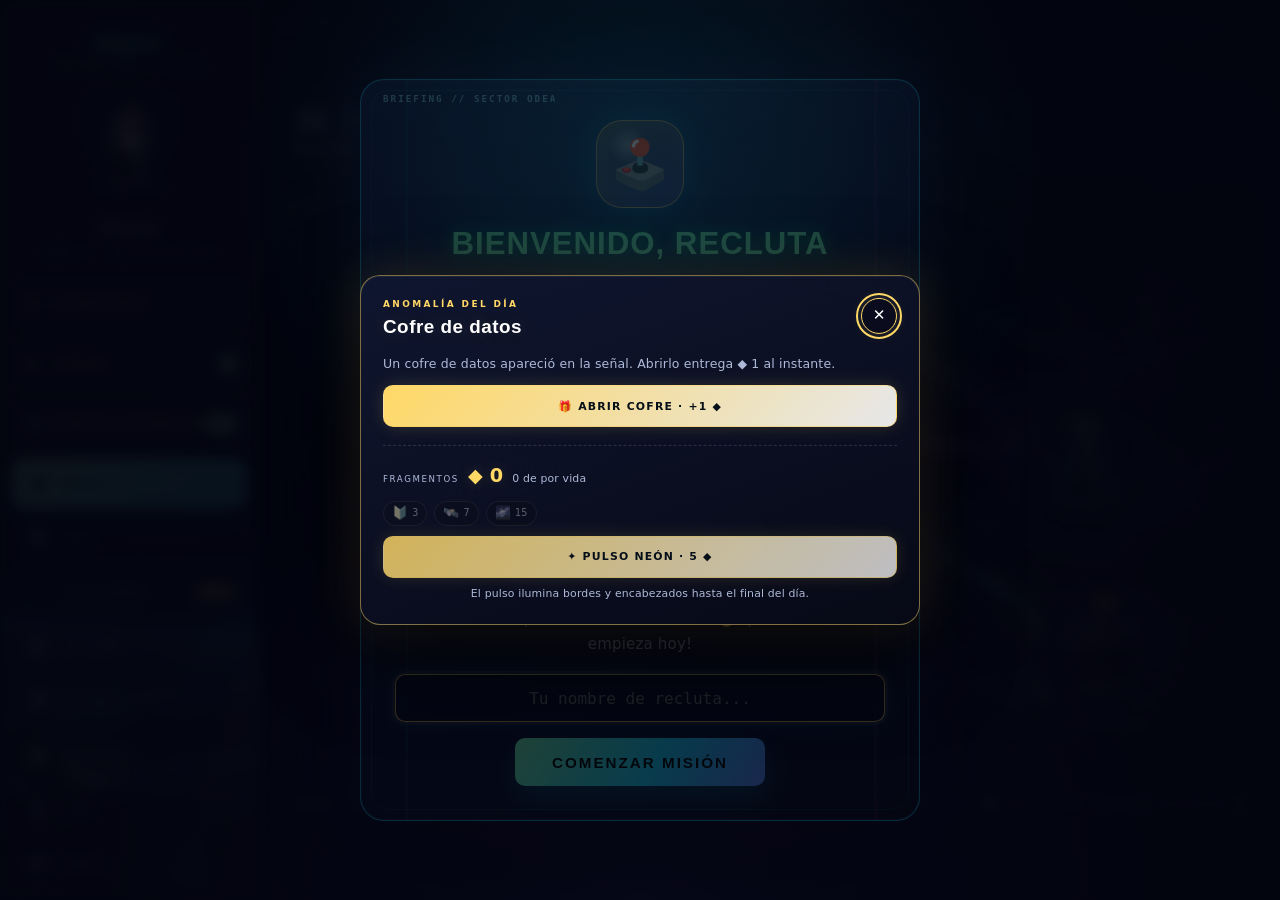
==== odea.html @ b49ef447 "v5.95: MODO INTENSIVO del evento + logo desde APP_VERSION" ====
<!DOCTYPE html>
<!-- ============================================================
  ODEA: Operación Dominio de Datos e IA — PLAN MAESTRO AVANZADO 56 DÍAS
  ------------------------------------------------------------
  INSTRUCCIONES DE USO:
  1. Abre este archivo en cualquier navegador moderno. Funciona
     100% offline (Google Fonts solo si hay internet; si no, se
     usan fuentes alternativas del sistema).
  2. En la primera pantalla escribe tu nombre de recluta. El
     Día 1 de tu campaña arranca ese mismo día.
  3. Cada día = 3 MISIONES (📚 estudiar + 🛠️ practicar + 🎯
     consolidar ≈ 2.5-3 h). Al completar un día entero se
     desbloquea el siguiente día y sube tu racha.
  4. Tu NIVEL ODEA sube con TODO el XP: campaña, diarias,
     noticias, Puente, imperio, vida, sagas, logros, jefes,
     enfoque y diario.
  5. La CAMPAÑA incluye 👑 PROYECTOS FINALES por capítulo que se
     desbloquean al completar los días indicados.
  6. Cada semana tiene UNA MISIÓN SEMANAL especial.
  7. Todo se guarda automáticamente en localStorage.
  8. Botón "Reiniciar progreso" (abajo a la izquierda) para
     empezar de cero.
  ------------------------------------------------------------
  ESTRUCTURA DEL CÓDIGO:
    A) CSS / Diseño           B) HTML / Estructura
    C) JS / Datos             D) JS / Estado y persistencia
    E) JS / Render            F) JS / Efectos
    G) JS / Eventos e init
  Comentado en español.
============================================================ -->
<html lang="es">
<head>
<meta charset="UTF-8">
<meta name="referrer" content="strict-origin-when-cross-origin">
<meta http-equiv="Content-Security-Policy" content="default-src 'self'; script-src 'self' 'unsafe-inline'; style-src 'self' 'unsafe-inline' https://fonts.googleapis.com; font-src 'self' https://fonts.gstatic.com; img-src 'self' data: blob:; connect-src 'self'; media-src 'self'; object-src 'none'; base-uri 'self'; form-action 'none'">
<meta name="viewport" content="width=device-width, initial-scale=1.0">
<title>ODEA — App de Vida: Datos, IA, Imperio y Equilibrio</title>
<meta name="description" content="ODEA es una ruta gamificada de 56 días para convertirte en analista de datos, con misiones, progreso, mundos y hábitos.">
<meta name="theme-color" content="#05030a">
<meta name="mobile-web-app-capable" content="yes">
<meta name="apple-mobile-web-app-capable" content="yes">
<meta name="apple-mobile-web-app-status-bar-style" content="black-translucent">
<meta name="apple-mobile-web-app-title" content="ODEA">
<link rel="manifest" href="manifest.json">
<link rel="icon" type="image/png" sizes="32x32" href="icon-32.png">
<link rel="apple-touch-icon" href="icon-180.png">
<link rel="preconnect" href="https://fonts.googleapis.com">
<link rel="preconnect" href="https://fonts.gstatic.com" crossorigin>
<link href="https://fonts.googleapis.com/css2?family=Orbitron:wght@400;500;700;900&family=Share+Tech+Mono&family=Space+Grotesk:wght@400;500;600;700&display=swap" rel="stylesheet">
<style>
/* ==========================================================
   A) CSS / DISEÑO — Cyberpunk neón
   ========================================================== */
:root{
  --bg:#0a0a1a; --bg2:#1a1a2e; --tx:#e0e0ff; --tx2:#a0a0c0;
  --glow-green:#00ff88; --glow-cyan:#00ccff; --glow-magenta:#ff00ff;
  --glow-amber:#ffaa00; --glow-orange:#ff6600; --glow-red:#ff3355;
  --danger:#ff3355; --ok:#00ff88;
  --radius:14px; --border:1px solid rgba(160,160,192,.18);
}
*{margin:0;padding:0;box-sizing:border-box}
/* Contenido solo para lectores de pantalla */
.sr-only{position:absolute;width:1px;height:1px;padding:0;margin:-1px;overflow:hidden;clip:rect(0,0,0,0);white-space:nowrap;border:0}
html{scroll-behavior:smooth}
body{
  background:var(--bg);color:var(--tx);
  font-family:'Share Tech Mono',Consolas,'Courier New',monospace;
  min-height:100vh;overflow-x:hidden;line-height:1.55;
}
h1,h2,h3,.f-display{font-family:'Orbitron',Verdana,sans-serif;letter-spacing:.5px}
::selection{background:rgba(0,255,136,.35);color:#fff}
#grid-layer{
  position:fixed;inset:0;z-index:-2;pointer-events:none;
  background-image:
    linear-gradient(rgba(0,255,136,.045) 1px,transparent 1px),
    linear-gradient(90deg,rgba(0,255,136,.045) 1px,transparent 1px);
  background-size:42px 42px;
}
#grid-layer::after{content:'';position:absolute;inset:-42px;pointer-events:none;
  background-image:
    linear-gradient(rgba(0,255,136,.045) 1px,transparent 1px),
    linear-gradient(90deg,rgba(0,255,136,.045) 1px,transparent 1px);
  background-size:42px 42px;animation:gridPanGpu 14s linear infinite;will-change:transform}
@keyframes gridPanGpu{from{transform:translate3d(0,0,0)}to{transform:translate3d(42px,42px,0)}}
#particles-canvas{position:fixed;inset:0;z-index:40;pointer-events:none}
::-webkit-scrollbar{width:10px;height:10px}
::-webkit-scrollbar-track{background:var(--bg)}
::-webkit-scrollbar-thumb{background:#2c2c52;border-radius:6px}
::-webkit-scrollbar-thumb:hover{background:#3d3d6e}

/* --- Header --- */
header{
  position:sticky;top:0;z-index:30;display:flex;align-items:center;gap:14px;flex-wrap:wrap;
  padding:10px 20px;background:rgba(10,10,26,.9);backdrop-filter:blur(8px);
  border-bottom:var(--border);box-shadow:0 2px 24px rgba(0,0,0,.5);
}
.logo{font-family:'Orbitron',sans-serif;font-weight:900;font-size:1.4rem;letter-spacing:2px;
  color:#fff;text-shadow:0 0 12px var(--glow-green),0 0 30px rgba(0,255,136,.4);
  cursor:pointer;user-select:none;white-space:nowrap}
.logo small{display:block;font-family:'Share Tech Mono',monospace;font-size:.58rem;color:var(--glow-green);letter-spacing:3px;font-weight:400}
.hud{display:flex;align-items:center;gap:14px;flex-wrap:wrap;margin-left:auto;font-size:.95rem}
.streak-chip{
  font-family:'Orbitron',sans-serif;font-size:.85rem;font-weight:700;color:var(--glow-amber);
  border:1px solid rgba(255,170,0,.5);border-radius:99px;padding:5px 12px;background:rgba(255,170,0,.07);
  box-shadow:0 0 14px rgba(255,170,0,.25);white-space:nowrap;cursor:default;
}
.streak-chip .flame{display:inline-block;animation:flameWiggle 1.2s ease-in-out infinite}
#streak-mult{font-size:.7rem;color:var(--glow-green);font-weight:700;margin-left:2px}
#streak-shield{margin-left:2px;font-size:.8rem}
@keyframes flameWiggle{0%,100%{transform:rotate(-8deg) scale(1)}50%{transform:rotate(10deg) scale(1.15)}}
.level-badge{font-family:'Orbitron',sans-serif;font-weight:700;color:var(--glow-green);
  border:1px solid rgba(0,255,136,.5);border-radius:10px;padding:4px 12px;
  text-shadow:0 0 8px rgba(0,255,136,.6);background:rgba(0,255,136,.06);white-space:nowrap}
.xp-txt{color:var(--glow-cyan);text-shadow:0 0 8px rgba(0,204,255,.45);white-space:nowrap}
.progress-wrap{min-width:200px;flex:1 1 200px}
.progress-top{display:flex;justify-content:space-between;font-size:.78rem;color:var(--tx2);margin-bottom:4px}
.bar{height:14px;border-radius:99px;background:#12122a;border:1px solid rgba(160,160,192,.22);overflow:hidden;position:relative}
.bar > span{display:block;height:100%;width:0%;background:linear-gradient(90deg,var(--glow-green),var(--glow-cyan));
  box-shadow:0 0 14px rgba(0,255,136,.55);transition:width .6s cubic-bezier(.22,1,.36,1);position:relative}
.bar > span::after{content:'';position:absolute;inset:0;
  background:linear-gradient(110deg,transparent 20%,rgba(255,255,255,.55) 50%,transparent 80%);
  animation:barShine 2.6s linear infinite;width:60%}
@keyframes barShine{from{transform:translateX(-100%)}to{transform:translateX(280%)}}

/* --- Layout --- */
.layout{display:grid;grid-template-columns:290px 1fr;gap:18px;padding:18px;max-width:1440px;margin:0 auto;align-items:start}
@media (max-width:960px){.layout{grid-template-columns:1fr}}

/* --- Pestañas --- */
.tabs{display:flex;gap:8px;margin-bottom:16px;flex-wrap:wrap}
.tab-btn{
  cursor:pointer;padding:10px 18px;border-radius:12px;border:1px solid rgba(160,160,192,.25);
  background:rgba(26,26,46,.6);color:var(--tx2);font-family:'Orbitron',sans-serif;
  font-size:.8rem;letter-spacing:1.5px;transition:.25s;user-select:none;
}
.tab-btn:hover{color:#fff;border-color:var(--glow-cyan)}
.tab-btn.active{
  color:#04120b;background:linear-gradient(135deg,var(--glow-green),var(--glow-cyan));
  border-color:transparent;box-shadow:0 0 20px rgba(0,255,136,.35);font-weight:700;
}
.view{display:none}
.view.active{display:block;animation:fadeSlide .26s cubic-bezier(.165,.84,.44,1)}
.hidden{display:none!important}
@keyframes fadeSlide{from{opacity:0;transform:translateY(-8px)}to{opacity:1;transform:none}}

/* --- Panel lateral --- */
aside.stats-panel{background:var(--bg2);border:var(--border);border-radius:var(--radius);
  padding:16px;position:sticky;top:96px;box-shadow:0 0 24px rgba(0,0,0,.35)}
aside.stats-panel h3{font-size:.85rem;color:var(--tx2);letter-spacing:2px;border-bottom:1px dashed rgba(160,160,192,.25);
  padding-bottom:8px;margin-bottom:12px;text-transform:uppercase}
.stat-block{margin-bottom:14px}
.stat-block .stat-head{display:flex;justify-content:space-between;font-size:.84rem;margin-bottom:5px}
.stat-block .stat-head b{font-family:'Orbitron',sans-serif;font-size:.78rem}
.stat-ico{margin-right:6px}
.bar.stat{height:10px}
.bar.stat.green>span{background:linear-gradient(90deg,#00ff88,#00c9a7)}
.bar.stat.magenta>span{background:linear-gradient(90deg,#ff00ff,#b026ff)}
.bar.stat.amber>span{background:linear-gradient(90deg,#ffaa00,#ff6600)}
.chip-grid{display:grid;grid-template-columns:1fr 1fr 1fr;gap:8px;margin:14px 0}
.mini-chip{background:rgba(10,10,26,.6);border:1px solid rgba(160,160,192,.2);border-radius:10px;padding:8px 4px;text-align:center}
.mini-chip .mc-num{font-family:'Orbitron',sans-serif;font-weight:700;font-size:1.05rem;color:#fff;display:block}
.mini-chip .mc-lab{font-size:.6rem;color:var(--tx2);letter-spacing:1px;text-transform:uppercase}
.mini-chip.daily .mc-num{color:var(--glow-green)}
.mini-chip.weekly .mc-num{color:var(--glow-magenta)}
.mini-chip.camp .mc-num{color:var(--glow-cyan)}
.time-est{background:rgba(0,204,255,.07);border:1px dashed rgba(0,204,255,.35);border-radius:10px;
  padding:10px;font-size:.84rem;color:var(--glow-cyan);text-align:center;margin-top:8px}
.radar-wrap{display:flex;justify-content:center;margin-top:6px}
.ach-mini{font-size:.84rem;text-align:center;margin-top:8px;color:var(--glow-amber);cursor:pointer}
.ach-mini:hover{text-decoration:underline}
.btn-reset{width:100%;margin-top:14px;padding:9px;cursor:pointer;background:transparent;color:var(--danger);
  border:1px solid rgba(255,51,85,.45);border-radius:10px;font-family:'Share Tech Mono',monospace;
  font-size:.85rem;letter-spacing:1px;transition:.25s}
.btn-reset:hover{background:rgba(255,51,85,.12);box-shadow:0 0 14px rgba(255,51,85,.25)}

/* --- Misiones campaña (capítulos) --- */
.chapter{background:var(--bg2);border:var(--border);border-radius:var(--radius);margin-bottom:18px;
  overflow:hidden;box-shadow:0 0 24px rgba(0,0,0,.35)}
.chapter-head{display:flex;align-items:center;gap:14px;padding:15px 18px;cursor:pointer;user-select:none;
  flex-wrap:wrap;border-left:5px solid var(--ch-color)}
.chapter-head:hover{background:rgba(255,255,255,.025)}
.chapter-ico{font-size:1.8rem;filter:drop-shadow(0 0 10px var(--ch-color))}
.chapter-title{font-size:1.05rem;font-weight:700;color:#fff;letter-spacing:1px}
.chapter-title small{display:block;font-family:'Share Tech Mono',monospace;font-size:.74rem;
  color:var(--ch-color);letter-spacing:2px;text-transform:uppercase}
.chapter-meta{margin-left:auto;display:flex;align-items:center;gap:12px;font-size:.82rem;color:var(--tx2)}
.chapter-meta .bar{width:110px;height:8px}
.chapter-meta .bar>span{background:var(--ch-color);box-shadow:0 0 10px var(--ch-color)}
.ch-chev{transition:transform .3s;color:var(--ch-color)}
.chapter.open .ch-chev{transform:rotate(90deg)}
.chapter-body{display:none;padding:4px 18px 16px}
.chapter.open .chapter-body{display:block;animation:fadeSlide .26s cubic-bezier(.165,.84,.44,1)}
.ch-narrative{border-left:3px solid var(--ch-color);background:rgba(255,255,255,.025);padding:10px 14px;
  margin:12px 0 14px;border-radius:0 10px 10px 0;color:var(--tx2);font-style:italic;font-size:.9rem}
.ch-narrative::before{content:'▸ ';color:var(--ch-color);font-style:normal}
.mission{display:flex;gap:13px;align-items:flex-start;padding:13px 14px;border:1px solid rgba(160,160,192,.13);
  border-radius:12px;margin-bottom:10px;background:rgba(10,10,26,.35);
  transition:transform .2s,border-color .25s,background .25s,box-shadow .25s}
.mission:hover{transform:translateX(4px);border-color:rgba(160,160,192,.35)}
.mission.done{background:rgba(0,255,136,.045);border-color:rgba(0,255,136,.35)}
.m-check{flex:0 0 auto;width:25px;height:25px;margin-top:2px;cursor:pointer;border:2px solid rgba(160,160,192,.5);
  border-radius:8px;position:relative;transition:.25s;background:transparent}
.m-check:hover{border-color:#fff;box-shadow:0 0 12px rgba(255,255,255,.35)}
.mission.done .m-check{background:linear-gradient(135deg,var(--glow-green),var(--glow-cyan));
  border-color:var(--glow-green);box-shadow:0 0 16px rgba(0,255,136,.8);animation:checkPop .45s cubic-bezier(.34,1.56,.64,1)}
@keyframes checkPop{0%{transform:scale(.4)}60%{transform:scale(1.25)}100%{transform:scale(1)}}
.m-check::after{content:'✓';position:absolute;inset:0;display:flex;align-items:center;justify-content:center;
  color:#04120b;font-weight:900;opacity:0;transform:scale(.3);transition:.2s}
.mission.done .m-check::after{opacity:1;transform:scale(1)}
.m-body{flex:1;min-width:0}
.m-title{font-weight:700;color:#fff;font-size:.93rem;font-family:'Orbitron',sans-serif;letter-spacing:.4px}
.mission.done .m-title{color:var(--glow-green);text-shadow:0 0 8px rgba(0,255,136,.35)}
.m-desc{color:var(--tx2);font-size:.86rem;margin-top:3px}
.m-verif{margin-top:6px;font-size:.78rem;color:var(--glow-amber);opacity:.9}
.m-verif::before{content:'⛭ VERIFICACIÓN: ';color:var(--glow-amber)}
.m-tags{display:flex;gap:8px;flex-wrap:wrap;margin-top:8px}
/* --- ➕ Añadir a Mi Plan desde cualquier frente (v5.64) --- */
.mission.has-plan,.sg-cap.has-plan{position:relative}
.mission.has-plan .m-body{padding-right:32px}
.sg-cap.has-plan{padding-right:38px}
.btn-plan-add{position:absolute;top:0;right:0;z-index:2;width:44px;height:44px;padding:0;display:flex;
  align-items:center;justify-content:center;cursor:pointer;background:none;border:0;border-radius:12px;
  font-family:'Orbitron',sans-serif;font-size:.9rem;line-height:1;color:#8b7cff;
  transition:color .2s,transform .2s}
.btn-plan-add::before{content:'';position:absolute;inset:9px;border-radius:10px;
  border:1px solid rgba(124,108,255,.5);background:rgba(124,108,255,.12);
  transition:border-color .2s,background .2s,box-shadow .2s}
.btn-plan-add:hover{color:var(--glow-cyan);transform:scale(1.06)}
.btn-plan-add:hover::before{border-color:rgba(0,204,255,.75);background:rgba(0,204,255,.16);box-shadow:0 0 12px rgba(0,204,255,.4)}
.btn-plan-add:focus-visible{outline:2px solid var(--glow-cyan);outline-offset:-4px}
.btn-plan-add.on{color:#ffd700}
.btn-plan-add.on::before{border-color:rgba(255,215,0,.65);background:rgba(255,215,0,.14);box-shadow:0 0 10px rgba(255,215,0,.3)}
/* variante en flujo: paneles que ya tienen su checkbox a la derecha */
.btn-plan-add.inline{position:relative;flex:0 0 auto}
.tag{font-size:.7rem;padding:2px 9px;border-radius:99px;letter-spacing:1px;text-transform:uppercase;
  border:1px solid;background:rgba(255,255,255,.03);white-space:nowrap}
.tag.cat-analyst{color:#00ff88;border-color:rgba(0,255,136,.4)}
.tag.cat-ai{color:#ff00ff;border-color:rgba(255,0,255,.4)}
.tag.cat-employability{color:#ffaa00;border-color:rgba(255,170,0,.4)}
.tag.xp{color:#00ccff;border-color:rgba(0,204,255,.4);font-family:'Orbitron',sans-serif}
.tag.time{color:#a0a0c0;border-color:rgba(160,160,192,.35)}

/* --- Vista Plan Diario --- */
.daily-hero{
  background:linear-gradient(150deg,#141431,#0f0f24 55%,#10101f);
  border:1px solid var(--hero-color);border-radius:18px;padding:22px;
  box-shadow:0 0 34px var(--hero-glow),0 10px 30px rgba(0,0,0,.4);
  margin-bottom:22px;position:relative;overflow:hidden;
}
.daily-hero::before{content:'';position:absolute;inset:0;pointer-events:none;
  background:radial-gradient(600px 200px at 15% 0%,var(--hero-glow),transparent 60%)}
.dh-kicker{font-family:'Orbitron',sans-serif;font-size:.78rem;letter-spacing:3px;color:var(--hero-color);
  text-transform:uppercase;text-shadow:0 0 12px var(--hero-color)}
.dh-title{font-family:'Orbitron',sans-serif;font-size:1.45rem;font-weight:900;color:#fff;margin:8px 0 8px;
  letter-spacing:1px;text-shadow:0 0 18px var(--hero-glow)}
.dh-desc{color:var(--tx);max-width:720px;font-size:.98rem}
.dh-verif{margin-top:8px;font-size:.82rem;color:var(--glow-amber)}
.dh-verif::before{content:'⛭ VERIFICACIÓN: '}
.dh-meta{display:flex;gap:10px;flex-wrap:wrap;margin-top:14px}
.dh-actions{margin-top:18px;display:flex;gap:10px;flex-wrap:wrap;align-items:center}
.btn-complete{
  cursor:pointer;padding:13px 30px;border:none;border-radius:12px;
  font-family:'Orbitron',sans-serif;font-weight:700;font-size:.95rem;letter-spacing:2px;
  color:#04120b;background:linear-gradient(135deg,var(--hero-color),var(--hero-color2));
  box-shadow:0 0 24px var(--hero-glow);transition:.2s;text-transform:uppercase;
}
.btn-complete:hover{transform:translateY(-2px) scale(1.02);box-shadow:0 0 40px var(--hero-glow)}
.btn-complete.done-btn{color:#e0e0ff;background:rgba(255,255,255,.06);border:1px solid rgba(160,160,192,.4);
  box-shadow:none;font-size:.8rem;padding:11px 18px}
.btn-complete.done-btn:hover{border-color:var(--glow-amber);color:var(--glow-amber)}
.dh-status{font-size:.85rem;color:var(--tx2)}
.dh-status b{color:var(--glow-green)}
.week-card{
  background:var(--bg2);border:1px solid rgba(255,0,255,.35);border-radius:16px;padding:18px 20px;margin-bottom:22px;
  box-shadow:0 0 20px rgba(255,0,255,.08);
}
.week-card .wk-head{display:flex;align-items:center;gap:12px;flex-wrap:wrap;margin-bottom:10px}
.week-card .wk-kicker{font-family:'Orbitron',sans-serif;color:var(--glow-magenta);font-size:.75rem;letter-spacing:3px;text-transform:uppercase}
.week-card .wk-title{font-family:'Orbitron',sans-serif;color:#fff;font-size:1.05rem;font-weight:700}
.week-card.done{border-color:rgba(0,255,136,.5);box-shadow:0 0 24px rgba(0,255,136,.15)}
.week-card.done .wk-kicker{color:var(--glow-green)}
.roadmap-title{font-family:'Orbitron',sans-serif;color:var(--tx2);letter-spacing:2px;font-size:.95rem;
  margin:24px 0 14px;text-transform:uppercase;display:flex;align-items:center;gap:10px}
.roadmap-title::after{content:'';flex:1;height:1px;background:linear-gradient(90deg,rgba(160,160,192,.4),transparent)}
.week-block{margin-bottom:18px}
.week-block h4{font-family:'Orbitron',sans-serif;font-size:.8rem;color:var(--tx2);letter-spacing:2px;
  margin-bottom:10px;display:flex;align-items:center;gap:10px;text-transform:uppercase}
.week-block h4::after{content:'';flex:1;height:1px;border-bottom:1px dashed rgba(160,160,192,.2)}
.days-grid{display:grid;grid-template-columns:repeat(auto-fill,minmax(215px,1fr));gap:10px}
.day-card{
  background:rgba(26,26,46,.75);border:1px solid rgba(160,160,192,.16);border-radius:12px;
  padding:12px 13px;cursor:pointer;transition:.22s;position:relative;
}
.day-card:hover{transform:translateY(-3px);border-color:rgba(255,255,255,.4);box-shadow:0 6px 18px rgba(0,0,0,.4)}
.day-card .dc-day{font-family:'Orbitron',sans-serif;font-size:.68rem;letter-spacing:1.5px;color:var(--glow-cyan)}
.day-card .dc-title{color:var(--tx);font-size:.85rem;margin-top:4px;line-height:1.35;min-height:2.6em}
.day-card .dc-foot{display:flex;justify-content:space-between;align-items:center;margin-top:8px;font-size:.72rem;color:var(--tx2)}
.day-card .dc-xp{color:var(--glow-cyan);font-family:'Orbitron',sans-serif}
.day-card.done{border-color:rgba(0,255,136,.4);background:rgba(0,255,136,.05)}
.day-card.done .dc-day{color:var(--glow-green)}
.day-card.today{border-color:var(--glow-amber);box-shadow:0 0 18px rgba(255,170,0,.35);background:rgba(255,170,0,.05)}
.day-card.today .dc-day{color:var(--glow-amber)}
.day-card.locked{opacity:.45;cursor:not-allowed;filter:saturate(.4)}
.day-card.selected{border-color:#fff;outline:1px solid var(--glow-cyan)}
.dc-state{position:absolute;top:8px;right:10px;font-size:1rem}
.done-mark{color:var(--glow-green);text-shadow:0 0 8px rgba(0,255,136,.8)}

/* --- 👑 Proyectos finales (boss) --- */
.mission.boss{background:linear-gradient(120deg,rgba(255,170,0,.08),rgba(26,26,46,.5));border-color:rgba(255,170,0,.45)}
.mission.boss:hover{border-color:rgba(255,215,0,.7)}
.mission.boss.done{border-color:var(--glow-green);background:rgba(0,255,136,.06)}
.mission.boss .m-title{color:#ffd700;text-shadow:0 0 10px rgba(255,215,0,.35)}
.mission.boss.done .m-title{color:var(--glow-green)}
.mission.boss .m-verif{color:var(--glow-amber)}
.m-check.locked{border-color:rgba(160,160,192,.4);background:rgba(10,10,26,.7);display:flex;align-items:center;justify-content:center;font-size:.95rem;cursor:not-allowed}
.mission.locked{opacity:.8}

/* --- SOLO HOY: extras colapsados + frase --- */
#daily-extras{margin-top:14px}
.btn-extra{cursor:pointer;display:block;width:100%;padding:12px;border-radius:12px;border:1px dashed rgba(160,160,192,.35);
  background:rgba(26,26,46,.5);color:var(--tx2);font-family:'Share Tech Mono',monospace;font-size:.9rem;letter-spacing:1px;transition:.25s}
.btn-extra:hover{color:var(--glow-cyan);border-color:var(--glow-cyan);box-shadow:0 0 16px rgba(0,204,255,.15)}
#plan-extra{margin-top:16px}
.dh-quote{font-style:italic;color:var(--tx2);font-size:.85rem;margin-top:8px;opacity:.9}
.dh-quote::before{content:'💬 '}
.tomorrow-preview{margin-top:10px;padding:10px 12px;border-radius:10px;background:rgba(0,255,136,.05);border:1px dashed rgba(0,255,136,.35);font-size:.85rem;color:var(--glow-green)}

/* --- Misiones dentro de un día (3 por día: A/B/C) --- */
.dm-list{display:flex;flex-direction:column;gap:12px;margin-top:16px}
.dm-row{
  border:1px solid rgba(160,160,192,.15);border-left:4px solid var(--dm-c);border-radius:12px;
  background:rgba(10,10,26,.5);padding:13px 14px;display:flex;gap:12px;align-items:flex-start;
  transition:.22s;
}
.dm-row:hover{transform:translateX(4px);border-color:rgba(160,160,192,.4)}
.dm-row.done{background:rgba(0,255,136,.05);border-left-color:var(--ok)!important}
.dm-body{flex:1;min-width:0}
.dm-slot{font-family:'Orbitron',sans-serif;font-size:.62rem;letter-spacing:2px;text-transform:uppercase;color:var(--dm-c)}
.dm-title{font-weight:700;color:#fff;font-family:'Orbitron',sans-serif;font-size:.88rem;margin-top:2px}
.dm-row.done .dm-title{color:var(--ok);text-shadow:0 0 8px rgba(0,255,136,.3)}
.dm-desc{color:var(--tx2);font-size:.84rem;margin-top:3px}
.dm-verif{margin-top:4px;font-size:.76rem;color:var(--glow-amber)}
.dm-verif::before{content:'⛭ ';color:var(--glow-amber)}
.dm-tags{display:flex;gap:8px;flex-wrap:wrap;margin-top:7px}
.dm-side{flex:0 0 auto;display:flex;flex-direction:column;align-items:flex-end;gap:8px}
.dm-btn{
  cursor:pointer;padding:7px 14px;border-radius:9px;border:none;white-space:nowrap;
  font-family:'Orbitron',sans-serif;font-size:.7rem;font-weight:700;letter-spacing:1px;
  color:#04120b;background:var(--dm-c);box-shadow:0 0 12px var(--dm-cg);transition:.2s;
}
.dm-btn:hover{transform:translateY(-1px);box-shadow:0 0 20px var(--dm-cg)}
.dm-btn.done-btn{color:var(--tx2);background:transparent;border:1px solid rgba(160,160,192,.35);box-shadow:none}
.dm-btn.done-btn:hover{color:var(--glow-amber);border-color:var(--glow-amber)}
.dm-xp{font-family:'Orbitron',sans-serif;color:var(--glow-cyan);font-size:.8rem}
.day-banner{display:flex;align-items:center;gap:12px;flex-wrap:wrap;margin-top:14px}
.day-progress{font-family:'Orbitron',sans-serif;font-size:.8rem;color:var(--tx2)}
.day-progress b{color:var(--hero-color,var(--glow-green))}
.day-progress.full b{color:var(--ok);text-shadow:0 0 10px rgba(0,255,136,.6)}

/* --- Toasts / modales (heredan v1) --- */
/* --- Diagnóstico de arranque --- */
#diag-layer{position:fixed;inset:0;z-index:72;display:none;align-items:center;justify-content:center;background:rgba(5,5,15,.9);backdrop-filter:blur(6px)}
#diag-layer.show{display:flex}
.diag-modal{max-width:600px;width:94%;max-height:84vh;overflow-y:auto;padding:24px 22px}
.diag-item{display:flex;align-items:flex-start;gap:11px;padding:10px 12px;border:1px solid rgba(160,160,192,.15);border-radius:11px;margin-bottom:8px;background:rgba(10,10,26,.5);cursor:pointer;transition:.2s;text-align:left;user-select:none}
.diag-item:hover{border-color:rgba(0,204,255,.5)}
.diag-item.checked{border-color:var(--glow-green);background:rgba(0,255,136,.06)}
.diag-item input{width:20px;height:20px;flex:0 0 auto;margin-top:1px;accent-color:var(--glow-green);cursor:pointer}
.diag-item .d-t{font-size:.88rem;color:var(--tx)}
.diag-item .d-meta{display:block;font-size:.7rem;color:var(--tx2);margin-top:2px}
.diag-actions{display:flex;gap:10px;flex-wrap:wrap;margin-top:16px}
.diag-actions .btn-neon{font-size:.8rem;padding:12px 8px}
@media (max-width:640px){.diag-item{padding:11px 10px}.diag-item .d-t{font-size:.82rem}}
#toast-layer{position:fixed;bottom:20px;right:20px;z-index:60;display:flex;flex-direction:column;gap:10px;max-width:340px}
.toast{background:rgba(26,26,46,.96);border:1px solid rgba(0,255,136,.45);border-left:5px solid var(--glow-green);
  border-radius:12px;padding:12px 16px;color:var(--tx);font-size:.9rem;
  box-shadow:0 0 22px rgba(0,255,136,.25),0 8px 22px rgba(0,0,0,.5);animation:toastIn .4s cubic-bezier(.22,1.4,.36,1);
  display:flex;gap:10px;align-items:center}
.toast.ach{border-color:rgba(255,170,0,.6);border-left-color:var(--glow-amber);box-shadow:0 0 22px rgba(255,170,0,.3),0 8px 22px rgba(0,0,0,.5)}
.toast.levelup{border-color:rgba(0,255,136,.8);border-left-color:var(--glow-green);box-shadow:0 0 30px rgba(0,255,136,.45)}
.toast.raid{border-color:rgba(255,0,255,.6);border-left-color:var(--glow-magenta);box-shadow:0 0 22px rgba(255,0,255,.3)}
.toast.out{animation:toastOut .35s forwards}
@keyframes toastIn{from{opacity:0;transform:translateX(60px)}to{opacity:1;transform:none}}
@keyframes toastOut{to{opacity:0;transform:translateX(60px)}}
.toast .t-ico{font-size:1.5rem;filter:drop-shadow(0 0 8px currentColor)}
.toast small{display:block;color:var(--tx2);font-size:.75rem}
#modal-layer{position:fixed;inset:0;z-index:70;display:none;align-items:center;justify-content:center;
  background:rgba(5,5,15,.85);backdrop-filter:blur(6px)}
#modal-layer.show{display:flex;animation:fadeIn .3s}
@keyframes fadeIn{from{opacity:0}to{opacity:1}}
.modal{background:var(--bg2);border:1px solid rgba(0,255,136,.5);border-radius:18px;padding:34px 30px;
  max-width:520px;width:92%;text-align:center;box-shadow:0 0 60px rgba(0,255,136,.25);
  animation:modalZoom .45s cubic-bezier(.22,1.4,.36,1)}
@keyframes modalZoom{from{opacity:0;transform:scale(.7)}to{opacity:1;transform:scale(1)}}
.modal .big-ico{font-size:4rem;animation:float 2.2s ease-in-out infinite}
@keyframes float{0%,100%{transform:translateY(0)}50%{transform:translateY(-12px)}}
.modal h2{font-size:1.5rem;color:var(--glow-green);text-shadow:0 0 16px rgba(0,255,136,.6);margin:12px 0 6px;letter-spacing:2px}
.modal p{color:var(--tx2);font-size:.94rem;margin-bottom:16px}
.modal input{width:100%;padding:12px 14px;background:#12122a;color:#fff;border:1px solid rgba(0,255,136,.4);
  border-radius:10px;margin-bottom:16px;font-family:'Share Tech Mono',monospace;font-size:1rem;text-align:center;outline:none}
.modal input:focus{box-shadow:0 0 16px rgba(0,255,136,.35)}
.btn-neon{cursor:pointer;padding:11px 26px;border:none;border-radius:10px;font-family:'Orbitron',sans-serif;
  font-weight:700;font-size:.95rem;letter-spacing:2px;color:#04120b;
  background:linear-gradient(135deg,var(--glow-green),var(--glow-cyan));box-shadow:0 0 22px rgba(0,255,136,.5);
  transition:.2s;text-transform:uppercase}
.btn-neon:hover{transform:translateY(-2px);box-shadow:0 0 34px rgba(0,255,136,.75)}
.btn-neon.ghost{background:transparent;color:var(--tx2);border:1px solid rgba(160,160,192,.4);box-shadow:none;margin-left:8px}
.btn-neon.ghost:hover{color:#fff;border-color:#fff}
.levelup-title{font-size:2.4rem;background:linear-gradient(90deg,var(--glow-green),var(--glow-cyan),var(--glow-magenta));
  -webkit-background-clip:text;background-clip:text;color:transparent}
.lu-lvl{display:block;font-family:'Orbitron',sans-serif;font-weight:700;font-size:1.05rem;color:var(--glow-cyan);letter-spacing:2px;margin-bottom:4px}
.lu-rank{display:block;font-family:'Orbitron',sans-serif;font-size:1.5rem;font-weight:900;letter-spacing:1px;
  background:linear-gradient(90deg,var(--glow-amber),var(--glow-magenta));-webkit-background-clip:text;background-clip:text;color:transparent;margin-bottom:6px}
.lu-next{display:block;font-size:.82rem;color:var(--tx2)}
#ach-layer{position:fixed;inset:0;z-index:75;display:none;align-items:center;justify-content:center;
  background:rgba(5,5,15,.9);backdrop-filter:blur(6px)}
#ach-layer.show{display:flex}
.ach-modal{background:var(--bg2);border:1px solid rgba(255,170,0,.45);border-radius:18px;padding:26px;
  max-width:640px;width:94%;max-height:84vh;overflow-y:auto;box-shadow:0 0 50px rgba(255,170,0,.2)}
.ach-modal h2{color:var(--glow-amber);text-align:center;letter-spacing:2px;margin-bottom:6px;text-shadow:0 0 14px rgba(255,170,0,.5)}
.ach-modal .ach-sub{color:var(--tx2);text-align:center;font-size:.8rem;margin-bottom:14px}
.ach-grid{display:grid;grid-template-columns:repeat(auto-fill,minmax(150px,1fr));gap:10px}
.ach-item{background:rgba(10,10,26,.6);border:1px solid rgba(160,160,192,.18);border-radius:12px;
  padding:12px 8px;text-align:center;font-size:.74rem;color:var(--tx2)}
.ach-item .a-ico{font-size:1.7rem;display:block;margin-bottom:6px}
.ach-item .a-xp{display:block;color:var(--glow-cyan);font-size:.68rem;margin-top:4px}
.ach-item.unlocked{border-color:rgba(255,170,0,.6);color:var(--tx);box-shadow:0 0 14px rgba(255,170,0,.2);background:rgba(255,170,0,.05)}
.ach-item.unlocked .a-ico{filter:drop-shadow(0 0 10px rgba(255,170,0,.8))}
.ach-item.locked{opacity:.55;filter:grayscale(.9)}
.ach-item b{display:block;color:#fff;font-family:'Orbitron',sans-serif;font-size:.66rem;letter-spacing:.5px}
.close-x{float:right;cursor:pointer;color:var(--tx2);font-size:1.4rem;line-height:1;background:none;border:none}
.close-x:hover{color:var(--danger)}
footer{text-align:center;color:#55556e;padding:26px 12px 40px;font-size:.76rem;letter-spacing:1px}
footer b{color:var(--glow-green)}
.pulse{animation:pulseGlow 1.6s ease-in-out infinite}
@keyframes pulseGlow{0%,100%{box-shadow:0 0 10px rgba(0,255,136,.4)}50%{box-shadow:0 0 26px rgba(0,255,136,.9)}}
/* ==========================================================
   📱 OPTIMIZACIÓN MÓVIL (teléfonos)
   ========================================================== */
html{-webkit-text-size-adjust:100%}
@media (max-width:960px){
  /* Contenido primero, panel de perfil después */
  .layout{display:flex;flex-direction:column;gap:14px;padding:12px;align-items:stretch}
  .main-col{width:100%;min-width:0}
  .layout > div:nth-child(2){order:1;width:100%}
  aside.stats-panel{order:2;position:static;width:100%;margin-top:2px}
}
@media (max-width:720px){
  .radar-wrap{display:none} /* radar oculto en pantallas pequeñas */
  .tab-btn{flex:1;text-align:center;padding:12px 4px;font-size:.68rem;letter-spacing:.5px}
  .dh-kicker{font-size:.62rem;line-height:1.6}
  .daily-hero{padding:16px}
  .dh-title{font-size:1.18rem;line-height:1.3}
  .btn-complete{width:100%;padding:12px 10px;font-size:.85rem}
}
@media (max-width:640px){
  header{padding:8px 10px;gap:8px}
  .logo{font-size:1.05rem;letter-spacing:1px}
  .logo small{font-size:.5rem;letter-spacing:2px}
  .hud{gap:8px;width:100%}
  .streak-chip{padding:4px 10px;font-size:.78rem}
  .level-badge{font-size:.8rem;padding:4px 9px}
  .xp-txt{font-size:.85rem}
  .progress-wrap{flex:1 1 100%;order:9;min-width:0}
  .layout{padding:10px}
  aside.stats-panel{padding:12px}
  aside.stats-panel h3{font-size:.78rem;margin-bottom:8px}
  .stat-block{margin-bottom:10px}
  .chip-grid{gap:6px}
  .mini-chip{padding:7px 2px}
  .mini-chip .mc-num{font-size:.95rem}
  .ach-mini,.time-est{font-size:.8rem}
  /* Héroe del día */
  .dm-row{flex-direction:column;gap:10px;padding:12px}
  .dm-side{width:100%;flex-direction:row;justify-content:space-between;align-items:center;gap:10px}
  .dm-btn{flex:1;text-align:center;padding:11px 8px;font-size:.72rem}
  .day-banner{gap:8px}
  .dh-status{width:100%}
  /* Semana */
  .week-card{padding:14px}
  .week-card .wk-title{flex:1 1 100%;order:2}
  .week-card .wk-head > div{margin-left:0!important}
  /* Ruta 56 días */
  .days-grid{grid-template-columns:repeat(2,1fr);gap:8px}
  .day-card{padding:10px;min-height:108px}
  .day-card .dc-title{font-size:.78rem;min-height:0;margin-right:16px}
  .day-card .dc-day{font-size:.6rem}
  .day-card .dc-foot{font-size:.66rem;flex-wrap:wrap;gap:2px}
  .week-block h4{font-size:.72rem}
  .roadmap-title{font-size:.85rem;margin-top:18px}
  /* Campaña */
  .chapter{margin-bottom:14px}
  .chapter-head{gap:10px;padding:13px 12px}
  .chapter-ico{font-size:1.5rem}
  .chapter-title{font-size:.95rem}
  .chapter-meta{width:100%;justify-content:space-between;margin-left:0;margin-top:2px}
  .chapter-meta .bar{flex:1;width:auto;max-width:140px}
  .chapter-body{padding:2px 12px 12px}
  .chapter-narrative,.ch-narrative{padding:9px 11px;font-size:.85rem}
  .mission{gap:10px;padding:11px 10px}
  .m-check{width:30px;height:30px;margin-top:0}
  .m-title{font-size:.86rem}
  .m-desc{font-size:.8rem}
  .m-verif{font-size:.72rem}
  /* Toasts y modales */
  #toast-layer{left:12px;right:12px;bottom:12px;max-width:none}
  .toast{font-size:.82rem;padding:11px 12px}
  .modal{padding:26px 18px}
  .modal h2{font-size:1.25rem}
  .btn-neon{width:100%;margin:4px 0 0!important}
  .modal input{font-size:.95rem}
  footer{font-size:.68rem;padding:18px 10px 28px}
}
@media (max-width:400px){
  .days-grid{grid-template-columns:1fr 1fr;gap:6px}
  .day-card{padding:8px;min-height:100px}
}
/* ==========================================================
   🧬 VIDA — Operación Héroe Integral (side quests)
   ========================================================== */
.vida-hero{position:relative;overflow:hidden;background:linear-gradient(150deg,#161032,#190f33 55%,#0e0922);
  border:1px solid rgba(124,108,255,.5);border-radius:18px;padding:22px;
  box-shadow:0 0 34px rgba(124,108,255,.25),0 10px 30px rgba(0,0,0,.4)}
.vida-hero::before{content:'';position:absolute;top:-60px;right:-60px;width:220px;height:220px;border-radius:50%;
  background:radial-gradient(circle,rgba(124,108,255,.22),transparent 70%);pointer-events:none}
.vh-kicker{font-family:'Orbitron',sans-serif;font-size:.74rem;letter-spacing:3px;color:#b39dff;text-transform:uppercase}
.vh-title{font-family:'Orbitron',sans-serif;font-size:1.45rem;font-weight:900;color:#fff;margin:8px 0}
.vh-desc{color:#c9c4e8;max-width:780px;font-size:.95rem;line-height:1.5}
.vh-desc b{color:#e6deff}
.vida-chips{display:flex;gap:10px;flex-wrap:wrap;margin-top:14px}
.vida-chips .mini-chip{flex:1;min-width:110px;max-width:170px;background:rgba(10,10,26,.65)}
.vida-chips .mini-chip .mc-num{font-size:.95rem}
.sub-tabs{display:flex;gap:8px;flex-wrap:wrap;margin:16px 0 14px}
.sub-tab{cursor:pointer;padding:8px 14px;border-radius:99px;border:1px solid rgba(160,160,192,.25);
  background:rgba(26,26,46,.6);color:var(--tx2);font-family:'Orbitron',sans-serif;
  font-size:.72rem;letter-spacing:1.5px;transition:.25s;user-select:none}
.sub-tab:hover{color:#fff;border-color:#b39dff}
.sub-tab.active{background:linear-gradient(135deg,#7c6cff,#ff00ff);color:#fff;border-color:transparent;
  box-shadow:0 0 18px rgba(124,108,255,.45);font-weight:700}
.vida-sub{display:none}
.vida-sub.active{display:block;animation:fadeSlide .3s ease}
.sect-title{font-family:'Orbitron',sans-serif;font-size:.92rem;color:#fff;letter-spacing:2px;text-transform:uppercase;
  margin:22px 0 12px;display:flex;align-items:center;gap:10px;flex-wrap:wrap}
.sect-title small{font-family:'Share Tech Mono',monospace;font-size:.72rem;color:var(--tx2);letter-spacing:1px;text-transform:none}
.sect-title .count-pill{margin-left:auto;font-family:'Share Tech Mono',monospace;font-size:.75rem;color:var(--glow-cyan);
  border:1px solid rgba(0,204,255,.35);border-radius:99px;padding:3px 10px;background:rgba(0,204,255,.06)}
/* --- Equilibrio 8-8-8 --- */
.bal-grid{display:grid;grid-template-columns:repeat(3,1fr);gap:12px;margin-top:6px}
@media (max-width:760px){.bal-grid{grid-template-columns:1fr}}
.bal-card{background:rgba(26,26,46,.65);border:1px solid rgba(160,160,192,.18);border-radius:14px;
  padding:16px 14px;text-align:center;transition:.25s}
.bal-card:hover{transform:translateY(-3px);border-color:rgba(160,160,192,.4)}
.bal-card .bc-hour{font-family:'Orbitron',sans-serif;font-weight:900;font-size:1.8rem;line-height:1}
.bal-card.bc-work .bc-hour{color:var(--glow-green);text-shadow:0 0 18px rgba(0,255,136,.5)}
.bal-card.bc-rest .bc-hour{color:var(--glow-cyan);text-shadow:0 0 18px rgba(0,204,255,.5)}
.bal-card.bc-grow .bc-hour{color:#b39dff;text-shadow:0 0 18px rgba(179,157,255,.55)}
.bal-card .bc-ico{font-size:1.3rem;display:block;margin-bottom:6px}
.bal-card .bc-label{font-family:'Orbitron',sans-serif;font-size:.72rem;letter-spacing:2px;color:var(--tx2);text-transform:uppercase;margin-top:6px}
.bal-card .bc-desc{font-size:.78rem;color:var(--tx2);margin-top:6px;line-height:1.45}
.bal-card .bc-rule{margin-top:8px;font-size:.74rem;color:var(--glow-amber);font-family:'Share Tech Mono',monospace}
.bal-status{display:flex;gap:10px;flex-wrap:wrap;align-items:center;margin:18px 0 4px;padding:13px 15px;border-radius:14px;
  background:rgba(124,108,255,.07);border:1px dashed rgba(124,108,255,.45)}
.bal-status .bs-txt{font-size:.85rem;color:var(--tx)}
.bal-pill{display:inline-flex;align-items:center;gap:6px;padding:6px 13px;border-radius:99px;border:1px solid rgba(160,160,192,.3);
  font-size:.8rem;color:var(--tx2);font-weight:700}
.bal-pill.on{color:#04120b;background:linear-gradient(135deg,var(--glow-green),var(--glow-cyan));border-color:transparent;
  box-shadow:0 0 14px rgba(0,255,136,.4)}
.bal-pill.off{opacity:.6}
.bal-pill small{font-weight:400;font-size:.68rem}
.bal-bonus{margin-left:auto;font-family:'Orbitron',sans-serif;font-size:.8rem;color:var(--glow-green);text-shadow:0 0 10px rgba(0,255,136,.4)}
.bal-bonus.no{color:var(--tx2);text-shadow:none}
.pillars{display:grid;grid-template-columns:repeat(auto-fit,minmax(300px,1fr));gap:14px;margin-top:8px;align-items:start}
.pillar{background:var(--bg2);border:var(--border);border-radius:14px;padding:14px 14px 8px;border-top:3px solid var(--p-color);
  box-shadow:0 0 22px rgba(0,0,0,.3)}
.pillar>h4{font-family:'Orbitron',sans-serif;font-size:.88rem;color:var(--p-color);letter-spacing:1.5px;margin-bottom:2px;display:flex;justify-content:space-between;align-items:center;gap:6px;flex-wrap:wrap}
.pillar>h4 small{font-family:'Share Tech Mono',monospace;color:var(--tx2);font-size:.72rem;letter-spacing:1px;font-weight:400}
.pillar .p-sub{font-size:.75rem;color:var(--tx2);margin:0 0 10px}
.mission.habit{padding:9px 11px;margin-bottom:7px}
.mission.habit .m-title{font-size:.85rem}
.mission.habit .m-desc{font-size:.78rem}
.mission.habit .m-check{width:22px;height:22px;border-radius:7px}
.mission.small .m-title{font-size:.87rem}
.tag.pil-cuerpo{color:#00ff88;border-color:rgba(0,255,136,.4)}
.tag.pil-mente{color:#00ccff;border-color:rgba(0,204,255,.4)}
.tag.pil-dinero{color:#ffaa00;border-color:rgba(255,170,0,.4)}
.tag.streak{color:#ffaa00;border-color:rgba(255,170,0,.5);font-family:'Orbitron',sans-serif}
.tag.ondone{color:#00ff88;border-color:rgba(0,255,136,.5);background:rgba(0,255,136,.07)}
.bar.stat.violet>span{background:linear-gradient(90deg,#7c6cff,#ff00ff);box-shadow:0 0 10px rgba(124,108,255,.5)}
.vida-mini{display:flex;flex-wrap:wrap;justify-content:space-between;gap:6px;margin-top:8px;font-size:.75rem;color:var(--tx2);font-family:'Share Tech Mono',monospace}
.vida-mini b{font-family:'Orbitron',sans-serif;font-size:.78rem;color:#fff}
/* --- Historial de Vida --- */
.hist-hero{display:flex;gap:10px;flex-wrap:wrap;margin-bottom:6px}
.hist-row{display:flex;align-items:center;gap:10px;padding:9px 12px;border-radius:12px;background:rgba(26,26,46,.5);border:1px solid rgba(160,160,192,.15);margin-bottom:6px;transition:.2s}
.hist-row:hover{border-color:rgba(0,204,255,.4);transform:translateX(3px)}
.hist-rank{font-family:'Orbitron',sans-serif;font-size:.72rem;color:var(--glow-cyan);min-width:26px;text-align:center}
.hist-tt{flex:1;font-size:.84rem;color:#fff;overflow:hidden;text-overflow:ellipsis;white-space:nowrap}
.hist-tt small{display:block;font-size:.66rem;color:var(--tx2);font-family:'Share Tech Mono',monospace;letter-spacing:.5px}
.hist-bar{width:110px;height:7px;border-radius:99px;background:#12122a;border:1px solid rgba(160,160,192,.18);overflow:hidden;flex-shrink:0}
.hist-bar > span{display:block;height:100%;background:linear-gradient(90deg,var(--glow-green),var(--glow-cyan));border-radius:99px}
.hist-count{font-family:'Orbitron',sans-serif;font-size:.88rem;color:var(--glow-green);min-width:44px;text-align:right}
.hist-empty{text-align:center;padding:34px 12px;color:var(--tx2);font-size:.9rem}
.hist-rec{display:flex;flex-direction:column;gap:5px}
.hist-rec-item{display:flex;align-items:center;gap:8px;font-size:.78rem;color:var(--tx2);padding:6px 10px;border-radius:9px;background:rgba(26,26,46,.4)}
.hist-rec-item .hr-date{font-family:'Share Tech Mono',monospace;color:var(--glow-cyan);font-size:.68rem;min-width:70px}
.hist-rec-item .hr-txt{color:#fff}
@media (max-width:760px){.hist-bar{width:60px}}
.eco-xp{display:flex;flex-direction:column;gap:5px;margin-top:8px;font-family:'Share Tech Mono',monospace;font-size:.7rem;color:var(--tx2)}
.eco-row{display:flex;align-items:center;gap:8px}
.eco-row .eco-lab{flex:0 0 62px;color:var(--tx);white-space:nowrap}
.eco-row .eco-bar{flex:1;height:6px;background:rgba(160,160,192,.14);border-radius:99px;overflow:hidden}
.eco-row .eco-bar span{display:block;height:100%;border-radius:99px}
.eco-row .eco-val{flex:0 0 54px;text-align:right;color:var(--glow-cyan)}
/* --- tarjetas de nivel (legado/alianza) --- */
.lvl-card{display:flex;gap:16px;align-items:center;flex-wrap:wrap;background:linear-gradient(135deg,rgba(26,26,46,.8),rgba(20,20,40,.6));
  border:1px solid var(--lc, rgba(124,108,255,.4));border-radius:16px;padding:16px 18px;margin-bottom:8px;box-shadow:0 0 24px rgba(0,0,0,.3)}
.lvl-ico{font-size:2.4rem;filter:drop-shadow(0 0 12px var(--lc))}
.lvl-info{flex:1;min-width:220px}
.lvl-info .li-rank{font-family:'Orbitron',sans-serif;color:var(--lc);font-size:.78rem;letter-spacing:2px;text-transform:uppercase}
.lvl-info .li-name{font-family:'Orbitron',sans-serif;color:#fff;font-size:1.15rem;font-weight:900;margin-top:2px}
.lvl-info .li-name small{font-weight:400;color:var(--tx2);font-size:.8rem;letter-spacing:1px}
.lvl-meta{display:flex;gap:14px;flex-wrap:wrap;align-items:center;font-size:.8rem;color:var(--tx2)}
.lvl-meta .lm-xp{font-family:'Orbitron',sans-serif;color:var(--glow-cyan)}
.lvl-xpbar{flex:1;min-width:200px}
.lvl-xpbar .progress-top{margin-bottom:3px}
.bar.stat.violet>span,.lvl-xpbar .bar>span{background:linear-gradient(90deg,var(--lc,#7c6cff),#ff00ff);box-shadow:0 0 12px var(--lc,#7c6cff)}
/* legado/alianza mini chips de progreso */

/* ==========================================================
   📈 CAPITAL — estilos (campaña IA + mercados)
   ========================================================== */
.bar.stat.cap>span{background:linear-gradient(90deg,#00e5a0,#00ccff);box-shadow:0 0 10px rgba(0,229,160,.5)}
.chapter.clocked .chapter-head{opacity:.6}
.ch-lock{padding:16px;border:1px dashed rgba(255,170,0,.4);border-radius:12px;color:var(--glow-amber);font-size:.88rem;text-align:center;background:rgba(255,170,0,.05)}
.ch-req{font-size:.76rem;color:var(--tx2);margin:7px 2px 0;line-height:1.5}
.ch-req b{color:var(--glow-cyan)}
.prod-checklist{margin:10px 0 14px;padding:11px 14px;border-radius:12px;background:rgba(255,215,0,.045);border:1px solid rgba(255,215,0,.32);font-size:.78rem;line-height:1.55}
.prod-checklist>b{display:block;color:#ffd700;font-family:'Orbitron',sans-serif;font-size:.7rem;letter-spacing:1.4px;margin-bottom:7px}
.prod-checklist ul{margin:0;padding-left:18px;color:var(--tx2)}
.prod-checklist li{margin:3px 0}
.prod-checklist li::marker{color:var(--glow-green)}
#cap-allmsg{margin-top:14px;padding:14px 16px;border-radius:12px;background:linear-gradient(135deg,rgba(0,229,160,.1),rgba(124,108,255,.08));border:1px solid rgba(0,229,160,.4);font-size:.88rem;line-height:1.55;display:none}
#cap-allmsg b{color:#fff}
.vh-mini-note{font-size:.78rem;color:var(--tx2);margin:10px 0 0;line-height:1.5}
.cap-front-hero{display:flex;align-items:center;gap:12px;margin:0 0 14px;padding:12px 14px;border-radius:14px;background:rgba(26,26,46,.6);border:1px solid rgba(160,160,192,.2)}
.cap-front-hero img{width:56px;height:56px;border-radius:50%;object-fit:contain;box-shadow:0 0 14px var(--fc)}
.cap-front-hero .cfh-name{font-family:'Orbitron',sans-serif;font-weight:900;color:#fff;font-size:1.05rem}
.cap-front-hero .cfh-rank{font-size:.8rem;color:var(--tx2);margin-top:2px}
.aldea-zone .az-ico img{width:56px;height:56px;object-fit:contain;display:block;margin:0 auto;border-radius:50%;box-shadow:0 0 14px var(--mc)}

/* ==========================================================
   🎮 V4.6 — SFX, RETO DEL DÍA, ARSENAL DEL HÉROE (recompensas)
   ========================================================== */
.snd-btn{cursor:pointer;background:rgba(26,26,46,.7);border:1px solid rgba(160,160,192,.3);color:var(--tx);
  border-radius:10px;width:38px;height:38px;font-size:1.05rem;transition:.2s;line-height:1}
.snd-btn:hover{border-color:var(--glow-cyan);box-shadow:0 0 12px rgba(0,204,255,.3)}
.snd-btn img{width:24px;height:24px;border-radius:50%;display:block;margin:0 auto;filter:drop-shadow(0 0 6px rgba(255,170,0,.6))}
.gear-slot{display:inline-block;margin-left:4px;font-size:1.05rem;filter:drop-shadow(0 0 6px rgba(255,215,0,.6))}
/* --- Reto del día --- */
/* 📅 Agenda de hoy (Fase 2) */
.agenda-card{margin-bottom:14px;padding:14px 16px;border-radius:16px;position:relative;overflow:hidden;
  background:linear-gradient(135deg,rgba(0,204,255,.10),rgba(0,255,136,.06) 60%,rgba(255,0,255,.06));
  border:1px solid rgba(0,204,255,.30)}
.agenda-head{display:flex;align-items:center;gap:10px;flex-wrap:wrap;margin-bottom:12px}
.agenda-date{font-family:'Orbitron',sans-serif;font-size:.72rem;letter-spacing:1px;color:#fff;text-transform:capitalize}
.agenda-streak{font-family:'Orbitron',sans-serif;font-size:.7rem;color:var(--glow-amber)}
.agenda-coins{margin-left:auto;font-family:'Orbitron',sans-serif;font-size:.7rem;color:var(--glow-green)}
.agenda-grid{display:grid;grid-template-columns:repeat(auto-fit,minmax(120px,1fr));gap:10px}
.agenda-item{display:flex;flex-direction:column;align-items:center;gap:4px;padding:12px 8px;border-radius:12px;
  background:rgba(10,10,26,.55);border:1px solid rgba(140,150,220,.18);cursor:pointer;transition:.2s;font-family:inherit;color:#fff}
.agenda-item:hover{transform:translateY(-2px);border-color:rgba(0,204,255,.5)}
.agenda-item:focus-visible{outline:2px solid var(--glow-cyan);outline-offset:2px}
.agenda-item .ai-ico{font-size:1.4rem}
.agenda-item .ai-num{font-family:'Orbitron',sans-serif;font-size:.85rem;font-weight:700;color:var(--glow-cyan)}
.agenda-item .ai-lab{font-size:.62rem;color:var(--tx2);letter-spacing:.5px;text-transform:uppercase}
.agenda-item .ai-note{font-size:.6rem;color:var(--glow-green)}
/* 🗓️ Planner personal (Fase 2.5) */
.planner-card{margin-bottom:14px;padding:14px 16px;border-radius:16px;position:relative;overflow:hidden;
  background:linear-gradient(135deg,rgba(0,255,136,.07),rgba(0,204,255,.05) 60%,rgba(255,0,255,.05));
  border:1px solid rgba(0,255,136,.28)}
.pl-head{display:flex;align-items:center;gap:10px;flex-wrap:wrap;margin-bottom:10px}
.pl-title-h{font-family:'Orbitron',sans-serif;font-size:.82rem;letter-spacing:1.5px;color:#fff}
.pl-count{font-size:.68rem;color:var(--tx2)}
.pl-ics{margin-left:auto;cursor:pointer;padding:6px 12px;border:1px solid rgba(0,204,255,.4);border-radius:8px;
  background:rgba(0,204,255,.08);color:var(--glow-cyan);font-family:'Orbitron',sans-serif;font-size:.62rem;font-weight:700;letter-spacing:1px}
.pl-ics:hover{background:rgba(0,204,255,.18)}
.pl-list{display:flex;flex-direction:column;gap:8px;margin-bottom:12px}
.pl-empty{font-size:.8rem;color:var(--tx2);padding:12px;border:1px dashed rgba(140,150,220,.3);border-radius:12px;text-align:center}
.pl-empty b{color:#fff}
.pl-item{display:flex;flex-direction:column;gap:0;padding:0;border-radius:12px;overflow:hidden;
  background:rgba(10,10,26,.55);border:1px solid rgba(140,150,220,.18)}
.pl-item.done{border-color:rgba(0,255,136,.4);background:rgba(0,255,136,.06)}
.pl-row{display:flex;align-items:center;gap:10px;padding:10px 12px}
.pl-body{flex:1;min-width:0;display:flex;flex-direction:column;gap:2px}
.pl-main{appearance:none;-webkit-appearance:none;background:none;border:0;text-align:left;color:inherit;font:inherit;
  cursor:pointer;padding:4px 0;min-height:48px;box-sizing:border-box;justify-content:center;border-radius:8px}
.pl-front,.pl-title,.pl-xp{flex:0 0 auto}
.pl-title{line-height:1.3}
.pl-main:hover .pl-title,.pl-main:focus-visible .pl-title{color:var(--glow-cyan)}
.pl-main:focus-visible{outline:2px solid var(--glow-cyan);outline-offset:2px}
.pl-front{font-size:.62rem;color:var(--glow-cyan);letter-spacing:.5px;text-transform:uppercase}
.pl-title{font-size:.82rem;color:#fff;overflow:hidden;text-overflow:ellipsis;white-space:nowrap;transition:color .15s}
.pl-item.done .pl-title{color:var(--glow-green);text-decoration:line-through}
.pl-xp{font-size:.66rem;color:var(--tx2)}
.pl-hint{color:var(--glow-cyan);text-decoration:underline dotted;text-underline-offset:2px}
.pl-caret{color:var(--glow-cyan);display:inline-block;transition:transform .15s}
.pl-desc{padding:0 12px 12px;border-top:1px dashed rgba(140,150,220,.18);margin-top:2px}
.pl-desc[hidden]{display:none}
.pl-desc p{margin:10px 0 0;font-size:.76rem;line-height:1.5;color:var(--tx2)}
.pl-desc p b{color:#fff}
.pl-desc .pl-task{color:#e8ecff}
.pl-desc .pl-verif{color:var(--glow-green)}
.pl-desc .pl-challenge{color:var(--glow-amber)}
.pl-desc .pl-steps{margin-top:10px;font-size:.76rem;color:var(--tx2)}
.pl-desc .pl-steps b{color:#fff}
.pl-desc .pl-steps ol{margin:6px 0 0 18px;padding:0}
.pl-desc .pl-steps li{margin:3px 0;line-height:1.45}
.pl-desc .pl-meta{display:flex;flex-wrap:wrap;gap:6px;margin-top:10px}
.pl-desc .pl-meta .tag{font-size:.6rem;padding:3px 8px;border:1px solid rgba(140,150,220,.25);border-radius:99px;color:var(--tx2)}
.pl-actions{display:flex;gap:5px;flex-shrink:0}
.pl-btn{cursor:pointer;width:30px;height:30px;border-radius:8px;border:1px solid rgba(140,150,220,.25);
  background:rgba(10,10,26,.6);color:var(--tx2);font-size:.8rem;transition:.15s}
.pl-btn:hover{border-color:rgba(0,204,255,.5);color:#fff}
.pl-btn.do{color:var(--glow-green)}
.pl-btn.rm{color:var(--glow-red)}
#planner-layer{position:fixed;inset:0;z-index:127;display:none;align-items:center;justify-content:center;
  padding:16px;background:rgba(5,3,10,.9);backdrop-filter:blur(6px);overflow-y:auto}
#planner-layer.show{display:flex}
.planner-modal{max-width:640px;width:100%;background:linear-gradient(165deg,#1a1428,#100e1c);border:1px solid rgba(0,255,136,.35);
  border-radius:20px;padding:20px;position:relative;box-shadow:0 0 60px rgba(0,255,136,.15);animation:fadeSlide .3s ease}
.planner-head h2{font-family:'Orbitron',sans-serif;color:var(--glow-green);text-align:center;letter-spacing:1.5px;font-size:1.1rem;text-shadow:0 0 16px rgba(0,255,136,.4)}
.planner-filter{display:flex;align-items:center;gap:8px;justify-content:center;margin:10px 0;font-size:.78rem;color:var(--tx2);cursor:pointer}
.planner-tabs{display:flex;gap:6px;flex-wrap:wrap;justify-content:center;margin:2px 0 10px}
.planner-tab{cursor:pointer;padding:6px 11px;border-radius:99px;border:1px solid rgba(160,160,192,.25);background:rgba(26,26,46,.6);color:var(--tx2);font-family:'Orbitron',sans-serif;font-size:.64rem;letter-spacing:1px;transition:.2s;white-space:nowrap}
.planner-tab:hover{color:#fff;border-color:#b39dff}
.planner-tab.active{background:linear-gradient(135deg,#7c6cff,#ff00ff);color:#fff;border-color:transparent;font-weight:700}
.planner-picker{max-height:52vh;overflow-y:auto;padding:4px;display:flex;flex-direction:column;gap:12px}
.pk-group{display:flex;flex-direction:column;gap:6px}
.pk-ghead{font-family:'Orbitron',sans-serif;font-size:.66rem;letter-spacing:1px;color:var(--glow-amber);text-transform:uppercase;
  padding:4px 2px;border-bottom:1px solid rgba(140,150,220,.15)}
.pk-item{display:flex;align-items:center;gap:10px;padding:7px 10px;border-radius:10px;
  background:rgba(10,10,26,.5);border:1px solid rgba(140,150,220,.14)}
.pk-item.done{opacity:.55}
.pk-item.locked{opacity:.6;border-style:dashed}
.pk-body{flex:1;min-width:0;display:flex;flex-direction:column;gap:1px}
.pk-title{font-size:.76rem;color:#fff;overflow:hidden;text-overflow:ellipsis;white-space:nowrap}
.pk-xp{font-size:.62rem;color:var(--tx2)}
.pk-btn{cursor:pointer;width:30px;height:30px;border-radius:8px;border:1px solid rgba(0,255,136,.35);
  background:rgba(0,255,136,.07);color:var(--glow-green);font-size:1rem;font-weight:700;flex-shrink:0}
.pk-btn:disabled{cursor:not-allowed;opacity:.55;border-color:rgba(160,160,192,.35);background:rgba(10,10,26,.5);color:var(--tx2)}
.pk-btn.in{background:var(--glow-green);color:#04120b;border-color:var(--glow-green)}
.planner-back{display:block;margin:14px auto 0}
#planner-close{position:absolute;top:12px;right:12px}
/* 🍅📓💼🧊📊 Fase 4 — ciclo de funciones nuevas */
.diary-card-inner{margin-bottom:14px;padding:14px 16px;border-radius:14px;
  background:linear-gradient(135deg,rgba(124,108,255,.08),rgba(0,204,255,.05));border:1px solid rgba(124,108,255,.3)}
.diary-head{font-family:'Orbitron',sans-serif;font-size:.78rem;letter-spacing:1px;color:#fff;display:flex;justify-content:space-between;align-items:center;margin-bottom:8px}
.diary-state{font-size:.66rem;color:var(--glow-green)}
.diary-text{font-size:.86rem;color:#fff;line-height:1.5;margin:0 0 10px;white-space:pre-wrap}
#diary-card textarea{width:100%;min-height:64px;background:rgba(10,10,26,.7);border:1px solid rgba(140,150,220,.3);
  border-radius:10px;color:#fff;padding:10px;font-family:inherit;font-size:.84rem;resize:vertical}
#diary-card textarea:focus{outline:2px solid var(--glow-cyan);outline-offset:2px}
#diary-card .btn-neon{margin-top:8px}
/* Tracker de fuentes que sigo */
.apps-wrap{margin-top:16px;padding:14px 16px;border-radius:14px;background:rgba(255,170,0,.05);border:1px solid rgba(255,170,0,.3)}
.apps-head{font-family:'Orbitron',sans-serif;font-size:.78rem;letter-spacing:1px;color:#fff;display:flex;justify-content:space-between;flex-wrap:wrap;gap:6px;margin-bottom:10px}
.apps-head span{color:var(--tx2);font-size:.68rem;font-weight:400}
.apps-form{display:flex;gap:8px;flex-wrap:wrap;margin-bottom:10px}
.apps-form input,.apps-form select{flex:1;min-width:110px;background:rgba(10,10,26,.7);border:1px solid rgba(140,150,220,.3);
  border-radius:8px;color:#fff;padding:8px 10px;font-family:inherit;font-size:.8rem}
.apps-form input:focus,.apps-form select:focus{outline:2px solid var(--glow-amber);outline-offset:2px}
.app-row{display:flex;align-items:center;gap:10px;padding:8px 10px;border-radius:10px;background:rgba(10,10,26,.5);border:1px solid rgba(140,150,220,.14);margin-bottom:6px}
.app-body{flex:1;min-width:0;display:flex;flex-direction:column}
.app-body b{font-size:.82rem;color:#fff}
.app-body small{font-size:.66rem;color:var(--tx2)}
.app-status{font-size:.66rem;padding:2px 8px;border-radius:99px;border:1px solid var(--sc,#aaa);color:var(--sc,#aaa)}
.app-del{cursor:pointer;background:transparent;border:none;color:var(--glow-red);font-size:.9rem}
/* Congelador en tienda */
.freeze-row{display:flex;align-items:center;justify-content:space-between;gap:10px;margin-top:12px;padding:10px 12px;
  border-radius:12px;background:rgba(0,229,255,.06);border:1px solid rgba(0,229,255,.3)}
.freeze-info{font-size:.78rem;color:#fff;line-height:1.4}
.freeze-info small{display:block;color:var(--tx2);font-size:.66rem}
/* Pomodoro */
#focus-layer{position:fixed;inset:0;z-index:128;display:none;align-items:center;justify-content:center;
  padding:16px;background:rgba(5,3,10,.92);backdrop-filter:blur(6px);overflow-y:auto}
#focus-layer.show{display:flex}
.focus-modal{max-width:440px;width:100%;background:linear-gradient(165deg,#1a1428,#100e1c);border:1px solid rgba(255,170,0,.4);
  border-radius:20px;padding:20px;position:relative;box-shadow:0 0 60px rgba(255,170,0,.15);text-align:center;animation:fadeSlide .3s ease}
.focus-head h2{font-family:'Orbitron',sans-serif;color:var(--glow-amber);letter-spacing:1.5px;font-size:1.1rem;text-shadow:0 0 16px rgba(255,170,0,.4)}
.focus-sub{font-size:.78rem;color:var(--tx2);margin:4px 0 12px}
.focus-domains{display:flex;flex-wrap:wrap;gap:6px;justify-content:center;margin-bottom:14px}
.focus-dom{cursor:pointer;padding:6px 10px;border-radius:8px;border:1px solid rgba(140,150,220,.25);
  background:rgba(10,10,26,.5);color:var(--tx2);font-size:.7rem;font-family:'Orbitron',sans-serif;letter-spacing:.5px}
.focus-dom.active{color:#04120b;background:var(--fc,#ffaa00);border-color:var(--fc,#ffaa00)}
.focus-timer{font-family:'Orbitron',sans-serif;font-size:3rem;font-weight:700;color:#fff;text-shadow:0 0 20px rgba(255,170,0,.5);margin:6px 0}
.focus-mode{font-family:'Orbitron',sans-serif;font-size:.72rem;letter-spacing:2px;color:var(--glow-amber);margin-bottom:14px}
.focus-actions{display:flex;gap:10px;justify-content:center}
.focus-actions .btn-neon{flex:1;max-width:160px}
.focus-sessions{font-size:.68rem;color:var(--tx2);margin-top:12px}
#focus-close{position:absolute;top:12px;right:12px}
/* Mapa de calor */
.heatmap-card{margin-top:16px;padding:14px 16px;border-radius:14px;background:rgba(0,255,136,.05);border:1px solid rgba(0,255,136,.25)}
.heatmap-head{font-family:'Orbitron',sans-serif;font-size:.78rem;letter-spacing:1px;color:#fff;display:flex;justify-content:space-between;flex-wrap:wrap;gap:6px;margin-bottom:10px}
.heatmap-head span{color:var(--tx2);font-size:.66rem;font-weight:400}
.heatmap-grid{display:grid;grid-template-columns:repeat(12,1fr);gap:3px}
.hm-cell{aspect-ratio:1;border-radius:3px;background:rgba(140,150,220,.12);min-height:10px}
.hm-cell.l1{background:rgba(0,255,136,.25)}
.hm-cell.l2{background:rgba(0,255,136,.5)}
.hm-cell.l3{background:rgba(0,255,136,.75)}
.hm-cell.l4{background:#00ff88}
.heatmap-foot{font-size:.62rem;color:var(--tx2);margin-top:8px;display:flex;align-items:center;gap:4px}
.heatmap-foot .hm-cell{width:10px;height:10px;min-height:0;aspect-ratio:auto}
.reto-card{margin-top:14px;padding:14px 16px;border-radius:14px;position:relative;overflow:hidden;
  background:linear-gradient(135deg,rgba(255,170,0,.12),rgba(255,51,85,.08));
  border:1px dashed rgba(255,170,0,.5)}
.reto-card::after{content:'';position:absolute;inset:0;border-radius:14px;pointer-events:none;
  box-shadow:0 0 22px rgba(255,170,0,.5);opacity:0;animation:retoGlow 2.6s ease-in-out infinite}
@keyframes retoGlow{0%,100%{opacity:0}50%{opacity:.85}}
.reto-head{display:flex;align-items:center;gap:10px;flex-wrap:wrap}
.reto-dice{font-size:1.7rem;animation:diceSpin 3.4s ease-in-out infinite;display:inline-block}
@keyframes diceSpin{0%,80%{transform:rotate(0)}86%{transform:rotate(18deg)}92%{transform:rotate(-14deg)}100%{transform:rotate(0)}}
.reto-title{font-family:'Orbitron',sans-serif;font-size:.8rem;letter-spacing:2px;color:var(--glow-amber);text-transform:uppercase}
.reto-task{font-size:.95rem;color:#fff;margin:6px 0 10px;line-height:1.45}
.reto-foot{display:flex;align-items:center;gap:12px;flex-wrap:wrap}
.reto-xp{font-family:'Orbitron',sans-serif;font-size:.8rem;color:var(--glow-cyan)}
.btn-reto{cursor:pointer;margin-left:auto;padding:9px 20px;border:none;border-radius:10px;font-family:'Orbitron',sans-serif;
  font-size:.74rem;font-weight:700;letter-spacing:1.5px;color:#1a0d00;background:linear-gradient(135deg,#ffd700,#ffaa00);
  box-shadow:0 0 16px rgba(255,170,0,.45);transition:.2s}
.btn-reto:hover{transform:translateY(-2px);box-shadow:0 0 26px rgba(255,215,0,.6)}
.btn-reto:disabled{background:rgba(26,26,46,.6);color:var(--tx2);box-shadow:none;cursor:default;border:1px solid rgba(0,255,136,.4);transform:none}
/* --- FAB mochila --- */
.rw-fab{position:fixed;right:18px;bottom:18px;z-index:60;width:58px;height:58px;border-radius:50%;cursor:pointer;
  border:1px solid rgba(255,215,0,.55);background:linear-gradient(145deg,#2a1f05,#1a1508);font-size:1.5rem;
  box-shadow:0 0 22px rgba(255,170,0,.35);transition:.25s;display:flex;align-items:center;justify-content:center}
.rw-fab:hover{transform:scale(1.1) rotate(-6deg);box-shadow:0 0 32px rgba(255,215,0,.6)}
.rw-fab.bump{animation:fabBump .7s cubic-bezier(.34,1.56,.64,1)}
@keyframes fabBump{0%{transform:scale(1)}40%{transform:scale(1.28)}100%{transform:scale(1)}}
.rw-badge{position:absolute;top:-4px;right:-4px;min-width:22px;height:22px;border-radius:99px;padding:0 5px;
  background:var(--danger);color:#fff;font-family:'Orbitron',sans-serif;font-size:.72rem;font-weight:700;
  display:flex;align-items:center;justify-content:center;box-shadow:0 0 10px rgba(255,51,85,.7);animation:badgeBlink 1.6s infinite}
@keyframes badgeBlink{0%,100%{opacity:1}50%{opacity:.6}}
/* --- Arsenal modal --- */
#rw-layer{position:fixed;inset:0;z-index:120;display:none;align-items:center;justify-content:center;
  background:rgba(5,3,10,.92);padding:14px;overflow-y:auto}
#rw-layer.show{display:flex}
.rw-modal{background:linear-gradient(165deg,#1c1730,#12101f);border:1px solid rgba(255,215,0,.35);border-radius:18px;
  max-width:680px;width:100%;padding:26px 22px;position:relative;box-shadow:0 0 60px rgba(255,170,0,.15);animation:fadeSlide .3s ease}
.rw-modal h2{font-family:'Orbitron',sans-serif;color:#ffd700;text-align:center;letter-spacing:2px;font-size:1.25rem;text-shadow:0 0 18px rgba(255,215,0,.4)}
.rw-sub{text-align:center;color:var(--tx2);font-size:.82rem;margin:6px 0 14px}
.rw-tabs{display:flex;gap:8px;justify-content:center;margin:10px 0 14px}
.rw-tab{cursor:pointer;padding:8px 16px;border-radius:99px;border:1px solid rgba(160,160,192,.28);
  background:rgba(26,26,46,.65);color:var(--tx2);font-family:'Orbitron',sans-serif;font-size:.7rem;
  letter-spacing:1.5px;transition:.2s}
.rw-tab:hover{color:#fff;border-color:var(--glow-cyan)}
.rw-tab.active{background:linear-gradient(135deg,#ffd700,#ffaa00);color:#1a0d00;border-color:transparent;font-weight:800;
  box-shadow:0 0 16px rgba(255,200,0,.35)}
.rw-profile{max-height:58vh;overflow-y:auto;padding:2px 4px 6px;display:flex;flex-direction:column;gap:10px}
.pf-hero{display:flex;align-items:center;gap:14px;padding:14px;border-radius:14px;
  background:linear-gradient(135deg,rgba(255,215,0,.1),rgba(0,204,255,.06) 60%,rgba(255,0,255,.06));
  border:1px solid rgba(255,215,0,.3)}
.pf-lvl{flex:0 0 auto;width:78px;height:78px;border-radius:50%;display:flex;flex-direction:column;align-items:center;justify-content:center;
  background:radial-gradient(circle,rgba(255,215,0,.22),rgba(10,10,26,.8) 70%);border:2px solid #ffd700;
  box-shadow:0 0 20px rgba(255,215,0,.35)}
.pf-lvl-n{font-family:'Orbitron',sans-serif;font-size:1.65rem;font-weight:900;color:#ffd700;line-height:1}
.pf-lvl-l{font-size:.48rem;letter-spacing:1.5px;color:var(--tx2);margin-top:3px}
.pf-hero-main{flex:1;min-width:0}
.pf-name{font-family:'Orbitron',sans-serif;font-size:.9rem;color:#fff;font-weight:800;letter-spacing:.5px}
.pf-rank{font-family:'Share Tech Mono',monospace;font-size:.66rem;color:var(--glow-cyan);display:block;margin-top:2px}
.pf-xp{font-size:.68rem;color:var(--tx2);margin-top:5px}
.pf-xp b{color:#ffd700;font-size:.82rem}
.pf-bar{height:7px;border-radius:99px;background:rgba(255,255,255,.06);overflow:hidden}
.pf-bar>span{display:block;height:100%;border-radius:99px;transition:width .25s}
.pf-hero .pf-bar{height:9px;margin-top:6px;background:rgba(10,10,26,.7);border:1px solid rgba(255,215,0,.2)}
.pf-hero .bar{height:9px;margin-top:6px;background:rgba(10,10,26,.7);border-radius:99px;overflow:hidden;border:1px solid rgba(255,215,0,.2)}
.pf-hero .bar>span{display:block;height:100%;border-radius:99px;background:linear-gradient(90deg,#ffaa00,#ffd700);box-shadow:0 0 10px rgba(255,215,0,.5)}
.pf-chips{display:flex;gap:6px;flex-wrap:wrap;margin-top:8px}
.pf-chip{font-size:.6rem;padding:3px 8px;border-radius:99px;background:rgba(10,10,26,.55);border:1px solid rgba(140,150,220,.2);color:var(--tx2)}
.pf-chip b{color:#fff}
.pf-sec-title{font-family:'Orbitron',sans-serif;font-size:.66rem;letter-spacing:1.2px;color:var(--glow-amber);
  text-transform:uppercase;margin:4px 0 -2px;display:flex;align-items:center;gap:6px}
.pf-sec-title small{font-family:'Share Tech Mono',monospace;font-size:.56rem;color:var(--tx2);letter-spacing:.5px;text-transform:none}
.pf-xp-list{display:flex;flex-direction:column;gap:5px;padding:10px 12px;border-radius:12px;background:rgba(10,10,26,.45);border:1px solid rgba(140,150,220,.14)}
.pf-xp-row{display:grid;grid-template-columns:86px 1fr 64px;align-items:center;gap:8px;font-size:.66rem;color:var(--tx2)}
.pf-xp-row b{color:#fff;font-weight:600}
.pf-xp-row .pf-bar{height:6px;border-radius:99px;background:rgba(255,255,255,.06);overflow:hidden}
.pf-xp-row .pf-bar>span{display:block;height:100%;border-radius:99px}
.pf-xp-row .pf-val{text-align:right;font-family:'Share Tech Mono',monospace;color:#dfe6ff}
.pf-grid{display:grid;grid-template-columns:repeat(auto-fill,minmax(150px,1fr));gap:8px}
.pf-front{padding:10px;border-radius:12px;background:rgba(10,10,26,.5);border:1px solid rgba(140,150,220,.16);
  cursor:pointer;transition:.15s;text-align:left}
.pf-front:hover{border-color:var(--glow-cyan);transform:translateY(-1px)}
.pf-front-top{display:flex;justify-content:space-between;align-items:center;gap:6px}
.pf-front-name{font-size:.7rem;color:#fff;font-weight:700}
.pf-front-count{font-family:'Share Tech Mono',monospace;font-size:.6rem;color:var(--glow-green)}
.pf-front-sub{font-size:.58rem;color:var(--tx2);margin-top:3px;display:flex;justify-content:space-between;gap:6px}
.pf-front .pf-bar{height:5px;margin-top:6px;border-radius:99px;background:rgba(255,255,255,.06);overflow:hidden}
.pf-front .pf-bar>span{display:block;height:100%;border-radius:99px;background:linear-gradient(90deg,#00ccff,#00ff88)}
.pf-domains{display:flex;flex-direction:column;gap:5px;padding:10px 12px;border-radius:12px;background:rgba(10,10,26,.45);border:1px solid rgba(140,150,220,.14)}
.pf-dom-row{display:grid;grid-template-columns:108px 1fr 74px;align-items:center;gap:8px;font-size:.65rem;color:var(--tx2)}
.pf-dom-row .pf-bar{height:6px;border-radius:99px;background:rgba(255,255,255,.06);overflow:hidden}
.pf-dom-row .pf-bar>span{display:block;height:100%;border-radius:99px}
.pf-dom-row .pf-val{text-align:right;font-family:'Share Tech Mono',monospace;color:#dfe6ff}
.pf-ranks{display:grid;grid-template-columns:repeat(auto-fill,minmax(160px,1fr));gap:8px}
.pf-rank-card{padding:9px 10px;border-radius:11px;background:rgba(10,10,26,.5);border:1px solid rgba(140,150,220,.14)}
.pf-rank-card b{display:block;font-size:.68rem;color:#fff}
.pf-rank-card small{display:block;font-size:.56rem;color:var(--tx2);margin-top:2px}
.pf-rank-card .pf-bar{margin-top:6px}
.pf-note{font-size:.64rem;line-height:1.5;color:var(--tx2);padding:10px 12px;border-radius:11px;
  background:rgba(0,204,255,.05);border:1px solid rgba(0,204,255,.22)}
.pf-note b{color:#fff}
@media(max-width:520px){
  .rw-profile{max-height:56vh}
  .pf-hero{gap:10px;padding:11px}
  .pf-lvl{width:64px;height:64px}
  .pf-lvl-n{font-size:1.35rem}
  .pf-xp-row{grid-template-columns:72px 1fr 56px}
  .pf-dom-row{grid-template-columns:88px 1fr 64px}
  .pf-grid{grid-template-columns:repeat(auto-fill,minmax(132px,1fr))}
}
.rw-stats{display:flex;gap:10px;justify-content:center;flex-wrap:wrap;margin-bottom:14px}
.rw-stats .bal-pill{font-size:.75rem}
.chest-stage{display:flex;flex-direction:column;align-items:center;justify-content:center;min-height:210px;
  border:1px dashed rgba(255,215,0,.3);border-radius:14px;background:radial-gradient(circle,rgba(255,170,0,.07),transparent 70%);margin-bottom:8px}
.chest-box{position:relative;width:120px;height:120px;display:flex;align-items:center;justify-content:center}
.chest-glow{position:absolute;inset:-16px;border-radius:50%;background:radial-gradient(circle,rgba(255,215,0,.4),transparent 70%);animation:chestGlow 1.1s ease-in-out infinite}
@keyframes chestGlow{0%,100%{opacity:.5;transform:scale(.92)}50%{opacity:1;transform:scale(1.08)}}
.chest-ico{font-size:4rem;filter:drop-shadow(0 0 14px rgba(255,200,0,.8));animation:chestWob 1.1s ease-in-out infinite;z-index:1}
@keyframes chestWob{0%,100%{transform:rotate(-3deg) scale(1)}50%{transform:rotate(3deg) scale(1.06)}}
.chest-box.opening .chest-ico{animation:chestOpen .8s cubic-bezier(.22,1,.36,1) forwards}
@keyframes chestOpen{0%{transform:scale(1) rotate(0);opacity:1}45%{transform:scale(1.25) rotate(-10deg)}100%{transform:scale(0) rotate(40deg);opacity:0}}
.rays{position:absolute;inset:-34px;border-radius:50%;opacity:0;transition:.3s;pointer-events:none;
  background:conic-gradient(from 0deg,rgba(255,215,0,0) 0 12deg,rgba(255,215,0,.28) 14deg 26deg,rgba(255,215,0,0) 28deg 40deg,rgba(255,215,0,.28) 42deg 54deg,rgba(255,215,0,0) 56deg 68deg,rgba(255,215,0,.28) 70deg 82deg,rgba(255,215,0,0) 84deg);
  animation:raysSpin 3.2s linear infinite}
@keyframes raysSpin{from{transform:rotate(0)}to{transform:rotate(360deg)}}
.rays.on{opacity:1}
.rw-reveal-item{display:flex;flex-direction:column;align-items:center;z-index:2;animation:itemPop .55s cubic-bezier(.34,1.56,.64,1)}
@keyframes itemPop{0%{transform:scale(0) rotate(-20deg);opacity:0}100%{transform:scale(1) rotate(0);opacity:1}}
.rw-reveal-ico{font-size:4.2rem;filter:drop-shadow(0 0 18px rgba(255,215,0,.9))}
.rw-reveal-new{font-family:'Orbitron',sans-serif;color:var(--glow-green);letter-spacing:2px;font-size:.72rem;margin-top:4px}
.rw-reveal-name{font-family:'Orbitron',sans-serif;color:#fff;font-weight:800;font-size:1.15rem;margin-top:4px;text-align:center}
.rw-reveal-sec{font-size:.78rem;color:var(--glow-cyan);margin-top:2px}
.btn-cofre{margin:10px auto 4px;cursor:pointer;padding:12px 30px;border:none;border-radius:12px;font-family:'Orbitron',sans-serif;
  font-weight:800;letter-spacing:2px;color:#1a0d00;background:linear-gradient(135deg,#ffd700,#ffaa00);
  box-shadow:0 0 20px rgba(255,170,0,.5);font-size:.85rem;transition:.2s}
.btn-cofre:hover{transform:translateY(-2px);box-shadow:0 0 32px rgba(255,215,0,.7)}
.btn-cofre:disabled{background:rgba(26,26,46,.7);color:var(--tx2);box-shadow:none;cursor:default}
.rw-grid{display:grid;grid-template-columns:repeat(auto-fill,minmax(104px,1fr));gap:10px;margin-top:16px;max-height:340px;overflow-y:auto;padding:4px}
.rw-item{background:rgba(10,10,26,.6);border:1px solid rgba(160,160,192,.18);border-radius:14px;padding:12px 6px 9px;
  text-align:center;cursor:pointer;transition:.2s;position:relative;user-select:none}
.rw-item:hover{transform:translateY(-3px);border-color:rgba(160,160,192,.45)}
.rw-item .ri-ico{font-size:2rem;display:block;filter:drop-shadow(0 0 8px rgba(255,255,255,.15))}
.rw-item .ri-name{font-size:.66rem;color:var(--tx2);margin-top:6px;line-height:1.25;display:block}
.rw-item.locked{opacity:.5;filter:grayscale(.9)}
.rw-item.locked .ri-ico{content:""}
.rw-item.locked .ri-hint{font-size:.58rem;color:#666}
.rw-item.locked:hover{opacity:.8}
.rw-item.equipped{border-color:#ffd700;background:rgba(255,215,0,.08);box-shadow:0 0 14px rgba(255,215,0,.35)}
.rw-item.equipped .ri-name{color:#ffd700}
.rw-item .eq-tag{position:absolute;top:-7px;right:-7px;background:#ffd700;color:#1a0d00;font-size:.55rem;font-weight:800;
  border-radius:99px;padding:2px 7px;font-family:'Orbitron',sans-serif}
.rw-item .new-tag{position:absolute;top:-7px;left:-7px;background:var(--glow-green);color:#04120b;font-size:.55rem;font-weight:800;
  border-radius:99px;padding:2px 7px;font-family:'Orbitron',sans-serif;animation:badgeBlink 1.4s infinite}
.rw-locked-note{text-align:center;color:#777;font-size:.72rem;margin-top:10px}
#rw-close{position:absolute;top:12px;right:12px}
#rw-chest-wrap{display:none}
#rw-grid-wrap{display:none}
/* 🪙 Tienda del héroe */
#shop-layer{position:fixed;inset:0;z-index:126;display:none;align-items:center;justify-content:center;
  padding:16px;background:rgba(5,3,10,.9);backdrop-filter:blur(6px);overflow-y:auto}
#shop-layer.show{display:flex}
.shop-modal{max-width:660px;width:100%;background:linear-gradient(165deg,#1a1428,#100e1c);border:1px solid rgba(0,229,160,.4);
  border-radius:20px;padding:22px 20px;position:relative;box-shadow:0 0 60px rgba(0,229,160,.15);animation:fadeSlide .3s ease}
.shop-head h2{font-family:'Orbitron',sans-serif;color:var(--glow-green);text-align:center;letter-spacing:2px;font-size:1.25rem;text-shadow:0 0 18px rgba(0,255,136,.4)}
.shop-sub{text-align:center;color:var(--tx2);font-size:.82rem;margin:6px 0 14px;line-height:1.5}
.shop-sub b{color:#fff}
.shop-stats{display:flex;gap:10px;justify-content:center;flex-wrap:wrap;margin-bottom:14px}
#event-layer{display:none;position:fixed;inset:0;z-index:1200;background:rgba(2,6,16,.82);align-items:flex-start;justify-content:center;overflow-y:auto;padding:18px 10px}
#event-layer.show{display:flex}
.ev-bar-wrap{height:12px;border:1px solid rgba(0,255,170,.4);border-radius:7px;overflow:hidden;margin:10px 0 4px;background:rgba(0,0,0,.35)}
.ev-bar{height:100%;width:0;background:linear-gradient(90deg,#00ffaa,#ffd700);transition:width .4s}
.ev-list{display:flex;flex-direction:column;gap:8px;margin-top:10px;max-height:52vh;overflow-y:auto;padding-right:2px}
.ev-item{border:1px solid rgba(255,255,255,.16);border-radius:11px;padding:10px 12px;background:rgba(255,255,255,.03)}
.ev-item.done{border-color:rgba(0,255,170,.55);background:rgba(0,255,170,.06)}
.ev-item.locked{opacity:.45}
.ev-item.final{border-color:rgba(255,215,0,.65);background:rgba(255,215,0,.06)}
.ev-top{display:flex;align-items:center;gap:8px}
.ev-ico{font-size:1.25rem}
.ev-name{flex:1;font-weight:700;font-size:.92rem}
.ev-day{font-size:.68rem;letter-spacing:.06em;color:var(--glow-cyan,#00ccff);border:1px solid rgba(0,204,255,.4);padding:2px 7px;border-radius:20px}
.ev-reward{font-size:.78rem;color:#ffd700;white-space:nowrap}
.ev-desc{font-size:.8rem;opacity:.85;margin-top:3px}
.ev-item details{margin-top:6px;font-size:.82rem}
.ev-item summary{cursor:pointer;color:var(--glow-green);font-weight:700;font-size:.8rem}
.ev-brief{margin-top:5px;line-height:1.5;opacity:.92}
.ev-btn{margin-top:8px}
.ev-done-tag{margin-top:8px;font-size:.8rem;color:#00ffaa;font-weight:700}
.ev-phrases{margin-top:14px;border-top:1px solid rgba(255,215,0,.25);padding-top:10px;font-size:.84rem;line-height:1.6}
.ev-phrases h3{font-family:'Orbitron',sans-serif;color:var(--glow-green);font-size:.9rem;margin:0 0 5px}
.canje-head{margin-top:18px;border-top:1px solid rgba(255,215,0,.25);padding-top:12px}
.canje-head h3{font-family:'Orbitron',sans-serif;color:var(--glow-green);font-size:.95rem;margin:0 0 4px}
.shop-item.canje-item{position:relative}
.canje-del{position:absolute;top:4px;right:6px;background:none;border:none;color:#ff7b7b;cursor:pointer;font-size:.8rem;z-index:2}
.canje-pending{margin-top:10px;display:flex;flex-direction:column;gap:6px}
.canje-pend-title{font-size:.82rem;color:var(--glow-green);font-weight:700}
.canje-pend{display:flex;align-items:center;gap:8px;padding:8px 10px;border:1px solid rgba(0,255,170,.35);border-radius:9px;background:rgba(0,255,170,.06);font-size:.82rem}
.canje-pend b{flex:1}
.canje-pend .shop-btn{margin-top:0}
.canje-done-count{font-size:.78rem;opacity:.75}
.canje-form{display:flex;gap:6px;margin-top:10px;flex-wrap:wrap}
.canje-form input{background:rgba(0,0,0,.3);border:1px solid rgba(255,255,255,.22);border-radius:9px;color:#fff;padding:8px;font-size:.82rem}
.canje-form #canje-name{flex:1;min-width:150px}
.canje-form #canje-ico{width:52px;text-align:center}
.canje-form #canje-price{width:74px}
.shop-grid{display:grid;grid-template-columns:repeat(auto-fill,minmax(120px,1fr));gap:10px;max-height:46vh;overflow-y:auto;padding:4px}
.shop-item{background:rgba(10,10,26,.6);border:1px solid rgba(160,160,192,.18);border-radius:14px;padding:12px 8px 10px;
  text-align:center;transition:.2s;position:relative;border-top:3px solid var(--tc, #b58a5a)}
.shop-item:hover{transform:translateY(-3px);border-color:rgba(160,160,192,.45)}
.shop-item.eq{border-color:var(--tc,#ffd700);background:rgba(255,215,0,.07);box-shadow:0 0 14px rgba(255,215,0,.3)}
.shop-item .si-ico{font-size:2.1rem;display:block;filter:drop-shadow(0 0 8px rgba(255,255,255,.2))}
.shop-item .si-name{font-size:.68rem;color:#fff;margin-top:6px;line-height:1.2;display:block;font-family:'Orbitron',sans-serif}
.shop-item .si-tier{font-size:.58rem;color:var(--tc,#b58a5a);margin-top:3px;display:block;text-transform:uppercase;letter-spacing:1px}
.shop-btn{margin-top:9px;cursor:pointer;padding:7px 10px;border:1px solid var(--tc,#b58a5a);border-radius:9px;background:rgba(0,0,0,.25);
  color:var(--tc,#b58a5a);font-family:'Orbitron',sans-serif;font-size:.64rem;font-weight:700;letter-spacing:1px;transition:.15s}
.shop-btn:hover{background:rgba(255,255,255,.08)}
.shop-btn.no{opacity:.45;cursor:default}
.shop-btn.eq{background:linear-gradient(135deg,var(--tc,#ffd700),#1a0d00);color:#1a0d00;border-color:var(--tc,#ffd700)}
.shop-back{display:block;margin:14px auto 0}
#shop-close{position:absolute;top:12px;right:12px}
.coin-chip{font-family:'Orbitron',sans-serif;font-size:.78rem;font-weight:700;color:#ffd700;
  border:1px solid rgba(255,215,0,.45);border-radius:99px;padding:4px 11px;background:rgba(255,215,0,.07);
  white-space:nowrap;cursor:default}
.coin-badge{position:absolute;right:8px;top:50%;transform:translateY(-50%);min-width:20px;height:20px;border-radius:99px;padding:0 5px;
  background:var(--glow-green);color:#04120b;font-family:'Orbitron',sans-serif;font-size:.64rem;font-weight:700;display:flex;align-items:center;justify-content:center}
.side-inv.shop{border-color:rgba(0,229,160,.5);color:var(--glow-green);background:linear-gradient(120deg,rgba(0,229,160,.14),rgba(26,26,46,.5))}
.side-inv.shop:hover{box-shadow:0 0 16px rgba(0,229,160,.3)}
.av2 .holo-gear.pos-mano{left:76%;top:38px;font-size:15px}
.av2 .holo-gear.pos-escudo{left:24%;top:40px;font-size:15px}

/* ==========================================================
   ✨ V4.7 — ANIMATION PACK: confetti, flash, micro-interacciones
   Solo transform/opacity (GPU). Ease-out. Reduced-motion OK.
   ========================================================== */
#confetti-layer{position:fixed;inset:0;pointer-events:none;z-index:210;overflow:hidden}
.conf-piece{position:absolute;top:-20px;width:9px;height:15px;border-radius:2px;will-change:transform,opacity}
@keyframes confFall{0%{transform:translate3d(0,-20px,0) rotate(0)}100%{transform:translate3d(var(--dx),calc(100vh + 30px),0) rotate(var(--rot))}}
#flash-fx{position:fixed;inset:0;z-index:125;pointer-events:none;opacity:0;
  background:radial-gradient(circle at 50% 30%,rgba(255,215,0,.35),rgba(255,255,255,.18) 40%,transparent 75%)}
/* Micro-interacciones: press feedback (transform-only) */
.btn-neon:active,.dm-btn:active,.btn-reto:active,.btn-cofre:active{transform:scale(.95)}
.tab-btn:active,.sub-tab:active{transform:scale(.93)}
.m-check:active{transform:scale(.82)}
.rw-fab:active{transform:scale(.88)}
.snd-btn:active{transform:scale(.9)}
.btn-extra:active{transform:scale(.985)}
.chapter-head:active{background:rgba(255,255,255,.05)}
/* Easing de entradas: mas rapido y con ease-out (product UI) */
.view.active{animation:fadeSlide .26s cubic-bezier(.165,.84,.44,1)}
.chapter.open .chapter-body{animation:fadeSlide .26s cubic-bezier(.165,.84,.44,1)}
/* Gear equipado: brillo sutil */
.gear-slot{animation:gearFloat 3s ease-in-out infinite}
@keyframes gearFloat{0%,100%{transform:translateY(0)}50%{transform:translateY(-2px)}}
/* Hover con transform SOLO en dispositivos con mouse */
@media (hover:none){
  .mission:hover,.dm-row:hover,.day-card:hover,.rw-item:hover,.bal-card:hover{transform:none}
  .chapter-head:hover{background:transparent}
}
/* Respetar preferencia de movimiento reducido */
@media (prefers-reduced-motion: reduce){
  *,*::before,*::after{animation-duration:.01ms!important;animation-iteration-count:1!important;transition-duration:.01ms!important}
}

/* ==========================================================
   📡 NOTICIAS rank / 🦁 PODER / extra UI
   ========================================================== */
.emp-rank{display:flex;align-items:center;gap:12px;flex-wrap:wrap;margin-top:14px;padding:12px 16px;
  border-radius:14px;background:linear-gradient(120deg,rgba(255,170,0,.12),rgba(26,26,46,.4));
  border:1px solid rgba(255,170,0,.35);box-shadow:0 0 18px rgba(255,170,0,.12)}
.emp-rank .er-ico{font-size:1.7rem;filter:drop-shadow(0 0 8px rgba(255,170,0,.6))}
.emp-rank .er-info{min-width:160px}
.emp-rank .er-info b{font-family:'Orbitron',sans-serif;font-size:.95rem;color:#ffd700;display:block;letter-spacing:.5px;text-shadow:0 0 10px rgba(255,215,0,.35)}
.emp-rank .er-info span{font-family:'Share Tech Mono',monospace;font-size:.72rem;color:var(--tx2)}
.emp-rank .bar{flex:1;min-width:160px;height:10px}
.emp-rank .bar>span{background:linear-gradient(90deg,#ffaa00,#ffd700);box-shadow:0 0 12px rgba(255,170,0,.5)}
.er-next{font-size:.72rem;color:var(--tx2);font-family:'Share Tech Mono',monospace}

/* ==========================================================
   🗺️ V5.0 — MAPA DE MUNDOS (navegación tipo videojuego)
   Hub central + submundo por área. Solo navegación visual.
   ========================================================== */
.map-head{margin-bottom:14px}
.map-back{cursor:pointer;background:rgba(26,26,46,.7);border:1px solid rgba(160,160,192,.3);color:var(--tx2);
  font-family:'Share Tech Mono',monospace;font-size:.78rem;letter-spacing:1.5px;padding:7px 14px;border-radius:99px;transition:.2s;margin-bottom:10px}
.map-back:hover{color:#fff;border-color:var(--glow-cyan);box-shadow:0 0 12px rgba(0,204,255,.25)}
.map-title{font-family:'Orbitron',sans-serif;font-size:1.5rem;font-weight:900;color:#fff;letter-spacing:2px;text-shadow:0 0 18px rgba(0,255,136,.35)}
.map-title .mt-ico{margin-right:6px}
.map-sub{font-size:.86rem;color:var(--tx2);margin-top:2px}
/* --- Hub --- */
.hub-wrap{position:relative;height:min(520px,82vh);min-height:430px;border-radius:20px;overflow:hidden;
  background:
    radial-gradient(circle at 50% 12%,rgba(0,255,136,.07),transparent 34%),
    url("assets/worlds/mapa-puentes.webp") center / 100% 100% no-repeat,
    radial-gradient(circle at 18% 46%,rgba(255,170,0,.06),transparent 30%),
    radial-gradient(circle at 84% 44%,rgba(0,204,255,.07),transparent 32%),
    radial-gradient(circle at 22% 80%,rgba(255,0,255,.05),transparent 30%),
    radial-gradient(circle at 80% 82%,rgba(124,108,255,.07),transparent 32%),
    linear-gradient(165deg,#0c0f22,#10142b 60%,#0a0c1c);
  border:1px solid rgba(140,150,220,.18);box-shadow:inset 0 0 60px rgba(0,0,0,.45)}
.hub-wrap svg.hub-svg{position:absolute;inset:0;width:100%;height:100%;pointer-events:none}
/* 🚀 Puentes: haz de energía profesional (gradiente por mundo + glow, sin animación) */
.hub-bridge path{fill:none;stroke-linecap:round}
.hub-bridge .hb-glow{stroke:var(--bc,#38e8ff);stroke-width:10;opacity:.16;filter:blur(4px)}
.hub-bridge .hb-beam{stroke-width:3;opacity:.42;filter:grayscale(.75)}
.hub-bridge .hb-core{stroke:#fff;stroke-width:.8;opacity:.35}
.hub-bridge .hb-flow{stroke:#fff;stroke-width:1.6;stroke-dasharray:3 9;opacity:.16}
.hub-bridge .hb-badge circle{fill:#120c24;stroke:#3a3550;stroke-width:1.4}
.hub-bridge .hb-badge text{font-size:6px;text-anchor:middle;dominant-baseline:central}
.hub-bridge.lit .hb-glow{opacity:.3;filter:blur(5px)}
.hub-bridge.lit .hb-beam{opacity:1;filter:none}
.hub-bridge.lit .hb-core{opacity:.8}
.hub-bridge.lit .hb-flow{opacity:.4}
.hub-bridge.lit .hb-badge{display:none}
.mworld{position:absolute;transform:translate(-50%,-50%);width:112px;height:112px;border-radius:50%;border:none;cursor:pointer;
  background:radial-gradient(circle at 50% 32%,rgba(30,36,66,.95),#11152c 72%);
  border:2px solid rgba(160,160,192,.25);transition:.25s;padding:0;font-family:inherit;color:#fff}
.mworld:hover{transform:translate(-50%,-50%) scale(1.07)}
.mworld .mw-ico{font-size:2.1rem;display:block;filter:drop-shadow(0 0 10px var(--mc))}
.mworld .mw-ico img{width:58px;height:58px;object-fit:contain;display:block;margin:0 auto;border-radius:50%;box-shadow:0 0 14px var(--mc)}
.mworld .mw-name{font-family:'Orbitron',sans-serif;font-size:.6rem;letter-spacing:1.5px;color:#fff;display:block;margin-top:2px;text-transform:uppercase}
.mworld .mw-rank{font-size:.6rem;color:var(--tx2);display:block;margin-top:1px;white-space:nowrap;overflow:hidden;text-overflow:ellipsis}
.mworld .mw-badges{position:absolute;top:-6px;right:-2px;display:flex;gap:3px}
.mworld .mw-badge{background:var(--bg2);border:1px solid rgba(160,160,192,.3);border-radius:99px;font-size:.6rem;padding:1px 5px}
.mworld .mw-ring{position:absolute;inset:-7px;border-radius:50%;pointer-events:none}
.mworld .mw-ring svg{width:100%;height:100%;transform:rotate(-90deg)}
.mworld .mw-ring .rb{fill:none;stroke:rgba(160,160,192,.22);stroke-width:3.5}
.mworld .mw-ring .rf{fill:none;stroke:var(--mc);stroke-width:3.5;stroke-linecap:round;filter:drop-shadow(0 0 4px var(--mc))}
.mworld .mw-pulse{position:absolute;inset:-14px;border-radius:50%;border:2px solid var(--mc);opacity:0;animation:nodePulse 2s ease-out infinite;pointer-events:none}
.mworld .mw-check{position:absolute;top:-8px;left:-8px;width:24px;height:24px;border-radius:50%;background:#ffd700;color:#1a1400;
  font-size:.8rem;font-weight:900;display:flex;align-items:center;justify-content:center;box-shadow:0 0 12px rgba(255,215,0,.7)}
@keyframes nodePulse{0%{transform:scale(.85);opacity:.8}100%{transform:scale(1.35);opacity:0}}
.hub-note{text-align:center;font-size:.72rem;color:var(--tx2);margin-top:10px;font-family:'Share Tech Mono',monospace}
/* --- Mapas de mundo (caminos) --- */
.world-scroll{position:relative;max-height:calc(100vh - 210px);min-height:430px;overflow-y:auto;border-radius:20px;
  background:linear-gradient(180deg,#0b0e20,#10142b 30%,#0b0e1f);border:1px solid rgba(140,150,220,.18);
  padding:26px 12px 40px;box-shadow:inset 0 0 60px rgba(0,0,0,.45)}
.world-scroll svg.world-svg{position:absolute;inset:0;width:100%;height:100%;pointer-events:none}
.world-svg .w-road{fill:none;stroke:#3a4470;stroke-width:6;stroke-linecap:round;stroke-dasharray:2 14;opacity:.8}
.world-svg .w-road.lit{stroke:url(#roadGrad);stroke-dasharray:none;opacity:1;filter:drop-shadow(0 0 5px rgba(0,255,136,.7))}
.world-svg .w-road.glit{stroke:#ffd700;filter:drop-shadow(0 0 5px rgba(255,215,0,.8))}
.mnode{position:absolute;transform:translate(-50%,-50%);width:78px;height:78px;border-radius:50%;border:2px solid rgba(160,160,192,.3);
  cursor:pointer;background:radial-gradient(circle at 50% 30%,#1b2140,#10142b 75%);transition:.22s;padding:0;color:#fff;font-family:inherit}
.mnode:hover{transform:translate(-50%,-50%) scale(1.08);box-shadow:0 0 22px color-mix(in srgb,var(--mc) 55%,transparent)}
.mnode .mn-ico{font-size:1.9rem;display:block;line-height:1;filter:drop-shadow(0 0 8px var(--mc))}
.mnode .mn-name{position:absolute;left:50%;top:calc(100% + 6px);transform:translateX(-50%);width:140px;text-align:center;
  font-size:.6rem;font-family:'Share Tech Mono',monospace;color:var(--tx2);letter-spacing:.5px;line-height:1.25;pointer-events:none;white-space:normal}
.mnode .mn-count{position:absolute;bottom:-8px;left:50%;transform:translateX(-50%);background:#0a0d1f;border:1px solid rgba(160,160,192,.35);
  border-radius:99px;font-size:.6rem;padding:1px 7px;color:var(--tx2);font-family:'Share Tech Mono',monospace;white-space:nowrap}
.mnode.locked{opacity:.45;filter:saturate(.2) grayscale(.6);cursor:not-allowed}
.mnode.locked .mn-name{color:#8a8aa8}
.mnode.lock-boss{opacity:.8;filter:saturate(.35)}
.mnode.current{box-shadow:0 0 18px color-mix(in srgb,var(--mc) 55%,transparent)}
.mnode.current .mn-ring{animation:ringBreathe 1.9s ease-in-out infinite}
@keyframes ringBreathe{0%,100%{opacity:.7}50%{opacity:1}}
.mnode.done{border-color:rgba(255,215,0,.7)}
.mnode.done .mn-ico{filter:drop-shadow(0 0 10px #ffd700)}
.mnode .mn-check{position:absolute;top:-8px;left:-8px;width:22px;height:22px;border-radius:50%;background:#ffd700;color:#1a1400;
  font-size:.7rem;font-weight:900;display:flex;align-items:center;justify-content:center;box-shadow:0 0 10px rgba(255,215,0,.7)}
.mnode .mn-boss{position:absolute;top:-8px;right:-6px;font-size:1.05rem;filter:drop-shadow(0 0 6px rgba(255,215,0,.9))}
.mnode .mn-lock{position:absolute;top:-8px;left:-8px;font-size:1rem}
.mnode .mn-ring{position:absolute;inset:-5px;border-radius:50%;pointer-events:none}
.mnode .mn-ring svg{width:100%;height:100%;transform:rotate(-90deg)}
.mnode .mn-ring .rb{fill:none;stroke:rgba(160,160,192,.2);stroke-width:3}
.mnode .mn-ring .rf{fill:none;stroke:var(--mc);stroke-width:3;stroke-linecap:round;filter:drop-shadow(0 0 4px var(--mc))}
/* --- Aldea (grid plaza) --- */
.aldea-grid{display:grid;grid-template-columns:repeat(auto-fit,minmax(150px,1fr));gap:14px;padding:8px 2px}
.aldea-zone{position:relative;border-radius:18px;padding:16px 10px 14px;text-align:center;cursor:pointer;border:1px solid rgba(160,160,192,.22);
  background:radial-gradient(circle at 50% 20%,color-mix(in srgb,var(--mc) 16%,#10142b),#0d1026 78%);transition:.22s;overflow:hidden}
.aldea-zone:hover{transform:translateY(-4px);box-shadow:0 0 24px color-mix(in srgb,var(--mc) 40%,transparent)}
.aldea-zone .az-ico{font-size:2.5rem;display:block;filter:drop-shadow(0 0 10px var(--mc))}
.aldea-zone .az-name{font-family:'Orbitron',sans-serif;font-size:.72rem;color:#fff;letter-spacing:1.5px;display:block;margin-top:6px}
.aldea-zone .az-rank{font-size:.66rem;color:var(--tx2);display:block;margin-top:2px;font-family:'Share Tech Mono',monospace}
.aldea-zone .az-pct{position:absolute;top:8px;right:8px;font-family:'Orbitron',sans-serif;font-size:.62rem;color:var(--mc)}
.aldea-zone.done{border-color:rgba(255,215,0,.55)}
/* --- Modal de nodo (misiones del capitulo) --- */
#node-layer{position:fixed;inset:0;z-index:125;display:none;align-items:center;justify-content:center;padding:14px;overflow-y:auto;
  background:rgba(5,3,10,.85);backdrop-filter:blur(5px)}
#node-layer.show{display:flex}
.node-modal{background:linear-gradient(165deg,#151129,#0e0c1e);border:1px solid rgba(140,150,220,.3);border-radius:18px;
  max-width:640px;width:100%;max-height:86vh;overflow-y:auto;padding:26px 22px 18px;position:relative;
  box-shadow:0 0 60px rgba(0,0,0,.6);animation:fadeSlide .28s cubic-bezier(.165,.84,.44,1)}
.node-modal .nm-head{display:flex;gap:12px;align-items:center;flex-wrap:wrap;margin-bottom:6px}
.node-modal .nm-ico{font-size:2.2rem;filter:drop-shadow(0 0 12px var(--mc))}
.node-modal .nm-code{font-family:'Share Tech Mono',monospace;font-size:.7rem;letter-spacing:2.5px;color:var(--mc);text-transform:uppercase}
.node-modal .nm-title{font-family:'Orbitron',sans-serif;font-size:1.25rem;font-weight:900;color:#fff;letter-spacing:1px}
.node-modal .nm-sub{font-size:.78rem;color:var(--tx2);margin:2px 0 4px}
.node-modal .ch-narrative{margin-top:10px}
.node-modal .mission{margin-top:10px}
.node-modal .nm-done{text-align:center;margin-top:14px;padding:12px;border-radius:12px;background:rgba(0,255,136,.07);
  border:1px dashed rgba(0,255,136,.45);color:var(--glow-green);font-family:'Orbitron',sans-serif;font-size:.85rem;letter-spacing:1px}
#node-close{position:absolute;top:12px;right:12px}
.maps-legend{display:flex;gap:12px;flex-wrap:wrap;font-size:.7rem;color:var(--tx2);margin-top:10px;justify-content:center}
.maps-legend span::before{content:'';display:inline-block;width:10px;height:10px;border-radius:50%;margin-right:5px;vertical-align:-1px}
.maps-legend .lg-done::before{background:#ffd700}.maps-legend .lg-cur::before{background:var(--glow-green);box-shadow:0 0 6px var(--glow-green)}
.maps-legend .lg-lock::before{background:#555}
@media (prefers-reduced-motion: reduce){
  .mworld,.mnode,.aldea-zone{animation:none!important}
  /* Las ondas de los planetas y la respiracion del nodo actual se MANTIENEN
     (pedido explicito: deben verse siempre) */
}
@media (max-width:520px){
  .mworld{width:96px;height:96px}
  .mworld .mw-ico{font-size:1.8rem}
  .hub-wrap{height:min(560px,86vh)}
}

/* ==========================================================
   🗺️ V5.1 — Pulido del Mapa (energía, ambiente, HUD)
   ========================================================== */
.map-hud{display:flex;gap:8px;flex-wrap:wrap;margin:10px 0 2px}
.map-hud .mh-chip{background:rgba(26,26,46,.8);border:1px solid rgba(160,160,192,.3);color:var(--tx);
  font-family:'Orbitron',sans-serif;font-size:.62rem;letter-spacing:1.5px;padding:5px 12px;border-radius:99px;text-transform:uppercase}
.map-hud .mh-chip b{color:var(--glow-cyan)}
.map-hud .mh-chip.gold{border-color:rgba(255,215,0,.5);color:#ffd700}
.map-hud .mh-chip.green b{color:var(--glow-green)}
/* 🏛️ Dioses griegos: carta de jefe + modal de combate */
.god-boss{display:flex;align-items:center;gap:14px;margin:16px auto 6px;max-width:520px;padding:14px 16px;
  border-radius:16px;background:linear-gradient(135deg,rgba(124,108,255,.12),rgba(10,10,26,.8));
  border:1px solid var(--mc, rgba(124,108,255,.5));box-shadow:0 0 22px rgba(0,0,0,.35)}
.god-boss .gb-img{width:72px;height:72px;border-radius:50%;object-fit:cover;box-shadow:0 0 16px var(--mc)}
.god-boss .gb-ico{font-size:3rem;filter:drop-shadow(0 0 10px var(--mc))}
.god-boss .gb-info{flex:1;min-width:0}
.god-boss .gb-kicker{font-family:'Share Tech Mono',monospace;font-size:.66rem;letter-spacing:2.5px;color:var(--mc);text-transform:uppercase}
.god-boss .gb-name{font-family:'Orbitron',sans-serif;font-weight:900;color:#fff;font-size:1.1rem;margin-top:2px}
.god-boss .gb-name small{font-weight:400;color:var(--tx2);font-size:.72rem}
.god-boss .gb-meta{display:flex;gap:12px;flex-wrap:wrap;margin-top:6px;font-family:'Share Tech Mono',monospace;font-size:.72rem;color:var(--tx2)}
.god-boss .bar{margin-top:6px;height:7px;background:rgba(160,160,192,.15);border-radius:99px;overflow:hidden}
.god-boss .bar span{display:block;height:100%;background:linear-gradient(90deg,var(--mc),#fff);border-radius:99px}
.god-boss .gb-btn{flex:0 0 auto;padding:11px 16px;border:none;border-radius:11px;cursor:pointer;
  font-family:'Orbitron',sans-serif;font-weight:700;font-size:.78rem;letter-spacing:1px;
  color:#04120b;background:linear-gradient(135deg,var(--mc),#fff);box-shadow:0 0 18px var(--mc);transition:.2s}
.god-boss .gb-btn:hover{transform:translateY(-2px) scale(1.03)}
.god-boss .gb-btn.done{color:var(--glow-green);background:rgba(0,255,136,.1);border:1px solid rgba(0,255,136,.4);box-shadow:none}
#god-layer{position:fixed;inset:0;z-index:130;display:none;align-items:center;justify-content:center;
  padding:16px;background:rgba(5,3,10,.88);backdrop-filter:blur(6px);overflow-y:auto}
#god-layer.show{display:flex}
.god-modal{width:100%;max-width:440px;background:linear-gradient(165deg,#1c1730,#0f0c1e);
  border:1px solid var(--mc, rgba(124,108,255,.5));border-radius:20px;padding:22px 20px;
  box-shadow:0 0 40px rgba(0,0,0,.6)}
.god-duel .gd-head{display:flex;gap:14px;align-items:center;margin-bottom:16px}
.god-duel .gd-img{width:84px;height:84px;border-radius:50%;object-fit:cover;box-shadow:0 0 22px var(--mc)}
.god-duel .gd-ico{font-size:3.4rem;filter:drop-shadow(0 0 12px var(--mc))}
.god-duel .gd-kicker{font-family:'Share Tech Mono',monospace;font-size:.64rem;letter-spacing:2px;color:var(--mc);text-transform:uppercase}
.god-duel .gd-name{font-family:'Orbitron',sans-serif;font-weight:900;color:#fff;font-size:1.5rem;letter-spacing:1px}
.god-duel .gd-title{font-size:.8rem;color:var(--tx2);margin-top:2px}
.gd-vs{display:flex;gap:10px;align-items:center;margin-bottom:14px}
.gd-side{flex:1;background:rgba(10,10,26,.55);border:1px solid rgba(160,160,192,.18);border-radius:12px;padding:10px 12px}
.gd-label{font-family:'Share Tech Mono',monospace;font-size:.62rem;letter-spacing:1.5px;color:var(--tx2)}
.gd-big{font-family:'Orbitron',sans-serif;font-weight:900;font-size:1.15rem;color:#fff;margin:4px 0 6px}
.gd-side .bar{height:8px;background:rgba(160,160,192,.15);border-radius:99px;overflow:hidden}
.gd-side .bar span{display:block;height:100%;background:linear-gradient(90deg,#00ff88,#00ccff);border-radius:99px;transition:width .5s ease}
.gd-side .bar.god span{background:linear-gradient(90deg,var(--mc),#ff3355)}
.gd-divider{font-family:'Orbitron',sans-serif;font-weight:900;color:var(--tx2);font-size:.8rem}
.gd-msg{text-align:center;font-size:.82rem;color:var(--tx2);background:rgba(255,170,0,.07);
  border:1px dashed rgba(255,170,0,.35);border-radius:12px;padding:12px;margin-bottom:14px;line-height:1.45}
.gd-msg.win{color:var(--glow-green);background:rgba(0,255,136,.07);border-color:rgba(0,255,136,.4)}
.gd-msg b{color:var(--glow-amber)}
.gd-actions{display:flex;gap:10px;justify-content:center}
.gd-actions .btn-neon{flex:1}
/* Energia fluyendo por caminos iluminados (marcha de particulas) */
@keyframes roadFlow{to{stroke-dashoffset:-42}}
@keyframes bridgeFlow{to{stroke-dashoffset:-37}}
.world-scroll .w-road.lit{stroke-dasharray:26 9;animation:roadFlow 1.3s linear infinite}
.world-scroll .w-road.glit{stroke-dasharray:20 8;animation:roadFlow 1s linear infinite}
/* Ambiente: estrellas y nebulosa sutil */
.hub-wrap::after,.world-scroll::after{content:'';position:absolute;inset:0;pointer-events:none;
  background-image:
    radial-gradient(1.5px 1.5px at 12% 22%, rgba(255,255,255,.5), transparent 55%),
    radial-gradient(1px 1px at 28% 8%, rgba(255,255,255,.4), transparent 55%),
    radial-gradient(1.5px 1.5px at 47% 31%, rgba(0,255,136,.55), transparent 55%),
    radial-gradient(1px 1px at 61% 12%, rgba(255,255,255,.45), transparent 55%),
    radial-gradient(1.5px 1.5px at 74% 26%, rgba(0,204,255,.5), transparent 55%),
    radial-gradient(1px 1px at 88% 9%, rgba(255,255,255,.4), transparent 55%),
    radial-gradient(1.5px 1.5px at 7% 62%, rgba(255,255,255,.35), transparent 55%),
    radial-gradient(1px 1px at 19% 84%, rgba(255,215,0,.5), transparent 55%),
    radial-gradient(1.5px 1.5px at 36% 71%, rgba(255,255,255,.4), transparent 55%),
    radial-gradient(1px 1px at 54% 91%, rgba(255,255,255,.3), transparent 55%),
    radial-gradient(1.5px 1.5px at 68% 66%, rgba(255,0,255,.4), transparent 55%),
    radial-gradient(1px 1px at 83% 93%, rgba(255,255,255,.35), transparent 55%),
    radial-gradient(1.5px 1.5px at 95% 55%, rgba(0,255,136,.4), transparent 55%);
  opacity:.55}
.hub-wrap,.world-scroll{position:relative}
/* Meta visual al conquistar un mundo */
.world-end{margin:20px auto 6px;max-width:420px;padding:16px 18px;border-radius:16px;text-align:center;
  background:linear-gradient(135deg,rgba(255,215,0,.12),rgba(0,255,136,.08));border:1px solid rgba(255,215,0,.5);
  color:#fff;font-family:'Orbitron',sans-serif;font-size:.9rem;letter-spacing:1px;line-height:1.6;
  box-shadow:0 0 30px rgba(255,215,0,.25);animation:itemPop .6s cubic-bezier(.34,1.56,.64,1)}
.world-end small{display:block;font-family:'Share Tech Mono',monospace;font-size:.7rem;color:var(--glow-amber);margin-top:4px;letter-spacing:1px}
/* Cima del camino (siempre visible como destino) */
.world-peak{pointer-events:none;position:absolute;left:50%;top:6px;transform:translateX(-50%);text-align:center;opacity:.9}
.world-peak .wp-ico{font-size:1.9rem;display:block;filter:drop-shadow(0 0 10px #ffd700)}
.world-peak .wp-txt{font-family:'Share Tech Mono',monospace;font-size:.6rem;color:var(--tx2);letter-spacing:2px}
@media (prefers-reduced-motion: reduce){
  .hub-bridge .hb-flow,.world-scroll .w-road.lit,.world-scroll .w-road.glit{animation:none!important}
/* ==========================================================
   🗺️ V5.2 — Personaje (avatar del recluta) + metáforas Aldea
   ========================================================== */
.m-avatar{position:absolute;transform:translate(-50%,-118%);font-size:2rem;line-height:1;z-index:6;pointer-events:none;
  filter:drop-shadow(0 0 10px rgba(255,215,0,.75)) drop-shadow(0 4px 6px rgba(0,0,0,.6));
  animation:avFloat 2.3s ease-in-out infinite}
@keyframes avFloat{0%,100%{transform:translate(-50%,-122%)}50%{transform:translate(-50%,-112%)}}
.m-avatar .av-gear{position:absolute;top:-10px;right:-16px;font-size:1.05rem;filter:drop-shadow(0 0 6px rgba(255,215,0,.9));animation:gearFloat 3s ease-in-out infinite}
.hub-wrap .m-avatar{font-size:2.3rem}
.aldea-zone .az-sub{display:block;font-size:.62rem;color:var(--tx2);font-family:'Share Tech Mono',monospace;margin-top:1px;opacity:.85}
@media (prefers-reduced-motion: reduce){.m-avatar,.m-avatar .av-gear{animation:none!important}}


/* ==========================================================
   🗺️ V5.4 — PSEUDO-3D (diorama): perspectiva + terreno
   Solamente transform/filter/opacity (GPU). Sin librerías.
   Variable --tilt controla la inclinación; bajo
   prefers-reduced-motion se aplana (--tilt: 0).
   ========================================================== */
#map-stage{perspective:1200px}
.hub-wrap,.world-scroll{transform:rotateX(var(--tilt, 10deg));transform-style:preserve-3d;transform-origin:50% 0}
.hub-wrap{--tilt:14deg}
.world-scroll{--tilt:15deg}
/* Billboard: nodos contra-rotados para verse de frente */
.mworld,.mnode{transform:translate(-50%,-50%) rotateX(calc(var(--tilt, 10deg) * -1));transform-style:preserve-3d;will-change:transform}
.mworld:hover{transform:translate(-50%,-50%) rotateX(calc(var(--tilt, 10deg) * -1)) scale(1.07)}
.mnode:hover{transform:translate(-50%,-50%) rotateX(calc(var(--tilt, 10deg) * -1)) scale(1.08)}
.mnode.current{transform:translate(-50%,calc(-50% - 5px)) rotateX(calc(var(--tilt, 10deg) * -1))}
.mnode.current .mn-ring{transform:translateY(-5px)}
.mnode.current .mn-ico{transform:translateY(-3px)}
/* Sombras elípticas de nodos sobre el terreno */
.mworld::after,.mnode::after{content:'';position:absolute;left:50%;top:calc(100% - 4px);width:66%;height:14px;transform:translateX(-50%) rotateX(calc(var(--tilt, 10deg) * -1));
  background:radial-gradient(ellipse at center,rgba(0,0,0,.55),transparent 68%);border-radius:50%;filter:blur(2px);pointer-events:none;z-index:-1}
.mnode.current::after{width:78%;height:17px;background:radial-gradient(ellipse at center,rgba(255,215,0,.45),transparent 70%)}
.mworld::after{top:calc(100% - 2px)}
/* Caminos grabados en el terreno */
.world-svg .w-road{filter:drop-shadow(0 2px 2px rgba(0,0,0,.45))}
/* Textura de terreno por mundo (colinas radiantes + ruido sutil) */
.hub-wrap,.world-scroll{background:
  radial-gradient(ellipse 55% 42% at 50% 14%, rgba(0,255,136,.10), transparent 70%),
  radial-gradient(ellipse 38% 30% at 20% 45%, rgba(255,170,0,.07), transparent 70%),
  radial-gradient(ellipse 38% 30% at 80% 45%, rgba(0,204,255,.08), transparent 70%),
  radial-gradient(ellipse 45% 34% at 22% 80%, rgba(255,0,255,.06), transparent 70%),
  radial-gradient(ellipse 45% 34% at 80% 80%, rgba(124,108,255,.08), transparent 70%),
  linear-gradient(180deg,#0d1024,#11152f 40%,#0a0d1e)}
.world-scroll.t-torre{background:
  radial-gradient(ellipse 50% 40% at 50% 12%, rgba(0,204,255,.09), transparent 70%),
  radial-gradient(ellipse 34% 28% at 30% 60%, rgba(0,255,136,.06), transparent 70%),
  radial-gradient(ellipse 40% 32% at 68% 38%, rgba(0,229,255,.08), transparent 70%),
  linear-gradient(180deg,#0a1428,#0d1a33 45%,#091022)}
.world-scroll.t-boveda{background:
  radial-gradient(ellipse 50% 40% at 50% 12%, rgba(124,108,255,.12), transparent 70%),
  radial-gradient(ellipse 36% 30% at 70% 55%, rgba(255,215,0,.07), transparent 70%),
  radial-gradient(ellipse 36% 30% at 30% 70%, rgba(124,108,255,.08), transparent 70%),
  linear-gradient(180deg,#150f2b,#191238 45%,#100b22)}
.world-scroll.t-fortaleza{background:
  radial-gradient(ellipse 50% 40% at 50% 12%, rgba(255,170,0,.10), transparent 70%),
  radial-gradient(ellipse 36% 30% at 70% 50%, rgba(255,51,85,.07), transparent 70%),
  radial-gradient(ellipse 36% 30% at 25% 75%, rgba(255,170,0,.08), transparent 70%),
  linear-gradient(180deg,#241407,#2b1706 45%,#1c0e04)}
.world-scroll.t-camp{background:
  radial-gradient(ellipse 55% 45% at 50% 14%, rgba(0,255,136,.10), transparent 70%),
  radial-gradient(ellipse 40% 34% at 22% 55%, rgba(0,204,255,.07), transparent 70%),
  radial-gradient(ellipse 40% 34% at 78% 60%, rgba(0,255,136,.06), transparent 70%),
  linear-gradient(180deg,#0a1a12,#0d2418 45%,#081710)}
.world-scroll::before,.hub-wrap::before{content:'';position:absolute;inset:0;pointer-events:none;opacity:.05;z-index:0;
  background-image:none}
.hub-wrap::after,.world-scroll::after{z-index:1}
/* Aplanar bajo reduced-motion */
@media (prefers-reduced-motion: reduce){
  #map-stage{perspective:none}
  .hub-wrap,.world-scroll{transform:none}
  .mworld,.mnode,.mnode.current{transform:translate(-50%,-50%)}
  .mworld:hover,.mnode:hover{transform:translate(-50%,-50%) scale(1.05)}
}


}



.kid-chips{display:flex;gap:8px;flex-wrap:wrap;margin:2px 0 4px}

.chip-grid .mc-lab{font-size:.55rem}

/* ==========================================================
   🗺️ V5.4 — PSEUDO-3D (diorama): perspectiva + terreno
   Solamente transform/filter/opacity (GPU). Sin librerías.
   Variable --tilt controla la inclinación; bajo
   prefers-reduced-motion se aplana (--tilt: 0).
   ========================================================== */
#map-stage{perspective:1200px}
.hub-wrap,.world-scroll{transform:rotateX(var(--tilt, 10deg));transform-style:preserve-3d;transform-origin:50% 0}
.hub-wrap{--tilt:14deg}
.world-scroll{--tilt:15deg}
/* Billboard: nodos contra-rotados para verse de frente */
.mworld,.mnode{transform:translate(-50%,-50%) rotateX(calc(var(--tilt, 10deg) * -1));transform-style:preserve-3d;will-change:transform}
.mworld:hover{transform:translate(-50%,-50%) rotateX(calc(var(--tilt, 10deg) * -1)) scale(1.07)}
.mnode:hover{transform:translate(-50%,-50%) rotateX(calc(var(--tilt, 10deg) * -1)) scale(1.08)}
.mnode.current{transform:translate(-50%,calc(-50% - 5px)) rotateX(calc(var(--tilt, 10deg) * -1))}
.mnode.current .mn-ring{transform:translateY(-5px)}
.mnode.current .mn-ico{transform:translateY(-3px)}
/* Sombras elípticas de nodos sobre el terreno */
.mworld::after,.mnode::after{content:'';position:absolute;left:50%;top:calc(100% - 4px);width:66%;height:14px;transform:translateX(-50%) rotateX(calc(var(--tilt, 10deg) * -1));
  background:radial-gradient(ellipse at center,rgba(0,0,0,.55),transparent 68%);border-radius:50%;filter:blur(2px);pointer-events:none;z-index:-1}
.mnode.current::after{width:78%;height:17px;background:radial-gradient(ellipse at center,rgba(255,215,0,.45),transparent 70%)}
.mworld::after{top:calc(100% - 2px)}
/* Caminos grabados en el terreno */
.world-svg .w-road{filter:drop-shadow(0 2px 2px rgba(0,0,0,.45))}
/* Textura de terreno por mundo (colinas radiantes + ruido sutil) */
.hub-wrap,.world-scroll{background:
  radial-gradient(ellipse 55% 42% at 50% 14%, rgba(0,255,136,.10), transparent 70%),
  radial-gradient(ellipse 38% 30% at 20% 45%, rgba(255,170,0,.07), transparent 70%),
  radial-gradient(ellipse 38% 30% at 80% 45%, rgba(0,204,255,.08), transparent 70%),
  radial-gradient(ellipse 45% 34% at 22% 80%, rgba(255,0,255,.06), transparent 70%),
  radial-gradient(ellipse 45% 34% at 80% 80%, rgba(124,108,255,.08), transparent 70%),
  linear-gradient(180deg,#0d1024,#11152f 40%,#0a0d1e)}
.world-scroll.t-torre{background:
  radial-gradient(ellipse 50% 40% at 50% 12%, rgba(0,204,255,.09), transparent 70%),
  radial-gradient(ellipse 34% 28% at 30% 60%, rgba(0,255,136,.06), transparent 70%),
  radial-gradient(ellipse 40% 32% at 68% 38%, rgba(0,229,255,.08), transparent 70%),
  linear-gradient(180deg,#0a1428,#0d1a33 45%,#091022)}
.world-scroll.t-boveda{background:
  radial-gradient(ellipse 50% 40% at 50% 12%, rgba(124,108,255,.12), transparent 70%),
  radial-gradient(ellipse 36% 30% at 70% 55%, rgba(255,215,0,.07), transparent 70%),
  radial-gradient(ellipse 36% 30% at 30% 70%, rgba(124,108,255,.08), transparent 70%),
  linear-gradient(180deg,#150f2b,#191238 45%,#100b22)}
.world-scroll.t-fortaleza{background:
  radial-gradient(ellipse 50% 40% at 50% 12%, rgba(255,170,0,.10), transparent 70%),
  radial-gradient(ellipse 36% 30% at 70% 50%, rgba(255,51,85,.07), transparent 70%),
  radial-gradient(ellipse 36% 30% at 25% 75%, rgba(255,170,0,.08), transparent 70%),
  linear-gradient(180deg,#241407,#2b1706 45%,#1c0e04)}
.world-scroll.t-camp{background:
  radial-gradient(ellipse 55% 45% at 50% 14%, rgba(0,255,136,.10), transparent 70%),
  radial-gradient(ellipse 40% 34% at 22% 55%, rgba(0,204,255,.07), transparent 70%),
  radial-gradient(ellipse 40% 34% at 78% 60%, rgba(0,255,136,.06), transparent 70%),
  linear-gradient(180deg,#0a1a12,#0d2418 45%,#081710)}
.world-scroll::before,.hub-wrap::before{content:'';position:absolute;inset:0;pointer-events:none;opacity:.05;z-index:0;
  background-image:none}
.hub-wrap::after,.world-scroll::after{z-index:1}
/* Aplanar bajo reduced-motion */
@media (prefers-reduced-motion: reduce){
  #map-stage{perspective:none}
  .hub-wrap,.world-scroll{transform:none}
  .mworld,.mnode,.mnode.current{transform:translate(-50%,-50%)}
  .mworld:hover,.mnode:hover{transform:translate(-50%,-50%) scale(1.05)}
}


/* Contener overflow del tilt */
#map-stage{overflow-x:hidden}
.hub-wrap{overflow-x:hidden}
.world-scroll{overflow-x:hidden;overflow-y:auto}

/* ==========================================================
   🧑‍🚀 V5.5 — Holograma 3D del Recluta (perfil)
   Capas SVG en eje Z + rotación Y. Solo transform/opacity.
   ========================================================== */
.holo-stage{height:104px;display:flex;align-items:flex-end;justify-content:center;position:relative;margin:2px 0 6px;user-select:none}
.holo-base{position:absolute;bottom:2px;left:50%;transform:translateX(-50%);width:74px;height:13px;border-radius:50%;
  background:radial-gradient(ellipse at center,rgba(0,255,136,.35),rgba(0,255,136,.06) 62%,transparent 75%);
  filter:blur(1px)}
.holo-stage::after{content:'';position:absolute;left:50%;bottom:10px;width:60px;height:86px;transform:translateX(-50%);
  background:linear-gradient(180deg,transparent,rgba(0,255,136,.10) 48%,rgba(0,255,136,.22) 50%,transparent 52%);
  background:linear-gradient(90deg,transparent,rgba(0,255,136,.95),transparent);background-size:100% 3px;pointer-events:none;opacity:.8;mix-blend-mode:screen;
  animation:holoScanY 2.6s linear infinite}
@keyframes holoScanY{0%{transform:translateX(-50%) translateY(-78px);opacity:0}12%{opacity:.85}88%{opacity:.85}100%{transform:translateX(-50%) translateY(4px);opacity:0}}
.holo-fig{position:relative;width:56px;height:80px;transform-style:preserve-3d;animation:holoSpin 14s linear infinite;pointer-events:none}
@keyframes holoSpin{from{transform:rotateY(0)}to{transform:rotateY(360deg)}}
.holo-fig .hf-layer{position:absolute;left:0;top:0;width:56px;height:80px;transform-style:preserve-3d;backface-visibility:visible}
.holo-fig .hf-layer svg{display:block;width:56px;height:80px;overflow:visible}
.holo-fig .hf-glow{position:absolute;left:0;top:0;width:56px;height:80px;filter:blur(5px);opacity:.55}
.holo-gear{position:absolute;left:50%;top:26px;transform:translateX(-50%) translateZ(26px);font-size:15px;line-height:1;
  filter:drop-shadow(0 0 5px rgba(255,215,0,.95));pointer-events:none}
.holo-name{position:absolute;left:50%;bottom:-14px;transform:translateX(-50%);font-family:'Share Tech Mono',monospace;
  font-size:.6rem;color:var(--glow-cyan);letter-spacing:2px;white-space:nowrap;text-transform:uppercase;opacity:.9}
@media (prefers-reduced-motion: reduce){
  .holo-fig{animation:none;transform:rotateY(0)}
  .holo-stage::after{animation:none}
}


/* ==========================================================
   🎒 V5.6 — Arsenal cyberpunk (tarjetas, bahías, glitch)
   ========================================================== */
#rw-grid{display:block;max-height:380px;overflow-y:auto;padding:4px}
.rw-bay{margin-bottom:14px}
.rw-bay-head{display:flex;justify-content:space-between;align-items:center;font-family:'Orbitron',sans-serif;font-size:.68rem;
  letter-spacing:2px;color:var(--bc,#00ccff);text-transform:uppercase;padding:6px 4px 6px 8px;border-left:3px solid var(--bc,#00ccff);
  background:linear-gradient(90deg,color-mix(in srgb,var(--bc,#00ccff) 12%,transparent),transparent)}
.rw-bay-head small{font-family:'Share Tech Mono',monospace;color:var(--tx2);letter-spacing:1px}
.rw-bay-grid{display:grid;grid-template-columns:repeat(auto-fill,minmax(96px,1fr));gap:10px;margin-top:6px}
/* Tarjeta ficha técnica: esquinas cortadas + terminal */
.rw-item{clip-path:polygon(10px 0,calc(100% - 10px) 0,100% 10px,100% calc(100% - 10px),calc(100% - 10px) 100%,10px 100%,0 calc(100% - 10px),0 10px);
  background:linear-gradient(160deg,rgba(16,20,40,.95),rgba(10,13,28,.95));border:none;outline:1px solid rgba(160,160,192,.25);outline-offset:-1px}
.rw-item .ri-ico{filter:drop-shadow(0 0 9px var(--sc,#00ccff))}
.rw-item .ri-tier{display:block;font-size:.55rem;margin-top:4px;letter-spacing:1.5px;font-family:'Share Tech Mono',monospace}
.rw-item::after{content:'';position:absolute;inset:0;pointer-events:none;opacity:0;transition:opacity .25s;
  background:linear-gradient(180deg,transparent 0%,rgba(0,229,255,.10) 48%,rgba(0,229,255,.22) 50%,transparent 52%);background-size:100% 240%}
.rw-item:hover::after,.rw-item:focus-visible::after{opacity:1;animation:rwScan .8s linear infinite}
@keyframes rwScan{0%{background-position:0 0}100%{background-position:0 240%}}
/* Rareza */
.rw-item.t1{outline-color:rgba(0,204,255,.5)}
.rw-item.t1 .ri-tier{color:#00ccff}
.rw-item.t2{outline-color:rgba(179,110,255,.65);box-shadow:0 0 12px rgba(124,80,255,.18)}
.rw-item.t2::before{content:'';position:absolute;inset:3px;clip-path:inherit;pointer-events:none;opacity:.5;
  background-image:linear-gradient(45deg,transparent 46%,rgba(255,0,255,.10) 47%,rgba(255,0,255,.10) 50%,transparent 51%)}
.rw-item.t2 .ri-tier{color:#b36eff}
.rw-item.t3{outline-color:#ffd700;box-shadow:0 0 16px rgba(255,215,0,.28);animation:legShine 2.8s ease-in-out infinite}
@keyframes legShine{0%,100%{box-shadow:0 0 8px rgba(255,215,0,.18)}50%{box-shadow:0 0 22px rgba(255,215,0,.45)}}
.rw-item.t3 .ri-tier{color:#ffd700;text-shadow:0 0 8px rgba(255,215,0,.6)}
.rw-item.t3 .ri-ico{animation:itemPop 3s ease-in-out infinite}
.rw-item.locked{outline-style:dashed;outline-color:rgba(160,160,192,.22)}
.rw-item .ri-name{color:#cdd6f0}
/* Reveal del cofre con glow del tier */
.rw-reveal-item.t1 .rw-reveal-ico{filter:drop-shadow(0 0 14px #00ccff)}
.rw-reveal-item.t2 .rw-reveal-ico{filter:drop-shadow(0 0 18px #b36eff)}
.rw-reveal-item.t3 .rw-reveal-ico{filter:drop-shadow(0 0 22px #ffd700)}
.rw-reveal-item.t3 .rw-reveal-name{color:#ffd700;text-shadow:0 0 12px rgba(255,215,0,.5)}
.rw-reveal-item .rw-reveal-sec b{color:var(--glow-cyan)}
/* Glitch de materialización del cofre */
.glitch-fx{position:absolute;inset:-4px;pointer-events:none;opacity:0;mix-blend-mode:screen;
  background:repeating-linear-gradient(0deg,rgba(0,255,255,.5) 0 2px,transparent 2px 5px,rgba(255,0,255,.5) 5px 7px,transparent 7px 11px)}
.chest-box.opening .glitch-fx{opacity:1;animation:glitchJit .55s steps(2) infinite}
@keyframes glitchJit{0%{transform:translateX(0) skewX(0)}25%{transform:translateX(3px) skewX(-6deg)}50%{transform:translateX(-3px) skewX(4deg)}75%{transform:translateX(2px) skewX(-2deg)}100%{transform:translateX(0)}}
.chest-box.opening .chest-ico{animation:chestOpen .8s cubic-bezier(.22,1,.36,1) forwards}


/* ==========================================================
   🧭 V5.7 — NAVEGACIÓN LATERAL + INVENTARIO
   Sidebar desktop / drawer móvil + bottom nav. 
   ========================================================== */
#nav-burger{display:flex;align-items:center;justify-content:center;width:40px;height:40px;flex:0 0 40px;cursor:pointer;
  background:rgba(26,26,46,.8);border:1px solid rgba(160,160,192,.3);border-radius:10px;color:var(--tx);
  font-size:1.15rem;transition:.2s}
#nav-burger:hover{border-color:var(--glow-cyan);box-shadow:0 0 10px rgba(0,204,255,.25)}
header{padding:10px 14px}
/* --- Sidebar --- */
.app-side{position:fixed;top:0;left:0;bottom:0;width:238px;z-index:100;display:flex;flex-direction:column;
  background:linear-gradient(180deg,#0b0f22,#0d1028 60%,#090c1c);
  border-right:1px solid rgba(140,150,220,.16);padding:14px 12px;gap:6px;overflow-y:auto;transition:transform .28s cubic-bezier(.165,.84,.44,1)}
.side-logo{font-family:'Orbitron',sans-serif;font-weight:900;font-size:1.15rem;color:#fff;letter-spacing:2px;cursor:pointer;padding:6px 8px 10px;text-align:center}
.side-logo small{display:block;font-family:'Share Tech Mono',monospace;font-size:.55rem;color:var(--glow-green);letter-spacing:3px;font-weight:400}
.side-holo{height:86px;display:flex;align-items:center;justify-content:center;cursor:pointer;position:relative;
  border:1px dashed rgba(160,160,192,.2);border-radius:14px;background:radial-gradient(circle at 50% 60%,rgba(0,255,136,.07),transparent 70%);transition:.2s}
.side-holo:hover{border-color:rgba(255,215,0,.5);box-shadow:0 0 14px rgba(255,215,0,.15)}
.side-holo .holo-fig{transform:scale(.68);transform-origin:center 90%}
.side-holo .side-hint{position:absolute;bottom:5px;left:0;right:0;text-align:center;font-size:.55rem;color:var(--tx2);font-family:'Share Tech Mono',monospace;letter-spacing:1px}
.side-id{text-align:center;padding:2px 0 6px}
.side-id b{font-family:'Orbitron',sans-serif;color:#fff;font-size:.86rem;display:block;letter-spacing:1px}
.side-id span{font-family:'Share Tech Mono',monospace;font-size:.6rem;color:var(--glow-cyan);letter-spacing:1px}
.side-inv{display:flex;align-items:center;gap:10px;width:100%;cursor:pointer;padding:11px 12px;border-radius:12px;
  border:1px solid rgba(255,215,0,.4);background:linear-gradient(120deg,rgba(255,170,0,.14),rgba(26,26,46,.5));
  color:#ffd700;font-family:'Orbitron',sans-serif;font-size:.72rem;letter-spacing:2px;transition:.2s;position:relative;margin:4px 0 2px}
.side-inv:hover{box-shadow:0 0 16px rgba(255,170,0,.3);transform:translateY(-1px)}
.inv-badge{position:absolute;right:8px;top:50%;transform:translateY(-50%);min-width:20px;height:20px;border-radius:99px;padding:0 5px;
  background:var(--danger);color:#fff;font-family:'Orbitron',sans-serif;font-size:.64rem;font-weight:700;display:flex;align-items:center;justify-content:center;box-shadow:0 0 8px rgba(255,51,85,.6)}
.navb .inv-badge{position:absolute;top:-3px;right:14px;min-width:16px;height:16px;font-size:.55rem}
.side-nav{display:flex;flex-direction:column;gap:4px;margin-top:2px}
.nav-item{display:flex;align-items:center;gap:11px;width:100%;cursor:pointer;padding:11px 12px;border-radius:12px;
  border:1px solid transparent;background:transparent;color:var(--tx2);font-family:'Orbitron',sans-serif;
  font-size:.74rem;letter-spacing:1.5px;text-align:left;transition:.2s;user-select:none}
.nav-item:hover{color:#fff;background:rgba(255,255,255,.04);border-color:rgba(160,160,192,.2)}
.nav-item.active{color:#04120b;background:linear-gradient(135deg,var(--glow-green),var(--glow-cyan));border-color:transparent;
  box-shadow:0 0 18px rgba(0,255,136,.3);font-weight:700}
.nav-item .ni-ico{font-size:1.05rem;width:22px;text-align:center;filter:drop-shadow(0 0 5px rgba(255,255,255,.15))}
.nav-item .ni-tag{margin-left:auto;font-style:normal;font-size:.45rem;letter-spacing:.8px;padding:2px 5px;border-radius:99px;
  color:#211200;background:linear-gradient(135deg,var(--hunt-gold,#ffd166),#ff9f43);font-family:'Share Tech Mono',monospace;font-weight:700}
.nav-item.active .ni-tag{background:#04120b;color:var(--glow-green)}
.side-foot{margin-top:auto;padding-top:10px;display:flex;justify-content:space-between;align-items:center;border-top:1px dashed rgba(160,160,192,.18)}
.side-streak{font-family:'Share Tech Mono',monospace;font-size:.72rem;color:var(--glow-amber)}
.side-foot .ver{font-family:'Share Tech Mono',monospace;font-size:.56rem;color:#556}
.side-overlay{position:fixed;inset:0;background:rgba(4,3,10,.6);backdrop-filter:blur(3px);z-index:95;opacity:0;pointer-events:none;transition:opacity .25s}
.side-overlay.show{opacity:1;pointer-events:auto}
/* --- Bottom nav móvil --- */
.nav-bottom{position:fixed;left:0;right:0;bottom:0;z-index:85;display:flex;background:rgba(8,10,24,.97);
  border-top:1px solid rgba(140,150,220,.18);backdrop-filter:blur(8px);padding:4px 2px calc(4px + env(safe-area-inset-bottom))}
.navb{flex:1;cursor:pointer;background:transparent;border:none;color:var(--tx2);font-family:inherit;padding:5px 0 3px;border-radius:10px;transition:.15s;display:flex;flex-direction:column;align-items:center;gap:1px;position:relative}
.navb .nb-ico{font-size:1.25rem;line-height:1;filter:grayscale(.4);transition:.2s}
.navb span{font-size:.52rem;font-family:'Share Tech Mono',monospace;letter-spacing:.5px;text-transform:uppercase}
.navb.active{color:var(--glow-green)}
.navb.active .nb-ico{filter:none;transform:translateY(-2px);text-shadow:0 0 12px rgba(0,255,136,.8)}
/* Móvil: sidebar oculto como drawer */
.app-side{transform:translateX(-105%)}
.app-side.open{transform:none;box-shadow:0 0 60px rgba(0,0,0,.7)}
/* Desktop */
@media (min-width:1000px){
  .app-side{transform:none}
  .side-overlay{display:none!important}
  #nav-burger{display:none}
  .nav-bottom{display:none}
  header,.layout,footer{margin-left:238px}
  .perfil-block{display:none}
  .layout{padding-bottom:18px}
}
@media (max-width:999px){
  .layout{padding-bottom:84px}
  footer{padding-bottom:72px}
}
/* L-08: a 320–380 px, dos filas para que cada botón tenga un área táctil cómoda */
@media (max-width:380px){
  .nav-bottom{flex-wrap:wrap;row-gap:2px;padding-left:4px;padding-right:4px}
  .navb{flex:1 1 20%;min-height:44px;padding:4px 2px}
  .navb span{font-size:.47rem;letter-spacing:.2px}
  .layout{padding-bottom:148px}
  footer{padding-bottom:136px}
}


@media (max-width:999px){
  .hub-wrap{--tilt:11deg}
  .world-scroll{--tilt:12deg}
}
/* 📱 Móvil: tilt 3D desactivado (se ve mal + ahorra GPU) */
@media (max-width:860px){
  #map-stage{perspective:none}
  .hub-wrap,.world-scroll{--tilt:0deg;transform:none;transform-style:flat}
  .mworld,.mnode,.mnode.current{transform:translate(-50%,-50%);transform-style:flat;will-change:auto}
  .mworld:hover,.mnode:hover{transform:translate(-50%,-50%) scale(1.06)}
  .mworld::after,.mnode::after{transform:translateX(-50%)}
}

/* ==========================================================
   🧭 V5.8 — TODO EN LA BARRA LATERAL (stats integrados)
   ========================================================== */
.layout{grid-template-columns:1fr!important}
.app-side{width:258px}
.side-sec{font-family:'Orbitron',sans-serif;font-size:.62rem;letter-spacing:2.5px;color:var(--glow-cyan);text-transform:uppercase;
  margin:14px 2px 8px;padding-bottom:6px;border-bottom:1px dashed rgba(160,160,192,.2)}
.side-stats{display:flex;flex-direction:column;gap:4px}
.side-stats h3{font-size:.72rem;color:var(--tx2);letter-spacing:2px;text-transform:uppercase;margin:10px 0 8px 4px}
.side-stats .stat-block{margin-bottom:10px}
.side-stats .radar-wrap{justify-content:center}
.side-stats .time-est{font-size:.72rem}
.side-stats .ach-mini{font-size:.76rem;margin-top:10px}
.side-stats .btn-reset{margin-top:12px;font-size:.74rem;padding:8px}
.backup-row{display:flex;gap:8px;margin-top:10px}
.backup-row .btn-backup{flex:1;padding:8px 6px;cursor:pointer;background:rgba(0,229,160,.08);color:#00e5a0;border:1px solid rgba(0,229,160,.35);border-radius:10px;font-family:'Share Tech Mono',monospace;font-size:.66rem;letter-spacing:1px;transition:.2s}
.backup-row .btn-backup:hover{background:rgba(0,229,160,.16);box-shadow:0 0 12px rgba(0,229,160,.25)}
.side-stats .chip-grid{grid-template-columns:1fr 1fr 1fr;gap:6px;margin:12px 0 10px}
.side-stats .mini-chip{padding:6px 2px}
.perfil-block{display:none!important}
.side-stats .vida-mini,.side-stats .vida-mini b{font-size:.68rem}
/* Ajustes compactos: respaldos y reinicios sin el panel de estadísticas */
.side-settings{margin-top:10px;border-top:1px dashed rgba(160,160,192,.18);padding-top:6px}
.side-settings summary{cursor:pointer;list-style:none;padding:7px 4px;font-family:'Share Tech Mono',monospace;font-size:.66rem;letter-spacing:1.5px;color:var(--tx2);text-transform:uppercase}
.side-settings summary::-webkit-details-marker{display:none}
.side-settings summary::before{content:'▸';display:inline-block;margin-right:6px;color:var(--glow-cyan);transition:transform .2s}
.side-settings[open] summary::before{transform:rotate(90deg)}
.side-settings summary:hover{color:#fff}
.side-settings-body{padding:2px 0 4px}
.side-settings .side-ach{display:block;width:100%;margin-top:2px}
.side-settings .backup-row{margin-top:8px}
.side-settings .btn-reset{font-size:.7rem;padding:7px;margin-top:8px}
@media (min-width:1000px){
  .app-side{width:258px}
  header,.layout,footer{margin-left:258px}
}
.app-side .radar-wrap{display:flex}
.app-side .radar-wrap canvas{width:100%;max-width:210px;height:auto}

/* ==========================================================
   🎨 V5.9 — TEMÁTICA PRINCIPAL (mapa hero + sidebar premium)
   ========================================================== */
/* Hero del mapa: portada temática */
.map-hero{position:relative;overflow:hidden;border-radius:18px;padding:16px 18px 14px;margin-bottom:14px;
  background:
    radial-gradient(circle at 85% 10%, rgba(0,255,136,.12), transparent 45%),
    radial-gradient(circle at 10% 100%, rgba(0,204,255,.10), transparent 45%),
    linear-gradient(135deg,rgba(16,20,44,.92),rgba(10,13,30,.94));
  border:1px solid rgba(0,255,136,.25);box-shadow:0 0 30px rgba(0,255,136,.08),inset 0 0 40px rgba(0,0,0,.35)}
.map-hero::after{content:'';position:absolute;inset:0;pointer-events:none;opacity:.5;
  background:repeating-linear-gradient(0deg,transparent 0 3px,rgba(0,255,136,.025) 3px 4px)}
.map-title{font-size:1.7rem;letter-spacing:3px;line-height:1.15;text-shadow:none;
  background:linear-gradient(92deg,#eafff5,#00ff88 30%,#00ccff 70%,#b39dff);
  -webkit-background-clip:text;background-clip:text;-webkit-text-fill-color:transparent;color:transparent;
  filter:drop-shadow(0 0 14px rgba(0,255,136,.35))}
.map-sub{color:#aab6dd;font-size:.9rem}
.map-sub b{color:#fff}
.map-hud .mh-chip{border-radius:8px;clip-path:polygon(8px 0,100% 0,100% calc(100% - 8px),calc(100% - 8px) 100%,0 100%,0 8px);
  background:rgba(12,16,34,.9);border:1px solid rgba(0,255,136,.22);letter-spacing:1.5px}
.map-hud .mh-chip.gold{background:linear-gradient(120deg,rgba(255,170,0,.18),rgba(12,16,34,.9));border-color:rgba(255,170,0,.45);color:#ffd77a}
.map-back{background:rgba(12,16,34,.85);border:1px solid rgba(0,204,255,.35);color:#8fe6ff}
/* Sidebar premium */
.app-side{background:
  radial-gradient(circle at 30% -10%, rgba(0,255,136,.10), transparent 40%),
  radial-gradient(circle at 110% 30%, rgba(0,204,255,.08), transparent 45%),
  linear-gradient(180deg,#0a0e22,#0c1030 55%,#080b1c)}
.side-logo{font-size:1.3rem;letter-spacing:3px;background:linear-gradient(92deg,#fff,#00ff88 55%,#00ccff);
  -webkit-background-clip:text;background-clip:text;-webkit-text-fill-color:transparent;color:transparent;filter:drop-shadow(0 0 10px rgba(0,255,136,.4))}
.side-logo small{-webkit-text-fill-color:#4f6;color:var(--glow-green)}
.side-holo{border-color:rgba(0,255,136,.22);background:
  radial-gradient(circle at 50% 30%, rgba(0,255,136,.12), transparent 65%),
  linear-gradient(180deg,rgba(12,16,36,.6),rgba(8,11,24,.7))}
.side-inv{font-size:.76rem;letter-spacing:2.5px;text-shadow:0 0 8px rgba(255,170,0,.35)}
.side-sec{color:#7ce7ff;letter-spacing:3px}
.side-sec::before{content:'▸ ';color:var(--glow-green)}
.nav-item.active{background:linear-gradient(120deg,#00ff88,#00ccff);box-shadow:0 0 22px rgba(0,255,136,.35),inset 0 0 12px rgba(255,255,255,.15)}
.side-stats h3{color:#7ce7ff;letter-spacing:3px}
.side-stats .side-sec-title{font-size:.72rem;color:#7ce7ff;letter-spacing:3px;text-transform:uppercase;margin:10px 0 8px 4px}
.side-stats .stat-head b{color:#dfe6ff}
.side-stats .time-est{background:rgba(0,204,255,.06);border-color:rgba(0,204,255,.3)}
.side-gear-name{display:block;text-align:center;font-family:'Share Tech Mono',monospace;font-size:.58rem;
  color:var(--glow-amber);letter-spacing:1px;margin:-2px 0 6px;min-height:10px;text-transform:uppercase}
.side-streak{font-size:.8rem;letter-spacing:1px}
/* Fondo temático del area principal */
.main-col{position:relative}
#view-map::before{content:'';position:fixed;inset:0;pointer-events:none;z-index:-1;opacity:.35;
  background-image:linear-gradient(rgba(0,255,136,.02) 1px,transparent 1px),linear-gradient(90deg,rgba(0,255,136,.02) 1px,transparent 1px);
  background-size:44px 44px}

/* ==========================================================
   💎 V5.10 — DETALLES 3D PREMIUM (holograma, nodos, atmósfera)
   Todo GPU (transform/opacity). Muy contenido en mobile.
   ========================================================== */
/* --- Holograma: anillos orbitales + partículas + base viva --- */
.holo-stage{height:118px}
.holo-fig .holo-dots span{position:absolute;left:50%;top:44%;width:5px;height:5px;border-radius:50%;
  background:var(--hc, #00ff88);box-shadow:0 0 8px var(--hc, #00ff88);transform-style:preserve-3d}
.holo-fig .holo-ring{position:absolute;left:50%;top:44%;width:96px;height:26px;pointer-events:none;transform-style:preserve-3d;
  border:1px solid color-mix(in srgb,var(--hc,#00ff88) 65%,transparent);border-radius:50%;
  transform:translate(-50%,-50%) rotateX(74deg);opacity:.75}
.holo-fig .holo-ring.r2{border-style:dashed;width:120px;height:34px;opacity:.4}
.holo-base{width:96px;height:14px;background:
  radial-gradient(ellipse at center,rgba(0,255,136,.5),rgba(0,255,136,.08) 62%,transparent 78%);
  animation:basePulse 3.2s ease-in-out infinite}
@keyframes basePulse{0%,100%{opacity:.8;transform:translateX(-50%) scaleX(1)}50%{opacity:1;transform:translateX(-50%) scaleX(1.12)}}
.holo-base::after{content:'';position:absolute;left:50%;top:50%;width:130px;height:22px;transform:translate(-50%,-50%);
  border:1px dashed rgba(0,255,136,.35);border-radius:50%;animation:ringSpin 9s linear infinite}
@keyframes ringSpin{from{transform:translate(-50%,-50%) rotate(0)}to{transform:translate(-50%,-50%) rotate(360deg)}}
/* --- Nodos: brillo especular + detalles de estado --- */
.mnode::before,.mworld::before{content:'';position:absolute;inset:2px;border-radius:50%;pointer-events:none;z-index:1;
  background:radial-gradient(circle at 50% 24%,rgba(255,255,255,.17),transparent 44%);opacity:.75}
.mnode.current::before,.mworld:hover::before{background:radial-gradient(circle at 50% 24%,rgba(255,255,255,.32),transparent 46%)}
.mnode .mn-ico,.mworld .mw-ico{position:relative;z-index:2}
.mnode.done .mn-ring .rf{stroke:#ffd700;filter:drop-shadow(0 0 6px rgba(255,215,0,.9))}
.mnode.done{border-color:rgba(255,215,0,.55)}
.mnode.locked .mn-ico{filter:grayscale(1) opacity(.7)}
.mnode.current .mn-ico{animation:icoBob 2.1s ease-in-out infinite}
@keyframes icoBob{0%,100%{transform:translateY(0)}50%{transform:translateY(-4px)}}
.mnode.current .mn-name{color:#bfffe0}
/* --- Atmósfera: estrellas parpadean + terreno vivo --- */
.hub-wrap::after,.world-scroll::after{animation:twinkle 7s ease-in-out infinite alternate}
@keyframes twinkle{from{opacity:.4}to{opacity:.75}}
.world-scroll .world-track{background:
  radial-gradient(ellipse 46% 34% at 50% 96%, color-mix(in srgb,var(--mc,#00ff88) 7%,transparent), transparent 70%)}
/* marcas de semana del campamento con estilo banderín */
/* Avatar del recluta en mapa: más presencia */
.m-avatar{font-size:2.15rem;filter:drop-shadow(0 0 12px rgba(255,215,0,.85)) drop-shadow(0 5px 8px rgba(0,0,0,.7))}
.m-avatar::after{content:'';position:absolute;left:50%;bottom:-6px;transform:translateX(-50%);width:30px;height:9px;border-radius:50%;
  background:radial-gradient(ellipse,rgba(0,0,0,.5),transparent 70%);filter:blur(1px)}
@media (prefers-reduced-motion: reduce){
  .holo-base,.holo-base::after,.mnode.current .mn-ico,.hub-wrap::after,.world-scroll::after{animation:none!important}
}


/* ==========================================================
   🎬 V5.11 — CINEMÁTICO: profundidad, atmósfera, staging
   El usuario autorizó peso: máxima calidad visual.
   ========================================================== */
/* Marco de visor (solo hub, sin scroll) */
.frame-corners{position:absolute;inset:12px;z-index:4;pointer-events:none;opacity:.65;
  background:
    linear-gradient(var(--glow-green),var(--glow-green)) left top/26px 2px no-repeat,
    linear-gradient(var(--glow-green),var(--glow-green)) left top/2px 26px no-repeat,
    linear-gradient(var(--glow-green),var(--glow-green)) right top/26px 2px no-repeat,
    linear-gradient(var(--glow-green),var(--glow-green)) right top/2px 26px no-repeat,
    linear-gradient(var(--glow-green),var(--glow-green)) left bottom/26px 2px no-repeat,
    linear-gradient(var(--glow-green),var(--glow-green)) left bottom/2px 26px no-repeat,
    linear-gradient(var(--glow-green),var(--glow-green)) right bottom/26px 2px no-repeat,
    linear-gradient(var(--glow-green),var(--glow-green)) right bottom/2px 26px no-repeat;
  filter:drop-shadow(0 0 6px rgba(0,255,136,.8))}
/* Niebla atmosférica en movimiento */
.fog{position:absolute;inset:0;pointer-events:none;z-index:1;overflow:hidden;border-radius:inherit}
.fog i{position:absolute;display:block;border-radius:50%;filter:blur(10px);opacity:.5}
.fog i:nth-child(1){left:-14%;top:12%;width:72%;height:36%;
  background:radial-gradient(ellipse,rgba(90,200,255,.20),transparent 70%);animation:fogA 26s ease-in-out infinite alternate}
.fog i:nth-child(2){right:-16%;top:52%;width:84%;height:42%;
  background:radial-gradient(ellipse,rgba(255,0,220,.13),transparent 70%);animation:fogB 33s ease-in-out infinite alternate}
.fog i:nth-child(3){left:8%;bottom:-10%;width:66%;height:38%;
  background:radial-gradient(ellipse,rgba(0,255,170,.12),transparent 70%);animation:fogC 38s ease-in-out infinite alternate}
@keyframes fogA{from{transform:translateX(-3%)}to{transform:translateX(5%)}}
@keyframes fogB{from{transform:translateX(4%)}to{transform:translateX(-5%)}}
@keyframes fogC{from{transform:translateY(0) scale(1)}to{transform:translateY(-4%) scale(1.06)}}
/* Entradas escalonadas en el modal de nodo */
#node-body .mission{animation:miIn .35s cubic-bezier(.165,.84,.44,1) both}
#node-body .mission:nth-child(3){animation-delay:.05s}
#node-body .mission:nth-child(4){animation-delay:.1s}
#node-body .mission:nth-child(5){animation-delay:.15s}
#node-body .mission:nth-child(6){animation-delay:.2s}
#node-body .mission:nth-child(7){animation-delay:.25s}
#node-body .mission:nth-child(8){animation-delay:.3s}
#node-body .mission:nth-child(9){animation-delay:.35s}
#node-body .mission:nth-child(10){animation-delay:.4s}
#node-body .mission:nth-child(n+11){animation-delay:.44s}
@keyframes miIn{from{opacity:0;transform:translateY(9px) scale(.985)}to{opacity:1;transform:none}}
/* Aura de profundidad bajo el tablero */
.hub-wrap,.world-scroll{box-shadow:0 24px 60px rgba(0,0,0,.5),0 0 40px rgba(0,255,136,.05),inset 0 0 60px rgba(0,0,0,.35)}
/* Nodos: halo de color en el suelo */
.mnode.current,.mworld:hover{will-change:transform}
.mnode.current{filter:drop-shadow(0 0 10px color-mix(in srgb,var(--mc) 70%,transparent))}
/* Estrellas del hub con brillo de capa (canvas-less) */
@media (max-width:999px){
  .fog i{filter:blur(5px);opacity:.35}
  #node-body .mission:nth-child(n+8){animation-delay:.28s}
}


/* ==========================================================
   📱 V5.12 — MÓVIL: etiquetas limpias en los mapas (1 columna)
   ========================================================== */
@media (max-width:640px){
  .mnode{width:72px;height:72px}
  .mnode .mn-ico{font-size:1.65rem}
  .mnode .mn-name{width:min(76vw,220px);white-space:nowrap;overflow:hidden;text-overflow:ellipsis;font-size:.57rem;top:calc(100% + 5px)}
  .mnode .mn-count{top:-8px;right:-8px;left:auto;bottom:auto;transform:none;font-size:.54rem;padding:1px 6px}
  .mworld{width:102px;height:102px}
  .mworld .mw-name{font-size:.56rem}
  .mworld .mw-rank{font-size:.56rem}
}

/* ==========================================================
   🧑‍🚀 V5.13 — Accesorio por posición en el holograma
   ========================================================== */
.holo-gear.pos-pecho{top:26px}
.holo-gear.pos-casco{top:2px;font-size:13px}
.holo-gear.pos-hombro{left:72%;top:23px;font-size:13px;transform:translateX(-50%) translateZ(24px)}
.holo-gear.pos-base{top:auto;bottom:-2px;font-size:15px;transform:translateX(-50%) translateZ(20px)}
.holo-aura{position:absolute;left:50%;top:44%;width:66px;height:66px;border-radius:50%;pointer-events:none;
  border:1.5px solid var(--gc,#0cf);box-shadow:0 0 16px var(--gc,#0cf),inset 0 0 12px var(--gc,#0cf);
  transform:translate(-50%,-50%) translateZ(4px);animation:auraPulse 2.8s ease-in-out infinite}
@keyframes auraPulse{0%,100%{opacity:.35;transform:translate(-50%,-50%) translateZ(4px) scale(.94)}50%{opacity:.7;transform:translate(-50%,-50%) translateZ(4px) scale(1.06)}}
.holo-stage, .side-holo{cursor:pointer}
.holo-stage.grabbing, .side-holo.grabbing{cursor:grabbing}
@media (prefers-reduced-motion: reduce){.holo-aura{animation:none}}

/* ==========================================================
   🌌 V5.14 — MODO GALAXIA (Super Mario Galaxy style)
   ========================================================== */
.hub-wrap{background:
  radial-gradient(ellipse 62% 46% at 50% 6%, rgba(110,80,255,.18), transparent 72%),
  radial-gradient(ellipse 46% 36% at 12% 38%, rgba(255,70,190,.13), transparent 72%),
  radial-gradient(ellipse 46% 36% at 88% 40%, rgba(0,170,255,.15), transparent 72%),
  radial-gradient(ellipse 52% 40% at 20% 84%, rgba(0,255,170,.11), transparent 72%),
  radial-gradient(ellipse 52% 40% at 82% 86%, rgba(150,90,255,.13), transparent 72%),
  radial-gradient(1.7px 1.7px at 12% 16%, rgba(255,255,255,.85), transparent 60%),
  radial-gradient(1.2px 1.2px at 26% 8%, rgba(190,230,255,.7), transparent 60%),
  radial-gradient(1.5px 1.5px at 42% 22%, rgba(255,255,255,.6), transparent 60%),
  radial-gradient(1.2px 1.2px at 58% 10%, rgba(200,255,230,.7), transparent 60%),
  radial-gradient(1.7px 1.7px at 72% 18%, rgba(255,255,255,.8), transparent 60%),
  radial-gradient(1.2px 1.2px at 88% 8%, rgba(190,220,255,.65), transparent 60%),
  radial-gradient(1.5px 1.5px at 8% 56%, rgba(255,255,255,.55), transparent 60%),
  radial-gradient(1.2px 1.2px at 92% 62%, rgba(255,255,255,.5), transparent 60%),
  radial-gradient(1.6px 1.6px at 34% 92%, rgba(200,230,255,.6), transparent 60%),
  radial-gradient(1.2px 1.2px at 66% 96%, rgba(255,255,255,.5), transparent 60%),
  radial-gradient(ellipse 92% 72% at 50% 50%, transparent 55%, rgba(0,0,0,.5) 100%),
  linear-gradient(180deg, rgba(7,10,30,.5), rgba(10,14,40,.42) 46%, rgba(4,6,17,.3)),
  url('assets/bg/cyber-city.webp') center bottom/cover no-repeat}
/* Mundos como PLANETAS esféricos */
.mworld{background:radial-gradient(circle at 33% 26%, color-mix(in srgb,var(--mc) 62%,#fff) 0%, color-mix(in srgb,var(--mc) 78%,#000) 42%, #05081a 78%);
  border-color:color-mix(in srgb,var(--mc) 60%,transparent);
  box-shadow:inset -10px -12px 26px rgba(0,0,0,.62),inset 7px 9px 20px rgba(255,255,255,.10),0 0 30px color-mix(in srgb,var(--mc) 38%,transparent)}
.mnode{background:radial-gradient(circle at 33% 26%, color-mix(in srgb,var(--mc) 42%,#fff) 0%, color-mix(in srgb,var(--mc) 78%,#000) 48%, #070b1e 80%);
  box-shadow:inset -6px -8px 16px rgba(0,0,0,.55),inset 4px 6px 12px rgba(255,255,255,.08),0 0 16px color-mix(in srgb,var(--mc) 28%,transparent)}
/* Anillo planetario del Campamento (planeta base) */
.mw-saturn{position:absolute;left:50%;top:52%;width:170%;height:48px;border-radius:50%;pointer-events:none;z-index:3;opacity:.5;
  border:2px solid color-mix(in srgb,var(--mc) 60%,transparent);border-top-color:transparent;border-left-color:transparent;
  transform:translate(-50%,-50%) rotate(-18deg) scaleY(.34);filter:drop-shadow(0 0 6px color-mix(in srgb,var(--mc) 50%,transparent))}
/* Órbitas galácticas girando */
.hub-svg .orbit{fill:none;stroke:rgba(140,200,255,.20);stroke-width:.45;stroke-dasharray:1.6 3;transform-box:fill-box;transform-origin:center}
.hub-svg .orbit.o1{animation:orbitSpin 46s linear infinite}
.hub-svg .orbit.o2{animation:orbitSpin 33s linear infinite reverse}
@keyframes orbitSpin{from{transform:rotate(0)}to{transform:rotate(360deg)}}
/* Estrellas fugaces */
.shoot{position:absolute;width:120px;height:2px;border-radius:2px;pointer-events:none;opacity:0;z-index:2;
  background:linear-gradient(90deg,rgba(255,255,255,0),rgba(190,235,255,.95));filter:drop-shadow(0 0 6px rgba(150,220,255,.9));
  animation:shootStar 9s linear infinite}
.shoot.s1{top:6%;left:2%;animation-delay:1s}
.shoot.s2{top:26%;left:44%;animation-delay:4.5s;animation-duration:11s}
.shoot.s3{top:62%;left:6%;animation-delay:7s;animation-duration:13s}
@keyframes shootStar{0%{opacity:0;transform:translate3d(0,0,0) rotate(24deg)}3%{opacity:.95}13%{opacity:0;transform:translate3d(300px,172px,0) rotate(24deg)}100%{opacity:0;transform:translate3d(300px,172px,0) rotate(24deg)}}
@media (prefers-reduced-motion: reduce){
  .hub-svg .orbit,.shoot{animation:none!important}
  .shoot{opacity:.25}
}

/* ==========================================================
   📱 V5.15 — QA final: cabecera móvil compacta + metadatos
   ========================================================== */
@media (max-width:640px){
  header{padding:7px 10px;gap:8px;flex-wrap:nowrap}
  header .logo{display:none}
  .hud{flex-wrap:nowrap;min-width:0;overflow:hidden}
  .hud{gap:8px;font-size:.85rem}
  .progress-wrap{display:none}
  .xp-txt{display:none}
  .streak-chip{padding:4px 9px;font-size:.78rem}
  .level-badge{padding:3px 9px;font-size:.82rem}
}
@media (max-width:420px){
  .hud{gap:5px}
  .streak-chip{padding:2px 5px;font-size:.66rem}
  #streak-mult{font-size:.6rem}
  .level-badge{padding:2px 5px;font-size:.66rem}
}

/* ==========================================================
   ⚡ V5.16 — RENDIMIENTO (sin bajones en movil)
   ========================================================== */
@media (max-width:999px){
  #modal-layer,.side-overlay,#rw-layer{backdrop-filter:none}
  #rw-layer{background:rgba(5,3,10,.95)}
  .nav-bottom{backdrop-filter:none;background:rgba(8,10,24,.99)}
}

/* ⚡ Campamento móvil en modo ligero (56 nodos) */
@media (max-width:999px){
}

@media (max-width:999px){
  }

/* ⚡ V5.17 — fluidez real: cero animaciones que repintan */
@media (max-width:999px){
  .side-stats .radar-wrap{contain:paint}
}

/* ==========================================================
   🧑‍🚀 V6.0 — TODO 2D: mapa plano, avatar 2D, stats alineados
   ========================================================== */
/* 2) Avatar 2D */
.av2{position:relative;width:74px;height:96px;display:flex;align-items:flex-end;justify-content:center}
.av2 svg{width:64px;height:86px;display:block;position:relative;z-index:2}
.av2-aura{position:absolute;left:50%;top:52%;width:92px;height:92px;margin-left:-46px;margin-top:-46px;border-radius:50%;pointer-events:none;
  background:radial-gradient(circle, color-mix(in srgb,var(--hc) 34%,transparent), transparent 68%);animation:auraBreath 3.6s ease-in-out infinite}
@keyframes auraBreath{0%,100%{opacity:.5;transform:scale(.93)}50%{opacity:.95;transform:scale(1.06)}}
.av2-shadow{position:absolute;left:50%;bottom:-2px;width:54px;height:11px;margin-left:-27px;border-radius:50%;
  background:radial-gradient(ellipse,rgba(0,0,0,.55),transparent 72%)}
.av2-float{position:relative;display:flex;align-items:flex-end;justify-content:center;width:100%;height:100%;animation:avFloat2 3.4s ease-in-out infinite}
@keyframes avFloat2{0%,100%{transform:translateY(0)}50%{transform:translateY(-4px)}}
.av2 .holo-gear{position:absolute;left:50%;transform:translateX(-50%);font-size:15px;line-height:1;z-index:3;
  filter:drop-shadow(0 0 5px rgba(255,215,0,.9));pointer-events:none}
.av2 .holo-gear.pos-pecho{top:40px}
.av2 .holo-gear.pos-casco{top:8px;font-size:14px}
.av2 .holo-gear.pos-hombro{left:74%;top:32px;font-size:14px}
.av2 .holo-gear.pos-base{top:auto;bottom:-2px;font-size:17px}
.av2 .holo-aura{position:absolute;left:50%;top:52%;width:84px;height:84px;margin:-42px 0 0 -42px;border-radius:50%;pointer-events:none;z-index:1;
  border:1.5px solid var(--gc,#0cf);box-shadow:0 0 14px var(--gc,#0cf),inset 0 0 10px var(--gc,#0cf);opacity:.55;animation:auraBreath 2.8s ease-in-out infinite}
.side-holo .av2{transform:scale(.82)}
/* 3) Stats alineados */
.side-stats .stat-block{padding:0 2px 10px;border-bottom:1px dashed rgba(160,160,192,.13);margin-bottom:12px}
.side-stats .stat-block:last-of-type{border-bottom:none}
.side-stats .stat-head{align-items:baseline;gap:8px}
.side-stats .stat-head>span:first-child{min-width:0;overflow:hidden;text-overflow:ellipsis;white-space:nowrap}
.side-stats .stat-head>span:last-child{flex:0 0 auto}
.side-stats .radar-wrap{margin:6px auto 2px;width:100%}
.side-stats .radar-wrap canvas{display:block;margin:0 auto}
.side-stats .time-est{margin-top:12px}
.side-stats .chip-grid{margin:12px 0}
@media (prefers-reduced-motion: reduce){
  .av2-aura,.av2-float,.av2 .holo-aura{animation:none!important}
}

/* 🧑‍🚀 V6.1 — Avatar más grande y visible */
.holo-stage{height:132px}
.av2{width:92px;height:116px}
.av2 svg{width:78px;height:104px}
.av2-img{display:block;height:104px;width:auto;max-width:92px;object-fit:contain;position:relative;z-index:2}
.side-holo .av2{transform:scale(.92)}
.side-holo{height:100px}
.av2-base{position:absolute;left:50%;bottom:2px;width:74px;height:15px;margin-left:-37px;border-radius:50%;
  border:1.5px solid color-mix(in srgb,var(--hc) 60%,transparent);background:radial-gradient(ellipse at center,color-mix(in srgb,var(--hc) 22%,transparent),transparent 72%);
  box-shadow:0 0 12px color-mix(in srgb,var(--hc) 40%,transparent)}
.av2 .holo-gear.pos-pecho{top:48px}
.av2 .holo-gear.pos-casco{top:10px}
.av2 .holo-gear.pos-hombro{left:76%;top:38px}
.av2 .holo-gear.pos-base{top:auto;bottom:0}
.av2 .holo-gear.pos-cabeza{top:8px}
.av2 .holo-gear.pos-hombros{left:76%;top:36px;font-size:13px}
.av2 .holo-gear.pos-torso{top:48px}
.av2 .holo-gear.pos-pies{bottom:0;top:auto}
.av2 .holo-gear.pos-medallas{left:24%;top:46px;font-size:12px}
.av2 .holo-aura{width:104px;height:104px;margin:-52px 0 0 -52px}

/* ==========================================================
   ⚡ V6.2 — MAPA 2D definitivo + sidebar fluida
   ========================================================== */
#map-stage{perspective:none!important}
.hub-wrap,.world-scroll{transform:none!important;transform-style:flat!important}
.mworld,.mnode{transform:translate(-50%,-50%)!important;transform-style:flat!important}
.mworld:hover{transform:translate(-50%,-50%) scale(1.06)!important}
.mnode:hover{transform:translate(-50%,-50%) scale(1.07)!important}
.mnode.current{transform:translate(-50%,calc(-50% - 4px))!important}
.mnode.current .mn-ring,.mnode.current .mn-ico{transform:none!important}
.mworld::after,.mnode::after{transform:translateX(-50%)!important;filter:none}
.av2-aura{animation:auraFade 3.6s ease-in-out infinite}
@keyframes auraFade{0%,100%{opacity:.5}50%{opacity:.92}}
.av2-float{animation:none}
.av2-base{animation:none}
.holo-aura{animation:none}
.app-side,.side-stats,.side-holo{contain:layout paint}
/* Inventario: maniqui + slots */
.inv-char{display:flex;gap:16px;align-items:center;justify-content:center;flex-wrap:wrap;padding:12px;border-radius:14px;
  background:radial-gradient(ellipse at 50% 30%,rgba(0,255,136,.07),transparent 70%);border:1px dashed rgba(160,160,192,.28);margin:8px 0 4px}
.inv-char-fig .av2{transform:scale(.95)}
.inv-slots{display:flex;flex-direction:column;gap:4px;min-width:170px}
.inv-slot{display:flex;align-items:center;gap:8px;font-size:.66rem;color:var(--tx2);font-family:'Share Tech Mono',monospace;
  border:1px solid rgba(160,160,192,.18);border-radius:8px;padding:4px 8px}
.inv-slot .is-lbl{flex:0 0 52px;letter-spacing:1px}
.inv-slot .is-ico{font-size:1rem;width:20px;text-align:center}
.inv-slot.on{border-color:#ffd700;color:#ffd700;background:rgba(255,215,0,.07);box-shadow:0 0 10px rgba(255,215,0,.15)}
.inv-char-note{width:100%;text-align:center;font-size:.68rem;color:var(--tx2);margin-top:6px}

/* ==========================================================
   🎒 V6.4 — Inventario móvil: volver visible + sin cortes
   ========================================================== */
.rw-head{position:sticky;top:0;z-index:7;display:flex;align-items:center;justify-content:space-between;gap:10px;
  padding:4px 2px 10px;margin:-8px 0 6px;background:linear-gradient(180deg,rgba(28,23,48,.99) 75%,rgba(28,23,48,0));
  border-bottom:1px solid rgba(255,215,0,.2)}
.rw-head h2{margin:0;text-align:left;font-size:1.15rem;letter-spacing:1.5px}
.rw-head .close-x{position:static;flex:0 0 auto;width:38px;height:38px;font-size:1.05rem;border-radius:10px;
  background:rgba(26,26,46,.9);border:1px solid rgba(160,160,192,.35);color:#fff;cursor:pointer}
.rw-head .close-x:hover{border-color:var(--glow-cyan);color:var(--glow-cyan)}
.rw-back{width:100%;margin:16px 0 6px!important}
@media (max-width:640px){
  .rw-modal{padding:14px 12px;max-height:90vh;border-radius:14px}
  .rw-head h2{font-size:.98rem;letter-spacing:1px}
  .rw-sub{font-size:.72rem;margin:2px 0 10px}
  .rw-stats{gap:6px}
  .rw-stats .bal-pill{font-size:.66rem;padding:3px 8px}
  .inv-char{gap:10px;padding:10px 8px}
  .inv-slots{min-width:0;flex:1 1 100%;max-width:100%}
  .inv-slot{font-size:.6rem;padding:3px 6px}
  .inv-slot .is-lbl{flex:0 0 46px}
  .inv-slot .is-ico{width:18px;font-size:.95rem}
  .inv-slot .is-name{overflow:hidden;text-overflow:ellipsis;white-space:nowrap;min-width:0;flex:1}
  .inv-char-note{font-size:.62rem}
  .rw-bay-head{font-size:.6rem;letter-spacing:.8px;flex-wrap:wrap;gap:4px}
  .rw-bay-grid{grid-template-columns:repeat(auto-fill,minmax(84px,1fr));gap:8px}
  .rw-item{padding:10px 4px 7px}
  .rw-item .ri-name{font-size:.58rem}
  .rw-item .ri-ico{font-size:1.7rem}
  .rw-item .ri-tier{font-size:.5rem}
  .rw-locked-note{font-size:.64rem}
}

/* ==========================================================
   📱 V6.5 — Modales que NUNCA se cortan en el teléfono
   El scroll lo maneja la capa (no el modal centrado), así el
   tope con la ✕ siempre es alcanzable.
   ========================================================== */
#rw-layer,#node-layer,#modal-layer,#ach-layer,#diag-layer{overscroll-behavior:contain;-webkit-overflow-scrolling:touch}
@media (max-width:760px){
  #rw-layer.show,#node-layer.show,#modal-layer.show,#ach-layer.show,#diag-layer.show{display:block!important;
    overflow-y:auto!important;-webkit-overflow-scrolling:touch;
    padding:calc(8px + env(safe-area-inset-top)) 8px calc(16px + env(safe-area-inset-bottom))}
  .rw-modal,.node-modal,.modal,.ach-modal{margin:0 auto!important;width:100%!important;max-width:100%!important;
    max-height:calc(100dvh - 32px)!important;overflow-y:auto!important;overflow-x:hidden!important;
    -webkit-overflow-scrolling:touch}
  .rw-head{position:sticky;top:0;z-index:9;margin:calc(-14px - env(safe-area-inset-top)) -14px 10px;
    padding:calc(10px + env(safe-area-inset-top)) 14px 10px;border-radius:14px 14px 0 0;
    background:linear-gradient(180deg,#1c1730 88%,rgba(28,23,48,.95))}
  #rw-close,#node-close,#ach-close{background:rgba(26,26,46,.95)}
  #ach-layer .ach-modal .close-x{position:sticky;top:6px;margin-left:auto;display:block;z-index:9}
  .diag-actions{position:sticky;bottom:0;background:linear-gradient(0deg,#12101f 80%,rgba(18,16,31,.9));padding-top:8px}
}

/* ==========================================================
   🚀 V6.6 — OPTIMIZACIÓN MÁXIMA (mapa + barra lateral)
   ========================================================== */
/* En móvil: fuera los efectos caros de pintado */
@media (max-width:999px){
  /* Movil: se dejan SOLO las ondas (livianas) y se apaga el resto decorativo
     para que el celular no se laguee. */
  #grid-layer::after{animation:none;will-change:auto}
  .fog i,.fog i:nth-child(1),.fog i:nth-child(2),.fog i:nth-child(3){filter:none;opacity:.24;animation:none!important}
  .hub-wrap .frame-corners{filter:none}
  .hub-svg .orbit.o1,.hub-svg .orbit.o2{animation:none}
  .shoot{display:none}
  .av2-aura,.av2-base,.holo-aura{animation:none}
  .mworld{box-shadow:inset -6px -8px 16px rgba(0,0,0,.5),0 0 14px color-mix(in srgb,var(--mc) 26%,transparent)}
  .mnode{box-shadow:inset -5px -6px 12px rgba(0,0,0,.5),0 0 10px color-mix(in srgb,var(--mc) 20%,transparent)}
  .mw-saturn{filter:none}
}
/* Modo rendimiento (auto): si el dispositivo va lento, se apaga lo decorativo */
body.perf-low .fog,
body.perf-low .shoot,
body.perf-low .hub-wrap::after,
body.perf-low .world-scroll::after,
body.perf-low .hub-wrap::before,
body.perf-low .world-scroll::before{display:none!important}
body.perf-low .hub-svg .orbit{animation:none!important}
body.perf-low .hub-bridge .hb-flow{animation:none!important}
body.perf-low .mworld,body.perf-low .mnode{box-shadow:none!important}
body.perf-low .av2-aura{animation:none!important;opacity:.6}
body.perf-low .app-side{backdrop-filter:none}
body.perf-low .hub-wrap,body.perf-low .world-scroll{box-shadow:none!important}

/* 🌊 GARANTIA: las ondas de los planetas SIEMPRE se ven */
.mworld .mw-pulse{animation:nodePulse 2s ease-out infinite!important}
.mnode.current .mn-ring{animation:ringBreathe 1.9s ease-in-out infinite!important}

.tag-link{color:#00ccff;border-color:rgba(0,204,255,.45);text-decoration:none}
.tag-link:hover{border-color:var(--glow-cyan);box-shadow:0 0 8px rgba(0,204,255,.35)}
.prog-summary{margin-bottom:16px;padding:14px 16px;border-radius:14px;background:linear-gradient(135deg,rgba(0,255,136,.08),rgba(0,204,255,.06));border:1px solid rgba(0,255,136,.22)}
.ps-head{display:flex;justify-content:space-between;align-items:center;font-family:'Orbitron',sans-serif;font-size:.74rem;letter-spacing:1.5px;color:var(--glow-cyan);margin-bottom:8px}
.ps-grid{display:grid;grid-template-columns:repeat(auto-fill,minmax(118px,1fr));gap:8px;margin-top:12px}
.ps-cell{padding:8px 10px;border-radius:10px;background:rgba(26,26,46,.5);border:1px solid rgba(160,160,192,.15)}
.ps-ico{font-size:1.05rem}
.ps-name{display:block;font-size:.6rem;color:var(--tx2);margin:3px 0 5px;letter-spacing:1px;text-transform:uppercase}
.bar.mini{height:6px;border-radius:6px;background:rgba(160,160,192,.15)}
.bar.mini span{background:var(--c,var(--glow-cyan))}
.ps-pct{display:block;font-size:.6rem;color:var(--tx2);margin-top:3px;text-align:right}

/* ==========================================================
   🚀 V5.20 — OPTIMIZACIÓN MÓVIL + UX PROFUNDA
   ========================================================== */

/* 🎯 FAB "CONTINUAR HOY" */
.fab-continue{position:fixed;right:16px;bottom:calc(16px + env(safe-area-inset-bottom));z-index:88;
  min-height:46px;padding:12px 20px;border-radius:99px;border:1px solid rgba(0,255,136,.55);cursor:pointer;
  background:linear-gradient(120deg,#00ff88,#00ccff);color:#04120b;font-family:'Orbitron',sans-serif;
  font-size:.8rem;font-weight:900;letter-spacing:1.5px;box-shadow:0 6px 26px rgba(0,255,136,.45);
  transition:transform .18s,box-shadow .18s;white-space:nowrap}
.fab-continue:hover{transform:translateY(-2px);box-shadow:0 10px 32px rgba(0,255,136,.6)}
.fab-continue.hidden{display:none}
@media (min-width:1000px){.fab-continue{bottom:24px;right:24px}}
@media (max-width:640px){.fab-continue{bottom:calc(88px + env(safe-area-inset-bottom));right:12px;font-size:.7rem;padding:12px 16px}}

/* 🗺️ Mundos más grandes y con mejor brillo */
.mworld{width:122px;height:122px}
.mworld .mw-ico{font-size:2.35rem}
.mworld .mw-name{font-size:.66rem;letter-spacing:1.2px;text-shadow:0 1px 5px rgba(0,0,0,.9)}
.mworld .mw-rank{font-size:.62rem;color:#b9c2e8}
.mworld .mw-ring .rb{stroke:rgba(160,160,192,.3)}
/* Campamento Base destacado */
.mworld.camp{border-color:rgba(0,255,136,.8);box-shadow:0 0 28px rgba(0,255,136,.5),inset 0 0 22px rgba(0,255,136,.18)}
.mworld.camp .mw-name{color:#c8ffd9}
.mworld.camp .mw-pulse{border-width:3px}
@media (max-width:520px){.mworld{width:106px;height:106px}.mworld .mw-ico{font-size:1.95rem}}

/* ▶ Próximo paso */
.next-step{margin:12px 0 2px;padding:11px 15px;border-radius:12px;font-family:'Orbitron',sans-serif;
  font-size:.8rem;letter-spacing:.5px;color:#051a10;background:linear-gradient(120deg,#00ff88,#7ce7ff);
  box-shadow:0 0 20px rgba(0,255,136,.35);line-height:1.45}
.next-step.done{color:var(--glow-green);background:linear-gradient(120deg,rgba(0,255,136,.16),rgba(0,255,136,.06));
  border:1px solid rgba(0,255,136,.4);box-shadow:none}

/* 🔥 Racha en juego */
.streak-warn{margin:8px 0 2px;padding:10px 14px;border-radius:12px;font-size:.8rem;color:#ffd77a;
  background:rgba(255,170,0,.08);border:1px solid rgba(255,170,0,.35);line-height:1.5}
.streak-chip .flame{display:inline-block;animation:flameFlicker 1.1s ease-in-out infinite}
@keyframes flameFlicker{0%,100%{transform:scale(1) rotate(-2deg)}50%{transform:scale(1.25) rotate(3deg)}}
.streak-chip.risk{box-shadow:0 0 16px rgba(255,170,0,.5);animation:riskPulse 1.7s ease-in-out infinite}
@keyframes riskPulse{0%,100%{box-shadow:0 0 10px rgba(255,170,0,.28)}50%{box-shadow:0 0 24px rgba(255,170,0,.7)}}

/* ✨ XP flotante */
.xp-float{position:fixed;z-index:230;pointer-events:none;font-family:'Orbitron',sans-serif;font-weight:900;
  color:var(--glow-green);text-shadow:0 0 12px rgba(0,255,136,.8);font-size:1.1rem;
  animation:xpFloat 1.45s ease-out forwards;transform:translate(-50%,-50%)}
@keyframes xpFloat{0%{opacity:0;transform:translate(-50%,-50%) translateY(0) scale(.6)}
  12%{opacity:1;transform:translate(-50%,-50%) translateY(-6px) scale(1.05)}
  100%{opacity:0;transform:translate(-50%,-50%) translateY(-48px) scale(1)}}

/* 🏆 Logros más llamativos */
.toast.ach{font-size:1rem;padding:15px 18px;border-width:2px;box-shadow:0 0 30px rgba(255,170,0,.4),0 10px 26px rgba(0,0,0,.55)}
.toast.ach .t-ico{font-size:2.1rem}
.ach-item.unlocked{background:linear-gradient(135deg,rgba(255,215,0,.10),rgba(0,255,136,.06));border-color:rgba(255,215,0,.5);box-shadow:0 0 18px rgba(255,170,0,.16)}
.ach-item.unlocked .a-ico{filter:drop-shadow(0 0 8px rgba(255,215,0,.85))}
.ach-item.locked{opacity:.5}

/* ⚠️ Modal de confirmación de reinicio */
#confirm-layer{position:fixed;inset:0;z-index:240;display:none;align-items:center;justify-content:center;padding:16px;
  background:rgba(5,3,10,.85);backdrop-filter:blur(5px)}
#confirm-layer.show{display:flex}
.confirm-modal{max-width:440px;width:100%;text-align:center;animation:fadeSlide .28s cubic-bezier(.165,.84,.44,1)}
.confirm-modal p{color:var(--tx2);font-size:.92rem;line-height:1.6;margin:10px 0 16px}
.confirm-modal p b{color:#ffd77a}
.confirm-actions{display:flex;gap:10px;justify-content:center;flex-wrap:wrap}
.confirm-actions .btn-neon{flex:1;min-width:120px;min-height:46px}
.btn-neon.danger{background:linear-gradient(120deg,#ff3355,#c4003a);color:#fff;box-shadow:0 0 20px rgba(255,51,85,.45)}
.btn-neon.danger:hover{box-shadow:0 0 30px rgba(255,51,85,.7)}

/* 📱 Táctil cómodo */
.nav-item,.side-inv{min-height:46px}
#nav-burger{width:44px;height:44px;flex:0 0 44px;font-size:1.2rem}
@media (max-width:860px){
  .dm-btn{min-height:46px}
  .btn-complete{min-height:48px}
  .navb{min-height:52px}
}

/* ♿ Reduced motion */
@media (prefers-reduced-motion: reduce){
  .xp-float,.streak-chip .flame,.streak-chip.risk,.fab-continue{animation:none!important;transition:none!important}
  .toast.ach{animation:none!important}
}


/* === v5.85 · Mundos a esfera completa y puentes de energía === */
.hub-wrap{height:min(560px,84vh)}
.hub-wrap .mworld.has-art{width:138px;height:138px}
.hub-wrap .mworld.has-art .mw-ico{position:absolute;inset:0;z-index:1;filter:none;font-size:0}
.hub-wrap .mworld.has-art .mw-ico img{width:100%;height:100%;object-fit:cover;display:block;border-radius:50%;box-shadow:none;margin:0}
.mworld .mw-shade{position:absolute;inset:0;border-radius:50%;z-index:2;pointer-events:none;background:radial-gradient(circle at 32% 24%,rgba(255,255,255,.18),transparent 46%),linear-gradient(to top,rgba(2,4,12,.88),rgba(2,4,12,.40) 34%,transparent 58%)}
.hub-wrap .mworld.has-art .mw-name{position:absolute;left:50%;transform:translateX(-50%);bottom:8.5%;width:94%;z-index:3;margin:0;text-align:center;font-size:.66rem;letter-spacing:1.4px;line-height:1.3;text-shadow:0 1px 6px rgba(0,0,0,.95),0 0 14px var(--mc)}
.hub-wrap .mworld.has-art .mw-rank{position:absolute;top:calc(100% + 6px);left:50%;transform:translateX(-50%);z-index:3;margin:0;white-space:nowrap;font-size:.6rem;color:#dbe4ff;background:rgba(4,7,18,.62);border:1px solid color-mix(in srgb,var(--mc) 38%,transparent);padding:1px 8px;border-radius:99px;text-shadow:0 1px 3px #000}
@media (max-width:1100px){.hub-wrap .mworld.has-art{width:124px;height:124px}}
@media (max-width:640px){.hub-wrap .mworld.has-art{width:102px;height:102px}.hub-wrap .mworld.has-art .mw-name{font-size:.56rem;letter-spacing:.8px;bottom:7%}.hub-wrap .mworld.has-art .mw-rank{font-size:.54rem}}
.hub-bridge .hb-glow{stroke-width:13;opacity:.20}
.hub-bridge.lit .hb-glow{opacity:.38;filter:blur(6px)}
.hub-bridge .hb-beam{stroke-width:3.6;opacity:.55;filter:grayscale(.35)}
.hub-bridge .hb-core{stroke-width:1;opacity:.5}
.hub-bridge.lit .hb-core{opacity:.9}
.hub-bridge .hb-flow{stroke:color-mix(in srgb,var(--bc) 55%,#fff);stroke-width:2;stroke-dasharray:2.5 7.5;opacity:.35;animation:hbFlowAnim 1.4s linear infinite}
.hub-bridge.lit .hb-flow{opacity:.85}
.hub-bridge .hb-orb{fill:var(--bc);opacity:.9;filter:drop-shadow(0 0 3px var(--bc));animation:hbOrbPulse 2.2s ease-in-out infinite}
@keyframes hbFlowAnim{to{stroke-dashoffset:-10}}
@keyframes hbOrbPulse{0%,100%{opacity:.45}50%{opacity:1}}
@media (prefers-reduced-motion: reduce){.hub-bridge .hb-flow,.hub-bridge .hb-orb{animation:none!important}}

/* === v5.86 · Puentes pintados protagonistas y esferas grandes en móvil === */
.hub-bridge .hb-glow{opacity:.10}
.hub-bridge.lit .hb-glow{opacity:.16}
.hub-bridge .hb-beam{opacity:.16;filter:grayscale(.2)}
.hub-bridge.lit .hb-beam{opacity:.32;filter:none}
@media (max-width:640px){
  .hub-wrap{height:min(600px,88vh);height:min(600px,88dvh)}
  .hub-wrap .mworld.has-art{width:112px;height:112px}
}
</style>
<link rel="stylesheet" href="./assets/odea-ui-v7.css?v=9c">
<link rel="stylesheet" href="./assets/odea-juice.css?v=1">
<link rel="stylesheet" href="./assets/odea-anomalias.css?v=2">
<link rel="stylesheet" href="./assets/odea-quiz.css?v=1">
<link rel="stylesheet" href="./assets/odea-jefe.css?v=1">
<link rel="stylesheet" href="./assets/odea-tesoro.css?v=1">
<link rel="stylesheet" href="./assets/odea-hub.css?v=1">
<link rel="stylesheet" href="./assets/odea-garaje.css?v=1">
<link rel="stylesheet" href="./assets/odea-academia.css?v=1">
<style id="sagas-css">
/* ==========================================================
   📹 SAGAS (v5.61+) — estilos
   ========================================================== */
.sg-hero{background:linear-gradient(135deg,rgba(0,204,255,.10),rgba(124,108,255,.12) 55%,rgba(255,215,0,.08));
  border:1px solid rgba(124,108,255,.30);border-radius:var(--radius);padding:18px;margin-bottom:16px}
.sg-kicker{font-family:'Share Tech Mono',monospace;font-size:.66rem;letter-spacing:2px;color:var(--glow-cyan);
  text-transform:uppercase;margin-bottom:6px}
.sg-title{font-family:'Orbitron',sans-serif;font-size:1.25rem;color:var(--tx);margin-bottom:6px}
.sg-desc{font-size:.86rem;color:var(--tx2);line-height:1.6}
.sg-desc b{color:var(--tx)}
.sg-chips{display:flex;flex-wrap:wrap;gap:8px;margin-top:12px}
.sg-chip{display:inline-flex;align-items:center;gap:6px;padding:5px 10px;border-radius:999px;
  border:1px solid rgba(160,160,192,.22);background:rgba(10,10,26,.6);
  font-family:'Share Tech Mono',monospace;font-size:.68rem;color:var(--tx2)}
.sg-chip b{color:var(--tx)}
.sg-chip.cyan{border-color:rgba(0,204,255,.4);color:var(--glow-cyan)}
.sg-chip.gold{border-color:rgba(255,215,0,.4);color:#ffd700}
.sg-back{display:inline-flex;align-items:center;gap:6px;margin-top:12px;min-height:40px;
  font-family:'Share Tech Mono',monospace;font-size:.68rem;letter-spacing:1px;cursor:pointer}
body.odea-ui-v7 .sg-back{width:auto!important;margin-left:0;padding:9px 16px;min-height:44px;
  border:1px solid rgba(0,204,255,.45);border-radius:999px;background:rgba(6,12,28,.72);
  color:var(--glow-cyan);box-shadow:none;font-size:.68rem;letter-spacing:1px}
body.odea-ui-v7 .sg-back:hover{border-color:var(--glow-cyan);color:#fff;box-shadow:0 0 18px rgba(0,204,255,.22)}

.sg-safety{border:1px solid rgba(255,170,0,.42);background:rgba(255,170,0,.07);
  border-radius:var(--radius);padding:14px 16px;margin-bottom:16px}
.sg-safety h3{font-family:'Orbitron',sans-serif;font-size:.85rem;color:var(--glow-amber);margin-bottom:8px}
.sg-safety ul{margin:0 0 0 18px;font-size:.8rem;color:var(--tx2);line-height:1.55}
.sg-safety li{margin:4px 0}
.sg-safety b{color:var(--tx)}

.sg-panel{display:flex;gap:14px;align-items:flex-start;flex-wrap:wrap;background:var(--bg2);
  border:var(--border);border-radius:var(--radius);padding:14px 16px;margin-bottom:16px}
.sg-panel.done{border-color:rgba(0,255,136,.4)}
.sg-panel-ico{font-size:1.8rem;line-height:1}
.sg-panel-body{flex:1;min-width:210px}
.sg-panel-k{font-family:'Share Tech Mono',monospace;font-size:.64rem;letter-spacing:1.5px;
  color:var(--tx2);text-transform:uppercase}
.sg-panel h3{font-family:'Orbitron',sans-serif;font-size:.9rem;margin:3px 0 6px;color:var(--tx)}
.sg-panel p{font-size:.8rem;color:var(--tx2);line-height:1.5;margin:4px 0}
.sg-panel > .m-check{flex:0 0 30px;width:30px;height:30px;margin-top:0}
.sg-panel.done .m-check,.sg-cap.done .m-check{background:linear-gradient(135deg,var(--glow-green),var(--glow-cyan));
  border-color:var(--glow-green);box-shadow:0 0 14px rgba(0,255,136,.55)}
.sg-panel.done .m-check::after,.sg-cap.done .m-check::after{opacity:1;transform:scale(1)}

.sg-saga{background:var(--bg2);border:var(--border);border-radius:var(--radius);
  margin-bottom:16px;overflow:hidden}
.sg-saga[open]{border-color:rgba(0,204,255,.38);box-shadow:0 0 22px rgba(0,204,255,.10)}
.sg-saga summary{cursor:pointer;list-style:none;padding:14px 16px;display:flex;
  align-items:center;gap:12px;flex-wrap:wrap;user-select:none}
.sg-saga summary::-webkit-details-marker{display:none}
.sg-saga summary:hover{background:rgba(255,255,255,.025)}
.sg-saga-ico{font-size:1.7rem;line-height:1}
.sg-saga-t{flex:1 1 190px;min-width:0}
.sg-saga-t b{display:block;font-family:'Orbitron',sans-serif;font-size:.95rem;color:var(--tx)}
.sg-saga-t small{display:block;color:var(--tx2);font-size:.72rem;margin-top:2px;line-height:1.4}
.sg-pct{font-family:'Share Tech Mono',monospace;font-size:.75rem;color:var(--glow-cyan)}
.sg-bar{display:block;flex:1 1 100%;height:8px;border-radius:99px;
  background:rgba(160,160,192,.15);overflow:hidden}
.sg-bar > span{display:block;height:100%;border-radius:99px;
  background:linear-gradient(90deg,#00ccff,#7c6cff,#ffd700);transition:width .35s ease}
.sg-caps{padding:0 14px 6px;border-top:1px solid rgba(160,160,192,.12)}

.sg-cap{border-bottom:1px dashed rgba(160,160,192,.18);padding:14px 2px 16px}
.sg-cap:last-child{border-bottom:0}
.sg-cap.done{opacity:.9}
.sg-cap-head{display:flex;gap:12px;align-items:flex-start}
.sg-cap-head > div:last-child{flex:1;min-width:0}
.sg-cap-n{font-family:'Share Tech Mono',monospace;font-size:.64rem;letter-spacing:1px;
  color:var(--tx2);text-transform:uppercase}
.sg-cap-n em{font-style:normal;color:#ffd700}
.sg-cap h3{font-family:'Orbitron',sans-serif;font-size:.86rem;color:var(--tx);margin:3px 0 0;line-height:1.35}
.sg-goal,.sg-teach{font-size:.81rem;line-height:1.55;margin:8px 0}
.sg-goal{color:var(--tx)}
.sg-teach{border-left:3px solid var(--glow-magenta);padding-left:10px;color:var(--tx2)}
.sg-teach b,.sg-goal b{color:var(--tx)}
.sg-steps{margin:8px 0 8px 18px;font-size:.8rem;color:var(--tx2);line-height:1.55}
.sg-steps li{margin:3px 0}
.sg-code{font-family:'Share Tech Mono',monospace;font-size:.74rem;line-height:1.5;
  background:#0d0d20;border:1px solid rgba(124,108,255,.35);border-radius:9px;
  padding:9px 11px;margin:8px 0;white-space:pre;color:#c9d4ff;overflow-x:auto}
.sg-challenge,.sg-rec{font-size:.76rem;line-height:1.5;border-radius:10px;
  padding:8px 10px;margin-top:8px}
.sg-challenge{color:var(--glow-green);border:1px dashed rgba(0,255,136,.35);background:rgba(0,255,136,.04)}
.sg-rec{color:var(--glow-amber);border:1px dashed rgba(255,170,0,.4);background:rgba(255,170,0,.04)}
.sg-actions{display:flex;gap:8px;flex-wrap:wrap;width:100%;margin-top:2px}
.sg-actions .btn-neon{font-size:.68rem;padding:8px 12px}
@media (max-width:640px){
  .sg-title{font-size:1.05rem}
  .sg-hero{padding:14px}
  .sg-cap{padding:12px 0 14px}
  .sg-panel{padding:12px}
  body.odea-ui-v7 #map-stage .mworld{width:96px;height:96px}
  body.odea-ui-v7 #map-stage .mworld .mw-ico img{width:52px;height:52px}
  body.odea-ui-v7 #map-stage .mworld .mw-name{font-size:.52rem;letter-spacing:.8px}
  body.odea-ui-v7 #map-stage .mworld .mw-rank{font-size:.52rem}
}

/* ==========================================================
   🎯 LA CACERÍA (v5.70) — mundo de postulaciones reales
   ========================================================== */
:root{--hunt-pink:#ff4f9a;--hunt-gold:#ffd166;--hunt-violet:#b06cff}
#view-hunt{--hunt-accent:var(--hunt-pink)}
.hunt-wrap{display:flex;flex-direction:column;gap:14px;min-width:0}
#hunt-root.hunt-no-fx *, #hunt-root.hunt-no-fx *::before, #hunt-root.hunt-no-fx *::after{animation:none!important;transition:none!important}
.hunt-hero{position:relative;overflow:hidden;border-radius:18px;padding:20px;
  background:linear-gradient(145deg,rgba(48,12,36,.94),rgba(24,12,44,.94) 48%,rgba(8,10,24,.98));
  border:1px solid rgba(255,79,154,.38);box-shadow:0 0 34px rgba(255,79,154,.12),inset 0 0 50px rgba(176,108,255,.06)}
.hunt-hero::before{content:"";position:absolute;width:260px;height:260px;right:-80px;top:-120px;border-radius:50%;
  background:radial-gradient(circle,rgba(255,79,154,.22),transparent 68%);pointer-events:none}
.hunt-hero::after{content:"";position:absolute;inset:0;pointer-events:none;opacity:.2;
  background:repeating-linear-gradient(0deg,transparent 0 3px,rgba(255,255,255,.035) 3px 4px)}
.hunt-kicker{font-size:.66rem;letter-spacing:2px;color:var(--hunt-gold);text-transform:uppercase;position:relative;z-index:1}
.hunt-title{font-family:'Orbitron',sans-serif;font-size:clamp(1.5rem,5vw,2.2rem);font-weight:900;letter-spacing:2px;
  color:#fff;margin:4px 0 6px;text-shadow:0 0 18px rgba(255,79,154,.7);position:relative;z-index:1}
.hunt-title em{font-style:normal;color:var(--hunt-pink)}
.hunt-desc{font-size:.78rem;color:var(--tx2);max-width:760px;line-height:1.55;position:relative;z-index:1}
.hunt-desc b{color:#fff}
.hunt-rank-card{display:flex;align-items:center;gap:12px;flex-wrap:wrap;margin-top:14px;padding:12px;
  border-radius:14px;background:rgba(8,8,22,.58);border:1px solid rgba(255,209,102,.25);position:relative;z-index:1}
.hunt-rank-medal{width:48px;height:48px;display:grid;place-items:center;border-radius:14px;font-size:1.55rem;
  background:linear-gradient(135deg,rgba(255,79,154,.18),rgba(176,108,255,.16));border:1px solid rgba(255,79,154,.35);
  box-shadow:0 0 20px rgba(255,79,154,.18);flex:0 0 auto}
.hunt-rank-info{min-width:150px;flex:1}
.hunt-rank-info b{display:block;font-family:'Orbitron',sans-serif;font-size:1rem;color:#fff;letter-spacing:1px}
.hunt-rank-info small{display:block;color:var(--tx2);font-size:.68rem}
.hunt-rank-track{min-width:160px;flex:1.3}
.hunt-rank-track .hunt-bar{height:9px;margin-top:6px}
.hunt-chips{display:grid;grid-template-columns:repeat(auto-fit,minmax(102px,1fr));gap:8px;margin-top:12px;position:relative;z-index:1}
.hunt-chip{padding:9px 8px;border-radius:11px;text-align:center;background:rgba(10,10,26,.62);border:1px solid rgba(160,160,192,.18)}
.hunt-chip b{display:block;font-family:'Orbitron',sans-serif;font-size:1.05rem;color:#fff}
.hunt-chip span{display:block;font-size:.56rem;color:var(--tx2);letter-spacing:1px;text-transform:uppercase}
.hunt-chip.pink b{color:var(--hunt-pink)}.hunt-chip.gold b{color:var(--hunt-gold)}.hunt-chip.cyan b{color:var(--glow-cyan)}.hunt-chip.green b{color:var(--glow-green)}
.hunt-quota-box{margin-top:12px;padding:11px 13px;border-radius:13px;background:rgba(255,79,154,.07);border:1px solid rgba(255,79,154,.28);position:relative;z-index:1}
.hunt-quota-top{display:flex;justify-content:space-between;gap:10px;align-items:center;flex-wrap:wrap;font-size:.72rem;color:var(--tx2)}
.hunt-quota-top b{color:#fff;font-family:'Orbitron',sans-serif;letter-spacing:.5px}
.hunt-quick{margin-top:12px;padding:13px;border-radius:15px;position:relative;overflow:hidden;
  background:linear-gradient(145deg,rgba(255,79,154,.12),rgba(28,14,48,.86) 55%,rgba(8,8,22,.94));
  border:1px solid rgba(255,209,102,.3);box-shadow:inset 0 0 36px rgba(255,79,154,.06)}
.hunt-quick::before{content:"";position:absolute;width:190px;height:190px;right:-70px;top:-100px;border-radius:50%;
  background:radial-gradient(circle,rgba(255,209,102,.16),transparent 68%);pointer-events:none}
.hunt-quick-top{display:flex;gap:6px;align-items:center;justify-content:space-between;flex-wrap:wrap;position:relative;z-index:1}
.hunt-quick-target{display:grid;grid-template-columns:64px minmax(0,1fr);gap:11px;align-items:center;margin-top:11px;position:relative;z-index:1}
.hunt-enemy.big{width:64px;height:64px;font-size:1.9rem;border-radius:15px;box-shadow:0 0 20px rgba(255,79,154,.18)}
.hunt-quick-info{min-width:0}
.hunt-quick-info b{display:block;color:#fff;font-family:'Orbitron',sans-serif;font-size:.92rem;line-height:1.25;letter-spacing:.3px}
.hunt-quick-info > span{display:block;color:var(--tx2);font-size:.68rem;margin-top:3px;overflow:hidden;text-overflow:ellipsis;white-space:nowrap}
.hunt-burst{margin-top:11px;padding:10px 11px;border-radius:12px;background:rgba(8,8,22,.55);border:1px solid rgba(255,209,102,.18);position:relative;z-index:1}
.hunt-burst .hunt-bar{margin-top:6px;height:9px}
.hunt-quick-row{display:grid;grid-template-columns:repeat(auto-fit,minmax(88px,1fr));gap:7px;margin-top:9px;position:relative;z-index:1}
.hunt-quick-mini{padding:8px;border-radius:10px;text-align:center;background:rgba(8,8,22,.5);border:1px solid rgba(160,160,192,.16)}
.hunt-quick-mini b{display:block;font-family:'Orbitron',sans-serif;font-size:1rem;color:var(--hunt-gold)}
.hunt-quick-mini span{display:block;font-size:.52rem;letter-spacing:.8px;color:var(--tx2);text-transform:uppercase;margin-top:1px}
.hunt-mini-bar{height:5px;border-radius:99px;background:#16162e;overflow:hidden;margin-top:5px;border:1px solid rgba(160,160,192,.15)}
.hunt-mini-bar i{display:block;height:100%;border-radius:99px;background:linear-gradient(90deg,var(--hunt-pink),var(--hunt-gold));transition:width .4s}
.hunt-fire{position:relative;z-index:1;width:100%;margin-top:12px;cursor:pointer;border:0;border-radius:13px;padding:15px 14px;
  font-family:'Orbitron',sans-serif;font-size:clamp(.78rem,2.8vw,1rem);font-weight:900;letter-spacing:1px;color:#fff;
  background:linear-gradient(135deg,#ff4f9a,#b06cff 55%,#ffd166);background-size:180% 180%;
  box-shadow:0 0 26px rgba(255,79,154,.38),inset 0 0 18px rgba(255,255,255,.12);
  animation:huntPulse 2.4s ease-in-out infinite;transition:transform .16s,filter .16s}
.hunt-fire:hover{filter:brightness(1.1);transform:translateY(-1px)}
.hunt-fire:active{transform:scale(.97)}
.hunt-quick-actions{display:flex;gap:7px;flex-wrap:wrap;margin-top:9px;position:relative;z-index:1}
.hunt-quick-actions .hunt-btn{flex:1 1 auto;justify-content:center;text-align:center}
.hunt-quick-sub{font-size:.64rem;color:var(--tx2);line-height:1.5;margin-top:6px;position:relative;z-index:1}
@keyframes huntPulse{0%,100%{box-shadow:0 0 22px rgba(255,79,154,.3),inset 0 0 18px rgba(255,255,255,.1)}50%{box-shadow:0 0 40px rgba(255,209,102,.5),inset 0 0 18px rgba(255,255,255,.16)}}
.hunt-bar{height:11px;border-radius:99px;background:#111126;border:1px solid rgba(160,160,192,.2);overflow:hidden;position:relative}
.hunt-bar > span{display:block;height:100%;width:0;border-radius:99px;background:linear-gradient(90deg,var(--hunt-pink),var(--hunt-gold));
  box-shadow:0 0 14px rgba(255,79,154,.55);transition:width .55s cubic-bezier(.22,1,.36,1)}
.hunt-settings{display:flex;gap:8px;flex-wrap:wrap;align-items:center;margin-top:11px;position:relative;z-index:1}
.hunt-settings label{font-size:.62rem;color:var(--tx2);letter-spacing:.5px;display:flex;align-items:center;gap:5px}
.hunt-settings select{background:#101026;color:#fff;border:1px solid rgba(255,79,154,.35);border-radius:8px;padding:6px 8px;font-family:inherit;font-size:.7rem}
.hunt-toggle{cursor:pointer;border:1px solid rgba(160,160,192,.28);background:rgba(10,10,26,.6);color:var(--tx2);
  border-radius:99px;padding:6px 10px;font-family:'Share Tech Mono',monospace;font-size:.62rem;letter-spacing:.4px}
.hunt-toggle.on{color:#04120b;background:linear-gradient(135deg,var(--glow-green),var(--glow-cyan));border-color:transparent;font-weight:700}
.hunt-toggle.off{opacity:.62}
.hunt-reset{border-color:rgba(255,51,85,.35);color:#ff8fa6}
.hunt-map{display:grid;grid-template-columns:repeat(5,minmax(0,1fr));gap:7px;position:relative;padding:9px 7px;
  border-radius:16px;background:rgba(10,10,26,.7);border:1px solid rgba(176,108,255,.2);overflow:hidden}
.hunt-map::before{content:"";position:absolute;left:9%;right:9%;top:50%;height:2px;transform:translateY(-50%);
  background:linear-gradient(90deg,rgba(255,79,154,.18),rgba(255,209,102,.55),rgba(176,108,255,.22));box-shadow:0 0 12px rgba(255,209,102,.22)}
.hunt-node{position:relative;z-index:1;cursor:pointer;border:1px solid rgba(160,160,192,.22);border-radius:12px;
  background:linear-gradient(180deg,rgba(24,24,48,.96),rgba(10,10,26,.96));color:var(--tx2);padding:9px 3px 8px;
  display:flex;flex-direction:column;align-items:center;gap:2px;font-family:inherit;transition:.2s;min-width:0}
.hunt-node:hover{border-color:var(--hunt-gold);color:#fff;transform:translateY(-1px)}
.hunt-node.active{border-color:var(--hunt-pink);color:#fff;background:linear-gradient(180deg,rgba(72,17,50,.96),rgba(24,12,38,.98));
  box-shadow:0 0 18px rgba(255,79,154,.28),inset 0 0 18px rgba(255,79,154,.08)}
.hunt-node .hn-ico{font-size:1.28rem;line-height:1;filter:drop-shadow(0 0 6px rgba(255,255,255,.12))}
.hunt-node .hn-n{font-family:'Orbitron',sans-serif;font-size:.55rem;font-weight:700;letter-spacing:.7px;white-space:nowrap}
.hunt-node .hn-badge{font-size:.52rem;color:var(--hunt-gold);min-height:11px;line-height:1.1}
.hunt-node.active .hn-badge{color:#fff}
.hunt-zone{min-width:0}
.hunt-panel{background:linear-gradient(145deg,rgba(22,22,42,.82),rgba(12,12,28,.9));border:1px solid rgba(160,160,192,.18);
  border-radius:16px;padding:15px;box-shadow:0 10px 30px rgba(0,0,0,.18)}
.hunt-panel + .hunt-panel{margin-top:12px}
.hunt-section-head{display:flex;align-items:flex-start;justify-content:space-between;gap:10px;flex-wrap:wrap;margin-bottom:11px}
.hunt-section-title{font-family:'Orbitron',sans-serif;font-size:1rem;letter-spacing:1px;color:#fff;margin:0}
.hunt-section-sub{font-size:.68rem;color:var(--tx2);margin-top:3px}
.hunt-pill{display:inline-flex;align-items:center;gap:4px;border:1px solid rgba(255,209,102,.3);background:rgba(255,209,102,.07);
  color:var(--hunt-gold);border-radius:99px;padding:3px 9px;font-size:.6rem;letter-spacing:.5px;white-space:nowrap}
.hunt-pill.pink{border-color:rgba(255,79,154,.35);background:rgba(255,79,154,.08);color:#ff9ac2}
.hunt-pill.green{border-color:rgba(0,255,136,.28);background:rgba(0,255,136,.06);color:var(--glow-green)}
.hunt-form{display:grid;grid-template-columns:repeat(2,minmax(0,1fr));gap:9px;margin-top:10px}
.hunt-field{display:flex;flex-direction:column;gap:4px;min-width:0}
.hunt-field.wide{grid-column:1/-1}
.hunt-field label{font-size:.6rem;letter-spacing:.8px;text-transform:uppercase;color:var(--tx2)}
.hunt-input,.hunt-select,.hunt-textarea{width:100%;background:rgba(8,8,20,.82);border:1px solid rgba(160,160,192,.28);
  border-radius:9px;padding:9px 10px;color:#fff;font-family:'Share Tech Mono',monospace;font-size:.76rem;min-width:0}
.hunt-input:focus,.hunt-select:focus,.hunt-textarea:focus{outline:2px solid var(--hunt-pink);outline-offset:1px}
.hunt-textarea{resize:vertical;min-height:64px;line-height:1.45}
.hunt-form-actions{grid-column:1/-1;display:flex;gap:8px;flex-wrap:wrap;align-items:center}
.hunt-btn{cursor:pointer;border:1px solid rgba(255,79,154,.35);background:rgba(255,79,154,.1);color:#ffd7e7;
  border-radius:9px;padding:8px 12px;font-family:'Orbitron',sans-serif;font-size:.65rem;letter-spacing:.7px;font-weight:700;transition:.18s}
.hunt-btn:hover{background:rgba(255,79,154,.2);border-color:var(--hunt-pink);color:#fff;transform:translateY(-1px)}
.hunt-btn.primary{background:linear-gradient(135deg,var(--hunt-pink),var(--hunt-violet));border-color:transparent;color:#fff;box-shadow:0 0 18px rgba(255,79,154,.3)}
.hunt-btn.gold{background:linear-gradient(135deg,var(--hunt-gold),#ff9f43);border-color:transparent;color:#211200}
.hunt-btn.green{background:linear-gradient(135deg,var(--glow-green),var(--glow-cyan));border-color:transparent;color:#04120b}
.hunt-btn.ghost{background:transparent;border-color:rgba(160,160,192,.3);color:var(--tx2);box-shadow:none}
.hunt-btn.danger{background:rgba(255,51,85,.1);border-color:rgba(255,51,85,.45);color:#ff8fa6}
.hunt-btn:active{transform:scale(.96)}
.hunt-btn[disabled]{opacity:.45;cursor:not-allowed;transform:none}
.hunt-empty{padding:18px 12px;text-align:center;border:1px dashed rgba(255,79,154,.28);border-radius:12px;color:var(--tx2);font-size:.73rem;background:rgba(255,79,154,.03)}
.hunt-empty b{color:#fff}
.hunt-radar-progress{margin-top:12px;padding:11px 13px;border-radius:13px;background:rgba(255,79,154,.06);border:1px solid rgba(255,79,154,.24)}
.hunt-radar-progress .hunt-bar{margin-top:6px}
.hunt-radar-list{display:grid;gap:9px;margin-top:12px}
.hunt-radar-item{display:grid;grid-template-columns:44px minmax(0,1fr) auto;gap:10px;align-items:center;width:100%;text-align:left;
  padding:11px 12px;border-radius:13px;cursor:pointer;font-family:inherit;color:inherit;
  background:rgba(8,8,22,.62);border:1px solid rgba(160,160,192,.2);transition:.18s}
.hunt-radar-item:hover{border-color:var(--hunt-pink);background:rgba(255,79,154,.08);transform:translateY(-1px)}
.hunt-radar-item:active{transform:scale(.99)}
.hunt-radar-item.done{cursor:default;border-color:rgba(0,255,136,.3);background:rgba(0,255,136,.055);box-shadow:inset 0 0 22px rgba(0,255,136,.035)}
.hunt-radar-check{width:44px;height:44px;border-radius:12px;display:grid;place-items:center;
  font-family:'Orbitron',sans-serif;font-size:1rem;font-weight:900;color:var(--hunt-gold);
  background:rgba(255,209,102,.08);border:1px solid rgba(255,209,102,.32)}
.hunt-radar-item.done .hunt-radar-check{color:#04120b;background:linear-gradient(135deg,var(--glow-green),var(--glow-cyan));border-color:transparent;box-shadow:0 0 18px rgba(0,255,136,.24)}
.hunt-radar-info{min-width:0}
.hunt-radar-info b{display:block;color:#fff;font-family:'Orbitron',sans-serif;font-size:.78rem;letter-spacing:.5px}
.hunt-radar-info span{display:block;color:var(--tx2);font-size:.62rem;margin-top:2px}
.hunt-radar-reward{font-size:.62rem;color:var(--hunt-gold);white-space:nowrap;text-align:right}
.hunt-radar-item.done .hunt-radar-reward{color:var(--glow-green)}
@media (max-width:640px){
  .hunt-radar-item{grid-template-columns:40px minmax(0,1fr);gap:9px;padding:10px}
  .hunt-radar-check{width:40px;height:40px}
  .hunt-radar-reward{grid-column:2;text-align:left;margin-top:-3px}
}
.hunt-vac-list{display:grid;gap:9px;margin-top:11px}
.hunt-vac{display:grid;grid-template-columns:52px minmax(0,1fr) auto;gap:10px;align-items:center;padding:11px;
  border-radius:13px;background:rgba(8,8,22,.6);border:1px solid rgba(160,160,192,.18);position:relative;overflow:hidden}
.hunt-vac.applied{border-color:rgba(0,255,136,.28)}
.hunt-vac.regenerated{border-color:rgba(255,51,85,.38);box-shadow:inset 0 0 20px rgba(255,51,85,.06)}
.hunt-enemy{width:52px;height:52px;border-radius:12px;display:grid;place-items:center;font-size:1.45rem;
  background:radial-gradient(circle at 35% 25%,rgba(255,79,154,.28),rgba(20,10,34,.9));border:1px solid rgba(255,79,154,.3)}
.hunt-vac-main{min-width:0}
.hunt-vac-main b{display:block;color:#fff;font-size:.82rem;line-height:1.25}
.hunt-vac-main span{display:block;color:var(--tx2);font-size:.64rem;margin-top:2px;overflow:hidden;text-overflow:ellipsis;white-space:nowrap}
.hunt-vac-meta{display:flex;gap:5px;flex-wrap:wrap;margin-top:6px}
.hunt-tag{display:inline-flex;align-items:center;gap:3px;border:1px solid rgba(160,160,192,.2);border-radius:99px;padding:2px 7px;font-size:.55rem;color:var(--tx2);background:rgba(255,255,255,.025)}
.hunt-tag.hot{border-color:rgba(255,209,102,.4);color:var(--hunt-gold);background:rgba(255,209,102,.06)}
.hunt-tag.good{border-color:rgba(0,255,136,.3);color:var(--glow-green);background:rgba(0,255,136,.05)}
.hunt-vac-actions{display:flex;gap:6px;flex-wrap:wrap;justify-content:flex-end}
.hunt-vac-actions .hunt-btn{padding:6px 9px;font-size:.58rem}
.hunt-hp{height:5px;border-radius:99px;background:#16162e;overflow:hidden;margin-top:6px;border:1px solid rgba(160,160,192,.15)}
.hunt-hp span{display:block;height:100%;background:linear-gradient(90deg,var(--hunt-pink),var(--hunt-gold));transition:width .3s}
.hunt-check-grid{display:grid;gap:7px;margin-top:9px}
.hunt-check{display:flex;gap:9px;align-items:flex-start;padding:9px 10px;border-radius:10px;background:rgba(255,255,255,.025);
  border:1px solid rgba(160,160,192,.16);cursor:pointer;font-size:.72rem;color:var(--tx2)}
.hunt-check input{margin-top:2px;accent-color:var(--hunt-pink);width:16px;height:16px;flex:0 0 auto}
.hunt-check.on{border-color:rgba(0,255,136,.35);background:rgba(0,255,136,.055);color:#dfffee}
.hunt-check b{color:#fff;display:block;font-size:.72rem}
.hunt-check small{display:block;color:var(--tx2);font-size:.6rem;margin-top:1px}
.hunt-forge-vac{margin-top:11px;padding:12px;border-radius:13px;background:rgba(8,8,22,.6);border:1px solid rgba(160,160,192,.18)}
.hunt-forge-top{display:flex;justify-content:space-between;gap:8px;flex-wrap:wrap;align-items:center}
.hunt-forge-top b{color:#fff}
.hunt-forge-top span{font-size:.64rem;color:var(--tx2)}
.hunt-crit{margin-top:8px;padding:8px 10px;border-radius:9px;font-size:.66rem;text-align:center;letter-spacing:.5px;border:1px solid rgba(255,209,102,.32);background:rgba(255,209,102,.07);color:var(--hunt-gold)}
.hunt-crit.ready{border-color:rgba(0,255,136,.45);background:rgba(0,255,136,.09);color:var(--glow-green);box-shadow:0 0 18px rgba(0,255,136,.12);animation:huntGlow 1.8s ease-in-out infinite}
.hunt-shot-preview{grid-column:1/-1;padding:10px 12px;border-radius:10px;background:rgba(255,209,102,.06);border:1px dashed rgba(255,209,102,.28);font-size:.68rem;color:var(--tx2)}
.hunt-shot-preview b{color:var(--hunt-gold)}
.hunt-missions{display:grid;grid-template-columns:repeat(auto-fit,minmax(230px,1fr));gap:9px;margin-top:10px}
.hunt-mission{padding:11px;border-radius:12px;background:rgba(8,8,22,.58);border:1px solid rgba(160,160,192,.17);display:flex;flex-direction:column;gap:6px;position:relative;overflow:hidden}
.hunt-mission::before{content:"";position:absolute;left:0;top:0;bottom:0;width:3px;background:var(--mc,#ff4f9a);opacity:.8}
.hunt-mission.done{border-color:rgba(0,255,136,.32);background:rgba(0,255,136,.035)}
.hunt-mission.done::before{background:var(--glow-green)}
.hunt-mission-top{display:flex;justify-content:space-between;gap:7px;align-items:flex-start}
.hunt-mission-top b{color:#fff;font-size:.74rem;line-height:1.3}
.hunt-mission-top span{font-size:.56rem;color:var(--tx2);white-space:nowrap}
.hunt-mission p{font-size:.63rem;color:var(--tx2);line-height:1.4;margin:0}
.hunt-mission-foot{display:flex;justify-content:space-between;align-items:center;gap:7px;flex-wrap:wrap;margin-top:auto}
.hunt-mission-reward{font-size:.6rem;color:var(--hunt-gold);white-space:nowrap}
.hunt-mission-progress{height:5px;border-radius:99px;background:#17172e;overflow:hidden;border:1px solid rgba(160,160,192,.12)}
.hunt-mission-progress span{display:block;height:100%;background:linear-gradient(90deg,var(--glow-green),var(--glow-cyan))}
.hunt-mission .hunt-btn{padding:5px 8px;font-size:.55rem}
.hunt-mission-filter{display:flex;gap:6px;flex-wrap:wrap;margin:10px 0}
.hunt-filter-btn{cursor:pointer;border:1px solid rgba(160,160,192,.24);background:transparent;color:var(--tx2);border-radius:99px;padding:5px 10px;font-family:inherit;font-size:.6rem}
.hunt-filter-btn.active{background:rgba(255,79,154,.14);border-color:var(--hunt-pink);color:#fff}
.hunt-funnel{display:grid;grid-template-columns:repeat(4,minmax(0,1fr));gap:8px;margin-top:10px}
.hunt-funnel-step{padding:12px 8px;border-radius:12px;text-align:center;background:rgba(8,8,22,.58);border:1px solid rgba(160,160,192,.17);position:relative}
.hunt-funnel-step b{display:block;font-family:'Orbitron',sans-serif;font-size:1.3rem;color:#fff}
.hunt-funnel-step span{display:block;font-size:.58rem;letter-spacing:.6px;text-transform:uppercase;color:var(--tx2)}
.hunt-funnel-step small{display:block;margin-top:3px;color:var(--hunt-gold);font-size:.58rem}
.hunt-funnel-step:nth-child(2){border-color:rgba(0,204,255,.28)}.hunt-funnel-step:nth-child(3){border-color:rgba(255,209,102,.28)}.hunt-funnel-step:nth-child(4){border-color:rgba(0,255,136,.28)}
.hunt-tools{display:flex;gap:7px;flex-wrap:wrap;align-items:center;margin-top:10px}
.hunt-tools .hunt-input{flex:1;min-width:150px}
.hunt-tools .hunt-select{width:auto;min-width:130px}
.hunt-table-wrap{overflow-x:auto;margin-top:10px;border-radius:12px;border:1px solid rgba(160,160,192,.18);-webkit-overflow-scrolling:touch}
.hunt-table{width:100%;border-collapse:collapse;min-width:880px;font-size:.66rem}
.hunt-table th{text-align:left;padding:9px 8px;background:rgba(255,79,154,.08);color:#ffd7e7;font-family:'Orbitron',sans-serif;font-size:.58rem;letter-spacing:.6px;white-space:nowrap;position:sticky;top:0}
.hunt-table td{padding:8px;border-top:1px solid rgba(160,160,192,.1);vertical-align:top;color:var(--tx2)}
.hunt-table td b{color:#fff;font-size:.68rem}
.hunt-table .hunt-input,.hunt-table .hunt-select{padding:5px 6px;font-size:.62rem}
.hunt-table .hunt-btn{padding:4px 7px;font-size:.52rem}
.hunt-status{display:inline-flex;align-items:center;gap:3px;border-radius:99px;padding:2px 7px;font-size:.54rem;border:1px solid rgba(160,160,192,.25);white-space:nowrap}
.hunt-status.enviada{color:var(--glow-cyan);border-color:rgba(0,204,255,.3);background:rgba(0,204,255,.06)}
.hunt-status.vista{color:var(--hunt-gold);border-color:rgba(255,209,102,.3);background:rgba(255,209,102,.06)}
.hunt-status.entrevista{color:var(--hunt-violet);border-color:rgba(176,108,255,.35);background:rgba(176,108,255,.08)}
.hunt-status.rechazada{color:#ff8fa6;border-color:rgba(255,51,85,.35);background:rgba(255,51,85,.06)}
.hunt-status.oferta{color:var(--glow-green);border-color:rgba(0,255,136,.35);background:rgba(0,255,136,.07)}
.hunt-overdue{color:#ff8fa6;font-size:.56rem;display:block;margin-top:2px}
.hunt-ok{color:var(--glow-green);font-size:.56rem;display:block;margin-top:2px}
.hunt-note{color:var(--tx2);font-size:.6rem;max-width:150px;display:block;overflow:hidden;text-overflow:ellipsis;white-space:nowrap}
.hunt-templates{display:grid;grid-template-columns:repeat(auto-fit,minmax(220px,1fr));gap:9px;margin-top:10px}
.hunt-template{padding:11px;border-radius:12px;background:rgba(8,8,22,.58);border:1px solid rgba(160,160,192,.17)}
.hunt-template b{display:block;color:#fff;font-size:.74rem;margin-bottom:5px}
.hunt-template p{font-size:.62rem;color:var(--tx2);line-height:1.45;margin:0 0 8px;max-height:95px;overflow:auto}
.hunt-q-list{display:grid;gap:8px;margin-top:10px}
.hunt-q{padding:11px;border-radius:12px;background:rgba(8,8,22,.58);border:1px solid rgba(160,160,192,.17)}
.hunt-q-top{display:flex;justify-content:space-between;gap:8px;align-items:flex-start}
.hunt-q-top b{color:#fff;font-size:.73rem;line-height:1.35}
.hunt-q-meta{display:flex;gap:5px;flex-wrap:wrap;margin-top:6px}
.hunt-star{cursor:pointer;border:none;background:transparent;color:#5f5f82;font-size:1rem;line-height:1;padding:2px}
.hunt-star.on{color:var(--hunt-gold);text-shadow:0 0 10px rgba(255,209,102,.6)}
.hunt-q-actions{display:flex;gap:6px;flex-wrap:wrap;margin-top:8px}
.hunt-badge-grid{display:grid;grid-template-columns:repeat(auto-fit,minmax(112px,1fr));gap:8px;margin-top:10px}
.hunt-badge{padding:10px 7px;border-radius:12px;text-align:center;background:rgba(8,8,22,.58);border:1px solid rgba(160,160,192,.16);opacity:.55}
.hunt-badge.unlocked{opacity:1;border-color:rgba(255,209,102,.35);background:rgba(255,209,102,.055);box-shadow:0 0 14px rgba(255,209,102,.08)}
.hunt-badge .hb-ico{display:block;font-size:1.35rem;margin-bottom:3px}
.hunt-badge b{display:block;font-size:.6rem;color:#fff;line-height:1.25}
.hunt-badge small{display:block;font-size:.52rem;color:var(--tx2);margin-top:2px}
.hunt-history{display:grid;gap:6px;margin-top:10px}
.hunt-history-row{display:flex;justify-content:space-between;gap:8px;padding:7px 9px;border-radius:9px;background:rgba(8,8,22,.5);border:1px solid rgba(160,160,192,.12);font-size:.62rem;color:var(--tx2)}
.hunt-history-row b{color:#fff;font-size:.62rem}
.hunt-history-row span{color:var(--hunt-gold)}
.hunt-modal-layer{position:fixed;inset:0;z-index:80;display:none;align-items:center;justify-content:center;padding:14px;
  background:rgba(2,2,10,.82);backdrop-filter:blur(7px)}
.hunt-modal-layer.show{display:flex;animation:fadeSlide .2s ease-out}
.hunt-modal-box{width:min(720px,100%);max-height:92vh;overflow:auto;border-radius:18px;padding:16px;
  background:linear-gradient(155deg,#1b1029,#100b20 55%,#080814);border:1px solid rgba(255,79,154,.38);box-shadow:0 0 45px rgba(255,79,154,.22)}
.hunt-modal-head{display:flex;justify-content:space-between;gap:10px;align-items:flex-start;margin-bottom:10px}
.hunt-modal-head h2{font-family:'Orbitron',sans-serif;font-size:1.02rem;color:#fff;letter-spacing:1px;margin:0}
.hunt-modal-head p{font-size:.64rem;color:var(--tx2);margin:3px 0 0}
.hunt-modal-close{cursor:pointer;border:1px solid rgba(160,160,192,.28);background:rgba(10,10,26,.7);color:#fff;border-radius:9px;width:34px;height:34px;font-size:1rem;flex:0 0 auto}
.hunt-boss-timer{font-family:'Orbitron',sans-serif;font-size:1.7rem;color:var(--hunt-gold);text-align:center;letter-spacing:2px;margin:8px 0 2px;text-shadow:0 0 18px rgba(255,209,102,.35)}
.hunt-boss-timer.low{color:#ff8fa6;animation:huntHit .65s ease-in-out infinite}
.hunt-boss-hp{height:13px;border-radius:99px;background:#160b1a;border:1px solid rgba(255,79,154,.3);overflow:hidden;margin:8px 0 3px}
.hunt-boss-hp span{display:block;height:100%;width:100%;background:linear-gradient(90deg,#ff3355,#ff4f9a);transition:width .35s}
.hunt-boss-hp-label{text-align:center;font-size:.6rem;color:var(--tx2);margin-bottom:8px}
.hunt-boss-question{font-size:.9rem;color:#fff;line-height:1.5;padding:11px;border-radius:11px;background:rgba(255,79,154,.065);border:1px solid rgba(255,79,154,.22);margin:8px 0}
.hunt-boss-actions{display:flex;gap:8px;flex-wrap:wrap;margin-top:11px}
.hunt-boss-score{text-align:center;font-family:'Orbitron',sans-serif;font-size:1.5rem;color:var(--glow-green);margin:8px 0}
.hunt-modal .hunt-form{grid-template-columns:1fr 1fr}
.hunt-modal .hunt-form .wide{grid-column:1/-1}
.hunt-flash{animation:huntHit .5s ease-out}
.hunt-float{position:fixed;z-index:90;pointer-events:none;font-family:'Orbitron',sans-serif;font-weight:900;font-size:1rem;color:var(--hunt-gold);text-shadow:0 0 14px rgba(255,209,102,.7);animation:huntFloat 1.2s ease-out forwards}
@keyframes huntHit{0%,100%{transform:translateX(0)}25%{transform:translateX(-4px)}75%{transform:translateX(4px)}}
@keyframes huntGlow{0%,100%{box-shadow:0 0 10px rgba(0,255,136,.1)}50%{box-shadow:0 0 24px rgba(0,255,136,.35)}}
@keyframes huntFloat{0%{opacity:1;transform:translateY(0) scale(.9)}100%{opacity:0;transform:translateY(-54px) scale(1.08)}}
@media (max-width:640px){
  .hunt-hero{padding:15px;border-radius:15px}
  .hunt-desc{font-size:.7rem}
  .hunt-map{gap:5px;padding:7px 5px}
  .hunt-node{padding:7px 2px 6px;border-radius:10px}
  .hunt-node .hn-ico{font-size:1.05rem}
  .hunt-node .hn-n{font-size:.44rem;letter-spacing:.3px}
  .hunt-node .hn-badge{font-size:.45rem}
  .hunt-panel{padding:12px;border-radius:13px}
  .hunt-quick{padding:11px;border-radius:13px}
  .hunt-quick-target{grid-template-columns:52px minmax(0,1fr);gap:9px}
  .hunt-enemy.big{width:52px;height:52px;font-size:1.55rem}
  .hunt-quick-info b{font-size:.8rem}
  .hunt-fire{padding:14px 10px;letter-spacing:.5px}
  .hunt-quick-actions .hunt-btn{font-size:.58rem;padding:7px 8px}
  .hunt-form{grid-template-columns:1fr}
  .hunt-vac{grid-template-columns:42px minmax(0,1fr);gap:8px}
  .hunt-enemy{width:42px;height:42px;font-size:1.2rem}
  .hunt-vac-actions{grid-column:1/-1;justify-content:flex-start}
  .hunt-funnel{grid-template-columns:repeat(2,minmax(0,1fr))}
  .hunt-missions{grid-template-columns:1fr}
  .hunt-modal-box{padding:13px;border-radius:14px}
  .hunt-modal .hunt-form{grid-template-columns:1fr}
  .hunt-chips{grid-template-columns:repeat(3,minmax(0,1fr))}
}
@media (max-width:400px){
  .hunt-node .hn-n{font-size:.4rem}
  .hunt-node .hn-ico{font-size:.95rem}
  .hunt-title{font-size:1.4rem}
}

/* ==========================================================
   🎯 CACERIA v2 (v5.70) — pantalla de disparos
   ========================================================== */
.hunt-v2{display:flex;flex-direction:column;gap:12px;min-width:0;padding-bottom:24px}
.hunt-v2-head{padding:2px 2px 0}
.hunt-v2-kicker{font-family:'Share Tech Mono',monospace;font-size:.62rem;letter-spacing:2px;color:var(--hunt-gold);text-transform:uppercase}
.hunt-v2-title{font-family:'Orbitron',sans-serif;font-size:clamp(1.35rem,5vw,2rem);font-weight:900;letter-spacing:1.5px;color:#fff;margin:3px 0;text-shadow:0 0 18px rgba(255,79,154,.55)}
.hunt-v2-sub{font-size:.76rem;color:var(--tx2);line-height:1.5}
.hunt-v2-top{display:grid;grid-template-columns:auto minmax(0,1fr);gap:12px;align-items:center;padding:14px;border-radius:16px;
  background:linear-gradient(145deg,rgba(48,12,36,.9),rgba(20,12,40,.94));border:1px solid rgba(255,79,154,.32);box-shadow:0 0 26px rgba(255,79,154,.1)}
.hunt-v2-ring{--p:0;width:104px;height:104px;border-radius:50%;display:grid;place-items:center;flex:0 0 auto;
  background:conic-gradient(var(--hunt-pink) calc(var(--p) * 1%),rgba(160,160,192,.16) 0);box-shadow:0 0 22px rgba(255,79,154,.18)}
.hunt-v2-ring-in{width:80px;height:80px;border-radius:50%;display:flex;flex-direction:column;align-items:center;justify-content:center;
  background:#0b0b1a;border:1px solid rgba(255,255,255,.08)}
.hunt-v2-ring-in b{font-family:'Orbitron',sans-serif;font-size:1.1rem;color:#fff;line-height:1}
.hunt-v2-ring-in span{font-size:.52rem;letter-spacing:1.5px;color:var(--tx2);margin-top:3px}
.hunt-v2-stats{display:flex;flex-direction:column;gap:6px;min-width:0}
.hunt-v2-stat{display:flex;justify-content:space-between;gap:8px;align-items:center;padding:7px 9px;border-radius:9px;
  background:rgba(8,8,22,.5);border:1px solid rgba(160,160,192,.14);font-size:.66rem;color:var(--tx2)}
.hunt-v2-stat b{font-family:'Share Tech Mono',monospace;color:#fff;font-size:.72rem;text-align:right;white-space:nowrap;overflow:hidden;text-overflow:ellipsis}
.hunt-v2-warn{padding:8px 11px;border-radius:10px;font-size:.68rem;color:#ffd166;background:rgba(255,209,102,.07);border:1px dashed rgba(255,209,102,.35)}
.hunt-v2-boss{padding:13px;border-radius:15px;background:linear-gradient(145deg,rgba(70,12,22,.82),rgba(24,10,34,.94));
  border:1px solid rgba(255,79,154,.36);box-shadow:inset 0 0 32px rgba(255,79,154,.06)}
.hunt-v2-boss.done{border-color:rgba(0,255,136,.42);box-shadow:0 0 22px rgba(0,255,136,.1)}
.hunt-v2-boss-head{display:flex;justify-content:space-between;gap:9px;align-items:flex-start;flex-wrap:wrap}
.hunt-v2-boss-kicker{display:block;font-family:'Share Tech Mono',monospace;font-size:.56rem;letter-spacing:1.5px;color:var(--hunt-gold);text-transform:uppercase}
.hunt-v2-boss-head b{display:block;font-family:'Orbitron',sans-serif;font-size:.95rem;color:#fff;margin-top:2px}
.hunt-v2-boss-days{font-size:.64rem;color:var(--hunt-gold);white-space:nowrap}
.hunt-v2-bar{height:8px;border-radius:99px;background:rgba(160,160,192,.16);overflow:hidden;margin-top:8px}
.hunt-v2-bar > span{display:block;height:100%;border-radius:99px;background:linear-gradient(90deg,var(--hunt-pink),var(--hunt-gold));transition:width .3s ease}
.hunt-v2-bar.boss > span{background:linear-gradient(90deg,#ff3355,#ffd166)}
.hunt-v2-boss-foot{display:flex;justify-content:space-between;gap:8px;font-size:.62rem;color:var(--tx2);margin-top:5px}
.hunt-v2-boss-win{margin-top:8px;padding:7px 9px;border-radius:8px;font-size:.66rem;color:var(--glow-green);background:rgba(0,255,136,.07);border:1px solid rgba(0,255,136,.28)}
.hunt-v2-section-title{display:flex;justify-content:space-between;gap:8px;align-items:center;margin-top:2px;
  font-family:'Orbitron',sans-serif;font-size:.73rem;letter-spacing:1px;color:#fff}
.hunt-v2-section-title span{font-family:'Share Tech Mono',monospace;font-size:.55rem;letter-spacing:1px;color:var(--hunt-gold)}
.hunt-v2-platforms{display:grid;grid-template-columns:repeat(3,minmax(0,1fr));gap:6px}
.hunt-v2-chip{min-height:42px;padding:7px 6px;border-radius:10px;cursor:pointer;color:var(--tx2);font-family:'Share Tech Mono',monospace;
  font-size:.62rem;line-height:1.25;background:rgba(10,10,26,.7);border:1px solid rgba(160,160,192,.2)}
.hunt-v2-chip.on{color:#fff;border-color:var(--hunt-pink);background:rgba(255,79,154,.13);box-shadow:0 0 12px rgba(255,79,154,.18)}
.hunt-v2-list{display:grid;gap:8px}
.hunt-v2-mission{padding:11px;border-radius:14px;background:linear-gradient(145deg,rgba(18,14,38,.9),rgba(8,8,22,.96));
  border:1px solid rgba(160,160,192,.18);min-width:0}
.hunt-v2-mission.base{border-left:3px solid var(--mc,var(--hunt-pink))}
.hunt-v2-mission.done{border-color:rgba(0,255,136,.3);opacity:.92}
.hunt-v2-mission-head{display:flex;align-items:flex-start;gap:9px;min-width:0}
.hunt-v2-ico{font-size:1.4rem;line-height:1;flex:0 0 auto}
.hunt-v2-mission-info{flex:1;min-width:0}
.hunt-v2-mission-info b{display:block;font-family:'Orbitron',sans-serif;font-size:.78rem;color:#fff;line-height:1.25}
.hunt-v2-mission-info span{display:block;font-size:.65rem;color:var(--tx2);line-height:1.4;margin-top:2px}
.hunt-v2-tag,.hunt-v2-dmg{flex:0 0 auto;padding:3px 7px;border-radius:999px;font-family:'Share Tech Mono',monospace;
  font-size:.54rem;letter-spacing:.5px;color:var(--hunt-gold);border:1px solid rgba(255,209,102,.3);background:rgba(255,209,102,.06)}
.hunt-v2-dmg{color:#ff8fa6;border-color:rgba(255,79,154,.3);background:rgba(255,79,154,.06)}
.hunt-v2-progress{display:flex;align-items:center;gap:7px;margin-top:8px}
.hunt-v2-progress .hunt-v2-bar{flex:1;margin-top:0;height:6px}
.hunt-v2-progress > span{font-family:'Share Tech Mono',monospace;font-size:.58rem;color:var(--tx2);white-space:nowrap}
.hunt-v2-mission-foot{display:flex;justify-content:space-between;align-items:center;gap:8px;margin-top:8px;flex-wrap:wrap}
.hunt-v2-reward{font-family:'Share Tech Mono',monospace;font-size:.66rem;color:var(--hunt-gold)}
.hunt-v2-hint{font-size:.58rem;color:var(--tx2)}
.hunt-v2-fire{width:100%;min-height:48px;padding:11px;border-radius:11px;cursor:pointer;font-family:'Orbitron',sans-serif;
  font-weight:900;font-size:.82rem;letter-spacing:1px;color:#160516;border:1px solid var(--hunt-pink);
  background:linear-gradient(135deg,var(--hunt-pink),var(--hunt-gold));box-shadow:0 0 18px rgba(255,79,154,.22)}
.hunt-v2-fire:active{transform:translateY(1px);box-shadow:0 0 10px rgba(255,79,154,.16)}
.hunt-v2-footer{margin-top:4px;padding:12px;border-radius:15px;background:rgba(10,10,26,.68);border:1px solid rgba(255,209,102,.24)}
.hunt-v2-rank{display:grid;grid-template-columns:auto minmax(0,1fr);gap:8px 10px;align-items:center}
.hunt-v2-rank-ico{font-size:1.45rem;grid-row:1/3}
.hunt-v2-rank-info b{display:block;font-family:'Orbitron',sans-serif;font-size:.82rem;color:#fff}
.hunt-v2-rank-info small{display:block;font-size:.6rem;color:var(--tx2)}
.hunt-v2-rank-bar{display:flex;align-items:center;gap:7px;grid-column:2}
.hunt-v2-rank-bar .hunt-v2-bar{flex:1;margin-top:0;height:7px}
.hunt-v2-rank-bar > span{font-family:'Share Tech Mono',monospace;font-size:.56rem;color:var(--hunt-gold)}
.hunt-v2-totals{display:flex;justify-content:space-between;gap:8px;flex-wrap:wrap;margin-top:10px;font-size:.64rem;color:var(--tx2)}
.hunt-v2-totals b{color:#fff;font-family:'Share Tech Mono',monospace}
.hunt-v2-undo{width:100%;min-height:44px;margin-top:9px;border-radius:10px;cursor:pointer;font-family:'Share Tech Mono',monospace;
  font-size:.7rem;color:var(--glow-cyan);background:transparent;border:1px solid rgba(0,204,255,.35)}
.hunt-v2-undo:disabled{opacity:.35;cursor:not-allowed}
.hunt-v2-note{font-size:.55rem;color:var(--tx2);text-align:center;line-height:1.45;margin-top:8px}
@media (max-width:520px){
  .hunt-v2-top{padding:11px;gap:9px}
  .hunt-v2-ring{width:90px;height:90px}
  .hunt-v2-ring-in{width:68px;height:68px}
  .hunt-v2-ring-in b{font-size:.95rem}
  .hunt-v2-stat{padding:6px 7px;font-size:.6rem}
  .hunt-v2-platforms{grid-template-columns:repeat(2,minmax(0,1fr))}
  .hunt-v2-mission{padding:9px}
  .hunt-v2-fire{font-size:.76rem}
}
@media (max-width:640px){
  .hunt-v2{padding-bottom:164px}
}
@media (prefers-reduced-motion:reduce){
  .hunt-v2-bar > span,.hunt-v2-fire{transition:none!important}
}
</style>
</head>
<body class="odea-ui-v7">
<h1 class="sr-only">ODEA — Plan maestro de 56 días para convertirte en analista de datos</h1>
<div id="grid-layer"></div>
<canvas id="particles-canvas"></canvas>
<div class="app-side" id="app-side">
  <div class="side-logo" id="side-logo" role="button" tabindex="0" title="Ir al Mapa de Mundos" aria-label="Ir al Mapa de Mundos">ODEA<small id="ver-logo">APP DE VIDA · v5.92</small></div>
  <div class="side-holo" id="side-holo" role="button" tabindex="0" title="Tu personaje · toca para abrir tu inventario" aria-label="Abrir inventario del personaje"></div>
  <span class="side-gear-name" id="side-gear-name"></span>
  <div class="side-id"><b id="side-name">Recluta</b><span id="side-rank">NIVEL 1</span></div>
  <button class="side-inv" id="side-inv" type="button" aria-label="Abrir inventario">🎒 INVENTARIO<em class="inv-badge hidden">0</em></button>
  <button class="side-inv shop" id="side-shop" type="button" aria-label="Abrir tienda">🪙 TIENDA<em class="coin-badge" id="coin-badge">0</em></button>
  <button class="side-inv event" id="side-event" type="button" aria-label="Abrir evento Rumbo a la Entrevista">🎙️ EVENTO ENTREVISTA<em class="coin-badge" id="event-badge">…</em></button>
  <div class="side-nav">
    <button class="nav-item active" data-tab="map" aria-label="Mapa de mundos"><span class="ni-ico">🗺️</span> MAPA</button>
    <button class="nav-item" data-tab="daily" aria-label="Plan de hoy"><span class="ni-ico">🗓️</span> HOY</button>
    <button class="nav-item" data-tab="hunt" aria-label="La Cacería: postulaciones y entrevistas"><span class="ni-ico">🎯</span> LA CACERÍA<em class="ni-tag">NUEVO</em></button>
    <button class="nav-item" data-tab="planner" aria-label="Mi plan de misiones"><span class="ni-ico">📋</span> MI PLAN</button>
    <button class="nav-item" data-tab="campaign" aria-label="Campaña de datos"><span class="ni-ico">📜</span> DATOS</button>
    <button class="nav-item" data-tab="jobs" aria-label="Noticias"><span class="ni-ico">📡</span> NOTICIAS</button>
    <button class="nav-item" data-tab="vida" aria-label="Vida"><span class="ni-ico">🧬</span> VIDA</button>
    <button class="nav-item" data-tab="sagas" aria-label="Sagas con mi hijo"><span class="ni-ico">📹</span> SAGAS</button>
    <button class="nav-item" data-tab="capital" aria-label="El Imperio"><span class="ni-ico">👑</span> IMPERIO</button>
  </div>
  <details class="side-settings" id="side-settings">
    <summary>⚙️ AJUSTES</summary>
    <div class="side-settings-body">
      <button class="btn-backup side-ach" id="ach-link" type="button" aria-label="Abrir salón de logros">🏅 SALÓN DE LOGROS</button>
      <div class="backup-row">
        <button class="btn-backup" id="btn-export" type="button" title="Descarga tu progreso como archivo de respaldo" aria-label="Respaldar progreso">⬇️ RESPALDAR</button>
        <button class="btn-backup" id="btn-import" type="button" title="Restaura tu progreso desde un respaldo" aria-label="Restaurar progreso desde respaldo">⬆️ RESTAURAR</button>
        <input type="file" id="import-file" accept=".json,application/json" hidden>
      </div>
      <button class="btn-reset" id="btn-reset" aria-label="Reiniciar todo el progreso">⟲ REINICIAR TODO EL PROGRESO</button>
      <button class="btn-reset" id="btn-reset-daily" aria-label="Reiniciar solo La Cacería" title="Reinicia solo los disparos, rango, combo, cadena y jefe de La Cacería">⟲ REINICIAR LA CACERÍA</button>
    </div>
  </details>
  <div class="side-foot">
    <span class="side-streak" id="side-streak">🔥 Racha 0</span>
    <span class="ver" id="ver-badge">v5.92</span>
  </div>
</div>
<div class="side-overlay" id="side-overlay"></div>
<nav class="nav-bottom" id="nav-bottom">
  <button class="navb active" data-tab="map" aria-label="Mapa"><span class="nb-ico">🗺️</span><span>Mapa</span></button>
  <button class="navb" data-tab="daily" aria-label="Hoy"><span class="nb-ico">🗓️</span><span>Hoy</span></button>
  <button class="navb" data-tab="planner" aria-label="Mi plan"><span class="nb-ico">📋</span><span>Mi Plan</span></button>
  <button class="navb" data-tab="campaign" aria-label="Campaña de datos"><span class="nb-ico">📜</span><span>Datos</span></button>
  <button class="navb" data-tab="jobs" aria-label="Noticias"><span class="nb-ico">📡</span><span>Noticias</span></button>
  <button class="navb" data-tab="vida" aria-label="Vida"><span class="nb-ico">🧬</span><span>Vida</span></button>
  <button class="navb" data-tab="sagas" aria-label="Sagas"><span class="nb-ico">📹</span><span>Sagas</span></button>
  <button class="navb" data-tab="capital" aria-label="Imperio"><span class="nb-ico">👑</span><span>Imperio</span></button>
  <button class="navb" id="bottom-inv" aria-label="Inventario"><span class="nb-ico">🎒</span><span>Inventario</span><em class="inv-badge hidden">0</em></button>
</nav>


<!-- ==========================================================
     B) HTML / ESTRUCTURA
     ========================================================== -->
<header>
  <button id="nav-burger" title="Menú" aria-label="Abrir menú">☰</button>
  <div class="logo" id="logo" role="button" tabindex="0" title="Ir al Mapa de Mundos" aria-label="Ir al Mapa de Mundos">
    ODEA<small>PLAN MAESTRO AVANZADO</small>
  </div>
  <div class="hud">
    <button class="snd-btn" id="snd-btn" title="Sonido: activar / silenciar" aria-label="Sonido: activar o silenciar">🔊</button>
    <button class="snd-btn" id="focus-btn" title="Modo enfoque (Pomodoro 25/5)" aria-label="Modo enfoque Pomodoro"><img src="assets/focus.webp" alt="" style="width:24px;height:24px;border-radius:50%;display:block"></button>
    <span class="streak-chip" id="streak-chip" title="Días seguidos completando tu misión diaria">
      <span class="flame">🔥</span> <span id="streak-n">0</span><span id="streak-mult"></span><span id="streak-shield"></span>
    <span class="coin-chip" title="Monedas: completá misiones para ganarlas y gastalas en la tienda">🪙 <span class="coin-num" id="coin-head">0</span></span>
    </span>
    <span class="level-badge" id="hud-level">NIVEL 1</span>
    <span class="xp-txt" id="hud-xp">0 XP</span>
    <div class="progress-wrap">
      <div class="progress-top"><span id="hud-rank">Novato de Datos</span><span id="hud-pct">0%</span></div>
      <div class="bar"><span id="hud-bar"></span></div>
    </div>
  </div>
</header>

<div class="layout">
  <!-- stats integrados en la barra lateral -->

  <main class="main-col" style="min-width:0">

    <!-- ============ VISTA 1: PLAN DIARIO ============ -->
    <!-- ============ VISTA 0: MAPA DE MUNDOS (hub + submundos) ============ -->
    <section class="view active" id="view-map">
      <div class="map-head map-hero">
        <button class="map-back hidden" id="map-back" aria-label="Volver al mapa">◀ VOLVER AL MAPA</button>
        <div class="map-title" id="map-title">🗺️ MAPA DE MUNDOS</div>
        <div class="map-sub" id="map-sub">Tu aventura: toca un mundo para explorar su camino</div>
      <div class="map-hud" id="map-hud" style="display:none"></div>
      </div>
      <div id="map-stage"></div>
    </section>
    <section class="view" id="view-daily">
      <div id="agenda-hoy"></div>
      <div id="diary-card"></div>
      <div id="daily-hero"></div>
      <div id="reto-card" class="reto-card hidden"></div>
      <div id="daily-extras">
        <button class="btn-extra" id="btn-extra" aria-label="Ver reto semanal y ruta completa">📯 Ver reto semanal y ruta completa ▾</button>
        <div id="plan-extra" class="hidden">
          <div id="weekly-card"></div>
          <div class="roadmap-title">🗺️ Ruta de los 56 días</div>
          <div id="roadmap"></div>
        </div>
      </div>
    </section>

    <!-- ============ VISTA 1.1: LA CACERÍA (postulaciones reales) ============ -->
    <section class="view" id="view-hunt">
      <div id="hunt-root"></div>
    </section>

    <!-- ============ VISTA 1.5: MI PLAN (planner personal) ============ -->
    <section class="view" id="view-planner">
      <div id="planner-wrap"></div>
      <div id="heatmap-wrap"></div>
    </section>

    <!-- ============ VISTA 2: CAMPAÑA ============ -->
    <section class="view" id="view-campaign">
      <div id="chapters-root"></div>
    </section>

    <!-- ============ VISTA 3: NOTICIAS (radar de actualización diaria) ============ -->
    <section class="view" id="view-jobs">
      <div class="jobs-hero">
        <div class="dh-kicker" style="color:var(--glow-amber)">📡 RADAR DEL MUNDO · 30 NOTICIAS</div>
        <div class="dh-title" style="font-size:1.3rem">Tu radar de actualización diaria</div>
        <div class="dh-desc">Inteligencia artificial, tecnología nueva, cómo ganar más dinero y finanzas/trading. Leé, mirá y anotá cada día para estar al día con el mundo. Cada noticia suma XP.</div>
        <div class="emp-rank"><span class="er-ico">📡</span><div class="er-info"><b id="emp-rank-name">Recién Llegado</b><span id="emp-rank-lvl">Nv.1</span></div><div class="bar"><span id="emp-bar"></span></div></div>
        <div class="chip-grid" style="grid-template-columns:repeat(auto-fit,minmax(120px,1fr))">
          <div class="mini-chip daily"><span class="mc-num" id="jb-apps">0/30</span><span class="mc-lab">Leídas</span></div>
          <div class="mini-chip weekly"><span class="mc-num" id="jb-done">30</span><span class="mc-lab">Pendientes</span></div>
          <div class="mini-chip camp"><span class="mc-num" id="jb-xp">0</span><span class="mc-lab">XP Noticias</span></div>
        </div>
      </div>
      <div id="jobs-root"></div>
      <div class="apps-wrap">
        <div class="apps-head">📡 Fuentes que sigo <span id="apps-meta">0/5 esta semana</span></div>
        <div class="apps-form">
          <input id="app-empresa" placeholder="Fuente (medio, newsletter, canal)" maxlength="40" aria-label="Fuente">
          <input id="app-fecha" type="date" aria-label="Fecha">
          <select id="app-estado" aria-label="Estado">
            <option value="enviada">📥 Sigo</option>
            <option value="entrevista">👀 Leída hoy</option>
            <option value="oferta">⭐ Destacada</option>
            <option value="cerrada">🚫 Abandonada</option>
          </select>
          <button class="btn-neon" id="app-add" aria-label="Agregar fuente">➕</button>
        </div>
        <div id="apps-list"></div>
      </div>
    </section>

    <!-- ============ VISTA 4: VIDA (side quests del Héroe Integral) ============ -->
    <section class="view" id="view-vida">
      <div class="vida-hero">
        <div class="vh-kicker">🧬 OPERACIÓN HÉROE INTEGRAL · SIDE QUESTS DE VIDA</div>
        <div class="vh-title">El guerrero que no se rompe</div>
        <div class="vh-desc">La campaña principal forja tu carrera; estas misiones forjan a la <b>persona</b> detrás del analista. La regla <b>8+8+8</b>: 8 h de trabajo, 8 h de descanso y 8 h de crecimiento. Entrena tu cuerpo, tu mente y tu dinero; construye el legado de tu hijo y fortalece la alianza con tu pareja. <b>Un día con 1+ hábito de cada pilar = día equilibrado (+30 XP).</b></div>
        <div class="vida-chips">
          <div class="mini-chip camp"><span class="mc-num" id="vh-lvl">Nv.1</span><span class="mc-lab">Héroe</span></div>
          <div class="mini-chip daily"><span class="mc-num" id="vh-bal">0</span><span class="mc-lab">Racha ⚖️</span></div>
          <div class="mini-chip weekly"><span class="mc-num" id="vh-today">—</span><span class="mc-lab">Hoy</span></div>
          <div class="mini-chip camp"><span class="mc-num" id="vh-xp">0</span><span class="mc-lab">XP Vida</span></div>
        </div>
      </div>
      <div class="sub-tabs">
        <button class="sub-tab active" data-sub="eq" aria-label="Equilibrio 8-8-8">⚖️ EQUILIBRIO 8-8-8</button>
        <button class="sub-tab" data-sub="kid" aria-label="Legado">👶 LEGADO</button>
        <button class="sub-tab" data-sub="cpl" aria-label="Alianza">💑 ALIANZA</button>
        <button class="sub-tab" data-sub="pow" aria-label="Poder e imagen">🦁 PODER & IMAGEN</button>
        <button class="sub-tab" data-sub="men" aria-label="Sabios y mentores">🏛️ SABIOS & MENTORES</button>
        <button class="sub-tab" data-sub="plan" aria-label="Planes y aventuras">🎢 PLANES & AVENTURAS</button>
        <button class="sub-tab" data-sub="orden" aria-label="Orden y hogar">🧹 ORDEN & HOGAR</button>
        <button class="sub-tab" data-sub="hist" aria-label="Historial de vida">📜 HISTORIAL</button>
      </div>
      <div id="vida-eq" class="vida-sub active"></div>
      <div id="vida-kid" class="vida-sub"></div>
      <div id="vida-cpl" class="vida-sub"></div>
      <div id="vida-pow" class="vida-sub"></div>
      <div id="vida-men" class="vida-sub"></div>
      <div id="vida-plan" class="vida-sub"></div>
      <div id="vida-orden" class="vida-sub"></div>
      <div id="vida-hist" class="vida-sub"></div>
    </section>

    <!-- ============ VISTA 5: CAPITAL (tres frentes: capital · inglés · IA) ============ -->
    <section class="view" id="view-capital">
      <div class="lvl-card" style="--lc:#00e5a0">
        <div class="lvl-ico">👑</div>
        <div class="lvl-info">
          <div class="li-rank" id="cap-rank">Nivel 1 · Tres Frentes</div>
          <div class="li-name" id="cap-rangoname">Novato del Imperio <small>· capital · inglés · IA</small></div>
          <div class="kid-chips">
            <span class="bal-pill" id="cap-miss">🎯 Misiones: 0/0</span>
            <span class="bal-pill" id="cap-chap">🗺️ Mundos: 0/0</span>
            <span class="bal-pill" id="vm-cap">💰 Nv.1</span>
            <span class="bal-pill" id="vm-eng">🌎 Nv.1</span>
            <span class="bal-pill" id="vm-ai">🤖 Nv.1</span>
          </div>
        </div>
        <div class="lvl-xpbar">
          <div class="progress-top"><span>XP del Imperio</span><span class="lm-xp" id="cap-xp">0 XP</span></div>
          <div class="bar"><span id="cap-bar" style="width:0%"></span></div>
        </div>
      </div>
      <div class="vh-mini-note">Tres frentes para dominar tu imperio: 💰 <b>capital</b> (invertir y multiplicar), 🌎 <b>inglés</b> (hablar fluido) y 🤖 <b>IA</b> (volverte experto). La automatización con IA y datos ahora está en <b>DATOS → Campaña de Datos</b>. Cada mundo se desbloquea al completar el anterior. 📚 Educativo · no es consejo de inversión.</div>
      <div class="sub-tabs">
        <button class="sub-tab active" data-csub="cap" aria-label="Bóveda del capital">💰 BÓVEDA DEL CAPITAL</button>
        <button class="sub-tab" data-csub="eng" aria-label="Lengua del imperio">🌎 LENGUA DEL IMPERIO</button>
        <button class="sub-tab" data-csub="ai" aria-label="Forja de mentes">🤖 FORJA DE MENTES</button>
      </div>
      <div id="cap-cap" class="vida-sub active"></div>
      <div id="cap-eng" class="vida-sub"></div>
      <div id="cap-ai" class="vida-sub"></div>
      <div id="cap-allmsg"></div>
    </section>

    <section class="view" id="view-sagas">
      <div id="sagas-root"></div>
    </section>
  </main>
</div>

<button id="fab-continue" class="fab-continue" type="button" title="Ir al plan de hoy" aria-label="Ir al plan de hoy">▶ CONTINUAR HOY</button>
<footer><b>ODEA</b> · App de Vida · <span id="ver-foot">v5.92</span> — <span id="mission-count">0</span> misiones y retos · 🗺️ Mapa de Mundos · 🎒 Arsenal del Héroe · 🎲 Reto diario · Progreso guardado 🔒</footer>

<div id="node-layer">
  <div class="node-modal" role="dialog" aria-modal="true" aria-label="Detalle de la misión">
    <button class="close-x" id="node-close" aria-label="Cerrar">✕</button>
    <div id="node-body"></div>
  </div>
</div>

<div id="god-layer">
  <div class="god-modal" role="dialog" aria-modal="true" aria-label="Duelo contra el jefe">
    <div id="god-body"></div>
  </div>
</div>

<div id="rw-layer">
  <div class="rw-modal" role="dialog" aria-modal="true" aria-labelledby="rw-title">
    <div class="rw-head">
      <h2 id="rw-title">🎒 INVENTARIO</h2>
      <button class="close-x" id="rw-close" aria-label="Cerrar inventario">✕</button>
    </div>
    <div class="rw-tabs" id="rw-tabs" role="tablist" aria-label="Secciones del inventario">
      <button class="rw-tab active" type="button" data-rwt="profile" role="tab" aria-selected="true">🧬 PERFIL</button>
      <button class="rw-tab" type="button" data-rwt="arsenal" role="tab" aria-selected="false">🎒 ARSENAL</button>
    </div>
    <div id="rw-profile" class="rw-profile" role="tabpanel" aria-label="Perfil y estadísticas"></div>
    <div id="rw-arsenal-panel" role="tabpanel" aria-label="Arsenal" hidden>
      <p class="rw-sub" id="rw-sub">Tus recompensas. Toca una para equiparla: se verá sobre tu personaje.</p>
      <div class="rw-stats">
        <span class="bal-pill" id="rw-count">🏅 0/30 desbloqueados</span>
        <span class="bal-pill">🎒 <b id="rw-queue-n">0</b> en cofre</span>
      </div>
      <div class="inv-char" id="inv-char"></div>
      <div id="rw-chest-wrap"></div>
      <div id="rw-grid-wrap"><div class="rw-grid" id="rw-grid"></div><p class="rw-locked-note">Los ❓ se revelan cuando logres sus hitos.</p></div>
    </div>
    <button class="btn-neon rw-back" id="rw-close2" aria-label="Cerrar inventario">◀ CERRAR</button>
  </div>
</div>

<div id="planner-layer">
  <div class="planner-modal" role="dialog" aria-modal="true" aria-labelledby="planner-title">
    <div class="planner-head">
      <h2 id="planner-title">➕ Agregar misiones a tu plan</h2>
      <button class="close-x" id="planner-close" aria-label="Cerrar">✕</button>
    </div>
    <label class="planner-filter"><input type="checkbox" id="planner-pending" checked> Solo pendientes</label>
    <div class="planner-tabs" id="planner-tabs"></div>
    <div class="planner-picker" id="planner-picker"></div>
    <button class="btn-neon planner-back" id="planner-close2" aria-label="Listo">◀ LISTO</button>
  </div>
</div>

<div id="shop-layer">
  <div class="shop-modal" role="dialog" aria-modal="true" aria-labelledby="shop-title">
    <div class="shop-head">
      <h2 id="shop-title">🪙 TIENDA DEL HÉROE</h2>
      <button class="close-x" id="shop-close" aria-label="Cerrar tienda">✕</button>
    </div>
    <p class="shop-sub">Completá misiones para ganar <b>monedas</b> y comprá tu equipo. Lo que equipes se ve sobre tu personaje y <b>suma poder</b> contra los dioses.</p>
    <div class="shop-stats">
      <span class="bal-pill">🪙 <b class="coin-num" id="shop-coins">0</b> monedas</span>
      <span class="bal-pill">⚔️ Poder de equipo: <b id="shop-power">0</b></span>
    </div>
    <div class="shop-grid" id="shop-grid"></div>
    <div class="freeze-row">
      <div class="freeze-info">🧊 Congelador de racha<small>Protege un día perdido sin romper tu racha. Máx 2.</small></div>
      <button class="shop-btn" id="shop-freeze" aria-label="Comprar congelador de racha">🪙 150 · <span id="freeze-count">0</span>/2</button>
    </div>
        <div class="canje-head">
      <h3>🎁 RECOMPENSAS REALES</h3>
      <p class="shop-sub">Tu esfuerzo también se cobra en la vida real. Canjeá monedas por premios de verdad: vos ponés las reglas, el juego lleva la cuenta.</p>
    </div>
    <div class="shop-grid" id="canje-grid"></div>
    <div class="canje-pending" id="canje-pending"></div>
    <div class="canje-form">
      <input id="canje-name" type="text" maxlength="48" placeholder="Tu recompensa (ej.: Ir al cine)" aria-label="Nombre de tu recompensa">
      <input id="canje-ico" type="text" maxlength="4" placeholder="🎁" aria-label="Emoji de tu recompensa">
      <input id="canje-price" type="number" min="1" max="9999" placeholder="🪙" aria-label="Precio en monedas">
      <button class="shop-btn" id="canje-add" type="button">＋ CREAR</button>
    </div>
    <button class="btn-neon shop-back" id="shop-close2" aria-label="Volver">◀ VOLVER</button>
  </div>
</div>

<div id="event-layer">
  <div class="shop-modal" role="dialog" aria-modal="true" aria-labelledby="event-title">
    <div class="shop-head">
      <h2 id="event-title">🎙️ EVENTO: RUMBO A LA ENTREVISTA</h2>
      <button class="close-x" id="event-close" aria-label="Cerrar evento">✕</button>
    </div>
    <p class="shop-sub">Evento especial hasta el <b>lunes 9 de noviembre</b>: tu entrevista con <b>Remote Leverage</b> (10:40 a. m., Zoom, en inglés). Cada misión te enseña algo y paga <b>XP y monedas reales</b>. <b>🔥 MODO INTENSIVO: todas las misiones de preparación están abiertas desde ya</b> — el día de cada una es la ruta sugerida, vos ponés el ritmo. Al final del camino espera el jefe: 👹 <b>LA ENTREVISTA</b>.</p>
    <div class="shop-stats">
      <span class="bal-pill" id="event-countdown">⏳ …</span>
      <span class="bal-pill">⭐ Evento: <b id="event-xp">0</b> XP · 🪙 <b id="event-coins">0</b></span>
    </div>
    <div class="ev-bar-wrap"><div class="ev-bar" id="event-bar"></div></div>
    <div class="ev-list" id="event-missions"></div>
    <div class="ev-phrases">
      <h3>🗣️ Frases que tenés que dominar</h3>
      <p><b>“I am in charge of validating the data.”</b> — Me encargo de validar los datos.<br>
      <b>“The workflow runs on a schedule.”</b> — El flujo corre con horario programado.<br>
      <b>“I check the execution log, node by node.”</b> — Reviso el registro de ejecución, nodo por nodo.<br>
      <b>“Sorry, could you repeat that, please?”</b> — Perdón, ¿podría repetirlo, por favor?<br>
      <b>“Five hundred plus reservations a day.”</b> — Más de 500 reservaciones al día.</p>
    </div>
    <button class="btn-neon shop-back" id="event-close2" aria-label="Volver">◀ VOLVER</button>
  </div>
</div>

<div id="focus-layer">
  <div class="focus-modal" role="dialog" aria-modal="true" aria-labelledby="focus-title">
    <button class="close-x" id="focus-close" aria-label="Cerrar">✕</button>
    <div class="focus-head"><h2 id="focus-title">🍅 MODO ENFOQUE</h2></div>
    <p class="focus-sub">Elegí un dominio, enfocate 25 minutos y ganá XP.</p>
    <div class="focus-domains" id="focus-domains"></div>
    <div class="focus-timer" id="focus-mmss">25:00</div>
    <div class="focus-mode" id="focus-mode">🍅 ENFOQUE 25:00</div>
    <div class="focus-actions">
      <button class="btn-neon" id="focus-toggle">▶ INICIAR</button>
      <button class="btn-neon ghost" id="focus-reset">↺ REINICIAR</button>
    </div>
    <div class="focus-sessions">Sesiones de hoy: <span id="focus-sessions">0</span></div>
  </div>
</div>

<div id="hunt-layer" class="hunt-modal-layer" role="dialog" aria-modal="true" aria-label="La Cacería: ventana de acción">
  <div class="hunt-modal-box" id="hunt-modal-box">
    <div id="hunt-modal-body"></div>
  </div>
</div>

<div id="toast-layer" role="status" aria-live="polite" aria-atomic="false"></div>

<!-- Modal diagnóstico de arranque (saltar lo que ya dominas) -->
<div id="diag-layer">
  <div class="modal diag-modal" role="dialog" aria-modal="true" aria-labelledby="diag-title">
    <h2 id="diag-title" style="color:var(--glow-cyan);text-shadow:0 0 16px rgba(0,204,255,.5)">⚡ DIAGNÓSTICO DE ARRANQUE</h2>
    <p style="text-align:left">Marca lo que <b>ya dominas</b> para saltarte esas misiones y empezar en tu nivel real (no repetirás lo que ya sabes). Puedes marcar varios.</p>
    <div id="diag-list"></div>
    <div class="diag-actions">
      <button class="btn-neon" id="diag-apply" style="flex:1" aria-label="Aplicar y empezar">✓ APLICAR Y EMPEZAR</button>
      <button class="btn-neon ghost" id="diag-skip" style="flex:1;margin-left:0" aria-label="Empezar desde el día 1">EMPEZAR DESDE EL DÍA 1</button>
    </div>
  </div>
</div>

<div id="modal-layer">
  <div class="modal" id="modal-box" role="dialog" aria-modal="true" aria-labelledby="modal-title">
    <div class="big-ico" id="modal-ico">🕹️</div>
    <h2 id="modal-title">BIENVENIDO, RECLUTA</h2>
    <p id="modal-text"></p>
    <input id="modal-input" placeholder="Tu nombre de recluta..." maxlength="24" autocomplete="off" aria-label="Tu nombre de recluta">
    <div><button class="btn-neon" id="modal-btn" aria-label="Comenzar misión">COMENZAR MISIÓN</button></div>
  </div>
</div>

<div id="confirm-layer">
  <div class="modal confirm-modal" role="alertdialog" aria-modal="true" aria-labelledby="confirm-title">
    <div class="big-ico">⚠️</div>
    <h2 id="confirm-title">¿REINICIAR TODO?</h2>
    <p>Se borrará <b>todo</b> tu progreso: campaña, días, semanas, logros, rachas y recompensas. <b>No hay vuelta atrás.</b></p>
    <div class="confirm-actions">
      <button class="btn-neon ghost" id="confirm-cancel" type="button" aria-label="Cancelar">CANCELAR</button>
      <button class="btn-neon danger" id="confirm-yes" type="button" aria-label="Sí, borrar todo">SÍ, BORRAR TODO</button>
    </div>
  </div>
</div>

<div id="ach-layer">
  <div class="ach-modal" role="dialog" aria-modal="true" aria-labelledby="ach-title">
    <button class="close-x" id="ach-close" aria-label="Cerrar salón de logros">✕</button>
    <h2 id="ach-title">🏆 SALÓN DE LOGROS</h2>
    <p class="ach-sub">Cada logro otorga XP de bonificación. ¡Desbloquéalos todos!</p>
    <div class="ach-grid" id="ach-grid"></div>
  </div>
</div>

<script src="flujos_odea.js"></script>
<script>
"use strict";
/* ==========================================================
   C) JS / DATOS
   ========================================================== */
const LEVELS = [
  { xp: 0,     name: "Novato de Datos" },
  { xp: 500,   name: "Aprendiz Analista" },
  { xp: 1500,  name: "Explorador de Insights" },
  { xp: 3000,  name: "Caballero SQL" },
  { xp: 5000,  name: "Mago de Pandas" },
  { xp: 7500,  name: "Guerrero de la IA" },
  { xp: 10000, name: "Maestro del Dashboard" },
  { xp: 15000, name: "Analista Legendario" },
  { xp: 20000, name: "Dios de los Datos" }
];
/* 🧬 Nivel ODEA (v5.66): una sola escalera para TODO el XP.
   63 niveles con curva progresiva: los primeros suben rápido y cada vez
   hace falta más XP. Así el nivel refleja el recorrido completo sin
   dispararse por sumar XP de varios frentes el mismo día.
   Hitos: Nv.2=88 · Nv.5=991 · Nv.10=4.097 · Nv.20=15.147 · Nv.63=120.000 XP. */
const ODE_MAX_LEVEL = 63;
const ODE_MAX_XP = 120000;
const ODE_CURVE = 1.75;
const ODE_LADDER = (function () {
  const out = [];
  for (let lvl = 1; lvl <= ODE_MAX_LEVEL; lvl++) {
    const t = (lvl - 1) / (ODE_MAX_LEVEL - 1);
    out.push({
      xp: lvl === 1 ? 0 : Math.round(ODE_MAX_XP * Math.pow(t, ODE_CURVE)),
      rank: Math.min(LEVELS.length - 1, Math.floor((lvl - 1) / 7))
    });
  }
  return out;
})();

/* Campaña de Datos = El Taller de Flujos v2.
   Fuente única: flujos_odea.js (FL_CHAPTERS / FL_MISSIONS).
   Cada mundo tiene un jefe final y el checklist de producción desde el Mundo 5. */
const CHAPTERS = FL_CHAPTERS.map(function (ch) {
  return {
    id: ch.cap,
    code: ch.code,
    title: ch.title,
    subtitle: ch.req,
    color: ch.color,
    icon: ch.ico,
    narrative: ch.narrative,
    req: ch.req,
    prod: !!ch.prod
  };
});

const CAT = {
  analyst:{label:"Analista",tag:"cat-analyst"},
  ai:{label:"IA",tag:"cat-ai"},
  employability:{label:"Empleabilidad",tag:"cat-employability"}
};
const CAT_COLORS = { analyst:"#00ff88", ai:"#ff00ff", employability:"#ffaa00" };

/* ==========================================================
   🌉 EL PUENTE GLOBAL — Inglés + Ventas Tech (SDR)
   (reemplaza al antiguo mundo B2B en v5.92; la clave interna
   del mundo sigue siendo "b2b" y el progreso B2B previo se
   conserva como crédito XP legacy — ver B2B_LEGACY_XP)
   ========================================================== */
/* XP legacy del mundo B2B eliminado: los ids ya completados en
   gameState.completedB2b siguen sumando EXACTAMENTE este XP para
   que el nivel ODEA de un guardado existente nunca baje. */
const B2B_LEGACY_XP = {
  "b0_1":150, "b0_2":150, "b0_3":200,
  "b1_1":300, "b1_2":300, "b1_3":150,
  "b2_1":100, "b2_2":250, "b2_3":300,
  "b3_1":250, "b3_2":200, "b3_3":150,
  "b4_1":150, "b4_2":200, "b4_3":200,
  "b5_1":300, "b5_2":350, "b5_3":400
};

const PUENTE_CHAPTERS = [
  { id:0, code:"FASE 0", title:"Inglés con Puntería", color:"#00ccff", icon:"🗣️", narrative:"Medí tu nivel, sacá el certificado EF SET y entrená oído y voz a diario: el inglés es tu pasaporte a los puestos remotos." },
  { id:1, code:"FASE 1", title:"Fundamentos de Ventas Tech", color:"#00ff88", icon:"🎯", narrative:"HubSpot certificado y gratis, el mapa del rol SDR y tus primeros guiones: la teoría exacta que piden las vacantes." },
  { id:2, code:"FASE 2", title:"Práctica Real", color:"#7c6cff", icon:"📞", narrative:"Llamadas simuladas con objeciones y un outreach completo registrado en el CRM: aquí el conocimiento se vuelve reflejo." },
  { id:3, code:"FASE 3", title:"Salida al Mercado", color:"#ffaa00", icon:"🚀", narrative:"CV de ventas, LinkedIn en inglés y postulaciones reales a vacantes SDR abiertas a Costa Rica." },
  { id:4, code:"FASE FINAL", title:"El Reclutador · Jefe Final", color:"#ff3355", icon:"👹", narrative:"El proceso completo de contratación en inglés, en una sola sesión. Cruzá el puente." }
];

const PUENTE_MISSIONS = [
  { id:"pg1", chapter:0, title:"Test de Nivel EF SET", description:"Hacer el test de nivel de EF SET (efset.org) y registrar tu nivel inicial (A1–C2) como punto de partida.", xp:100, category:"employability", estimatedTime:"20 min", verification:"Nivel EF SET registrado" },
  { id:"pg2", chapter:0, title:"Certificado EF SET", description:"Aprobar el examen EF SET Certificate de 50 minutos (listening + reading) y descargar el certificado oficial.", xp:200, category:"employability", estimatedTime:"1 hora", verification:"Certificado EF SET descargado" },
  { id:"pg3", chapter:0, title:"EF SET en LinkedIn", description:"Agregar el certificado EF SET a la sección de licencias y certificaciones de tu LinkedIn.", xp:100, category:"employability", estimatedTime:"15 min", verification:"Certificado visible en LinkedIn" },
  { id:"pg4", chapter:0, title:"Shadowing x5", description:"5 sesiones de 10 minutos de shadowing: escuchar audio de un nativo y repetirlo en voz alta a la par, sin pausar.", xp:150, category:"employability", estimatedTime:"1 hora", verification:"5 sesiones de shadowing hechas" },
  { id:"pg5", chapter:0, title:"Podcast en Inglés x3", description:"Escuchar 3 episodios de un podcast en inglés (negocios o ventas) sin subtítulos en español y anotar 5 frases útiles por episodio.", xp:150, category:"employability", estimatedTime:"2 horas", verification:"3 episodios + 15 frases anotadas" },
  { id:"pg6", chapter:0, title:"50 Frases de Small Talk", description:"Dominar 50 frases de small talk y reuniones en inglés con tarjetas de estudio, hasta decirlas sin pensar.", xp:150, category:"employability", estimatedTime:"2 horas", verification:"50 frases dominadas" },
  { id:"pg7", chapter:0, title:"Tu Presentación en Inglés", description:"Escribir tu presentación personal en inglés (~100 palabras): quién sos, tu experiencia y qué buscás. Grabarla en audio.", xp:150, category:"employability", estimatedTime:"1 hora", verification:"Texto + audio de presentación" },
  { id:"pg8", chapter:0, title:"Video Pitch de 60 Segundos", description:"Grabar tu video pitch de 60 segundos en inglés, presentándote como futuro SDR: energía, claridad y cierre con llamada a la acción.", xp:200, category:"employability", estimatedTime:"1-2 horas", verification:"Video pitch grabado" },
  { id:"pg9", chapter:0, title:"Pronunciación: la Misma Frase x5 Días", description:"Grabar la misma frase de ventas 5 días seguidos y comparar las grabaciones: ritmo, claridad y acento cada vez más limpio.", xp:150, category:"employability", estimatedTime:"1 hora", verification:"5 grabaciones comparadas" },
  { id:"pg10", chapter:0, title:"15 Minutos 100% en Inglés", description:"Sostener una conversación de 15 minutos totalmente en inglés (con Astra o un compañero), sin cambiar a español ni una vez.", xp:200, category:"employability", estimatedTime:"30 min", verification:"Conversación de 15 min completada" },
  { id:"pg11", chapter:1, title:"Curso Inbound Sales de HubSpot", description:"Completar las 7 lecciones del curso Inbound Sales de HubSpot Academy (gratuito): prospección, contacto y conversaciones exploratorias.", xp:150, category:"employability", estimatedTime:"3 horas", verification:"7 lecciones completadas" },
  { id:"pg12", chapter:1, title:"Certificado HubSpot Inbound Sales", description:"Aprobar el examen oficial y obtener el certificado Inbound Sales de HubSpot Academy (gratuito, con reintentos gratis).", xp:200, category:"employability", estimatedTime:"1-2 horas", verification:"Certificado HubSpot obtenido" },
  { id:"pg13", chapter:1, title:"HubSpot en LinkedIn", description:"Agregar el certificado HubSpot Inbound Sales a tu LinkedIn, junto al de EF SET.", xp:100, category:"employability", estimatedTime:"15 min", verification:"Certificado visible en LinkedIn" },
  { id:"pg14", chapter:1, title:"El Mapa del Rol SDR", description:"Estudiar el pipeline SDR→AE: qué es un ICP, prospección, calificación (BANT) y cómo se mide a un SDR (actividad, reuniones, pipeline).", xp:150, category:"employability", estimatedTime:"1-2 horas", verification:"Resumen del rol en tus palabras" },
  { id:"pg15", chapter:1, title:"Tu HubSpot CRM de Práctica", description:"Crear tu cuenta gratuita de HubSpot CRM y registrar 10 prospectos de práctica con empresa, cargo y datos de contacto.", xp:150, category:"employability", estimatedTime:"1 hora", verification:"CRM con 10 prospectos registrados" },
  { id:"pg16", chapter:1, title:"Guion de Apertura (30 seg)", description:"Escribir tu guion de apertura de llamada fría en inglés: quién sos, por qué llamás y el permiso para 30 segundos.", xp:150, category:"employability", estimatedTime:"1 hora", verification:"Guion de apertura escrito" },
  { id:"pg17", chapter:1, title:"Secuencia de 3 Correos en Frío", description:"Escribir una secuencia de 3 correos en frío en inglés para un mismo prospecto: valor, prueba y ruptura, cortos y personales.", xp:150, category:"employability", estimatedTime:"1-2 horas", verification:"Secuencia de 3 correos escrita" },
  { id:"pg18", chapter:1, title:"Mensajes de LinkedIn en Inglés", description:"Escribir 2 mensajes de LinkedIn en inglés: uno de conexión (sin vender) y uno de seguimiento con valor.", xp:150, category:"employability", estimatedTime:"1 hora", verification:"2 mensajes escritos" },
  { id:"pg19", chapter:1, title:"Respuestas a las 5 Objeciones", description:"Escribir y practicar tu respuesta a las 5 objeciones clásicas: «no tengo tiempo», «ya tenemos proveedor», «mandame un correo», «muy caro», «no me interesa».", xp:150, category:"employability", estimatedTime:"1-2 horas", verification:"5 respuestas escritas y practicadas" },
  { id:"pg20", chapter:2, title:"Role-Play #1: Descubrimiento", description:"Llamada de descubrimiento completa en inglés (con Astra de prospecto): apertura, preguntas y siguiente paso acordado.", xp:200, category:"employability", estimatedTime:"30 min", verification:"Role-play #1 completado" },
  { id:"pg21", chapter:2, title:"Role-Play #2: Objeciones Duras", description:"Llamada en inglés contra objeciones duras desde el primer minuto: mantener la calma, aislar la objeción y seguir conversando.", xp:200, category:"employability", estimatedTime:"30 min", verification:"Role-play #2 completado" },
  { id:"pg22", chapter:2, title:"Role-Play #3: Llamada Cronometrada", description:"Llamada completa de 10 minutos cronometrados en inglés, con calificación del prospecto (BANT) y reunión agendada al cierre.", xp:200, category:"employability", estimatedTime:"30 min", verification:"Llamada de 10 min con calificación" },
  { id:"pg23", chapter:2, title:"Outreach Simulado Completo en el CRM", description:"Ejecutar la secuencia completa contra un prospecto de práctica (correo + LinkedIn + llamada) y registrar cada paso en HubSpot CRM.", xp:200, category:"employability", estimatedTime:"1-2 horas", verification:"Secuencia registrada en el CRM" },
  { id:"pg24", chapter:2, title:"Pitch Mejorado v2", description:"Grabar la versión mejorada de tu pitch de 60 segundos y compararla con la de la Fase 0: claridad, ritmo y confianza.", xp:150, category:"employability", estimatedTime:"1 hora", verification:"Pitch v2 grabado y comparado" },
  { id:"pg25", chapter:2, title:"Mock Interview de SDR", description:"Entrevista simulada de SDR en inglés con preguntas reales del rol: por qué ventas, tu experiencia con clientes y cómo manejás el rechazo.", xp:200, category:"employability", estimatedTime:"45 min", verification:"Mock interview completada" },
  { id:"pg26", chapter:3, title:"CV en Inglés Versión Ventas", description:"Terminar tu CV en inglés orientado a ventas: call center medido por KPIs (TMO, nivel de servicio), clientes internacionales en ANC, inglés avanzado certificado.", xp:200, category:"employability", estimatedTime:"2-3 horas", verification:"CV de ventas en inglés listo" },
  { id:"pg27", chapter:3, title:"LinkedIn en Modo Ventas", description:"Reescribir tu titular y tu sección About de LinkedIn en inglés, orientados a SDR: inglés, experiencia con clientes y métricas.", xp:150, category:"employability", estimatedTime:"1 hora", verification:"LinkedIn actualizado en inglés" },
  { id:"pg28", chapter:3, title:"Barrido de 5 Vacantes SDR", description:"Revisar 5 vacantes SDR reales abiertas a Costa Rica y mapear sus requisitos contra tu perfil: qué cumplís y qué brecha queda.", xp:150, category:"employability", estimatedTime:"1-2 horas", verification:"5 vacantes mapeadas" },
  { id:"pg29", chapter:3, title:"Primera Postulación SDR", description:"Postular a tu primera vacante SDR real, con el CV de ventas y una nota de presentación en inglés.", xp:200, category:"employability", estimatedTime:"1 hora", verification:"Primera postulación enviada" },
  { id:"pg30", chapter:3, title:"Dos Postulaciones Más + Seguimiento", description:"Postular a 2 vacantes SDR más y dejar todo registrado en tu tracker: empresa, fecha, estado y siguiente paso.", xp:200, category:"employability", estimatedTime:"1-2 horas", verification:"3 postulaciones registradas" },
  { id:"pg31", chapter:3, title:"Respuestas STAR en Inglés", description:"Preparar y practicar 5 respuestas STAR (situación, tarea, acción, resultado) para entrevistas de SDR, en inglés y con tus historias reales.", xp:200, category:"employability", estimatedTime:"2 horas", verification:"5 respuestas STAR practicadas" },
  { id:"pg32", chapter:4, boss:true, title:"👹 JEFE FINAL — El Reclutador", description:"En una sola sesión y todo en inglés: pitch de 60 segundos + llamada de descubrimiento con objeciones + entrevista con el hiring manager. El proceso completo, como el real.", xp:500, category:"employability", estimatedTime:"1 hora", verification:"Proceso completo superado — 🌉 Puente cruzado" }
];


/* --- Campaña de Datos: 74 misiones del Taller de Flujos (64 regulares + 10 jefes) --- */
function flCampaignCategory(cap) {
  return (cap >= 3 && cap <= 8) ? "ai" : "analyst";
}
const flCampaignMissions = FL_MISSIONS.map(function (m) {
  return {
    id: m.id,
    chapter: m.cap,
    title: m.t,
    description: m.d,
    xp: m.xp,
    category: flCampaignCategory(m.cap),
    estimatedTime: m.time + " min",
    time: m.time,
    verification: m.v,
    boss: FL_BOSS_IDS.indexOf(m.id) >= 0
  };
});
const campaignMissions = flCampaignMissions.filter(function (m) { return !m.boss; });
const bossMissions = flCampaignMissions.filter(function (m) { return m.boss; });
/* Conserva el orden de flujos_odea.js: mundo → misiones → jefe. */
const campaignAll = flCampaignMissions;
/* 🔗 Enlaces de recursos por misión */
const MISSION_LINKS = {
  "pg1": "https://www.efset.org/",
  "pg2": "https://www.efset.org/",
  "pg11": "https://academy.hubspot.com/",
  "pg12": "https://academy.hubspot.com/",
  "pg15": "https://www.hubspot.com/products/crm"
};
function linkTag(id) {
  const link = MISSION_LINKS[id];
  return link ? '<a class="tag tag-link" href="' + link + '" target="_blank" rel="noopener">🔗 Recurso</a>' : "";
}


/* --- Utilidades de horas --- */
function parseHours(str) {
  const nums = (String(str).match(/\d+/g) || []).map(Number);
  if (!nums.length) return { min: 0, max: 0 };
  return { min: nums[0], max: nums.length > 1 ? nums[1] : nums[0] };
}
function fmtHours(totalMin) {
  const h = Math.round((totalMin / 60) * 10) / 10;
  return (h % 1 === 0 ? h : h.toFixed(1)) + " h";
}

/* ==========================================================
   MISIÓN DIARIA × 42 (una por día, 6 semanas)
   ========================================================== */
/* ==========================================================
   MISIÓN DIARIA × 56 DÍAS · 3 MISIONES POR DÍA — TRAMA EMPLEO
   (📚 A preparar + 🛠️ B ejecutar + 🎯 C consolidar ≈ 2.5-3 h)
   Todo enfocado a conseguir el trabajo: publicar, postular,
   conectar, entrevistar, negociar y decidir.
   Campos: id (día+slot), day, week, slot, title, description, xp,
           category, time (min), verification
   ========================================================== */
const dailyMissions = [
  // ============ SEMANA 1 — POSICIONAMIENTO (perfil listo para postular) ============
  { id:"1A", day:1, week:1, slot:"A", title:"📚 Radiografía de tu perfil actual", description:"Auditar tu CV, LinkedIn y portafolio actuales con lupa de reclutador. Listar qué falta para competir por roles de datos/marketing.", xp:60, category:"employability", time:45, verification:"Lista de brechas de tu perfil actual" },
  { id:"1B", day:1, week:1, slot:"B", title:"🛠️ CV Maestro 2.0", description:"Reescribir tu CV con métricas en cada logro, formato ATS-friendly, una página si es posible, versión en español y en inglés.", xp:150, category:"employability", time:120, verification:"2 versiones de CV (ES/EN) finales y pulidas" },
  { id:"1C", day:1, week:1, slot:"C", title:"🎯 CV listo y verificado", description:"Pasar tu CV por un escáner ATS y verificar que los roles clave (data analyst, marketing analytics) aparezcan con keywords.", xp:50, category:"employability", time:30, verification:"CV verificado en ATS con keywords" },
  { id:"2A", day:2, week:1, slot:"A", title:"📚 LinkedIn que vende", description:"Estudiar 5 perfiles de analistas de datos/marketing que ya trabajan. Identificar qué estructura, keywords y pruebas usan.", xp:60, category:"employability", time:45, verification:"5 perfiles analizados con aprendizajes" },
  { id:"2B", day:2, week:1, slot:"B", title:"🛠️ Optimizar LinkedIn 10/10", description:"Reescribir tu headline con keywords, banner, 'about' con historia y métricas, featured con tus proyectos y lista de skills.", xp:160, category:"employability", time:120, verification:"Perfil de LinkedIn revisado con checklist completa" },
  { id:"2C", day:2, week:1, slot:"C", title:"🎯 Perfil 10/10 verificado", description:"Pedir feedback de tu LinkedIn a 1 persona y ajustar lo que detecte.", xp:50, category:"employability", time:30, verification:"Feedback recibido y aplicado" },
  { id:"3A", day:3, week:1, slot:"A", title:"📚 Portafolio que impresiona", description:"Estudiar 3 portafolios de analistas que consiguieron trabajo. Definir la estructura del tuyo (GitHub Pages, Notion o landing).", xp:60, category:"employability", time:45, verification:"Estructura de portafolio definida" },
  { id:"3B", day:3, week:1, slot:"B", title:"🛠️ Montar tu portafolio", description:"Crear tu portafolio con 3 secciones: sobre mí, proyectos (con impacto medible) y contacto. Publicarlo en un enlace real.", xp:170, category:"employability", time:150, verification:"Portafolio publicado con enlace real" },
  { id:"3C", day:3, week:1, slot:"C", title:"🎯 Portafolio vivo", description:"Agregar tu primer proyecto real (aunque sea pequeño) y verificar que cargue bien en móvil.", xp:50, category:"employability", time:30, verification:"Portafolio con 1 proyecto y responsive" },
  { id:"4A", day:4, week:1, slot:"A", title:"📚 Tu lista de 30 empresas objetivo", description:"Definir los criterios para elegir 30 empresas (CR + remoto) con fit real: sector, stack, cultura y por qué te interesan.", xp:60, category:"employability", time:45, verification:"Criterios de selección definidos" },
  { id:"4B", day:4, week:1, slot:"B", title:"🛠️ Construir la lista de 30", description:"Documentar 30 empresas objetivo en tu tracker: sector, puesto, stack, contacto, link y por qué te interesa.", xp:160, category:"employability", time:120, verification:"30 empresas documentadas en tu tracker" },
  { id:"4C", day:4, week:1, slot:"C", title:"🎯 Lista priorizada", description:"Ordenar tus 30 empresas por fit y probabilidad (top 10 primero) para saber dónde atacar primero.", xp:50, category:"employability", time:30, verification:"Top 10 priorizado" },
  { id:"5A", day:5, week:1, slot:"A", title:"📚 Keywords ATS y roles", description:"Investigar qué keywords piden las vacantes de data analyst y marketing analytics: SQL, Python, Power BI, métricas, etc.", xp:60, category:"employability", time:45, verification:"Lista de keywords por rol" },
  { id:"5B", day:5, week:1, slot:"B", title:"🛠️ Adaptar CV por sector (3 versiones)", description:"Crear 3 versiones de CV: data analyst, marketing analytics y soporte/BI, con keywords distintas cada una.", xp:160, category:"employability", time:120, verification:"3 CVs sectoriales listos" },
  { id:"5C", day:5, week:1, slot:"C", title:"🎯 3 CVs sectoriales", description:"Verificar que cada CV sectorial pase el filtro de keywords de su rol.", xp:50, category:"employability", time:30, verification:"3 CVs verificados por keywords" },
  { id:"6A", day:6, week:1, slot:"A", title:"📚 Pitch de 30 segundos", description:"Escribir tu elevator pitch: quién sos, qué sabés hacer y qué buscás, con una prueba concreta de valor.", xp:60, category:"employability", time:45, verification:"Pitch de 30 segundos escrito" },
  { id:"6B", day:6, week:1, slot:"B", title:"🛠️ Grabar tu pitch y refinarlo", description:"Grabarte diciendo tu pitch en 30 segundos, escucharlo y pulirlo hasta que suene natural y seguro.", xp:120, category:"employability", time:60, verification:"Grabación de pitch refinada" },
  { id:"6C", day:6, week:1, slot:"C", title:"🎯 Pitch memorizado", description:"Decir tu pitch de memoria 5 veces sin titubear. Tenerlo listo para llamadas y entrevistas.", xp:50, category:"employability", time:30, verification:"Pitch dicho 5 veces de memoria" },
  { id:"7A", day:7, week:1, slot:"A", title:"📚 Tracker maestro de búsqueda", description:"Diseñar tu hoja de seguimiento: empresa, puesto, fecha, estado, salario, contacto, link y notas.", xp:60, category:"employability", time:45, verification:"Estructura del tracker definida" },
  { id:"7B", day:7, week:1, slot:"B", title:"🛠️ Montar el tracker", description:"Crear tu tracker con 50 filas listas para usar, con filtros y métricas (respuestas, entrevistas, tasa de conversión).", xp:150, category:"employability", time:90, verification:"Tracker con 50 filas operativo" },
  { id:"7C", day:7, week:1, slot:"C", title:"🎯 Semana 1 consolidada", description:"Repasar la semana: perfil listo (CV, LinkedIn, portafolio, pitch, lista y tracker). Confirmar que podés postular desde mañana.", xp:100, category:"employability", time:30, verification:"Checklist de la semana 1 completado" },
  // ============ SEMANA 2 — MOTOR DE CONTENIDO (publicar y ser visible) ============
  { id:"8A", day:8, week:2, slot:"A", title:"📚 Contenido que atrae reclutadores", description:"Estudiar qué publican los analistas que destacan en LinkedIn: historias, resultados, mini-casos y opiniones.", xp:60, category:"employability", time:45, verification:"3 ejemplos de contenido analizados" },
  { id:"8B", day:8, week:2, slot:"B", title:"🛠️ Publicar post #1 (historia + resultado)", description:"Escribir y publicar tu primer post contando un aprendizaje o resultado de tus proyectos (datos + historia).", xp:150, category:"employability", time:90, verification:"Post #1 publicado en LinkedIn" },
  { id:"8C", day:8, week:2, slot:"C", title:"🎯 Post publicado + métricas", description:"Registrar el post y revisar sus métricas (views, reacciones, comentarios) para aprender qué funciona.", xp:50, category:"employability", time:30, verification:"Métricas del post registradas" },
  { id:"9A", day:9, week:2, slot:"A", title:"📚 Estudio de caso de datos", description:"Aprender a contar un caso: problema → proceso → resultado medible. Elegir uno de tus proyectos reales.", xp:60, category:"employability", time:45, verification:"Caso elegido y estructurado" },
  { id:"9B", day:9, week:2, slot:"B", title:"🛠️ Publicar mini caso (SQL/Power BI/A-B test)", description:"Publicar un mini caso práctico con el proceso y el resultado, incluyendo una visual.", xp:160, category:"employability", time:90, verification:"Mini caso publicado con visual" },
  { id:"9C", day:9, week:2, slot:"C", title:"🎯 Caso publicado", description:"Responder comentarios y agradecer interacciones. Registrar métricas.", xp:50, category:"employability", time:30, verification:"Comentarios respondidos" },
  { id:"10A", day:10, week:2, slot:"A", title:"📚 Documentar tu proyecto estrella", description:"Elegir tu proyecto insignia y documentar su impacto real (antes/después, métricas, decisión que habilitó).", xp:60, category:"employability", time:45, verification:"Proyecto estrella documentado" },
  { id:"10B", day:10, week:2, slot:"B", title:"🛠️ Publicar post de tu proyecto insignia", description:"Publicar el caso de tu proyecto estrella con visual e impacto medible. Etiquetar personas o empresas relevantes.", xp:170, category:"employability", time:90, verification:"Post del proyecto publicado" },
  { id:"10C", day:10, week:2, slot:"C", title:"🎯 Proyecto publicado + etiquetado", description:"Verificar que el post tenga etiquetas correctas y registrar métricas.", xp:50, category:"employability", time:30, verification:"Etiquetas y métricas registradas" },
  { id:"11A", day:11, week:2, slot:"A", title:"📚 Repost + comentar líderes", description:"Identificar 5 líderes/empresas de datos y marketing que seguís y en cuyas publicaciones podés aportar valor.", xp:60, category:"employability", time:45, verification:"5 líderes identificados" },
  { id:"11B", day:11, week:2, slot:"B", title:"🛠️ Comentar 5 posts de líderes", description:"Dejar 5 comentarios con valor real (no 'buen post') en publicaciones de líderes y empresas objetivo.", xp:140, category:"employability", time:60, verification:"5 comentarios de valor publicados" },
  { id:"11C", day:11, week:2, slot:"C", title:"🎯 5 comentarios de valor", description:"Registrar con quién interactuaste y seguir a quienes respondieron.", xp:50, category:"employability", time:30, verification:"Interacciones registradas" },
  { id:"12A", day:12, week:2, slot:"A", title:"📚 Pieza de portafolio (dashboard)", description:"Planear un dashboard público (Power BI o similar) que demuestre tu capacidad de análisis.", xp:60, category:"employability", time:45, verification:"Plan del dashboard definido" },
  { id:"12B", day:12, week:2, slot:"B", title:"🛠️ Crear dashboard público", description:"Construir un dashboard con datos reales y publicarlo con un enlace compartible para tu portafolio.", xp:170, category:"employability", time:120, verification:"Dashboard publicado con enlace" },
  { id:"12C", day:12, week:2, slot:"C", title:"🎯 Dashboard en portafolio", description:"Agregar el dashboard a tu portafolio y LinkedIn con una frase de impacto.", xp:50, category:"employability", time:30, verification:"Dashboard en portafolio y LinkedIn" },
  { id:"13A", day:13, week:2, slot:"A", title:"📚 Post de opinión de mercado", description:"Formar tu opinión sobre el mercado de datos/marketing en CR: salarios, demanda, tendencias.", xp:60, category:"employability", time:45, verification:"Opinión estructurada" },
  { id:"13B", day:13, week:2, slot:"B", title:"🛠️ Publicar tu opinión del mercado", description:"Publicar tu post de opinión con datos que la respalden.", xp:150, category:"employability", time:90, verification:"Post de opinión publicado" },
  { id:"13C", day:13, week:2, slot:"C", title:"🎯 Post de opinión publicado", description:"Responder comentarios y registrar métricas.", xp:50, category:"employability", time:30, verification:"Métricas registradas" },
  { id:"14A", day:14, week:2, slot:"A", title:"📚 Repaso de la semana de contenido", description:"Revisar qué contenido funcionó mejor esta semana y qué tema dio más interacción.", xp:60, category:"employability", time:45, verification:"Resumen de la semana de contenido" },
  { id:"14B", day:14, week:2, slot:"B", title:"🛠️ Publicar video corto (caso de éxito)", description:"Grabar y publicar un video corto explicando tu proyecto insignia y su impacto.", xp:180, category:"employability", time:120, verification:"Video publicado en LinkedIn" },
  { id:"14C", day:14, week:2, slot:"C", title:"🎯 Semana 2 consolidada", description:"Confirmar que publicaste 4+ veces esta semana y que tu marca es visible.", xp:100, category:"employability", time:30, verification:"Checklist de la semana 2 completado" },
  // ============ SEMANA 3 — POSTULACIONES (aplicar en volumen y con calidad) ============
  { id:"15A", day:15, week:3, slot:"A", title:"📚 Cómo postular con calidad", description:"Estudiar qué hace que una aplicación destaque: CV adaptado, cover letter breve y mensaje al reclutador.", xp:60, category:"employability", time:45, verification:"Notas de postulación de calidad" },
  { id:"15B", day:15, week:3, slot:"B", title:"🛠️ Ronda 1: enviar 5 aplicaciones", description:"Enviar 5 aplicaciones personalizadas (CV adaptado + cover letter) a ofertas reales de tu lista.", xp:160, category:"employability", time:120, verification:"5 aplicaciones enviadas y registradas" },
  { id:"15C", day:15, week:3, slot:"C", title:"🎯 5 aplicaciones registradas", description:"Registrar cada aplicación en tu tracker con estado y fecha de seguimiento.", xp:50, category:"employability", time:30, verification:"5 aplicaciones en el tracker" },
  { id:"16A", day:16, week:3, slot:"A", title:"📚 Cover letters que destacan", description:"Aprender a escribir cover letters que no repitan el CV: qué problema resuelves y por qué esa empresa.", xp:60, category:"employability", time:45, verification:"Notas de cover letters" },
  { id:"16B", day:16, week:3, slot:"B", title:"🛠️ Escribir 3 plantillas de cover letter", description:"Crear 3 plantillas: data analyst, marketing analytics y soporte/BI, con huecos para personalizar.", xp:150, category:"employability", time:120, verification:"3 plantillas de cover letter listas" },
  { id:"16C", day:16, week:3, slot:"C", title:"🎯 3 plantillas listas", description:"Verificar que cada plantilla tiene gancho de apertura y cierre con llamado a la acción.", xp:50, category:"employability", time:30, verification:"Plantillas revisadas" },
  { id:"17A", day:17, week:3, slot:"A", title:"📚 Ronda 2: apuntar con más precisión", description:"Elegir 5 vacantes de tu top 10 con mejor fit y preparar una personalización específica para cada una.", xp:60, category:"employability", time:45, verification:"5 vacantes elegidas" },
  { id:"17B", day:17, week:3, slot:"B", title:"🛠️ Ronda 2: +5 aplicaciones", description:"Enviar 5 aplicaciones más personalizadas a las vacantes elegidas.", xp:160, category:"employability", time:120, verification:"10 aplicaciones acumuladas" },
  { id:"17C", day:17, week:3, slot:"C", title:"🎯 10 aplicaciones acumuladas", description:"Actualizar el tracker con las nuevas aplicaciones.", xp:50, category:"employability", time:30, verification:"Tracker actualizado (10)" },
  { id:"18A", day:18, week:3, slot:"A", title:"📚 Mensajes personalizados a reclutadores", description:"Aprender a escribir mensajes cortos a reclutadores que acompañan una aplicación.", xp:60, category:"employability", time:45, verification:"Plantilla de mensaje a reclutador" },
  { id:"18B", day:18, week:3, slot:"B", title:"🛠️ Ronda 3: +5 aplicaciones con mensaje", description:"Enviar 5 aplicaciones más, cada una con mensaje personalizado al reclutador.", xp:160, category:"employability", time:120, verification:"15 aplicaciones acumuladas" },
  { id:"18C", day:18, week:3, slot:"C", title:"🎯 15 aplicaciones acumuladas", description:"Actualizar el tracker y anotar qué mensajes tuvieron respuesta.", xp:50, category:"employability", time:30, verification:"Tracker actualizado (15)" },
  { id:"19A", day:19, week:3, slot:"A", title:"📚 Automatizar alertas de empleo", description:"Aprender a configurar alertas automáticas de empleo para no perder vacantes.", xp:60, category:"employability", time:45, verification:"Notas de alertas de empleo" },
  { id:"19B", day:19, week:3, slot:"B", title:"🛠️ Configurar alertas (LinkedIn + n8n)", description:"Configurar tus alertas diarias (jobbot LinkedIn + n8n APIs) y revisar ofertas nuevas cada mañana 15 minutos.", xp:140, category:"employability", time:90, verification:"Alertas activas y rutina diaria" },
  { id:"19C", day:19, week:3, slot:"C", title:"🎯 Alertas activas", description:"Verificar que las alertas llegan y que las revisás cada mañana.", xp:50, category:"employability", time:30, verification:"Alertas funcionando" },
  { id:"20A", day:20, week:3, slot:"A", title:"📚 Ronda 4: empresas con networking", description:"Elegir 5 vacantes de empresas donde ya hiciste networking o tenés contacto.", xp:60, category:"employability", time:45, verification:"5 vacantes con contacto" },
  { id:"20B", day:20, week:3, slot:"B", title:"🛠️ Ronda 4: +5 aplicaciones", description:"Enviar 5 aplicaciones más, mencionando tu contacto o networking en el mensaje.", xp:160, category:"employability", time:120, verification:"20 aplicaciones acumuladas" },
  { id:"20C", day:20, week:3, slot:"C", title:"🎯 20 aplicaciones acumuladas", description:"Actualizar el tracker con las nuevas aplicaciones.", xp:50, category:"employability", time:30, verification:"Tracker actualizado (20)" },
  { id:"21A", day:21, week:3, slot:"A", title:"📚 Analizar tu tracker", description:"Revisar tu tracker: qué canales responden mejor y ajustar tu estrategia de postulación.", xp:60, category:"employability", time:45, verification:"Análisis del tracker escrito" },
  { id:"21B", day:21, week:3, slot:"B", title:"🛠️ Ronda 5: +5 aplicaciones", description:"Enviar 5 aplicaciones más con tu estrategia ajustada.", xp:160, category:"employability", time:120, verification:"25 aplicaciones acumuladas" },
  { id:"21C", day:21, week:3, slot:"C", title:"🎯 Semana 3 consolidada", description:"Confirmar 25 aplicaciones y métricas de la semana registradas.", xp:100, category:"employability", time:30, verification:"Checklist de la semana 3 completado" },
  // ============ SEMANA 4 — NETWORKING (conectar y pedir referidos) ============
  { id:"22A", day:22, week:4, slot:"A", title:"📚 Networking cálido", description:"Identificar 10 personas de tu red existente que pueden ayudarte (excompañeros, conocidos en empresas objetivo).", xp:60, category:"employability", time:45, verification:"10 personas cálidas identificadas" },
  { id:"22B", day:22, week:4, slot:"B", title:"🛠️ Contactar 5 personas cálidas", description:"Enviar 5 mensajes de contacto personalizados (no plantilla) a personas de tu red.", xp:150, category:"employability", time:90, verification:"5 mensajes de contacto enviados" },
  { id:"22C", day:22, week:4, slot:"C", title:"🎯 5 conversaciones iniciadas", description:"Registrar las conversaciones iniciadas y su estado.", xp:50, category:"employability", time:30, verification:"5 conversaciones registradas" },
  { id:"23A", day:23, week:4, slot:"A", title:"📚 Mensajes de conexión que responden", description:"Estudiar cómo escribir mensajes de conexión en LinkedIn que de verdad obtienen respuesta.", xp:60, category:"employability", time:45, verification:"Plantilla de conexión lista" },
  { id:"23B", day:23, week:4, slot:"B", title:"🛠️ Enviar 10 mensajes de conexión", description:"Enviar 10 mensajes personalizados a profesionales de datos/marketing de tus empresas objetivo.", xp:150, category:"employability", time:90, verification:"10 conexiones solicitadas" },
  { id:"23C", day:23, week:4, slot:"C", title:"🎯 10 conexiones solicitadas", description:"Registrar las conexiones y quiénes aceptaron.", xp:50, category:"employability", time:30, verification:"Conexiones registradas" },
  { id:"24A", day:24, week:4, slot:"A", title:"📚 Recruiters nearshore", description:"Investigar recruiters tech y de datos (CR + LATAM) que colocan roles de analista.", xp:60, category:"employability", time:45, verification:"Lista de recruiters objetivo" },
  { id:"24B", day:24, week:4, slot:"B", title:"🛠️ Contactar 5 recruiters", description:"Enviar 5 mensajes a recruiters presentándote y pidiendo consejo o agendando una charla corta.", xp:150, category:"employability", time:90, verification:"5 recruiters contactados" },
  { id:"24C", day:24, week:4, slot:"C", title:"🎯 5 recruiters contactados", description:"Registrar la respuesta de cada recruiter.", xp:50, category:"employability", time:30, verification:"Respuestas registradas" },
  { id:"25A", day:25, week:4, slot:"A", title:"📚 Entrevista informativa", description:"Preparar 5 preguntas para una entrevista informativa con un analista o manager de datos.", xp:60, category:"employability", time:45, verification:"5 preguntas preparadas" },
  { id:"25B", day:25, week:4, slot:"B", title:"🛠️ Entrevista informativa #1", description:"Conversar 15 minutos con un analista o manager de datos sobre su rol, equipo y cómo entró.", xp:160, category:"employability", time:60, verification:"Entrevista informativa realizada" },
  { id:"25C", day:25, week:4, slot:"C", title:"🎯 Entrevista informativa registrada", description:"Registrar lo aprendido y agradecer a la persona.", xp:50, category:"employability", time:30, verification:"Notas de la entrevista + agradecimiento" },
  { id:"26A", day:26, week:4, slot:"A", title:"📚 Eventos de datos", description:"Buscar meetups, webinars o conferencias de datos (virtual o presencial) esta semana.", xp:60, category:"employability", time:45, verification:"Evento elegido" },
  { id:"26B", day:26, week:4, slot:"B", title:"🛠️ Asistir a un evento de datos", description:"Asistir al evento y participar activamente (preguntar, comentar).", xp:150, category:"employability", time:90, verification:"Evento asistido" },
  { id:"26C", day:26, week:4, slot:"C", title:"🎯 Evento + 3 contactos", description:"Registrar 3+ contactos nuevos hechos en el evento.", xp:50, category:"employability", time:30, verification:"3 contactos nuevos registrados" },
  { id:"27A", day:27, week:4, slot:"A", title:"📚 Pedir referidos", description:"Identificar 3 contactos a quienes pedir referido y preparar cómo pedirlo.", xp:60, category:"employability", time:45, verification:"3 contactos para referido" },
  { id:"27B", day:27, week:4, slot:"B", title:"🛠️ Pedir 3 referidos", description:"Pedir referidos o recomendaciones a 3 contactos en empresas objetivo.", xp:150, category:"employability", time:60, verification:"3 referidos solicitados" },
  { id:"27C", day:27, week:4, slot:"C", title:"🎯 3 referidos solicitados", description:"Registrar el estado de cada referido.", xp:50, category:"employability", time:30, verification:"Referidos registrados" },
  { id:"28A", day:28, week:4, slot:"A", title:"📚 Repaso networking", description:"Revisar el progreso de networking de la semana: qué funcionó y qué ajustar.", xp:60, category:"employability", time:45, verification:"Resumen de networking" },
  { id:"28B", day:28, week:4, slot:"B", title:"🛠️ Entrevista informativa #2", description:"Segunda entrevista informativa, esta vez en una empresa de tu lista top 10.", xp:160, category:"employability", time:60, verification:"2ª entrevista informativa realizada" },
  { id:"28C", day:28, week:4, slot:"C", title:"🎯 Semana 4 consolidada", description:"Confirmar networking de la semana registrado y agradecimientos enviados.", xp:100, category:"employability", time:30, verification:"Checklist de la semana 4 completado" },
  // ============ SEMANA 5 — ENTREVISTAS (preparar, simular y dar) ============
  { id:"29A", day:29, week:5, slot:"A", title:"📚 Banco de 50 preguntas", description:"Armar tu banco de 50 preguntas técnicas y conductuales comunes para roles de datos/marketing.", xp:60, category:"employability", time:45, verification:"Banco de 50 preguntas armado" },
  { id:"29B", day:29, week:5, slot:"B", title:"🛠️ Responder 25 preguntas por escrito", description:"Responder 25 preguntas del banco por escrito con tus métricas (STAR).", xp:160, category:"employability", time:120, verification:"25 respuestas escritas" },
  { id:"29C", day:29, week:5, slot:"C", title:"🎯 25 respuestas listas", description:"Revisar que cada respuesta tenga un resultado medible.", xp:50, category:"employability", time:30, verification:"Respuestas revisadas" },
  { id:"30A", day:30, week:5, slot:"A", title:"📚 Método STAR", description:"Dominar el método STAR (Situación, Tarea, Acción, Resultado) para contar logros.", xp:60, category:"employability", time:45, verification:"Notas del método STAR" },
  { id:"30B", day:30, week:5, slot:"B", title:"🛠️ Responder otras 25 preguntas (STAR)", description:"Responder las 25 restantes usando STAR con métricas reales.", xp:160, category:"employability", time:120, verification:"50 respuestas listas" },
  { id:"30C", day:30, week:5, slot:"C", title:"🎯 50 respuestas listas", description:"Tener tu banco completo listo para entrevistas.", xp:50, category:"employability", time:30, verification:"Banco de 50 completo" },
  { id:"31A", day:31, week:5, slot:"A", title:"📚 Simulacro técnico", description:"Preparar un simulacro técnico: SQL + Python + estadística para roles de datos.", xp:60, category:"employability", time:45, verification:"Temario del simulacro" },
  { id:"31B", day:31, week:5, slot:"B", title:"🛠️ Simulacro IA #1 (SQL + Python)", description:"Hacer una entrevista técnica simulada con IA y anotar errores.", xp:160, category:"employability", time:120, verification:"Simulacro 1 completado con notas" },
  { id:"31C", day:31, week:5, slot:"C", title:"🎯 Simulacro 1 + correcciones", description:"Corregir los errores detectados en el simulacro.", xp:50, category:"employability", time:30, verification:"Errores corregidos" },
  { id:"32A", day:32, week:5, slot:"A", title:"📚 Tu historia en 2 minutos", description:"Escribir tu presentación de 2 minutos: quién sos, qué lograste y qué buscás.", xp:60, category:"employability", time:45, verification:"Presentación de 2 min escrita" },
  { id:"32B", day:32, week:5, slot:"B", title:"🛠️ Grabar tu presentación y pulirla", description:"Grabarte contando tu historia en 2 minutos y pulirla hasta que suene natural.", xp:120, category:"employability", time:60, verification:"Grabación de presentación refinada" },
  { id:"32C", day:32, week:5, slot:"C", title:"🎯 Presentación de 2 min lista", description:"Decir tu presentación de memoria 3 veces sin titubear.", xp:50, category:"employability", time:30, verification:"Presentación memorizada" },
  { id:"33A", day:33, week:5, slot:"A", title:"📚 Agenda y logística de entrevista", description:"Preparar la logística: agenda, Zoom/Meet, cámara, luz y fondo.", xp:60, category:"employability", time:45, verification:"Logística lista" },
  { id:"33B", day:33, week:5, slot:"B", title:"🛠️ Agendar una entrevista real", description:"Responder a invitaciones y agendar una entrevista real esta semana.", xp:160, category:"employability", time:60, verification:"Entrevista real agendada" },
  { id:"33C", day:33, week:5, slot:"C", title:"🎯 Entrevista real agendada", description:"Confirmar fecha y preparar tu pitch + 3 preguntas para ellos.", xp:50, category:"employability", time:30, verification:"Entrevista confirmada" },
  { id:"34A", day:34, week:5, slot:"A", title:"📚 Simulacro de caso de negocio", description:"Preparar un caso de negocio típico de marketing analytics (métrica que baja, ¿qué haces?).", xp:60, category:"employability", time:45, verification:"Caso preparado" },
  { id:"34B", day:34, week:5, slot:"B", title:"🛠️ Simulacro de caso + feedback", description:"Resolver el caso en voz alta y pedir feedback.", xp:160, category:"employability", time:120, verification:"Caso resuelto con feedback" },
  { id:"34C", day:34, week:5, slot:"C", title:"🎯 Caso simulado listo", description:"Registrar aprendizajes del caso.", xp:50, category:"employability", time:30, verification:"Aprendizajes registrados" },
  { id:"35A", day:35, week:5, slot:"A", title:"📚 Repaso entrevistas", description:"Revisar tu banco de respuestas y casos esta semana.", xp:60, category:"employability", time:45, verification:"Repaso completado" },
  { id:"35B", day:35, week:5, slot:"B", title:"🛠️ Mock final con alguien", description:"Hacer un mock completo de entrevista con una persona real.", xp:160, category:"employability", time:90, verification:"Mock final realizado" },
  { id:"35C", day:35, week:5, slot:"C", title:"🎯 Semana 5 consolidada", description:"Confirmar preparación de entrevistas completa.", xp:100, category:"employability", time:30, verification:"Checklist de la semana 5 completado" },
  // ============ SEMANA 6 — VOLANTE (más aplicaciones + contenido) ============
  { id:"36A", day:36, week:6, slot:"A", title:"📚 Estrategia de volumen + calidad", description:"Revisar tu estrategia: cuántas aplicaciones por semana y qué canales priorizar.", xp:60, category:"employability", time:45, verification:"Estrategia ajustada" },
  { id:"36B", day:36, week:6, slot:"B", title:"🛠️ Ronda 6: +5 aplicaciones", description:"Enviar 5 aplicaciones más con tu estrategia ajustada.", xp:160, category:"employability", time:120, verification:"30 aplicaciones acumuladas" },
  { id:"36C", day:36, week:6, slot:"C", title:"🎯 30 aplicaciones acumuladas", description:"Actualizar el tracker.", xp:50, category:"employability", time:30, verification:"Tracker actualizado (30)" },
  { id:"37A", day:37, week:6, slot:"A", title:"📚 Post de lección de búsqueda", description:"Planear un post contando una lección de tu proceso de búsqueda.", xp:60, category:"employability", time:45, verification:"Post planeado" },
  { id:"37B", day:37, week:6, slot:"B", title:"🛠️ Publicar post de tu proceso", description:"Publicar el post contando tu aprendizaje o progreso de la búsqueda.", xp:150, category:"employability", time:90, verification:"Post publicado" },
  { id:"37C", day:37, week:6, slot:"C", title:"🎯 Post publicado", description:"Registrar métricas del post.", xp:50, category:"employability", time:30, verification:"Métricas registradas" },
  { id:"38A", day:38, week:6, slot:"A", title:"📚 Ronda 7: priorizar referidos", description:"Elegir 5 vacantes de empresas donde tenés referido o contacto.", xp:60, category:"employability", time:45, verification:"5 vacantes priorizadas" },
  { id:"38B", day:38, week:6, slot:"B", title:"🛠️ Ronda 7: +5 aplicaciones", description:"Enviar 5 aplicaciones más priorizando tus contactos.", xp:160, category:"employability", time:120, verification:"35 aplicaciones acumuladas" },
  { id:"38C", day:38, week:6, slot:"C", title:"🎯 35 aplicaciones acumuladas", description:"Actualizar el tracker.", xp:50, category:"employability", time:30, verification:"Tracker actualizado (35)" },
  { id:"39A", day:39, week:6, slot:"A", title:"📚 Pieza de portafolio #2", description:"Planear una segunda pieza de portafolio (proyecto o análisis).", xp:60, category:"employability", time:45, verification:"Pieza #2 planeada" },
  { id:"39B", day:39, week:6, slot:"B", title:"🛠️ Crear 2ª pieza (proyecto)", description:"Construir y publicar tu segunda pieza de portafolio.", xp:170, category:"employability", time:120, verification:"Pieza #2 publicada" },
  { id:"39C", day:39, week:6, slot:"C", title:"🎯 Pieza publicada", description:"Agregar la pieza a LinkedIn y portafolio.", xp:50, category:"employability", time:30, verification:"Pieza en LinkedIn y portafolio" },
  { id:"40A", day:40, week:6, slot:"A", title:"📚 Ronda 8: nuevos canales", description:"Probar un canal nuevo (portales, referidos, directo a empresas).", xp:60, category:"employability", time:45, verification:"Canal nuevo elegido" },
  { id:"40B", day:40, week:6, slot:"B", title:"🛠️ Ronda 8: +5 aplicaciones", description:"Enviar 5 aplicaciones más por el canal nuevo.", xp:160, category:"employability", time:120, verification:"40 aplicaciones acumuladas" },
  { id:"40C", day:40, week:6, slot:"C", title:"🎯 40 aplicaciones acumuladas", description:"Actualizar el tracker.", xp:50, category:"employability", time:30, verification:"Tracker actualizado (40)" },
  { id:"41A", day:41, week:6, slot:"A", title:"📚 Video corto #2", description:"Planear un segundo video corto con una lección o resultado.", xp:60, category:"employability", time:45, verification:"Video #2 planeado" },
  { id:"41B", day:41, week:6, slot:"B", title:"🛠️ Publicar video #2", description:"Grabar y publicar tu segundo video corto.", xp:160, category:"employability", time:90, verification:"Video #2 publicado" },
  { id:"41C", day:41, week:6, slot:"C", title:"🎯 Video publicado", description:"Registrar métricas del video.", xp:50, category:"employability", time:30, verification:"Métricas registradas" },
  { id:"42A", day:42, week:6, slot:"A", title:"📚 Repaso volante", description:"Revisar el ritmo de la semana: aplicaciones + contenido + networking.", xp:60, category:"employability", time:45, verification:"Resumen de la semana" },
  { id:"42B", day:42, week:6, slot:"B", title:"🛠️ Ronda 9: +5 aplicaciones", description:"Enviar 5 aplicaciones más.", xp:160, category:"employability", time:120, verification:"45 aplicaciones acumuladas" },
  { id:"42C", day:42, week:6, slot:"C", title:"🎯 Semana 6 consolidada", description:"Confirmar 45 aplicaciones y contenido publicado.", xp:100, category:"employability", time:30, verification:"Checklist de la semana 6 completado" },
  // ============ SEMANA 7 — NEGOCIACIÓN + SEGUIMIENTO ============
  { id:"43A", day:43, week:7, slot:"A", title:"📚 Seguimiento efectivo", description:"Aprender a hacer seguimiento de aplicaciones sin parecer insistente.", xp:60, category:"employability", time:45, verification:"Plan de seguimiento" },
  { id:"43B", day:43, week:7, slot:"B", title:"🛠️ Seguimiento de aplicaciones", description:"Enviar seguimiento a las aplicaciones sin respuesta (día 7+).", xp:150, category:"employability", time:90, verification:"Seguimientos enviados" },
  { id:"43C", day:43, week:7, slot:"C", title:"🎯 Respuestas registradas", description:"Registrar respuestas de seguimiento en el tracker.", xp:50, category:"employability", time:30, verification:"Respuestas registradas" },
  { id:"44A", day:44, week:7, slot:"A", title:"📚 Negociación salarial", description:"Investigar rangos salariales de data analyst/marketing en CR y remoto.", xp:60, category:"employability", time:45, verification:"Rangos salariales investigados" },
  { id:"44B", day:44, week:7, slot:"B", title:"🛠️ Definir tus números de negociación", description:"Definir tu rango objetivo (mínimo, ideal) y tus no negociables.", xp:150, category:"employability", time:60, verification:"Números de negociación definidos" },
  { id:"44C", day:44, week:7, slot:"C", title:"🎯 Números definidos", description:"Tener claros tus números antes de cualquier oferta.", xp:50, category:"employability", time:30, verification:"Rango y no negociables claros" },
  { id:"45A", day:45, week:7, slot:"A", title:"📚 Practicar negociación", description:"Preparar frases para negociar sueldo y beneficios con seguridad.", xp:60, category:"employability", time:45, verification:"Frases preparadas" },
  { id:"45B", day:45, week:7, slot:"B", title:"🛠️ Role-play de negociación", description:"Practicar la negociación en voz alta o con alguien.", xp:140, category:"employability", time:60, verification:"Role-play realizado" },
  { id:"45C", day:45, week:7, slot:"C", title:"🎯 Negociación practicada", description:"Registrar aprendizajes de la práctica.", xp:50, category:"employability", time:30, verification:"Aprendizajes registrados" },
  { id:"46A", day:46, week:7, slot:"A", title:"📚 Ronda 10: asedio final", description:"Elegir las últimas vacantes de mayor fit para completar 50 aplicaciones.", xp:60, category:"employability", time:45, verification:"Últimas vacantes elegidas" },
  { id:"46B", day:46, week:7, slot:"B", title:"🛠️ Últimas 5 aplicaciones (50 total)", description:"Enviar tus últimas 5 aplicaciones para completar 50.", xp:200, category:"employability", time:120, verification:"50 aplicaciones totales registradas" },
  { id:"46C", day:46, week:7, slot:"C", title:"🎯 50 aplicaciones alcanzadas", description:"Actualizar el tracker con las métricas finales.", xp:50, category:"employability", time:30, verification:"Métricas finales registradas" },
  { id:"47A", day:47, week:7, slot:"A", title:"📚 Analizar ofertas", description:"Aprender a comparar ofertas: sueldo, beneficios, crecimiento y fit.", xp:60, category:"employability", time:45, verification:"Criterios de comparación" },
  { id:"47B", day:47, week:7, slot:"B", title:"🛠️ Comparar ofertas en tu tracker", description:"Comparar las ofertas recibidas con tus criterios.", xp:150, category:"employability", time:60, verification:"Ofertas comparadas" },
  { id:"47C", day:47, week:7, slot:"C", title:"🎯 Ofertas comparadas", description:"Registrar el resultado de la comparación.", xp:50, category:"employability", time:30, verification:"Comparación registrada" },
  { id:"48A", day:48, week:7, slot:"A", title:"📚 Cerrar procesos", description:"Aprender a cerrar procesos abiertos con profesionalismo.", xp:60, category:"employability", time:45, verification:"Plan de cierre" },
  { id:"48B", day:48, week:7, slot:"B", title:"🛠️ Responder/cerrar procesos", description:"Responder o cerrar los procesos que ya no te interesan.", xp:140, category:"employability", time:60, verification:"Procesos cerrados" },
  { id:"48C", day:48, week:7, slot:"C", title:"🎯 Resultado registrado", description:"Registrar el resultado de cada proceso.", xp:50, category:"employability", time:30, verification:"Resultados registrados" },
  { id:"49A", day:49, week:7, slot:"A", title:"📚 Repaso negociación", description:"Revisar lo aprendido sobre negociación y seguimiento.", xp:60, category:"employability", time:45, verification:"Resumen de la semana" },
  { id:"49B", day:49, week:7, slot:"B", title:"🛠️ Documentar tu plan de siguiente ronda", description:"Escribir tu plan de los próximos 15 días.", xp:150, category:"employability", time:60, verification:"Plan de 15 días escrito" },
  { id:"49C", day:49, week:7, slot:"C", title:"🎯 Semana 7 consolidada", description:"Confirmar negociación y seguimiento completos.", xp:100, category:"employability", time:30, verification:"Checklist de la semana 7 completado" },
  // ============ SEMANA 8 — DECISIÓN + ONBOARDING + SIGUIENTE PLAN ============
  { id:"50A", day:50, week:8, slot:"A", title:"📚 Decisión de oferta", description:"Definir tus criterios de decisión final: sueldo, crecimiento, cultura, ubicación.", xp:60, category:"employability", time:45, verification:"Criterios de decisión definidos" },
  { id:"50B", day:50, week:8, slot:"B", title:"🛠️ Evaluar oferta vs prioridades", description:"Evaluar la oferta final contra tus prioridades reales.", xp:150, category:"employability", time:60, verification:"Oferta evaluada" },
  { id:"50C", day:50, week:8, slot:"C", title:"🎯 Criterios de decisión listos", description:"Tener claro qué aceptar y qué no.", xp:50, category:"employability", time:30, verification:"Criterios claros" },
  { id:"51A", day:51, week:8, slot:"A", title:"📚 Onboarding exitoso", description:"Aprender cómo tener un gran primer mes en un trabajo nuevo.", xp:60, category:"employability", time:45, verification:"Notas de onboarding" },
  { id:"51B", day:51, week:8, slot:"B", title:"🛠️ Preparar tu plan de primeros 90 días", description:"Escribir tu plan de 30/60/90 días para tu nuevo rol.", xp:170, category:"employability", time:120, verification:"Plan 30/60/90 escrito" },
  { id:"51C", day:51, week:8, slot:"C", title:"🎯 Plan de 90 días listo", description:"Tener tu plan listo para el primer día.", xp:50, category:"employability", time:30, verification:"Plan listo" },
  { id:"52A", day:52, week:8, slot:"A", title:"📚 Auditoría de decisión", description:"Repasar tu proceso completo para asegurar una buena decisión.", xp:60, category:"employability", time:45, verification:"Auditoría completada" },
  { id:"52B", day:52, week:8, slot:"B", title:"🛠️ Tomar la decisión explícita", description:"Tomar la decisión de aceptar o rechazar la oferta de forma explícita.", xp:180, category:"employability", time:60, verification:"Decisión tomada" },
  { id:"52C", day:52, week:8, slot:"C", title:"🎯 Decisión tomada", description:"Comunicar tu decisión con profesionalismo.", xp:50, category:"employability", time:30, verification:"Decisión comunicada" },
  { id:"53A", day:53, week:8, slot:"A", title:"📚 Documentar tu proceso", description:"Escribir tu caso de éxito: de buscar a conseguir el trabajo.", xp:60, category:"employability", time:45, verification:"Caso de éxito escrito" },
  { id:"53B", day:53, week:8, slot:"B", title:"🛠️ Escribir tu caso de éxito", description:"Redactar tu historia completa con métricas para compartir.", xp:150, category:"employability", time:90, verification:"Caso de éxito redactado" },
  { id:"53C", day:53, week:8, slot:"C", title:"🎯 Caso documentado", description:"Guardar tu caso como material para futuras oportunidades.", xp:50, category:"employability", time:30, verification:"Caso guardado" },
  { id:"54A", day:54, week:8, slot:"A", title:"📚 Compartir tu logro", description:"Planear cómo compartir tu logro con tu red.", xp:60, category:"employability", time:45, verification:"Plan de publicación" },
  { id:"54B", day:54, week:8, slot:"B", title:"🛠️ Publicar tu logro (post final)", description:"Publicar tu logro de haber conseguido el trabajo.", xp:180, category:"employability", time:90, verification:"Post final publicado" },
  { id:"54C", day:54, week:8, slot:"C", title:"🎯 Logro publicado", description:"Registrar la reacción de tu red.", xp:50, category:"employability", time:30, verification:"Reacción registrada" },
  { id:"55A", day:55, week:8, slot:"A", title:"📚 Plan de la siguiente ronda", description:"Diseñar tu plan de los próximos 15 días en tu nuevo rol o siguiente objetivo.", xp:60, category:"employability", time:45, verification:"Plan de 15 días diseñado" },
  { id:"55B", day:55, week:8, slot:"B", title:"🛠️ Documentar tu plan", description:"Escribir tu plan con acciones concretas y fechas.", xp:150, category:"employability", time:60, verification:"Plan documentado" },
  { id:"55C", day:55, week:8, slot:"C", title:"🎯 Comparte tu plan", description:"Compartir tu plan con alguien de confianza para comprometerte.", xp:50, category:"employability", time:30, verification:"Plan compartido" },
  { id:"56A", day:56, week:8, slot:"A", title:"📚 Retrospectiva final", description:"Repasar todo lo logrado: de 'sin perfil' a 'conseguí el trabajo'. Medir tu progreso real.", xp:60, category:"employability", time:45, verification:"Retrospectiva final escrita" },
  { id:"56B", day:56, week:8, slot:"B", title:"🛠️ Celebra + consolida logros", description:"Listar todos tus logros tangibles (aplicaciones, entrevistas, ofertas, el trabajo) y celebrarlos.", xp:200, category:"employability", time:90, verification:"Lista de logros de la campaña" },
  { id:"56C", day:56, week:8, slot:"C", title:"🎯 La meta final", description:"Confirmar que conseguiste el trabajo o estás en la ronda final con oferta en camino.", xp:50, category:"employability", time:30, verification:"Checklist de la meta final completado" }
];
/* ==========================================================
   MISIÓN SEMANAL × 6 (una por semana)
   ========================================================== */
const weeklyMissions = [
  { id:"w1", week:1, title:"Perfil Imbatible", description:"Completar al menos 6 misiones diarias y dejar tu arsenal listo: CV Maestro (ES/EN), LinkedIn 10/10, portafolio publicado, lista de 30 empresas y tracker maestro.", xp:350, category:"employability", time:300, verification:"CV + LinkedIn + portafolio + lista 30 + tracker listos" },
  { id:"w2", week:2, title:"Voz Visible", description:"Completar al menos 6 misiones diarias y publicar 4+ piezas de contenido (posts, mini caso, dashboard y video) que te hagan visible a reclutadores.", xp:400, category:"employability", time:360, verification:"4+ publicaciones en LinkedIn con métricas registradas" },
  { id:"w3", week:3, title:"Máquina de Postular", description:"Completar al menos 6 misiones diarias y enviar 25 aplicaciones personalizadas con CV adaptado y cover letter, todas registradas en el tracker.", xp:450, category:"employability", time:360, verification:"25 aplicaciones enviadas y registradas" },
  { id:"w4", week:4, title:"Red de Contactos", description:"Completar al menos 6 misiones diarias y activar tu red: contactar personas cálidas, recruiters, hacer 2 entrevistas informativas y pedir referidos.", xp:500, category:"employability", time:360, verification:"Networking activo: contactos + recruiters + 2 entrevistas informativas + referidos" },
  { id:"w5", week:5, title:"Listo para la Entrevista", description:"Completar al menos 6 misiones diarias y preparar tu banco de 50 respuestas, mocks técnicos y de caso, y agendar una entrevista real.", xp:550, category:"employability", time:420, verification:"Banco 50 + mocks hechos + entrevista real agendada" },
  { id:"w6", week:6, title:"Volante Girando", description:"Completar al menos 6 misiones diarias y llegar a 45 aplicaciones acumuladas manteniendo el ritmo de contenido y networking.", xp:600, category:"employability", time:420, verification:"45 aplicaciones acumuladas + contenido publicado" },
  { id:"w7", week:7, title:"Negociador Maestro", description:"Completar al menos 6 misiones diarias y cerrar la etapa: 50 aplicaciones, seguimiento de procesos, rango salarial definido y negociación practicada.", xp:650, category:"employability", time:480, verification:"50 aplicaciones + seguimiento + números de negociación definidos" },
  { id:"w8", week:8, title:"La Oferta Final", description:"Completar al menos 6 misiones diarias y llegar a la meta: evaluar ofertas, decidir, preparar tu onboarding y documentar tu caso de éxito.", xp:700, category:"employability", time:540, verification:"Oferta evaluada + decisión tomada + caso de éxito documentado" }
];

/* ==========================================================
   LOGROS (18) — cada uno otorga XP de bonificación
   ========================================================== */
const achievements = [
  { id:"ach_first",  ico:"🩸", name:"Primera Sangre", desc:"Completar tu primera misión (campaña o diaria)", xp:50 },
  { id:"ach_ten",    ico:"🗡️", name:"Cazador de Datos", desc:"Completar 10 días completos (30 misiones)", xp:100 },
  { id:"ach_d21",    ico:"⛰️", name:"Mitad del Camino", desc:"Completar 21 días completos", xp:200 },
  { id:"ach_d42",    ico:"🏁", name:"Hito del Plan Maestro", desc:"Completar 42 días (del plan de 56 días)", xp:300 },
  { id:"ach_d56",    ico:"💠", name:"Experto Marketing Analytics", desc:"Completar los 56 días (168 misiones)", xp:500 },
  { id:"ach_st7",    ico:"🔥", name:"Semana Imparable", desc:"Mantener racha de 7 días seguidos", xp:100 },
  { id:"ach_st14",   ico:"🌋", name:"Quince Días de Fuego", desc:"Mantener racha de 14 días seguidos", xp:150 },
  { id:"ach_st21",   ico:"⚡", name:"Imparable", desc:"Mantener racha de 21 días seguidos", xp:150 },
  { id:"ach_st30",   ico:"☄️", name:"Mes de Datos", desc:"Mantener racha de 30 días seguidos", xp:200 },
  { id:"ach_w3",     ico:"🎯", name:"Cazador Semanal", desc:"Completar 3 misiones semanales", xp:200 },
  { id:"ach_w6",     ico:"👑", name:"Dominio Semanal Total", desc:"Completar las 8 misiones semanales", xp:300 },
  { id:"ach_j5",     ico:"📡", name:"Primera Noticia", desc:"Leer tu primera noticia del radar", xp:80 },
  { id:"ach_j25",    ico:"📰", name:"Cazador de Noticias", desc:"Leer 10 noticias del radar", xp:150 },
  { id:"ach_j50",    ico:"🌐", name:"Radar Encendido", desc:"Leer 25 noticias del radar", xp:250 },
  { id:"ach_ch0",    ico:"🧩", name:"Cimientos del Flujo", desc:"Completar el Mundo 1: Cimientos del Flujo", xp:150 },
  { id:"ach_ch1",    ico:"🌐", name:"Conectores", desc:"Completar el Mundo 2: Conectores: Traé los Datos", xp:150 },
  { id:"ach_ch2",    ico:"🧠", name:"Motor de Triage", desc:"Completar el Mundo 3: El LLM como Componente", xp:150 },
  { id:"ach_ch3",    ico:"📄", name:"Fábrica de Documentos", desc:"Completar el Mundo 4: Documentos Inteligentes", xp:150 },
  { id:"ach_ch4",    ico:"📊", name:"Reportes que Piensan", desc:"Completar el Mundo 5: Reportes que Piensan", xp:150 },
  { id:"ach_ch5",    ico:"💬", name:"Analista Conversacional", desc:"Completar el Mundo 6: Pregúntale a tus Datos", xp:150 },
  { id:"ach_ch6",    ico:"🔀", name:"Orquestador", desc:"Completar el Mundo 7: Orquestación y Canales", xp:150 },
  { id:"ach_ch7",    ico:"🛡️", name:"Calidad y Seguridad", desc:"Completar el Mundo 8: Calidad, Costos y Seguridad", xp:150 },
  { id:"ach_ch8",    ico:"🚗", name:"Copiloto de Operaciones", desc:"Completar el Mundo 9: Rent-a-Car y Turismo", xp:150 },
  { id:"ach_ch9",    ico:"👑", name:"Maestro de Flujos", desc:"Completar el Mundo 10: La Maestría", xp:200 },
  { id:"ach_ai",     ico:"🧠", name:"Genio de la IA", desc:"Completar todas las misiones de categoría IA", xp:150 },
  { id:"ach_legend", ico:"💎", name:"Leyenda de ODEA", desc:"Completar la Campaña de Datos, los 56 días, las 8 semanas y las 30 noticias del radar", xp:700 },
  { id:"ach_xp1k",  ico:"⚡", name:"Primeros Mil", desc:"Acumular 1.000 XP totales en tu ecosistema", xp:100 },
  { id:"ach_xp5k",  ico:"🔥", name:"Motor de XP", desc:"Acumular 5.000 XP totales", xp:200 },
  { id:"ach_xp10k", ico:"🚀", name:"Órbita del Analista", desc:"Acumular 10.000 XP totales", xp:300 },
  { id:"ach_xp25k", ico:"🌌", name:"Leyenda en Formación", desc:"Acumular 25.000 XP totales", xp:500 },
  { id:"ach_xp50k", ico:"💎", name:"Ecosistema Completo", desc:"Acumular 50.000 XP totales", xp:800 },
  { id:"ach_xp75k", ico:"👑", name:"Dios del Ecosistema", desc:"Acumular 75.000 XP totales", xp:1000 },
  { id:"ach_god_cronos", ico:"🕰️", name:"Vencedor de Cronos", desc:"Derrotar a Cronos, el Titán del Tiempo", xp:600 },
  { id:"ach_god_atenea", ico:"🦉", name:"Vencedor de Atenea", desc:"Derrotar a Atenea, la Diosa de la Sabiduría", xp:600 },
  { id:"ach_god_hermes", ico:"🪽", name:"Vencedor de Hermes", desc:"Derrotar a Hermes, el Mensajero de las Noticias", xp:600 },
  { id:"ach_god_hestia", ico:"🔥", name:"Vencedor de Hestia", desc:"Derrotar a Hestia, la Diosa del Hogar", xp:600 },
  { id:"ach_god_pluto", ico:"💰", name:"Vencedor de Pluto", desc:"Derrotar a Pluto, el Dios de la Riqueza", xp:600 },
  { id:"ach_god_zeus", ico:"⚡", name:"Vencedor de Zeus", desc:"Derrotar a Zeus, el Rey de los Dioses", xp:1000 },
  { id:"ach_god_all", ico:"👑", name:"Pantheon", desc:"Derrotar a los 6 dioses del Olimpo", xp:1500 },
  { id:"ach_titan_hades", ico:"💀", name:"Vencedor de Hades", desc:"Derrotar a Hades, el Titán del Tesoro", xp:500 },
  { id:"ach_titan_apolo", ico:"🎭", name:"Vencedor de Apolo", desc:"Derrotar a Apolo, el Titán de la Elocuencia", xp:500 },
  { id:"ach_titan_prometeo", ico:"🔥", name:"Vencedor de Prometeo", desc:"Derrotar a Prometeo, el Titán del Fuego", xp:500 },
  { id:"ach_titan_all", ico:"🔱", name:"Tridente del Imperio", desc:"Derrotar a los 3 titanes del Imperio", xp:1000 },
  { id:"ach_vida_all", ico:"🌱", name:"Guardián de la Aldea", desc:"Derrotar a los 7 guardianes de la Aldea de la Vida", xp:1000 },
  { id:"ach_hunt_first", ico:"🎯", name:"Primer Disparo", desc:"Registrar tu primera postulación en La Cacería", xp:100 },
  { id:"ach_hunt_10", ico:"🏹", name:"Rastreador Activo", desc:"Registrar 10 postulaciones reales", xp:250 },
  { id:"ach_hunt_50", ico:"🔥", name:"Cazador Imparable", desc:"Registrar 50 postulaciones reales", xp:500 },
  { id:"ach_hunt_100", ico:"👑", name:"Centurión de la Cacería", desc:"Registrar 100 disparos reales", xp:1000 },
  { id:"ach_hunt_r25", ico:"🔎", name:"Rastreador", desc:"Alcanzar el rango Rastreador (25 disparos)", xp:100 },
  { id:"ach_hunt_r75", ico:"🏹", name:"Cazador", desc:"Alcanzar el rango Cazador (75 disparos)", xp:200 },
  { id:"ach_hunt_r150", ico:"🎯", name:"Francotirador", desc:"Alcanzar el rango Francotirador (150 disparos)", xp:300 },
  { id:"ach_hunt_burst", ico:"⚡", name:"Ráfaga", desc:"Completar la misión diaria Ráfaga (5 disparos)", xp:200 },
  { id:"ach_hunt_boss", ico:"🐉", name:"Cazador de Jefes", desc:"Derrotar al jefe semanal", xp:300 },
  { id:"ach_hunt_legend", ico:"👑", name:"Leyenda", desc:"Alcanzar el rango Leyenda (300 disparos)", xp:1000 },
  { id:"ach_hunt_interview", ico:"🎙️", name:"Primera Entrevista", desc:"Logro legado de La Cacería", xp:300 },
  { id:"ach_hunt_offer", ico:"💼", name:"Primera Oferta", desc:"Logro legado de La Cacería", xp:800 },
  { id:"ach_hunt_st7", ico:"☄️", name:"Semana de Caza", desc:"Mantener 7 días seguidos disparando", xp:200 },
  { id:"ach_hunt_st30", ico:"🌌", name:"Mes de Caza", desc:"Mantener 30 días seguidos disparando", xp:500 }
];

/* --- Mensajes de ánimo --- */
const CHEERS = [
  "¡La legión de datos te observa con orgullo!",
  "Un paso más cerca del trono del analista.",
  "Los dragones de SQL tiemblan ante ti.",
  "Tu racha enciende el reino digital.",
  "¡Sigue así, leyenda en construcción!",
  "Cada misión cumplida afila más tu espada.",
  "El dashboard del destino brilla para ti.",
  "Ni la IA más potente supera tu constancia.",
  "Las máquinas reconocen a su futuro maestro.",
  "¡Excelente movimiento, estratega de datos!"
];


/* ==========================================================
   📡 RADAR DEL MUNDO: 30 noticias para estar al día
   (IA, tecnología nueva, ganar más dinero, finanzas/trading
    y rutina de actualización diaria)
   ========================================================== */
const employmentMissions = [
  /* --- BLOQUE 1: 🤖 Inteligencia Artificial --- */
  { id:"n1",  blk:1, tag:"ia",      title:"Noticia de IA de hoy", description:"Leé 1 noticia reciente sobre IA (un modelo, una herramienta o un avance) y anotá el dato clave.", xp:60, verification:"Dato clave anotado (2-3 líneas)" },
  { id:"n2",  blk:1, tag:"ia",      title:"Probá una herramienta de IA", description:"Probá una herramienta de IA nueva (chatbot, generador de imagen, copiloto) y anotá para qué te sirve.", xp:80, verification:"Herramienta probada + nota de uso" },
  { id:"n3",  blk:1, tag:"ia",      title:"IA aplicada a tu trabajo", description:"Encontrá 1 uso concreto de IA para tu rol de datos/rent-a-car y describí cómo lo aplicarías.", xp:90, verification:"Caso de uso escrito" },
  { id:"n4",  blk:1, tag:"ia",      title:"Prompt del día", description:"Practicá un prompt avanzado (análisis, resumen, código) y guardá el que mejor funcionó.", xp:70, verification:"Prompt guardado con su resultado" },
  { id:"n5",  blk:1, tag:"ia",      title:"Video o curso corto de IA", description:"Mirá 1 video o lección corta sobre IA (15-30 min) y anotá 3 ideas.", xp:70, verification:"3 ideas anotadas" },
  { id:"n6",  blk:1, tag:"ia",      title:"IA y finanzas", description:"Leé cómo se usa la IA en trading o inversión (robo-advisors, análisis) y anotá 1 insight.", xp:80, verification:"Insight anotado" },
  /* --- BLOQUE 2: 🚀 Tecnología Nueva --- */
  { id:"n7",  blk:2, tag:"tech",    title:"Lanzamiento tech del día", description:"Leé sobre un producto o lanzamiento tecnológico reciente y anotá por qué importa.", xp:60, verification:"Nota del lanzamiento" },
  { id:"n8",  blk:2, tag:"tech",    title:"Software nuevo para datos", description:"Probá o investigá una herramienta nueva de datos (BI, base de datos, ETL) y anotá su utilidad.", xp:80, verification:"Nota de la herramienta" },
  { id:"n9",  blk:2, tag:"tech",    title:"Chips y hardware", description:"Leé sobre avances de hardware (chips, GPUs, dispositivos) y anotá 1 dato.", xp:60, verification:"Dato anotado" },
  { id:"n10", blk:2, tag:"tech",    title:"Startup del día", description:"Leé sobre una startup tech en crecimiento y anotá su modelo de negocio.", xp:70, verification:"Modelo anotado" },
  { id:"n11", blk:2, tag:"tech",    title:"Ciberseguridad y privacidad", description:"Leé 1 noticia de seguridad o privacidad y anotá qué te cambia a vos.", xp:60, verification:"Nota personal" },
  /* --- BLOQUE 3: 💰 Ganar Más Dinero --- */
  { id:"n12", blk:3, tag:"dinero",  title:"Fuente de ingreso extra", description:"Investigá 1 forma de ingreso extra (freelance, inversión, venta) y anotá el primer paso.", xp:80, verification:"Plan de primer paso" },
  { id:"n13", blk:3, tag:"dinero",  title:"Side hustle del día", description:"Leé sobre un caso real de ingreso extra y anotá qué podés copiar.", xp:70, verification:"Lección anotada" },
  { id:"n14", blk:3, tag:"dinero",  title:"Habilidad rentable", description:"Aprendé 1 habilidad monetizable (30 min) y anotá cómo cobrarla.", xp:80, verification:"Habilidad + cómo cobrarla" },
  { id:"n15", blk:3, tag:"dinero",  title:"Economía de creadores", description:"Leé cómo se monetiza contenido (newsletter, cursos, comunidad) y anotá 1 idea.", xp:70, verification:"Idea anotada" },
  { id:"n16", blk:3, tag:"dinero",  title:"Negocio digital", description:"Investigá un modelo de negocio digital (SaaS, ecommerce, infoproducto) y anotá su estructura.", xp:80, verification:"Estructura anotada" },
  { id:"n17", blk:3, tag:"dinero",  title:"Paso real hacia un ingreso", description:"Dá un paso real hacia un ingreso extra (crear perfil, publicar, contactar) y registralo.", xp:100, verification:"Acción real hecha" },
  /* --- BLOQUE 4: 📈 Finanzas & Trading --- */
  { id:"n18", blk:4, tag:"trading", title:"Mercado del día", description:"Revisá cómo cerraron los mercados hoy (acciones, cripto, forex) y anotá 1 movimiento.", xp:60, verification:"Movimiento anotado" },
  { id:"n19", blk:4, tag:"trading", title:"Concepto de trading", description:"Aprendé 1 concepto (soporte/resistencia, velas, RSI, tendencia) y anotalo con un ejemplo.", xp:70, verification:"Concepto + ejemplo" },
  { id:"n20", blk:4, tag:"trading", title:"Análisis de un activo", description:"Analizá 1 acción, cripto o ETF (precio, noticia, gráfico) y escribí tu lectura.", xp:80, verification:"Lectura escrita" },
  { id:"n21", blk:4, tag:"trading", title:"Gestión de riesgo", description:"Leé sobre stop-loss, tamaño de posición y riesgo, y definí tu regla personal.", xp:80, verification:"Regla de riesgo escrita" },
  { id:"n22", blk:4, tag:"trading", title:"Noticia macroeconómica", description:"Leé 1 noticia económica (tasas, inflación, empleo) y anotá su impacto en mercados.", xp:70, verification:"Impacto anotado" },
  { id:"n23", blk:4, tag:"trading", title:"Cripto y blockchain", description:"Leé 1 noticia de cripto o blockchain y anotá lo esencial.", xp:60, verification:"Nota esencial" },
  { id:"n24", blk:4, tag:"trading", title:"Tu diario de trading", description:"Creá tu diario o plan de trading: qué mirás, cuándo entrás, cuándo salís.", xp:90, verification:"Diario creado" },
  /* --- BLOQUE 5: 📰 Actualización Diaria --- */
  { id:"n25", blk:5, tag:"news",    title:"Rutina de 15 minutos", description:"Armá tu rutina diaria de noticias (qué leés, a qué hora, de qué fuentes) y cúmplela hoy.", xp:60, verification:"Rutina definida y cumplida" },
  { id:"n26", blk:5, tag:"news",    title:"Tus 5 fuentes", description:"Elegí 5 fuentes o newsletters de IA, tech y finanzas, y suscribite.", xp:70, verification:"5 fuentes elegidas" },
  { id:"n27", blk:5, tag:"news",    title:"Podcast de actualidad", description:"Escuchá 1 episodio de un podcast de tecnología o finanzas y anotá lo mejor.", xp:60, verification:"Nota del episodio" },
  { id:"n28", blk:5, tag:"news",    title:"Newsletter completa", description:"Leé 1 newsletter completa (no solo el titular) y anotá 2 ideas.", xp:60, verification:"2 ideas anotadas" },
  { id:"n29", blk:5, tag:"news",    title:"Resumen semanal", description:"Resumí lo más importante que aprendiste esta semana y guardalo.", xp:80, verification:"Resumen semanal guardado" },
  { id:"n30", blk:5, tag:"news",    title:"Ruta del mes", description:"Definí qué tema querés dominar este mes (IA, trading, tecnología) y armá tu plan.", xp:90, verification:"Plan del mes" }
];
const JOBS_BLOCKS = { 1:"🤖 Inteligencia Artificial", 2:"🚀 Tecnología Nueva", 3:"💰 Ganar Más Dinero", 4:"📈 Finanzas & Trading", 5:"📰 Actualización Diaria" };
const JOBS_TAGS = { ia:"IA", tech:"Tecnología", dinero:"Dinero", trading:"Trading", news:"Actualidad" };

/* ==========================================================
   📈 CAPITAL — DATOS: Operación Capital (IA + mercados +
   inversión + futuro). Campaña con rangos de Novato a
   NIVEL EXTREMO. Contenido educativo, no es consejo de
   inversión. Se refresca con temporadas nuevas.
   ========================================================== */
/* ==========================================================
   📈 CAPITAL — DATOS: Tres frentes del Imperio
   💰 Bóveda del Capital (inversión) · 🌎 Lengua del Imperio
   (inglés) · 🤖 Forja de Mentes (IA). Cada frente es un mundo con
   sus propios mundos internos y misiones. Contenido educativo,
   no es consejo de inversión.
   ========================================================== */
const CAP_LADDER = [
  { xp: 0,     n: "Novato del Imperio" },
  { xp: 400,   n: "Aprendiz del Imperio" },
  { xp: 1000,  n: "Ciudadano del Imperio" },
  { xp: 2000,  n: "Explorador del Imperio" },
  { xp: 3200,  n: "Constructor del Imperio" },
  { xp: 4800,  n: "Estratega del Imperio" },
  { xp: 7000,  n: "General del Imperio" },
  { xp: 10000, n: "Señor del Imperio" },
  { xp: 14000, n: "Maestro del Imperio" },
  { xp: 20000, n: "Archiduque del Imperio" },
  { xp: 30000, n: "Emperador" },
  { xp: 50000, n: "👑 LEYENDA DEL IMPERIO" }
];

/* 💰 Frente 1 — Bóveda del Capital (inversión) */
const CAPF_LADDER = [
  { xp: 0, n: "Aprendiz de la Bóveda" },
  { xp: 300, n: "Guardia del Tesoro" },
  { xp: 700, n: "Cazador de Deudas" },
  { xp: 1200, n: "Constructor de Base" },
  { xp: 2000, n: "Inversor Ejecutivo" },
  { xp: 3200, n: "Analista de Mercados" },
  { xp: 5000, n: "General del Capital" },
  { xp: 7500, n: "👑 Señor de la Bóveda" }
];

const CAP_CHAPTERS = [
  { cap: 1, code: "CAPÍTULO 1", title: "El Mapa del Tesoro",        ico: "🗺️", color: "#00ff88",
    narrative: "Antes de invertir hay que blindar la base: deudas caras fuera, presupuesto claro y el interés compuesto trabajando a tu favor. El dinero primero se protege, luego se multiplica." },
  { cap: 2, code: "CAPÍTULO 2", title: "El Tablero de Juego",       ico: "📊", color: "#00ccff",
    narrative: "Bolsa, ETFs, índices, cripto y cómo invertir desde Costa Rica. No puedes jugar bien si no conoces el tablero: aprende las piezas, las reglas y dónde están las trampas." },
  { cap: 3, code: "CAPÍTULO 3", title: "IA: La Nueva Frontera",     ico: "🤖", color: "#ff00ff",
    narrative: "La IA está reescribiendo qué empresas ganan. Aprende a leer su cadena de valor sin caer en el hype — y úsala como tu analista personal." },
  { cap: 4, code: "CAPÍTULO 4", title: "El Catalejo del Analista",  ico: "🔭", color: "#ffaa00",
    narrative: "Información de calidad y un ritual semanal: así se mantiene actualizado el que invierte bien. Fuentes serias, reportes de ganancias, métricas y un radar de tendencias." },
  { cap: 5, code: "CAPÍTULO 5", title: "El Arsenal: Tu Cartera",    ico: "🛡️", color: "#ff6600",
    narrative: "Con la base lista, se construye la cartera: perfil de riesgo, diversificación, aportes automáticos y reglas escritas para no entrar en pánico." },
  { cap: 6, code: "CAPÍTULO 6", title: "El General de tu Capital",  ico: "🎖️", color: "#ff3355",
    narrative: "Invertir es un sistema, no un golpe de suerte: diario de decisiones, automatización, revisiones trimestrales y disciplina. El mercado premia la constancia." },
  { cap: 7, code: "CAPÍTULO 7", title: "El Oráculo: IA + Futuro",   ico: "🔮", color: "#7c6cff",
    narrative: "La maestría final: combinar tu cerebro de analista de datos con la IA para construir tu radar de mercado personal. Aquí te vuelves el que ve venir las olas." },
  { cap: 8, code: "CAPÍTULO 8", title: "IA al Día: Noticias que Valen Oro", ico: "📡", color: "#00e5a0",
    narrative: "La ventaja silenciosa del profesional moderno: estar SIEMPRE al día con la IA que transforma su oficio. Detecta las olas antes que los demás." }
];

const CAP_MISSIONS = [
  /* CAP 1 — base financiera */
  { id: "ca1_1", cap: 1, t: "📸 Diagnóstico de 20 Minutos", d: "HOY: escribe tu fotografía financiera real — ingresos, gastos, deudas, activos y pasivos. No se mejora lo que no se mide.", xp: 150, time: 45, v: "Balance personal completo por escrito (hoja o nota)" },
  { id: "ca1_2", cap: 1, t: "⚔️ Caza la Deuda Cara", d: "Lista TODAS tus deudas con monto e interés, ordenadas de la más cara a la más barata. La deuda cara es el enemigo #1.", xp: 150, time: 45, v: "Lista de deudas escrita, de mayor a menor interés" },
  { id: "ca1_3", cap: 1, t: "✨ Interés Compuesto con TUS Números", d: "Simula ahorrar una misma cantidad durante 5, 10 y 20 años con una calculadora de interés compuesto. Que el tiempo trabaje para ti.", xp: 180, time: 60, v: "3 proyecciones calculadas (5/10/20 años) documentadas" },
  { id: "ca1_4", cap: 1, t: "🛡️ Primer Aporte al Fondo", d: "Define tu meta de emergencia (3-6 meses de gastos) y haz HOY tu primer aporte, aunque sea pequeño. Es tu escudo.", xp: 250, time: 45, v: "Primer aporte hecho + meta del fondo definida" },

  /* CAP 2 — mercados */
  { id: "ca2_1", cap: 2, t: "🧩 10 Conceptos del Tablero", d: "Arma tu chuleta con 10 conceptos clave: acciones, bonos, ETFs, índices (S&P 500, Nasdaq) y cómo se negocian.", xp: 180, time: 75, v: "Chuleta propia con 10 conceptos explicados con tus palabras" },
  { id: "ca2_2", cap: 2, t: "🔍 Compara 3 ETFs", d: "Compara 3 ETFs de índice: comisiones, tamaño, réplica, domicilio y liquidez. Educación pura, sin comprar todavía.", xp: 200, time: 90, v: "Comparativa de 3 ETFs documentada (tabla incluida)" },
  { id: "ca2_3", cap: 2, t: "🫀 5 Días de Pulso del Mercado", d: "Sigue el mercado 5 días seguidos anotando qué movió los precios: tasas, inflación, resultados o noticias.", xp: 220, time: 90, v: "Bitácora de 5 días con los eventos que movieron precios" },
  { id: "ca2_4", cap: 2, t: "🪙 Cripto sin FOMO", d: "Qué es blockchain, bitcoin y ethereum, su volatilidad y casos de uso reales. Entiende la tecnología antes que el precio.", xp: 200, time: 75, v: "Análisis educativo de 2 criptomonedas (sin comprar aún)" },
  { id: "ca2_5", cap: 2, t: "🇨🇷 Invertir desde Costa Rica", d: "Investiga 2 opciones reales para invertir desde tu país: brokers internacionales, envío de dinero, impuestos y reglas.", xp: 220, time: 90, v: "Nota con 2 opciones reales, requisitos y costos" },

  /* CAP 3 — IA */
  { id: "ca3_1", cap: 3, t: "🗺️ El Mapa de la Cadena IA", d: "Identifica quién gana dinero con IA hoy: semiconductores, nubes, modelos y aplicaciones. Dibuja la cadena de valor completa.", xp: 220, time: 90, v: "Mapa de la cadena de valor de la IA con 5+ actores" },
  { id: "ca3_2", cap: 3, t: "📡 Un Evento IA que Movió el Mercado", d: "Analiza cómo un anuncio real de IA movió acciones, y cómo leerlo sin caer en el hype.", xp: 220, time: 75, v: "Análisis de un evento real de IA y su efecto en el mercado" },
  { id: "ca3_3", cap: 3, t: "🧑‍🏫 Tu Tutor IA + Auditoría", d: "Usa ChatGPT/Claude como tutor financiero: pídele explicar un concepto y AUDITA su respuesta contra una fuente real.", xp: 200, time: 60, v: "3 conversaciones guardadas + verificación con fuente confiable" },
  { id: "ca3_4", cap: 3, t: "🫧 Detector de Burbujas", d: "Estudia un caso histórico (2000 o 2021) y compáralo con el entusiasmo actual por la IA. Señales de exceso: valoraciones, FOMO, titulares.", xp: 240, time: 90, v: "Nota comparando una burbuja pasada con el entusiasmo actual" },
  { id: "ca3_5", cap: 3, t: "⚡ Script de Datos de Mercado", d: "Escribe un script en Python para descargar y graficar un índice (yfinance) o una alerta de precios. Tu skill diferencial.", xp: 300, time: 120, v: "Script o automatización funcionando con datos de mercado" },

  /* CAP 4 — actualizarse */
  { id: "ca4_1", cap: 4, t: "📰 5 Fuentes + 1 Newsletter", d: "Arma tu lista de fuentes confiables y elige UNA newsletter que seguirás cada semana.", xp: 150, time: 60, v: "Lista de 5+ fuentes curadas + newsletter elegida" },
  { id: "ca4_2", cap: 4, t: "🗓️ El Ritual del Sábado", d: "Bloque semanal de 45 min: qué pasó en mercados y qué tendencias de IA/negocios crecen. Sin excepción, 4 semanas.", xp: 180, time: 45, v: "4 resúmenes semanales consecutivos (marca el hábito)" },
  { id: "ca4_3", cap: 4, t: "📑 Lee un Reporte de Ganancias", d: "Analiza un earnings real: ingresos, gastos, márgenes y guía futura de una empresa que te interese.", xp: 240, time: 90, v: "Análisis de 1 earnings publicado (notas propias)" },
  { id: "ca4_4", cap: 4, t: "📐 6 Métricas que Importan", d: "P/E, crecimiento de ingresos, márgenes y deuda: aprende a leerlas y compara 2 empresas del mismo sector.", xp: 220, time: 90, v: "Comparativa con 6+ métricas documentada" },
  { id: "ca4_5", cap: 4, t: "🛰️ Radar de 3 Tendencias", d: "Identifica 3 industrias con viento a favor (IA, energía, salud, automatización) y argumenta POR QUÉ crecerían.", xp: 220, time: 75, v: "Informe de 3 tendencias con argumentos y fuentes" },

  /* CAP 5 — cartera */
  { id: "ca5_1", cap: 5, t: "🎚️ Tu Perfil de Riesgo", d: "Define tu perfil (conservador, moderado, agresivo) según edad, ingresos y tolerancia a caídas. Con honestidad.", xp: 150, time: 45, v: "Perfil escrito con horizonte y tolerancia definida" },
  { id: "ca5_2", cap: 5, t: "🏗️ Arquitectura de Cartera", d: "Diseña tu asignación objetivo (educativa): qué porcentaje en índice global, acciones, bonos y efectivo.", xp: 220, time: 90, v: "Asignación objetivo documentada con porcentajes" },
  { id: "ca5_3", cap: 5, t: "🌧️ Plan de Dólar Costo Promedio", d: "Por qué aportar igual cada mes vence a adivinar el momento perfecto. Define tu plan mensual automático.", xp: 200, time: 60, v: "Plan de aportes mensuales por escrito" },
  { id: "ca5_4", cap: 5, t: "🛡️ 5 Reglas Anti-Pánico", d: "Escribe TUS reglas ANTES de una crisis: qué harás si el mercado cae -10%, -20%, -30%. Decidir hoy te salva mañana.", xp: 220, time: 60, v: "Tus 5 reglas de disciplina escritas y firmadas" },
  { id: "ca5_5", cap: 5, t: "🧱 La Primera Piedra", d: "Con plataforma elegida, haz tu primera inversión pequeña (o activa tu ahorro programado) con dinero que no necesites a corto plazo.", xp: 400, time: 120, v: "Primera inversión o aporte programado ACTIVO" },

  /* CAP 6 — ejecución */
  { id: "ca6_1", cap: 6, t: "📓 Diario de 5 Entradas", d: "Crea tu diario del inversor: cada decisión con su POR QUÉ y su resultado. Los grandes inversores aprenden de sus bitácoras.", xp: 150, time: 45, v: "Diario con 5 entradas registradas" },
  { id: "ca6_2", cap: 6, t: "🤖 Alerta Automática", d: "Automatiza tu vigilancia: alerta de precios o resumen de noticias con n8n/IA o un feed RSS de tus fuentes.", xp: 250, time: 90, v: "Automatización de alertas funcionando" },
  { id: "ca6_3", cap: 6, t: "🔄 Revisión Trimestral", d: "Agenda tu revisión trimestral de cartera y practica el rebalanceo: volver a tu asignación objetivo.", xp: 200, time: 60, v: "Primera revisión trimestral completada" },
  { id: "ca6_4", cap: 6, t: "🧾 Impuestos desde Costa Rica", d: "Cómo tributan tus inversiones desde tu país: ganancias, dividendos y declaraciones. Conocer las reglas evita sorpresas.", xp: 200, time: 60, v: "Nota con implicaciones fiscales claras (o cita a contador)" },
  { id: "ca6_5", cap: 6, t: "🎯 Meta con Fecha", d: "Define tu meta con fecha y monto (ej. $X invertidos en 12 meses) y configura el aporte automático para lograrla.", xp: 300, time: 75, v: "Meta escrita + aporte automático configurado" },

  /* CAP 7 — oráculo */
  { id: "ca7_1", cap: 7, t: "🔭 Tesis de 5 Años", d: "¿Qué industrias crecerán con IA, tecnología y cambios demográficos? Escribe tu tesis de futuro: dónde estará el dinero.", xp: 250, time: 90, v: "Tesis de futuro escrita (5 años)" },
  { id: "ca7_2", cap: 7, t: "🌊 Una Ola Frontera", d: "Investiga a fondo 1 tema frontera (agentes de IA, robótica, energía, biotecnología) y mapea su cadena de valor.", xp: 250, time: 90, v: "Informe de la ola elegida con actores clave" },
  { id: "ca7_3", cap: 7, t: "🧠 Motor de Aprendizaje Eterno", d: "Diseña tu sistema para estar SIEMPRE actualizado: fuentes, 1 hora semanal fija, IA como tutor y notas en un solo lugar.", xp: 250, time: 90, v: "Sistema documentado y funcionando 2 semanas" },
  { id: "ca7_4", cap: 7, t: "👑 Radar de Mercado (Jefe)", d: "Construye tu radar personal: script que baja datos + IA que resume la semana de mercados e IA. Tu analista virtual de capital.", xp: 450, time: 180, v: "Radar funcionando y probado 2 semanas seguidas" },
  { id: "ca7_5", cap: 7, t: "🧑‍🏫 Enseña a Alguien", d: "Explica lo aprendido a alguien: explicar es la prueba final de que dominas. Si no lo puedes explicar, no lo sabes.", xp: 300, time: 90, v: "Sesión de enseñanza completada" },

  /* CAP 8 — IA al día */
  { id: "ca8_1", cap: 8, t: "📡 Tu Feed de IA Curado", d: "Configura tu arsenal de noticias IA: newsletters, canales y fuentes enfocadas en datos, marketing y negocios (mínimo 5).", xp: 200, time: 75, v: "Lista de 5+ fuentes IA curadas y organizadas" },
  { id: "ca8_2", cap: 8, t: "☕ 7 Días de Ritual IA", d: "15 minutos diarios de noticias IA durante 7 días, resumiendo cada día 1 línea con ayuda de IA.", xp: 250, time: 90, v: "Bitácora de 7 días con 1 insight por día" },
  { id: "ca8_3", cap: 8, t: "🧭 3 Noticias IA y tu Carrera", d: "Analiza cómo 3 noticias IA recientes afectan a los analistas de datos y al marketing. ¿Qué significa para TI?", xp: 220, time: 75, v: "Análisis de 3 noticias con implicaciones para tu carrera" },
  { id: "ca8_4", cap: 8, t: "🔬 Prueba una Herramienta Nueva", d: "Prueba una herramienta IA nueva que mejore tu flujo y escribe una mini-review honesta: qué resuelve y qué no.", xp: 250, time: 90, v: "Mini-review documentada de la herramienta" },
  { id: "ca8_5", cap: 8, t: "💡 Insight Publicado", d: "Publica 1 insight de IA aplicado a datos o marketing en LinkedIn. Enséñale al mercado que estás al día.", xp: 300, time: 90, v: "Post en vivo con tu insight de IA" },
  { id: "ca8_6", cap: 8, t: "👑 Radar IA Mensual (Jefe)", d: "Escribe tu resumen mensual de IA: top 5 noticias, 3 implicaciones para tu carrera y 1 acción concreta.", xp: 400, time: 120, v: "Documento mensual de Radar IA terminado" }
];

const CAP_OBJ = {};
CAP_MISSIONS.forEach(m => { CAP_OBJ[m.id] = { xp: m.xp, cap: m.cap }; });
const CAP_TOTAL = CAP_MISSIONS.length;
const CAP_CHAP_TOTAL = CAP_CHAPTERS.length;
const CAP_TOTAL_XP = CAP_MISSIONS.reduce((s, m) => s + m.xp, 0);

/* 🌎 Frente 2 — Lengua del Imperio (inglés) */
const ENG_LADDER = [
  { xp: 0, n: "Aprendiz de la Lengua" },
  { xp: 300, n: "Oyente del Imperio" },
  { xp: 700, n: "Hablante Audaz" },
  { xp: 1200, n: "Comunicador Bilingüe" },
  { xp: 2000, n: "Lingüista del Imperio" },
  { xp: 3200, n: "Maestro del Inglés" },
  { xp: 5000, n: "Políglota Legendario" },
  { xp: 7500, n: "👑 FLUIDO TOTAL" }
];

const ENG_CHAPTERS = [
  { cap: 1, code: "MUNDO 1", title: "El Oído del Imperio", ico: "🎧", color: "#00ccff",
    narrative: "Antes de hablar hay que escuchar. Entrena tu oído con podcasts, series y música: el inglés entra por los oídos y sale por la boca." },
  { cap: 2, code: "MUNDO 2", title: "La Voz del Imperio", ico: "🗣️", color: "#00e5a0",
    narrative: "Hablar duele al principio, pero es el único camino. Pronunciación, frases diarias y shadowing: de decir nada a conversar." },
  { cap: 3, code: "MUNDO 3", title: "La Gramática del Imperio", ico: "📐", color: "#ffaa00",
    narrative: "Presente, pasado y futuro: los tres tiempos que sostienen todo. Domínalos y dejarás de traducir en tu cabeza." },
  { cap: 4, code: "MUNDO 4", title: "El Inglés de los Datos", ico: "💻", color: "#ff00ff",
    narrative: "Inglés técnico para computación y análisis de datos: el vocabulario que te hace sonar profesional frente a clientes y colegas." },
  { cap: 5, code: "MUNDO 5", title: "La Mente Bilingüe", ico: "🧠", color: "#ff6600",
    narrative: "Vocabulario, phrasal verbs y el truco de pensar en inglés: construir la segunda lengua dentro de tu cabeza, no solo en el cuaderno." },
  { cap: 6, code: "MUNDO 6", title: "La Fluidez Total", ico: "👑", color: "#7c6cff",
    narrative: "El salto final: conversar sin miedo, sin traducir, con ritmo natural. Aquí te vuelves el que habla inglés de verdad." }
];

const ENG_MISSIONS = [
  /* MUNDO 1 — el oído */
  { id: "en1_1", cap: 1, t: "🎧 Tu Primer Podcast en Inglés", d: "Escucha 15 min de un podcast en inglés (cualquier tema que te guste) y anota 5 palabras nuevas con su significado.", xp: 150, time: 25, v: "5 palabras nuevas anotadas + nombre del podcast" },
  { id: "en1_2", cap: 1, t: "📺 Serie con Subtítulos en Inglés", d: "Mira 1 episodio de tu serie favorita con subtítulos EN INGLÉS (no en español). Capta frases y repite las que suenen útiles.", xp: 180, time: 45, v: "3 frases anotadas del episodio" },
  { id: "en1_3", cap: 1, t: "🎵 Canciones + Letras", d: "Elige 3 canciones en inglés, lee sus letras y marca frases idiomáticas. Cantar es el gimnasio del oído.", xp: 120, time: 30, v: "3 canciones con frases marcadas" },
  { id: "en1_4", cap: 1, t: "🔁 Re-escucha Activa", d: "Vuelve a escuchar el mismo podcast y escribe un resumen de 3 líneas en inglés de lo que entendiste.", xp: 160, time: 30, v: "Resumen de 3 líneas en inglés" },
  { id: "en1_5", cap: 1, t: "👑 Reto de 7 Días de Escucha", d: "Jefe de mundo: 15 min de inglés al día, 7 días seguidos. Lleva un registro diario de lo que escuchaste.", xp: 300, time: 105, v: "Registro de 7 días de escucha diaria" },

  /* MUNDO 2 — la voz */
  { id: "en2_1", cap: 2, t: "🗣️ Shadowing Básico", d: "Repite en voz alta 5 frases de un audio, imitando ritmo y entonación (shadowing). La pronunciación se entrena, no se nace.", xp: 150, time: 20, v: "5 frases repetidas en voz alta" },
  { id: "en2_2", cap: 2, t: "🎤 Graba tu Voz", d: "Graba 1 minuto presentándote en inglés, escúchate y anota qué sonó raro. La incomodidad es el precio de mejorar.", xp: 160, time: 20, v: "Grabación de 1 min + 1 error identificado" },
  { id: "en2_3", cap: 2, t: "💬 Frases del Día", d: "Aprende 5 frases de uso diario (pedir comida, saludar, pedir ayuda) y repítelas en voz alta hasta que salgan solas.", xp: 140, time: 25, v: "5 frases practicadas en voz alta" },
  { id: "en2_4", cap: 2, t: "🧑‍🤝‍🧑 Habla con Alguien o una IA", d: "Ten una conversación de 5 min en inglés: con un amigo, un intercambio o un asistente de IA en modo voz.", xp: 200, time: 30, v: "Conversación de 5 min completada" },
  { id: "en2_5", cap: 2, t: "👑 Presentación de 2 Minutos", d: "Jefe de mundo: habla 2 minutos en inglés sobre tu día o tu trabajo, sin leer. Grábalo y revísalo.", xp: 280, time: 30, v: "Video/audio de 2 min hablando sin leer" },

  /* MUNDO 3 — gramática */
  { id: "en3_1", cap: 3, t: "🕐 Presente Simple y Continuo", d: "Escribe 10 frases usando presente simple y continuo (I work / I am working). La base de todo lo que dices.", xp: 150, time: 30, v: "10 frases correctas escritas" },
  { id: "en3_2", cap: 3, t: "🕑 Pasado Simple y Continuo", d: "Escribe 10 frases en pasado (I worked / I was working) contando algo que hiciste la semana pasada.", xp: 150, time: 30, v: "10 frases en pasado escritas" },
  { id: "en3_3", cap: 3, t: "🕒 Futuro: will y going to", d: "Escribe 10 frases en futuro usando will y going to, distinguiendo cuándo se usa cada uno.", xp: 150, time: 30, v: "10 frases en futuro escritas" },
  { id: "en3_4", cap: 3, t: "🧩 Los 3 Tiempos en un Párrafo", d: "Escribe un párrafo mezclando presente, pasado y futuro (tu semana: qué haces, qué hiciste, qué harás).", xp: 200, time: 40, v: "Párrafo con los 3 tiempos bien usados" },
  { id: "en3_5", cap: 3, t: "👑 Corrige tus Errores", d: "Jefe de mundo: reescribe tus frases anteriores y corrígelas con ayuda de una IA o un corrector. Aprende del error.", xp: 280, time: 40, v: "Texto corregido + 3 errores identificados y entendidos" },

  /* MUNDO 4 — inglés de datos */
  { id: "en4_1", cap: 4, t: "📊 Vocabulario de Datos", d: "Aprende 20 términos técnicos en inglés: SQL, query, dataset, dashboard, insight, pipeline, forecast...", xp: 180, time: 40, v: "Lista de 20 términos con definición" },
  { id: "en4_2", cap: 4, t: "💻 Lee un Artículo Técnico", d: "Lee 1 artículo de datos en inglés (blog, doc) y escribe un resumen de 3 líneas en inglés.", xp: 200, time: 45, v: "Resumen de 3 líneas en inglés" },
  { id: "en4_3", cap: 4, t: "🧑‍💻 Describe un Gráfico", d: "Toma un gráfico de tu trabajo o de un reporte y descríbelo en inglés con 5 frases (The chart shows...).", xp: 180, time: 30, v: "5 frases describiendo un gráfico" },
  { id: "en4_4", cap: 4, t: "📝 Tu Resume en Inglés", d: "Traduce tu CV a inglés enfocado a analista de datos: verbos de acción, resultados con números, herramientas.", xp: 220, time: 60, v: "CV en inglés terminado" },
  { id: "en4_5", cap: 4, t: "👑 Pitch de tu Proyecto en Inglés", d: "Jefe de mundo: explica tu proyecto de datos en inglés, 2 minutos, sin leer. Como en una entrevista real.", xp: 300, time: 40, v: "Pitch de 2 min grabado y revisado" },

  /* MUNDO 5 — mente bilingüe */
  { id: "en5_1", cap: 5, t: "🧠 Piensa en Inglés 10 Min", d: "Narra tu día en tu cabeza, en inglés, durante 10 minutos. Si no lo piensas, no lo hablas fluido.", xp: 150, time: 20, v: "Sesión de 10 min de pensamiento en inglés" },
  { id: "en5_2", cap: 5, t: "🎯 10 Phrasal Verbs", d: "Aprende 10 phrasal verbs comunes (give up, look for, run out...) con una frase de ejemplo de cada uno.", xp: 160, time: 30, v: "10 phrasal verbs con ejemplos" },
  { id: "en5_3", cap: 5, t: "📚 Flashcards de Vocabulario", d: "Crea 15 flashcards (app o papel) con palabras nuevas y repásalas 3 días seguidos.", xp: 180, time: 30, v: "15 flashcards repasadas 3 días" },
  { id: "en5_4", cap: 5, t: "🔁 Traduce al Revés", d: "Toma 5 frases que usas a diario en español y tradúcelas al inglés de la forma más natural posible.", xp: 140, time: 20, v: "5 frases traducidas al inglés natural" },
  { id: "en5_5", cap: 5, t: "👑 Diario en Inglés (7 Días)", d: "Jefe de mundo: escribe 3 líneas en inglés cada día durante 7 días. La escritura fija lo que escuchas y hablas.", xp: 300, time: 70, v: "Diario de 7 días con 3 líneas diarias" },

  /* MUNDO 6 — fluidez total */
  { id: "en6_1", cap: 6, t: "🚀 Conversación Larga", d: "Mantén una conversación de 15 min en inglés SIN traducir en tu cabeza. Si te trabas, sigue en inglés.", xp: 250, time: 30, v: "Conversación de 15 min completada" },
  { id: "en6_2", cap: 6, t: "🎬 Película sin Subtítulos", d: "Mira una película completa en inglés sin subtítulos. Anota lo que no entendiste y revísalo al final.", xp: 220, time: 120, v: "Película vista sin subtítulos + notas" },
  { id: "en6_3", cap: 6, t: "📖 Un Capítulo en Voz Alta", d: "Lee 1 capítulo de un libro en inglés EN VOZ ALTA. Lee despacio, con intención y ritmo.", xp: 200, time: 40, v: "Capítulo leído en voz alta" },
  { id: "en6_4", cap: 6, t: "💼 Entrevista Simulada", d: "Haz un simulacro de entrevista de trabajo en inglés (preguntas comunes) y responde en voz alta.", xp: 250, time: 45, v: "Entrevista simulada completada" },
  { id: "en6_5", cap: 6, t: "👑 Certificación de Fluidez", d: "Jefe de mundo: graba un monólogo de 3 min en inglés sobre cualquier tema, sin preparación. Evalúa tu fluidez.", xp: 400, time: 45, v: "Monólogo de 3 min grabado y autoevaluado" }
];

const ENG_OBJ = {};
ENG_MISSIONS.forEach(m => { ENG_OBJ[m.id] = { xp: m.xp, cap: m.cap }; });

/* 🤖 Frente 3 — Forja de Mentes (IA) */
const AI_LADDER = [
  { xp: 0, n: "Aprendiz de la Forja" },
  { xp: 300, n: "Curioso de la IA" },
  { xp: 700, n: "Constructor de Modelos" },
  { xp: 1200, n: "Ingeniero de IA" },
  { xp: 2000, n: "Científico de la IA" },
  { xp: 3200, n: "Arquitecto de la IA" },
  { xp: 5000, n: "Experto en IA" },
  { xp: 7500, n: "👑 MAESTRO DE LA IA" }
];

const AI_CHAPTERS = [
  { cap: 1, code: "MUNDO 1", title: "Los Cimientos de la IA", ico: "🧠", color: "#ff00ff",
    narrative: "Qué es la IA, cómo aprende una máquina y de dónde viene. Sin cimientos, la torre se cae: entiende el panorama antes de escribir una línea." },
  { cap: 2, code: "MUNDO 2", title: "Los Datos: El Combustible", ico: "📊", color: "#00ccff",
    narrative: "La IA no piensa, aprende de datos. Python, SQL y limpieza: preparar el terreno para que cualquier modelo funcione." },
  { cap: 3, code: "MUNDO 3", title: "Machine Learning", ico: "🤖", color: "#00e5a0",
    narrative: "Los algoritmos clásicos: regresión, clasificación y clustering. Entrenar, evaluar y no dejarse engañar por un modelo que memoriza." },
  { cap: 4, code: "MUNDO 4", title: "Deep Learning", ico: "🧬", color: "#ff6600",
    narrative: "Redes neuronales y el salto que lo cambió todo: visión, lenguaje y patrones que antes eran imposibles." },
  { cap: 5, code: "MUNDO 5", title: "LLMs y Lenguaje", ico: "🗣️", color: "#7c6cff",
    narrative: "Los grandes modelos de lenguaje: cómo se entrenan, cómo se usan y cómo sacarles oro con buenos prompts." },
  { cap: 6, code: "MUNDO 6", title: "IA en Producción", ico: "⚙️", color: "#ffaa00",
    narrative: "Un modelo en un notebook no sirve. APIs, despliegue, MLOps y la disciplina de mantener la IA viva en el mundo real." },
  { cap: 7, code: "MUNDO 7", title: "La Maestría en IA", ico: "👑", color: "#ff3355",
    narrative: "Proyectos reales, portafolio y el hábito de seguir aprendiendo. Aquí dejas de aprender IA y empiezas a ser un experto en IA." }
];

const AI_MISSIONS = [
  /* MUNDO 1 — cimientos */
  { id: "ia1_1", cap: 1, t: "🧠 IA vs ML vs DL", d: "Define con TUS palabras qué es Inteligencia Artificial, Machine Learning y Deep Learning, y cómo se relacionan.", xp: 150, time: 30, v: "Definición propia de los 3 conceptos" },
  { id: "ia1_2", cap: 1, t: "📜 Historia en 10 Minutos", d: "Haz una línea de tiempo de los hitos de la IA: de Turing a los LLMs actuales. Contexto para saber dónde estás parado.", xp: 150, time: 30, v: "Línea de tiempo con 5+ hitos" },
  { id: "ia1_3", cap: 1, t: "🔍 5 Casos de Uso Reales", d: "Identifica 5 casos reales de IA en tu industria (rent-a-car, marketing, datos) y qué problema resuelve cada uno.", xp: 160, time: 40, v: "5 casos de uso documentados" },
  { id: "ia1_4", cap: 1, t: "👑 Mapa Mental del Panorama", d: "Jefe de mundo: dibuja un mapa mental del campo de la IA: subcampos, aplicaciones y carreras. Tu brújula personal.", xp: 280, time: 60, v: "Mapa mental dibujado o digital" },

  /* MUNDO 2 — datos */
  { id: "ia2_1", cap: 2, t: "🐍 Python para Datos", d: "Repasa lo esencial: variables, listas, diccionarios, bucles y funciones. El idioma de la IA.", xp: 180, time: 60, v: "Ejercicios de Python básicos resueltos" },
  { id: "ia2_2", cap: 2, t: "🗄️ SQL para Datos", d: "Practica SELECT, WHERE, GROUP BY y JOIN en una base de prueba. Los datos viven en bases de datos.", xp: 180, time: 60, v: "5 consultas SQL funcionando" },
  { id: "ia2_3", cap: 2, t: "🧹 Limpieza de un Dataset", d: "Con pandas, limpia un dataset: valores nulos, duplicados y tipos incorrectos. El 80% del trabajo es limpiar.", xp: 220, time: 90, v: "Dataset limpio y documentado" },
  { id: "ia2_4", cap: 2, t: "📊 Análisis Exploratorio", d: "Explora un dataset: describe, cuenta, agrupa y grafica las variables clave para entender qué tienes.", xp: 200, time: 75, v: "EDA con 3+ gráficos y conclusiones" },
  { id: "ia2_5", cap: 2, t: "👑 Dataset Listo para Modelar", d: "Jefe de mundo: entrega un dataset limpio, explorado y documentado, listo para alimentar un modelo.", xp: 300, time: 120, v: "Dataset final limpio + nota de hallazgos" },

  /* MUNDO 3 — ML */
  { id: "ia3_1", cap: 3, t: "🤖 Regresión y Clasificación", d: "Entiende la diferencia entre predecir un número (regresión) y una categoría (clasificación), y cuándo usar cada uno.", xp: 160, time: 40, v: "Explicación propia + 2 ejemplos de cada" },
  { id: "ia3_2", cap: 3, t: "🧪 Tu Primer Modelo", d: "Entrena tu primer modelo de clasificación con scikit-learn: entrena, predice y mide exactitud.", xp: 240, time: 90, v: "Modelo entrenado y evaluado funcionando" },
  { id: "ia3_3", cap: 3, t: "🎯 Métricas de Evaluación", d: "Aprende accuracy, precision, recall y F1: por qué no basta con el acierto. Evalúa tu modelo de verdad.", xp: 200, time: 60, v: "Métricas calculadas y explicadas" },
  { id: "ia3_4", cap: 3, t: "⚠️ Overfitting vs Underfitting", d: "Detecta cuándo un modelo memoriza en vez de aprender, y cómo arreglarlo (validación cruzada, regularización).", xp: 220, time: 75, v: "Ejercicio con split train/test + conclusión" },
  { id: "ia3_5", cap: 3, t: "👑 Proyecto ML Completo", d: "Jefe de mundo: proyecto de ML de punta a punta — de los datos a las métricas — con scikit-learn, documentado.", xp: 400, time: 180, v: "Proyecto ML completo en GitHub o notebook" },

  /* MUNDO 4 — deep learning */
  { id: "ia4_1", cap: 4, t: "🧬 Qué es una Red Neuronal", d: "Explica qué es una neurona artificial, los pesos y cómo una red aprende. Con tus palabras.", xp: 160, time: 40, v: "Explicación propia de una red neuronal" },
  { id: "ia4_2", cap: 4, t: "🧠 Keras/TensorFlow Hola Mundo", d: "Instala Keras y entrena una red neuronal diminuta. El primer contacto con el deep learning real.", xp: 240, time: 90, v: "Primera red neuronal corriendo" },
  { id: "ia4_3", cap: 4, t: "🖼️ Clasifica Imágenes", d: "Entrena una red para clasificar dígitos o imágenes (MNIST u otro dataset). La visión por computadora empieza aquí.", xp: 280, time: 120, v: "Red de clasificación de imágenes entrenada" },
  { id: "ia4_4", cap: 4, t: "👑 Entrena y Afina una Red", d: "Jefe de mundo: entrena una red con tu propio dataset y afina hiperparámetros para mejorar el rendimiento.", xp: 400, time: 180, v: "Red afinada con métricas documentadas" },

  /* MUNDO 5 — LLMs */
  { id: "ia5_1", cap: 5, t: "🗣️ Cómo Funciona un LLM", d: "Entiende tokens, contexto y predicción de siguiente palabra: la intuición detrás de ChatGPT y compañía.", xp: 180, time: 45, v: "Explicación propia del funcionamiento de un LLM" },
  { id: "ia5_2", cap: 5, t: "✍️ Prompt Engineering", d: "Aprende a escribir prompts efectivos: rol, contexto, formato y ejemplos. El prompt es el nuevo código.", xp: 200, time: 60, v: "5 prompts optimizados + resultados comparados" },
  { id: "ia5_3", cap: 5, t: "🔌 Usa una API de LLM", d: "Llama a una API de LLM (OpenAI, Anthropic o local) desde código y procesa la respuesta.", xp: 240, time: 90, v: "Llamada a API funcionando desde código" },
  { id: "ia5_4", cap: 5, t: "📚 RAG Básico", d: "Entiende Retrieval-Augmented Generation: cómo darle a un LLM tu propia información y que responda con ella.", xp: 240, time: 90, v: "Mini-pipeline RAG conceptual o funcional" },
  { id: "ia5_5", cap: 5, t: "👑 Construye un Asistente", d: "Jefe de mundo: construye un mini chatbot o asistente con un LLM que resuelva una tarea tuya real.", xp: 400, time: 180, v: "Asistente funcionando y documentado" },

  /* MUNDO 6 — producción */
  { id: "ia6_1", cap: 6, t: "🌐 API con FastAPI", d: "Envuelve un modelo entrenado en una API REST con FastAPI para que cualquiera pueda usarlo.", xp: 240, time: 90, v: "API sirviendo tu modelo funcionando" },
  { id: "ia6_2", cap: 6, t: "🐳 Dockeriza tu Modelo", d: "Mete tu modelo + API en un contenedor Docker. Un modelo portable es un modelo útil.", xp: 240, time: 90, v: "Imagen Docker construida y ejecutada" },
  { id: "ia6_3", cap: 6, t: "📈 Monitoreo y Versiones", d: "Aprende lo básico de MLOps: versionar modelos, registrar experimentos y vigilar que no se degrade.", xp: 220, time: 75, v: "Registro de experimento + métrica de monitoreo" },
  { id: "ia6_4", cap: 6, t: "👑 Deploy Completo", d: "Jefe de mundo: despliega tu modelo a la nube (o local) de punta a punta y comparte el endpoint.", xp: 400, time: 180, v: "Modelo en producción con endpoint compartible" },

  /* MUNDO 7 — maestría */
  { id: "ia7_1", cap: 7, t: "🏗️ Portafolio de 3 Proyectos", d: "Sube 3 proyectos de IA a GitHub con README claro: qué resuelven, cómo y qué aprendiste.", xp: 320, time: 240, v: "3 proyectos de IA publicados en GitHub" },
  { id: "ia7_2", cap: 7, t: "📝 Un Artículo Técnico", d: "Escribe y publica un artículo sobre algo de IA que aprendiste. Enseñar consolida el dominio.", xp: 280, time: 120, v: "Artículo técnico publicado" },
  { id: "ia7_3", cap: 7, t: "🌱 Sistema de Actualización", d: "Diseña tu sistema para seguir al día con la IA: fuentes, newsletters, papers y 1 hora semanal fija.", xp: 220, time: 60, v: "Sistema de actualización documentado y en uso" },
  { id: "ia7_4", cap: 7, t: "👑 Proyecto Experto", d: "Jefe de mundo: resuelve un problema real de tu trabajo o industria con IA, de punta a punta, y muéstralo.", xp: 500, time: 300, v: "Proyecto experto completo presentado y documentado" }
];

const AI_OBJ = {};
AI_MISSIONS.forEach(m => { AI_OBJ[m.id] = { xp: m.xp, cap: m.cap }; });

/* Registro de los tres frentes del Imperio.
   El Taller de Flujos vive ahora en DATOS → Campaña de Datos. */
const CAP_FRONTS = [
  { k: "cap", ico: "💰", n: "Bóveda del Capital", c: "#00e5a0", ladder: CAPF_LADDER, chapters: CAP_CHAPTERS, missions: CAP_MISSIONS, obj: CAP_OBJ, store: "done" },
  { k: "eng", ico: "🌎", n: "Lengua del Imperio", c: "#00ccff", ladder: ENG_LADDER, chapters: ENG_CHAPTERS, missions: ENG_MISSIONS, obj: ENG_OBJ, store: "eng" },
  { k: "ai",  ico: "🤖", n: "Forja de Mentes", c: "#ff00ff", ladder: AI_LADDER, chapters: AI_CHAPTERS, missions: AI_MISSIONS, obj: AI_OBJ, store: "ai" }
];
const CAP_METAFORA = { cap: "la bóveda del tesoro", eng: "la academia de la lengua", ai: "la forja de la mente" };

const CAP_FRONT_IMG = {
  cap: "assets/fronts/cap.webp",
  eng: "assets/fronts/eng.webp",
  ai:  "assets/fronts/ai.webp"
};


/* ==========================================================
   🧬 VIDA — DATOS: Operación Héroe Integral (side quests)
   Pilares: cuerpo/mente/dinero · Frentes: eq (equilibrio),
   kid (legado) y cpl (alianza). Misma temática de juego.
   ========================================================== */
const LIFE_LADDER = [
  { xp: 0,     n: "Novato del Equilibrio" },
  { xp: 400,   n: "Aprendiz del Bien Vivir" },
  { xp: 900,   n: "Guardián de Hábitos" },
  { xp: 1600,  n: "Forjador de Cuerpo y Mente" },
  { xp: 2600,  n: "Sabio del Crecimiento" },
  { xp: 4000,  n: "Arquitecto del Legado" },
  { xp: 6000,  n: "Comandante del Hogar" },
  { xp: 9000,  n: "Constructor de Futuro" },
  { xp: 13000, n: "Maestro del Equilibrio" },
  { xp: 20000, n: "HÉROE INTEGRAL" }
];
const EQ_LADDER = [
  { xp: 0, n: "Novato del Equilibrio" }, { xp: 300, n: "Aprendiz del Bien Vivir" },
  { xp: 800, n: "Guardián de Hábitos" }, { xp: 1500, n: "Forjador de Cuerpo y Mente" },
  { xp: 2600, n: "Sabio del Crecimiento" }, { xp: 4000, n: "Maestro del Equilibrio" },
  { xp: 6000, n: "HÉROE INTEGRAL" }
];
const KID_LADDER = [
  { xp: 0, n: "Recluta Junior" }, { xp: 300, n: "Explorador Curioso" },
  { xp: 700, n: "Aprendiz Veloz" }, { xp: 1200, n: "Capitán de Aventuras" },
  { xp: 2000, n: "Pequeño Genio" }, { xp: 3000, n: "Héroe en Entrenamiento" }
];
const ALY_LADDER = [
  { xp: 0, n: "Compañeros de Ruta" }, { xp: 250, n: "Equipo en Sintonía" },
  { xp: 600, n: "Alianza Sólida" }, { xp: 1000, n: "Imperio en Construcción" },
  { xp: 1600, n: "Dupla Legendaria" }, { xp: 2500, n: "Dinastía" }
];
const PILARES = {
  cuerpo: { ico: "🏋️", n: "Cuerpo", c: "#00ff88" },
  mente:  { ico: "🧠", n: "Mente",  c: "#00ccff" },
  dinero: { ico: "💰", n: "Dinero", c: "#ffaa00" }
};
const BALANCE_BONUS = 30; // XP extra por día equilibrado (1+ hábito de cada pilar)

const HABITOS = [
  { id: "hab-gym",    p: "cuerpo", t: "🏋️ Ritual de Hierro",      d: "Gimnasio o entrenamiento de 45 min (fuerza, cardio o tu deporte). La nave necesita motor.", xp: 25, time: "45-60 min" },
  { id: "hab-sueno",  p: "cuerpo", t: "😴 Toque de Queda Nocturno", d: "Dormir 7-8 horas. Pantallas apagadas 30 min antes.", xp: 20, time: "7-8 h" },
  { id: "hab-agua",   p: "cuerpo", t: "💧 Combustible Limpio",    d: "2 litros de agua + al menos una comida consciente y sana.", xp: 15, time: "todo el día" },
  { id: "hab-mov",    p: "cuerpo", t: "🚶 Paso Firme",            d: "8.000 pasos o una caminata activa de 30 min.", xp: 15, time: "30 min" },
  { id: "hab-leer",   p: "mente",  t: "📖 Lectura del Sabio",      d: "20 min de libro de crecimiento personal, negocios, finanzas o biografías.", xp: 25, time: "20 min" },
  { id: "hab-journal",p: "mente",  t: "✍️ Bitácora del Héroe",     d: "Escribir 5 min: diario, gratitud o la lección del día.", xp: 15, time: "5 min" },
  { id: "hab-calma",  p: "mente",  t: "🧘 Sintonía Zen",          d: "10 min de meditación, respiración profunda o silencio sin pantallas.", xp: 15, time: "10 min" },
  { id: "hab-estudio",p: "mente",  t: "🎓 Sabiduría Diaria",       d: "20 min de curso, podcast o documental que te haga crecer (finanzas, historia, ciencia...).", xp: 20, time: "20 min" },
  { id: "hab-reg",    p: "dinero", t: "🧾 Auditor del Día",        d: "Registrar cada gasto del día (app, Excel o libreta). Lo que se mide, se mejora.", xp: 15, time: "5 min" },
  { id: "hab-edufin", p: "dinero", t: "💰 Educación Financiera",   d: "20 min de libro, curso o video sobre dinero, inversión o negocios.", xp: 25, time: "20 min" },
  { id: "hab-ahorro", p: "dinero", t: "🏦 Siembra de Capital",     d: "Apartar hoy algo para tu ahorro o inversión, sin excusas (lo que sea, cuenta).", xp: 20, time: "5 min" },
  { id: "hab-idear",  p: "dinero", t: "🚀 15 Min de Imperio",      d: "15 min construyendo tu futuro ingreso extra: idea, producto, cliente o marca personal.", xp: 20, time: "15 min" }
];

const VIDA_GROWTH = [ /* one-shot: crecimiento personal (equilibrio) */
  { id: "grw-libro",  t: "📚 Primer Libro del Sabio",      d: "Terminar de leer completo tu primer libro de crecimiento personal o negocios (elige el que más te llame).", xp: 200, v: "Resumen o 3 lecciones aplicadas por escrito" },
  { id: "grw-biblio", t: "🏛️ Biblioteca del Sabio",        d: "Leer 3 libros de crecimiento, negocios o finanzas en 3 meses, con notas de cada uno.", xp: 400, v: "3 libros terminados con resúmenes documentados" },
  { id: "grw-presu",  t: "📊 Presupuesto de Combate",       d: "Crear tu presupuesto mensual (ingresos, fijos, ahorro, ocio) y cumplirlo 30 días.", xp: 250, v: "Presupuesto del mes seguido sin romperlo" },
  { id: "grw-fondo",  t: "🛡️ Colchón de Emergencia",       d: "Ahorrar tu fondo de emergencia inicial: tu primera meta concreta (ej. 1 mes de gastos).", xp: 300, v: "Meta del fondo alcanzada (comprobante o registro)" },
  { id: "grw-curso",  t: "🎓 Curso de Poder",              d: "Terminar un curso completo (10+ h) de finanzas, ventas, negocios o una habilidad que te fortalezca.", xp: 250, v: "Certificado o proyecto final del curso" },
  { id: "grw-ideas",  t: "💡 Chispa Emprendedora",         d: "Escribir 10 ideas de negocio o ingreso extra y validar las 3 mejores con personas reales.", xp: 200, v: "Lista de 10 ideas + feedback de 3 validaciones" },
  { id: "grw-micro",  t: "🛰️ Primer Satélite",             d: "Lanzar tu primer ingreso extra real: freelance, venta, producto digital o servicio.", xp: 400, v: "Primer ingreso extra cobrado" },
  { id: "grw-mente",  t: "🧠 Mente de Acero",              d: "30 días con meditación o journaling diario (mínimo 25 de 30).", xp: 300, v: "Calendario con 25+ días marcados" },
  { id: "grw-cuerpo", t: "⚔️ Cuerpo de Guerrero",          d: "30 días entrenando mínimo 4 veces por semana.", xp: 300, v: "Registro de 17+ entrenamientos en 30 días" },
  { id: "grw-888",    t: "👑 Código 8-8-8",               d: "21 días logrando el día equilibrado completo: 1+ hábito de cada pilar (cuerpo, mente, dinero).", xp: 500, v: "Racha de equilibrio de 21 días en la app" }
];

const KID_DAILY = [ /* rutina diaria con el mini-recluta */
  { id: "kd-cuento",  t: "📖 El Cuentacuentos",        d: "Leerle un cuento antes de dormir, con voz de narrador épico.", xp: 20 },
  { id: "kd-letras",  t: "🔤 Misión Letras y Números", d: "15 min practicando lectura, letras, números o sumas con juegos.", xp: 20 },
  { id: "kd-juego",   t: "🏃 Hora de Juego Activo",    d: "30 min de juego físico juntos: pelota, correr, bici o escondite.", xp: 20 },
  { id: "kd-crea",    t: "🎨 Laboratorio Creativo",    d: "20 min de dibujo, LEGO, plastilina, pintura o manualidades.", xp: 20 },
  { id: "kd-fruta",   t: "🍎 Ejército de la Fruta",    d: "Que coma fruta o verdura hoy (y tú también: predica con el ejemplo).", xp: 15 },
  { id: "kd-orden",   t: "🧸 Operación Orden",         d: "Recoger los juguetes juntos, convertido en juego de velocidad.", xp: 15 },
  { id: "kd-sueno",   t: "🌙 Rutina de Sueño",         d: "Rutina tranquila y dormir temprano (aprox. 20:30) sin pelear.", xp: 15 }
];
const KID_WEEK = [ /* expediciones semanales */
  { id: "kwk-parque",  t: "🌳 Expedición al Parque",    d: "Salida al parque, plaza o naturaleza: explorar, correr, descubrir bichos.", xp: 40 },
  { id: "kwk-cocina",  t: "👨‍🍳 Chef Junior",            d: "Cocinar juntos una receta simple (él mide, mezcla y decora).", xp: 40 },
  { id: "kwk-biblio",  t: "🏫 Biblioteca o Librería",   d: "Visitar la biblioteca o librería y que él escoja sus cuentos.", xp: 40 },
  { id: "kwk-leccion", t: "🧭 La Lección Nueva",        d: "Enseñarle algo nuevo y planificado: un valor, una canción, un oficio o un mini-experimento.", xp: 40 },
  { id: "kwk-familia", t: "👨‍👩‍👦 Día del Escuadrón",   d: "Actividad especial en familia (los tres juntos o con abuelos/primos).", xp: 50 }
];
const KID_HITS = [ /* hitos de desarrollo (one-shot) */
  { id: "kht-zapatos",   t: "👟 Zapatos Atados",      d: "Aprende a amarrarse los zapatos completamente solo.", xp: 100 },
  { id: "kht-bici",      t: "🚲 Gran Ciclista",       d: "Andar en bicicleta sin rueditas de apoyo.", xp: 150 },
  { id: "kht-100",       t: "🔢 Contador de Estrellas", d: "Contar hasta 100 y reconocer los números del 1 al 20.", xp: 120 },
  { id: "kht-leer",      t: "📚 Primer Lector",       d: "Leer sus primeras 10 palabras completamente solo.", xp: 150 },
  { id: "kht-nadar",     t: "🏊 Pez en el Agua",      d: "Nadar o flotar con confianza en la piscina.", xp: 120 },
  { id: "kht-dientes",   t: "🦷 Guardián de su Sonrisa", d: "Cepillarse los dientes solo sin pelear durante 2 semanas.", xp: 150 },
  { id: "kht-bloques",   t: "🧱 Arquitecto en Miniatura", d: "Construir algo complejo: LEGO de 100+ piezas o rompecabezas de 100+ piezas.", xp: 100 },
  { id: "kht-cocina",    t: "🥞 Pequeño Chef",        d: "Preparar su primer desayuno simple casi solo (cereal, sándwich o fruta).", xp: 120 },
  { id: "kht-amable",    t: "🤝 Caballero de la Amabilidad", d: "Hábito instalado: por favor, gracias, compartir y esperar turnos.", xp: 100 },
  { id: "kht-pregunton", t: "❓ Explorador Curioso",   d: "Te hace 10 preguntas que te hacen pensar (anótalas, valen oro).", xp:100 },
  { id: "kht-escribir", t: "✍️ Escritor de su Nombre", d: "Escribir su nombre completo solito, sin ayuda.", xp:120 },
  { id: "kht-sumas",    t: "➕ Matemático Básico", d: "Sumar y restar con confianza del 1 al 10.", xp:120 },
  { id: "kht-ingles20", t: "🌎 20 Palabras en Inglés", d: "Aprender y usar 20 palabras en inglés (colores, números, animales, saludos).", xp:150 },
  { id: "kht-lee-solo", t: "📖 Lee un Cuento Solo", d: "Leer un cuento corto completo sin ayuda de principio a fin.", xp:150 }
];

const KID_LEARN = [ /* 🎓 Academia del Mini-Genio: aprendizaje semanal */
  { id: "kln-lectura",  t: "📚 Lectura por Capítulos", d: "Leer juntos 2-3 capítulos de un libro infantil (él escucha, tú narras con voces).", xp: 40 },
  { id: "kln-numeros",  t: "🔢 Matemáticas Divertidas", d: "20 min de números jugando: contar objetos, sumas simples, formas o medir con la mano.", xp: 40 },
  { id: "kln-ciencia",  t: "🔬 Mini Científico", d: "Un experimento casero seguro (volcán de bicarbonato, imanes, sembrar una semilla) y explicarle el porqué.", xp: 40 },
  { id: "kln-ingles",   t: "🌎 Palabras del Mundo", d: "10 palabras nuevas en inglés (colores, animales, números) con canciones o tarjetas.", xp: 40 },
  { id: "kln-valores",  t: "💛 Cuento con Valores", d: "Leer o contar un cuento sobre un valor (honestidad, compartir, respeto) y conversarlo.", xp: 35 },
  { id: "kln-musica",   t: "🎵 Ritmo y Melodía", d: "Aprender una canción nueva, tocar instrumentos simples o bailar siguiendo el ritmo.", xp: 35 },
  { id: "kln-preguntas",t: "❓ Hora de los Porqués", d: "Responder con paciencia sus 'porqués' e investigar juntos una respuesta en un libro o video.", xp: 35 },
  { id: "kln-geo",      t: "🗺️ Explorador del Planeta", d: "Aprender un país o lugar nuevo: bandera, animal típico y una curiosidad.", xp: 35 },
  { id: "kln-natura",   t: "🍃 Científico de la Naturaleza", d: "Observar plantas, bichos o el cielo juntos y aprender 3 datos nuevos.", xp: 35 },
  { id: "kln-arte",     t: "🎨 Pequeño Artista Guiado", d: "Un proyecto de arte con propósito: mezclar colores, recortar, modelar o dibujar una idea.", xp: 35 }
];

const KID_FUN = [ /* 🎈 Diversión & Juegos: actividades para reír y crear recuerdos */
  { id: "kfn-parque",   t: "🌳 Día de Parque", d: "Ir al parque: columpios, resbaladero y correr sin prisa.", xp: 40 },
  { id: "kfn-bici",     t: "🚲 Aventura en Bici", d: "Paseo en bicicleta o patineta juntos por un lugar seguro.", xp: 40 },
  { id: "kfn-mesa",     t: "🎲 Juego de Mesa", d: "Jugar un juego de mesa en familia (memoria, dominó, UNO, lotería).", xp: 35 },
  { id: "kfn-pelota",   t: "⚽ Tarde de Pelota", d: "Jugar pelota juntos: patear, lanzar, atrapar o encestar.", xp: 35 },
  { id: "kfn-nadar",    t: "🏊 Día de Piscina", d: "Ir a la piscina o jugar con agua: flotar, chapotear y reír.", xp: 40 },
  { id: "kfn-manualidad",t: "✂️ Manualidad Libre", d: "Plastilina, recortes, pintura o pega: crear lo que imagine sin reglas.", xp: 35 },
  { id: "kfn-cocina",   t: "🍪 Cocina Divertida", d: "Cocinar algo rico juntos (galletas, pizza, brochetas de fruta).", xp: 40 },
  { id: "kfn-carrera",  t: "🏃 Carreras y Risas", d: "Carreras, escondite o persecución: juego activo que los haga sudar y reír.", xp: 35 },
  { id: "kfn-baile",    t: "💃 Fiesta de Baile", d: "Poner música y bailar juntos sin vergüenza (coreografías inventadas bienvenidas).", xp: 30 },
  { id: "kfn-escena",   t: "🎭 Actores por un Día", d: "Actuar una escena de su cuento o película favorita, con disfraces improvisados.", xp: 35 }
];

const CPL_WEEK = [ /* misiones semanales de pareja */
  { id: "cpw-cita",    t: "💞 Misión Cita",          d: "Cita de pareja sin pantallas: salir o quedarse en casa, pero solo ustedes dos.", xp: 50 },
  { id: "cpw-habla",   t: "🗨️ Conversación Profunda", d: "30 min hablando de sueños, miedos y sentimientos (nada de logística).", xp: 40 },
  { id: "cpw-camina",  t: "🚶 Caminata en Tándem",   d: "Caminar juntos 30+ min, solos, sin niños ni pantallas.", xp: 35 },
  { id: "cpw-cumbre",  t: "🏦 Cumbre Financiera",    d: "30 min revisando las finanzas del hogar juntos: números claros, decisiones en equipo.", xp: 45 },
  { id: "cpw-equipo",  t: "🧹 Escuadrón Hogar",      d: "Tarea grande del hogar en equipo (cocinar, limpiar, ordenar) con música y buen humor.", xp: 30 },
  { id: "cpw-nopant",  t: "🌌 Noche Sin Pantallas",  d: "Una noche entera sin celulares ni TV: juegos, charla, estrellas.", xp: 45 }
];
const CPL_GOALS = [ /* metas de pareja (one-shot) */
  { id: "cgo-presu",  t: "📊 Presupuesto de Guerra",    d: "Armar juntos el presupuesto familiar mensual: ingresos, gastos, ahorro y metas.", xp: 150, v: "Presupuesto del mes hecho en equipo" },
  { id: "cgo-vision", t: "🗺️ Mapa de Sueños",          d: "Escribir su visión de pareja a 1, 3 y 5 años: hogar, hijos, trabajo, viajes y dinero.", xp: 150, v: "Visión escrita y acordada por los dos" },
  { id: "cgo-ahorro", t: "🏺 Arca Común",              d: "Alcanzar su primera meta de ahorro en pareja (la que definan juntos).", xp: 300, v: "Meta de ahorro conjunta alcanzada" },
  { id: "cgo-extra",  t: "💰 Primera Victoria Juntos", d: "Generar su primer ingreso extra en equipo: venta, servicio, proyecto o negocio.", xp: 350, v: "Primer ingreso conjunto cobrado" },
  { id: "cgo-plan",   t: "🏗️ Plan del Imperio",        d: "Definir por escrito en qué negocio o fuente de ingreso construirán, con pasos y fechas.", xp: 200, v: "Plan de negocio de pareja escrito" },
  { id: "cgo-viaje",  t: "✈️ Aventura Planeada",       d: "Elegir y apartar fecha de un viaje o experiencia juntos.", xp: 200, v: "Fecha apartada o reserva hecha" },
  { id: "cgo-ritual", t: "💍 Ritual Semanal",          d: "Mantener su cita semanal 4 semanas seguidas sin faltar.", xp: 250, v: "4 semanas de cita cumplidas" }
];

/* Índice global de misiones de vida: id -> {xp, cat, kind, p?} */
const VIDA_OBJ = {};
HABITOS.forEach(o => { VIDA_OBJ[o.id] = { xp: o.xp, cat: "eq", kind: "daily", p: o.p }; });
VIDA_GROWTH.forEach(o => { VIDA_OBJ[o.id] = { xp: o.xp, cat: "eq", kind: "one" }; });
KID_DAILY.forEach(o => { VIDA_OBJ[o.id] = { xp: o.xp, cat: "kid", kind: "daily" }; });
KID_WEEK.forEach(o => { VIDA_OBJ[o.id] = { xp: o.xp, cat: "kid", kind: "weekly" }; });
KID_HITS.forEach(o => { VIDA_OBJ[o.id] = { xp: o.xp, cat: "kid", kind: "one" }; });
KID_LEARN.forEach(o => { VIDA_OBJ[o.id] = { xp: o.xp, cat: "kid", kind: "weekly" }; });
KID_FUN.forEach(o => { VIDA_OBJ[o.id] = { xp: o.xp, cat: "kid", kind: "weekly" }; });
CPL_WEEK.forEach(o => { VIDA_OBJ[o.id] = { xp: o.xp, cat: "cpl", kind: "weekly" }; });
CPL_GOALS.forEach(o => { VIDA_OBJ[o.id] = { xp: o.xp, cat: "cpl", kind: "one" }; });
const VIDA_GROWTH_TOTAL = VIDA_GROWTH.reduce((s, o) => s + o.xp, 0);

/* helpers de escalera */
function ladderInfo(ladder, xp) {
  let lvl = 1;
  for (let i = 0; i < ladder.length; i++) if (xp >= ladder[i].xp) lvl = i + 1;
  const cur = ladder[lvl - 1], nxt = ladder[lvl] || null;
  return {
    lvl: lvl, name: cur.n,
    pct: nxt ? Math.min(100, Math.round(((xp - cur.xp) / (nxt.xp - cur.xp)) * 100)) : 100,
    need: nxt ? nxt.xp - xp : 0
  };
}
/* Nivel global ODEA: suma TODO el XP del ecosistema. */
function odeInfo(xp) {
  xp = Math.max(0, Number(xp) || 0);
  let lvl = 1;
  for (let i = 0; i < ODE_LADDER.length; i++) if (xp >= ODE_LADDER[i].xp) lvl = i + 1;
  const cur = ODE_LADDER[lvl - 1], nxt = ODE_LADDER[lvl] || null;
  return {
    lvl: lvl,
    name: levelName(lvl),
    pct: nxt ? Math.min(100, Math.round(((xp - cur.xp) / (nxt.xp - cur.xp)) * 100)) : 100,
    need: nxt ? nxt.xp - xp : 0,
    nextXp: nxt ? nxt.xp : null,
    curXp: cur.xp,
    xp: xp
  };
}
function odeLevelNow() { return (gameState && gameState.odeLevel) || odeInfo(gameState ? gameState.totalXP : 0).lvl; }
function campaignLevel() { return Math.min(fullDaysCount() + 1, DAILY_TOTAL + 1); }

/* ==========================================================
   D) JS / ESTADO, FECHAS Y CÁLCULOS
   ========================================================== */
const SAVE_KEY = "odea_save_v2";
const OLD_KEY = "odea_save_v1";
const SAVE_SCHEMA = 3; // v5.73: guardados versionados (H-01)
const APP_VERSION = "5.95"; // 🏷️ fuente unica de version (sincronizada con sw.js)

/* ==========================================================
   🧠 FASE 1 — Bus de eventos (núcleo del ecosistema)
   emit(tipo, datos) / on(tipo, fn). Registra últimos 500.
   Idempotencia: cada evento lleva un `id` único; un manejador
   puede deduplicar comparando ese id antes de aplicar cambios.
   ========================================================== */
const EVENTS_KEY = "odea_events";
const EVENTS_MAX = 500;
const ODEA = {
  bus: {
    _handlers: {},
    _seq: 0,
    on: function (tipo, fn) {
      (this._handlers[tipo] = this._handlers[tipo] || []).push(fn);
      return function () {
        ODEA.bus._handlers[tipo] = (ODEA.bus._handlers[tipo] || []).filter(function (f) { return f !== fn; });
      };
    },
    emit: function (tipo, datos) {
      try { recordEvent(tipo, datos); } catch (e) {}
      const hs = this._handlers[tipo] || [];
      for (let i = 0; i < hs.length; i++) { try { hs[i](datos || {}); } catch (e) {} }
    }
  }
};
window.ODEA = ODEA;
function recordEvent(tipo, datos) {
  try {
    let arr = [];
    try { arr = JSON.parse(localStorage.getItem(EVENTS_KEY)) || []; } catch (e) { arr = []; }
    arr.push({ t: Date.now(), tipo: tipo, d: datos || {}, id: (ODEA.bus._seq++) + "-" + tipo });
    if (arr.length > EVENTS_MAX) arr.splice(0, arr.length - EVENTS_MAX);
    localStorage.setItem(EVENTS_KEY, JSON.stringify(arr));
  } catch (e) {}
}
const DAILY_TOTAL = new Set(dailyMissions.map(m => m.day)).size; // 56 días
const DAY_SLOTS = 3;                                             // 3 misiones/día (A,B,C)
const WEEKLY_TOTAL = weeklyMissions.length;
const CAMP_TOTAL = campaignAll.length;

/* --- Helpers de misiones diarias --- */
function missionsOfDay(day) { return dailyMissions.filter(m => m.day === day).sort((a, b) => a.slot.localeCompare(b.slot)); }
function isDayFull(day) { return missionsOfDay(day).every(m => gameState.completedDaily.includes(m.id)); }
function fullDaysCount() {
  let n = 0;
  for (let d = 1; d <= DAILY_TOTAL; d++) if (isDayFull(d)) n++;
  return n;
}
function firstPendingDay() {
  for (let d = 1; d <= DAILY_TOTAL; d++) if (d <= unlockedDay() && !isDayFull(d)) return d;
  return Math.min(unlockedDay(), DAILY_TOTAL);
}
function dayDoneCount(day) { return missionsOfDay(day).filter(m => gameState.completedDaily.includes(m.id)).length; }
function jobsDoneCount() { return gameState.completedJobs.length; }

/* --- 🎯 La Cacería: estado propio, aditivo y migrable --- */
function defaultHunt() {
  return {
    created: null,
    quota: 5,
    quickShots: 0,
    radarChecks: { date: null, done: [] },
    applications: [],
    vacancies: [],
    forge: {},
    followups: [],
    missions: { daily: { date: null, done: [] }, weekly: { week: null, done: [] } },
    log: [],
    manual: [],
    streak: 0,
    bestStreak: 0,
    lastPost: null,
    combo: 0,
    comboDate: null,
    quotaBonusDate: null,
    regenCount: 0,
    boss: { favorites: [], custom: [], history: [], failed: [] },
    settings: { fx: true, vibrate: true },
    surprise: { date: null, type: null, done: false },
    /* CACERIA v2: estado aditivo. Las postulaciones viejas siguen en applications;
       legacyShots solo las cuenta para total/rango. */
    v2: {
      legacyShots: 0,
      shots: [],
      platform: "linkedin",
      chain: { lastDay: null, days: 0, best: 0 },
      lastUndo: null
    }
  };
}

/* Objeto global de estado */
let gameState = {
  playerName: "Recluta",
  completedMissions: [],   // campaña: ids "m0_1"...
  completedDaily: [],      // días 1..56
  completedWeekly: [],     // semanas 1..8
  completedJobs: [],       // noticias: ids n1..n30
  completedB2b: [],        // 💸 b2b (histórico): ids b0_1.. — solo crédito XP legacy
  completedPuente: [],     // 🌉 puente global: ids pg1..pg32
  unlockedAch: [],         // ids de logros ganados
  startDate: null,         // YYYY-MM-DD del día 1
  lastDailyDate: null,     // última fecha con misión diaria completada
  streak: 0,               // racha de días seguidos
  shieldWeek: null,        // semana (ISO) en que se usó el escudo 🛡️
  vida: { log: [], growth: [], kid: [], couple: [], pow: [], men: [], plan: [], orden: [] }, // 🧬 side quests de vida
  capital: { done: [], eng: [], ai: [] }, // 📈 3 frentes: capital · inglés · IA
  gods: {},                     // 🏛️ dioses derrotados (id -> true)
  shop: { spent: 0, owned: [], equipped: {} }, // 🪙 tienda del héroe
  sound: true,                  // 🔊 efectos de sonido
  reto: { date: null, id: null, done: false }, // 🎲 reto del día
  rewards: { unlocked: [], queue: [], equipped: {} }, // 🎒 arsenal del héroe
  planner: { items: [] }, // 🗓️ plan personal (refs {f, id} ordenadas)
  diary: { date: null, text: "", log: [] }, // 📓 diario de una línea (1/día, XP acumulada)
  activity: {}, // 🏃 misiones completadas por día (racha de cualquier frente)
  freezers: 0,                     // 🧊 congeladores de racha (máx 2)
  applications: [],                // 📡 fuentes que sigo (Noticias)
  focus: { log: [], date: null },  // 🍅 sesiones de enfoque (pomodoro)
  hunt: defaultHunt()              // 🎯 La Cacería: postulaciones, radar, forja, jefe
};
let selectedDay = 1;       // misión diaria visible en el héroe

/* --- Fechas (todo local) --- */
function fmtDate(d) {
  const y = d.getFullYear(), m = String(d.getMonth() + 1).padStart(2, "0"), dd = String(d.getDate()).padStart(2, "0");
  return y + "-" + m + "-" + dd;
}
function todayStr() { return fmtDate(new Date()); }
function diffDays(fromStr, toStr) {
  const a = new Date(fromStr + "T00:00:00"), b = new Date(toStr + "T00:00:00");
  return Math.round((b - a) / 86400000);
}

/* --- Día desbloqueado hoy: 1..56 --- */
function unlockedDay() {
  return Math.min(fullDaysCount() + 1, DAILY_TOTAL); // desbloqueo por días completos (no por XP)
}
function currentWeek() { return Math.ceil(unlockedDay() / 7); }
function weekAvailable() {
  const w = currentWeek();
  for (let i = 1; i <= w; i++) if (!gameState.completedWeekly.includes(i)) return i;
  return w;
}
function isDayUnlocked(day) { return day <= unlockedDay(); }

/* --- Persistencia --- */
function saveGame() {
  try {
    gameState.saveVersion = SAVE_SCHEMA;
    localStorage.setItem(SAVE_KEY, JSON.stringify(gameState));
    /* v5.73: todo guardado creado por esta versión ya está migrado.
       Sin esta marca, la migración de odea_empleo_v2 borraba el primer
       día/semana/racha del usuario en la primera recarga (H-01). */
    localStorage.setItem("odea_empleo_v2", "1");
  }
  catch (e) { console.warn("No se pudo guardar:", e); }
}
let corruptSave = false;
let legacySaveNeedsDailyReset = false;
function loadGame() {
  try {
    const old = localStorage.getItem(OLD_KEY);
    if (old && !localStorage.getItem(SAVE_KEY)) {
      const od = JSON.parse(old);
      if (od && Array.isArray(od.completedMissions)) {
        gameState.completedMissions = od.completedMissions.filter(id => campaignAll.some(m => m.id === id));
      }
      localStorage.removeItem(OLD_KEY);
      return true;
    }
    const raw = localStorage.getItem(SAVE_KEY);
    if (!raw) return false;
    const data = JSON.parse(raw);
    if (!data) return false;
    const rawSchema = Number(data.saveVersion) || 0;
    gameState.saveVersion = rawSchema;
    gameState.playerName = data.playerName || "Recluta";
    gameState.completedMissions = (data.completedMissions || []).filter(id => campaignAll.some(m => m.id === id));
    /* Migración v5.72: el Taller estaba en Capital. Su progreso pasa a la Campaña. */
    const legacyFl = (data.capital && Array.isArray(data.capital.fl)) ? data.capital.fl : [];
    /* Solo los guardados sin versión y con capital.fl son anteriores a v5.72.
       Un guardado v5.72 sin versión no debe perder sus diarias (H-01). */
    legacySaveNeedsDailyReset = rawSchema === 0 && legacyFl.length > 0;
    gameState.completedMissions = Array.from(new Set(gameState.completedMissions.concat(
      legacyFl.filter(id => campaignAll.some(m => m.id === id))
    )));
    gameState.completedDaily = (data.completedDaily || []).filter(id =>
      /^\d+[ABC]$/.test(String(id)) && parseInt(id, 10) >= 1 && parseInt(id, 10) <= DAILY_TOTAL);
    gameState.completedWeekly = (data.completedWeekly || []).filter(n => n >= 1 && n <= WEEKLY_TOTAL);
    gameState.completedJobs = (data.completedJobs || []).filter(id => employmentMissions.some(m => m.id === id));
    gameState.completedB2b = (data.completedB2b || []).filter(id => Object.prototype.hasOwnProperty.call(B2B_LEGACY_XP, id));
    gameState.completedPuente = (data.completedPuente || []).filter(id => PUENTE_MISSIONS.some(m => m.id === id));
    gameState.unlockedAch = (data.unlockedAch || []).filter(id => achievements.some(a => a.id === id));
    gameState.startDate = data.startDate || null;
    gameState.lastDailyDate = data.lastDailyDate || null;
    gameState.streak = data.streak || 0;
    gameState.shieldWeek = data.shieldWeek || null;
    const vd = data.vida || {};
    gameState.vida = {
      log: Array.isArray(vd.log) ? vd.log : [],
      growth: Array.isArray(vd.growth) ? vd.growth : [],
      kid: Array.isArray(vd.kid) ? vd.kid : [],
      couple: Array.isArray(vd.couple) ? vd.couple : [],
      pow: Array.isArray(vd.pow) ? vd.pow : [],
      men: Array.isArray(vd.men) ? vd.men : [],
      plan: Array.isArray(vd.plan) ? vd.plan : [],
      orden: Array.isArray(vd.orden) ? vd.orden : []
    };
    const cp = data.capital || {};
    gameState.capital = {
      done: Array.isArray(cp.done) ? cp.done.filter(id => CAP_OBJ[id]) : [],
      eng: Array.isArray(cp.eng) ? cp.eng.filter(id => ENG_OBJ[id]) : [],
      ai: Array.isArray(cp.ai) ? cp.ai.filter(id => AI_OBJ[id]) : []
    };
    gameState.gods = (data.gods && typeof data.gods === "object") ? data.gods : {};
    const sh0 = data.shop || {};
    gameState.shop = {
      spent: (typeof sh0.spent === "number" && sh0.spent >= 0) ? sh0.spent : 0,
      owned: Array.isArray(sh0.owned) ? sh0.owned.filter(id => SHOP_ITEMS.some(s => s.id === id)) : [],
      equipped: (sh0.equipped && typeof sh0.equipped === "object") ? sh0.equipped : {}
    };
    gameState.sound = data.sound !== false;
    const rt2 = data.reto || {};
    gameState.reto = { date: rt2.date || null, id: rt2.id || null, done: !!rt2.done };
    const rw2 = data.rewards || {};
    gameState.rewards = {
      unlocked: Array.isArray(rw2.unlocked) ? rw2.unlocked.filter(id => REWARDS.some(r => r.id === id)) : [],
      queue: Array.isArray(rw2.queue) ? rw2.queue.filter(id => REWARDS.some(r => r.id === id)) : [],
      equipped: migrateEquipped(rw2.equipped)
    };
    const pl2 = data.planner || {};
    gameState.planner = {
      items: Array.isArray(pl2.items) ? pl2.items.filter(function (it) {
        return it && typeof it.f === "string" && typeof it.id === "string" &&
          plannerCatalog().some(function (c) { return c.f === it.f && c.id === it.id; });
      }) : []
    };
    const di2 = data.diary || {};
    const diaryLog = Array.isArray(di2.log) ? di2.log.filter(function (e) {
      return e && typeof e.date === "string" && /^\d{4}-\d{2}-\d{2}$/.test(e.date);
    }).map(function (e) { return { date: e.date, xp: Math.max(0, Number(e.xp) || 15) }; }) : [];
    const diaryDate = (typeof di2.date === "string") ? di2.date : null;
    const diaryText = (typeof di2.text === "string") ? di2.text : "";
    /* Migración aditiva: el diario viejo guardaba solo el día actual.
       Lo pasamos al historial para que su XP no se pierda al cambiar de día. */
    if (diaryDate && diaryText.trim() && !diaryLog.some(function (e) { return e.date === diaryDate; })) {
      diaryLog.push({ date: diaryDate, xp: 15 });
    }
    gameState.diary = { date: diaryDate, text: diaryText, log: diaryLog };
    const ac0 = (data.activity && typeof data.activity === "object") ? data.activity : {};
    const ac1 = {};
    Object.keys(ac0).forEach(function (k) {
      if (!/^\d{4}-\d{2}-\d{2}$/.test(k)) return;
      const v = ac0[k] || {};
      const n = Math.max(0, Math.min(500, Number(v.n) || 0));
      const by = {};
      if (v.by && typeof v.by === "object") Object.keys(v.by).slice(0, 12).forEach(function (f) {
        by[f] = Math.max(0, Math.min(500, Number(v.by[f]) || 0));
      });
      if (n > 0) ac1[k] = { n: n, by: by };
    });
    const acKeys = Object.keys(ac1).sort();
    gameState.activity = {};
    acKeys.slice(-400).forEach(function (k) { gameState.activity[k] = ac1[k]; });
    gameState.freezers = (typeof data.freezers === "number" && data.freezers >= 0) ? Math.min(2, data.freezers) : 0;
    gameState.applications = Array.isArray(data.applications) ? data.applications : [];
    const fc2 = data.focus || {};
    gameState.focus = { log: Array.isArray(fc2.log) ? fc2.log : [], date: (typeof fc2.date === "string") ? fc2.date : null };
    /* 🎯 Migración aditiva: los guardados viejos no tienen hunt; se crea vacío.
       Los datos existentes de otros mundos no se tocan. */
    gameState.hunt = normalizeHunt(data.hunt);
    return true;
  } catch (e) { if (localStorage.getItem(SAVE_KEY)) corruptSave = true; return false; }
}
/* ==========================================================
   📹 SAGAS (v5.61+) — misiones largas con capítulos
   Estado propio en una clave NUEVA: odea_sagas_v1.
   No renombra ni borra ninguna clave existente y no toca
   la estructura de odea_save_v2.
   ========================================================== */
const SAGA_KEY = "odea_sagas_v1";
const SAGA_WEEKLY_XP = 150;

const SAGAS = [
  {
    id: "video",
    ico: "🎬",
    color: "#00ccff",
    title: "Creadores de Video",
    desc: "5 capítulos · De una idea a un video publicado, grabando en equipo.",
    split: { kid: 0.6, pow: 0.4 },
    chapters: [
      {
        id: "video-1", n: 1, xp: 200,
        title: "La gran idea",
        objective: "Elegir juntos un tema que a él le emocione contar.",
        teach: "Un video no empieza con una cámara: empieza con una idea que te divierte. Si a él le gusta el tema, va a querer grabar.",
        steps: [
          "Pregúntale: «¿de qué podrías hablar como si fueras experto?».",
          "Anoten 3 ideas en papel, sin juzgar ninguna.",
          "Elijan la que les dé más risa o curiosidad.",
          "Pónganle un título de 6 palabras.",
          "Guarden la idea en una nota del celular."
        ],
        challenge: "Él elige el tema final y lo cuenta en una sola frase.",
        record: "Graba 10 segundos de él contando la idea. Ese clip será el inicio del video."
      },
      {
        id: "video-2", n: 2, xp: 220,
        title: "Guion de 3 partes",
        objective: "Armar un guion corto que se entienda sin esfuerzo.",
        teach: "Todo video corto tiene tres partes: inicio (engancha), nudo (cuenta lo importante) y cierre (invita a quedarse).",
        steps: [
          "Inicio de 5 s: una pregunta o una promesa.",
          "Nudo de 20 a 30 s: dos o tres cosas que quiere contar.",
          "Cierre de 5 s: «sígueme para la parte 2».",
          "Escriban una frase por parte, con sus palabras.",
          "Ensayen una vez sin grabar."
        ],
        challenge: "Él escribe el cierre con sus propias palabras.",
        record: "Graba el ensayo completo: al final de la saga van a comparar su evolución."
      },
      {
        id: "video-3", n: 3, xp: 240,
        title: "Luz y sonido",
        objective: "Grabar con imagen clara y voz limpia usando solo el celular.",
        teach: "La luz va de frente, nunca detrás. El sonido importa más que la imagen: un cuarto silencioso vale más que una cámara cara.",
        steps: [
          "Busquen una ventana y pongan la luz de frente.",
          "Celular a la altura de los ojos, apoyado o con un tripie casero.",
          "Apaguen ventilador, TV y notificaciones.",
          "Hablen a 30 cm del micrófono, sin taparlo con la mano.",
          "Graben dos tomas de 30 s y elijan la mejor."
        ],
        challenge: "Él acomoda la luz y el celular sin ayuda.",
        record: "Graba un antes/después: el mismo texto con luz mala y con luz buena."
      },
      {
        id: "video-4", n: 4, xp: 240,
        title: "Edición básica",
        objective: "Editar el video en el celular con una app gratuita (CapCut, InShot o similar).",
        teach: "Editar es quitar lo que sobra, no agregar de todo. Un video limpio y corto gana más que uno lleno de efectos.",
        steps: [
          "Abran la app y creen un proyecto nuevo.",
          "Recorten los silencios del inicio y del final.",
          "Activen subtítulos automáticos y corrijan las palabras raras.",
          "Agreguen música suave al 20% de volumen.",
          "Exporten en 1080p y guárdenlo en el celular."
        ],
        challenge: "Él decide qué pedazo sobra y lo recorta.",
        record: "Graba la pantalla mientras editan juntos: ese clip es contenido extra."
      },
      {
        id: "video-5", n: 5, xp: 260,
        title: "Publicar y celebrar",
        objective: "Publicar el video con seguridad y registrar el logro en la app.",
        teach: "Publicar es compartir, no buscar perfección. Revisar juntos antes de subir es el hábito más importante.",
        steps: [
          "Vean el video completo y revisen que no haya datos personales.",
          "Elijan la plataforma y usen la cuenta del adulto.",
          "Escriban un título con gancho y 3 hashtags.",
          "Publiquen y guarden el enlace.",
          "Apunten el video en el contador de Sagas."
        ],
        challenge: "Él elige el título final y los hashtags.",
        record: "Graba su reacción al ver el video publicado. Es el cierre perfecto de la saga."
      }
    ]
  },
  {
    id: "roblox",
    ico: "🧱",
    color: "#7c6cff",
    title: "Constructores de Roblox",
    desc: "7 capítulos · Un juego sencillo en Roblox Studio, con él como director.",
    split: { kid: 0.75, pow: 0.25 },
    chapters: [
      {
        id: "roblox-1", n: 1, xp: 240,
        title: "El tema lo decide él",
        objective: "Elegir juntos el juego que van a construir, con él como director.",
        teach: "Un juego empieza con una pregunta: ¿qué haría feliz a quien lo juegue? La idea de él vale; nuestro trabajo es ayudarlo a hacerla posible.",
        steps: [
          "Lluvia de ideas de 5 minutos: cualquier juego vale.",
          "Él elige una sola idea y explica por qué le gusta.",
          "Dibujen el mapa en papel: entrada, reto y meta.",
          "Definan el objetivo del jugador en una frase.",
          "Pónganle nombre al juego."
        ],
        challenge: "Él presenta su idea en 30 segundos, como un director.",
        record: "Graba su presentación de 30 segundos: será el tráiler de la saga."
      },
      {
        id: "roblox-2", n: 2, xp: 240,
        title: "Conocer Roblox Studio",
        objective: "Abrir Roblox Studio y perderle el miedo a la interfaz.",
        teach: "Studio es el taller donde se construyen los juegos. No es lo mismo que jugar en Roblox: aquí se crea.",
        steps: [
          "Instalen Roblox Studio y abran la plantilla Baseplate.",
          "Muévanse con W, A, S, D y roten la cámara con clic derecho.",
          "Prueben las herramientas Mover, Escalar y Rotar.",
          "Agreguen un bloque y cámbienle el color.",
          "Guarden una copia con el nombre del juego."
        ],
        challenge: "Él coloca tres bloques y les pone nombre en el Explorer.",
        record: "Graba su primer minuto dentro de Studio, con sus reacciones."
      },
      {
        id: "roblox-3", n: 3, xp: 240,
        title: "Construir el mapa",
        objective: "Construir el escenario del juego con bloques simples.",
        teach: "El mapa es el escenario. Empieza grande y simple: primero el camino, después los detalles.",
        steps: [
          "Hagan el suelo y el camino principal con Parts.",
          "Agreguen tres plataformas a distintas alturas.",
          "Cambien colores y materiales para diferenciar zonas.",
          "Agrupen todo en un Model llamado «Mapa».",
          "Prueben la cámara desde arriba y desde el jugador."
        ],
        challenge: "Él construye una plataforma secreta y la esconde.",
        record: "Haz un time-lapse de 20 segundos mientras construyen."
      },
      {
        id: "roblox-4", n: 4, xp: 240,
        title: "Monedas y obstáculos",
        objective: "Agregar un reto justo: monedas para recoger y un obstáculo que evitar.",
        teach: "Un reto justo es difícil pero posible. Si es imposible, el jugador se aburre; si es muy fácil, también.",
        steps: [
          "Inserten un Part pequeño, color amarillo y forma de moneda.",
          "Duplíquenlo 5 veces y repártanlos por el mapa.",
          "Agreguen un obstáculo rojo que quite vidas o reinicie.",
          "Ajusten la dificultad: que se pueda pasar con práctica.",
          "Prueben el recorrido completo."
        ],
        challenge: "Él esconde tres monedas en lugares con sentido.",
        record: "Graba el recorrido completo, con sus intentos y fallos."
      },
      {
        id: "roblox-5", n: 5, xp: 280,
        title: "La primera mecánica en Luau",
        objective: "Programar que la moneda desaparezca al tocarla.",
        teach: "Luau es el idioma de Roblox y se lee como instrucciones: «cuando alguien toque esto, desaparece».",
        code: "local moneda = script.Parent\nmoneda.Touched:Connect(function()\n  moneda:Destroy()\nend)",
        steps: [
          "Seleccionen la moneda y agreguen un Script dentro.",
          "Escriban el código tal como está (o cópienlo).",
          "Presionen Play y toquen la moneda.",
          "Verifiquen que desaparece y que no hay errores en Output.",
          "Cambien el color de la moneda y vuelvan a probar."
        ],
        challenge: "Él escribe print(\"¡Hola, Roblox!\") en la Command Bar y lo ejecuta.",
        record: "Graba su cara cuando la moneda desaparece por primera vez."
      },
      {
        id: "roblox-6", n: 6, xp: 240,
        title: "Playtest: probar y arreglar",
        objective: "Jugar el juego y arreglar al menos un problema.",
        teach: "Probar es parte de crear. Los errores no son fracasos: son pistas de qué mejorar.",
        steps: [
          "Presionen Play y jueguen de principio a fin.",
          "Anoten tres cosas que confundan o aburran.",
          "Arreglen una sola cosa (la más importante).",
          "Vuelvan a probar y comparen.",
          "Guarden una copia antes de seguir."
        ],
        challenge: "Él encuentra un bug y propone cómo arreglarlo.",
        record: "Graba su reacción al encontrar el primer bug."
      },
      {
        id: "roblox-7", n: 7, xp: 240,
        title: "Publicar el juego",
        objective: "Publicar el juego (o guardarlo listo) y jugarlo con alguien.",
        teach: "Publicar es compartir lo que hicieron. No tiene que ser perfecto: tiene que ser suyo.",
        steps: [
          "Revisen la configuración de privacidad y los controles parentales.",
          "Escriban nombre, descripción e ícono del juego.",
          "Publiquen o guarden como lugar listo para publicar.",
          "Compartan el enlace con un familiar o amigo.",
          "Jueguen juntos la primera partida publicada."
        ],
        challenge: "Él escribe la descripción del juego.",
        record: "Graba la primera partida publicada, con los dos jugando."
      }
    ]
  }
];

function sagaDefaults() {
  return {
    v: 1,
    chapters: {},
    videos: { count: 0, log: [] },
    weekly: { week: null, done: false }
  };
}
var sagaState = sagaDefaults();

function sagaChapterIds() {
  const ids = [];
  SAGAS.forEach(function (s) { s.chapters.forEach(function (c) { ids.push(c.id); }); });
  return ids;
}
function loadSagas() {
  try {
    const raw = localStorage.getItem(SAGA_KEY);
    if (!raw) return;
    const data = JSON.parse(raw);
    if (!data || typeof data !== "object") return;
    const valid = {};
    sagaChapterIds().forEach(function (id) {
      if (data.chapters && data.chapters[id]) valid[id] = true;
    });
    const vids = data.videos || {};
    const n = parseInt(vids.count, 10);
    sagaState.chapters = valid;
    sagaState.videos = {
      count: isFinite(n) ? Math.max(0, Math.min(9999, n)) : 0,
      log: Array.isArray(vids.log)
        ? vids.log.slice(-200).filter(function (x) { return x && typeof x.d === "string"; })
        : []
    };
    const w = data.weekly || {};
    sagaState.weekly = {
      week: typeof w.week === "string" ? w.week : null,
      done: !!w.done
    };
  } catch (e) {
    /* Estado nuevo ilegible: se usan los valores por defecto.
       No se borra nada para poder recuperarlo manualmente. */
  }
}
function saveSagas() {
  try { localStorage.setItem(SAGA_KEY, JSON.stringify(sagaState)); }
  catch (e) {
    if (!saveSagas._warned) {
      saveSagas._warned = true;
      try { toast("⚠️", "No se pudo guardar Sagas", "El navegador se quedó sin espacio. Exporta tu respaldo."); } catch (e2) {}
    }
  }
}
function resetSagas() {
  sagaState = sagaDefaults();
  try { localStorage.removeItem(SAGA_KEY); } catch (e) {}
}
function sagaChapterDone(id) { return !!sagaState.chapters[id]; }
function sagaDoneCount(s) {
  return s.chapters.filter(function (c) { return !!sagaState.chapters[c.id]; }).length;
}
function sagaDone(sagaId) {
  const s = SAGAS.filter(function (x) { return x.id === sagaId; })[0];
  return !!s && s.chapters.every(function (c) { return !!sagaState.chapters[c.id]; });
}
function sagaXPTotal(s) {
  return s.chapters.reduce(function (a, c) { return a + c.xp; }, 0);
}
function sagaEarnedXP(s) {
  return s.chapters.reduce(function (a, c) { return a + (sagaState.chapters[c.id] ? c.xp : 0); }, 0);
}
function sagaWeeklyDone() {
  return !!sagaState.weekly.done && sagaState.weekly.week === isoWeekKey(todayStr());
}
/* XP que las sagas aportan a Legado (kid) y Poder & Imagen (pow) */
function sagaAreaXP(cat) {
  if (!sagaState || (cat !== "kid" && cat !== "pow")) return 0;
  let total = 0;
  SAGAS.forEach(function (s) {
    const share = (s.split && s.split[cat]) || 0;
    if (!share) return;
    s.chapters.forEach(function (c) {
      if (sagaState.chapters[c.id]) total += Math.round(c.xp * share);
    });
  });
  if (sagaWeeklyDone()) total += Math.round(SAGA_WEEKLY_XP / 2);
  return total;
}
function sagaStats() {
  let caps = 0, total = 0, xp = 0;
  SAGAS.forEach(function (s) {
    caps += sagaDoneCount(s);
    total += s.chapters.length;
    xp += sagaEarnedXP(s);
  });
  if (sagaWeeklyDone()) xp += SAGA_WEEKLY_XP;
  return { caps: caps, total: total, xp: xp, pct: total ? Math.round((caps / total) * 100) : 0 };
}
/* Monedas: 1 por capítulo, +5 por saga completa y +1 por la misión semanal.
   Se calculan al vuelo (igual que el XP) para no duplicar datos guardados. */
function sagaCoinsForSaga(s) {
  const done = sagaDoneCount(s);
  return done + (done === s.chapters.length ? 5 : 0);
}
function sagaCoinsEarned() {
  let coins = 0;
  SAGAS.forEach(function (s) { coins += sagaCoinsForSaga(s); });
  if (sagaWeeklyDone()) coins += 1;
  return coins;
}
function videoRank(n) {
  if (n >= 15) return { name: "Estudio", ico: "🏛️", next: null };
  if (n >= 5) return { name: "Creador", ico: "🎬", next: 15 };
  if (n >= 1) return { name: "Novato", ico: "🌱", next: 5 };
  return { name: "Sin publicar", ico: "🎥", next: 1 };
}

/* --- Acciones --- */
function toggleSagaChapter(id) {
  let saga = null, cap = null;
  for (let i = 0; i < SAGAS.length; i++) {
    const c = SAGAS[i].chapters.filter(function (x) { return x.id === id; })[0];
    if (c) { saga = SAGAS[i]; cap = c; break; }
  }
  if (!cap) return;
  const beforeOde = odeLevelNow();
  const was = !!sagaState.chapters[id];
  if (!was && !sagaChapterUnlocked(id)) {
    toast("🔒", "Capítulo bloqueado", "Completa el capítulo anterior de esta saga para avanzar.");
    try { playSfx("error"); } catch (e) {}
    return;
  }
  if (was) delete sagaState.chapters[id];
  else sagaState.chapters[id] = true;
  saveSagas();
  activityAdd("sagas", was ? -1 : 1);
  recomputeState();
  activityMaybeStreak();
  const achFresh = checkAchievements();
  if (achFresh) { saveGame(); recomputeState(); }
  saveGame();
  updateUI();
  renderSagas();
  evalRewards();
  celebrateIfLevelUp(beforeOde);
  if (!was) {
    toast("✅", "Capítulo " + cap.n + " completado", "+" + cap.xp + " XP · " + cap.title, "ach");
    try { playSfx("coin"); } catch (e) {}
    if (sagaDone(saga.id)) {
      setTimeout(function () {
        toast("🏆", "¡SAGA COMPLETA!", saga.title + ". Recompensa desbloqueada en tu arsenal.", "levelup");
        try { confetti(window.innerWidth / 2, window.innerHeight * 0.3, 120); } catch (e) {}
        try { playSfx("fanfare"); } catch (e) {}
      }, 700);
    }
  } else {
    toast("↩️", "Capítulo desmarcado", "-" + cap.xp + " XP · " + cap.title);
  }
}

function toggleSagaWeekly() {
  const wk = isoWeekKey(todayStr());
  const beforeOde = odeLevelNow();
  if (sagaWeeklyDone()) {
    sagaState.weekly = { week: wk, done: false };
    saveSagas();
    activityAdd("sagas", -1);
    recomputeState();
    saveGame();
    updateUI();
    renderSagas();
    toast("↩️", "Misión semanal desmarcada", "El XP se retira; la racha ya ganada no se puede deshacer.");
    return;
  }
  sagaState.weekly = { week: wk, done: true };
  saveSagas();
  activityAdd("sagas", 1);
  updateStreak();   // el video semanal mantiene la racha (misma lógica de escudo/congelador)
  saveGame();       // updateStreak cambia lastDailyDate/streak: hay que persistirlo
  recomputeState();
  activityMaybeStreak();
  const achFresh = checkAchievements();
  if (achFresh) { saveGame(); recomputeState(); }
  updateUI();
  renderSagas();
  evalRewards();
  celebrateIfLevelUp(beforeOde);
  toast("🎥", "¡Video de la semana!", "+" + SAGA_WEEKLY_XP + " XP · racha mantenida.");
}

function sagaAddVideo() {
  sagaState.videos.count += 1;
  sagaState.videos.log.push({ d: todayStr() });
  if (sagaState.videos.log.length > 200) sagaState.videos.log.shift();
  saveSagas();
  renderSagas();
  const r = videoRank(sagaState.videos.count);
  toast("🎬", "Video #" + sagaState.videos.count + " publicado", "Rango actual: " + r.name + ".");
}
function sagaUndoVideo() {
  if (sagaState.videos.count <= 0) return;
  sagaState.videos.count -= 1;
  sagaState.videos.log.pop();
  saveSagas();
  renderSagas();
  toast("↩️", "Contador ajustado", "Videos publicados: " + sagaState.videos.count + ".");
}

/* --- Render --- */
function sagaHeroHTML(st) {
  const coins = sagaCoinsEarned();
  return '<div class="sg-hero">' +
    '<div class="sg-kicker">📹 Operación Legado Creativo · Sagas con mi hijo</div>' +
    '<div class="sg-title">Creadores en equipo</div>' +
    '<div class="sg-desc">Sagas largas para construir algo real con tu hijo: videos y un juego de Roblox. ' +
      'Cada capítulo es una sesión corta, con un objetivo claro y un momento para grabar. ' +
      'El XP se reparte entre <b>Legado</b> (tiempo con él) y <b>Poder &amp; Imagen</b> (contenido para redes). ' +
      'Cada capítulo también suma <b>1 moneda</b>; completar una saga suma <b>+5</b> extra.</div>' +
    '<div class="sg-chips">' +
      '<span class="sg-chip cyan">📚 <b>' + st.caps + '/' + st.total + '</b> capítulos</span>' +
      '<span class="sg-chip gold">⭐ <b>' + st.xp + '</b> XP de saga</span>' +
      '<span class="sg-chip gold">🪙 <b>' + coins + '</b> ' + (coins === 1 ? 'moneda de saga' : 'monedas de saga') + '</span>' +
      '<span class="sg-chip">📈 <b>' + st.pct + '%</b> completado</span>' +
    '</div>' +
    '<button class="btn-neon ghost sg-back" type="button" id="sagas-back" aria-label="Volver al mapa">◀ VOLVER AL MAPA</button>' +
  '</div>';
}
function sagaSafetyHTML() {
  return '<div class="sg-safety">' +
    '<h3>🛡️ Regla de oro: publicar seguro</h3>' +
    '<ul>' +
      '<li><b>Decidimos juntos</b> qué se publica. Si él no quiere, no se publica.</li>' +
      '<li><b>Nada de datos personales:</b> escuela, dirección, ubicación, uniforme, nombre completo ni horarios.</li>' +
      '<li><b>Si tiene menos de 13 años:</b> usen los <b>controles parentales de Roblox</b> y revisen la privacidad antes de publicar. Publiquen desde la cuenta del adulto.</li>' +
    '</ul>' +
  '</div>';
}
function sagaWeeklyHTML() {
  const done = sagaWeeklyDone();
  return '<div class="sg-panel has-plan' + (done ? " done" : "") + '">' +
    '<div class="sg-panel-ico">🎥</div>' +
    '<div class="sg-panel-body">' +
      '<div class="sg-panel-k">Misión semanal fija</div>' +
      '<h3>Grabar 1 video corto con mi hijo</h3>' +
      '<p>Un clip de 15 a 60 s, del tema que sea: la idea, el ensayo o el detrás de cámaras. ' +
        '<b>Mantiene tu racha</b>, suma XP a Poder &amp; Imagen y <b>+1 moneda</b>.</p>' +
    '</div>' +
    planAddBtnHTML("sagas", "sg-weekly", "inline") +
    '<div class="m-check" role="checkbox" tabindex="0" aria-checked="' + done + '" ' +
      'data-sg-weekly="1" aria-label="Marcar la misión semanal de video"></div>' +
  '</div>';
}
function sagaCounterHTML() {
  const n = sagaState.videos.count;
  const r = videoRank(n);
  const pct = r.next ? Math.min(100, Math.round((n / r.next) * 100)) : 100;
  const next = r.next
    ? '<span class="sg-chip">Siguiente rango: <b>' + r.next + '</b> videos</span>'
    : '<span class="sg-chip gold">Rango máximo alcanzado</span>';
  return '<div class="sg-panel">' +
    '<div class="sg-panel-ico">' + r.ico + '</div>' +
    '<div class="sg-panel-body">' +
      '<div class="sg-panel-k">Videos publicados</div>' +
      '<h3><span id="sg-videos-n">' + n + '</span> · ' + r.name + '</h3>' +
      '<span class="sg-bar"><span style="width:' + pct + '%"></span></span>' +
      '<div class="sg-chips">' + next + '</div>' +
    '</div>' +
    '<div class="sg-actions">' +
      '<button class="btn-neon" type="button" id="sg-video-add" aria-label="Sumar un video publicado">＋ PUBLICAR VIDEO</button>' +
      '<button class="btn-neon ghost" type="button" id="sg-video-undo"' + (n ? "" : " disabled") + '>DESHACER</button>' +
    '</div>' +
  '</div>';
}
function sagaChapterHTML(s, c) {
  const done = !!sagaState.chapters[c.id];
  const kidXP = Math.round(c.xp * (s.split.kid || 0));
  const powXP = Math.round(c.xp * (s.split.pow || 0));
  return '<article class="sg-cap has-plan' + (done ? " done" : "") + '">' +
    planAddBtnHTML("sagas", c.id) +
    '<div class="sg-cap-head">' +
      '<div class="m-check" role="checkbox" tabindex="0" aria-checked="' + done + '" ' +
        'data-sg="' + c.id + '" aria-label="Marcar capítulo ' + c.n + ': ' + escapeHtml(c.title) + '"></div>' +
      '<div>' +
        '<div class="sg-cap-n">Capítulo ' + c.n + ' · <em>+' + c.xp + ' XP</em> · 🪙 +1 · ' +
          kidXP + ' Legado / ' + powXP + ' Poder</div>' +
        '<h3>' + escapeHtml(c.title) + '</h3>' +
      '</div>' +
    '</div>' +
    '<p class="sg-goal"><b>Objetivo:</b> ' + escapeHtml(c.objective) + '</p>' +
    '<div class="sg-teach"><b>Qué le enseño:</b> ' + escapeHtml(c.teach) + '</div>' +
    (c.code ? '<pre class="sg-code">' + escapeHtml(c.code) + '</pre>' : "") +
    '<ol class="sg-steps">' + c.steps.map(function (x) { return '<li>' + escapeHtml(x) + '</li>'; }).join("") + '</ol>' +
    '<div class="sg-challenge"><b>🎯 Reto para él (solo):</b> ' + escapeHtml(c.challenge) + '</div>' +
    '<div class="sg-rec"><b>🎥 Momento para grabar:</b> ' + escapeHtml(c.record) + '</div>' +
  '</article>';
}
function sagaHTML(s) {
  const doneN = sagaDoneCount(s);
  const totalN = s.chapters.length;
  const pct = Math.round((doneN / totalN) * 100);
  return '<details class="sg-saga" data-saga="' + s.id + '">' +
    '<summary>' +
      '<span class="sg-saga-ico">' + s.ico + '</span>' +
      '<span class="sg-saga-t"><b>' + escapeHtml(s.title) + '</b><small>' + escapeHtml(s.desc) + '</small></span>' +
      '<span class="sg-pct">' + doneN + '/' + totalN + ' · ' + pct + '%</span>' +
      '<span class="sg-chip gold">⭐ ' + sagaEarnedXP(s) + '/' + sagaXPTotal(s) + ' XP</span>' +
      '<span class="sg-chip gold">🪙 ' + sagaCoinsForSaga(s) + '</span>' +
      '<span class="sg-bar"><span style="width:' + pct + '%"></span></span>' +
    '</summary>' +
    '<div class="sg-caps">' + s.chapters.map(function (c) { return sagaChapterHTML(s, c); }).join("") + '</div>' +
  '</details>';
}
function renderSagas() {
  const root = document.getElementById("sagas-root");
  if (!root) return;
  const openIds = Array.prototype.map.call(
    root.querySelectorAll("details.sg-saga[open]"),
    function (d) { return d.getAttribute("data-saga"); }
  );
  const active = document.activeElement;
  const focusSg = active && active.getAttribute ? active.getAttribute("data-sg") : null;
  const focusWeekly = !!(active && active.hasAttribute && active.hasAttribute("data-sg-weekly"));
  const st = sagaStats();
  root.innerHTML = sagaHeroHTML(st) + sagaSafetyHTML() + sagaWeeklyHTML() +
    sagaCounterHTML() + SAGAS.map(sagaHTML).join("");
  openIds.forEach(function (id) {
    const d = root.querySelector('details.sg-saga[data-saga="' + id + '"]');
    if (d) d.open = true;
  });
  if (focusSg) {
    const el = root.querySelector('[data-sg="' + focusSg + '"]');
    if (el) el.focus();
  } else if (focusWeekly) {
    const el = root.querySelector("[data-sg-weekly]");
    if (el) el.focus();
  }
  const add = document.getElementById("sg-video-add");
  if (add) add.addEventListener("click", sagaAddVideo);
  const undo = document.getElementById("sg-video-undo");
  if (undo) undo.addEventListener("click", sagaUndoVideo);
  const back = document.getElementById("sagas-back");
  if (back) back.addEventListener("click", function () { playSfx("click"); goTab("map"); });
}

/* Delegación de clicks: los checkboxes se re-crean en cada render */
(function sagaBind() {
  const root = document.getElementById("sagas-root");
  if (!root) return;
  root.addEventListener("click", function (e) {
    const chk = e.target.closest(".m-check");
    if (!chk) return;
    if (chk.hasAttribute("data-sg-weekly")) { toggleSagaWeekly(); return; }
    const id = chk.getAttribute("data-sg");
    if (id) toggleSagaChapter(id);
  });
  root.addEventListener("keydown", function (e) {
    if (e.key !== "Enter" && e.key !== " ") return;
    const chk = e.target.closest(".m-check");
    if (!chk) return;
    e.preventDefault();
    chk.click();
  });
})();

loadSagas();

function resetGame() {
  localStorage.removeItem(SAVE_KEY);
  localStorage.removeItem(FOCUS_TIMER_KEY);
  localStorage.removeItem(EVENTS_KEY);
  localStorage.removeItem("odea_empleo_v2");
  resetSagas();
  gameState = {
    playerName: "Recluta", completedMissions: [], completedDaily: [], completedWeekly: [], completedJobs: [], completedB2b: [], completedPuente: [],
    unlockedAch: [], startDate: null, lastDailyDate: null, streak: 0, shieldWeek: null, vida: { log: [], growth: [], kid: [], couple: [], pow: [], men: [], plan: [], orden: [] }, capital: { done: [], eng: [], ai: [] },
    gods: {}, shop: { spent: 0, owned: [], equipped: {} },
    sound: true, reto: { date: null, id: null, done: false },
    rewards: { unlocked: [], queue: [], equipped: {} },
    planner: { items: [] },
    diary: { date: null, text: "", log: [] }, activity: {}, freezers: 0, applications: [], focus: { log: [], date: null },
    hunt: defaultHunt()
  };
  focusRunning = false;
  if (focusTick) { clearInterval(focusTick); focusTick = null; }
  focusMode = "focus"; focusDomain = "estudio"; focusEnd = 0; focusRemaining = 25 * 60;
  selectedDay = 1;
  renderAll();
  renderFocus();
  showWelcome();
  toast("🔄", "Progreso reiniciado", "El camino comienza de nuevo, recluta.");
}
function resetDailyCampaign() {
  // Reinicia SOLO la campaña principal de misiones diarias (empleo).
  // Conserva nombre, nivel, otros mundos, tienda, inventario, etc.
  gameState.completedDaily = [];
  gameState.completedWeekly = [];
  gameState.lastDailyDate = null;
  gameState.streak = 0;
  gameState.shieldWeek = null;
  recomputeState();
  selectedDay = 1;
  saveGame();
  renderAll();
  toast("🔄", "Campaña de empleo reiniciada", "Empezás el plan de empleo desde el día 1.");
}

/* --- Cálculo de nivel (spec) --- */
const RANKS = LEVELS.map(l => l.name);
function levelName(lvl) { return RANKS[Math.min(8, Math.floor((lvl - 1) / 7))]; }

/* --- Totales de XP por categoría (todas las fuentes) --- */
function achXPSum(ids) {
  return achievements.filter(a => ids.includes(a.id)).reduce((s, a) => s + a.xp, 0);
}
function campaignXPGain() {
  return campaignAll.filter(m => gameState.completedMissions.includes(m.id)).reduce((s, m) => s + m.xp, 0);
}
function dailyXPGain() {
  return Math.round(dailyMissions.filter(m => gameState.completedDaily.includes(m.id)).reduce((s, m) => s + m.xp, 0) * streakMult());
}
function weeklyXPGain() {
  return weeklyMissions.filter(m => gameState.completedWeekly.includes(m.week)).reduce((s, m) => s + m.xp, 0);
}
function jobsXPGain() {
  return employmentMissions.filter(m => gameState.completedJobs.includes(m.id)).reduce((s, m) => s + m.xp, 0);
}
function legacyB2bXPGain() {
  return (gameState.completedB2b || []).reduce((s, id) => s + (B2B_LEGACY_XP[id] || 0), 0);
}
function puenteXPGain() {
  return PUENTE_MISSIONS.filter(m => (gameState.completedPuente || []).includes(m.id)).reduce((s, m) => s + m.xp, 0);
}
function b2bXPGain() {
  /* XP total del slot del mapa (mundo Puente Global + crédito legacy B2B). */
  return legacyB2bXPGain() + puenteXPGain();
}
/* --- 🎯 La Cacería: XP y monedas se calculan desde su historial (no se duplican) --- */
function huntXPGain() {
  const log = (gameState.hunt && Array.isArray(gameState.hunt.log)) ? gameState.hunt.log : [];
  return log.reduce(function (s, e) { return s + Math.max(0, Number(e.xp) || 0); }, 0);
}
function huntCoinsEarned() {
  const log = (gameState.hunt && Array.isArray(gameState.hunt.log)) ? gameState.hunt.log : [];
  return log.reduce(function (s, e) { return s + Math.max(0, Number(e.coins) || 0); }, 0);
}
/* --- 🎙️ EVENTO Rumbo a la Entrevista: XP y monedas desde su propio log --- */
function eventState() { return gameState.eventRL = gameState.eventRL || { log: [] }; }
function eventXPGain() {
  const log = (gameState.eventRL && Array.isArray(gameState.eventRL.log)) ? gameState.eventRL.log : [];
  return log.reduce(function (s, e) { return s + Math.max(0, Number(e.xp) || 0); }, 0);
}
function eventCoinsEarned() {
  const log = (gameState.eventRL && Array.isArray(gameState.eventRL.log)) ? gameState.eventRL.log : [];
  return log.reduce(function (s, e) { return s + Math.max(0, Number(e.coins) || 0); }, 0);
}
/* --- 🍅 Enfoque (pomodoro) --- */
function focusXPGain(id) {
  const f = gameState.focus || {};
  return (f.log || []).filter(function (s) { return s.d === id; }).reduce(function (s, x) { return s + x.xp; }, 0);
}
function focusTotalXP() {
  const f = gameState.focus || {};
  return (f.log || []).reduce(function (s, x) { return s + x.xp; }, 0);
}
/* --- 📓 Diario de una línea --- */
function diaryXPGain() {
  const d = gameState.diary || {};
  /* v5.65: el XP del diario ya no se pierde al cambiar de día.
     Se guarda un historial {date, xp} y se suma como cualquier otra fuente. */
  return (d.log || []).reduce(function (s, e) { return s + (Number(e.xp) || 0); }, 0);
}
/* --- 🏆 XP de jefes derrotados (antes solo se mostraba en el toast) --- */
function bossXPSum() {
  const g = gameState.gods || {};
  let total = 0;
  [GOD_BOSSES, TITAN_BOSSES, VIDA_BOSSES].forEach(function (list) {
    (list || []).forEach(function (b) { if (g[b.id]) total += (b.xp || 0); });
  });
  return total;
}
/* --- 🏃 Actividad diaria: cualquier misión de cualquier frente --- */
const STREAK_MIN_MISSIONS = 5;
function activityToday() {
  const a = (gameState.activity || {})[todayStr()];
  return a ? (Number(a.n) || 0) : 0;
}
function activityAdd(front, delta) {
  const d = Math.round(Number(delta) || 0);
  if (!d) return activityToday();
  const td = todayStr();
  const all = gameState.activity = gameState.activity || {};
  const day = all[td] = all[td] || { n: 0, by: {} };
  day.n = Math.max(0, (Number(day.n) || 0) + d);
  day.by = day.by || {};
  day.by[front] = Math.max(0, (Number(day.by[front]) || 0) + d);
  if (day.n === 0) delete all[td];
  const keys = Object.keys(all).sort();
  if (keys.length > 400) keys.slice(0, keys.length - 400).forEach(function (k) { delete all[k]; });
  return day.n;
}
function activityMaybeStreak() {
  if (activityToday() < STREAK_MIN_MISSIONS) return false;
  if (gameState.lastDailyDate === todayStr()) return false;
  const before = gameState.streak || 0;
  updateStreak();
  if ((gameState.streak || 0) > before) {
    setTimeout(function () { toast("🔥", "RACHA +1", "Completaste " + STREAK_MIN_MISSIONS + "+ misiones hoy en cualquier frente. Racha: " + gameState.streak + " días."); }, 600);
  }
  return true;
}
/* --- 🧊 Congelador de racha --- */
function shopBuyFreezer() {
  if ((gameState.freezers || 0) >= 2) { toast("🧊", "Máximo alcanzado", "Ya tienes 2 congeladores en inventario."); return; }
  const price = 150;
  const bal = coinsBalance();
  if (bal < price) { playSfx("error"); toast("🪙", "No te alcanza", "Te faltan " + (price - bal).toLocaleString("es-CR") + " monedas."); return; }
  shopState().spent = (shopState().spent || 0) + price;
  gameState.freezers = (gameState.freezers || 0) + 1;
  ODEA.bus.emit("coins.spent", { id: "freezer", price: price });
  playSfx("coin");
  toast("🧊", "¡Congelador comprado!", "Tienes " + gameState.freezers + "/2. Protege un día perdido de racha.");
  saveGame();
  shopRender();
  shopCoinSync();
}
/* ==========================================================
   🧩 FASE 3 — Dominios como configuración
   Cada dominio es un objeto: id, n (nombre), s (abrev. radar),
   ico, c (color), xp() (XP actual) y max() (meta para 100%).
   Añadir/editar un dominio = añadir/editar un objeto aquí.
   ========================================================== */
const DOMAINS = [
  { id:"carrera",   n:"Carrera",   s:"Carrera",   ico:"💼", c:"#ffaa00", xp: function(){ return jobsXPGain() + focusXPGain("carrera"); },                                  max: function(){ return sumXP(employmentMissions); } },
  { id:"estudio",   n:"Estudio",   s:"Estudio",   ico:"📚", c:"#00ff88", xp: function(){ return dailyXPGain() + weeklyXPGain() + focusXPGain("estudio"); },                max: function(){ return sumXP(dailyMissions) + sumXP(weeklyMissions); } },
  { id:"proyectos", n:"Proyectos", s:"Proyectos", ico:"🛠️", c:"#00ccff", xp: function(){ return campaignXPGain() + focusXPGain("proyectos"); },                              max: function(){ return sumXP(campaignAll); } },
  { id:"negocio",   n:"Puente",   s:"Puente",   ico:"🌉", c:"#7c6cff", xp: function(){ return b2bXPGain() + focusXPGain("negocio"); },                                   max: function(){ return sumXP(PUENTE_MISSIONS) + 4100; } },
  { id:"cuerpo",    n:"Cuerpo",    s:"Cuerpo",    ico:"🧬", c:"#ff00ff", xp: function(){ return vidaCompute().total + focusXPGain("cuerpo") + diaryXPGain(); },            max: function(){ return LIFE_LADDER[LIFE_LADDER.length-1].xp; } },
  { id:"capital",   n:"Capital",   s:"Capital",   ico:"💰", c:"#ffd700", xp: function(){ return capCompute().xp + focusXPGain("capital"); },                                max: function(){ return CAP_LADDER[CAP_LADDER.length-1].xp; } }
];
function sumXP(list) { return (list || []).reduce(function (s, m) { return s + (m.xp || 0); }, 0); }
function domainLevels() {
  return DOMAINS.map(function (d) {
    const xp = d.xp(), max = d.max();
    const pct = max > 0 ? Math.min(100, Math.round((xp / max) * 100)) : 0;
    const lvl = Math.min(9, 1 + Math.floor(pct / 12.5));
    return { id: d.id, n: d.n, s: d.s, ico: d.ico, c: d.c, xp: xp, pct: pct, lvl: lvl };
  });
}
function streakMult() {
  const s = gameState.streak || 0;
  if (s >= 30) return 2;
  if (s >= 14) return 1.5;
  if (s >= 7) return 1.25;
  if (s >= 3) return 1.1;
  return 1;
}
function streakShieldReady() {
  return gameState.shieldWeek !== isoWeekKey(todayStr());
}

/* --- Recalcular todo el estado derivado --- */
function recomputeState() {
  const career = campaignXPGain() + dailyXPGain() + weeklyXPGain() + jobsXPGain() + b2bXPGain();
  const ach = achXPSum(gameState.unlockedAch);
  const vida = vidaCompute().total;
  const capital = capCompute().xp;
  const focus = focusTotalXP();
  const diary = diaryXPGain();
  const bosses = bossXPSum();
  const hunt = huntXPGain();
  const evento = eventXPGain();
  gameState.xpBreakdown = { career, ach, vida, capital, focus, diary, bosses, hunt, evento };
  gameState.totalXP = career + ach + vida + capital + focus + diary + bosses + hunt + evento;
  /* Nivel del plan: 1 día completo = 1 día desbloqueado (NO es el nivel global). */
  gameState.campaignLevel = campaignLevel();
  gameState.level = gameState.campaignLevel; // compatibilidad con guardados y lógica existente
  /* Nivel ODEA: sube con TODO el XP (campaña, diarias, noticias, Puente, imperio, vida, sagas, logros, jefes, enfoque y diario). */
  gameState.odeLevel = odeInfo(gameState.totalXP).lvl;
  gameState.stats = { domains: domainLevels() };
}

/* ==========================================================
   E) JS / LOGROS Y EFECTOS
   ========================================================== */
function escapeHtml(str) {
  return String(str).replace(/[&<>"']/g, c => ({ "&": "&amp;", "<": "&lt;", ">": "&gt;", '"': "&quot;", "'": "&#39;" }[c]));
}

/* --- Condiciones de logros --- */
function achievementState() {
  const doneSet = new Set(gameState.completedMissions);
  const perChapter = {};
  campaignAll.forEach(m => { perChapter[m.chapter] = (perChapter[m.chapter] || 0) + 1; });
  const donePer = {};
  campaignAll.forEach(m => { if (doneSet.has(m.id)) donePer[m.chapter] = (donePer[m.chapter] || 0) + 1; });
  const aiMissions = campaignAll.filter(m => m.category === "ai");
  const aiAll = aiMissions.length > 0 && aiMissions.every(m => doneSet.has(m.id));
  const dailyN = fullDaysCount();
  const missN = gameState.completedDaily.length;
  const weekN = gameState.completedWeekly.length;
  const allCampaign = doneSet.size >= CAMP_TOTAL;
  const allDaily = dailyN >= DAILY_TOTAL;
  const allWeekly = weekN >= WEEKLY_TOTAL;
  const huntApps = (gameState.hunt && Array.isArray(gameState.hunt.applications)) ? gameState.hunt.applications : [];
  /* CACERIA v2: total = postulaciones viejas migradas + disparos nuevos. */
  const huntTotal = (typeof huntV2TotalShots === "function") ? huntV2TotalShots() : huntApps.length;
  const huntChain = (typeof huntV2BestChain === "function") ? huntV2BestChain() : 0;
  const huntBurst = (typeof huntV2DailyDone === "function") ? huntV2DailyDone("burst") : false;
  const huntBoss = (typeof huntV2BossDefeated === "function") ? huntV2BossDefeated() : false;
  const c = {
    ach_first: () => doneSet.size + missN + weekN + jobsDoneCount() >= 1,
    ach_ten: () => dailyN >= 10,
    ach_d21: () => dailyN >= 21,
    ach_d42: () => dailyN >= 42,
    ach_d56: () => allDaily,
    ach_st7: () => gameState.streak >= 7,
    ach_st14: () => gameState.streak >= 14,
    ach_st21: () => gameState.streak >= 21,
    ach_st30: () => gameState.streak >= 30,
    ach_w3: () => weekN >= 3,
    ach_w6: () => allWeekly,
    ach_j5: () => jobsDoneCount() >= 1,
    ach_j25: () => jobsDoneCount() >= 10,
    ach_j50: () => jobsDoneCount() >= 25,
    ach_ch0: () => (perChapter[1] || 0) > 0 && (donePer[1] || 0) >= perChapter[1],
    ach_ch1: () => (perChapter[2] || 0) > 0 && (donePer[2] || 0) >= perChapter[2],
    ach_ch2: () => (perChapter[3] || 0) > 0 && (donePer[3] || 0) >= perChapter[3],
    ach_ch3: () => (perChapter[4] || 0) > 0 && (donePer[4] || 0) >= perChapter[4],
    ach_ch4: () => (perChapter[5] || 0) > 0 && (donePer[5] || 0) >= perChapter[5],
    ach_ch5: () => (perChapter[6] || 0) > 0 && (donePer[6] || 0) >= perChapter[6],
    ach_ch6: () => (perChapter[7] || 0) > 0 && (donePer[7] || 0) >= perChapter[7],
    ach_ch7: () => (perChapter[8] || 0) > 0 && (donePer[8] || 0) >= perChapter[8],
    ach_ch8: () => (perChapter[9] || 0) > 0 && (donePer[9] || 0) >= perChapter[9],
    ach_ch9: () => (perChapter[10] || 0) > 0 && (donePer[10] || 0) >= perChapter[10],
    ach_ai: () => aiAll,
    ach_legend: () => allCampaign && allDaily && allWeekly && jobsDoneCount() >= employmentMissions.length,
    ach_xp1k:  () => gameState.totalXP >= 1000,
    ach_xp5k:  () => gameState.totalXP >= 5000,
    ach_xp10k: () => gameState.totalXP >= 10000,
    ach_xp25k: () => gameState.totalXP >= 25000,
    ach_xp50k: () => gameState.totalXP >= 50000,
    ach_xp75k: () => gameState.totalXP >= 75000,
    ach_god_cronos: () => godDefeated("cronos"),
    ach_god_atenea: () => godDefeated("atenea"),
    ach_god_hermes: () => godDefeated("hermes"),
    ach_god_hestia: () => godDefeated("hestia"),
    ach_god_pluto: () => godDefeated("pluto"),
    ach_god_zeus: () => godDefeated("zeus"),
    ach_god_all: () => GOD_BOSSES.every(g => godDefeated(g.id)),
    ach_titan_hades: () => godDefeated("hades"),
    ach_titan_apolo: () => godDefeated("apolo"),
    ach_titan_prometeo: () => godDefeated("prometeo"),
    ach_titan_all: () => TITAN_BOSSES.every(t => godDefeated(t.id)),
    ach_vida_all: () => VIDA_BOSSES.every(v => godDefeated(v.id)),
    ach_hunt_first: () => huntTotal >= 1,
    ach_hunt_10: () => huntTotal >= 10,
    ach_hunt_50: () => huntTotal >= 50,
    ach_hunt_100: () => huntTotal >= 100,
    ach_hunt_r25: () => huntTotal >= 25,
    ach_hunt_r75: () => huntTotal >= 75,
    ach_hunt_r150: () => huntTotal >= 150,
    ach_hunt_burst: () => huntBurst,
    ach_hunt_boss: () => huntBoss,
    ach_hunt_legend: () => huntTotal >= 300,
    ach_hunt_interview: () => huntApps.some(a => a.status === "entrevista" || a.status === "oferta"),
    ach_hunt_offer: () => huntApps.some(a => a.status === "oferta"),
    ach_hunt_st7: () => huntChain >= 7,
    ach_hunt_st30: () => huntChain >= 30
  };
  return achievements.filter(a => c[a.id] ? c[a.id]() : false);
}

function checkAchievements() {
  const fresh = achievementState().filter(a => !gameState.unlockedAch.includes(a.id));
  fresh.forEach((a, i) => {
    gameState.unlockedAch.push(a.id);
    ODEA.bus.emit("achievement.unlocked", { id: a.id, xp: a.xp });
    setTimeout(() => {
      toast(a.ico, "¡LOGRO DESBLOQUEADO! +" + a.xp + " XP", a.name + " — " + a.desc, "ach");
      playSfx("fanfare");
      confetti(window.innerWidth / 2, window.innerHeight * 0.3, 90);
      flashFx();
    }, i * 900);
  });
  return fresh.length;
}

function renderAchievements() {
  const unlocked = new Set(gameState.unlockedAch);
  document.getElementById("ach-grid").innerHTML = achievements.map(a =>
    '<div class="ach-item ' + (unlocked.has(a.id) ? "unlocked" : "locked") + '">' +
      '<span class="a-ico">' + (unlocked.has(a.id) ? a.ico : "🔒") + '</span>' +
      '<b>' + escapeHtml(a.name) + '</b>' + escapeHtml(a.desc) +
      '<span class="a-xp">+' + a.xp + ' XP</span>' +
    '</div>').join("");
}

/* ==========================================================
   F) JS / RENDER DE INTERFAZ
   ========================================================== */

/* --- Toasts --- */
function toast(ico, title, sub, cls) {
  const layer = document.getElementById("toast-layer");
  const el = document.createElement("div");
  el.className = "toast" + (cls ? " " + cls : "");
  el.innerHTML = '<span class="t-ico">' + ico + '</span><div><b>' + escapeHtml(title) + '</b>' +
    (sub ? '<small>' + escapeHtml(sub) + '</small>' : '') + '</div>';
  layer.appendChild(el);
  setTimeout(() => { el.classList.add("out"); setTimeout(() => el.remove(), 380); }, 3400);
}

/* --- 🏷️ Versión única + conteo dinámico (Fase 0.5 P0) --- */
function totalMissionCount() {
  try {
    /* Vida = misiones de las 7 zonas + los 22 retos de "Hoy". */
    const vidaCount = Object.keys(vidaMissionIndex()).length +
      (typeof RETOS !== "undefined" ? RETOS.length : 0);
    const capCount = CAP_FRONTS.reduce(function (s, fr) { return s + (fr.missions ? fr.missions.length : 0); }, 0);
    const sagaCount = SAGAS.reduce(function (s, x) { return s + x.chapters.length; }, 0);
    return (campaignAll.length || 0) + (dailyMissions.length || 0) + (weeklyMissions.length || 0) +
      (employmentMissions.length || 0) + (PUENTE_MISSIONS.length || 0) + capCount + vidaCount + sagaCount +
      (GOD_BOSSES.length || 0) + (TITAN_BOSSES.length || 0) +
      ((typeof HUNT_MISSIONS !== "undefined" ? HUNT_MISSIONS.length : 0) || 0);
  } catch (e) { return 0; }
}
function applyVersion() {
  try {
    const v = "v" + APP_VERSION;
    const set = function (id, txt) { const el = document.getElementById(id); if (el) el.textContent = txt; };
    set("ver-logo", "APP DE VIDA · " + v);
    set("ver-badge", v);
    set("ver-foot", v);
    const mc = document.getElementById("mission-count");
    if (mc) mc.textContent = String(totalMissionCount());
  } catch (e) {}
}

/* --- Helpers de misiones --- */
function getDaily(day) { return dailyMissions.find(m => m.day === day); }
function getWeekly(week) { return weeklyMissions.find(m => m.week === week); }
function catTag(cat) {
  const c = CAT[cat];
  return '<span class="tag ' + c.tag + '">' + c.label + '</span>';
}
function xpTag(xp) { return '<span class="tag xp">+' + xp + ' XP</span>'; }
function timeTag(t) { return '<span class="tag time">⏱ ' + t + ' min</span>'; }

/* --- Héroe: tarjeta del día con sus 3 misiones (A/B/C) --- */
const PHRASES = [
  "Los hábitos pequeños vencen a las metas gigantes.",
  "Hoy solo tienes 3 misiones. Nada más. Nada menos.",
  "El 1% diario compone el 100% en 56 días.",
  "Un día a la vez: así se domina cualquier cosa.",
  "Tu futuro yo te agradece cada día completo.",
  "No necesitas motivación: necesitas el primer clic.",
  "La constancia vence al talento cuando el talento no es constante.",
  "Cierra el día con 3 palomitas y desbloqueás el siguiente día."
];
const SLOT_META = {
  A: { label: "📚 Estudiar",  col: "#00ccff", glow: "rgba(0,204,255,.45)" },
  B: { label: "🛠️ Practicar", col: "#00ff88", glow: "rgba(0,255,136,.45)" },
  C: { label: "🎯 Consolidar", col: "#ffaa00", glow: "rgba(255,170,0,.45)" }
};
function renderHero() {
  const root = document.getElementById("daily-hero");
  const list = missionsOfDay(selectedDay);
  if (!list.length) { root.innerHTML = ""; return; }
  const day = selectedDay;
  const unlocked = isDayUnlocked(day);
  const doneN = dayDoneCount(day);
  const full = doneN === list.length;
  const isToday = day === firstPendingDay();
  const wkName = WEEK_NAMES[list[0].week] || "Semana " + list[0].week;
  const xpDay = list.reduce((s, m) => s + m.xp, 0);
  const minDay = list.reduce((s, m) => s + m.time, 0);
  const color = full ? "#00ff88" : CAT_COLORS[list[0].category];
  const rows = list.map(m => {
    const dm = SLOT_META[m.slot];
    const done = gameState.completedDaily.includes(m.id);
    return '<div class="dm-row' + (done ? " done" : "") + '" style="--dm-c:' + dm.col + ';--dm-cg:' + dm.glow + '" data-mid="' + m.id + '">' +
      '<div class="dm-body">' +
        '<div class="dm-slot">' + dm.label + ' · ' + (done ? "COMPLETADA ✓" : "MISIÓN " + m.slot) + '</div>' +
        '<div class="dm-title">' + escapeHtml(m.title) + '</div>' +
        '<div class="dm-desc">' + escapeHtml(m.description) + '</div>' +
        '<div class="dm-verif">' + escapeHtml(m.verification) + '</div>' +
        '<div class="dm-tags">' + catTag(m.category) + xpTag(m.xp) + timeTag(m.time) + '</div>' +
      '</div>' +
      '<div class="dm-side"><span class="dm-xp">+' + m.xp + ' XP</span>' +
        (done
          ? '<button class="dm-btn done-btn" data-mid="' + m.id + '" aria-label="Deshacer misión">↩ DESHACER</button>'
          : (unlocked
              ? '<button class="dm-btn" data-mid="' + m.id + '" aria-label="Completar misión">✓ COMPLETAR</button>'
              : '<button class="dm-btn done-btn" disabled style="cursor:not-allowed;opacity:.5" aria-label="Misión bloqueada">🔒</button>')) +
      '</div>' +
    '</div>';
  }).join("");
  root.innerHTML =
    '<div class="daily-hero" style="--hero-color:' + color + ';--hero-color2:' + color + ';--hero-glow:' + color + '55">' +
      '<div class="dh-kicker">' + (isToday ? "◉ TU DÍA DE HOY" : "DÍA PLANIFICADO") + ' · DÍA ' + day + '/' + DAILY_TOTAL + ' · ' + wkName + '</div>' +
      '<div class="dh-title">' + (full ? "✓ " : "") + "Día " + day + (full ? " COMPLETADO" : "") + '</div>' +
      '<div class="dh-desc" style="max-width:760px">' + (full
        ? "Las 3 misiones de este día están cumplidas. ¡Sigue así, recluta!"
        : "Completa las 3 misiones del día: " + minDay + " min de trabajo · " + xpDay + " XP en total") + '</div>' +
      (!full ? '<div class="dh-quote">' + PHRASES[(day - 1) % PHRASES.length] + '</div>' : "") +
      (full && day < DAILY_TOTAL ? '<div class="tomorrow-preview">🔮 Mañana · Día ' + (day + 1) + ': ' + escapeHtml(missionsOfDay(day + 1)[0].title.replace(/^[^ ]+ /, "")) + '</div>' : "") +
      '<div class="day-banner">' +
        '<span class="day-progress' + (full ? " full" : "") + '">' + (full ? "✅ DÍA COMPLETO" : "Progreso del día: <b>" + doneN + "/" + list.length + "</b> misiones") + '</span>' +
        '<span class="dh-status">' + statusLine(day) + '</span>' +
      '</div>' +
      (full
        ? '<div class="next-step done">✅ Día completado. ¡Buen trabajo, recluta!</div>'
        : '<div class="next-step">▶ Siguiente: ' + escapeHtml((list.filter(m => !gameState.completedDaily.includes(m.id))[0] || list[0]).title) + '</div>') +
      ((!full && gameState.streak > 0 && day === firstPendingDay() && isDayUnlocked(day))
        ? '<div class="streak-warn">🔥 Tu racha de ' + gameState.streak + (gameState.streak === 1 ? " día" : " días") + ' está en juego: completa las 3 misiones de hoy para mantenerla.</div>'
        : "") +
      '<div class="dm-list">' + rows + '</div>' +
    '</div>';
}
function statusLine(day) {
  const done = fullDaysCount();
  const total = Math.min(day, unlockedDay());
  const sm = streakMult();
  return "Días completos: <b>" + done + "/" + total + "</b> 🔥" + gameState.streak + (sm > 1 ? " · ⚡×" + sm + " XP" : "");
}

/* --- Tarjeta de misión semanal --- */
function renderWeekly() {
  const root = document.getElementById("weekly-card");
  const w = weekAvailable();
  const m = getWeekly(w);
  const done = gameState.completedWeekly.includes(w);
  const col = CAT_COLORS[m.category];
  root.innerHTML =
    '<div class="week-card' + (done ? " done" : "") + '">' +
      '<div class="wk-head">' +
        '<span class="wk-kicker">📯 Misión Semanal · Semana ' + w + '/' + WEEKLY_TOTAL + '</span>' +
        '<span class="wk-title">' + (done ? "✓ " : "") + escapeHtml(m.title) + '</span>' +
        '<div style="margin-left:auto;display:flex;gap:8px">' + catTag(m.category) + xpTag(m.xp) + '</div>' +
      '</div>' +
      '<div class="m-desc">' + escapeHtml(m.description) + '</div>' +
      '<div class="m-verif">' + escapeHtml(m.verification) + '</div>' +
      '<div class="dh-actions">' +
        (done
          ? '<button class="btn-complete done-btn" id="weekly-toggle" aria-label="Deshacer semana">↩️ DESHACER SEMANA</button>'
          : '<button class="btn-complete" id="weekly-toggle" style="--hero-color:' + col + ';--hero-color2:#ff00ff;--hero-glow:' + col + '55" aria-label="Completar misión semanal">✓ COMPLETAR MISIÓN SEMANAL</button>') +
      '</div>' +
    '</div>';
}

/* --- Ruta --- */
const WEEK_NAMES = ["", "Semana 1 · Cimientos", "Semana 2 · Visualización", "Semana 3 · SQL", "Semana 4 · ETL", "Semana 5 · IA + Dashboards", "Semana 6 · Empleo", "Semana 7 · Marketing Analytics", "Semana 8 · IA y Lanzamiento"];
const WEEK_TITLES = ["", "Cimientos", "Manipulación y Visualización", "SQL", "Pandas Avanzado + ETL", "IA + Dashboards", "Empleabilidad", "Marketing Analytics", "IA y Lanzamiento"];
document.getElementById("btn-extra").addEventListener("click", () => {
  const box = document.getElementById("plan-extra");
  const hidden = box.classList.toggle("hidden");
  document.getElementById("btn-extra").textContent = hidden ? "📯 Ver reto semanal y ruta completa ▾" : "🔼 Ocultar reto semanal y ruta";
  if (!hidden && !box.dataset.rendered) { box.dataset.rendered = "1"; renderWeekly(); renderRoadmap(); }
});
function renderRoadmap() {
  const root = document.getElementById("roadmap");
  const weeks = [...new Set(dailyMissions.map(m => m.week))].sort((a, b) => a - b);
  let html = "";
  weeks.forEach(wk => {
    const days = dailyMissions.filter(m => m.week === wk).map(m => m.day);
    const dMin = Math.min(...days), dMax = Math.max(...days);
    html += '<div class="week-block"><h4>' + (WEEK_TITLES[wk] || ("Semana " + wk)) +
      ' <span style="color:var(--tx2);font-weight:400">(días ' + dMin + '–' + dMax + ')</span></h4><div class="days-grid">';
    for (let d = dMin; d <= dMax; d++) html += dayCard(d);
    html += '</div></div>';
  });
  root.innerHTML = html;
}
function dayCard(day) {
  const list = missionsOfDay(day);
  const doneN = dayDoneCount(day);
  const full = doneN === list.length;
  const isToday = day === firstPendingDay();
  const locked = !isDayUnlocked(day);
  const sel = day === selectedDay ? " selected" : "";
  const xpSum = list.reduce((s, m) => s + m.xp, 0);
  const stateIco = full ? "✓" : (locked ? "🔒" : (isToday ? "🔥" : (doneN > 0 ? "◐" : "○")));
  return '<div class="day-card' + (full ? " done" : "") + (isToday ? " today" : "") + (locked ? " locked" : "") + sel +
    '" data-day="' + day + '" role="button" tabindex="0" aria-label="Día ' + day +
    (isToday ? " · hoy" : "") + (locked ? " · bloqueado" : "") + '"' + (locked ? ' aria-disabled="true"' : '') + '>' +
    '<span class="dc-state">' + stateIco + '</span>' +
    '<div class="dc-day">DÍA ' + day + (isToday ? " · HOY" : "") + '</div>' +
    '<div class="dc-title">' + escapeHtml(list[0].title.replace(/^[^ ]+ /, "")) + (doneN > 0 && !full ? " (+" + doneN + ")" : "") + '</div>' +
    '<div class="dc-foot"><span class="dc-xp">+' + xpSum + ' XP</span><span>' + doneN + '/' + list.length + ' · ' + list.reduce((s, m) => s + m.time, 0) + ' min</span></div>' +
  '</div>';
}

/* --- Render completo de la vista diaria --- */
function renderAgendaHoy() {
  const root = document.getElementById("agenda-hoy");
  if (!root) return;
  const day = firstPendingDay();
  const list = missionsOfDay(day);
  const mDone = dayDoneCount(day);
  const vs = vidaCompute();
  const today = todayStr();
  const habDone = HABITOS.filter(function (h) { return vs.log.indexOf(h.id + "|" + today) >= 0; }).length;
  const noticias = jobsDoneCount();
  let engLvl = 1;
  try { engLvl = capCompute().fronts.eng.ladder.lvl; } catch (e) {}
  const streak = gameState.streak || 0;
  const coins = coinsBalance();
  const d = new Date();
  let dateLabel;
  try { dateLabel = d.toLocaleDateString("es-CR", { weekday: "long", day: "numeric", month: "long" }); }
  catch (e) { dateLabel = d.toLocaleDateString(); }
  const balanced = vs.todayBalanced;
  root.innerHTML =
    '<div class="agenda-card">' +
      '<div class="agenda-head">' +
        '<span class="agenda-date">📅 ' + dateLabel + '</span>' +
        '<span class="agenda-streak">🔥 Racha ' + streak + (streak === 1 ? " día" : " días") + '</span>' +
        '<span class="agenda-coins">🪙 ' + coins.toLocaleString("es-CR") + '</span>' +
      '</div>' +
      '<div class="agenda-grid">' +
        '<button class="agenda-item" data-jump="daily" aria-label="Ver misiones de hoy">' +
          '<span class="ai-ico">📋</span><span class="ai-num">' + mDone + "/" + list.length + '</span>' +
          '<span class="ai-lab">Misiones</span></button>' +
        '<button class="agenda-item" data-jump="vida" aria-label="Ver hábitos de hoy">' +
          '<span class="ai-ico">🧬</span><span class="ai-num">' + habDone + "/" + HABITOS.length + '</span>' +
          '<span class="ai-lab">Hábitos</span>' + (balanced ? '<span class="ai-note">⚖️ Equilibrado</span>' : "") + '</button>' +
        '<button class="agenda-item" data-jump="capital" aria-label="Ver tu inglés">' +
          '<span class="ai-ico">🌎</span><span class="ai-num">Nv.' + engLvl + '</span>' +
          '<span class="ai-lab">Inglés</span></button>' +
        '<button class="agenda-item" data-jump="jobs" aria-label="Ver tus noticias">' +
          '<span class="ai-ico">📡</span><span class="ai-num">' + noticias + "/30" + '</span>' +
          '<span class="ai-lab">Noticias</span></button>' +
      '</div>' +
    '</div>';
}
(function () {
  const root = document.getElementById("agenda-hoy");
  if (root) root.addEventListener("click", function (e) {
    const b = e.target.closest(".agenda-item[data-jump]");
    if (b) goTab(b.dataset.jump);
  });
})();
const PLANNER_FRONTS = [
  { f: "daily", ico: "🗓️", n: "Plan diario" },
  { f: "campaign", ico: "📜", n: "Campaña" },
  { f: "weekly", ico: "📯", n: "Semanal" },
  { f: "jobs", ico: "📡", n: "Noticias" },
  { f: "b2b", ico: "🌉", n: "Puente" },
  { f: "cap", ico: "💰", n: "Capital" },
  { f: "eng", ico: "🌎", n: "Inglés" },
  { f: "ai", ico: "🤖", n: "IA" },
  { f: "vida", ico: "🧬", n: "Vida" },
  { f: "sagas", ico: "📹", n: "Sagas" }
];
/* --- ➕ Añadir a Mi Plan desde cualquier frente (v5.64) ---
   Reutiliza el sistema existente: gameState.planner.items con refs
   {f, id}. No hay almacenamiento nuevo ni migración. */
function planHas(f, id) {
  const pl = gameState.planner = gameState.planner || { items: [] };
  if (!Array.isArray(pl.items)) pl.items = [];
  const key = f + ":" + id;
  return pl.items.some(function (it) { return plannerRefKey(it) === key; });
}
function planSyncAll() {
  const pl = gameState.planner = gameState.planner || { items: [] };
  if (!Array.isArray(pl.items)) pl.items = [];
  const on = {};
  pl.items.forEach(function (it) { on[plannerRefKey(it)] = true; });
  document.querySelectorAll(".btn-plan-add").forEach(function (b) {
    const has = !!on[b.getAttribute("data-pf") + ":" + b.getAttribute("data-pid")];
    b.classList.toggle("on", has);
    b.setAttribute("aria-pressed", has ? "true" : "false");
    b.setAttribute("aria-label", has ? "Quitar de Mi Plan" : "Agregar a Mi Plan");
    b.textContent = has ? "✓" : "＋";
  });
  /* si el panel está abierto, refleja el cambio de inmediato */
  const layer = document.getElementById("planner-layer");
  if (layer && layer.classList.contains("show")) renderPlannerPicker();
}
function planAddBtnHTML(f, id, extraClass) {
  const on = planHas(f, id);
  return '<button type="button" class="btn-plan-add' + (extraClass ? " " + extraClass : "") + (on ? " on" : "") +
    '" data-pf="' + escapeHtml(f) + '" data-pid="' + escapeHtml(id) +
    '" aria-pressed="' + (on ? "true" : "false") +
    '" aria-label="' + (on ? "Quitar de Mi Plan" : "Agregar a Mi Plan") + '">' +
    (on ? "✓" : "＋") + "</button>";
}
function planToggleFromBtn(f, id) {
  if (!f || !id) return;
  const info = plannerInfo(f, id);
  if (!info) return;
  const was = planHas(f, id);
  plannerAdd(f, id);   /* guarda, repinta Mi Plan y sincroniza los ＋ */
  playSfx("click");
  toast("🗓️", was ? "Quitada de Mi Plan" : "Agregada a Mi Plan", info.title);
}
/* Índice de misiones de Vida (todas las zonas). Se construye en
   diferido porque POW_*, MEN_*, PLAN_* y ORDEN_* se declaran más
   abajo en el archivo. Excluye RETOS: son el reto del día ("Hoy"). */
let _vidaMissionIdx = null;
function vidaMissionIndex() {
  if (_vidaMissionIdx) return _vidaMissionIdx;
  const idx = {};
  [HABITOS, VIDA_GROWTH, KID_DAILY, KID_WEEK, KID_HITS, KID_LEARN, KID_FUN,
   CPL_WEEK, CPL_GOALS, POW_WEEK, POW_HITS, MEN_WEEK, MEN_HITS,
   PLAN_WEEK, PLAN_HITS, ORDEN_DAILY, ORDEN_WEEK, ORDEN_HITS].forEach(function (list) {
    (list || []).forEach(function (o) { idx[o.id] = o; });
  });
  _vidaMissionIdx = idx;
  return idx;
}
function plannerCatalog() {
  const out = [];
  dailyMissions.forEach(function (m) { out.push({ f: "daily", id: m.id }); });
  campaignAll.forEach(function (m) { out.push({ f: "campaign", id: m.id }); });
  weeklyMissions.forEach(function (m) { out.push({ f: "weekly", id: String(m.week) }); });
  employmentMissions.forEach(function (m) { out.push({ f: "jobs", id: m.id }); });
  PUENTE_MISSIONS.forEach(function (m) { out.push({ f: "b2b", id: m.id }); });
  CAP_FRONTS.forEach(function (fr) { fr.missions.forEach(function (m) { out.push({ f: fr.k, id: m.id }); }); });
  /* v5.64: todas las zonas de Vida (Equilibrio, Legado, Alianza,
     Poder, Sabios, Planes y Orden) desde un único índice */
  const vidas = vidaMissionIndex();
  Object.keys(vidas).forEach(function (id) { out.push({ f: "vida", id: id }); });
  /* v5.64: capítulos de Sagas + su misión semanal fija */
  SAGAS.forEach(function (s) {
    s.chapters.forEach(function (c) { out.push({ f: "sagas", id: c.id }); });
  });
  out.push({ f: "sagas", id: "sg-weekly" });
  return out;
}
function plannerInfo(f, id, vsCache) {
  let m;
  if (f === "daily") {
    m = dailyMissions.find(function (x) { return x.id === id; });
    return m ? {
      title: m.title, xp: m.xp, done: gameState.completedDaily.includes(id),
      desc: m.description, verif: m.verification,
      meta: ["🗓️ Día " + m.day + " · " + m.slot, "⏱️ " + m.time + " min", "📚 " + (CAT[m.category] ? CAT[m.category].label : m.category)]
    } : null;
  }
  if (f === "campaign") {
    m = campaignAll.find(function (x) { return x.id === id; });
    return m ? {
      title: m.title, xp: m.xp, done: gameState.completedMissions.includes(id),
      desc: m.description, verif: m.verification,
      meta: ["📖 Mundo " + m.chapter, "⏱️ " + (m.time || m.estimatedTime) + " min", "📚 " + (CAT[m.category] ? CAT[m.category].label : m.category)]
    } : null;
  }
  if (f === "weekly") {
    m = weeklyMissions.find(function (x) { return x.week === Number(id); });
    return m ? {
      title: m.title, xp: m.xp, done: gameState.completedWeekly.includes(Number(id)),
      desc: m.description, verif: m.verification,
      meta: ["📯 Semana " + m.week, "⏱️ " + fmtMins(m.time)]
    } : null;
  }
  if (f === "jobs") {
    m = employmentMissions.find(function (x) { return x.id === id; });
    return m ? {
      title: m.title, xp: m.xp, done: gameState.completedJobs.includes(id),
      desc: m.description, verif: m.verification,
      meta: ["📡 " + (JOBS_TAGS[m.tag] || m.tag), "🔔 Bloque " + m.blk]
    } : null;
  }
  if (f === "b2b") {
    m = PUENTE_MISSIONS.find(function (x) { return x.id === id; });
    return m ? {
      title: m.title, xp: m.xp, done: (gameState.completedPuente || []).includes(id),
      locked: !(gameState.completedPuente || []).includes(id) && !b2bUnlocked(m),
      desc: m.description, verif: m.verification,
      meta: ["🌉 Fase " + m.chapter, "⏱️ " + m.estimatedTime]
    } : null;
  }
  if (CAP_FRONTS.some(function (fr) { return fr.k === f; })) {
    const fr = CAP_FRONTS.find(function (x) { return x.k === f; });
    if (!fr) return null;
    m = fr.missions.find(function (x) { return x.id === id; });
    if (!m) return null;
    const done = (gameState.capital[fr.store] || []).includes(id);
    return {
      title: m.t, xp: m.xp, done: done,
      locked: !done && !capMissionUnlocked(fr, m),
      desc: m.d, verif: m.v,
      meta: [fr.ico + " " + fr.n, "🌍 Mundo " + m.cap, "⏱️ " + fmtMins(m.time)]
    };
  }
  if (f === "vida") {
    const o = VIDA_OBJ[id];
    const src = vidaMissionIndex()[id];
    if (!o || !src) return null;
    /* vsCache: el panel evalúa muchas misiones seguidas; se calcula una vez */
    const vs = vsCache || vidaCompute();
    const zone = { eq: "⚖️ Equilibrio", kid: "👶 Legado", cpl: "💑 Alianza", pow: "🦁 Poder & Imagen", men: "🏛️ Sabios", plan: "🎢 Planes", orden: "🧹 Orden" };
    return {
      title: src.t, xp: o.xp, done: vidaIsDone(vs, { id: id }),
      desc: src.d, verif: src.v || "",
      meta: [zone[o.cat] || "🧬 Vida", src.time ? "⏱️ " + src.time : "", o.kind === "daily" ? "🔁 Se repite hoy" : o.kind === "weekly" ? "📅 Semanal" : "🏁 Una vez"]
    };
  }
  if (f === "sagas") {
    if (id === "sg-weekly") {
      return {
        title: "Grabar 1 video corto con mi hijo", xp: SAGA_WEEKLY_XP, done: sagaWeeklyDone(),
        desc: "Grabar y publicar un video corto con tu hijo esta semana. Vale como misión semanal, mantiene la racha y suma XP a Legado y Poder.",
        verif: "Video corto grabado y publicado (o guardado) esta semana",
        meta: ["📹 Saga semanal", "🔁 Se renueva cada semana"]
      };
    }
    let cap = null, saga = null;
    SAGAS.forEach(function (s) {
      if (cap) return;
      const c = s.chapters.filter(function (x) { return x.id === id; })[0];
      if (c) { cap = c; saga = s; }
    });
    return cap ? {
      title: cap.title, xp: cap.xp, done: sagaChapterDone(id),
      locked: !sagaChapterDone(id) && !sagaChapterUnlocked(id),
      desc: cap.objective, verif: cap.record || "",
      teach: cap.teach || "",
      steps: Array.isArray(cap.steps) ? cap.steps : [],
      challenge: cap.challenge || "",
      meta: ["📹 " + saga.title, "Capítulo " + cap.n]
    } : null;
  }
  return null;
}
function plannerRefKey(it) { return it.f + ":" + it.id; }
function b2bUnlocked(m) {
  if (!m) return false;
  if (m.chapter === 0) return true;
  const prev = PUENTE_MISSIONS.filter(function (x) { return x.chapter === m.chapter - 1; });
  const done = gameState.completedPuente || [];
  return prev.length > 0 && prev.every(function (x) { return done.includes(x.id); });
}
function sagaChapterUnlocked(id) {
  for (let i = 0; i < SAGAS.length; i++) {
    const chapters = SAGAS[i].chapters;
    const idx = chapters.findIndex(function (c) { return c.id === id; });
    if (idx < 0) continue;
    if (idx === 0) return true;
    return !!sagaState.chapters[chapters[idx - 1].id];
  }
  return false;
}
function plannerFakeEl() {
  const r = { left: window.innerWidth / 2 - 60, top: 220, width: 120, height: 40, right: window.innerWidth / 2 + 60, bottom: 260 };
  return { getBoundingClientRect: function () { return r; } };
}
function plannerToggle(it) {
  const f = it.f, id = it.id;
  if (f === "daily") toggleDailyMission(id, null);
  else if (f === "campaign") toggleCampaign(id, plannerFakeEl());
  else if (f === "weekly") toggleWeekly(Number(id));
  else if (f === "jobs") toggleJob(id, null);
  else if (f === "b2b") toggleB2B(id, null);
  else if (CAP_FRONTS.some(function (fr) { return fr.k === f; })) {
    const card = plannerFakeEl(); card.dataset = { cid: id, front: f };
    capToggleMission(card);
  } else if (f === "vida") {
    const card = plannerFakeEl(); card.dataset = { mid: id }; card.closest = function () { return card; };
    vidaToggle({ target: card });
  } else if (f === "sagas") {
    if (id === "sg-weekly") toggleSagaWeekly(); else toggleSagaChapter(id);
  }
}
function renderPlanner() {
  const root = document.getElementById("planner-wrap");
  if (!root) return;
  const pl = gameState.planner = gameState.planner || { items: [] };
  if (!Array.isArray(pl.items)) pl.items = [];
  const items = pl.items;
  let listHTML = "";
  let _vsPl = null;
  if (!items.length) {
    listHTML = '<div class="pl-empty">Aún no tenés misiones en tu plan. Tocá <b>Agregar misiones</b> y elegí de cualquier frente.</div>';
  } else {
    items.forEach(function (it, i) {
      const info = plannerInfo(it.f, it.id, it.f === "vida" ? (_vsPl || (_vsPl = vidaCompute())) : null);
      if (!info) return;
      const fr = PLANNER_FRONTS.find(function (x) { return x.f === it.f; });
      let desc = "";
      if (info.desc) desc += '<p class="pl-task"><b>Qué hacer:</b> ' + escapeHtml(info.desc) + '</p>';
      if (info.teach) desc += '<p class="pl-teach"><b>💡 Por qué:</b> ' + escapeHtml(info.teach) + '</p>';
      if (info.steps && info.steps.length) {
        desc += '<div class="pl-steps"><b>Paso a paso:</b><ol>' + info.steps.map(function (s) { return '<li>' + escapeHtml(s) + '</li>'; }).join("") + '</ol></div>';
      }
      if (info.challenge) desc += '<p class="pl-challenge"><b>🎯 Reto:</b> ' + escapeHtml(info.challenge) + '</p>';
      if (info.verif) desc += '<p class="pl-verif"><b>✔ Cómo saber que está hecha:</b> ' + escapeHtml(info.verif) + '</p>';
      const metas = (info.meta || []).filter(Boolean);
      if (metas.length) desc += '<div class="pl-meta">' + metas.map(function (t) { return '<span class="tag">' + escapeHtml(t) + '</span>'; }).join("") + '</div>';
      if (!desc) desc = '<p class="pl-task">Esta misión no tiene una descripción extra.</p>';
      listHTML += '<div class="pl-item' + (info.done ? " done" : "") + '">' +
        '<div class="pl-row">' +
          '<button type="button" class="pl-body pl-main" data-pl-expand="' + i + '" aria-expanded="false" aria-controls="pl-desc-' + i + '">' +
            '<span class="pl-front">' + (fr ? fr.ico + " " + fr.n : it.f) + '</span>' +
            '<span class="pl-title">' + (info.done ? "✓ " : "") + escapeHtml(info.title) + '</span>' +
            '<span class="pl-xp">+' + info.xp + ' XP · <span class="pl-hint">ver qué hacer</span> <span class="pl-caret" aria-hidden="true">▾</span></span>' +
          '</button>' +
          '<div class="pl-actions">' +
            '<button class="pl-btn" data-pl-up="' + i + '" aria-label="Subir misión">▲</button>' +
            '<button class="pl-btn" data-pl-down="' + i + '" aria-label="Bajar misión">▼</button>' +
            '<button class="pl-btn do" data-pl-toggle="' + i + '" aria-label="' + (info.done ? "Deshacer misión" : "Completar misión") + '">' + (info.done ? "↩" : "✓") + '</button>' +
            '<button class="pl-btn rm" data-pl-rm="' + i + '" aria-label="Quitar misión del plan">✕</button>' +
          '</div>' +
        '</div>' +
        '<div class="pl-desc" id="pl-desc-' + i + '" hidden>' + desc + '</div>' +
      '</div>';
    });
  }
  root.innerHTML =
    '<div class="planner-card">' +
      '<div class="pl-head">' +
        '<span class="pl-title-h">🗓️ Mi Plan</span>' +
        '<span class="pl-count">' + items.length + ' misión' + (items.length === 1 ? "" : "es") + '</span>' +
        '<button class="pl-ics" id="planner-ics" aria-label="Exportar plan a calendario">📅 .ics</button>' +
      '</div>' +
      '<div class="pl-list">' + listHTML + '</div>' +
      '<button class="btn-neon" id="planner-add" aria-label="Agregar misiones al plan">➕ Agregar misiones</button>' +
    '</div>';
  /* v5.64: cualquier cambio del plan (＋, panel, quitar, reordenar)
     deja los botones de las tarjetas y el panel en el mismo estado */
  planSyncAll();
}
function plannerAdd(f, id) {
  const pl = gameState.planner = gameState.planner || { items: [] };
  if (!Array.isArray(pl.items)) pl.items = [];
  const key = f + ":" + id;
  const idx = pl.items.findIndex(function (it) { return plannerRefKey(it) === key; });
  if (idx >= 0) pl.items.splice(idx, 1);
  else pl.items.push({ f: f, id: id });
  saveGame();
  renderPlanner();
  renderPlannerPicker();
}
function plannerMove(i, dir) {
  const items = gameState.planner.items;
  const j = i + dir;
  if (j < 0 || j >= items.length) return;
  const tmp = items[i]; items[i] = items[j]; items[j] = tmp;
  saveGame(); renderPlanner();
}
function plannerRemove(i) {
  gameState.planner.items.splice(i, 1);
  saveGame(); renderPlanner();
}
function plannerOpenPicker() { renderPlannerPicker(); document.getElementById("planner-layer").classList.add("show"); }
function plannerClosePicker() { document.getElementById("planner-layer").classList.remove("show"); }
let plannerFront = "all";
function renderPlannerPicker() {
  const root = document.getElementById("planner-picker");
  if (!root) return;
  const tabsEl = document.getElementById("planner-tabs");
  if (tabsEl) {
    let tabs = '<button class="planner-tab' + (plannerFront === "all" ? " active" : "") + '" data-ptf="all">✨ TODOS</button>';
    PLANNER_FRONTS.forEach(function (fr) {
      tabs += '<button class="planner-tab' + (plannerFront === fr.f ? " active" : "") + '" data-ptf="' + fr.f + '">' + fr.ico + " " + fr.n + '</button>';
    });
    tabsEl.innerHTML = tabs;
  }
  const onlyPending = document.getElementById("planner-pending") ? document.getElementById("planner-pending").checked : true;
  const pl = gameState.planner = gameState.planner || { items: [] };
  if (!Array.isArray(pl.items)) pl.items = [];
  const inPlan = {};
  pl.items.forEach(function (it) { inPlan[plannerRefKey(it)] = true; });
  const cat = plannerCatalog();
  let html = "";
  let _vsPick = null;
  PLANNER_FRONTS.forEach(function (fr) {
    if (plannerFront !== "all" && fr.f !== plannerFront) return;
    const list = cat.filter(function (c) { return c.f === fr.f; });
    if (!list.length) return;
    let rows = "";
    list.forEach(function (c) {
      const info = plannerInfo(c.f, c.id, c.f === "vida" ? (_vsPick || (_vsPick = vidaCompute())) : null);
      if (!info) return;
      if (onlyPending && info.done) return;
      const key = plannerRefKey(c);
      const added = !!inPlan[key];
      const locked = !!info.locked && !added;
      rows += '<div class="pk-item' + (info.done ? " done" : "") + (locked ? " locked" : "") + '">' +
        '<div class="pk-body">' +
          '<span class="pk-title">' + escapeHtml(info.title) + '</span>' +
          '<span class="pk-xp">' + (locked ? "🔒 Bloqueada · completa el mundo anterior" : "+" + info.xp + ' XP' + (info.done ? " · ✓" : "")) + '</span>' +
        '</div>' +
        '<button class="pk-btn' + (added ? " in" : "") + '" data-pk-add="' + c.f + '" data-pk-id="' + c.id + '"' +
          (locked ? ' disabled aria-disabled="true" title="Completa el mundo anterior"' : '') +
          ' aria-label="' + (added ? "Quitar del plan" : locked ? "Misión bloqueada" : "Agregar al plan") + '">' +
          (added ? "✓" : locked ? "🔒" : "+") + '</button>' +
      '</div>';
    });
    if (!rows) return;
    html += '<div class="pk-group"><div class="pk-ghead">' + fr.ico + " " + fr.n + '</div>' + rows + '</div>';
  });
  root.innerHTML = html || '<div class="pl-empty">No hay misiones que coincidan con el filtro.</div>';
}
function plannerExportIcs() {
  const items = gameState.planner.items || [];
  if (!items.length) { toast("📅", "Plan vacío", "Agrega misiones a tu plan primero."); return; }
  const lines = ["BEGIN:VCALENDAR", "VERSION:2.0", "PRODID:-//ODEA//Planner//ES"];
  const stamp = new Date().toISOString().replace(/[-:]/g, "").split(".")[0] + "Z";
  items.forEach(function (it, i) {
    const info = plannerInfo(it.f, it.id);
    if (!info) return;
    lines.push("BEGIN:VEVENT");
    lines.push("UID:odea-plan-" + i + "@odea");
    lines.push("DTSTAMP:" + stamp);
    lines.push("DTSTART;VALUE=DATE:" + todayStr().replace(/-/g, ""));
    lines.push("SUMMARY:" + info.title.replace(/[,\r\n]/g, " "));
    lines.push("END:VEVENT");
  });
  lines.push("END:VCALENDAR");
  const blob = new Blob([lines.join("\r\n")], { type: "text/calendar" });
  const url = URL.createObjectURL(blob);
  const a = document.createElement("a");
  a.href = url; a.download = "odea-plan.ics";
  document.body.appendChild(a); a.click(); document.body.removeChild(a);
  setTimeout(function () { URL.revokeObjectURL(url); }, 2000);
  toast("📅", "Plan exportado", "Archivo .ics descargado para tu calendario.");
}
(function () {
  const wrap = document.getElementById("planner-wrap");
  if (wrap) wrap.addEventListener("click", function (e) {
    let b = e.target.closest("[data-pl-expand]");
    if (b) {
      const i = b.getAttribute("data-pl-expand");
      const panel = document.getElementById("pl-desc-" + i);
      if (panel) {
        const open = panel.hasAttribute("hidden");
        if (open) panel.removeAttribute("hidden"); else panel.setAttribute("hidden", "");
        b.setAttribute("aria-expanded", open ? "true" : "false");
        const caret = b.querySelector(".pl-caret");
        if (caret) caret.textContent = open ? "▴" : "▾";
        const hint = b.querySelector(".pl-hint");
        if (hint) hint.textContent = open ? "ocultar" : "ver qué hacer";
      }
      return;
    }
    b = e.target.closest("[data-pl-up]");
    if (b) { plannerMove(Number(b.dataset.plUp), -1); return; }
    b = e.target.closest("[data-pl-down]");
    if (b) { plannerMove(Number(b.dataset.plDown), 1); return; }
    b = e.target.closest("[data-pl-toggle]");
    if (b) { plannerToggle(gameState.planner.items[Number(b.dataset.plToggle)]); renderPlanner(); return; }
    b = e.target.closest("[data-pl-rm]");
    if (b) { plannerRemove(Number(b.dataset.plRm)); return; }
    if (e.target.closest("#planner-add")) { plannerOpenPicker(); return; }
    if (e.target.closest("#planner-ics")) { plannerExportIcs(); return; }
  });
  const pc = document.getElementById("planner-close");
  if (pc) pc.addEventListener("click", plannerClosePicker);
  const pc2 = document.getElementById("planner-close2");
  if (pc2) pc2.addEventListener("click", plannerClosePicker);
  const pLayer = document.getElementById("planner-layer");
  if (pLayer) pLayer.addEventListener("click", function (e) { if (e.target === pLayer) plannerClosePicker(); });
  const pPend = document.getElementById("planner-pending");
  if (pPend) pPend.addEventListener("change", renderPlannerPicker);
  const pPick = document.getElementById("planner-picker");
  if (pPick) pPick.addEventListener("click", function (e) {
    const b = e.target.closest("[data-pk-add]");
    if (b) plannerAdd(b.dataset.pkAdd, b.dataset.pkId);
  });
  const pTabs = document.getElementById("planner-tabs");
  if (pTabs) pTabs.addEventListener("click", function (e) {
    const b = e.target.closest("[data-ptf]");
    if (b) { plannerFront = b.dataset.ptf; renderPlannerPicker(); }
  });
  /* ➕ Un solo listener en fase de captura: el botón nunca abre la
     misión, no la completa y no da XP. Cubre todas las tarjetas,
     incluidas las que se repintan y las de los modales del mapa. */
  document.addEventListener("click", function (e) {
    const btn = e.target && e.target.closest ? e.target.closest(".btn-plan-add") : null;
    if (!btn) return;
    e.preventDefault();
    e.stopPropagation();
    planToggleFromBtn(btn.getAttribute("data-pf"), btn.getAttribute("data-pid"));
  }, true);
})();
const APP_STATUSES = {
  enviada: { n: "📥 Sigo", c: "#00ccff" },
  entrevista: { n: "👀 Leída hoy", c: "#ffaa00" },
  oferta: { n: "⭐ Destacada", c: "#00ff88" },
  cerrada: { n: "🚫 Abandonada", c: "#ff3355" }
};
/* --- 📓 Diario de una línea --- */
function renderDiary() {
  const el = document.getElementById("diary-card");
  if (!el) return;
  const d = gameState.diary || (gameState.diary = { date: null, text: "", log: [] });
  if (!Array.isArray(d.log)) d.log = [];
  const done = d.date === todayStr() && d.text && String(d.text).trim();
  el.innerHTML =
    '<div class="diary-card-inner">' +
      '<div class="diary-head">📓 Diario de una línea<span class="diary-state">' + (done ? "✓ guardado hoy" : "+15 XP hoy") + '</span></div>' +
      (done
        ? '<p class="diary-text">' + escapeHtml(d.text) + '</p>' +
          '<button class="btn-neon ghost" id="diary-edit">✏️ Editar</button>'
        : '<label for="diary-input" class="sr-only">Tu línea del diario</label><textarea id="diary-input" maxlength="220" placeholder="Una línea sobre tu día: qué lograste, qué aprendiste, por qué estás agradecido…"></textarea>' +
          '<button class="btn-neon" id="diary-save">💾 Guardar (+15 XP)</button>') +
    '</div>';
  const sv = document.getElementById("diary-save");
  if (sv) sv.addEventListener("click", function () {
    const t = document.getElementById("diary-input").value.trim();
    if (!t) { toast("✍️", "Escribe algo", "Aunque sea una línea."); return; }
    const beforeOde = odeLevelNow();
    const td = todayStr();
    const log = d.log = Array.isArray(d.log) ? d.log : [];
    const prev = log.find(function (e) { return e.date === td; });
    if (prev) prev.xp = 15; else log.push({ date: td, xp: 15 });
    gameState.diary = { date: td, text: t, log: log };
    ODEA.bus.emit("diary.written", { xp: 15 });
    saveGame(); recomputeState(); updateUI(); renderDiary();
    celebrateIfLevelUp(beforeOde);
    toast("📓", "Diario guardado", "+15 XP para tu dominio Cuerpo. Ya queda en tu historial.");
  });
  const ed = document.getElementById("diary-edit");
  if (ed) ed.addEventListener("click", function () { gameState.diary.text = ""; renderDiary(); });
}
/* --- 🍅 Pomodoro --- */
let focusRunning = false, focusDomain = "estudio", focusMode = "focus", focusEnd = 0, focusTick = null, focusRemaining = 25 * 60;
const FOCUS_TIMER_KEY = "focus_timer_v1";
function focusOpen() { document.getElementById("focus-layer").classList.add("show"); renderFocus(); }
function focusClose() { document.getElementById("focus-layer").classList.remove("show"); if (focusTick) { clearInterval(focusTick); focusTick = null; } focusRunning = false; focusPersist(); }
function fmtFocus(s) { const m = Math.floor(s / 60), ss = s % 60; return String(m).padStart(2, "0") + ":" + String(ss).padStart(2, "0"); }
function focusSessionsToday() {
  const f = gameState.focus || {};
  const t = todayStr();
  return (f.log || []).filter(function (x) { return x.date === t; }).length;
}
function renderFocus() {
  const sel = document.getElementById("focus-domains");
  if (sel) sel.innerHTML = DOMAINS.map(function (d) {
    return '<button class="focus-dom' + (d.id === focusDomain ? " active" : "") + '" data-fd="' + d.id + '" style="--fc:' + d.c + '">' + d.ico + " " + d.s + '</button>';
  }).join("");
  const mm = document.getElementById("focus-mmss");
  if (mm) mm.textContent = fmtFocus(focusRemaining);
  const mode = document.getElementById("focus-mode");
  if (mode) mode.textContent = focusMode === "focus" ? "🍅 ENFOQUE 25:00" : "☕ DESCANSO 5:00";
  const btn = document.getElementById("focus-toggle");
  if (btn) btn.textContent = focusRunning ? "⏸ PAUSA" : "▶ INICIAR";
  const ss = document.getElementById("focus-sessions");
  if (ss) ss.textContent = focusSessionsToday();
}
function focusPersist() {
  try {
    localStorage.setItem(FOCUS_TIMER_KEY, JSON.stringify({
      running: focusRunning, mode: focusMode, domain: focusDomain,
      end: focusEnd, remaining: focusRemaining, t: Date.now()
    }));
  } catch (e) {}
}
function focusToggle() {
  if (focusRunning) { clearInterval(focusTick); focusTick = null; focusRunning = false; focusPersist(); renderFocus(); return; }
  focusRunning = true;
  focusEnd = Date.now() + focusRemaining * 1000;
  focusTick = setInterval(function () {
    focusRemaining = Math.max(0, Math.round((focusEnd - Date.now()) / 1000));
    if (focusRemaining <= 0) focusComplete();
    renderFocus();
  }, 500);
  focusPersist();
  renderFocus();
}
function focusComplete(quiet) {
  clearInterval(focusTick); focusTick = null; focusRunning = false;
  if (focusMode === "focus") {
    const cap = 6;
    if (focusSessionsToday() >= cap) {
      toast("🍅", "Tope diario", "Ya hiciste " + cap + " sesiones de enfoque hoy.");
      focusRemaining = 25 * 60; focusPersist(); renderFocus(); return;
    }
    const xp = 25;
    const beforeOde = odeLevelNow();
    const f = gameState.focus = gameState.focus || { log: [], date: null };
    f.log = Array.isArray(f.log) ? f.log : [];
    f.log.push({ d: focusDomain, xp: xp, date: todayStr(), t: Date.now() });
    ODEA.bus.emit("focus.completed", { domain: focusDomain, xp: xp });
    if (!quiet) { playSfx("fanfare"); confetti(window.innerWidth / 2, window.innerHeight * 0.3, 60); }
    toast("🍅", "¡Sesión de enfoque completada!", "+" + xp + " XP para tu dominio " + focusDomain + ".");
    saveGame(); recomputeState(); updateUI();
    celebrateIfLevelUp(beforeOde);
    focusMode = "break"; focusRemaining = 5 * 60;
  } else {
    focusMode = "focus"; focusRemaining = 25 * 60;
    toast("☕", "Descanso terminado", "De vuelta al enfoque. ¡Vamos!");
  }
  focusPersist();
  renderFocus();
}
function focusReset() {
  focusRunning = false; if (focusTick) { clearInterval(focusTick); focusTick = null; }
  focusRemaining = focusMode === "focus" ? 25 * 60 : 5 * 60; focusPersist(); renderFocus();
}
function focusRestore() {
  try {
    const raw = localStorage.getItem(FOCUS_TIMER_KEY);
    if (!raw) return;
    const s = JSON.parse(raw);
    if (!s || typeof s !== "object") return;
    focusMode = s.mode === "break" ? "break" : "focus";
    focusDomain = s.domain || "estudio";
    if (typeof s.remaining === "number" && s.remaining >= 0) focusRemaining = s.remaining;
    else focusRemaining = focusMode === "focus" ? 25 * 60 : 5 * 60;
    if (s.running && typeof s.end === "number") {
      focusEnd = s.end;
      const left = Math.round((focusEnd - Date.now()) / 1000);
      if (left > 0) {
        focusRemaining = left;
        focusRunning = true;
        focusTick = setInterval(function () {
          focusRemaining = Math.max(0, Math.round((focusEnd - Date.now()) / 1000));
          if (focusRemaining <= 0) focusComplete();
          renderFocus();
        }, 500);
      } else {
        focusRemaining = 0;
        focusComplete(true);
      }
    }
    renderFocus();
  } catch (e) {}
}
/* --- 📡 Tracker de fuentes --- */
function appRender() {
  const el = document.getElementById("apps-list");
  if (!el) return;
  const apps = gameState.applications || [];
  const wk = isoWeekKey(todayStr());
  const weekly = apps.filter(function (a) { return a.week === wk && a.estado !== "cerrada"; }).length;
  const metaEl = document.getElementById("apps-meta");
  if (metaEl) metaEl.textContent = weekly + "/5 esta semana";
  el.innerHTML = apps.length ? apps.map(function (a, i) {
    const st = APP_STATUSES[a.estado] || { n: a.estado, c: "#aaa" };
    return '<div class="app-row">' +
      '<div class="app-body"><b>' + escapeHtml(a.empresa) + '</b><small>' + escapeHtml(a.fecha) + '</small></div>' +
      '<span class="app-status" style="--sc:' + st.c + '">' + st.n + '</span>' +
      '<button class="app-del" data-ai="' + i + '" aria-label="Eliminar fuente">✕</button>' +
    '</div>';
  }).join("") : '<p class="pl-empty">Aún no seguís fuentes. Agregá tu primera.</p>';
  el.querySelectorAll(".app-del").forEach(function (b) {
    b.addEventListener("click", function () {
      gameState.applications = gameState.applications || [];
      gameState.applications.splice(Number(b.dataset.ai), 1);
      saveGame(); appRender();
    });
  });
}
function appAdd() {
  const emp = document.getElementById("app-empresa").value.trim();
  if (!emp) { toast("📡", "Falta fuente", "Escribe el nombre de la fuente."); return; }
  const fecha = document.getElementById("app-fecha").value || todayStr();
  const estado = document.getElementById("app-estado").value;
  gameState.applications = gameState.applications || [];
  gameState.applications.push({ empresa: emp, fecha: fecha, estado: estado, week: isoWeekKey(todayStr()), t: Date.now() });
  ODEA.bus.emit("application.added", { empresa: emp, estado: estado });
  saveGame(); appRender();
  document.getElementById("app-empresa").value = "";
  toast("📡", "Fuente registrada", emp + " · " + estado);
}
/* --- 📊 Mapa de calor --- */
function renderHeatmap() {
  const el = document.getElementById("heatmap-wrap");
  if (!el) return;
  let evts = [];
  try { evts = JSON.parse(localStorage.getItem(EVENTS_KEY)) || []; } catch (e) { evts = []; }
  const days = 84;
  const counts = {};
  const today = new Date();
  for (let i = days - 1; i >= 0; i--) {
    const d = new Date(today); d.setDate(d.getDate() - i);
    counts[fmtDate(d)] = 0;
  }
  evts.forEach(function (e) { const k = fmtDate(new Date(e.t)); if (k in counts) counts[k]++; });
  const ordered = Object.keys(counts).sort();
  const max = Math.max(1, ...Object.keys(counts).map(function (k) { return counts[k]; }));
  let cells = "";
  for (let w = 0; w < 12; w++) for (let r = 0; r < 7; r++) {
    const date = ordered[w * 7 + r];
    const c = date ? (counts[date] || 0) : 0;
    const lvl = c === 0 ? 0 : Math.min(4, Math.ceil((c / max) * 4));
    cells += '<span class="hm-cell l' + lvl + '" title="' + (date || "") + ' · ' + c + ' eventos"></span>';
  }
  const wk = isoWeekKey(todayStr());
  const weekCount = evts.filter(function (e) { return isoWeekKey(fmtDate(new Date(e.t))) === wk; }).length;
  el.innerHTML =
    '<div class="heatmap-card">' +
      '<div class="heatmap-head">📊 Actividad reciente<span>' + weekCount + ' eventos esta semana</span></div>' +
      '<div class="heatmap-grid">' + cells + '</div>' +
      '<div class="heatmap-foot">menos <span class="hm-cell l0"></span><span class="hm-cell l1"></span><span class="hm-cell l2"></span><span class="hm-cell l3"></span><span class="hm-cell l4"></span> más</div>' +
    '</div>';
}
(function () {
  const fb = document.getElementById("focus-btn");
  if (fb) fb.addEventListener("click", focusOpen);
  const fc = document.getElementById("focus-close");
  if (fc) fc.addEventListener("click", focusClose);
  const fl = document.getElementById("focus-layer");
  if (fl) fl.addEventListener("click", function (e) { if (e.target === fl) focusClose(); });
  const ft = document.getElementById("focus-toggle");
  if (ft) ft.addEventListener("click", focusToggle);
  const fr = document.getElementById("focus-reset");
  if (fr) fr.addEventListener("click", focusReset);
  const fd = document.getElementById("focus-domains");
  if (fd) fd.addEventListener("click", function (e) {
    const b = e.target.closest(".focus-dom");
    if (b) { focusDomain = b.dataset.fd; renderFocus(); }
  });
  const sf = document.getElementById("shop-freeze");
  if (sf) sf.addEventListener("click", shopBuyFreezer);
  const aa = document.getElementById("app-add");
  if (aa) aa.addEventListener("click", appAdd);
})();
function renderDailyView() {
  renderAgendaHoy();
  renderDiary();
  renderHero();
  renderWeekly();
  renderRoadmap();
}

/* --- Campaña: capítulos, misiones y 👑 PROYECTO FINAL (jefe) --- */
function chapterPending(chapter) {
  return campaignMissions.filter(function (m) {
    return m.chapter === chapter && !gameState.completedMissions.includes(m.id);
  }).length;
}
function bossUnlocked(chapter) { return chapterPending(chapter) === 0; }
function progressSummaryHTML(doneSet) {
  const totalDone = gameState.completedMissions.length;
  const overall = Math.round((totalDone / CAMP_TOTAL) * 100);
  let h = '<div class="prog-summary">' +
    '<div class="ps-head"><span>🗺️ CAMPAÑA DE DATOS · PROGRESO</span><span>' + totalDone + '/' + CAMP_TOTAL + ' · ' + overall + '%</span></div>' +
    '<div class="bar"><span style="width:' + overall + '%"></span></div>' +
    '<div class="ps-grid">';
  CHAPTERS.forEach(ch => {
    const chM = campaignMissions.filter(m => m.chapter === ch.id);
    const boss = bossMissions.find(m => m.chapter === ch.id);
    const tot = chM.length + (boss ? 1 : 0);
    const dn = chM.filter(m => doneSet.has(m.id)).length + (boss && doneSet.has(boss.id) ? 1 : 0);
    const p = Math.round((dn / tot) * 100);
    h += '<div class="ps-cell" style="--c:' + ch.color + '"><span class="ps-ico">' + ch.icon + '</span><span class="ps-name">' + escapeHtml(ch.code) + '</span><div class="bar mini"><span style="width:' + p + '%"></span></div><span class="ps-pct">' + p + '%</span></div>';
  });
  h += '</div></div>';
  return h;
}
function renderChapters() {
  const root = document.getElementById("chapters-root");
  const doneSet = new Set(gameState.completedMissions);
  const openIds = new Set([...root.querySelectorAll(".chapter.open")].map(sec => sec.dataset.chapter));
  root.innerHTML = progressSummaryHTML(doneSet);
  CHAPTERS.forEach(ch => {
    const chM = campaignMissions.filter(m => m.chapter === ch.id);
    const boss = bossMissions.find(m => m.chapter === ch.id);
    const totalM = chM.length + (boss ? 1 : 0);
    const chDone = chM.filter(m => doneSet.has(m.id)).length + (boss && doneSet.has(boss.id) ? 1 : 0);
    const pct = Math.round((chDone / totalM) * 100);
    const sec = document.createElement("section");
    sec.className = "chapter";
    sec.dataset.chapter = String(ch.id);
    sec.style.setProperty("--ch-color", ch.color);
    if (pct === 100) sec.style.borderColor = ch.color;
    if (openIds.has(String(ch.id))) sec.classList.add("open");
    sec.innerHTML =
      '<div class="chapter-head" role="button" tabindex="0" aria-expanded="false">' +
        '<span class="chapter-ico">' + ch.icon + '</span>' +
        '<div class="chapter-title"><small>' + ch.code + (pct === 100 ? " · COMPLETADO ✓" : "") + '</small>' + escapeHtml(ch.title) + '</div>' +
        '<div class="chapter-meta"><span>' + chDone + '/' + totalM + '</span>' +
          '<div class="bar"><span style="width:' + pct + '%"></span></div>' +
          '<span class="ch-chev">▶</span></div>' +
      '</div>' +
      '<div class="chapter-body"><p class="ch-narrative">' + escapeHtml(ch.narrative) + '</p>' +
        capChapterExtrasHTML(ch) +
        chM.map(m => campaignCard(m, doneSet.has(m.id))).join("") +
        (boss ? bossCard(boss, doneSet.has(boss.id)) : "") +
      '</div>';
    if (openIds.has(String(ch.id))) {
      const head = sec.querySelector(".chapter-head");
      if (head) head.setAttribute("aria-expanded", "true");
    }
    root.appendChild(sec);
  });
}
function campaignCard(m, isDone) {
  const cat = CAT[m.category];
  return '<div class="mission has-plan' + (isDone ? " done" : "") + '" data-id="' + m.id + '">' +
    planAddBtnHTML("campaign", m.id) +
    '<div class="m-check" role="checkbox" tabindex="0" aria-checked="' + isDone + '"></div>' +
    '<div class="m-body">' +
      '<div class="m-title">' + escapeHtml(m.title) + '</div>' +
      '<div class="m-desc">' + escapeHtml(m.description) + '</div>' +
      '<div class="m-verif">' + escapeHtml(m.verification) + '</div>' +
      '<div class="m-tags">' + catTag(m.category) + xpTag(m.xp) + timeTag(m.time || parseHours(m.estimatedTime).min * 60) + linkTag(m.id) + '</div>' +
    '</div></div>';
}
function bossCard(b, isDone) {
  const cat = CAT[b.category];
  const locked = !isDone && !bossUnlocked(b.chapter);
  const pending = chapterPending(b.chapter);
  return '<div class="mission boss has-plan' + (isDone ? " done" : "") + (locked ? " locked" : "") + '" data-id="' + b.id + '">' +
    planAddBtnHTML("campaign", b.id) +
    '<div class="m-check' + (locked ? " locked" : "") + '" role="checkbox" tabindex="0" aria-checked="' + isDone + '"' +
      (locked ? ' aria-disabled="true" aria-label="Proyecto final bloqueado"' : '') + '>' + (locked ? "🔒" : "") + '</div>' +
    '<div class="m-body">' +
      '<div class="m-title">👑 ' + escapeHtml(b.title) + '</div>' +
      '<div class="m-desc">' + escapeHtml(b.description) + '</div>' +
      '<div class="m-verif">' + escapeHtml(b.verification) + '</div>' +
      '<div class="m-tags">' + catTag(b.category) + xpTag(b.xp) + timeTag(b.time || parseHours(b.estimatedTime).min * 60) +
        (locked
          ? '<span class="tag time" style="color:var(--glow-amber);border-color:rgba(255,170,0,.55)">🔒 Completa ' + pending + ' misión' + (pending === 1 ? "" : "es") + ' del Mundo ' + b.chapter + '</span>'
          : '<span class="tag time" style="color:#ffd700;border-color:rgba(255,215,0,.5)">👑 PROYECTO FINAL</span>') +
      '</div>' +
    '</div></div>';
}
function syncMissionCards() {
  const doneSet = new Set(gameState.completedMissions);
  document.querySelectorAll(".mission").forEach(card => {
    const done = doneSet.has(card.dataset.id);
    card.classList.toggle("done", done);
    const box = card.querySelector(".m-check");
    if (box) box.setAttribute("aria-checked", String(done));
  });
}

/* --- 📡 Vista NOTICIAS --- */
function renderJobs() {
  const root = document.getElementById("jobs-root");
  if (!root) return;
  const doneSet = new Set(gameState.completedJobs);
  let html = "";
  [1, 2, 3, 4, 5].forEach(blk => {
    const list = employmentMissions.filter(m => m.blk === blk);
    html += '<div class="week-block"><h4>' + (JOBS_BLOCKS[blk] || "Bloque " + blk) +
      ' <span style="color:var(--tx2);font-weight:400">(' + list.filter(m => doneSet.has(m.id)).length + '/' + list.length + ')</span></h4>' +
      list.map(m => {
        const done = doneSet.has(m.id);
        return '<div class="mission job has-plan' + (done ? " done" : "") + '" data-id="' + m.id + '">' +
          planAddBtnHTML("jobs", m.id) +
          '<div class="m-check" role="checkbox" tabindex="0" aria-checked="' + done + '"></div>' +
          '<div class="m-body">' +
            '<div class="m-title">' + (done ? "✓ " : "") + escapeHtml(m.title) + '</div>' +
            '<div class="m-desc">' + escapeHtml(m.description) + '</div>' +
            '<div class="m-verif">' + escapeHtml(m.verification) + '</div>' +
            '<div class="m-tags"><span class="tag time" style="color:#ffaa00;border-color:rgba(255,170,0,.4)">' + (JOBS_TAGS[m.tag] || m.tag) + '</span>' + xpTag(m.xp) + '</div>' +
          '</div></div>';
      }).join("") + '</div>';
  });
  root.innerHTML = html;
}
function toggleJob(id, el) {
  const m = employmentMissions.find(x => x.id === id);
  if (!m) return;
  const oldLevel = odeLevelNow();
  const wasDone = gameState.completedJobs.includes(id);
  if (wasDone) {
    gameState.completedJobs = gameState.completedJobs.filter(x => x !== id);
  } else {
    gameState.completedJobs.push(id);
    ODEA.bus.emit("job.applied", { id: id, xp: m.xp });
    if (el) { const r = el.getBoundingClientRect(); burst(r.left + r.width / 2, r.top + r.height / 2, "#ffaa00", 26); }
  }
  activityAdd("jobs", wasDone ? -1 : 1);
  recomputeState();
  activityMaybeStreak();
  const ach = checkAchievements();
  if (ach) recomputeState();
  renderJobs();
  updateUI();
  saveGame();
  if (wasDone) {
    toast("↩️", "Noticia desmarcada", "-" + m.xp + " XP · " + m.title);
  } else {
    toast("📡", "¡Noticia leída! +" + m.xp + " XP", m.title);
    playSfx("coin");
    cheerRandom();
  }
  celebrateIfLevelUp(oldLevel);
}
/* --- HUD / panel global --- */
function updateUI() {
  const _oi = odeInfo(gameState.totalXP);
  const pct = _oi.pct;
  const setTxt = function (id, txt) { const e = document.getElementById(id); if (e) e.textContent = txt; };
  const _hudLvl = document.getElementById("hud-level");
  if (_hudLvl) {
    _hudLvl.textContent = "NIVEL " + _oi.lvl;
    _hudLvl.title = "Nivel ODEA · sube con todo el XP del ecosistema";
    const _tc = HOLO_TIERS[holoTier()].col;
    _hudLvl.style.color = _tc;
    _hudLvl.style.borderColor = _tc;
    _hudLvl.style.boxShadow = "0 0 14px " + _tc;
  }
  const _hr = document.getElementById("hud-rank");
  if (_hr) {
    _hr.textContent = _oi.name + (_oi.nextXp ? " · faltan " + _oi.need.toLocaleString("es-CR") + " XP" : " · MÁX");
    _hr.style.color = HOLO_TIERS[holoTier()].col;
  }
  setTxt("hud-xp", gameState.totalXP.toLocaleString("es-CR") + " XP");
  setTxt("hud-pct", pct + "%");
  const hudBar = document.getElementById("hud-bar");
  if (hudBar) hudBar.style.width = pct + "%";
  setTxt("streak-n", gameState.streak);
  const streakChip = document.getElementById("streak-chip");
  if (streakChip) {
    streakChip.style.boxShadow = gameState.streak >= 7 ? "0 0 20px rgba(255,170,0,.6)" : "";
    const fpd = firstPendingDay();
    streakChip.classList.toggle("risk", gameState.streak > 0 && isDayUnlocked(fpd) && !isDayFull(fpd) && activityToday() < STREAK_MIN_MISSIONS);
    const _sm = streakMult();
    const _smEl = document.getElementById("streak-mult");
    if (_smEl) _smEl.textContent = _sm > 1 ? " ×" + _sm : "";
    const _shEl = document.getElementById("streak-shield");
    if (_shEl) _shEl.textContent = streakShieldReady() ? " 🛡️" : "";
    streakChip.title = "Racha de " + gameState.streak + (gameState.streak === 1 ? " día" : " días") +
      " · hoy " + activityToday() + "/" + STREAK_MIN_MISSIONS + " misiones de cualquier frente" +
      (_sm > 1 ? " · boost ×" + _sm + " XP en diarias" : "") + (streakShieldReady() ? " · escudo 🛡️ listo" : "");
  }
  const _cb = coinsBalance();
  const _cbEl = document.getElementById("coin-badge");
  if (_cbEl) _cbEl.textContent = _cb.toLocaleString("es-CR");
  const _chEl = document.getElementById("coin-head");
  if (_chEl) _chEl.textContent = _cb.toLocaleString("es-CR");
  setTxt("jb-apps", jobsDoneCount() + "/" + employmentMissions.length);
  setTxt("jb-done", Math.max(0, employmentMissions.length - jobsDoneCount()));
  setTxt("jb-xp", jobsXPGain().toLocaleString("es-CR"));
  /* Las estadísticas y el XP del ecosistema viven solo en INVENTARIO → PERFIL. */
  evalRewards();
  rwGearRender();
  updateEmpRank();
  holoRender();
  sideSync();
}
/* --- Partículas --- */
const pCanvas = document.getElementById("particles-canvas");
const pCtx = pCanvas.getContext("2d");
let particles = [];
function sizeCanvas() { pCanvas.width = window.innerWidth; pCanvas.height = window.innerHeight; }
function burst(x, y, color, n) {
  if (mapNarrow()) n = Math.ceil((n || 26) * 0.55);
  for (let i = 0; i < (n || 26); i++) {
    const a = Math.random() * Math.PI * 2;
    const v = 1.5 + Math.random() * 5;
    particles.push({ x: x, y: y, vx: Math.cos(a) * v, vy: Math.sin(a) * v - 1.2, life: 1, decay: .014 + Math.random() * .02, size: 1.5 + Math.random() * 2.6, color: color || "#00ff88" });
  }
  if (!_pRunning) { _pRunning = true; requestAnimationFrame(loopParticles); }
}
let _pLast = 0, _pDirty = false;
let _pRunning = false;
function loopParticles(ts) {
  const t = ts || 0;
  if (particles.length === 0) {           /* sin particulas: limpiar y DORMIR (no gasta nada) */
    if (_pDirty) { pCtx.clearRect(0, 0, pCanvas.width, pCanvas.height); _pDirty = false; }
    _pRunning = false;
    return;
  }
  requestAnimationFrame(loopParticles);
  if (t - _pLast < 32) return;            /* ~30fps: suficiente para chispas */
  _pLast = t;
  if (document.hidden) return;            /* pausa en pestana oculta */
  pCtx.clearRect(0, 0, pCanvas.width, pCanvas.height);
  particles = particles.filter(p => p.life > 0);
  _pDirty = true;
  for (let i = 0; i < particles.length; i++) {
    const p = particles[i];
    p.x += p.vx; p.y += p.vy; p.vy += .09; p.vx *= .985; p.life -= p.decay;
    const r = p.size * p.life;
    pCtx.globalAlpha = Math.max(0, p.life);
    pCtx.fillStyle = p.color;
    pCtx.beginPath();
    pCtx.arc(p.x, p.y, r > 0.1 ? r : 0.1, 0, 6.2832);
    pCtx.fill();
  }
  pCtx.globalAlpha = 1;
}

/* --- Modales --- */
const modalLayer = document.getElementById("modal-layer");
const modalBtn = document.getElementById("modal-btn");
function showLevelUp(newLevel, name) {
  document.getElementById("modal-ico").textContent = "⚡";
  document.getElementById("modal-title").className = "levelup-title";
  document.getElementById("modal-title").textContent = "¡LEVEL UP!";
  const next = levelName(newLevel + 1);
  const nextName = (next !== name) ? next : null;
  document.getElementById("modal-text").innerHTML =
    '<span class="lu-lvl">NIVEL ODEA ' + newLevel + "</span>" +
    '<span class="lu-rank">' + escapeHtml(name) + "</span>" +
    (nextName ? '<span class="lu-next">Próximo rango: ' + escapeHtml(nextName) + "</span>" : '<span class="lu-next">⚡ Rango máximo alcanzado</span>');
  document.getElementById("modal-input").style.display = "none";
  document.getElementById("modal-btn").textContent = "CONTINUAR";
  modalBtn.dataset.mode = "levelup";
  modalLayer.classList.add("show");
  flashFx();
  setTimeout(function () {
    confetti(window.innerWidth / 2, window.innerHeight * 0.28, 130);
  }, 260);
}
function showWelcome() {
  document.getElementById("modal-ico").textContent = "🕹️";
  document.getElementById("modal-title").className = "";
  document.getElementById("modal-title").textContent = "BIENVENIDO, RECLUTA";
  document.getElementById("modal-text").innerHTML =
    "Estás en una misión para convertirte en el <b>analista de datos más poderoso del reino digital</b>.<br><br>" +
    "Tu plan maestro dura <b>56 días (8 semanas)</b>. Cada día tiene <b>3 misiones</b> " +
    "(📚 estudiar + 🛠️ practicar + 🎯 consolidar ≈ 2.5-3 horas).<br><br>" +
    "🎖️ <b>Al completar un día entero se desbloquea el siguiente día</b> y sube tu racha. " +
    "Tu <b>Nivel ODEA</b> sube con todo el XP, venga del frente que venga. " +
    "La campaña incluye <b>👑 proyectos finales</b> por capítulo que se desbloquean al avanzar los días. " +
    "Completa las 3 de hoy o <b>5 misiones de cualquier frente</b> para mantener tu <b>racha 🔥</b>. ¡Tu Día 1 empieza hoy!";
  document.getElementById("modal-input").value = gameState.playerName !== "Recluta" ? gameState.playerName : "";
  document.getElementById("modal-input").style.display = "block";
  document.getElementById("modal-btn").textContent = "COMENZAR MISIÓN";
  modalBtn.dataset.mode = "welcome";
  modalLayer.classList.add("show");
  setTimeout(() => document.getElementById("modal-input").focus(), 250);
}

/* --- Render todo --- */
function renderAll() {
  recomputeState();
  renderDailyView();
  updateUI();
  rwGearRender();
  evalRewards();
  renderReto();
  renderMap();
  /* Las pantallas que NO estas viendo se pintan un instante despues:
     asi el mapa aparece al instante al abrir la app. */
  const _resto = function () {
    renderChapters();
    renderVida();
    renderCapital();
    renderHunt();
    updateEmpRank();
  };
  if (window.requestIdleCallback) requestIdleCallback(_resto, { timeout: 900 });
  else setTimeout(_resto, 60);
}

/* ==========================================================
   🎯 V5.70 — LA CACERÍA
   Mundo de postulaciones reales. Estado aditivo en gameState.hunt.
   No toca las claves de otros mundos ni duplica XP/monedas: todo
   se calcula desde hunt.log, igual que Sagas calcula sus monedas.
   ========================================================== */
const HUNT_STATUS = {
  enviada:   { n: "Enviada",   ico: "📤" },
  vista:     { n: "Vista",     ico: "👀" },
  entrevista:{ n: "Entrevista",ico: "🎙️" },
  rechazada: { n: "Rechazada", ico: "🚫" },
  oferta:    { n: "Oferta",    ico: "🏆" }
};
const HUNT_RANKS = [
  { min: 0,   name: "Novato",     ico: "🐣", c: "#a0a0c0", desc: "Primeros pasos en el radar" },
  { min: 10,  name: "Rastreador", ico: "🔎", c: "#00ccff", desc: "Ya sigues el rastro correcto" },
  { min: 30,  name: "Cazador",    ico: "🏹", c: "#ffd166", desc: "Disparos constantes y precisos" },
  { min: 60,  name: "Élite",      ico: "⚡", c: "#b06cff", desc: "Tu proceso compite en serio" },
  { min: 100, name: "Leyenda",    ico: "👑", c: "#ff4f9a", desc: "El mercado ya conoce tu nombre" }
];
const HUNT_DIFF = {
  "Fácil":   "#00ff88",
  "Media":   "#00ccff",
  "Difícil": "#ffd166",
  "Épica":   "#ff4f9a"
};
const HUNT_DAILY_CORE = ["d_quota", "d_burst", "d_follow2", "d_radar5"];
const HUNT_MISSIONS = [
  /* --- Diarias rotativas --- */
  { id:"d_quota", group:"daily", freq:"daily", diff:"Media", xp:60, coins:3, ico:"🎯", core:true,
    t:"Postula a {quota} empresas hoy", d:"La cuota diaria es el ataque principal. Sin disparos no hay cacería.",
    goal:function(){ return huntQuota(); }, p:function(){ return huntTodayApps().length; } },
  { id:"d_burst", group:"daily", freq:"daily", diff:"Difícil", xp:95, coins:5, ico:"💥", core:true,
    t:"Ráfaga: postula a 5–7 empresas hoy", d:"Una ráfaga intensiva mueve el embudo. Usá el botón de disparo rápido: cada toque registra una postulación sin formulario.",
    goal:function(){ return huntBurstGoal(); }, p:function(){ return huntTodayApps().length; } },
  { id:"d_adapt3", group:"daily", freq:"daily", diff:"Difícil", xp:90, coins:4, ico:"🛡️",
    t:"Postula a 3 empresas y adapta el CV en cada una", d:"Adaptar el CV sube el daño. Calidad sobre cantidad.",
    goal:3, p:function(){ return huntTodayApps().filter(function(a){ return !!a.adapted; }).length; } },
  { id:"d_follow2", group:"daily", freq:"daily", diff:"Fácil", xp:35, coins:1, ico:"📨", core:true,
    t:"Envía 2 seguimientos", d:"El seguimiento a 3–5 días mantiene vivo el proceso.",
    goal:2, p:function(){ return huntFollowupsToday().length; } },
  { id:"d_contact2", group:"daily", freq:"daily", diff:"Media", xp:55, coins:2, ico:"🤝", manual:true,
    t:"Contacta a 2 reclutadores en LinkedIn", d:"Un mensaje corto y específico abre más puertas que 20 postulaciones genéricas.",
    goal:2, p:function(){ return huntManualCount("d_contact2", "daily"); } },
  { id:"d_outside", group:"daily", freq:"daily", diff:"Media", xp:60, coins:2, ico:"🧭",
    t:"Postula a 1 empresa fuera de tu zona cómoda", d:"Marca la casilla «fuera de zona cómoda» al registrar el disparo.",
    goal:1, p:function(){ return huntTodayApps().filter(function(a){ return !!a.outside; }).length; } },
  { id:"d_radar5", group:"daily", freq:"daily", diff:"Fácil", xp:40, coins:1, ico:"📡", core:true,
    t:"Completa 5 señales en el Radar", d:"Marcá las 5 señales del Radar. Cada check paga XP y monedas al instante.",
    goal:5, p:function(){ return huntRadarCheckCount(); } },
  { id:"d_letter", group:"daily", freq:"daily", diff:"Media", xp:55, coins:2, ico:"✍️",
    t:"Postula con carta personalizada", d:"Una carta específica demuestra que leíste la vacante.",
    goal:1, p:function(){ return huntTodayApps().filter(function(a){ return !!a.letter; }).length; } },
  { id:"d_project", group:"daily", freq:"daily", diff:"Media", xp:55, coins:2, ico:"🧪",
    t:"Postula con el proyecto insignia enlazado", d:"Tu portafolio es la prueba; enlázalo en la postulación.",
    goal:1, p:function(){ return huntTodayApps().filter(function(a){ return !!a.project; }).length; } },
  { id:"d_match80", group:"daily", freq:"daily", diff:"Difícil", xp:80, coins:3, ico:"💎",
    t:"Postula a una vacante con match mayor a 80%", d:"Apunta a oportunidades donde tu perfil encaja de verdad.",
    goal:1, p:function(){ return huntTodayApps().filter(function(a){ return Number(a.match) >= 80; }).length; } },
  { id:"d_fast", group:"daily", freq:"daily", diff:"Media", xp:55, coins:2, ico:"⚡",
    t:"Responde a un reclutador en menos de 24 h", d:"Marca la casilla «respondí en <24 h» al registrar o editar.",
    goal:1, p:function(){ return huntTodayApps().filter(function(a){ return !!a.respondedFast; }).length; } },
  { id:"d_research", group:"daily", freq:"daily", diff:"Fácil", xp:30, coins:1, ico:"🔍", manual:true,
    t:"Investiga 1 empresa antes de postular", d:"Revisa producto, clientes, noticias y retos. Anota una hipótesis.",
    goal:1, p:function(){ return huntManualCount("d_research", "daily"); } },
  { id:"d_tracker", group:"daily", freq:"daily", diff:"Fácil", xp:30, coins:1, ico:"🗂️", manual:true,
    t:"Actualiza el estado de tu tracker", d:"Un estado viejo es un enemigo regenerado. Pon al día la tabla.",
    goal:1, p:function(){ return huntManualCount("d_tracker", "daily"); } },
  { id:"d_referral", group:"daily", freq:"daily", diff:"Media", xp:55, coins:2, ico:"🪪", manual:true,
    t:"Pide 1 referido o recomendación interna", d:"Un referido puede saltarse el filtro inicial.",
    goal:1, p:function(){ return huntManualCount("d_referral", "daily"); } },
  { id:"d_prep", group:"daily", freq:"daily", diff:"Fácil", xp:35, coins:1, ico:"🎙️", manual:true,
    t:"Practica 10 minutos de entrevista", d:"Abre Modo Jefe y responde una pregunta en voz alta.",
    goal:1, p:function(){ return huntManualCount("d_prep", "daily"); } },
  { id:"d_dream", group:"daily", freq:"daily", diff:"Difícil", xp:90, coins:4, ico:"🌟", manual:true,
    t:"Postula a tu empresa soñada", d:"El miedo también se entrena. Si encajas, dispara.",
    goal:1, p:function(){ return huntManualCount("d_dream", "daily"); } },
  { id:"d_nospam", group:"daily", freq:"daily", diff:"Difícil", xp:100, coins:5, ico:"🔬",
    t:"Haz 3 postulaciones de calidad", d:"CV adaptado + carta + proyecto enlazado. Una buena vale más que cinco genéricas.",
    goal:3, p:function(){ return huntTodayApps().filter(function(a){ return a.adapted && a.letter && a.project; }).length; } },

  /* --- Semanales --- */
  { id:"w_25", group:"weekly", freq:"weekly", diff:"Difícil", xp:220, coins:8, ico:"🏹",
    t:"25 postulaciones en la semana", d:"Constancia real: el embudo necesita volumen para moverse.",
    goal:25, p:function(){ return huntWeekApps().length; } },
  { id:"w_50", group:"weekly", freq:"weekly", diff:"Épica", xp:450, coins:18, ico:"🚀",
    t:"50 postulaciones en la semana", d:"Modo intensivo: duplicá el volumen sin perder el seguimiento.",
    goal:50, p:function(){ return huntWeekApps().length; } },
  { id:"w_80", group:"weekly", freq:"weekly", diff:"Épica", xp:750, coins:30, ico:"🌋",
    t:"80 postulaciones en la semana", d:"Cacería de alto volumen. La ráfaga diaria y el disparo rápido son tus aliados.",
    goal:80, p:function(){ return huntWeekApps().length; } },
  { id:"w_100", group:"weekly", freq:"weekly", diff:"Épica", xp:1100, coins:45, ico:"👑",
    t:"100 postulaciones en la semana", d:"Desafío leyenda: cien disparos en siete días. Solo para cazadores implacables.",
    goal:100, p:function(){ return huntWeekApps().length; } },
  { id:"w_industries", group:"weekly", freq:"weekly", diff:"Media", xp:120, coins:4, ico:"🏭",
    t:"3 postulaciones a industrias distintas", d:"Diversifica el riesgo y descubre sectores que no habías considerado.",
    goal:3, p:function(){ return huntDistinctIndustries(huntWeekApps()); } },
  { id:"w_boss", group:"weekly", freq:"weekly", diff:"Media", xp:100, coins:3, ico:"👹",
    t:"1 práctica completa en Modo Jefe", d:"Completa una pregunta con autoevaluación y guarda el puntaje.",
    goal:1, p:function(){ return huntBossWeekCount(); } },
  { id:"w_follow", group:"weekly", freq:"weekly", diff:"Media", xp:120, coins:4, ico:"📬",
    t:"Cierra la semana con todos los seguimientos al día", d:"Sin enemigos regenerados: cada postulación con su próximo paso.",
    goal:1, p:function(){ return (huntState().applications.length > 0 && huntOverdueApps().length === 0) ? 1 : 0; } },
  { id:"w_network", group:"weekly", freq:"weekly", diff:"Media", xp:110, coins:3, ico:"🌐", manual:true,
    t:"Activa tu red: 5 contactos nuevos", d:"Reclutadores, excompañeros, gente de empresas objetivo.",
    goal:5, p:function(){ return huntManualCount("w_network", "weekly"); } },

  /* --- Calidad --- */
  { id:"q_letter", group:"quality", freq:"weekly", diff:"Media", xp:60, coins:2, ico:"💌",
    t:"Postula con carta personalizada", d:"Una carta que menciona el producto, el equipo o un reto concreto.",
    goal:1, p:function(){ return huntWeekApps().filter(function(a){ return !!a.letter; }).length; } },
  { id:"q_project", group:"quality", freq:"weekly", diff:"Media", xp:60, coins:2, ico:"🧩",
    t:"Postula con el proyecto insignia enlazado", d:"Muestra evidencia, no solo adjetivos.",
    goal:1, p:function(){ return huntWeekApps().filter(function(a){ return !!a.project; }).length; } },
  { id:"q_fast", group:"quality", freq:"weekly", diff:"Media", xp:60, coins:2, ico:"⏱️",
    t:"Responde a un reclutador en menos de 24 h", d:"La velocidad importa cuando el proceso está caliente.",
    goal:1, p:function(){ return huntWeekApps().filter(function(a){ return !!a.respondedFast; }).length; } },
  { id:"q_match80", group:"quality", freq:"weekly", diff:"Difícil", xp:90, coins:4, ico:"🎯",
    t:"Postula a una vacante con match mayor a 80%", d:"Calidad de encaje: menos ruido, más entrevistas.",
    goal:1, p:function(){ return huntWeekApps().filter(function(a){ return Number(a.match) >= 80; }).length; } },

  /* --- Portafolio / LinkedIn --- */
  { id:"p_publish", group:"portfolio", freq:"weekly", diff:"Media", xp:70, coins:2, ico:"📣", manual:true,
    t:"Publica un avance del proyecto", d:"Un post corto con qué hiciste, qué aprendiste y el resultado.",
    goal:1, p:function(){ return huntManualCount("p_publish", "weekly"); } },
  { id:"p_headline", group:"portfolio", freq:"weekly", diff:"Fácil", xp:35, coins:1, ico:"🏷️", manual:true,
    t:"Actualiza el titular de LinkedIn", d:"Di qué resuelves y para quién, no solo tu cargo.",
    goal:1, p:function(){ return huntManualCount("p_headline", "weekly"); } },
  { id:"p_recommend", group:"portfolio", freq:"weekly", diff:"Media", xp:60, coins:2, ico:"💬", manual:true,
    t:"Pide una recomendación", d:"A un profesor, exjefe o cliente. Facilítale 2 logros concretos.",
    goal:1, p:function(){ return huntManualCount("p_recommend", "weekly"); } },
  { id:"p_comment", group:"portfolio", freq:"weekly", diff:"Fácil", xp:45, coins:1, ico:"🗨️", manual:true,
    t:"Comenta en 3 publicaciones de empresas objetivo", d:"Aporta algo útil; no dejes un «me interesa» genérico.",
    goal:3, p:function(){ return huntManualCount("p_comment", "weekly"); } },
  { id:"p_portfolio", group:"portfolio", freq:"weekly", diff:"Difícil", xp:100, coins:4, ico:"🗃️", manual:true,
    t:"Agrega un caso nuevo a tu portafolio", d:"Problema, datos, método, visualización y recomendación.",
    goal:1, p:function(){ return huntManualCount("p_portfolio", "weekly"); } },

  /* --- Sorpresa (una activa por día) --- */
  { id:"s_golden", group:"surprise", freq:"daily", diff:"Difícil", xp:120, coins:6, ico:"🌇", surprise:"golden",
    t:"Hora dorada: dispara hoy", d:"Las postulaciones de 8 a 10 pm dan x2 XP. La misión se completa con cualquier disparo de hoy.",
    goal:1, p:function(){ return (huntSurpriseType() === "golden" && huntTodayApps().length > 0) ? 1 : 0; } },
  { id:"s_wander", group:"surprise", freq:"daily", diff:"Difícil", xp:120, coins:6, ico:"👾", surprise:"wander",
    t:"Jefe errante: responde la pregunta sorpresa", d:"Abre Modo Jefe y completa el duelo sorpresa para el botín extra.",
    goal:1, p:function(){ return huntSurpriseType() === "wander" && huntBossHistoryToday().some(function(e){ return !!e.surprise; }) ? 1 : 0; } },
  { id:"s_double", group:"surprise", freq:"daily", diff:"Épica", xp:180, coins:10, ico:"💥", surprise:"double",
    t:"Día de doble cuota: cumple 10 disparos", d:"El jefe del día duplica la cuota. Completa 10 postulaciones reales.",
    goal:10, p:function(){ return huntSurpriseType() === "double" ? Math.min(10, huntTodayApps().length) : 0; } }
];
const HUNT_MISSION_BY_ID = {};
HUNT_MISSIONS.forEach(function (m) { HUNT_MISSION_BY_ID[m.id] = m; });

/* --- Banco de 30 preguntas: SQL 8 · Excel 4 · Python 5 · Negocio 5 · STAR 5 · Datos/Seguridad 3 --- */
const HUNT_BANK = [
  { id:"q1", cat:"SQL", diff:"Fácil", time:90, q:"¿Cuál es la diferencia entre WHERE y HAVING?",
    keys:["WHERE filtra filas antes de agrupar","HAVING filtra grupos después de agregar","HAVING puede usar agregados como COUNT o SUM; WHERE no","Ejemplo: WHERE fecha > ... y HAVING COUNT(*) > 1"] },
  { id:"q2", cat:"SQL", diff:"Fácil", time:90, q:"¿Diferencia entre INNER JOIN y LEFT JOIN?",
    keys:["INNER devuelve solo las coincidencias","LEFT conserva todas las filas de la tabla izquierda","Si no hay match, las columnas de la derecha quedan NULL","Cuidado al filtrar la tabla derecha en WHERE: puede convertirlo en INNER"] },
  { id:"q3", cat:"SQL", diff:"Media", time:120, q:"¿Cómo encontrarías registros duplicados en una tabla?",
    keys:["Agrupar por las columnas que definen el duplicado","Usar HAVING COUNT(*) > 1","Incluir todas las columnas clave, no solo el id","Revisar antes de borrar o deduplicar"] },
  { id:"q4", cat:"SQL", diff:"Media", time:120, q:"¿Para qué sirve una función de ventana?",
    keys:["Calcula sobre un conjunto de filas sin colapsarlas","ROW_NUMBER y RANK sirven para rankings","SUM OVER (PARTITION BY ...) permite acumulados por grupo","Se usa para comparar filas con su grupo o con la fila anterior"] },
  { id:"q5", cat:"SQL", diff:"Difícil", time:150, q:"¿Cómo obtienes el segundo valor más alto de una columna?",
    keys:["DENSE_RANK() OVER (ORDER BY col DESC) = 2","Alternativa con subconsulta: MAX(col) < (SELECT MAX(col) ...)","Considerar NULLs y empates","Probar con valores repetidos"] },
  { id:"q6", cat:"SQL", diff:"Media", time:120, q:"¿Qué es una CTE y cuándo la usas?",
    keys:["Se define con WITH nombre AS (...)","Mejora la legibilidad de consultas largas","Permite reutilizar subconsultas y separar pasos","También existe la CTE recursiva"] },
  { id:"q7", cat:"SQL", diff:"Fácil", time:90, q:"¿Diferencia entre UNION y UNION ALL?",
    keys:["UNION elimina duplicados","UNION ALL conserva todos los registros","UNION ALL suele ser más rápido porque no ordena ni deduplica","Elegir según si necesitas duplicados"] },
  { id:"q8", cat:"SQL", diff:"Difícil", time:150, q:"¿Cómo optimizarías una consulta lenta?",
    keys:["Leer el plan de ejecución","Revisar índices en filtros y joins","Evitar SELECT * y filtrar temprano","Revisar el tamaño de las tablas y la lógica de los joins"] },

  { id:"q9", cat:"Excel", diff:"Fácil", time:90, q:"¿Diferencia entre BUSCARV y BUSCARX / INDEX+MATCH?",
    keys:["BUSCARV solo busca a la derecha de la columna clave","BUSCARX permite buscar en cualquier dirección","INDEX+MATCH es flexible y clásico","Manejar errores con SI.ERROR/IFERROR"] },
  { id:"q10", cat:"Excel", diff:"Fácil", time:90, q:"¿Qué es una tabla dinámica y para qué la usas?",
    keys:["Resume datos de forma interactiva","Permite filas, columnas, valores y filtros","Ejemplo: reservas por día y marca","Actualizar y validar totales contra la fuente"] },
  { id:"q11", cat:"Excel", diff:"Media", time:120, q:"¿Cómo limpias espacios y mayúsculas inconsistentes?",
    keys:["ESPACIOS/TRIM para espacios extra","MAYUSC/NOMPROPIO para estandarizar","Power Query para repetir la limpieza","Validar antes de analizar y documentar la regla"] },
  { id:"q12", cat:"Excel", diff:"Media", time:120, q:"¿Para qué sirve una macro VBA y qué ejemplo propio tienes?",
    keys:["Automatiza tareas repetitivas","Ejemplo real: consolidar reportes o limpiar archivos","Se guarda en .xlsm y hay que probarla","Documentar y controlar errores"] },

  { id:"q13", cat:"Python", diff:"Fácil", time:90, q:"¿Diferencia entre lista, tupla y diccionario?",
    keys:["Lista: mutable y ordenada","Tupla: inmutable y ordenada","Diccionario: pares clave-valor","Elegir según si necesitas mutar, proteger o buscar por clave"] },
  { id:"q14", cat:"Python", diff:"Fácil", time:90, q:"¿Cómo lees un CSV y limpias nulos con pandas?",
    keys:["pd.read_csv(...) para cargar","isna()/isnull() para detectar","fillna() o dropna() según el caso","Revisar tipos y nulos antes de agregar"] },
  { id:"q15", cat:"Python", diff:"Media", time:120, q:"¿Diferencia entre merge y concat en pandas?",
    keys:["merge une por llaves, como un JOIN","concat apila filas o columnas","Validar duplicados después del merge","Elegir how y on con intención"] },
  { id:"q16", cat:"Python", diff:"Fácil", time:90, q:"¿Qué es groupby y cuál es un ejemplo?",
    keys:["Agrupa por una o varias columnas","Agrega con sum/mean/count","Ejemplo: df.groupby('col')['x'].sum()","reset_index() para volver a una tabla plana"] },
  { id:"q17", cat:"Python", diff:"Media", time:120, q:"¿Cómo detectarías outliers?",
    keys:["Rango intercuartílico (IQR)","Z-score","Boxplot o visualización","Investigar antes de eliminar: puede ser un dato real"] },

  { id:"q18", cat:"Casos de negocio", diff:"Difícil", time:180, q:"Las reservas bajaron 15% este mes, ¿cómo investigas?",
    keys:["Segmentar por canal, marca, fecha y geografía","Comparar con el periodo anterior y con el mismo mes del año pasado","Revisar estacionalidad y cambios de precio","Validar la calidad del dato antes de concluir","Formular hipótesis y recomendar una acción"] },
  { id:"q19", cat:"Casos de negocio", diff:"Media", time:150, q:"¿Qué KPIs usarías para una operación de renta de autos?",
    keys:["Utilización de flota","Ingreso por día/vehículo","Tasa de no-show","Duración promedio de renta","Ocupación y rotación"] },
  { id:"q20", cat:"Casos de negocio", diff:"Media", time:120, q:"¿Cómo comunicarías un hallazgo a un gerente no técnico?",
    keys:["Conclusión primero","1–2 gráficos claros","Impacto en dinero o tiempo","Recomendación accionable","Dejar los detalles técnicos para el anexo"] },
  { id:"q21", cat:"Casos de negocio", diff:"Media", time:120, q:"¿Cómo priorizas si te piden 5 reportes urgentes a la vez?",
    keys:["Evaluar impacto y urgencia","Estimar esfuerzo","Acordar prioridades con el solicitante","Comunicar qué se entrega y qué se pospone"] },
  { id:"q22", cat:"Casos de negocio", diff:"Media", time:120, q:"¿Cómo validas que un dashboard muestra números correctos?",
    keys:["Conciliar con la fuente original","Pruebas de totales y filtros","Revisión con el dueño del proceso","Documentar definiciones y cambios"] },

  { id:"q23", cat:"Conductuales", diff:"Fácil", time:120, q:"Cuéntame de un proyecto del que estés orgulloso.",
    keys:["Situación: contexto y problema","Tarea: tu responsabilidad concreta","Acción: qué hiciste tú","Resultado: métrica o impacto medible"] },
  { id:"q24", cat:"Conductuales", diff:"Media", time:120, q:"Háblame de un error que cometiste y qué aprendiste.",
    keys:["Describir el error sin excusas","Reconocer y corregir el impacto","Avisar a las personas afectadas","Explicar el aprendizaje y la prevención"] },
  { id:"q25", cat:"Conductuales", diff:"Media", time:120, q:"Cuéntame de una vez que automatizaste algo y qué impacto tuvo.",
    keys:["Proceso manual repetitivo","Herramienta o script que usaste","Tiempo o errores ahorrados","Impacto medible y adopción"] },
  { id:"q26", cat:"Conductuales", diff:"Media", time:120, q:"¿Cómo manejas la presión y varios plazos a la vez?",
    keys:["Priorizar por impacto y urgencia","Comunicar plazos y riesgos","Dividir en entregables","Ejemplo STAR con resultado"] },
  { id:"q27", cat:"Conductuales", diff:"Media", time:120, q:"¿Por qué quieres ser analista de datos y por qué esta empresa?",
    keys:["Motivación genuina por resolver con datos","Conectar tus habilidades con el negocio","Investigar la empresa y su producto","Aportar valor desde el primer mes"] },

  { id:"q28", cat:"Datos y ciberseguridad", diff:"Media", time:120, q:"¿Qué es información sensible y cómo la proteges al analizar datos?",
    keys:["Anonimizar o seudonimizar","Mínimo privilegio","No compartir datos reales en ejemplos","Cumplir políticas y normativas"] },
  { id:"q29", cat:"Datos y ciberseguridad", diff:"Fácil", time:90, q:"¿Diferencia entre autenticación y autorización?",
    keys:["Autenticación verifica quién eres","Autorización define qué puedes hacer","Ejemplo: login vs roles/permisos","Aplicar mínimo privilegio"] },
  { id:"q30", cat:"Datos y ciberseguridad", diff:"Difícil", time:150, q:"¿Qué haces si encuentras un error grave en datos que ya se reportaron?",
    keys:["Avisar rápido a los afectados","Documentar el error y el alcance","Corregir y comunicar el impacto","Prevenir la recurrencia con validaciones"] }
];
/* --- Bolsa de objetivos para el disparo rápido: 30 empresas × 4 roles = 120 --- */
const HUNT_TARGET_COMPANIES = [
  ["BAC Credomatic", "Banca"], ["Banco Nacional", "Banca"], ["Banco de Costa Rica", "Banca"],
  ["Walmart", "Retail"], ["Amazon", "E-commerce"], ["Amazon Web Services", "Tecnología"],
  ["Boston Scientific", "Salud"], ["Cargill", "Agroindustria"], ["Intel", "Tecnología"],
  ["HP", "Tecnología"], ["Dell", "Tecnología"], ["IBM", "Tecnología"],
  ["Oracle", "Tecnología"], ["Microsoft", "Tecnología"], ["Google", "Tecnología"],
  ["Accenture", "Consultoría"], ["Deloitte", "Consultoría"], ["KPMG", "Consultoría"],
  ["PwC", "Consultoría"], ["EY", "Consultoría"], ["Grupo ICE", "Energía"],
  ["Claro", "Telecomunicaciones"], ["Movistar", "Telecomunicaciones"], ["Tigo", "Telecomunicaciones"],
  ["Coca-Cola", "Consumo"], ["Nestlé", "Consumo"], ["Unilever", "Consumo"],
  ["Pfizer", "Farmacéutica"], ["Bayer", "Farmacéutica"], ["Siemens", "Industria"]
];
const HUNT_TARGET_ROLES = ["Data Analyst", "BI Analyst", "Analista de Datos", "Data Analyst Jr"];
const HUNT_TARGETS = (function () {
  const out = [];
  HUNT_TARGET_COMPANIES.forEach(function (c) {
    HUNT_TARGET_ROLES.forEach(function (role) {
      const n = out.length + 1;
      out.push({
        id: "target_" + n,
        company: c[0],
        industry: c[1],
        role: role,
        match: 55 + ((n * 7) % 41)
      });
    });
  });
  return out;
})();

const HUNT_TEMPLATES = {
  followup: {
    t: "Seguimiento amable", ico: "📨",
    body: "Hola [Nombre], espero que estés bien. Quería dar seguimiento a mi postulación para [Puesto] en [Empresa], enviada el [Fecha]. Sigo muy interesado en aportar con [habilidad o proyecto]. ¿Hay alguna actualización del proceso? Gracias, [Tu nombre]."
  },
  recruiter: {
    t: "Contacto a reclutador", ico: "🤝",
    body: "Hola [Nombre], vi la vacante de [Puesto] en [Empresa] y me gustaría postularme. Tengo experiencia en [SQL/Python/Excel] y un proyecto de [tema] que puede aportar a [objetivo del equipo]. ¿Te parece si te comparto mi CV? Gracias, [Tu nombre]."
  },
  thanks: {
    t: "Agradecimiento post-entrevista", ico: "🙏",
    body: "Hola [Nombre], gracias por la entrevista de hoy para [Puesto]. Me quedé con ganas de aportar en [tema o reto]. Quedo atento a los siguientes pasos y a cualquier información adicional que necesites. Saludos, [Tu nombre]."
  }
};

/* ==========================================================
   🎯 CACERIA v2 (v5.70) — sistema de misiones de disparos
   Estado aditivo en gameState.hunt.v2. El XP/monedas se siguen
   calculando desde hunt.log, sin duplicar la contabilidad.
   ========================================================== */
const HUNT_V2_BOSS_HP = 30;          /* HP configurable del jefe semanal */
const HUNT_V2_DAILY_GOAL = 5;        /* meta del anillo diario */
const HUNT_V2_CRIT_CHANCE = 0.12;    /* 12% de disparo crítico */
const HUNT_V2_COMBO_MS = 30 * 60 * 1000;
const HUNT_V2_ANTI_SPAM_AT = 12;

const HUNT_V2_PLATFORMS = [
  { id:"linkedin",    ico:"💼", name:"LinkedIn" },
  { id:"indeed",      ico:"🔎", name:"Indeed" },
  { id:"computrabajo",ico:"🧭", name:"Computrabajo" },
  { id:"encuentra24", ico:"🌎", name:"Encuentra24" },
  { id:"correo",      ico:"✉️", name:"Correo directo" },
  { id:"otra",        ico:"🧩", name:"Otra" }
];
const HUNT_V2_PLATFORM_IDS = HUNT_V2_PLATFORMS.map(function (p) { return p.id; });

const HUNT_V2_MISSIONS = [
  { id:"rabbit",    ico:"🐇", name:"Presa fácil",      desc:"Postulación rápida (Easy Apply)", xp:10, damage:1, color:"#00ff88" },
  { id:"precision", ico:"🎯", name:"Tiro de precisión", desc:"Postulación con CV adaptado a la oferta", xp:25, damage:2, color:"#00ccff" },
  { id:"letter",    ico:"✉️", name:"Disparo certero",   desc:"Postulación con carta o mensaje al reclutador", xp:40, damage:3, color:"#ffd166" },
  { id:"direct",    ico:"🏢", name:"Asalto directo",   desc:"Postulación en el sitio de la empresa o por correo", xp:30, damage:2, color:"#ff4f9a" }
];
const HUNT_V2_MISSION_BY_ID = {};
HUNT_V2_MISSIONS.forEach(function (m) { HUNT_V2_MISSION_BY_ID[m.id] = m; });

const HUNT_V2_DAILY = [
  { id:"dawn",    ico:"🌅", name:"Cazador del alba", desc:"3 disparos antes de las 10:00 am", goal:3, xp:50 },
  { id:"burst",   ico:"⚡", name:"Ráfaga",            desc:"5 disparos en el día", goal:5, xp:100 },
  { id:"tracker", ico:"🗺️", name:"Rastreador",        desc:"3 plataformas distintas en el día", goal:3, xp:60 }
];
const HUNT_V2_DAILY_BY_ID = {};
HUNT_V2_DAILY.forEach(function (d) { HUNT_V2_DAILY_BY_ID[d.id] = d; });

const HUNT_V2_RANKS = [
  { min:0,   name:"Aprendiz",      ico:"🐣", color:"#a0a0c0", bonus:0 },
  { min:25,  name:"Rastreador",    ico:"🔎", color:"#00ccff", bonus:50 },
  { min:75,  name:"Cazador",       ico:"🏹", color:"#ffd166", bonus:100 },
  { min:150, name:"Francotirador", ico:"🎯", color:"#b06cff", bonus:200 },
  { min:300, name:"Leyenda",       ico:"👑", color:"#ff4f9a", bonus:300 }
];

const HUNT_V2_BOSSES = [
  { ico:"🐉", name:"Dragón de Cristal" },
  { ico:"🐍", name:"Hidra de ATS" },
  { ico:"🗿", name:"Golem de Requisitos" },
  { ico:"👻", name:"Espectro del Silencio" },
  { ico:"🦖", name:"Wyvern de la Ronda Final" },
  { ico:"🌊", name:"Leviatán de LinkedIn" },
  { ico:"🔥", name:"Fénix del Rechazo" },
  { ico:"⚡", name:"Titán de la Oferta" }
];

function huntV2Default() {
  return { legacyShots:0, shots:[], platform:"linkedin", chain:{ lastDay:null, days:0, best:0 }, lastUndo:null };
}
function huntV2State() {
  const h = huntEnsureDay();
  if (!h.v2 || typeof h.v2 !== "object") {
    h.v2 = huntV2Default();
    h.v2.legacyShots = Array.isArray(h.applications) ? h.applications.length : 0;
  }
  const v = h.v2;
  if (!Array.isArray(v.shots)) v.shots = [];
  if (!v.chain || typeof v.chain !== "object") v.chain = { lastDay:null, days:0, best:0 };
  v.chain.days = Math.max(0, Math.min(9999, Number(v.chain.days) || 0));
  v.chain.best = Math.max(v.chain.days, Math.min(9999, Number(v.chain.best) || 0));
  v.chain.lastDay = huntDateStr(v.chain.lastDay);
  if (HUNT_V2_PLATFORM_IDS.indexOf(v.platform) < 0) v.platform = "linkedin";
  if (typeof v.legacyShots !== "number" || !isFinite(v.legacyShots)) {
    v.legacyShots = Array.isArray(h.applications) ? h.applications.length : 0;
  }
  v.legacyShots = Math.max(0, Math.min(999999, Math.floor(v.legacyShots)));
  return v;
}
function huntV2TotalShots() { const v = huntV2State(); return v.legacyShots + v.shots.length; }
function huntV2TodayShots(date) {
  const d = date || todayStr();
  return huntV2State().shots.filter(function (s) { return s.date === d; });
}
function huntV2WeekShots() {
  const wk = isoWeekKey(todayStr());
  return huntV2State().shots.filter(function (s) { return isoWeekKey(s.date) === wk; });
}
function huntV2Hash(str) {
  let h = 0;
  str = String(str || "");
  for (let i = 0; i < str.length; i++) h = ((h * 31) + str.charCodeAt(i)) >>> 0;
  return h;
}
function huntV2Pct(n, d) { return Math.max(0, Math.min(100, Math.round((Number(n) || 0) / Math.max(1, Number(d) || 1) * 100))); }
function huntV2ComboInfo(now) {
  const shots = huntV2State().shots;
  const t = Number(now) || Date.now();
  if (!shots.length) return { active:false, count:0, apply:1 };
  const last = shots[shots.length - 1];
  if (t - last.ts > HUNT_V2_COMBO_MS) return { active:false, count:0, apply:1 };
  let count = 1;
  for (let i = shots.length - 2; i >= 0; i--) {
    if (shots[i + 1].ts - shots[i].ts <= HUNT_V2_COMBO_MS) count++;
    else break;
  }
  const apply = count >= 3 ? 2 : count === 2 ? 1.5 : 1.2;
  return { active:true, count:count, apply:apply };
}
function huntV2ChainInfo() {
  const v = huntV2State(), today = todayStr(), last = v.chain.lastDay;
  let active = 0, protectedByFreezer = false;
  if (last === today || last === huntAddDays(today, -1)) active = v.chain.days;
  else if (last && diffDays(last, today) === 2 && (gameState.freezers || 0) > 0) {
    active = v.chain.days;
    protectedByFreezer = true;
  }
  return { days:v.chain.days, active:active, protected:protectedByFreezer, lastDay:last, best:v.chain.best || v.chain.days || 0 };
}
function huntV2BestChain() { const v = huntV2State(); return Math.max(Number(v.chain.best) || 0, Number(v.chain.days) || 0); }
function huntV2RankInfo(total) {
  const n = (typeof total === "number") ? total : huntV2TotalShots();
  let i = 0;
  while (i + 1 < HUNT_V2_RANKS.length && n >= HUNT_V2_RANKS[i + 1].min) i++;
  const cur = HUNT_V2_RANKS[i], next = HUNT_V2_RANKS[i + 1] || null;
  const pct = next ? Math.max(0, Math.min(100, ((n - cur.min) / Math.max(1, next.min - cur.min)) * 100)) : 100;
  return { total:n, cur:cur, next:next, idx:i, pct:pct };
}
function huntV2BossInfo() {
  const week = isoWeekKey(todayStr());
  const shots = huntV2WeekShots();
  let damage = 0;
  shots.forEach(function (s) { const m = HUNT_V2_MISSION_BY_ID[s.mission]; if (m) damage += m.damage; });
  const boss = HUNT_V2_BOSSES[Math.abs(huntV2Hash(week)) % HUNT_V2_BOSSES.length];
  const dow = (new Date().getDay() + 6) % 7;
  return {
    week: week, ico: boss.ico, name: boss.name, hp: Math.max(0, HUNT_V2_BOSS_HP - damage),
    max: HUNT_V2_BOSS_HP, damage: damage, defeated: damage >= HUNT_V2_BOSS_HP, daysLeft: 7 - dow
  };
}
function huntV2BossDefeated() { return huntV2BossInfo().defeated; }
function huntV2DailyProgress(id) {
  const shots = huntV2TodayShots();
  if (id === "dawn") return shots.filter(function (s) { return new Date(s.ts).getHours() < 10; }).length;
  if (id === "burst") return shots.length;
  if (id === "tracker") {
    const set = {};
    shots.forEach(function (s) { set[s.platform] = 1; });
    return Object.keys(set).length;
  }
  return 0;
}
function huntV2DailyDone(id, date) {
  const key = "v2daily:" + id + ":" + (date || todayStr());
  const log = (gameState.hunt && Array.isArray(gameState.hunt.log)) ? gameState.hunt.log : [];
  return log.some(function (e) { return e.key === key; });
}
function huntV2SetPlatform(pid) {
  if (HUNT_V2_PLATFORM_IDS.indexOf(pid) < 0) return;
  huntV2State().platform = pid;
  saveGame();
  huntRender();
}
let huntV2Busy = false;
function huntV2Shot(missionId, ev) {
  if (huntV2Busy) return;
  const def = HUNT_V2_MISSION_BY_ID[missionId];
  if (!def) return;
  huntV2Busy = true;
  try {
    const h = huntEnsureDay();
    const v = huntV2State();
    const oldLevel = odeLevelNow();
    const oldTotal = huntV2TotalShots();
    const now = Date.now();
    const date = fmtDate(new Date(now));
    const todayBefore = huntV2TodayShots(date).length;
    const combo = huntV2ComboInfo(now);
    const crit = Math.random() < HUNT_V2_CRIT_CHANCE;
    const anti = todayBefore >= HUNT_V2_ANTI_SPAM_AT;
    let xp = def.xp * combo.apply * (crit ? 2 : 1);
    if (anti) xp *= 0.5;
    xp = Math.max(1, Math.round(xp));
    const coins = crit ? 10 : 2;
    const platform = v.platform || "linkedin";
    const pdef = HUNT_V2_PLATFORMS.filter(function (p) { return p.id === platform; })[0];
    const shot = {
      id: "v2shot_" + now + "_" + Math.random().toString(36).slice(2, 7),
      ts: now, date: date, mission: def.id, platform: platform,
      xp: xp, coins: coins, crit: crit, combo: combo.apply, damage: def.damage
    };
    const prev = {
      activity: JSON.parse(JSON.stringify(gameState.activity || {})),
      streak: Number(gameState.streak) || 0,
      lastDailyDate: gameState.lastDailyDate || null,
      shieldWeek: gameState.shieldWeek || null,
      unlockedAch: (gameState.unlockedAch || []).slice(),
      chain: JSON.parse(JSON.stringify(v.chain || {})),
      freezers: Number(gameState.freezers) || 0
    };
    v.shots.push(shot);
    const addLog = function (key, kind, xpAdd, coinsAdd, title) {
      h.log.push({
        key: key, id: "v2log_" + shot.id + "_" + kind + "_" + Math.random().toString(36).slice(2, 6),
        shotId: shot.id, kind: kind, date: date, xp: xpAdd, coins: coinsAdd, title: title
      });
    };
    addLog("v2shot:" + shot.id, "shot", xp, coins, def.name + " · " + (pdef ? pdef.name : platform));
    const extras = [];
    /* Cadena: se bonifica una vez en el primer disparo del día. */
    if (v.chain.lastDay !== date) {
      let days = Math.max(0, Number(v.chain.days) || 0);
      let usedFreezer = false;
      if (!v.chain.lastDay) days = 1;
      else {
        const gap = diffDays(v.chain.lastDay, date);
        if (gap === 1) days = Math.max(1, days) + 1;
        else if (gap === 2 && (gameState.freezers || 0) > 0) {
          gameState.freezers = Math.max(0, (gameState.freezers || 0) - 1);
          usedFreezer = true;
          days = Math.max(1, days) + 1;
        } else days = 1;
      }
      v.chain = { lastDay: date, days: days, best: Math.max(days, Number(v.chain.best) || 0) };
      const chainXp = 20 * Math.min(10, days);
      addLog("v2chain:" + date, "bonus", chainXp, 0, "Cadena de caza · " + days + " día" + (days === 1 ? "" : "s"));
      extras.push("🔥 Cadena " + days + "d +" + chainXp + " XP" + (usedFreezer ? " (congelador)" : ""));
    }
    /* Diarias: se cobran automáticamente al alcanzar la meta. */
    HUNT_V2_DAILY.forEach(function (d) {
      if (huntV2DailyProgress(d.id) >= d.goal && !huntV2DailyDone(d.id, date)) {
        addLog("v2daily:" + d.id + ":" + date, "bonus", d.xp, 0, "Bonus: " + d.name);
        extras.push(d.ico + " " + d.name + " +" + d.xp + " XP");
      }
    });
    /* Jefe semanal. */
    const boss = huntV2BossInfo();
    let bossWin = false;
    if (boss.defeated && !huntLogHasKey("v2boss:" + boss.week)) {
      addLog("v2boss:" + boss.week, "boss", 300, 100, "Jefe derrotado: " + boss.name);
      bossWin = true;
      extras.push("🐉 Jefe derrotado +300 XP +100 🪙");
    }
    /* Rango: bonus y logro al cruzar un umbral. */
    const beforeRank = huntV2RankInfo(oldTotal);
    const afterRank = huntV2RankInfo(oldTotal + 1);
    if (afterRank.idx > beforeRank.idx && afterRank.cur.bonus > 0 && !huntLogHasKey("v2rank:" + afterRank.cur.min)) {
      addLog("v2rank:" + afterRank.cur.min, "bonus", afterRank.cur.bonus, 0, "Ascenso: " + afterRank.cur.name);
      extras.push("🏅 " + afterRank.cur.name + " +" + afterRank.cur.bonus + " XP");
    }
    v.lastUndo = {
      shotId: shot.id,
      prevActivity: prev.activity,
      prevStreak: prev.streak,
      prevLastDailyDate: prev.lastDailyDate,
      prevShieldWeek: prev.shieldWeek,
      prevUnlockedAch: prev.unlockedAch,
      prevChain: prev.chain,
      prevFreezers: prev.freezers
    };
    activityAdd("hunt", 1);
    activityMaybeStreak();
    saveGame();
    recomputeState();
    checkAchievements();
    recomputeState();
    updateUI();
    huntRender();
    celebrateIfLevelUp(oldLevel);
    if (bossWin) {
      huntFx("boss", ev && ev.clientX, ev && ev.clientY);
      toast("🐉", "¡JEFE DERROTADO!", boss.name + " · +300 XP · +100 🪙", "ach");
    } else if (crit) {
      huntFx("crit", ev && ev.clientX, ev && ev.clientY);
    } else {
      huntFx("shot", ev && ev.clientX, ev && ev.clientY);
    }
    const sub = "+" + xp + " XP · +" + coins + " 🪙" +
      (crit ? " · ¡CRÍTICO! XP ×2" : "") +
      (combo.apply > 1 ? " · combo ×" + combo.apply : "") +
      (anti ? " · anti-spam 50%" : "") +
      (extras.length ? " · " + extras.join(" · ") : "");
    toast(crit ? "💥" : "🎯", (crit ? "¡CRÍTICO! " : "") + def.name, sub, crit ? "ach" : "");
  } finally {
    huntV2Busy = false;
  }
}
function huntV2Undo() {
  const v = huntV2State();
  const u = v.lastUndo;
  if (!u || !u.shotId) { toast("↩️", "Nada que deshacer", "Primero dispara una misión."); return; }
  const last = v.shots[v.shots.length - 1];
  if (!last || last.id !== u.shotId) {
    v.lastUndo = null;
    saveGame();
    huntRender();
    toast("⚠️", "No se puede deshacer", "El último disparo ya no coincide con el guardado.");
    return;
  }
  const h = huntState();
  h.log = (Array.isArray(h.log) ? h.log : []).filter(function (e) { return e.shotId !== u.shotId; });
  v.shots.pop();
  gameState.activity = (u.prevActivity && typeof u.prevActivity === "object") ? JSON.parse(JSON.stringify(u.prevActivity)) : {};
  gameState.streak = Math.max(0, Number(u.prevStreak) || 0);
  gameState.lastDailyDate = huntDateStr(u.prevLastDailyDate);
  gameState.shieldWeek = (typeof u.prevShieldWeek === "string") ? u.prevShieldWeek : null;
  gameState.unlockedAch = Array.isArray(u.prevUnlockedAch) ? u.prevUnlockedAch.map(String) : [];
  const uc = (u.prevChain && typeof u.prevChain === "object") ? u.prevChain : {};
  v.chain = {
    lastDay: huntDateStr(uc.lastDay),
    days: Math.max(0, Number(uc.days) || 0),
    best: Math.max(0, Number(uc.best) || 0)
  };
  gameState.freezers = Math.max(0, Math.min(2, Number(u.prevFreezers) || 0));
  v.lastUndo = null;
  saveGame();
  recomputeState();
  updateUI();
  huntRender();
  toast("↩️", "Disparo deshecho", "Se revirtieron +" + last.xp + " XP y +" + last.coins + " 🪙.");
}

/* --- Helpers de fechas, estado y migración --- */
function huntState() {
  if (!gameState.hunt || typeof gameState.hunt !== "object") gameState.hunt = defaultHunt();
  return gameState.hunt;
}
function huntDateStr(v) {
  return (typeof v === "string" && /^\d{4}-\d{2}-\d{2}$/.test(v)) ? v : null;
}
function huntClamp(n, min, max) { n = Number(n) || 0; return Math.max(min, Math.min(max, n)); }
function huntAddDays(dateStr, n) {
  const d = new Date((dateStr || todayStr()) + "T00:00:00");
  d.setDate(d.getDate() + (Number(n) || 0));
  return fmtDate(d);
}
function huntWeekKey(dateStr) { return isoWeekKey(dateStr || todayStr()); }
function huntDateLabel(dateStr) {
  if (!dateStr) return "—";
  return dateStr.slice(8, 10) + "/" + dateStr.slice(5, 7);
}
function huntStatusLabel(s) {
  const st = HUNT_STATUS[s] || HUNT_STATUS.enviada;
  return st.ico + " " + st.n;
}
function huntSafeLink(url) {
  const u = String(url || "").trim();
  return /^https?:\/\//i.test(u) ? escapeHtml(u) : "";
}
function huntPickSurprise(dateStr) {
  const day = Math.floor(new Date((dateStr || todayStr()) + "T00:00:00").getTime() / 86400000);
  const list = ["golden", "wander", "double"];
  return list[Math.abs(day) % list.length];
}
function huntEnsureDay() {
  const h = huntState();
  const today = todayStr(), week = isoWeekKey(today);
  if (!h.missions || typeof h.missions !== "object") h.missions = defaultHunt().missions;
  if (!h.missions.daily || h.missions.daily.date !== today) h.missions.daily = { date: today, done: [] };
  if (!h.missions.weekly || h.missions.weekly.week !== week) h.missions.weekly = { week: week, done: [] };
  if (!h.surprise || h.surprise.date !== today || ["golden", "wander", "double"].indexOf(h.surprise.type) < 0) {
    h.surprise = { date: today, type: huntPickSurprise(today), done: false };
  }
  if (h.comboDate !== today) { h.combo = 0; h.comboDate = today; }
  if (!h.radarChecks || h.radarChecks.date !== today) h.radarChecks = { date: today, done: [] };
  if (!Array.isArray(h.radarChecks.done)) h.radarChecks.done = [];
  h.radarChecks.done = h.radarChecks.done.map(Number).filter(function (n, i, arr) {
    return n >= 1 && n <= 5 && arr.indexOf(n) === i;
  });
  if (!h.settings || typeof h.settings !== "object") h.settings = { fx: true, vibrate: true };
  if (!h.boss || typeof h.boss !== "object") h.boss = defaultHunt().boss;
  if (!Array.isArray(h.boss.favorites)) h.boss.favorites = [];
  if (!Array.isArray(h.boss.custom)) h.boss.custom = [];
  if (!Array.isArray(h.boss.history)) h.boss.history = [];
  if (!Array.isArray(h.boss.failed)) h.boss.failed = [];
  if (!Array.isArray(h.applications)) h.applications = [];
  if (!Array.isArray(h.vacancies)) h.vacancies = [];
  if (!Array.isArray(h.followups)) h.followups = [];
  if (!Array.isArray(h.log)) h.log = [];
  if (!Array.isArray(h.manual)) h.manual = [];
  if (!h.forge || typeof h.forge !== "object") h.forge = {};
  return h;
}
function huntSurpriseType() { return huntEnsureDay().surprise.type || "golden"; }
function huntGoldenHour() {
  if (huntSurpriseType() !== "golden") return false;
  const hh = new Date().getHours();
  return hh >= 20 && hh < 22;
}
function huntQuota() {
  const h = huntEnsureDay();
  const base = huntClamp(h.quota || 5, 1, 20);
  if (huntSurpriseType() === "double") return Math.max(10, base);
  return base;
}
function huntBurstGoal() {
  const day = Math.floor(new Date(todayStr() + "T00:00:00").getTime() / 86400000) || 1;
  return 5 + (Math.abs(day) % 3);
}
function huntTodayApps() {
  const today = todayStr();
  return huntEnsureDay().applications.filter(function (a) { return a.date === today; });
}
function huntWeekApps() {
  const week = isoWeekKey(todayStr());
  return huntEnsureDay().applications.filter(function (a) { return isoWeekKey(a.date) === week; });
}
function huntTodayVacancies() {
  const today = todayStr();
  return huntEnsureDay().vacancies.filter(function (v) { return v.date === today; });
}
function huntRadarChecks() {
  return huntEnsureDay().radarChecks.done;
}
function huntRadarCheckCount() {
  return huntRadarChecks().length;
}
function huntFollowupsToday() {
  const today = todayStr();
  return huntEnsureDay().followups.filter(function (f) { return f.date === today; });
}
function huntManualCount(id, freq) {
  const today = todayStr(), week = isoWeekKey(today);
  return huntEnsureDay().manual.filter(function (e) {
    if (e.id !== id) return false;
    return freq === "weekly" ? isoWeekKey(e.date) === week : e.date === today;
  }).length;
}
function huntDistinctIndustries(apps) {
  const set = {};
  (apps || []).forEach(function (a) { if (a.industry && String(a.industry).trim()) set[String(a.industry).trim().toLowerCase()] = 1; });
  return Object.keys(set).length;
}
function huntBossWeekCount() {
  const week = isoWeekKey(todayStr());
  return huntEnsureDay().boss.history.filter(function (e) { return isoWeekKey(e.date) === week; }).length;
}
function huntBossHistoryToday() {
  const today = todayStr();
  return huntEnsureDay().boss.history.filter(function (e) { return e.date === today; });
}
function huntLiveStreak() {
  const h = huntEnsureDay();
  if (!h.lastPost) return 0;
  const delta = diffDays(h.lastPost, todayStr());
  if (delta < 0 || delta > 1) return 0;
  return Math.max(0, Number(h.streak) || 0);
}
function huntRankInfo() {
  const n = huntEnsureDay().applications.length;
  let i = 0;
  while (i + 1 < HUNT_RANKS.length && n >= HUNT_RANKS[i + 1].min) i++;
  const cur = HUNT_RANKS[i], next = HUNT_RANKS[i + 1] || null;
  const pct = next ? Math.max(0, Math.min(100, ((n - cur.min) / (next.min - cur.min)) * 100)) : 100;
  return { n: n, cur: cur, next: next, pct: pct, idx: i };
}
function huntOverdueApps() {
  const today = todayStr();
  return huntEnsureDay().applications.filter(function (a) {
    if (a.followupDone || !a.nextAction) return false;
    if (a.status === "oferta" || a.status === "rechazada") return false;
    return a.nextAction < today;
  });
}
function huntIsOverdue(app) {
  return !!app && !app.followupDone && !!app.nextAction &&
    app.nextAction < todayStr() && app.status !== "oferta" && app.status !== "rechazada";
}
function huntNextActionLabel(app) {
  if (!app.nextAction) return "Sin próximo paso";
  const d = diffDays(todayStr(), app.nextAction);
  if (d < 0) return "VENCIDO hace " + Math.abs(d) + " día" + (Math.abs(d) === 1 ? "" : "s");
  if (d === 0) return "HOY";
  return "en " + d + " día" + (d === 1 ? "" : "s");
}
function huntForge(vid) {
  const h = huntEnsureDay();
  const f = h.forge[vid] || {};
  return { keywords: !!f.keywords, project: !!f.project, letter: !!f.letter };
}
function huntForgeScore(vid) {
  const f = huntForge(vid);
  return (f.keywords ? 1 : 0) + (f.project ? 1 : 0) + (f.letter ? 1 : 0);
}
function huntLogHasKey(key) {
  return huntEnsureDay().log.some(function (e) { return e.key === key; });
}
function huntMissionPeriod(def) {
  if (def.freq === "daily") return todayStr();
  if (def.freq === "weekly") return isoWeekKey(todayStr());
  return "once";
}
function huntMissionLogged(def) {
  return huntLogHasKey("mission:" + def.id + ":" + huntMissionPeriod(def));
}
function huntMissionGoal(def) {
  try { return Math.max(1, Number(typeof def.goal === "function" ? def.goal() : def.goal) || 1); }
  catch (e) { return 1; }
}
function huntMissionProgress(def) {
  try { return Math.max(0, Number(def.p ? def.p() : 0) || 0); }
  catch (e) { return 0; }
}
function huntMissionTitle(def) {
  return String(def.t || "").replace("{quota}", String(huntQuota()));
}
function huntDailyRotation() {
  let seed = Math.floor(new Date(todayStr() + "T00:00:00").getTime() / 86400000) || 1;
  const pool = HUNT_MISSIONS.filter(function (m) { return m.group === "daily" && !m.core; });
  for (let i = pool.length - 1; i > 0; i--) {
    seed = (seed * 9301 + 49297) % 233280;
    const j = Math.abs(seed) % (i + 1);
    const tmp = pool[i]; pool[i] = pool[j]; pool[j] = tmp;
  }
  return pool.slice(0, 6).map(function (m) { return m.id; });
}
function huntActiveMissions() {
  const rot = huntDailyRotation();
  const sType = huntSurpriseType();
  return HUNT_MISSIONS.filter(function (m) {
    if (m.group === "daily") return m.core || rot.indexOf(m.id) >= 0;
    if (m.group === "surprise") return m.surprise === sType;
    return true;
  });
}
function huntMissionDone(def) {
  const h = huntEnsureDay();
  if (def.freq === "daily") return h.missions.daily.done.indexOf(def.id) >= 0 || huntMissionLogged(def);
  if (def.freq === "weekly") return h.missions.weekly.done.indexOf(def.id) >= 0 || huntMissionLogged(def);
  return huntMissionLogged(def);
}
function huntMarkMissionDone(def) {
  const h = huntEnsureDay();
  if (def.freq === "daily") {
    if (h.missions.daily.done.indexOf(def.id) < 0) h.missions.daily.done.push(def.id);
  } else if (def.freq === "weekly") {
    if (h.missions.weekly.done.indexOf(def.id) < 0) h.missions.weekly.done.push(def.id);
  }
  if (def.group === "surprise") h.surprise.done = true;
}

/* --- Normalización segura para guardados viejos --- */
function normalizeHunt(raw) {
  const d = defaultHunt();
  if (!raw || typeof raw !== "object") return d;
  const out = d;
  out.created = huntDateStr(raw.created) || null;
  out.quota = huntClamp(raw.quota || 5, 1, 20);
  out.quickShots = Math.max(0, Math.min(99999, Number(raw.quickShots) || 0));
  const rc = (raw.radarChecks && typeof raw.radarChecks === "object") ? raw.radarChecks : {};
  out.radarChecks = {
    date: huntDateStr(rc.date),
    done: Array.isArray(rc.done) ? rc.done.map(Number).filter(function (n, i, arr) {
      return n >= 1 && n <= 5 && arr.indexOf(n) === i;
    }).slice(0, 5) : []
  };
  out.streak = Math.max(0, Math.min(9999, Number(raw.streak) || 0));
  out.bestStreak = Math.max(out.streak, Math.min(9999, Number(raw.bestStreak) || 0));
  out.lastPost = huntDateStr(raw.lastPost);
  out.combo = Math.max(0, Math.min(999, Number(raw.combo) || 0));
  out.comboDate = huntDateStr(raw.comboDate);
  out.quotaBonusDate = huntDateStr(raw.quotaBonusDate);
  out.regenCount = Math.max(0, Math.min(9999, Number(raw.regenCount) || 0));
  const apps = Array.isArray(raw.applications) ? raw.applications : [];
  out.applications = apps.slice(0, 500).map(function (a) {
    if (!a || typeof a !== "object") return null;
    const company = String(a.company || "").trim().slice(0, 80);
    const role = String(a.role || "").trim().slice(0, 100);
    if (!company && !role) return null;
    return {
      id: String(a.id || ("app_" + Math.random().toString(36).slice(2, 10))),
      company: company || "Empresa",
      role: role || "Puesto",
      link: String(a.link || "").slice(0, 500),
      channel: String(a.channel || "Portal").slice(0, 40),
      industry: String(a.industry || "").slice(0, 60),
      date: huntDateStr(a.date) || todayStr(),
      status: HUNT_STATUS[a.status] ? a.status : "enviada",
      nextAction: huntDateStr(a.nextAction),
      notes: String(a.notes || "").slice(0, 600),
      match: huntClamp(a.match || 0, 0, 100),
      adapted: !!a.adapted,
      letter: !!a.letter,
      project: !!a.project,
      outside: !!a.outside,
      respondedFast: !!a.respondedFast,
      xp: Math.max(0, Math.min(10000, Number(a.xp) || 0)),
      coins: Math.max(0, Math.min(1000, Number(a.coins) || 0)),
      ts: Math.max(0, Number(a.ts) || 0),
      followupDone: !!a.followupDone,
      vacancyId: a.vacancyId ? String(a.vacancyId) : null,
      quick: !!a.quick,
      targetId: a.targetId ? String(a.targetId) : null
    };
  }).filter(Boolean);
  const vacs = Array.isArray(raw.vacancies) ? raw.vacancies : [];
  out.vacancies = vacs.slice(0, 500).map(function (v) {
    if (!v || typeof v !== "object") return null;
    const company = String(v.company || "").trim().slice(0, 80);
    const role = String(v.role || "").trim().slice(0, 100);
    if (!company && !role) return null;
    return {
      id: String(v.id || ("vac_" + Math.random().toString(36).slice(2, 10))),
      company: company || "Empresa",
      role: role || "Puesto",
      link: String(v.link || "").slice(0, 500),
      industry: String(v.industry || "").slice(0, 60),
      match: huntClamp(v.match || 0, 0, 100),
      date: huntDateStr(v.date) || todayStr(),
      status: v.status === "applied" ? "applied" : "radar",
      notes: String(v.notes || "").slice(0, 600),
      appId: v.appId ? String(v.appId) : null
    };
  }).filter(Boolean);
  out.forge = {};
  if (raw.forge && typeof raw.forge === "object") {
    Object.keys(raw.forge).slice(0, 600).forEach(function (vid) {
      const f = raw.forge[vid];
      if (!f || typeof f !== "object") return;
      out.forge[vid] = { keywords: !!f.keywords, project: !!f.project, letter: !!f.letter };
    });
  }
  const fus = Array.isArray(raw.followups) ? raw.followups : [];
  out.followups = fus.slice(-1000).map(function (f) {
    if (!f || typeof f !== "object") return null;
    return { id: String(f.id || ("fu_" + Math.random().toString(36).slice(2, 8))), appId: String(f.appId || ""), date: huntDateStr(f.date) || todayStr() };
  }).filter(Boolean);
  const md = (raw.missions && raw.missions.daily) || {};
  const mw = (raw.missions && raw.missions.weekly) || {};
  out.missions = {
    daily: { date: huntDateStr(md.date), done: Array.isArray(md.done) ? md.done.filter(function (id) { return !!HUNT_MISSION_BY_ID[id]; }).slice(0, 50) : [] },
    weekly: { week: (typeof mw.week === "string" ? mw.week : null), done: Array.isArray(mw.done) ? mw.done.filter(function (id) { return !!HUNT_MISSION_BY_ID[id]; }).slice(0, 50) : [] }
  };
  const logs = Array.isArray(raw.log) ? raw.log : [];
  out.log = logs.slice(-2000).map(function (e) {
    if (!e || typeof e !== "object") return null;
    const xp = Math.max(0, Math.min(50000, Number(e.xp) || 0));
    const coins = Math.max(0, Math.min(5000, Number(e.coins) || 0));
    if (!xp && !coins) return null;
    return {
      key: String(e.key || ""),
      id: String(e.id || ""),
      shotId: e.shotId ? String(e.shotId) : null,
      appId: e.appId ? String(e.appId) : null,
      kind: ["shot", "mission", "bonus", "boss"].indexOf(e.kind) >= 0 ? e.kind : "mission",
      date: huntDateStr(e.date) || todayStr(),
      xp: xp,
      coins: coins,
      title: String(e.title || "").slice(0, 160)
    };
  }).filter(Boolean);
  const mans = Array.isArray(raw.manual) ? raw.manual : [];
  out.manual = mans.slice(-1200).map(function (e) {
    if (!e || typeof e !== "object") return null;
    return { id: String(e.id || ""), date: huntDateStr(e.date) || todayStr() };
  }).filter(function (e) { return e && e.id; });
  const b = (raw.boss && typeof raw.boss === "object") ? raw.boss : {};
  out.boss = {
    favorites: Array.isArray(b.favorites) ? b.favorites.map(String).slice(0, 200) : [],
    custom: Array.isArray(b.custom) ? b.custom.slice(0, 100).map(function (q) {
      if (!q || typeof q !== "object" || !q.q) return null;
      return {
        id: String(q.id || ("cq_" + Math.random().toString(36).slice(2, 8))),
        cat: String(q.cat || "Personalizada").slice(0, 40),
        diff: ["Fácil", "Media", "Difícil"].indexOf(q.diff) >= 0 ? q.diff : "Media",
        time: huntClamp(q.time || 120, 30, 600),
        q: String(q.q).slice(0, 400),
        keys: Array.isArray(q.keys) ? q.keys.map(function (k) { return String(k).slice(0, 240); }).filter(Boolean).slice(0, 10) : []
      };
    }).filter(Boolean) : [],
    history: Array.isArray(b.history) ? b.history.slice(-300).map(function (e) {
      if (!e || typeof e !== "object") return null;
      return {
        qid: String(e.qid || ""),
        date: huntDateStr(e.date) || todayStr(),
        score: huntClamp(e.score || 0, 0, 100),
        checked: huntClamp(e.checked || 0, 0, 20),
        total: huntClamp(e.total || 0, 0, 20),
        timeUsed: Math.max(0, Number(e.timeUsed) || 0),
        surprise: !!e.surprise
      };
    }).filter(Boolean) : [],
    failed: Array.isArray(b.failed) ? b.failed.map(String).slice(0, 200) : []
  };
  out.settings = {
    fx: !(raw.settings && raw.settings.fx === false),
    vibrate: !(raw.settings && raw.settings.vibrate === false)
  };
  const sp = raw.surprise || {};
  out.surprise = {
    date: huntDateStr(sp.date),
    type: ["golden", "wander", "double"].indexOf(sp.type) >= 0 ? sp.type : null,
    done: !!sp.done
  };
  /* CACERIA v2: normalización aditiva y migración de postulaciones viejas.
     Sin v2, legacyShots = applications normalizadas. Con v2, se respeta
     legacyShots para no volver a contar las postulaciones en cada carga. */
  const rv = (raw.v2 && typeof raw.v2 === "object") ? raw.v2 : null;
  const validPlatforms = ["linkedin", "indeed", "computrabajo", "encuentra24", "correo", "otra"];
  const validMissions = ["rabbit", "precision", "letter", "direct"];
  const legacy = rv && typeof rv.legacyShots === "number" ? rv.legacyShots : out.applications.length;
  const rawShots = (rv && Array.isArray(rv.shots)) ? rv.shots.slice(-5000) : [];
  const normShots = rawShots.map(function (s, i) {
    if (!s || typeof s !== "object") return null;
    const ts = Math.max(0, Number(s.ts) || 0);
    const date = huntDateStr(s.date) || (ts ? fmtDate(new Date(ts)) : todayStr());
    const mission = validMissions.indexOf(s.mission) >= 0 ? s.mission : "rabbit";
    const dmg = mission === "letter" ? 3 : (mission === "precision" || mission === "direct" ? 2 : 1);
    return {
      id: String(s.id || ("v2shot_" + i + "_" + ts)),
      ts: ts,
      date: date,
      mission: mission,
      platform: validPlatforms.indexOf(s.platform) >= 0 ? s.platform : "linkedin",
      xp: Math.max(0, Math.min(50000, Number(s.xp) || 0)),
      coins: Math.max(0, Math.min(5000, Number(s.coins) || 0)),
      crit: !!s.crit,
      combo: Math.max(1, Math.min(2, Number(s.combo) || 1)),
      damage: Math.max(1, Math.min(3, Number(s.damage) || dmg))
    };
  }).filter(Boolean);
  const rc2 = (rv && rv.chain && typeof rv.chain === "object") ? rv.chain : {};
  const chainDays = Math.max(0, Math.min(9999, Number(rc2.days) || 0));
  const chain = {
    lastDay: huntDateStr(rc2.lastDay),
    days: chainDays,
    best: Math.max(chainDays, Math.min(9999, Number(rc2.best) || 0))
  };
  let lastUndo = null;
  if (rv && rv.lastUndo && typeof rv.lastUndo === "object" && rv.lastUndo.shotId) {
    const u = rv.lastUndo;
    if (normShots.some(function (s) { return s.id === String(u.shotId); })) {
      const uc = (u.prevChain && typeof u.prevChain === "object") ? u.prevChain : {};
      lastUndo = {
        shotId: String(u.shotId),
        prevActivity: (u.prevActivity && typeof u.prevActivity === "object") ? u.prevActivity : {},
        prevStreak: Math.max(0, Number(u.prevStreak) || 0),
        prevLastDailyDate: huntDateStr(u.prevLastDailyDate),
        prevShieldWeek: typeof u.prevShieldWeek === "string" ? u.prevShieldWeek : null,
        prevUnlockedAch: Array.isArray(u.prevUnlockedAch) ? u.prevUnlockedAch.map(String).slice(0, 500) : [],
        prevChain: {
          lastDay: huntDateStr(uc.lastDay),
          days: Math.max(0, Number(uc.days) || 0),
          best: Math.max(0, Number(uc.best) || 0)
        },
        prevFreezers: Math.max(0, Math.min(2, Number(u.prevFreezers) || 0))
      };
    }
  }
  out.v2 = {
    legacyShots: Math.max(0, Math.min(999999, Math.floor(legacy))),
    shots: normShots,
    platform: (rv && validPlatforms.indexOf(rv.platform) >= 0) ? rv.platform : "linkedin",
    chain: chain,
    lastUndo: lastUndo
  };
  return out;
}

/* --- Cálculo de recompensas por disparo --- */
function huntShotXP(app, beforeCount) {
  let xp = 30;
  if (app.adapted) xp += 25;
  if (app.letter) xp += 10;
  if (app.project) xp += 15;
  if (Number(app.match) >= 80) xp += 15;
  xp += Math.min(25, Math.max(0, beforeCount) * 5);
  if (huntGoldenHour()) xp *= 2;
  return Math.round(xp);
}
function huntShotCoins(app) {
  return 1 + (app.adapted ? 1 : 0) + (app.letter ? 1 : 0) + (app.project ? 1 : 0);
}
function huntCheckQuotaBonus() {
  const h = huntEnsureDay();
  const today = todayStr();
  const key = "quota:" + today;
  if (huntTodayApps().length >= huntQuota() && h.quotaBonusDate !== today && !huntLogHasKey(key)) {
    h.quotaBonusDate = today;
    h.log.push({ key: key, id: "quota_" + today, kind: "bonus", date: today, xp: 50, coins: 3, title: "Cuota diaria cumplida" });
    return true;
  }
  return false;
}
function huntUpdateStreak(app) {
  const h = huntEnsureDay();
  const today = todayStr();
  if (h.lastPost === today) {
    h.streak = Math.max(1, Number(h.streak) || 0);
  } else if (h.lastPost && diffDays(h.lastPost, today) === 1) {
    h.streak = Math.max(1, Number(h.streak) || 0) + 1;
  } else {
    h.streak = 1;
  }
  h.lastPost = today;
  h.bestStreak = Math.max(Number(h.bestStreak) || 0, h.streak);
  h.combo = huntTodayApps().length;
  h.comboDate = today;
}
function huntAddApplication(data) {
  const h = huntEnsureDay();
  const beforeCount = huntTodayApps().length;
  const app = {
    id: "app_" + Date.now() + "_" + Math.random().toString(36).slice(2, 7),
    company: String(data.company || "").trim().slice(0, 80),
    role: String(data.role || "").trim().slice(0, 100),
    link: String(data.link || "").trim().slice(0, 500),
    channel: String(data.channel || "Portal").slice(0, 40),
    industry: String(data.industry || "").trim().slice(0, 60),
    date: huntDateStr(data.date) || todayStr(),
    status: HUNT_STATUS[data.status] ? data.status : "enviada",
    nextAction: huntDateStr(data.nextAction) || huntAddDays(huntDateStr(data.date) || todayStr(), 4),
    notes: String(data.notes || "").slice(0, 600),
    match: huntClamp(data.match || 0, 0, 100),
    adapted: !!data.adapted,
    letter: !!data.letter,
    project: !!data.project,
    outside: !!data.outside,
    respondedFast: !!data.respondedFast,
    xp: 0,
    coins: 0,
    ts: Date.now(),
    followupDone: false,
    vacancyId: data.vacancyId ? String(data.vacancyId) : null,
    quick: !!data.quick,
    targetId: data.targetId ? String(data.targetId) : null
  };
  app.xp = huntShotXP(app, beforeCount);
  app.coins = huntShotCoins(app);
  h.applications.unshift(app);
  h.log.push({
    key: "shot:" + app.id, id: "shot_" + app.id, appId: app.id, kind: "shot",
    date: todayStr(), xp: app.xp, coins: app.coins,
    title: "Disparo: " + app.role + " · " + app.company
  });
  if (app.vacancyId) {
    const v = h.vacancies.find(function (x) { return x.id === app.vacancyId; });
    if (v) { v.status = "applied"; v.appId = app.id; }
  }
  huntUpdateStreak(app);
  huntCheckQuotaBonus();
  activityAdd("hunt", 1);
  activityMaybeStreak();
  return app;
}
function huntNextQuickTarget() {
  const h = huntEnsureDay();
  if (!HUNT_TARGETS.length) return { id: "target_free", company: "Empresa objetivo", role: "Data Analyst", industry: "Datos", match: 60 };
  const idx = Math.max(0, Number(h.quickShots) || 0) % HUNT_TARGETS.length;
  const t = HUNT_TARGETS[idx];
  return { id: t.id, company: t.company, role: t.role, industry: t.industry, match: t.match };
}
function huntQuickShot() {
  const h = huntEnsureDay();
  const t = huntNextQuickTarget();
  const app = huntAddApplication({
    company: t.company,
    role: t.role,
    link: "",
    channel: "Disparo rápido",
    industry: t.industry,
    match: t.match,
    date: todayStr(),
    status: "enviada",
    notes: "Disparo rápido · sin formulario. Objetivo " + (((Number(h.quickShots) || 0) % HUNT_TARGETS.length) + 1) + "/" + HUNT_TARGETS.length + ".",
    adapted: false,
    letter: false,
    project: false,
    outside: false,
    respondedFast: false,
    quick: true,
    targetId: t.id
  });
  h.quickShots = Math.max(0, Number(h.quickShots) || 0) + 1;
  huntAfterChange("💥 " + t.company + " · " + t.role + " · +" + app.xp + " XP · +" + app.coins + " 🪙", "shot");
  return app;
}
function huntSkipTarget() {
  const h = huntEnsureDay();
  h.quickShots = Math.max(0, Number(h.quickShots) || 0) + 1;
  const t = huntNextQuickTarget();
  saveGame();
  huntRender();
  toast("⏭", "Objetivo cambiado", "Siguiente objetivo: " + t.company + " · " + t.role + ".");
}
function huntOpenQuickDetail() {
  const h = huntEnsureDay();
  const t = huntNextQuickTarget();
  huntBossRun = null;
  if (huntBossTimer) { clearInterval(huntBossTimer); huntBossTimer = null; }
  huntModalOpen(huntShotFormHTML(null, {
    company: t.company,
    role: t.role,
    industry: t.industry,
    match: t.match,
    link: "",
    id: ""
  }));
}
function huntRadarCheck(n) {
  const h = huntEnsureDay();
  const idx = huntClamp(n, 1, 5);
  if (h.radarChecks.done.indexOf(idx) >= 0) return;
  h.radarChecks.done.push(idx);
  h.log.push({
    key: "radar:" + todayStr() + ":" + idx,
    id: "radar_" + todayStr() + "_" + idx,
    kind: "bonus", date: todayStr(), xp: 20, coins: 1,
    title: "Radar: señal " + idx + "/5"
  });
  let bonus = false;
  if (h.radarChecks.done.length === 5 && !huntLogHasKey("radar_bonus:" + todayStr())) {
    bonus = true;
    h.log.push({
      key: "radar_bonus:" + todayStr(),
      id: "radar_bonus_" + todayStr(),
      kind: "bonus", date: todayStr(), xp: 50, coins: 3,
      title: "Radar completo: 5/5 señales"
    });
  }
  activityAdd("hunt", 1);
  activityMaybeStreak();
  huntAfterChange("Señal " + idx + "/5 completada · +20 XP · +1 🪙" + (bonus ? " · BONUS +50 XP · +3 🪙" : ""), "shot");
}
function huntCheckMissions(opts) {
  opts = opts || {};
  const h = huntEnsureDay();
  const fresh = [];
  huntActiveMissions().forEach(function (def) {
    if (huntMissionDone(def)) return;
    const goal = huntMissionGoal(def);
    const prog = huntMissionProgress(def);
    if (prog < goal) return;
    const period = huntMissionPeriod(def);
    const key = "mission:" + def.id + ":" + period;
    if (huntLogHasKey(key)) return;
    h.log.push({
      key: key, id: "mission_" + def.id + "_" + period, kind: "mission",
      date: todayStr(), xp: def.xp, coins: def.coins, title: "Misión: " + huntMissionTitle(def)
    });
    huntMarkMissionDone(def);
    fresh.push(def);
  });
  if (fresh.length) {
    saveGame();
    if (opts.notify) {
      fresh.slice(0, 3).forEach(function (def, i) {
        setTimeout(function () {
          toast(def.ico || "🎯", "MISIÓN COMPLETADA +" + def.xp + " XP", huntMissionTitle(def) + " · +" + def.coins + " 🪙", "ach");
        }, i * 420);
      });
      huntFx("mission");
    }
  }
  return fresh;
}
function huntAfterChange(msg, fxKind, x, y) {
  const h = huntEnsureDay();
  h.combo = huntTodayApps().length;
  saveGame();
  recomputeState();
  huntCheckMissions({ notify: true });
  checkAchievements();
  recomputeState();
  updateUI();
  huntRender();
  if (msg) toast("🎯", "La Cacería", msg);
  if (fxKind) huntFx(fxKind, x, y);
}
function huntFx(kind, x, y) {
  const h = huntState();
  const fxOn = h.settings.fx !== false;
  const vibOn = h.settings.vibrate !== false;
  if (fxOn) {
    if (kind === "mission") {
      playSfx("fanfare");
      confetti(window.innerWidth / 2, window.innerHeight * 0.24, 80);
      flashFx();
    } else if (kind === "shot") {
      playSfx("pop");
      burst(x || window.innerWidth / 2, y || 150, "#ff4f9a", 34);
      burst(x || window.innerWidth / 2, y || 150, "#ffd166", 24);
    } else if (kind === "crit") {
      /* CACERIA v2: destello dorado distinto para crítico. */
      playSfx("chime");
      flashFx();
      burst(x || window.innerWidth / 2, y || 150, "#ffd166", 70);
      burst(x || window.innerWidth / 2, y || 150, "#ffffff", 26);
    } else if (kind === "boss") {
      playSfx("chime");
      confetti(window.innerWidth / 2, window.innerHeight * 0.22, 70);
    } else if (kind === "bad") {
      playSfx("error");
    }
  }
  if (vibOn && navigator.vibrate) {
    try {
      navigator.vibrate(kind === "mission" ? [35, 45, 35] : kind === "boss" ? [60, 40, 60] : 22);
    } catch (e) {}
  }
}

/* --- CACERIA v2: pantalla de disparos --- */
function huntV2BossHTML() {
  const b = huntV2BossInfo();
  const hpPct = huntV2Pct(b.hp, b.max);
  return '<div class="hunt-v2-boss ' + (b.defeated ? "done" : "") + '">' +
    '<div class="hunt-v2-boss-head"><div><span class="hunt-v2-boss-kicker">JEFE SEMANAL</span><b>' + b.ico + " " + escapeHtml(b.name) + '</b></div>' +
      '<span class="hunt-v2-boss-days">' + (b.defeated ? "✓ DERROTADO" : (b.daysLeft === 1 ? "1 día" : b.daysLeft + " días")) + '</span></div>' +
    '<div class="hunt-v2-bar boss"><span style="width:' + hpPct + '%"></span></div>' +
    '<div class="hunt-v2-boss-foot"><span>HP ' + b.hp + "/" + b.max + '</span><span>Daño ' + Math.min(b.damage, b.max) + "/" + b.max + '</span></div>' +
    (b.defeated ? '<div class="hunt-v2-boss-win">✓ +300 XP · +100 🪙 · Logro Cazador de Jefes</div>' : '') +
  '</div>';
}
function huntV2PlatformsHTML() {
  const v = huntV2State();
  return '<div class="hunt-v2-section-title">PLATAFORMA <span>ELIGE ANTES DE DISPARAR</span></div>' +
    '<div class="hunt-v2-platforms" role="group" aria-label="Plataforma de postulación">' +
      HUNT_V2_PLATFORMS.map(function (p) {
        const on = v.platform === p.id;
        return '<button class="hunt-v2-chip ' + (on ? "on" : "") + '" data-hunt-act="v2-platform" data-pid="' + p.id + '" type="button" aria-pressed="' + (on ? "true" : "false") + '">' + p.ico + " " + escapeHtml(p.name) + '</button>';
      }).join("") +
    '</div>';
}
function huntV2DailyCardHTML(d) {
  const prog = Math.min(d.goal, huntV2DailyProgress(d.id));
  const done = huntV2DailyDone(d.id);
  return '<div class="hunt-v2-mission daily ' + (done ? "done" : "") + '">' +
    '<div class="hunt-v2-mission-head"><span class="hunt-v2-ico">' + d.ico + '</span>' +
      '<div class="hunt-v2-mission-info"><b>' + escapeHtml(d.name) + '</b><span>' + escapeHtml(d.desc) + '</span></div>' +
      '<span class="hunt-v2-tag">' + (done ? "✓ COBRADO" : "BONUS") + '</span></div>' +
    '<div class="hunt-v2-progress"><div class="hunt-v2-bar"><span style="width:' + (done ? 100 : huntV2Pct(prog, d.goal)) + '%"></span></div><span>' + prog + "/" + d.goal + '</span></div>' +
    '<div class="hunt-v2-mission-foot"><span class="hunt-v2-reward">+' + d.xp + ' XP</span><span class="hunt-v2-hint">Se completa con tus disparos</span></div>' +
  '</div>';
}
function huntV2BaseCardHTML(m, todayShots) {
  const n = todayShots.filter(function (s) { return s.mission === m.id; }).length;
  const pct = huntV2Pct(n, HUNT_V2_DAILY_GOAL);
  return '<div class="hunt-v2-mission base" style="--mc:' + m.color + '">' +
    '<div class="hunt-v2-mission-head"><span class="hunt-v2-ico">' + m.ico + '</span>' +
      '<div class="hunt-v2-mission-info"><b>' + escapeHtml(m.name) + '</b><span>' + escapeHtml(m.desc) + '</span></div>' +
      '<span class="hunt-v2-dmg">⚔ ' + m.damage + '</span></div>' +
    '<div class="hunt-v2-progress"><div class="hunt-v2-bar"><span style="width:' + pct + '%"></span></div><span>' + n + ' hoy</span></div>' +
    '<div class="hunt-v2-mission-foot"><span class="hunt-v2-reward">+' + m.xp + ' XP · 🪙 2</span>' +
      '<button class="hunt-v2-fire" data-hunt-act="v2-shot" data-mid="' + m.id + '" type="button" aria-label="Disparar: ' + escapeHtml(m.name) + '">🎯 DISPARAR</button></div>' +
  '</div>';
}
function huntV2HTML() {
  const v = huntV2State();
  const today = huntV2TodayShots();
  const combo = huntV2ComboInfo();
  const chain = huntV2ChainInfo();
  const rank = huntV2RankInfo();
  const total = huntV2TotalShots();
  const week = huntV2WeekShots();
  const pct = huntV2Pct(today.length, HUNT_V2_DAILY_GOAL);
  const anti = today.length >= HUNT_V2_ANTI_SPAM_AT;
  const chainTxt = chain.active ? ("🔥 " + chain.days + (chain.days === 1 ? " día" : " días") + (chain.protected ? " 🧊" : "")) : "Sin cadena";
  const comboTxt = combo.active ? ("🔥 ×" + combo.apply + " · " + combo.count + " seguido" + (combo.count === 1 ? "" : "s")) : "Sin combo";
  return '<div class="hunt-v2">' +
    '<div class="hunt-v2-head"><div class="hunt-v2-kicker">🎯 LA CACERÍA · v5.70</div>' +
      '<div class="hunt-v2-title">CACERÍA DE CONTRATOS</div>' +
      '<div class="hunt-v2-sub">Un disparo = una postulación real. Sin formularios, sin escribir.</div></div>' +
    '<div class="hunt-v2-top">' +
      '<div class="hunt-v2-ring" style="--p:' + pct + '"><div class="hunt-v2-ring-in"><b>' + today.length + "/" + HUNT_V2_DAILY_GOAL + '</b><span>HOY</span></div></div>' +
      '<div class="hunt-v2-stats">' +
        '<div class="hunt-v2-stat"><span>Racha de cacería</span><b>' + chainTxt + '</b></div>' +
        '<div class="hunt-v2-stat"><span>Combo activo</span><b>' + comboTxt + '</b></div>' +
        '<div class="hunt-v2-stat"><span>Meta diaria</span><b>' + Math.min(today.length, HUNT_V2_DAILY_GOAL) + "/" + HUNT_V2_DAILY_GOAL + '</b></div>' +
      '</div>' +
    '</div>' +
    (anti ? '<div class="hunt-v2-warn">⚠ Anti-spam activo: desde el disparo 13 el XP baja al 50%.</div>' : '') +
    huntV2BossHTML() +
    huntV2PlatformsHTML() +
    '<div class="hunt-v2-section-title">MISIONES DIARIAS <span>BONUS</span></div>' +
    '<div class="hunt-v2-list">' + HUNT_V2_DAILY.map(huntV2DailyCardHTML).join("") + '</div>' +
    '<div class="hunt-v2-section-title">MISIONES BASE <span>REPETIBLES</span></div>' +
    '<div class="hunt-v2-list">' + HUNT_V2_MISSIONS.map(function (m) { return huntV2BaseCardHTML(m, today); }).join("") + '</div>' +
    '<div class="hunt-v2-footer">' +
      '<div class="hunt-v2-rank"><span class="hunt-v2-rank-ico">' + rank.cur.ico + '</span>' +
        '<div class="hunt-v2-rank-info"><b>' + escapeHtml(rank.cur.name) + '</b><small>' + (rank.next ? ((rank.next.min - total) + " disparos para " + escapeHtml(rank.next.name)) : "Rango máximo") + '</small></div>' +
        '<div class="hunt-v2-rank-bar"><div class="hunt-v2-bar"><span style="width:' + rank.pct + '%"></span></div><span>' + Math.round(rank.pct) + '%</span></div></div>' +
      '<div class="hunt-v2-totals"><span>🎯 <b>' + total + '</b> disparos totales</span><span>📅 <b>' + week.length + '</b> esta semana</span></div>' +
      '<button class="hunt-v2-undo" data-hunt-act="v2-undo" type="button"' + (v.lastUndo ? '' : ' disabled') + '>↩ Deshacer último disparo</button>' +
      '<div class="hunt-v2-note">Crítico 12%: XP ×2 y +10 🪙 · Combo hasta ×2 · Cadena +20 XP por día</div>' +
    '</div>' +
  '</div>';
}

/* --- Interfaz de La Cacería --- */
const huntUI = { zone: "radar", missionFilter: "daily", bossCat: "all", bossFailedOnly: false, search: "", status: "all" };
function huntEnemyLevel(match) {
  return Math.min(5, 1 + Math.floor(huntClamp(match, 0, 100) / 20));
}
function huntEnemyIco(level) {
  return ["👾", "🕷️", "🐉", "🤖", "👹"][Math.max(0, Math.min(4, level - 1))];
}
function huntChipHTML(cls, num, lab) {
  return '<div class="hunt-chip ' + cls + '"><b>' + escapeHtml(String(num)) + '</b><span>' + escapeHtml(lab) + '</span></div>';
}
function huntPanelHead(title, sub, extra) {
  return '<div class="hunt-section-head"><div><h3 class="hunt-section-title">' + title + '</h3>' +
    (sub ? '<div class="hunt-section-sub">' + sub + '</div>' : '') + '</div>' +
    (extra ? '<div>' + extra + '</div>' : '') + '</div>';
}
function huntHeroHTML() {
  const h = huntEnsureDay();
  const r = huntRankInfo();
  const todayN = huntTodayApps().length;
  const quota = huntQuota();
  const qpct = Math.min(100, Math.round((todayN / Math.max(1, quota)) * 100));
  const streak = huntLiveStreak();
  const overdue = huntOverdueApps().length;
  const fxOn = h.settings.fx !== false;
  const vibOn = h.settings.vibrate !== false;
  const nextTxt = r.next ? ((r.next.min - r.n) + " disparos para " + r.next.name) : "Rango máximo alcanzado";
  const opts = [3, 5, 8, 10];
  if (opts.indexOf(h.quota) < 0) opts.push(h.quota);
  const quotaOpts = opts.sort(function (a, b) { return a - b; }).map(function (n) {
    return '<option value="' + n + '"' + (Number(h.quota) === n ? " selected" : "") + '>' + n + ' postulaciones</option>';
  }).join("");
  return '<div class="hunt-hero">' +
    '<div class="hunt-kicker">🎯 MUNDO DE CAZA · POSTULACIONES REALES · v5.70</div>' +
    '<div class="hunt-title">LA <em>CACERÍA</em></div>' +
    '<div class="hunt-desc">Usá el <b>disparo rápido de un toque</b>: la empresa y el puesto se eligen solos, sin formulario. En el <b>Radar</b> marcá 5 señales diarias con un check y cobrá la recompensa al instante. Después seguí cada proceso hasta la oferta. <b>Una postulación adaptada vale más que cinco genéricas</b>: la calidad es el daño crítico.</div>' +
    '<div class="hunt-rank-card" style="border-color:' + r.cur.c + '55">' +
      '<div class="hunt-rank-medal" style="border-color:' + r.cur.c + ';box-shadow:0 0 20px ' + r.cur.c + '35">' + r.cur.ico + '</div>' +
      '<div class="hunt-rank-info"><b style="color:' + r.cur.c + '">' + escapeHtml(r.cur.name) + '</b><small>' + escapeHtml(r.cur.desc) + ' · ' + r.n + ' disparos</small></div>' +
      '<div class="hunt-rank-track"><div class="hunt-quota-top"><span>' + escapeHtml(nextTxt) + '</span><span>' + Math.round(r.pct) + '%</span></div><div class="hunt-bar"><span style="width:' + r.pct + '%;background:linear-gradient(90deg,' + r.cur.c + ',var(--hunt-gold))"></span></div></div>' +
    '</div>' +
    '<div class="hunt-chips">' +
      huntChipHTML("pink", todayN + "/" + quota, "Cuota de hoy") +
      huntChipHTML("gold", "🔥 " + streak, "Racha de caza") +
      huntChipHTML("cyan", h.applications.length, "Postulaciones") +
      huntChipHTML("green", huntXPGain().toLocaleString("es-CR"), "XP Cacería") +
      huntChipHTML("gold", "🪙 " + huntCoinsEarned().toLocaleString("es-CR"), "Monedas") +
      huntChipHTML("pink", overdue, "Seguimientos vencidos") +
    '</div>' +
    '<div class="hunt-quota-box">' +
      '<div class="hunt-quota-top"><b>' + (todayN >= quota ? "✓ CUOTA CUMPLIDA" : "CUOTA DIARIA " + todayN + "/" + quota) + '</b><span>' + (huntSurpriseType() === "double" ? "💥 Día de doble cuota" : "Combo " + Math.min(6, todayN) + "x") + '</span></div>' +
      '<div class="hunt-bar" style="margin-top:6px"><span style="width:' + qpct + '%"></span></div>' +
      '<div class="hunt-settings">' +
        '<label>Cuota <select data-hunt-quota aria-label="Cuota diaria de postulaciones">' + quotaOpts + '</select></label>' +
        '<button class="hunt-toggle ' + (fxOn ? "on" : "off") + '" data-hunt-act="toggle-fx" type="button">🔊 Efectos ' + (fxOn ? "ON" : "OFF") + '</button>' +
        '<button class="hunt-toggle ' + (vibOn ? "on" : "off") + '" data-hunt-act="toggle-vibrate" type="button">📳 Vibración ' + (vibOn ? "ON" : "OFF") + '</button>' +
        '<button class="hunt-toggle hunt-reset" data-hunt-act="reset" type="button">⟲ Reiniciar Cacería</button>' +
      '</div>' +
    '</div>' +
  '</div>';
}
function huntMapHTML() {
  const h = huntEnsureDay();
  const zones = [
    { id: "radar", ico: "📡", n: "RADAR", badge: huntRadarCheckCount() >= 5 ? "✓ 5/5" : huntRadarCheckCount() + "/5" },
    { id: "forja", ico: "🛠️", n: "FORJA", badge: h.vacancies.filter(function (v) { return huntForgeScore(v.id) < 3; }).length + " por adaptar" },
    { id: "shot", ico: "🏹", n: "DISPARO", badge: huntTodayApps().length + "/" + huntQuota() },
    { id: "track", ico: "📊", n: "SEGUIMIENTO", badge: huntOverdueApps().length ? "⚠ " + huntOverdueApps().length : "al día" },
    { id: "boss", ico: "👹", n: "JEFE", badge: h.boss.history.length + " duelos" }
  ];
  return '<div class="hunt-map" role="tablist" aria-label="Zonas de La Cacería">' + zones.map(function (z) {
    return '<button class="hunt-node ' + (huntUI.zone === z.id ? "active" : "") + '" data-hunt-zone="' + z.id + '" role="tab" aria-selected="' + (huntUI.zone === z.id ? "true" : "false") + '">' +
      '<span class="hn-ico">' + z.ico + '</span><span class="hn-n">' + z.n + '</span><span class="hn-badge">' + escapeHtml(z.badge) + '</span></button>';
  }).join("") + '</div>';
}
function huntMissionCardHTML(def) {
  const done = huntMissionDone(def);
  const goal = huntMissionGoal(def);
  const prog = Math.min(goal, huntMissionProgress(def));
  const pct = Math.round((prog / Math.max(1, goal)) * 100);
  const color = HUNT_DIFF[def.diff] || "#ff4f9a";
  return '<div class="hunt-mission ' + (done ? "done" : "") + '" style="--mc:' + color + '">' +
    '<div class="hunt-mission-top"><b>' + (done ? "✓ " : "") + (def.ico || "🎯") + " " + escapeHtml(huntMissionTitle(def)) + '</b><span>' + escapeHtml(def.diff) + '</span></div>' +
    '<p>' + escapeHtml(def.d || "") + '</p>' +
    '<div class="hunt-mission-progress"><span style="width:' + (done ? 100 : pct) + '%"></span></div>' +
    '<div class="hunt-mission-foot"><span class="hunt-mission-reward">+' + def.xp + ' XP · +' + def.coins + ' 🪙</span>' +
      (done ? '<span class="hunt-pill green">COMPLETADA</span>' :
        (def.manual ? '<button class="hunt-btn" data-hunt-act="manual" data-mid="' + def.id + '" type="button">REGISTRAR +1</button>' :
          '<span class="hunt-pill">' + prog + "/" + goal + '</span>')) +
    '</div></div>';
}
function huntMissionPanelHTML() {
  const groups = [
    ["all", "TODAS"], ["daily", "DIARIAS"], ["weekly", "SEMANALES"],
    ["quality", "CALIDAD"], ["portfolio", "PORTAFOLIO"], ["surprise", "SORPRESA"]
  ];
  const active = huntActiveMissions();
  const filter = huntUI.missionFilter || "daily";
  const shown = filter === "all" ? active : active.filter(function (m) { return m.group === filter; });
  const doneN = shown.filter(huntMissionDone).length;
  return '<div class="hunt-panel" id="hunt-missions">' +
    huntPanelHead("🎯 MISIONES DE CAZA", "Diarias rotativas, semanales, calidad, portafolio y sorpresa. Cada una paga XP y monedas reales.",
      '<span class="hunt-pill pink">' + doneN + "/" + shown.length + ' hoy</span>') +
    '<div class="hunt-mission-filter" role="tablist" aria-label="Filtro de misiones">' + groups.map(function (g) {
      return '<button class="hunt-filter-btn ' + (filter === g[0] ? "active" : "") + '" data-hunt-mfilter="' + g[0] + '" type="button">' + g[1] + '</button>';
    }).join("") + '</div>' +
    '<div class="hunt-missions">' + (shown.length ? shown.map(huntMissionCardHTML).join("") : '<div class="hunt-empty">No hay misiones en este grupo hoy.</div>') + '</div>' +
    '<div class="hunt-section-sub" style="margin-top:9px">Las diarias rotan cada día; las semanales se reinician los lunes. La sorpresa cambia según el día.</div>' +
  '</div>';
}
function huntVacancyCardHTML(v) {
  const applied = v.status === "applied" || !!v.appId;
  const score = huntForgeScore(v.id);
  const lvl = huntEnemyLevel(v.match);
  const hp = applied ? 0 : Math.max(10, 100 - score * 20);
  const link = huntSafeLink(v.link);
  const app = applied && v.appId ? huntEnsureDay().applications.find(function (a) { return a.id === v.appId; }) : null;
  const overdue = app ? huntIsOverdue(app) : false;
  return '<div class="hunt-vac ' + (applied ? "applied" : "") + ' ' + (overdue ? "regenerated" : "") + '">' +
    '<div class="hunt-enemy" title="Nivel de enemigo ' + lvl + '">' + huntEnemyIco(lvl) + '</div>' +
    '<div class="hunt-vac-main"><b>' + escapeHtml(v.role) + '</b><span>' + escapeHtml(v.company) + (v.industry ? " · " + escapeHtml(v.industry) : "") + '</span>' +
      '<div class="hunt-vac-meta">' +
        '<span class="hunt-tag hot">Nv.' + lvl + '</span>' +
        '<span class="hunt-tag ' + (Number(v.match) >= 80 ? "good" : "") + '">🎯 ' + Math.round(Number(v.match) || 0) + '% match</span>' +
        '<span class="hunt-tag">📅 ' + huntDateLabel(v.date) + '</span>' +
        (score >= 3 ? '<span class="hunt-tag good">⚔ CV crítico</span>' : '<span class="hunt-tag">🛠 CV ' + score + '/3</span>') +
        (applied ? '<span class="hunt-tag good">📤 Disparada</span>' : '') +
        (overdue ? '<span class="hunt-tag" style="color:#ff8fa6;border-color:rgba(255,51,85,.4)">🧟 Regenerado</span>' : '') +
      '</div>' +
      (applied ? '<div class="hunt-hp"><span style="width:' + hp + '%"></span></div>' : '<div class="hunt-hp"><span style="width:' + hp + '%"></span></div>') +
    '</div>' +
    '<div class="hunt-vac-actions">' +
      (link ? '<a class="hunt-btn ghost" href="' + link + '" target="_blank" rel="noopener">🔗 VACANTE</a>' : '') +
      '<button class="hunt-btn" data-hunt-act="forge" data-vid="' + escapeHtml(v.id) + '" type="button">🛠 FORJAR</button>' +
      (applied ? '<button class="hunt-btn green" data-hunt-act="track" type="button">📊 SEGUIR</button>' : '<button class="hunt-btn primary" data-hunt-act="shot" data-vid="' + escapeHtml(v.id) + '" type="button">🏹 DISPARAR</button>') +
      '<button class="hunt-btn danger" data-hunt-act="del-vac" data-vid="' + escapeHtml(v.id) + '" type="button" aria-label="Eliminar vacante">✕</button>' +
    '</div>' +
  '</div>';
}
function huntRadarItemHTML(n, done) {
  return '<button class="hunt-radar-item ' + (done ? "done" : "") + '" data-hunt-act="radar-check" data-n="' + n + '" type="button" aria-pressed="' + (done ? "true" : "false") + '" ' + (done ? "disabled" : "") + '>' +
    '<span class="hunt-radar-check">' + (done ? "✓" : n) + '</span>' +
    '<span class="hunt-radar-info"><b>Señal ' + n + '</b><span>' + (done ? "Completada · recompensa cobrada" : "Tocar para marcar completada") + '</span></span>' +
    '<span class="hunt-radar-reward">' + (done ? "✓ +20 XP" : "+20 XP · +1 🪙") + '</span>' +
  '</button>';
}
function huntZoneRadarHTML() {
  const h = huntEnsureDay();
  const done = h.radarChecks.done || [];
  const count = done.length;
  const pct = Math.round((count / 5) * 100);
  return '<div class="hunt-panel">' +
    huntPanelHead("📡 RADAR DE SEÑALES", "Cinco señales diarias. Un check por señal: recompensa inmediata y progreso para la misión del Radar.",
      '<span class="hunt-pill ' + (count >= 5 ? "green" : "") + '">' + count + '/5 hoy</span>') +
    '<div class="hunt-radar-progress"><div class="hunt-quota-top"><b>' + (count >= 5 ? "✓ RADAR COMPLETO" : "SEÑALES COMPLETADAS") + '</b><span>' + pct + '%</span></div><div class="hunt-bar"><span style="width:' + pct + '%"></span></div></div>' +
    '<div class="hunt-radar-list">' + [1, 2, 3, 4, 5].map(function (n) { return huntRadarItemHTML(n, done.indexOf(n) >= 0); }).join("") + '</div>' +
    '<div class="hunt-crit ' + (count >= 5 ? "ready" : "") + '" style="margin-top:10px">' + (count >= 5 ? "⚡ Radar completo: bonus cobrado. Mañana vuelven las 5 señales." : "Cada señal paga +20 XP y +1 🪙. Al completar las 5: bonus +50 XP y +3 🪙.") + '</div>' +
  '</div>';
}
function huntZoneForgeHTML() {
  const h = huntEnsureDay();
  const vacs = h.vacancies.slice().sort(function (a, b) { return String(b.date).localeCompare(String(a.date)); });
  let html = '<div class="hunt-panel">' +
    huntPanelHead("🛠️ FORJA DE CV", "Adaptá palabras clave, proyecto y carta para cada vacante. Los 3 checks activan el <b>daño crítico</b>.",
      '<span class="hunt-pill pink">' + vacs.filter(function (v) { return huntForgeScore(v.id) >= 3; }).length + ' listas</span>');
  if (!vacs.length) {
    html += '<div class="hunt-empty"><b>No hay vacantes guardadas para forjar.</b><br>El Radar ahora es una lista de 5 señales. Usá DISPARO RÁPIDO para postular sin formulario.</div>';
  } else {
    html += vacs.map(function (v) {
      const f = huntForge(v.id);
      const score = huntForgeScore(v.id);
      return '<div class="hunt-forge-vac">' +
        '<div class="hunt-forge-top"><div><b>' + escapeHtml(v.role) + '</b> <span>· ' + escapeHtml(v.company) + '</span></div><span>' + score + '/3 · ' + (score >= 3 ? "DAÑO CRÍTICO" : "CV en proceso") + '</span></div>' +
        '<div class="hunt-check-grid">' +
          '<label class="hunt-check ' + (f.keywords ? "on" : "") + '"><input type="checkbox" data-hunt-forge="keywords" data-vid="' + escapeHtml(v.id) + '" ' + (f.keywords ? "checked" : "") + '><span><b>Palabras clave de la vacante</b><small>Incluí las herramientas y responsabilidades exactas que pide.</small></span></label>' +
          '<label class="hunt-check ' + (f.project ? "on" : "") + '"><input type="checkbox" data-hunt-forge="project" data-vid="' + escapeHtml(v.id) + '" ' + (f.project ? "checked" : "") + '><span><b>Proyecto relevante enlazado</b><small>Elegí el caso que mejor hable del problema de esa empresa.</small></span></label>' +
          '<label class="hunt-check ' + (f.letter ? "on" : "") + '"><input type="checkbox" data-hunt-forge="letter" data-vid="' + escapeHtml(v.id) + '" ' + (f.letter ? "checked" : "") + '><span><b>Carta personalizada</b><small>Mencioná producto, equipo o un reto concreto. Nada genérico.</small></span></label>' +
        '</div>' +
        '<div class="hunt-crit ' + (score >= 3 ? "ready" : "") + '">' + (score >= 3 ? "⚔ DAÑO CRÍTICO LISTO · dispará con ventaja" : "Completá los 3 checks para daño crítico") + '</div>' +
        '<div class="hunt-form-actions" style="margin-top:9px"><button class="hunt-btn primary" data-hunt-act="shot" data-vid="' + escapeHtml(v.id) + '" type="button">🏹 DISPARAR CON ESTE CV</button><button class="hunt-btn ghost" data-hunt-act="radar" type="button">◀ VOLVER AL RADAR</button></div>' +
      '</div>';
    }).join("");
  }
  html += '</div>';
  return html;
}
function huntQuickPanelHTML() {
  const h = huntEnsureDay();
  const today = huntTodayApps();
  const quota = huntQuota();
  const burstGoal = huntBurstGoal();
  const burstPct = Math.min(100, Math.round((today.length / Math.max(1, burstGoal)) * 100));
  const quotaPct = Math.min(100, Math.round((today.length / Math.max(1, quota)) * 100));
  const burstDone = today.length >= burstGoal;
  const quotaDone = today.length >= quota;
  const target = huntNextQuickTarget();
  const targetN = (Math.max(0, Number(h.quickShots) || 0) % HUNT_TARGETS.length) + 1;
  const lvl = huntEnemyLevel(target.match);
  const fireLabel = burstDone ? "✓ RÁFAGA COMPLETA · SEGUIR DISPARANDO" : (quotaDone ? "✓ CUOTA CUMPLIDA · SEGUIR DISPARANDO" : "🏹 DISPARAR AHORA");
  return '<div class="hunt-quick">' +
    '<div class="hunt-quick-top"><span class="hunt-pill pink">🎯 OBJETIVO ' + targetN + '/' + HUNT_TARGETS.length + '</span><span class="hunt-pill">RÁFAGA LIBRE</span></div>' +
    '<div class="hunt-quick-target">' +
      '<div class="hunt-enemy big">' + huntEnemyIco(lvl) + '</div>' +
      '<div class="hunt-quick-info"><b>' + escapeHtml(target.role) + '</b><span>' + escapeHtml(target.company) + ' · ' + escapeHtml(target.industry) + '</span>' +
        '<div class="hunt-vac-meta"><span class="hunt-tag hot">Nv.' + lvl + '</span><span class="hunt-tag ' + (Number(target.match) >= 80 ? "good" : "") + '">🎯 ' + Math.round(Number(target.match) || 0) + '% match</span><span class="hunt-tag">⚡ 1 toque</span></div>' +
      '</div>' +
    '</div>' +
    '<div class="hunt-burst"><div class="hunt-quota-top"><b>RÁFAGA DE HOY</b><span>' + today.length + '/' + burstGoal + ' · ' + (burstDone ? 'COMPLETA' : 'EN CURSO') + '</span></div><div class="hunt-bar"><span style="width:' + burstPct + '%"></span></div><div class="hunt-quick-sub">' + (burstDone ? 'Ráfaga completada. Podés seguir disparando para la cuota y las metas semanales.' : 'La misión Ráfaga pide entre 5 y 7 postulaciones hoy. Sin formularios.') + '</div></div>' +
    '<div class="hunt-quick-row"><div class="hunt-quick-mini"><b>' + today.length + '/' + quota + '</b><span>CUOTA</span><div class="hunt-mini-bar"><i style="width:' + quotaPct + '%"></i></div></div><div class="hunt-quick-mini"><b>' + huntWeekApps().length + '</b><span>SEMANA</span><div class="hunt-quick-sub" style="margin-top:2px">Meta 50/80/100</div></div><div class="hunt-quick-mini"><b>' + h.applications.filter(function (a) { return !!a.quick; }).length + '</b><span>DISPAROS RÁPIDOS</span></div></div>' +
    '<button class="hunt-fire" data-hunt-act="quick-shot" type="button">' + fireLabel + '</button>' +
    '<div class="hunt-quick-sub" style="text-align:center;margin-top:7px">Se eligen solos empresa, puesto, match y nivel. Un toque registra la postulación y avanza la misión.</div>' +
    '<div class="hunt-quick-actions"><button class="hunt-btn ghost" data-hunt-act="shot-detail" type="button">✏ Registrar con detalle</button><button class="hunt-btn ghost" data-hunt-act="skip-target" type="button">⏭ Cambiar objetivo</button><button class="hunt-btn ghost" data-hunt-act="radar" type="button">📡 Radar</button></div>' +
  '</div>';
}
function huntZoneShotHTML() {
  const h = huntEnsureDay();
  const today = huntTodayApps();
  const quota = huntQuota();
  const recent = h.applications.slice(0, 8);
  return '<div class="hunt-panel">' +
    huntPanelHead("🏹 DISPARO RÁPIDO", "Un toque, una postulación. La empresa y el puesto se eligen solos; el detalle queda como opción.", '<span class="hunt-pill gold">' + today.length + "/" + quota + ' hoy</span>') +
    huntQuickPanelHTML() +
    (recent.length ? '<div class="hunt-vac-list">' + recent.map(function (a) {
      const overdue = huntIsOverdue(a);
      return '<div class="hunt-vac ' + (a.status === "oferta" ? "applied" : "") + ' ' + (overdue ? "regenerated" : "") + '">' +
        '<div class="hunt-enemy">' + HUNT_STATUS[a.status].ico + '</div>' +
        '<div class="hunt-vac-main"><b>' + escapeHtml(a.role) + '</b><span>' + escapeHtml(a.company) + ' · ' + huntDateLabel(a.date) + ' · ' + escapeHtml(a.channel) + '</span>' +
          '<div class="hunt-vac-meta"><span class="hunt-tag good">+' + a.xp + ' XP</span><span class="hunt-tag hot">+' + a.coins + ' 🪙</span>' +
          (a.quick ? '<span class="hunt-tag hot">⚡ Rápido</span>' : (a.adapted ? '<span class="hunt-tag good">CV adaptado</span>' : '<span class="hunt-tag">CV genérico</span>')) +
          (a.letter ? '<span class="hunt-tag">Carta</span>' : '') + (a.project ? '<span class="hunt-tag">Proyecto</span>' : '') +
          (overdue ? '<span class="hunt-tag" style="color:#ff8fa6">🧟 Regenerado</span>' : '') + '</div>' +
        '</div>' +
        '<div class="hunt-vac-actions"><button class="hunt-btn" data-hunt-act="edit-app" data-id="' + escapeHtml(a.id) + '" type="button">✏ EDITAR</button><button class="hunt-btn green" data-hunt-act="followup" data-id="' + escapeHtml(a.id) + '" type="button">📨 SEGUÍ</button></div>' +
      '</div>';
    }).join("") + '</div>' : '<div class="hunt-empty" style="margin-top:11px"><b>Todavía no disparaste hoy.</b><br>Usá el botón grande: no hace falta llenar empresa, puesto ni link.</div>') +
  '</div>';
}
function huntFunnelHTML() {
  const h = huntEnsureDay();
  const total = h.applications.length;
  const responded = h.applications.filter(function (a) { return ["vista", "entrevista", "oferta", "rechazada"].indexOf(a.status) >= 0; }).length;
  const interviews = h.applications.filter(function (a) { return ["entrevista", "oferta"].indexOf(a.status) >= 0; }).length;
  const offers = h.applications.filter(function (a) { return a.status === "oferta"; }).length;
  const p = function (n) { return total ? Math.round((n / total) * 100) : 0; };
  return '<div class="hunt-funnel">' +
    '<div class="hunt-funnel-step"><b>' + total + '</b><span>Postuladas</span><small>100%</small></div>' +
    '<div class="hunt-funnel-step"><b>' + responded + '</b><span>Respondidas</span><small>' + p(responded) + '%</small></div>' +
    '<div class="hunt-funnel-step"><b>' + interviews + '</b><span>Entrevistas</span><small>' + p(interviews) + '%</small></div>' +
    '<div class="hunt-funnel-step"><b>' + offers + '</b><span>Ofertas</span><small>' + p(offers) + '%</small></div>' +
  '</div>';
}
function huntAppRowHTML(a) {
  const overdue = huntIsOverdue(a);
  const link = huntSafeLink(a.link);
  const nextTxt = huntNextActionLabel(a);
  const statusOpts = Object.keys(HUNT_STATUS).map(function (k) {
    return '<option value="' + k + '"' + (a.status === k ? " selected" : "") + '>' + HUNT_STATUS[k].ico + " " + HUNT_STATUS[k].n + '</option>';
  }).join("");
  const search = (a.company + " " + a.role + " " + a.notes + " " + a.industry).toLowerCase();
  return '<tr class="hunt-tr" data-search="' + escapeHtml(search) + '" data-status="' + escapeHtml(a.status) + '">' +
    '<td><b>' + escapeHtml(a.company) + '</b><span class="hunt-note">' + escapeHtml(a.industry || "—") + '</span></td>' +
    '<td><b>' + escapeHtml(a.role) + '</b>' + (a.quick ? '<span class="hunt-ok">⚡ Rápido</span>' : '') + (a.adapted ? '<span class="hunt-ok">✓ CV adaptado</span>' : '') + '</td>' +
    '<td>' + escapeHtml(a.date) + '</td>' +
    '<td>' + (link ? '<a href="' + link + '" target="_blank" rel="noopener" style="color:var(--glow-cyan)">🔗 Ver</a>' : '—') + '</td>' +
    '<td>' + escapeHtml(a.channel) + '</td>' +
    '<td><span class="hunt-status ' + escapeHtml(a.status) + '">' + huntStatusLabel(a.status) + '</span><br><select class="hunt-select" data-hunt-status="' + escapeHtml(a.id) + '" aria-label="Estado de ' + escapeHtml(a.company) + '">' + statusOpts + '</select></td>' +
    '<td>' + (a.nextAction ? escapeHtml(a.nextAction) + '<span class="' + (overdue ? "hunt-overdue" : "hunt-ok") + '">' + escapeHtml(nextTxt) + '</span>' : '<span class="hunt-ok">Cerrado</span>') + '</td>' +
    '<td><span class="hunt-note" title="' + escapeHtml(a.notes) + '">' + escapeHtml(a.notes || "—") + '</span></td>' +
    '<td><button class="hunt-btn" data-hunt-act="edit-app" data-id="' + escapeHtml(a.id) + '" type="button">✏</button> ' +
      (!a.followupDone && a.nextAction && a.nextAction <= todayStr() && a.status !== "oferta" && a.status !== "rechazada" ? '<button class="hunt-btn green" data-hunt-act="followup" data-id="' + escapeHtml(a.id) + '" type="button">📨</button>' : '') +
    '</td></tr>';
}
function huntZoneTrackHTML() {
  const h = huntEnsureDay();
  const overdue = huntOverdueApps();
  const apps = h.applications.slice().sort(function (a, b) { return String(b.date).localeCompare(String(a.date)); });
  const statusOpts = [["all", "Todos los estados"]].concat(Object.keys(HUNT_STATUS).map(function (k) { return [k, HUNT_STATUS[k].n]; })).map(function (x) {
    return '<option value="' + x[0] + '"' + (huntUI.status === x[0] ? " selected" : "") + '>' + x[1] + '</option>';
  }).join("");
  return '<div class="hunt-panel">' +
    huntPanelHead("📊 SEGUIMIENTO", "Embudo real, tabla editable y recordatorios a 3–5 días. Si no seguís, el enemigo se regenera.",
      '<span class="hunt-pill ' + (overdue.length ? "pink" : "green") + '">' + (overdue.length ? "⚠ " + overdue.length + " vencidos" : "✓ al día") + '</span>') +
    huntFunnelHTML() +
    (overdue.length ? '<div class="hunt-crit" style="margin-top:10px;border-color:rgba(255,51,85,.4);background:rgba(255,51,85,.07);color:#ff9ab2">🧟 ' + overdue.length + ' enemigo(s) regenerado(s): tenés seguimientos vencidos. Abrí el registro, enviá el mensaje y marcá «Seguí».</div>' : '') +
    '<div class="hunt-tools"><input class="hunt-input" id="hunt-search" placeholder="🔎 Buscar empresa, puesto o nota..." value="' + escapeHtml(huntUI.search) + '" aria-label="Buscar en el seguimiento"><select class="hunt-select" id="hunt-status-filter" aria-label="Filtrar por estado">' + statusOpts + '</select><button class="hunt-btn primary" data-hunt-act="shot" type="button">🏹 NUEVO DISPARO</button></div>' +
    (apps.length ? '<div class="hunt-table-wrap"><table class="hunt-table"><thead><tr><th>Empresa</th><th>Puesto</th><th>Fecha</th><th>Link</th><th>Canal</th><th>Estado</th><th>Próxima acción</th><th>Notas</th><th>Acciones</th></tr></thead><tbody id="hunt-table-body">' + apps.map(huntAppRowHTML).join("") + '</tbody></table></div>' :
      '<div class="hunt-empty" style="margin-top:11px"><b>El embudo está vacío.</b><br>Registrá tu primera postulación en Disparo.</div>') +
  '</div>' +
  '<div class="hunt-panel">' +
    huntPanelHead("📋 PLANTILLAS PARA COPIAR", "Mensajes listos para seguimiento, reclutador y agradecimiento post-entrevista.", '<span class="hunt-pill">1 toque</span>') +
    '<div class="hunt-templates">' + Object.keys(HUNT_TEMPLATES).map(function (k) {
      const t = HUNT_TEMPLATES[k];
      return '<div class="hunt-template"><b>' + t.ico + " " + escapeHtml(t.t) + '</b><p>' + escapeHtml(t.body) + '</p><button class="hunt-btn" data-hunt-act="copy-template" data-key="' + k + '" type="button">📋 COPIAR</button></div>';
    }).join("") + '</div>' +
  '</div>';
}
function huntQuestionById(id) {
  return HUNT_BANK.concat(huntEnsureDay().boss.custom).find(function (q) { return q.id === id; });
}
function huntAllQuestions() {
  return HUNT_BANK.concat(huntEnsureDay().boss.custom);
}
function huntWanderQuestion() {
  const all = huntAllQuestions();
  if (!all.length) return null;
  const day = Math.floor(new Date(todayStr() + "T00:00:00").getTime() / 86400000);
  return all[Math.abs(day) % all.length];
}
function huntZoneBossHTML() {
  const h = huntEnsureDay();
  const all = huntAllQuestions();
  const failedSet = {}; h.boss.failed.forEach(function (id) { failedSet[id] = 1; });
  const cats = ["all"].concat(Array.from(new Set(all.map(function (q) { return q.cat; }))));
  const list = all.filter(function (q) {
    if (huntUI.bossCat !== "all" && q.cat !== huntUI.bossCat) return false;
    if (huntUI.bossFailedOnly && !failedSet[q.id]) return false;
    return true;
  });
  const hist = h.boss.history.slice(-8).reverse();
  const avg = h.boss.history.length ? Math.round(h.boss.history.reduce(function (s, e) { return s + (Number(e.score) || 0); }, 0) / h.boss.history.length) : 0;
  const badges = achievements.filter(function (a) { return a.id.indexOf("ach_hunt_") === 0; });
  const unlocked = {}; (gameState.unlockedAch || []).forEach(function (id) { unlocked[id] = 1; });
  const wander = huntSurpriseType() === "wander" && !h.surprise.done;
  return '<div class="hunt-panel">' +
    huntPanelHead("👹 MODO JEFE", "Preguntas reales de entrevista con cronómetro, barra de vida y autoevaluación. Repetí las falladas hasta dominarlas.",
      '<button class="hunt-btn ' + (huntUI.bossFailedOnly ? "primary" : "ghost") + '" data-hunt-act="boss-failed" type="button">🔁 REPETIR FALLADAS</button>') +
    (wander ? '<div class="hunt-crit ready" style="display:flex;align-items:center;justify-content:space-between;gap:9px;flex-wrap:wrap;margin-bottom:10px">' +
      '<span>👾 <b>JEFE ERRANTE</b> · completá un duelo sorpresa hoy para el botín extra.</span>' +
      '<button class="hunt-btn primary" data-hunt-act="boss-wander" type="button">⚔ ENFRENTAR</button></div>' : '') +
    '<div class="hunt-chips">' + huntChipHTML("pink", all.length, "Preguntas") + huntChipHTML("gold", h.boss.history.length, "Duelos") + huntChipHTML("green", avg + "%", "Promedio") + huntChipHTML("cyan", h.boss.failed.length, "Por repasar") + '</div>' +
    '<div class="hunt-mission-filter" style="margin-top:10px">' + cats.map(function (c) {
      return '<button class="hunt-filter-btn ' + (huntUI.bossCat === c ? "active" : "") + '" data-hunt-boss-cat="' + escapeHtml(c) + '" type="button">' + (c === "all" ? "TODAS" : escapeHtml(c).toUpperCase()) + '</button>';
    }).join("") + '</div>' +
    '<details class="hunt-template" style="margin-top:10px"><summary style="cursor:pointer;color:var(--hunt-gold);font-size:.72rem">➕ Agregar pregunta propia</summary>' +
      '<form class="hunt-form" id="hunt-q-form" style="margin-top:9px">' +
        '<div class="hunt-field wide"><label for="hq-text">Pregunta</label><input class="hunt-input" id="hq-text" name="q" maxlength="400" required placeholder="Ej. ¿Cómo priorizas una solicitud ambigua?"></div>' +
        '<div class="hunt-field"><label for="hq-cat">Categoría</label><input class="hunt-input" id="hq-cat" name="cat" maxlength="40" placeholder="Casos de negocio"></div>' +
        '<div class="hunt-field"><label for="hq-diff">Dificultad</label><select class="hunt-select" id="hq-diff" name="diff"><option>Fácil</option><option selected>Media</option><option>Difícil</option></select></div>' +
        '<div class="hunt-field"><label for="hq-time">Tiempo sugerido (seg)</label><input class="hunt-input" id="hq-time" name="time" type="number" min="30" max="600" value="120"></div>' +
        '<div class="hunt-field wide"><label for="hq-keys">Puntos clave (uno por línea)</label><textarea class="hunt-textarea" id="hq-keys" name="keys" placeholder="Punto 1&#10;Punto 2&#10;Punto 3"></textarea></div>' +
        '<div class="hunt-form-actions"><button class="hunt-btn primary" type="submit">GUARDAR PREGUNTA</button></div>' +
      '</form></details>' +
    '<div class="hunt-q-list">' + (list.length ? list.map(function (q) {
      const fav = h.boss.favorites.indexOf(q.id) >= 0;
      return '<div class="hunt-q"><div class="hunt-q-top"><b>' + escapeHtml(q.q) + '</b><button class="hunt-star ' + (fav ? "on" : "") + '" data-hunt-fav="' + escapeHtml(q.id) + '" type="button" aria-label="Favorita">' + (fav ? "★" : "☆") + '</button></div>' +
        '<div class="hunt-q-meta"><span class="hunt-tag">' + escapeHtml(q.cat) + '</span><span class="hunt-tag hot">' + escapeHtml(q.diff) + '</span><span class="hunt-tag">⏱ ' + q.time + 's</span><span class="hunt-tag">' + q.keys.length + ' puntos clave</span>' + (failedSet[q.id] ? '<span class="hunt-tag" style="color:#ff8fa6">🔁 repasar</span>' : '') + '</div>' +
        '<div class="hunt-q-actions"><button class="hunt-btn primary" data-hunt-act="boss" data-qid="' + escapeHtml(q.id) + '" type="button">⚔ ENTRENAR</button></div></div>';
    }).join("") : '<div class="hunt-empty">No hay preguntas con ese filtro.</div>') + '</div>' +
    (hist.length ? '<div class="hunt-history">' + hist.map(function (e) {
      const q = huntQuestionById(e.qid);
      return '<div class="hunt-history-row"><b>' + (q ? escapeHtml(q.cat) : "Pregunta") + " · " + escapeHtml(huntDateLabel(e.date)) + '</b><span>' + e.score + '% · ' + e.checked + "/" + e.total + ' puntos</span></div>';
    }).join("") + '</div>' : '') +
  '</div>' +
  '<div class="hunt-panel">' +
    huntPanelHead("🏅 INSIGNIAS DE CAZA", "Logros permanentes de La Cacería. También aparecen en el Salón de Logros y suman XP.", '<span class="hunt-pill gold">' + badges.filter(function (a) { return unlocked[a.id]; }).length + "/" + badges.length + '</span>') +
    '<div class="hunt-badge-grid">' + badges.map(function (a) {
      const on = !!unlocked[a.id];
      return '<div class="hunt-badge ' + (on ? "unlocked" : "") + '"><span class="hb-ico">' + (on ? a.ico : "🔒") + '</span><b>' + escapeHtml(a.name) + '</b><small>' + escapeHtml(a.desc) + '</small></div>';
    }).join("") + '</div>' +
  '</div>';
}
function huntZoneHTML() {
  const zone = huntUI.zone || "radar";
  let html = "";
  if (zone === "forja") html = huntZoneForgeHTML();
  else if (zone === "shot") html = huntZoneShotHTML();
  else if (zone === "track") html = huntZoneTrackHTML();
  else if (zone === "boss") html = huntZoneBossHTML();
  else html = huntZoneRadarHTML();
  return html + huntMissionPanelHTML();
}
function huntRender() {
  const root = document.getElementById("hunt-root");
  if (!root) return;
  const hs = huntEnsureDay();
  root.classList.toggle("hunt-no-fx", hs.settings.fx === false);
  /* CACERIA v2: se reemplaza toda la pantalla vieja por el tablero de disparos. */
  root.innerHTML = huntV2HTML();
}
function renderHunt() { huntRender(); }
function huntApplyTableFilter() {
  const input = document.getElementById("hunt-search");
  const status = document.getElementById("hunt-status-filter");
  if (!input && !status) return;
  const q = (huntUI.search || "").toLowerCase();
  const st = huntUI.status || "all";
  document.querySelectorAll("#hunt-table-body .hunt-tr").forEach(function (row) {
    const searchOk = !q || (row.getAttribute("data-search") || "").indexOf(q) >= 0;
    const statusOk = st === "all" || row.getAttribute("data-status") === st;
    row.style.display = searchOk && statusOk ? "" : "none";
  });
}

/* --- Ventana modal de La Cacería --- */
let huntBossRun = null, huntBossTimer = null;
function huntModalOpen(html) {
  const layer = document.getElementById("hunt-layer");
  const body = document.getElementById("hunt-modal-body");
  if (!layer || !body) return;
  body.innerHTML = html;
  layer.classList.add("show");
}
function huntModalClose() {
  if (huntBossTimer) { clearInterval(huntBossTimer); huntBossTimer = null; }
  huntBossRun = null;
  const layer = document.getElementById("hunt-layer");
  if (layer) layer.classList.remove("show");
}
function huntShotFormHTML(app, vac) {
  const h = huntEnsureDay();
  const a = app || {};
  const v = vac || {};
  const editing = !!a.id;
  const match = (a.match != null ? a.match : v.match != null ? v.match : 60);
  const status = a.status || "enviada";
  const date = a.date || todayStr();
  const next = a.nextAction || huntAddDays(date, 4);
  const selectedVac = a.vacancyId || v.id || "";
  const vopts = '<option value="">— Ninguna / directa —</option>' + h.vacancies.map(function (x) {
    return '<option value="' + escapeHtml(x.id) + '"' + (selectedVac === x.id ? " selected" : "") + '>' + escapeHtml(x.company + " · " + x.role) + '</option>';
  }).join("");
  const shopts = Object.keys(HUNT_STATUS).map(function (k) {
    return '<option value="' + k + '"' + (status === k ? " selected" : "") + '>' + HUNT_STATUS[k].ico + " " + HUNT_STATUS[k].n + '</option>';
  }).join("");
  return '<div class="hunt-modal-head"><div><h2>' + (editing ? "✏ EDITAR POSTULACIÓN" : "🏹 NUEVO DISPARO") + '</h2><p>Registrá una postulación real. La calidad paga más que el spam.</p></div><button class="hunt-modal-close" data-hunt-boss-close type="button" aria-label="Cerrar">✕</button></div>' +
    '<form class="hunt-form" id="hunt-shot-form">' +
      '<input type="hidden" name="id" value="' + escapeHtml(a.id || "") + '">' +
      '<div class="hunt-field wide"><label for="hs-vac">Vacante del radar (opcional)</label><select class="hunt-select" id="hs-vac" name="vacancyId">' + vopts + '</select></div>' +
      '<div class="hunt-field"><label for="hs-company">Empresa *</label><input class="hunt-input" id="hs-company" name="company" maxlength="80" required value="' + escapeHtml(a.company || v.company || "") + '"></div>' +
      '<div class="hunt-field"><label for="hs-role">Puesto *</label><input class="hunt-input" id="hs-role" name="role" maxlength="100" required value="' + escapeHtml(a.role || v.role || "") + '"></div>' +
      '<div class="hunt-field"><label for="hs-link">Link</label><input class="hunt-input" id="hs-link" name="link" maxlength="500" value="' + escapeHtml(a.link || v.link || "") + '"></div>' +
      '<div class="hunt-field"><label for="hs-match">% match</label><input class="hunt-input" id="hs-match" name="match" type="number" min="0" max="100" value="' + Math.round(Number(match) || 0) + '"></div>' +
      '<div class="hunt-field"><label for="hs-channel">Canal</label><select class="hunt-select" id="hs-channel" name="channel">' + ["LinkedIn", "Portal de empleo", "Referido", "Email", "Otro"].map(function (c) {
        return '<option' + (a.channel === c ? " selected" : "") + '>' + c + '</option>';
      }).join("") + '</select></div>' +
      '<div class="hunt-field"><label for="hs-industry">Industria</label><input class="hunt-input" id="hs-industry" name="industry" maxlength="60" value="' + escapeHtml(a.industry || v.industry || "") + '"></div>' +
      '<div class="hunt-field"><label for="hs-date">Fecha de postulación</label><input class="hunt-input" id="hs-date" name="date" type="date" value="' + escapeHtml(date) + '"></div>' +
      '<div class="hunt-field"><label for="hs-next">Próxima acción</label><input class="hunt-input" id="hs-next" name="nextAction" type="date" value="' + escapeHtml(next) + '"></div>' +
      '<div class="hunt-field"><label for="hs-status">Estado</label><select class="hunt-select" id="hs-status" name="status">' + shopts + '</select></div>' +
      '<div class="hunt-field wide"><div class="hunt-check-grid" style="grid-template-columns:repeat(auto-fit,minmax(190px,1fr))">' +
        '<label class="hunt-check ' + ((a.adapted || huntForgeScore(v.id) >= 1) ? "on" : "") + '"><input type="checkbox" name="adapted" ' + ((a.adapted || huntForgeScore(v.id) >= 1) ? "checked" : "") + '><span><b>CV adaptado a la vacante</b><small>Palabras clave y enfoque.</small></span></label>' +
        '<label class="hunt-check ' + ((a.letter || huntForgeScore(v.id) >= 3) ? "on" : "") + '"><input type="checkbox" name="letter" ' + ((a.letter || huntForgeScore(v.id) >= 3) ? "checked" : "") + '><span><b>Carta personalizada</b><small>Mencioná el contexto.</small></span></label>' +
        '<label class="hunt-check ' + ((a.project || huntForgeScore(v.id) >= 2) ? "on" : "") + '"><input type="checkbox" name="project" ' + ((a.project || huntForgeScore(v.id) >= 2) ? "checked" : "") + '><span><b>Proyecto insignia enlazado</b><small>Evidencia concreta.</small></span></label>' +
        '<label class="hunt-check ' + (a.outside ? "on" : "") + '"><input type="checkbox" name="outside" ' + (a.outside ? "checked" : "") + '><span><b>Fuera de mi zona cómoda</b><small>Empresa o industria nueva.</small></span></label>' +
        '<label class="hunt-check ' + (a.respondedFast ? "on" : "") + '"><input type="checkbox" name="respondedFast" ' + (a.respondedFast ? "checked" : "") + '><span><b>Respondí en menos de 24 h</b><small>Velocidad cuando el proceso está caliente.</small></span></label>' +
      '</div></div>' +
      '<div class="hunt-field wide"><label for="hs-notes">Notas</label><textarea class="hunt-textarea" id="hs-notes" name="notes" maxlength="600" placeholder="Contacto, requisitos, siguiente paso...">' + escapeHtml(a.notes || "") + '</textarea></div>' +
      '<div class="hunt-shot-preview">⚡ <b>Recompensa:</b> base 30 XP · CV adaptado +25 · carta +10 · proyecto +15 · match ≥80% +15 · combo +5 por disparo (máx. 25). Hora dorada (8–10 pm) duplica el XP.</div>' +
      '<div class="hunt-form-actions"><button class="hunt-btn primary" type="submit">' + (editing ? "GUARDAR CAMBIOS" : "🏹 REGISTRAR DISPARO") + '</button><button class="hunt-btn ghost" data-hunt-boss-close type="button">CANCELAR</button>' +
        (editing ? '<button class="hunt-btn danger" data-hunt-del-app="' + escapeHtml(a.id) + '" type="button">ELIMINAR</button>' : '') +
      '</div>' +
    '</form>';
}
function huntOpenShot(appId, vacId) {
  const h = huntEnsureDay();
  const app = appId ? h.applications.find(function (a) { return a.id === appId; }) : null;
  const vac = vacId ? h.vacancies.find(function (v) { return v.id === vacId; }) : null;
  if (appId && !app) { toast("⚠️", "No encontrada", "Esa postulación ya no existe."); return; }
  huntBossRun = null;
  if (huntBossTimer) { clearInterval(huntBossTimer); huntBossTimer = null; }
  huntModalOpen(huntShotFormHTML(app, vac));
}
function huntFormValue(form, name) {
  const el = form.elements[name];
  return el ? el.value : "";
}
function huntFormChecked(form, name) {
  const el = form.elements[name];
  return !!(el && el.checked);
}
function huntSaveShotForm(form) {
  const h = huntEnsureDay();
  const id = huntFormValue(form, "id");
  const data = {
    company: huntFormValue(form, "company").trim(),
    role: huntFormValue(form, "role").trim(),
    link: huntFormValue(form, "link").trim(),
    channel: huntFormValue(form, "channel"),
    industry: huntFormValue(form, "industry").trim(),
    date: huntFormValue(form, "date") || todayStr(),
    nextAction: huntFormValue(form, "nextAction"),
    status: huntFormValue(form, "status"),
    notes: huntFormValue(form, "notes").trim(),
    match: huntClamp(huntFormValue(form, "match"), 0, 100),
    adapted: huntFormChecked(form, "adapted"),
    letter: huntFormChecked(form, "letter"),
    project: huntFormChecked(form, "project"),
    outside: huntFormChecked(form, "outside"),
    respondedFast: huntFormChecked(form, "respondedFast"),
    vacancyId: huntFormValue(form, "vacancyId") || null
  };
  if (!data.company || !data.role) {
    toast("⚠️", "Faltan datos", "Empresa y puesto son obligatorios.");
    return;
  }
  if (id) {
    const app = h.applications.find(function (a) { return a.id === id; });
    if (!app) { huntModalClose(); toast("⚠️", "No encontrada", "Esa postulación ya no existe."); return; }
    const oldVac = app.vacancyId;
    Object.keys(data).forEach(function (k) { if (k !== "id") app[k] = data[k]; });
    if (data.status === "oferta" || data.status === "rechazada") app.nextAction = null;
    else if (!app.nextAction) app.nextAction = huntAddDays(todayStr(), data.status === "entrevista" ? 2 : 4);
    if (data.vacancyId && data.vacancyId !== oldVac) {
      const v = h.vacancies.find(function (x) { return x.id === data.vacancyId; });
      if (v) { v.status = "applied"; v.appId = app.id; }
    }
    if (oldVac && oldVac !== data.vacancyId) {
      const ov = h.vacancies.find(function (x) { return x.id === oldVac; });
      if (ov) { ov.status = "radar"; ov.appId = null; }
    }
    huntModalClose();
    huntAfterChange("Postulación actualizada.");
  } else {
    const app = huntAddApplication(data);
    huntModalClose();
    huntAfterChange("Disparo registrado: +" + app.xp + " XP · +" + app.coins + " 🪙", "shot");
  }
}
function huntDeleteApplication(id) {
  const h = huntEnsureDay();
  const app = h.applications.find(function (a) { return a.id === id; });
  if (!app) return;
  if (!confirm("¿Eliminar la postulación de " + app.company + " · " + app.role + "? También se quitará su XP/monedas de La Cacería.")) return;
  h.applications = h.applications.filter(function (a) { return a.id !== id; });
  h.log = h.log.filter(function (e) { return e.appId !== id && e.key !== "shot:" + id; });
  h.followups = h.followups.filter(function (f) { return f.appId !== id; });
  if (app.vacancyId) {
    const v = h.vacancies.find(function (x) { return x.id === app.vacancyId; });
    if (v) { v.status = "radar"; v.appId = null; }
  }
  huntModalClose();
  huntAfterChange("Postulación eliminada.");
}
function huntSetStatus(id, status) {
  const h = huntEnsureDay();
  const app = h.applications.find(function (a) { return a.id === id; });
  if (!app || !HUNT_STATUS[status]) return;
  app.status = status;
  if (status === "oferta" || status === "rechazada") app.nextAction = null;
  else if (!app.nextAction) app.nextAction = huntAddDays(todayStr(), status === "entrevista" ? 2 : 4);
  if (status === "oferta") {
    toast("🏆", "¡OFERTA!", "La cacería dio resultado. Registrá los detalles y celebrá.");
    huntFx("boss");
  }
  saveGame();
  recomputeState();
  checkAchievements();
  recomputeState();
  updateUI();
  huntRender();
}
function huntMarkFollowup(id) {
  const h = huntEnsureDay();
  const app = h.applications.find(function (a) { return a.id === id; });
  if (!app) return;
  if (h.followups.some(function (f) { return f.appId === id && f.date === todayStr(); })) {
    toast("📨", "Ya registrado", "Hoy ya marcaste un seguimiento para esta postulación.");
    return;
  }
  h.followups.push({ id: "fu_" + Date.now() + "_" + Math.random().toString(36).slice(2, 6), appId: id, date: todayStr() });
  app.followupDone = true;
  app.nextAction = null;
  huntAfterChange("Seguimiento registrado. El enemigo queda contenido.", "shot");
}
function huntToggleForge(vid, key) {
  const h = huntEnsureDay();
  const f = huntForge(vid);
  f[key] = !f[key];
  h.forge[vid] = f;
  saveGame();
  huntRender();
  if (huntForgeScore(vid) >= 3) {
    toast("⚔️", "DAÑO CRÍTICO LISTO", "CV adaptado, proyecto y carta. Ahora disparás con ventaja.");
    playSfx("chime");
  }
}
function huntToggleFav(qid) {
  const h = huntEnsureDay();
  const i = h.boss.favorites.indexOf(qid);
  if (i >= 0) h.boss.favorites.splice(i, 1);
  else h.boss.favorites.push(qid);
  saveGame();
  huntRender();
}
function huntCopyText(text) {
  const done = function () { toast("📋", "Plantilla copiada", "Pegala en LinkedIn o email y personalizá los corchetes."); };
  if (navigator.clipboard && navigator.clipboard.writeText) {
    navigator.clipboard.writeText(text).then(done).catch(function () { huntCopyFallback(text, done); });
  } else huntCopyFallback(text, done);
}
function huntCopyFallback(text, done) {
  try {
    const ta = document.createElement("textarea");
    ta.value = text; ta.style.position = "fixed"; ta.style.left = "-9999px";
    document.body.appendChild(ta); ta.select(); document.execCommand("copy"); ta.remove();
    done();
  } catch (e) { toast("⚠️", "No se pudo copiar", "Seleccioná el texto manualmente."); }
}
function huntReset() {
  if (!confirm("¿Reiniciar SOLO La Cacería? Se borran disparos, postulaciones viejas, jefe semanal, rango, combo, cadena y su XP/monedas. Los demás mundos no se tocan.")) return;
  gameState.hunt = defaultHunt();
  saveGame();
  recomputeState();
  updateUI();
  huntRender();
  toast("⟲", "La Cacería reiniciada", "El resto de tu progreso sigue intacto.");
}
function huntFormatTime(sec) {
  sec = Math.max(0, Math.round(sec));
  return String(Math.floor(sec / 60)).padStart(2, "0") + ":" + String(sec % 60).padStart(2, "0");
}
function huntBossOpen(id, surprise) {
  const q = huntQuestionById(id);
  if (!q) { toast("⚠️", "Pregunta no encontrada", "Actualizá el banco e intentá de nuevo."); return; }
  if (huntBossTimer) { clearInterval(huntBossTimer); huntBossTimer = null; }
  huntBossRun = { q: q, left: Math.max(30, Number(q.time) || 120), running: true, surprise: !!surprise, started: Date.now(), pausedAt: 0 };
  huntModalOpen('<div class="hunt-modal-head"><div><h2>👹 MODO JEFE</h2><p>' + escapeHtml(q.cat) + " · " + escapeHtml(q.diff) + ' · autoevaluación</p></div><button class="hunt-modal-close" data-hunt-boss-close type="button" aria-label="Cerrar">✕</button></div>' +
    '<div class="hunt-boss-timer" id="hunt-boss-timer">' + huntFormatTime(huntBossRun.left) + '</div>' +
    '<div class="hunt-boss-hp"><span id="hunt-boss-hp" style="width:100%"></span></div>' +
    '<div class="hunt-boss-hp-label" id="hunt-boss-hp-label">VIDA DEL JEFE 100% · 0/' + q.keys.length + ' puntos</div>' +
    '<div class="hunt-boss-question">' + escapeHtml(q.q) + '</div>' +
    '<div class="hunt-section-sub">Marcá cada punto que cubriste en tu respuesta. El jefe pierde vida por cada acierto.</div>' +
    '<div class="hunt-check-grid">' + q.keys.map(function (k, i) {
      return '<label class="hunt-check"><input type="checkbox" data-hunt-key="' + i + '"><span>' + escapeHtml(k) + '</span></label>';
    }).join("") + '</div>' +
    '<div class="hunt-boss-actions"><button class="hunt-btn ghost" data-hunt-boss-pause type="button">⏸ PAUSA</button><button class="hunt-btn primary" data-hunt-boss-finish type="button">✅ TERMINAR Y GUARDAR</button><button class="hunt-btn danger" data-hunt-boss-close type="button">SALIR</button></div>' +
    (surprise ? '<div class="hunt-crit ready" style="margin-top:10px">👾 JEFE ERRANTE · recompensa extra si completás el duelo</div>' : ''));
  huntBossTick();
  huntBossTimer = setInterval(huntBossTick, 1000);
}
function huntBossTick() {
  if (!huntBossRun) return;
  if (huntBossRun.running) {
    huntBossRun.left -= 1;
    if (huntBossRun.left <= 0) {
      huntBossRun.left = 0;
      huntBossRun.running = false;
      playSfx("error");
    }
  }
  const t = document.getElementById("hunt-boss-timer");
  if (t) {
    t.textContent = huntFormatTime(huntBossRun.left);
    t.classList.toggle("low", huntBossRun.left <= 15);
  }
}
function huntBossPause() {
  if (!huntBossRun) return;
  huntBossRun.running = !huntBossRun.running;
  const b = document.querySelector("[data-hunt-boss-pause]");
  if (b) b.textContent = huntBossRun.running ? "⏸ PAUSA" : "▶ CONTINUAR";
}
function huntBossUpdateHp() {
  if (!huntBossRun) return;
  const checks = Array.prototype.slice.call(document.querySelectorAll("[data-hunt-key]"));
  const total = checks.length || 1;
  const on = checks.filter(function (c) { return c.checked; }).length;
  const pct = Math.round(((total - on) / total) * 100);
  const hp = document.getElementById("hunt-boss-hp");
  const lab = document.getElementById("hunt-boss-hp-label");
  if (hp) hp.style.width = pct + "%";
  if (lab) lab.textContent = "VIDA DEL JEFE " + pct + "% · " + on + "/" + total + " puntos";
  document.querySelectorAll("[data-hunt-key]").forEach(function (c) {
    const box = c.closest(".hunt-check");
    if (box) box.classList.toggle("on", c.checked);
  });
}
function huntBossFinish() {
  if (!huntBossRun) return;
  const run = huntBossRun;
  const checks = Array.prototype.slice.call(document.querySelectorAll("[data-hunt-key]"));
  const total = checks.length || 1;
  const checked = checks.filter(function (c) { return c.checked; }).length;
  const score = Math.round((checked / total) * 100);
  const h = huntEnsureDay();
  const q = run.q;
  h.boss.history.push({
    qid: q.id, date: todayStr(), score: score, checked: checked, total: total,
    timeUsed: Math.max(0, (Number(q.time) || 120) - run.left), surprise: !!run.surprise
  });
  h.boss.history = h.boss.history.slice(-300);
  if (score < 100) {
    if (h.boss.failed.indexOf(q.id) < 0) h.boss.failed.push(q.id);
  } else {
    h.boss.failed = h.boss.failed.filter(function (id) { return id !== q.id; });
  }
  const logKey = "boss:" + q.id + ":" + todayStr() + (run.surprise ? ":surprise" : "");
  if (!huntLogHasKey(logKey)) {
    const xp = 30 + (score >= 80 ? 20 : 0) + (score === 100 ? 25 : 0) + (run.surprise ? 40 : 0);
    const coins = 1 + (score === 100 ? 2 : 0) + (run.surprise ? 2 : 0);
    h.log.push({ key: logKey, id: "boss_" + q.id + "_" + todayStr() + (run.surprise ? "_surprise" : ""), kind: "boss", date: todayStr(), xp: xp, coins: coins, title: (run.surprise ? "Duelo errante: " : "Duelo: ") + q.cat });
  }
  huntBossClose();
  const msg = score === 100 ? "¡PERFECTO! " + score + "% · jefe derrotado." : score >= 70 ? "Buen duelo: " + score + "%. Repasá los puntos faltantes." : "Duelo " + score + "%. La pregunta queda en «repetir falladas».";
  huntAfterChange(msg, score >= 50 ? "boss" : "bad");
}
function huntBossClose() {
  if (huntBossTimer) { clearInterval(huntBossTimer); huntBossTimer = null; }
  huntBossRun = null;
  const layer = document.getElementById("hunt-layer");
  if (layer) layer.classList.remove("show");
}

/* --- Eventos de La Cacería (delegación: el HTML se repinta) --- */
(function () {
  const view = document.getElementById("view-hunt");
  if (!view) return;
  view.addEventListener("click", function (e) {
    const zone = e.target.closest("[data-hunt-zone]");
    if (zone) {
      huntUI.zone = zone.getAttribute("data-hunt-zone");
      huntRender();
      const z = document.getElementById("hunt-zone");
      if (z) setTimeout(function () { z.scrollIntoView({ behavior: "smooth", block: "start" }); }, 30);
      return;
    }
    const mf = e.target.closest("[data-hunt-mfilter]");
    if (mf) {
      huntUI.missionFilter = mf.getAttribute("data-hunt-mfilter");
      huntRender();
      return;
    }
    const bc = e.target.closest("[data-hunt-boss-cat]");
    if (bc) {
      huntUI.bossCat = bc.getAttribute("data-hunt-boss-cat");
      huntRender();
      return;
    }
    const fav = e.target.closest("[data-hunt-fav]");
    if (fav) {
      huntToggleFav(fav.getAttribute("data-hunt-fav"));
      return;
    }
    const b = e.target.closest("[data-hunt-act]");
    if (!b) return;
    const act = b.getAttribute("data-hunt-act");
    /* CACERIA v2: acciones del tablero nuevo. */
    if (act === "v2-shot") { huntV2Shot(b.getAttribute("data-mid"), e); return; }
    if (act === "v2-platform") { huntV2SetPlatform(b.getAttribute("data-pid")); return; }
    if (act === "v2-undo") { huntV2Undo(); return; }
    if (act === "radar") { huntUI.zone = "radar"; huntRender(); return; }
    if (act === "radar-check") { huntRadarCheck(Number(b.getAttribute("data-n"))); return; }
    if (act === "track") { huntUI.zone = "track"; huntRender(); return; }
    if (act === "forge") {
      const vid = b.getAttribute("data-vid");
      const h = huntEnsureDay();
      const v = h.vacancies.find(function (x) { return x.id === vid; });
      huntUI.zone = "forja";
      huntRender();
      if (v) toast("🛠️", "Forjando CV", "Adaptá palabras clave, proyecto y carta para " + v.company + ".");
      return;
    }
    if (act === "shot") { huntOpenShot(null, b.getAttribute("data-vid")); return; }
    if (act === "quick-shot") { huntQuickShot(); return; }
    if (act === "shot-detail") { huntOpenQuickDetail(); return; }
    if (act === "skip-target") { huntSkipTarget(); return; }
    if (act === "edit-app") { huntOpenShot(b.getAttribute("data-id"), null); return; }
    if (act === "followup") { huntMarkFollowup(b.getAttribute("data-id")); return; }
    if (act === "manual") {
      const def = HUNT_MISSION_BY_ID[b.getAttribute("data-mid")];
      if (!def) return;
      if (!def.manual) return;
      const h = huntEnsureDay();
      h.manual.push({ id: def.id, date: todayStr() });
      huntAfterChange("Acción registrada: " + huntMissionTitle(def));
      return;
    }
    if (act === "copy-template") {
      const t = HUNT_TEMPLATES[b.getAttribute("data-key")];
      if (t) huntCopyText(t.body);
      return;
    }
    if (act === "del-vac") {
      const vid = b.getAttribute("data-vid");
      const h = huntEnsureDay();
      const v = h.vacancies.find(function (x) { return x.id === vid; });
      if (!v || !confirm("¿Eliminar la vacante de " + v.company + "?")) return;
      h.vacancies = h.vacancies.filter(function (x) { return x.id !== vid; });
      delete h.forge[vid];
      h.applications.forEach(function (a) { if (a.vacancyId === vid) a.vacancyId = null; });
      huntAfterChange("Vacante eliminada del radar.");
      return;
    }
    if (act === "toggle-fx") {
      const h = huntEnsureDay();
      h.settings.fx = h.settings.fx === false;
      saveGame(); huntRender();
      toast(h.settings.fx ? "🔊" : "🔇", "Efectos de La Cacería", h.settings.fx ? "Activados." : "Apagados.");
      return;
    }
    if (act === "toggle-vibrate") {
      const h = huntEnsureDay();
      h.settings.vibrate = h.settings.vibrate === false;
      saveGame(); huntRender();
      toast(h.settings.vibrate ? "📳" : "📴", "Vibración", h.settings.vibrate ? "Activada." : "Apagada.");
      return;
    }
    if (act === "reset") { huntReset(); return; }
    if (act === "boss") { huntBossOpen(b.getAttribute("data-qid"), false); return; }
    if (act === "boss-wander") {
      const wq = huntWanderQuestion();
      if (wq) huntBossOpen(wq.id, true);
      return;
    }
    if (act === "boss-failed") {
      huntUI.bossFailedOnly = !huntUI.bossFailedOnly;
      huntRender();
      return;
    }
  });
  view.addEventListener("submit", function (e) {
    if (e.target.id === "hunt-q-form") {
      e.preventDefault();
      const form = e.target;
      const q = huntFormValue(form, "q").trim();
      if (!q) { toast("⚠️", "Falta la pregunta", "Escribí el enunciado."); return; }
      const keys = huntFormValue(form, "keys").split(/\n|;/).map(function (s) { return s.trim(); }).filter(Boolean);
      if (!keys.length) { toast("⚠️", "Faltan puntos clave", "Escribí al menos un punto para autoevaluarte."); return; }
      const h = huntEnsureDay();
      h.boss.custom.push({
        id: "cq_" + Date.now() + "_" + Math.random().toString(36).slice(2, 6),
        cat: huntFormValue(form, "cat").trim() || "Personalizada",
        diff: huntFormValue(form, "diff") || "Media",
        time: huntClamp(huntFormValue(form, "time"), 30, 600) || 120,
        q: q,
        keys: keys.slice(0, 10)
      });
      saveGame();
      huntRender();
      toast("➕", "Pregunta agregada", "Ya está en tu banco de Modo Jefe.");
      return;
    }
  });
  view.addEventListener("change", function (e) {
    if (e.target.matches("[data-hunt-forge]")) {
      huntToggleForge(e.target.getAttribute("data-vid"), e.target.getAttribute("data-hunt-forge"));
      return;
    }
    if (e.target.matches("[data-hunt-quota]")) {
      const h = huntEnsureDay();
      h.quota = huntClamp(e.target.value, 1, 20);
      saveGame();
      huntCheckQuotaBonus();
      huntAfterChange("Cuota diaria ajustada a " + h.quota + " postulaciones.");
      return;
    }
    if (e.target.matches("[data-hunt-status]")) {
      huntSetStatus(e.target.getAttribute("data-hunt-status"), e.target.value);
      return;
    }
  });
  view.addEventListener("input", function (e) {
    if (e.target.id === "hunt-search") {
      huntUI.search = e.target.value;
      huntApplyTableFilter();
      return;
    }
    if (e.target.id === "hunt-status-filter") {
      huntUI.status = e.target.value;
      huntApplyTableFilter();
    }
  });
  view.addEventListener("change", function (e) {
    if (e.target.id === "hunt-status-filter") {
      huntUI.status = e.target.value;
      huntApplyTableFilter();
    }
  });
})();

(function () {
  const layer = document.getElementById("hunt-layer");
  if (!layer) return;
  layer.addEventListener("click", function (e) {
    if (e.target === layer) { huntBossClose(); return; }
    if (e.target.closest("[data-hunt-boss-close]")) { huntBossClose(); return; }
    if (e.target.closest("[data-hunt-boss-pause]")) { huntBossPause(); return; }
    if (e.target.closest("[data-hunt-boss-finish]")) { huntBossFinish(); return; }
    const del = e.target.closest("[data-hunt-del-app]");
    if (del) { huntDeleteApplication(del.getAttribute("data-hunt-del-app")); return; }
  });
  layer.addEventListener("submit", function (e) {
    if (e.target.matches("#hunt-shot-form")) {
      e.preventDefault();
      huntSaveShotForm(e.target);
    }
  });
  layer.addEventListener("change", function (e) {
    if (e.target.matches("[data-hunt-key]")) { huntBossUpdateHp(); return; }
    if (e.target.id === "hs-vac") {
      const h = huntEnsureDay();
      const v = h.vacancies.find(function (x) { return x.id === e.target.value; });
      if (!v) return;
      const form = document.getElementById("hunt-shot-form");
      if (!form) return;
      const set = function (name, val) { if (form.elements[name]) form.elements[name].value = val; };
      set("company", v.company); set("role", v.role); set("link", v.link || "");
      set("match", v.match); set("industry", v.industry || "");
      const f = huntForge(v.id);
      if (form.elements.adapted) form.elements.adapted.checked = !!f.keywords;
      if (form.elements.letter) form.elements.letter.checked = !!f.letter;
      if (form.elements.project) form.elements.project.checked = !!f.project;
    }
    if (e.target.matches("#hunt-shot-form input[type=checkbox]")) {
      const box = e.target.closest(".hunt-check");
      if (box) box.classList.toggle("on", e.target.checked);
    }
  });
})();

/* ==========================================================
   G) JS / ACCIONES, EVENTOS E INICIALIZACIÓN
   ========================================================== */

/* --- Level-up común tras un cambio --- */
function celebrateIfLevelUp(oldLevel) {
  const now = odeLevelNow();
  if (now > oldLevel) {
    setTimeout(() => showLevelUp(now, levelName(now)), 900);
    playSfx("levelup");
    const badge = document.getElementById("hud-level");
    badge.classList.add("pulse");
    setTimeout(() => badge.classList.remove("pulse"), 1800);
    burst(window.innerWidth / 2, 130, "#ffaa00", 80);
    burst(window.innerWidth / 2, 130, "#00ff88", 80);
  }
}
function cheerRandom() {
  if (Math.random() < .6) {
    setTimeout(() => toast("🎖️", "General", CHEERS[Math.floor(Math.random() * CHEERS.length)]), 1900);
  }
}

/* --- Campaña --- */
function toggleCampaign(id, el) {
  const m = campaignAll.find(x => x.id === id);
  if (!m) return;
  const oldLevel = odeLevelNow();
  const wasDone = gameState.completedMissions.includes(id);
  if (!wasDone && m.boss && !bossUnlocked(m.chapter)) {
    toast("🔒", "👑 Proyecto final bloqueado", "Completa las " + chapterPending(m.chapter) + " misiones pendientes del Mundo " + m.chapter + " para desbloquear a su jefe.");
    playSfx("error");
    return;
  }
  const rect = el.getBoundingClientRect();
  if (wasDone) {
    gameState.completedMissions = gameState.completedMissions.filter(x => x !== id);
  } else {
    gameState.completedMissions.push(id);
    ODEA.bus.emit("mission.completed", { id: id, source: "campaign", xp: m.xp });
    burst(rect.left + rect.width / 2, rect.top + rect.height / 2, m.boss ? "#ffd700" : CAT_COLORS[m.category], m.boss ? 60 : 30);
    xpFloat(rect.left + rect.width / 2, rect.top, m.xp);
  }
  activityAdd("campaign", wasDone ? -1 : 1);
  recomputeState();
  activityMaybeStreak();
  const achFresh = checkAchievements();
  if (achFresh) recomputeState();
  syncMissionCards();
  updateUI();
  renderChapters();
  const mapView = document.getElementById("view-map");
  if (mapView && mapView.classList.contains("active")) mapRefresh();
  if (wasDone) {
    toast("↩️", "Misión desmarcada", "-" + m.xp + " XP · " + m.title);
  } else {
    if (m.boss) {
      toast("👑", "¡PROYECTO FINAL COMPLETADO! +" + m.xp + " XP", m.title + " · Capítulo " + m.chapter, "raid");
      playSfx("fanfare");
      setTimeout(() => toast("🏆", "Nivel garantizado", "Este proyecto demuestra tu nivel real. ¡Impresionante, recluta!"), 1900);
    } else {
      toast("✅", "¡Misión cumplida! +" + m.xp + " XP", m.title + " · Capítulo " + m.chapter);
      playSfx("coin");
    }
    cheerRandom();
  }
  celebrateIfLevelUp(oldLevel);
  saveGame();
}

/* --- Racha: día completo de "Hoy" (3/3) o 5 misiones de cualquier frente --- */
/* ==========================================================
   🌉 Puente Global — planeta de Inglés & Ventas (navegación del mapa)
   ========================================================== */
function b2bNodes() {
  const doneSet = new Set(gameState.completedPuente || []);
  const out = { nodes: [], points: [] };
  const firstPend = PUENTE_CHAPTERS.findIndex(ch => {
    const list = PUENTE_MISSIONS.filter(m => m.chapter === ch.id);
    return list.filter(m => doneSet.has(m.id)).length < list.length;
  });
  PUENTE_CHAPTERS.forEach((ch, i) => {
    const list = PUENTE_MISSIONS.filter(m => m.chapter === ch.id);
    const d = list.filter(m => doneSet.has(m.id)).length;
    const x = mapNarrow() ? 50 : (i % 2 === 0 ? 50 : 30);
    const y = (mapNarrow() ? (60 + i * 112) : (822 - i * 106));
    out.points.push([x, y]);
    out.nodes.push(mnodeHTML(x, y, {
      id: "b2b" + ch.id, act: "b2b-ch", ico: ch.icon, color: ch.color,
      t: ch.code + " — " + ch.title, count: d + "/" + list.length,
      pct: Math.round((d / list.length) * 100), done: d === list.length,
      cur: i === firstPend
    }));
  });
  return out;
}
function toggleB2B(id, el) {
  const m = PUENTE_MISSIONS.find(x => x.id === id);
  if (!m) return;
  const oldLevel = odeLevelNow();
  const wasDone = (gameState.completedPuente || []).includes(id);
  if (!wasDone && !b2bUnlocked(m)) {
    toast("🔒", "Fase bloqueada", "Completa las misiones de la fase anterior antes de avanzar.");
    playSfx("error");
    return;
  }
  if (wasDone) {
    gameState.completedPuente = gameState.completedPuente.filter(x => x !== id);
  } else {
    gameState.completedPuente.push(id);
    ODEA.bus.emit("mission.completed", { id: id, source: "b2b", xp: m.xp });
    if (el) { const r = el.getBoundingClientRect(); burst(r.left + r.width / 2, r.top + r.height / 2, CAT_COLORS[m.category], 26); xpFloat(r.left + r.width / 2, r.top, m.xp); }
  }
  activityAdd("b2b", wasDone ? -1 : 1);
  recomputeState();
  activityMaybeStreak();
  const ach = checkAchievements();
  if (ach) recomputeState();
  updateUI();
  saveGame();
  if (wasDone) {
    toast("↩️", "Misión desmarcada", "-" + m.xp + " XP · " + m.title);
  } else {
    if (m.boss) {
      toast("👹", "¡JEFE FINAL DERROTADO! +" + m.xp + " XP", "El Reclutador cayó — 🌉 ¡Puente cruzado!");
    } else {
      toast("🌉", "¡Misión del Puente cumplida! +" + m.xp + " XP", m.title);
    }
    playSfx("coin");
    cheerRandom();
  }
  celebrateIfLevelUp(oldLevel);
}
/* --- Racha: día completo de "Hoy" (3/3) o 5 misiones de cualquier frente --- */


function isoWeekKey(dateStr) {
  const d = new Date(dateStr + "T00:00:00");
  const t = new Date(d.getTime());
  t.setHours(0, 0, 0, 0);
  t.setDate(t.getDate() + 3 - ((t.getDay() + 6) % 7));
  const w1 = new Date(t.getFullYear(), 0, 4);
  const wk = 1 + Math.round(((t - w1) / 86400000 - 3 + ((w1.getDay() + 6) % 7)) / 7);
  return t.getFullYear() + "-W" + String(wk).padStart(2, "0");
}
function healStreak() {
  // Repara rachas que quedaron en 0 pese a tener días completos (bug viejo del primer día).
  if ((gameState.streak || 0) === 0 && fullDaysCount() > 0) {
    gameState.streak = 1;
    saveGame();
  }
}
function updateStreak() {
  const td = todayStr();
  if (gameState.lastDailyDate === td) return;
  if (!gameState.lastDailyDate) {
    gameState.streak = 1;   // primer día: la racha arranca en 1
  } else if (diffDays(gameState.lastDailyDate, td) === 1) {
    gameState.streak += 1;   // día consecutivo: racha crece
  } else if (diffDays(gameState.lastDailyDate, td) > 1) {
    // hubo un hueco: ¿queda escudo esta semana?
    const wk = isoWeekKey(td);
    if (gameState.shieldWeek !== wk) {
      gameState.shieldWeek = wk;
      gameState.lastDailyDate = td;
      ODEA.bus.emit("streak.changed", { streak: gameState.streak, shield: true });
      toast("🛡️", "¡Escudo de racha activado!", "Un día perdido no rompe tu racha esta semana. Se acabó tu escudo semanal.");
      return;
    }
    if ((gameState.freezers || 0) > 0) {
      gameState.freezers -= 1;
      gameState.lastDailyDate = td;
      ODEA.bus.emit("streak.changed", { streak: gameState.streak, freezer: true });
      toast("🧊", "¡Congelador de racha usado!", "Protegiste tu racha de " + gameState.streak + " días. Te quedan " + gameState.freezers + ".");
      playSfx("chime");
      saveGame();
      return;
    }
    const lost = gameState.streak;
    gameState.streak = 1;   // sin escudo: la racha se reinicia
    if (lost > 1) {
      playSfx("error");
      flashFx();
      toast("💔", "RACHA ROTA", "Perdiste " + lost + " días seguidos y tu boost de XP se apagó. A volver a encenderla.");
    }
  }
  gameState.lastDailyDate = td;
  ODEA.bus.emit("streak.changed", { streak: gameState.streak });
  recomputeState();
  streakBoostToast();
}
function streakBoostToast() {
  const s = gameState.streak || 0;
  if (s === 3) toast("⚡", "Boost de racha ×1.1", "+10% de XP en tus misiones diarias.", "ach");
  else if (s === 7) toast("🔥", "¡7 días seguidos!", "Boost ×1.25 (+25% XP). El logro Semana Imparable (+100 XP) es tuyo.", "ach");
  else if (s === 14) toast("🌋", "¡14 días seguidos!", "Boost ×1.5 (+50% XP). El logro Quince Días de Fuego es tuyo.", "ach");
  else if (s === 30) toast("☄️", "¡30 días seguidos!", "¡DOBLE XP activado (×2)! El logro Mes de Datos es tuyo.", "ach");
}

/* --- Misión diaria --- */
/* --- Misiones del día (toggle por misión A/B/C) --- */
function toggleDailyMission(id, btnEl) {
  const m = dailyMissions.find(x => x.id === id);
  if (!m) return;
  const day = m.day;
  const frontier = firstPendingDay(); // día objetivo actual
  const wasFullBefore = isDayFull(day);
  const oldLevel = odeLevelNow();
  const wasDone = gameState.completedDaily.includes(id);
  if (!wasDone && !isDayUnlocked(day)) {
    toast("🔒", "Requiere DÍA " + day, "Completa el día anterior entero (3 misiones) para desbloquear este día.");
    playSfx("error");
    return;
  }
  const rect = btnEl ? btnEl.getBoundingClientRect() : { left: window.innerWidth / 2, top: 300 };
  if (wasDone) {
    gameState.completedDaily = gameState.completedDaily.filter(x => x !== id);
  } else {
    gameState.completedDaily.push(id);
    ODEA.bus.emit("mission.completed", { id: id, source: "daily", xp: m.xp });
    burst(rect.left + 30, rect.top, SLOT_META[m.slot] ? SLOT_META[m.slot].col : "#00ff88", 26);
    xpFloat(rect.left + 30, rect.top - 8, m.xp);
  }
  activityAdd("daily", wasDone ? -1 : 1);
  recomputeState();
  const achFresh = checkAchievements();
  if (achFresh) recomputeState();
  const fullNow = isDayFull(day);
  if (!wasDone && !wasFullBefore && fullNow && day === frontier) updateStreak();
  if (!wasDone) activityMaybeStreak();
  renderDailyView();
  updateUI();
  if (wasDone) {
    toast("↩️", "Misión desmarcada", "-" + m.xp + " XP · " + m.title);
  } else {
    toast("✅", "¡Misión cumplida! +" + m.xp + " XP", "Día " + day + " · " + m.title);
    playSfx("coin");
    if (fullNow && !wasFullBefore) {
      setTimeout(() => toast("🎉", "¡DÍA " + day + " COMPLETO!", "3/3 misiones. " + xpDayOf(day) + " XP en total" + (gameState.streak > 1 ? " · Racha 🔥" + gameState.streak : ""), "levelup"), 1300);
      playSfx("fanfare");
      flashFx();
      burst(rect.left + 30, rect.top, "#ffaa00", 60);
      confetti(rect.left + 30, rect.top, 110);
      confetti(window.innerWidth / 2, window.innerHeight * 0.24, 90);
    }
    cheerRandom();
  }
  celebrateIfLevelUp(oldLevel);
  saveGame();
}
function xpDayOf(day) { return missionsOfDay(day).reduce((s, m) => s + m.xp, 0); }


/* --- Misión semanal --- */
function toggleWeekly(week) {
  const m = getWeekly(week);
  if (!m) return;
  if (week > currentWeek() && !gameState.completedWeekly.includes(week)) {
    toast("🔒", "Semana no disponible", "La Semana " + week + " se desbloquea más adelante.");
    return;
  }
  const oldLevel = odeLevelNow();
  const wasDone = gameState.completedWeekly.includes(week);
  if (wasDone) {
    gameState.completedWeekly = gameState.completedWeekly.filter(w => w !== week);
  } else {
    gameState.completedWeekly.push(week);
    ODEA.bus.emit("mission.completed", { id: "w" + week, source: "weekly", xp: m.xp });
    burst(window.innerWidth / 2, 220, "#ff00ff", 60);
    burst(window.innerWidth / 2, 220, "#ffaa00", 60);
    xpFloat(window.innerWidth / 2, 200, m.xp);
  }
  activityAdd("weekly", wasDone ? -1 : 1);
  recomputeState();
  activityMaybeStreak();
  const achFresh = checkAchievements();
  if (achFresh) recomputeState();
  renderDailyView();
  updateUI();
  if (wasDone) {
    toast("↩️", "Misión semanal desmarcada", "-" + m.xp + " XP · Semana " + week);
  } else {
    toast("📯", "¡MISIÓN SEMANAL CUMPLIDA! +" + m.xp + " XP", "Semana " + week + "/6 · " + m.title, "raid");
    playSfx("fanfare");
  }
  celebrateIfLevelUp(oldLevel);
  saveGame();
}

/* --- Pestañas --- */
document.querySelectorAll(".tab-btn").forEach(btn => {
  btn.addEventListener("click", () => {
    document.querySelectorAll(".tab-btn").forEach(b => b.classList.toggle("active", b === btn));
    const tab = btn.dataset.tab;
    ["map", "daily", "planner", "campaign", "jobs", "vida", "sagas", "capital"].forEach(t => {
      const v = document.getElementById("view-" + t);
      if (v) v.classList.toggle("active", tab === t);
    });
    if (tab === "daily") renderDailyView();
    if (tab === "planner") { renderPlanner(); renderHeatmap(); }
    if (tab === "map") renderMapStage();
    if (tab === "jobs") renderJobs();
    if (tab === "jobs") updateEmpRank();
    if (tab === "vida") renderVidaSubActiva();
    if (tab === "capital") renderCapital();
    if (tab === "sagas") renderSagas();
  });
});

/* --- Vista diaria: clics --- */
document.getElementById("daily-hero").addEventListener("click", e => {
  const btn = e.target.closest(".dm-btn[data-mid]");
  if (btn && !btn.disabled) toggleDailyMission(btn.dataset.mid, btn);
});
document.getElementById("weekly-card").addEventListener("click", e => {
  if (e.target.closest("#weekly-toggle")) toggleWeekly(weekAvailable());
});
document.getElementById("roadmap").addEventListener("click", e => {
  const card = e.target.closest(".day-card");
  if (!card) return;
  const day = Number(card.dataset.day);
  if (!isDayUnlocked(day)) {
    toast("🔒", "Requiere DÍA " + day, "Completa el día anterior entero (3 misiones) para desbloquear este día.");
    return;
  }
  selectedDay = day;
  renderHero();
  renderRoadmap();
});
document.getElementById("roadmap").addEventListener("keydown", e => {
  if (e.key !== "Enter" && e.key !== " ") return;
  const card = e.target.closest(".day-card");
  if (!card) return;
  e.preventDefault();
  card.click();
});
document.getElementById("jobs-root").addEventListener("click", e => {
  const check = e.target.closest(".m-check");
  if (check) toggleJob(check.closest(".mission").dataset.id, check);
});

/* --- Vista campaña: acordeón + misiones --- */
document.getElementById("chapters-root").addEventListener("click", e => {
  const head = e.target.closest(".chapter-head");
  if (head) {
    const ch = head.closest(".chapter");
    const open = ch.classList.toggle("open");
    head.setAttribute("aria-expanded", String(open));
    return;
  }
  const check = e.target.closest(".m-check");
  if (check) toggleCampaign(check.closest(".mission").dataset.id, check);
});
document.getElementById("chapters-root").addEventListener("keydown", e => {
  if (e.key !== "Enter" && e.key !== " ") return;
  const head = e.target.closest(".chapter-head");
  const check = e.target.closest(".m-check");
  if (head) { e.preventDefault(); head.click(); }
  else if (check) { e.preventDefault(); check.click(); }
});

/* --- Modal --- */
modalBtn.addEventListener("click", () => {
  if (modalBtn.dataset.mode === "welcome") {
    const name = document.getElementById("modal-input").value.trim();
    if (name) gameState.playerName = name;
    if (!gameState.startDate) {
      gameState.startDate = todayStr();
      gameState.lastDailyDate = null;
      gameState.streak = 0;
      selectedDay = 1;
    }
    saveGame();
    modalLayer.classList.remove("show");
    if (gameState.completedDaily.length === 0 && gameState.completedMissions.length === 0) {
      openDiag();
      return;
    }
    renderAll();
    toast("🕹️", "Bienvenido de nuevo, " + gameState.playerName,
      "Tu misión de hoy te espera 🔥");
  } else {
    modalLayer.classList.remove("show");
  }
});
modalLayer.addEventListener("click", e => {
  if (e.target !== modalLayer) return;
  /* La bienvenida no debe cerrarse por accidente: sin startDate el
     onboarding quedaría incompleto (M-04). */
  if (modalBtn.dataset.mode === "welcome") return;
  modalLayer.classList.remove("show");
});
document.getElementById("modal-input").addEventListener("keydown", e => {
  if (e.key === "Enter") modalBtn.click();
});

/* --- Logros --- */
const achLayer = document.getElementById("ach-layer");
function openAchievements() { renderAchievements(); achLayer.classList.add("show"); }
const achQuick = document.getElementById("ach-link");
if (achQuick) achQuick.addEventListener("click", openAchievements);
document.getElementById("ach-close").addEventListener("click", () => achLayer.classList.remove("show"));
achLayer.addEventListener("click", e => { if (e.target === achLayer) achLayer.classList.remove("show"); });

/* --- Reset --- */
document.getElementById("btn-reset").addEventListener("click", () => {
  const cl = document.getElementById("confirm-layer");
  if (cl) cl.classList.add("show");
});
document.getElementById("confirm-cancel").addEventListener("click", () => {
  const cl = document.getElementById("confirm-layer");
  if (cl) cl.classList.remove("show");
});
document.getElementById("confirm-yes").addEventListener("click", () => {
  const cl = document.getElementById("confirm-layer");
  if (cl) cl.classList.remove("show");
  resetGame();
});
document.getElementById("confirm-layer").addEventListener("click", (e) => {
  if (e.target === e.currentTarget) e.currentTarget.classList.remove("show");
});
document.getElementById("btn-reset-daily").addEventListener("click", () => {
  /* CACERIA v2: este botón de Ajustes ahora reinicia SOLO La Cacería. */
  huntReset();
});

/* --- 💾 Respaldo: exportar/importar progreso (guardado local) --- */
function exportSave() {
  try {
    const keys = {};
    Object.keys(localStorage).forEach(function (k) {
      if (k.indexOf("odea_") === 0 && k !== SAVE_KEY) {
        try { keys[k] = JSON.parse(localStorage.getItem(k)); }
        catch (e) { keys[k] = localStorage.getItem(k); }
      }
    });
    const bundle = { _format: "odea_bundle_v2", appVersion: APP_VERSION, save: gameState, keys: keys };
    const blob = new Blob([JSON.stringify(bundle, null, 2)], { type: "application/json" });
    const url = URL.createObjectURL(blob);
    const a = document.createElement("a");
    a.href = url;
    a.download = "odea-progreso-" + todayStr() + ".json";
    document.body.appendChild(a);
    a.click();
    document.body.removeChild(a);
    setTimeout(() => URL.revokeObjectURL(url), 2000);
    toast("⬇️", "Respaldo descargado", "Guarda ese archivo en un lugar seguro. Para restaurarlo usa 'Restaurar'.");
  } catch (e) {
    toast("⚠️", "No se pudo exportar", "Inténtalo de nuevo.");
  }
}
function importSave(file) {
  if (!file) return;
  const reader = new FileReader();
  reader.onload = function () {
    try {
      const data = JSON.parse(reader.result);
      if (!data || typeof data !== "object") {
        toast("⚠️", "Archivo no válido", "Ese archivo no parece un respaldo de ODEA.");
        return;
      }
      let save = data;
      // formato nuevo (bundle v2): restaura tambien claves adicionales
      if (data._format === "odea_bundle_v2" && data.save && typeof data.save === "object") {
        const keys = data.keys || {};
        Object.keys(keys).forEach(function (k) {
          if (k.indexOf("odea_") === 0 && k !== SAVE_KEY) {
            try { localStorage.setItem(k, typeof keys[k] === "string" ? keys[k] : JSON.stringify(keys[k])); }
            catch (e) {}
          }
        });
        save = data.save;
      }
      if (!Array.isArray(save.completedMissions)) {
        toast("⚠️", "Archivo no válido", "Ese archivo no parece un respaldo de ODEA.");
        return;
      }
      localStorage.setItem(SAVE_KEY, JSON.stringify(save));
      toast("✅", "Progreso restaurado", "Recargando…");
      setTimeout(() => location.reload(), 900);
    } catch (e) {
      toast("⚠️", "Archivo no válido", "No se pudo leer el respaldo.");
    }
  };
  reader.readAsText(file);
}
(function () {
  const bxp = document.getElementById("btn-export");
  if (bxp) bxp.addEventListener("click", exportSave);
  const bim = document.getElementById("btn-import");
  const bif = document.getElementById("import-file");
  if (bim && bif) {
    bim.addEventListener("click", () => bif.click());
    bif.addEventListener("change", (e) => {
      if (e.target.files && e.target.files[0]) importSave(e.target.files[0]);
      e.target.value = "";
    });
  }
})();

/* --- ⚡ Diagnóstico de arranque: saltar lo que ya dominas --- */
const SKILL_DIAG = [
  { i:"git",   l:"Entorno, Python básico y Git", meta:"Instalación, scripts, repos y commits", days:[1,2,3,4,5] },
  { i:"p1",    l:"Pandas: leer, explorar y filtrar", meta:"CSV/Excel, head/info/describe, filtros", days:[6,8] },
  { i:"clean", l:"Limpieza de datos", meta:"Nulos, duplicados, tipos correctos", days:[9] },
  { i:"viz",   l:"Matplotlib + Seaborn + dashboard estático", meta:"Líneas, barras, dispersión, histogramas", days:[10,11,12,13] },
  { i:"eda",   l:"EDA completo", meta:"Dataset → gráficos → insights accionables", days:[14] },
  { i:"sqla",  l:"SQL: SELECT, WHERE, GROUP BY, HAVING", meta:"Consultas con agregaciones", days:[15,16] },
  { i:"join",  l:"SQL: JOINs", meta:"INNER, LEFT, RIGHT, FULL", days:[17] },
  { i:"cte",   l:"SQL: subconsultas y CTEs", meta:"50+ ejercicios resueltos", days:[18,19] },
  { i:"sqlb",  l:"SQL de negocio + proyecto publicado", meta:"Queries que responden preguntas de negocio", days:[20,21] },
  { i:"pd2",   l:"Pandas avanzado", meta:"groupby, pivot, merge, concat, lambda", days:[22,23,24] },
  { i:"ventas",l:"Análisis de ventas", meta:"Región, producto, tiempo", days:[25] },
  { i:"etl",   l:"Pipeline ETL", meta:"2 fuentes → transformar → dataset limpio", days:[26,27,28] },
  { i:"prompt",l:"Prompt engineering + IA para código", meta:"20+ prompts y código con IA", days:[29,30] },
  { i:"bi",    l:"Dashboards Power BI / Tableau", meta:"Interactivos con filtros", days:[32,33] },
  { i:"stats", l:"Estadística básica aplicada", meta:"Media, desviación, correlación", days:[34] },
  { i:"star",  l:"Storytelling: video STAR", meta:"Explicar hallazgos a audiencia no técnica", days:[35] },
  { i:"port",  l:"Portafolio web en vivo", meta:"GitHub Pages con proyectos", days:[36] },
  { i:"li",    l:"LinkedIn optimizado", meta:"Perfil + 50 conexiones del sector", days:[37] },
  { i:"cv",    l:"CV ATS con métricas", meta:"Listo en PDF", days:[38] },
  { i:"mer",   l:"Mapa de empresas objetivo", meta:"20 empresas + hoja de seguimiento", days:[40] },
  { i:"entr",  l:"Simulacros de entrevista con IA", meta:"SQL, Python y casos", days:[41] }
];
const diagLayer = document.getElementById("diag-layer");
let diagSel = new Set();
function diagXP(days) { return days.reduce((s, d) => s + missionsOfDay(d).reduce((x, m) => x + m.xp, 0), 0); }
function renderDiagList() {
  const box = document.getElementById("diag-list");
  box.innerHTML = SKILL_DIAG.map(s => {
    const on = diagSel.has(s.i);
    return '<label class="diag-item' + (on ? " checked" : "") + '">' +
      '<input type="checkbox" data-i="' + s.i + '"' + (on ? " checked" : "") + '>' +
      '<span><span class="d-t">' + escapeHtml(s.l) + '</span>' +
      '<span class="d-meta">' + escapeHtml(s.meta) + ' · ' + s.days.length + ' día' + (s.days.length > 1 ? "s" : "") + ' · +' + diagXP(s.days) + ' XP</span></span>' +
    '</label>';
  }).join("");
}
function toggleDiag(id) {
  if (diagSel.has(id)) diagSel.delete(id); else diagSel.add(id);
  renderDiagList();
}
document.getElementById("diag-list").addEventListener("click", e => {
  const it = e.target.closest(".diag-item");
  if (!it) return;
  const input = it.querySelector("input");
  const id = input.dataset.i;
  if (e.target.tagName === "INPUT") { toggleDiag(id); }
  else { input.checked = !input.checked; toggleDiag(id); }
});
function openDiag() { diagSel = new Set(); renderDiagList(); diagLayer.classList.add("show"); }
function closeDiag() { diagLayer.classList.remove("show"); }
document.getElementById("diag-apply").addEventListener("click", () => {
  const daysToFill = new Set();
  SKILL_DIAG.forEach(s => { if (diagSel.has(s.i)) s.days.forEach(d => daysToFill.add(d)); });
  const nDays = daysToFill.size;
  daysToFill.forEach(d => { ["A", "B", "C"].forEach(sl => { const id = d + sl; if (!gameState.completedDaily.includes(id)) gameState.completedDaily.push(id); }); });
  closeDiag();
  recomputeState();
  saveGame();
  selectedDay = firstPendingDay();
  renderAll();
  if (nDays > 0) {
    toast("⚡", "Diagnóstico aplicado", nDays + " día" + (nDays > 1 ? "s" : "") + " pre-completados (" + (nDays * 3) + " misiones) · Día " + campaignLevel() + " · Sigue en el Día " + selectedDay, "levelup");
  } else {
    toast("🕹️", "Bienvenido, " + gameState.playerName, "Empezando desde el Día 1. ¡Tu misión te espera!");
  }
});
document.getElementById("diag-skip").addEventListener("click", () => {
  closeDiag();
  renderAll();
  toast("🕹️", "Bienvenido, " + gameState.playerName, "Empezando desde el Día 1. ¡Tu misión de hoy te espera!");
});

/* ==========================================================
   🧬 VIDA — MÓDULO: estado derivado, renders y acciones
   ========================================================== */
function vidaDefault() { return { log: [], growth: [], kid: [], couple: [], pow: [], men: [], plan: [], orden: [] }; }

function vidaCompute() {
  const gv = gameState.vida || vidaDefault();
  const log = Array.isArray(gv.log) ? gv.log : [];
  const habitDates = {}, dayPilars = {}, balanceDates = new Set();
  const xp = { eq: 0, kid: 0, cpl: 0, pow: 0, men: 0, plan: 0, orden: 0 };
  log.forEach(entry => {
    const i = entry.indexOf("|");
    if (i <= 0) return;
    const id = entry.slice(0, i), key = entry.slice(i + 1);
    const o = VIDA_OBJ[id];
    if (!o) return;
    xp[o.cat] += o.xp;
    if (id.indexOf("hab-") === 0) {
      (habitDates[id] = habitDates[id] || new Set()).add(key);
      (dayPilars[key] = dayPilars[key] || new Set()).add(o.p);
    }
  });
  Object.keys(dayPilars).forEach(k => { if (dayPilars[k].size === 3) balanceDates.add(k); });
  const bonus = balanceDates.size * BALANCE_BONUS;
  xp.eq += bonus;
  ["growth", "kid", "couple", "pow", "men", "plan", "orden"].forEach(list => {
    (Array.isArray(gv[list]) ? gv[list] : []).forEach(id => {
      const o = VIDA_OBJ[id];
      if (o) xp[o.cat] += o.xp;
    });
  });
  xp.kid += sagaAreaXP("kid");
  xp.pow += sagaAreaXP("pow");
  const total = xp.eq + xp.kid + xp.cpl + xp.pow + xp.men + xp.plan + xp.orden;
  const today = todayStr(), week = isoWeekKey(todayStr());
  const dayP = dayPilars[today] || new Set();
  const kidToday = KID_DAILY.filter(m => log.indexOf(m.id + "|" + today) >= 0).length;
  const kidWeek = KID_WEEK.filter(m => log.indexOf(m.id + "|" + week) >= 0).length;
  const cplWeek = CPL_WEEK.filter(m => log.indexOf(m.id + "|" + week) >= 0).length;
  const habitStreak = {};
  Object.keys(habitDates).forEach(id => { habitStreak[id] = vidaStreakFrom(habitDates[id]); });
  return {
    xp, total, bonus,
    balanceDates, balanceStreak: vidaStreakFrom(balanceDates),
    todayBalanced: dayP.size === 3,
    dayP,
    habitDates, habitStreak,
    kidToday, kidWeek, cplWeek,
    gv, log, week, today,
    hero: ladderInfo(LIFE_LADDER, total),
    sub: {
      eq: ladderInfo(EQ_LADDER, xp.eq),
      kid: ladderInfo(KID_LADDER, xp.kid),
      cpl: ladderInfo(ALY_LADDER, xp.cpl),
      pow: ladderInfo(POW_LADDER, xp.pow),
      men: ladderInfo(MEN_LADDER, xp.men),
      plan: ladderInfo(PLAN_LADDER, xp.plan),
      orden: ladderInfo(ORDEN_LADDER, xp.orden)
    }
  };
}
function vidaStreakFrom(dateSet) {
  const d = new Date();
  if (!dateSet.has(fmtDate(d))) d.setDate(d.getDate() - 1);
  let n = 0;
  while (dateSet.has(fmtDate(d))) { n++; d.setDate(d.getDate() - 1); }
  return n;
}
function vidaIsDone(vs, o) {
  const meta = VIDA_OBJ[o.id];
  if (meta.kind === "daily") return vs.log.indexOf(o.id + "|" + vs.today) >= 0;
  if (meta.kind === "weekly") return vs.log.indexOf(o.id + "|" + vs.week) >= 0;
  const list = meta.cat === "eq" ? vs.gv.growth : meta.cat === "kid" ? vs.gv.kid : meta.cat === "pow" ? vs.gv.pow : meta.cat === "men" ? vs.gv.men : meta.cat === "plan" ? vs.gv.plan : meta.cat === "orden" ? vs.gv.orden : vs.gv.couple;
  return (Array.isArray(list) ? list : []).indexOf(o.id) >= 0;
}
function vidaTagsHTML(o, vs, extra) {
  const meta = VIDA_OBJ[o.id];
  const done = vidaIsDone(vs, o);
  let html = '<span class="tag xp">+' + meta.xp + ' XP</span>';
  if (o.time) html += '<span class="tag time">⏱ ' + o.time + '</span>';
  if (meta.kind === "daily" && meta.cat === "eq") {
    const st = vs.habitStreak[o.id] || 0;
    if (st > 0) html += '<span class="tag streak">🔥 ' + st + '</span>';
  }
  html += extra || "";
  html += done
    ? (meta.kind === "weekly" ? '<span class="tag ondone">✔ SEMANA</span>' : meta.kind === "daily" ? '<span class="tag ondone">✔ HOY</span>' : '<span class="tag ondone">✔ COMPLETADA</span>')
    : '<span class="tag">' + (meta.kind === "weekly" ? "SEMANA" : meta.kind === "daily" ? "HOY" : "PENDIENTE") + "</span>";
  return html;
}
function vidaCardHTML(o, vs, extra) {
  const done = vidaIsDone(vs, o);
  return '<div class="mission small has-plan' + (done ? " done" : "") + '" data-mid="' + o.id + '">' +
    planAddBtnHTML("vida", o.id) +
    '<div class="m-check" role="checkbox" tabindex="0" aria-checked="' + done + '" aria-label="' +
      (done ? "Desmarcar: " : "Completar: ") + escapeHtml(o.t) + '"></div><div class="m-body">' +
    '<div class="m-title">' + o.t + "</div>" +
    '<div class="m-desc">' + o.d + "</div>" +
    (o.v ? '<div class="m-verif">' + o.v + "</div>" : "") +
    '<div class="m-tags">' + vidaTagsHTML(o, vs, extra) + "</div>" +
    "</div></div>";
}
function vidaPillarSection(pkey, habits, vs) {
  const p = PILARES[pkey];
  const todayHits = habits.filter(h => vs.log.indexOf(h.id + "|" + vs.today) >= 0).length;
  let html = '<div class="pillar" style="--p-color:' + p.c + '"><h4>' + p.ico + " " + p.n +
    "<small>" + todayHits + "/" + habits.length + " hoy</small></h4>" +
    '<p class="p-sub">' + (pkey === "cuerpo" ? "El templo donde vive tu energía." : pkey === "mente" ? "Lo que lees y piensas te define." : "El combustible que financia tus sueños.") + "</p>";
  habits.forEach(h => {
    html += vidaCardHTML(h, vs,
      '<span class="tag pil-' + pkey + '">' + p.ico + " " + p.n + "</span>");
  });
  return html + "</div>";
}
function renderVidaEq(vs) {
  const el = document.getElementById("vida-eq");
  if (!el) return;
  let b = "";
  ["cuerpo", "mente", "dinero"].forEach(pk => {
    const on = vs.dayP.has(pk);
    const p = PILARES[pk];
    b += '<span class="bal-pill ' + (on ? "on" : "off") + '">' + p.ico + " " + p.n + (on ? " ✔" : " ✖") + "</span>";
  });
  b += vs.todayBalanced
    ? '<span class="bal-bonus">⚖️ ¡DÍA EQUILIBRADO! +' + BALANCE_BONUS + " XP</span>"
    : '<span class="bal-bonus no">Completa 1 hábito de cada pilar → +' + BALANCE_BONUS + " XP</span>";
  const bal = '<div class="bal-status"><span class="bs-txt">Balance de hoy:</span>' + b + "</div>";
  const balanceCard = '<div class="sect-title">⚖️ Ley del Guerrero 8+8+8 <small>marco del día: 8 trabajo · 8 descanso · 8 crecimiento</small>' +
    '<span class="count-pill">Racha equilibrada: ' + (vs.balanceStreak > 0 ? "🔥 " + vs.balanceStreak : "0") + "</span></div>" +
    '<div class="bal-grid">' +
    '<div class="bal-card bc-work"><span class="bc-ico">💼</span><div class="bc-hour">8h</div><div class="bc-label">Trabajo</div>' +
    '<div class="bc-desc">Tu misión profesional: la campaña de datos. Productividad profunda, sin culpa al apagar.</div>' +
    '<div class="bc-rule">Regla: al cerrar, cierra de verdad.</div></div>' +
    '<div class="bal-card bc-rest"><span class="bc-ico">😴</span><div class="bc-hour">8h</div><div class="bc-label">Descanso</div>' +
    '<div class="bc-desc">Sueño, familia y ocio reparador. No es tiempo perdido: es el taller donde se repara el guerrero.</div>' +
    '<div class="bc-rule">Regla: dormir 7-8 h es prioridad, no premio.</div></div>' +
    '<div class="bal-card bc-grow"><span class="bc-ico">🌱</span><div class="bc-hour">8h</div><div class="bc-label">Crecimiento</div>' +
    '<div class="bc-desc">Leer, entrenar, gestionar dinero, criar y amar. Lo que te hace más fuerte como persona.</div>' +
    '<div class="bc-rule">Regla: crecer un 1% cada día.</div></div></div>' +
    bal;
  let pillars = '<div class="sect-title">🏋️ Hábitos Núcleo <small>marca los que cumplas hoy · cada uno suma XP y racha 🔥</small></div>' +
    '<div class="pillars">';
  ["cuerpo", "mente", "dinero"].forEach(pk => {
    pillars += vidaPillarSection(pk, HABITOS.filter(h => h.p === pk), vs);
  });
  pillars += "</div>";
  let growth = '<div class="sect-title">👑 Misiones de Crecimiento <small>raids personales: objetivos grandes, XP grande</small>' +
    '<span class="count-pill">' + vs.gv.growth.length + "/" + VIDA_GROWTH.length + "</span></div>";
  VIDA_GROWTH.forEach(m => { growth += vidaCardHTML(m, vs); });
  el.innerHTML = balanceCard + pillars + growth + vidaBossHTML("eq");
}
function renderVidaKid(vs) {
  const el = document.getElementById("vida-kid");
  if (!el) return;
  const li = vs.sub.kid;
  const hitsN = (vs.gv.kid || []).length;
  let h = '<div class="lvl-card" style="--lc:#00ff88"><div class="lvl-ico">🧒</div><div class="lvl-info">' +
    '<div class="li-rank">Legado · Nivel ' + li.lvl + "</div>" +
    '<div class="li-name">' + li.name + " <small>· tu mini-recluta de 6 años</small></div>" +
    '<div class="kid-chips"><span class="bal-pill ' + (vs.kidToday > 0 ? "on" : "off") + '">🎯 Hoy: ' + vs.kidToday + "/" + KID_DAILY.length + "</span>" +
    '<span class="bal-pill ' + (vs.kidWeek > 0 ? "on" : "off") + '">🗓️ Semana: ' + vs.kidWeek + "/" + KID_WEEK.length + "</span>" +
    '<span class="bal-pill ' + (hitsN > 0 ? "on" : "off") + '">🏆 Hitos: ' + hitsN + "/" + KID_HITS.length + "</span></div></div>" +
    '<div class="lvl-xpbar"><div class="progress-top"><span>XP del Legado</span><span class="lm-xp">' +
    vs.xp.kid.toLocaleString("es-CR") + " XP · " + (li.need > 0 ? li.need + " para " + (KID_LADDER[li.lvl] ? KID_LADDER[li.lvl].n : "siguiente") : "¡Nivel máximo!") +
    '</span></div><div class="bar"><span style="width:' + li.pct + '%"></span></div></div></div>';
  h += '<div class="sect-title">🎯 Rutina Diaria del Mini-Recluta <small>una vez al día · hábitos sanos y vínculo</small>' +
    '<span class="count-pill">HOY ' + vs.kidToday + "/" + KID_DAILY.length + "</span></div>";
  KID_DAILY.forEach(m => { h += vidaCardHTML(m, vs); });
  h += '<div class="sect-title">🌍 Expediciones de la Semana <small>aventuras especiales · 1 vez por semana</small>' +
    '<span class="count-pill">SEMANA ' + vs.kidWeek + "/" + KID_WEEK.length + "</span></div>";
  KID_WEEK.forEach(m => { h += vidaCardHTML(m, vs); });
  h += '<div class="sect-title">🎓 Academia del Mini-Genio <small>aprendizaje semanal: lecturas, números, ciencia e idiomas</small>' +
    '<span class="count-pill">SEMANA ' + KID_LEARN.filter(m => vs.log.indexOf(m.id + "|" + vs.week) >= 0).length + "/" + KID_LEARN.length + "</span></div>";
  KID_LEARN.forEach(m => { h += vidaCardHTML(m, vs); });
  h += '<div class="sect-title">🎈 Diversión & Juegos <small>actividades para reír, sudar y crear recuerdos</small>' +
    '<span class="count-pill">SEMANA ' + KID_FUN.filter(m => vs.log.indexOf(m.id + "|" + vs.week) >= 0).length + "/" + KID_FUN.length + "</span></div>";
  KID_FUN.forEach(m => { h += vidaCardHTML(m, vs); });
  h += '<div class="sect-title">🏆 Hitos del Mini-Recluta <small>logros de desarrollo: se marcan cuando los conquiste</small>' +
    '<span class="count-pill">' + hitsN + "/" + KID_HITS.length + "</span></div>";
  KID_HITS.forEach(m => { h += vidaCardHTML(m, vs); });
  el.innerHTML = h + vidaBossHTML("kid");
}
function renderVidaCpl(vs) {
  const el = document.getElementById("vida-cpl");
  if (!el) return;
  const li = vs.sub.cpl;
  const goalsN = (vs.gv.couple || []).length;
  let h = '<div class="lvl-card" style="--lc:#ff00aa"><div class="lvl-ico">💑</div><div class="lvl-info">' +
    '<div class="li-rank">Alianza · Nivel ' + li.lvl + "</div>" +
    '<div class="li-name">' + li.name + " <small>· el equipo que construye su imperio</small></div>" +
    '<div class="kid-chips"><span class="bal-pill ' + (vs.cplWeek > 0 ? "on" : "off") + '">🗓️ Semana: ' + vs.cplWeek + "/" + CPL_WEEK.length + "</span>" +
    '<span class="bal-pill ' + (goalsN > 0 ? "on" : "off") + '">🏆 Metas: ' + goalsN + "/" + CPL_GOALS.length + "</span></div></div>" +
    '<div class="lvl-xpbar"><div class="progress-top"><span>XP de la Alianza</span><span class="lm-xp">' +
    vs.xp.cpl.toLocaleString("es-CR") + " XP · " + (li.need > 0 ? li.need + " para " + (ALY_LADDER[li.lvl] ? ALY_LADDER[li.lvl].n : "siguiente") : "¡Nivel máximo!") +
    '</span></div><div class="bar"><span style="width:' + li.pct + '%"></span></div></div></div>';
  h += '<div class="sect-title">💞 Misiones Semanales de Pareja <small>tiempo de calidad + finanzas en equipo · 1 vez por semana</small>' +
    '<span class="count-pill">SEMANA ' + vs.cplWeek + "/" + CPL_WEEK.length + "</span></div>";
  CPL_WEEK.forEach(m => { h += vidaCardHTML(m, vs); });
  h += '<div class="sect-title">👑 Metas de la Alianza <small>sueños grandes construidos a cuatro manos</small>' +
    '<span class="count-pill">' + goalsN + "/" + CPL_GOALS.length + "</span></div>";
  CPL_GOALS.forEach(m => { h += vidaCardHTML(m, vs); });
  el.innerHTML = h + vidaBossHTML("cpl");
}
function renderVidaHist(vs) {
  const el = document.getElementById("vida-hist");
  if (!el) return;
  const titleOf = {};
  [HABITOS, VIDA_GROWTH, KID_DAILY, KID_WEEK, KID_HITS, KID_LEARN, KID_FUN,
   CPL_WEEK, CPL_GOALS, POW_WEEK, POW_HITS, MEN_WEEK, MEN_HITS,
   PLAN_WEEK, PLAN_HITS, ORDEN_DAILY, ORDEN_WEEK, ORDEN_HITS].forEach(function (arr) {
    arr.forEach(function (o) {
      const meta = VIDA_OBJ[o.id];
      titleOf[o.id] = { t: o.t, cat: meta ? meta.cat : "eq", kind: meta ? meta.kind : "one" };
    });
  });
  const counts = {};
  vs.log.forEach(function (entry) {
    const i = entry.indexOf("|");
    if (i <= 0) return;
    const id = entry.slice(0, i);
    counts[id] = (counts[id] || 0) + 1;
  });
  ["growth", "kid", "couple", "pow", "men", "plan", "orden"].forEach(function (list) {
    (vs.gv[list] || []).forEach(function (id) { counts[id] = (counts[id] || 0) + 1; });
  });
  const rows = Object.keys(counts).map(function (id) {
    const meta = titleOf[id] || { t: id, cat: "eq", kind: "one" };
    return { id: id, n: counts[id], t: meta.t, cat: meta.cat, kind: meta.kind };
  }).sort(function (a, b) { return b.n - a.n; });
  const total = rows.reduce(function (s, r) { return s + r.n; }, 0);
  const max = rows.length ? rows[0].n : 1;
  let h = '<div class="hist-hero">' +
    '<div class="mini-chip camp"><span class="mc-num">' + rows.length + '</span><span class="mc-lab">Hábitos tocados</span></div>' +
    '<div class="mini-chip daily"><span class="mc-num">' + total + '</span><span class="mc-lab">Cumplidos totales</span></div>' +
    '<div class="mini-chip weekly"><span class="mc-num">' + (vs.balanceStreak > 0 ? "🔥 " + vs.balanceStreak : "0") + '</span><span class="mc-lab">Racha ⚖️</span></div>' +
    '</div>';
  if (!rows.length) {
    h += '<div class="hist-empty">🧬 Aún no has marcado hábitos. ¡Empieza hoy y aquí verás tu historial de guerrero!</div>';
  } else {
    h += '<div class="sect-title">🏆 Tu ranking de hábitos <small>lo que más has repetido</small></div>';
    rows.forEach(function (r, idx) {
      const pct = Math.max(4, Math.round((r.n / max) * 100));
      const kindLab = r.kind === "daily" ? "hábito diario" : r.kind === "weekly" ? "semanal" : "logro único";
      h += '<div class="hist-row"><span class="hist-rank">#' + (idx + 1) + '</span>' +
        '<span class="hist-tt">' + r.t + '<small>' + kindLab + '</small></span>' +
        '<span class="hist-bar"><span style="width:' + pct + '%"></span></span>' +
        '<span class="hist-count">' + r.n + '×</span></div>';
    });
  }
  const recent = vs.log.slice(-10).reverse();
  let rh = "";
  recent.forEach(function (entry) {
    const i = entry.indexOf("|");
    if (i <= 0) return;
    const id = entry.slice(0, i), key = entry.slice(i + 1);
    const meta = titleOf[id];
    let d = key;
    if (key.indexOf("-W") >= 0) d = "Semana " + key.slice(key.indexOf("-W") + 2);
    else d = key.slice(5).replace("-", "/");
    rh += '<div class="hist-rec-item"><span class="hr-date">' + d + '</span><span class="hr-txt">' + (meta ? meta.t : id) + '</span></div>';
  });
  if (rh) h += '<div class="sect-title">🕘 Actividad reciente <small>tus últimos cumplidos</small></div><div class="hist-rec">' + rh + '</div>';
  el.innerHTML = h;
}
function renderVidaSide(vs) {
  const setTxt = function (id, txt) { const e = document.getElementById(id); if (e) e.textContent = txt; };
  setTxt("s-vlvl", "Nv." + vs.hero.lvl);
  const vb = document.getElementById("s-vbar");
  if (vb) vb.style.width = vs.hero.pct + "%";
  setTxt("vm-eq", "Nv." + vs.sub.eq.lvl);
  setTxt("vm-kid", "Nv." + vs.sub.kid.lvl);
  setTxt("vm-cpl", "Nv." + vs.sub.cpl.lvl);
  setTxt("vm-pow", "Nv." + vs.sub.pow.lvl);
  setTxt("vm-men", "Nv." + vs.sub.men.lvl);
  setTxt("vm-plan", "Nv." + vs.sub.plan.lvl);
  setTxt("vm-orden", "Nv." + vs.sub.orden.lvl);
  setTxt("vh-lvl", "Nv." + vs.hero.lvl);
  const vhL = document.getElementById("vh-lvl");
  if (vhL) vhL.title = vs.hero.name;
  setTxt("vh-bal", vs.balanceStreak > 0 ? "🔥 " + vs.balanceStreak : "0");
  setTxt("vh-today", vs.todayBalanced ? "⚖️ EQUILIBRADO" : (vs.dayP.size > 0 ? vs.dayP.size + "/3 pilares" : "—"));
  setTxt("vh-xp", vs.total.toLocaleString("es-CR"));
}
function renderVidaSubActiva() {
  const vs = vidaCompute();
  renderVidaSide(vs);
  const st = document.querySelector("#view-vida .sub-tab.active");
  if (!st) return;
  if (st.dataset.sub === "eq") renderVidaEq(vs);
  else if (st.dataset.sub === "kid") renderVidaKid(vs);
  else if (st.dataset.sub === "pow") renderVidaPow(vs);
  else if (st.dataset.sub === "men") renderVidaMen(vs);
  else if (st.dataset.sub === "plan") renderVidaPlan(vs);
  else if (st.dataset.sub === "orden") renderVidaOrden(vs);
  else if (st.dataset.sub === "hist") renderVidaHist(vs);
  else renderVidaCpl(vs);
}
function renderVida() {
  const vs = vidaCompute();
  renderVidaSide(vs);
  const view = document.getElementById("view-vida");
  if (view && view.classList.contains("active")) {
    const st = view.querySelector(".sub-tab.active");
    const name = st ? st.dataset.sub : "eq";
    if (name === "eq") renderVidaEq(vs);
    else if (name === "kid") renderVidaKid(vs);
    else if (name === "pow") renderVidaPow(vs);
    else if (name === "men") renderVidaMen(vs);
    else if (name === "plan") renderVidaPlan(vs);
    else if (name === "orden") renderVidaOrden(vs);
    else if (name === "hist") renderVidaHist(vs);
    else renderVidaCpl(vs);
  }
}
function vidaToggle(ev) {
  const card = ev.target.closest(".mission[data-mid]");
  if (!card) return;
  const id = card.dataset.mid;
  const o = VIDA_OBJ[id];
  if (!o) return;
  const gv = gameState.vida || vidaDefault();
  const before = vidaCompute();
  const beforeLv = { hero: before.hero.lvl, eq: before.sub.eq.lvl, kid: before.sub.kid.lvl, cpl: before.sub.cpl.lvl };
  const beforeBal = before.todayBalanced;
  const beforeOde = odeLevelNow();
  let done = false, cat = o.cat;
  if (o.kind === "daily" || o.kind === "weekly") {
    const key = o.kind === "daily" ? todayStr() : isoWeekKey(todayStr());
    const en = id + "|" + key;
    const log = gv.log = Array.isArray(gv.log) ? gv.log : [];
    const i = log.indexOf(en);
    if (i >= 0) { log.splice(i, 1); done = false; } else { log.push(en); done = true; }
  } else {
    const listName = cat === "eq" ? "growth" : cat === "kid" ? "kid" : cat === "pow" ? "pow" : cat === "men" ? "men" : cat === "plan" ? "plan" : cat === "orden" ? "orden" : "couple";
    const list = gv[listName] = Array.isArray(gv[listName]) ? gv[listName] : [];
    const i = list.indexOf(id);
    if (i >= 0) { list.splice(i, 1); done = false; } else { list.push(id); done = true; }
  }
  gameState.vida = gv;
  activityAdd("vida", done ? 1 : -1);
  const rect = card.getBoundingClientRect();
  const colors = { eq: "#7c6cff", kid: "#00ff88", cpl: "#ff00aa", pow: "#ffd700", men: "#4dd0ff" };
  if (done) burst(rect.left + rect.width / 2, rect.top + 20, colors[cat], 26);
  if (done) xpFloat(rect.left + rect.width / 2, rect.top, o.xp);
  const vs = vidaCompute();
  recomputeState();
  activityMaybeStreak();
  if (done) {
    const balNow = vs.todayBalanced;
    toast("✅", "¡Misión de vida cumplida! +" + o.xp + " XP", o.t + (balNow && !beforeBal ? "" : ""));
    if (balNow && !beforeBal) {
      setTimeout(() => toast("⚖️", "¡DÍA EQUILIBRADO!", "Completaste los 3 pilares hoy: +" + BALANCE_BONUS + " XP extra 🔥"), 1600);
    }
      playSfx("chime");
    ["hero", "eq", "kid", "cpl"].forEach(k => {
      const lv = k === "hero" ? vs.hero.lvl : vs.sub[k].lvl;
      if (lv > beforeLv[k]) {
        const rank = k === "hero" ? vs.hero : vs.sub[k];
        setTimeout(() => toast("🧬", "¡NIVEL " + (k === "hero" ? "DE VIDA " : "") + lv + "!", "Nuevo rango: " + rank.name), 2200);
        playSfx("levelup");
        confetti(window.innerWidth / 2, 150, 80);
      }
    });
  } else {
    toast("↩️", "Misión desmarcada", "-" + o.xp + " XP · " + o.t);
  }
  saveGame();
  updateUI();
  renderVidaSubActiva();
  evalRewards();
  celebrateIfLevelUp(beforeOde);
}
/* --- Eventos: pestañas internas + delegación de clics --- */
(function () {
  const subTabs = document.querySelector("#view-vida .sub-tabs");
  if (subTabs) {
    subTabs.addEventListener("click", function (e) {
      const b = e.target.closest(".sub-tab");
      if (!b) return;
      subTabs.querySelectorAll(".sub-tab").forEach(x => x.classList.toggle("active", x === b));
      ["eq", "kid", "cpl", "pow", "men", "plan", "orden", "hist"].forEach(n => {
        const v = document.getElementById("vida-" + n);
        if (v) v.classList.toggle("active", b.dataset.sub === n);
      });
      renderVidaSubActiva();
    });
  }
  const view = document.getElementById("view-vida");
  if (view) view.addEventListener("click", vidaToggle);
})();
let _rszT = null;
window.addEventListener("resize", function () {
  if (_rszT) clearTimeout(_rszT);
  _rszT = setTimeout(function () {
    const v = document.getElementById("view-map");
    if (v && v.classList.contains("active")) renderMapStage();
  }, 220);
});

/* ==========================================================
   📈 CAPITAL — MÓDULO: campaña IA + mercados + inversión
   ========================================================== */
const capOpenSet = {};
CAP_FRONTS.forEach(function (f) { capOpenSet[f.k] = new Set(); });
function capFrontMissionsOf(front, cap) { return front.missions.filter(m => m.cap === cap); }
function capFrontBossOf(front, cap) {
  const list = capFrontMissionsOf(front, cap);
  return list.length ? list[list.length - 1] : null;
}
/* Una misión solo está disponible si su mundo ya se abrió.
   Se usa tanto en la vista Imperio como en Mi Plan para que no se
   pueda saltar la progresión secuencial (H-02). */
function capMissionUnlocked(front, mission) {
  if (!front || !mission) return false;
  const idx = front.chapters.findIndex(function (ch) { return ch.cap === mission.cap; });
  if (idx < 0) return false;
  if (idx === 0) return true;
  const arr = gameState.capital && Array.isArray(gameState.capital[front.store]) ? gameState.capital[front.store] : [];
  const doneSet = new Set(arr);
  const prevCap = front.chapters[idx - 1].cap;
  const prevMissions = front.missions.filter(function (m) { return m.cap === prevCap; });
  return prevMissions.length > 0 && prevMissions.every(function (m) { return doneSet.has(m.id); });
}
function capFrontCompute(front) {
  const key = front.store;
  const arr = Array.isArray(gameState.capital[key]) ? gameState.capital[key] : [];
  const doneSet = new Set(arr);
  let xp = 0;
  arr.forEach(id => { const o = front.obj[id]; if (o) xp += o.xp; });
  const li = ladderInfo(front.ladder, xp);
  const perCap = front.chapters.map(ch => {
    const list = capFrontMissionsOf(front, ch.cap);
    const d = list.filter(m => doneSet.has(m.id)).length;
    return { cap: ch.cap, done: d, total: list.length, pct: Math.round((d / list.length) * 100), complete: d === list.length };
  });
  const capsDone = perCap.filter(p => p.complete).length;
  const unlockMap = {};
  front.chapters.forEach((ch, i) => {
    if (i === 0) { unlockMap[ch.cap] = true; return; }
    unlockMap[ch.cap] = perCap[i - 1].complete;
  });
  return { xp, ladder: li, doneSet, perCap, capsDone, unlockMap, doneCount: arr.length };
}
function capCompute() {
  const fronts = {};
  let xp = 0, doneCount = 0, capsDone = 0, totalMissions = 0, totalWorlds = 0;
  CAP_FRONTS.forEach(f => {
    const c = capFrontCompute(f);
    fronts[f.k] = c;
    xp += c.xp;
    doneCount += c.doneCount;
    capsDone += c.capsDone;
    totalMissions += f.missions.length;
    totalWorlds += f.chapters.length;
  });
  return { xp, ladder: ladderInfo(CAP_LADDER, xp), fronts, doneCount, capsDone, totalMissions, totalWorlds };
}
function capCardHTML(m, vs, front) {
  const isDone = vs.doneSet.has(m.id);
  const isBoss = m.id === capFrontBossOf(front, m.cap).id;
  return '<div class="mission has-plan' + (isDone ? " done" : "") + (isBoss ? " boss" : "") + '" data-cid="' + m.id + '" data-front="' + front.k + '">' +
    planAddBtnHTML(front.k, m.id) +
    '<div class="m-check" role="checkbox" tabindex="0" aria-checked="' + isDone + '"></div>' +
    '<div class="m-body">' +
    '<div class="m-title">' + (isBoss ? "👑 " : "") + m.t + "</div>" +
    '<div class="m-desc">' + m.d + "</div>" +
    '<div class="m-verif">' + m.v + "</div>" +
    '<div class="m-tags"><span class="tag xp">+' + m.xp + " XP</span>" +
    '<span class="tag time">⏱ ' + fmtMins(m.time) + "</span>" +
    (isBoss ? '<span class="tag streak">👑 JEFE DE MUNDO</span>' : "") +
    "</div></div></div>";
}
function fmtMins(min) {
  if (min < 60) return min + " min";
  const h = Math.floor(min / 60), r = min % 60;
  return h + (r ? " h " + r + " min" : " h");
}
function capChapterExtrasHTML(ch) {
  let html = "";
  if (ch.req) html += '<div class="ch-req"><b>Antes:</b> ' + ch.req + "</div>";
  if (ch.prod && typeof FL_PROD_CHECKLIST !== "undefined") {
    html += '<div class="prod-checklist"><b>⚙️ CHECKLIST DE PRODUCCIÓN OBLIGATORIO</b><ul>' +
      FL_PROD_CHECKLIST.map(function (item) { return "<li>" + item + "</li>"; }).join("") +
      "</ul></div>";
  }
  return html;
}
function capChaptersHTML(front, vs) {
  let html = "";
  front.chapters.forEach(ch => {
    const pc = vs.perCap.find(p => p.cap === ch.cap);
    const unlocked = vs.unlockMap[ch.cap];
    const open = capOpenSet[front.k].has(ch.cap);
    const lockedCls = unlocked ? "" : " clocked";
    html += '<div class="chapter' + (open ? " open" : "") + lockedCls + '" data-front="' + front.k + '" data-cap="' + ch.cap + '" style="--ch-color:' + ch.color + '">' +
      '<div class="chapter-head" role="button" tabindex="0" aria-expanded="' + open + '"' + (unlocked ? "" : ' aria-disabled="true"') + '>' +
      '<span class="chapter-ico">' + (unlocked ? ch.ico : "🔒") + "</span>" +
      '<div class="chapter-title"><small>' + ch.code + (pc.complete ? " · COMPLETADO ✓" : "") + "</small>" +
      ch.title + (unlocked ? "" : ' <small style="color:var(--glow-amber)">· bloqueado</small>') + "</div>" +
      '<div class="chapter-meta"><span>' + pc.done + "/" + pc.total + "</span>" +
      '<div class="bar"><span style="width:' + pc.pct + '%"></span></div>' +
      '<span class="ch-chev">▶</span></div></div>';
    if (unlocked) {
      html += '<div class="chapter-body"><p class="ch-narrative">' + ch.narrative + "</p>" +
        capChapterExtrasHTML(ch) +
        capFrontMissionsOf(front, ch.cap).map(m => capCardHTML(m, vs, front)).join("") + "</div>";
    } else {
      html += '<div class="chapter-body"><div class="ch-lock">🔒 Completa el mundo anterior <b>entero</b> para desbloquear esta zona.</div></div>';
    }
    html += "</div>";
  });
  return html;
}
function renderCapitalSide(vs) {
  const setT = function (id, txt) { const e = document.getElementById(id); if (e) e.textContent = txt; };
  setT("s-clvl", "Nv." + vs.ladder.lvl);
  const sb = document.getElementById("s-cbar");
  if (sb) sb.style.width = vs.ladder.pct + "%";
  setT("s-cdone", vs.doneCount + "/" + vs.totalMissions);
  const sc = document.getElementById("s-crank");
  if (sc) sc.textContent = vs.ladder.name;
  setT("cap-rank", "Nivel " + vs.ladder.lvl + " · Tres Frentes");
  setT("cap-rangoname", vs.ladder.name);
  setT("cap-miss", "🎯 Misiones: " + vs.doneCount + "/" + vs.totalMissions);
  setT("cap-chap", "🗺️ Mundos: " + vs.capsDone + "/" + vs.totalWorlds);
  setT("vm-cap", "💰 Nv." + vs.fronts.cap.ladder.lvl);
  setT("vm-eng", "🌎 Nv." + vs.fronts.eng.ladder.lvl);
  setT("vm-ai", "🤖 Nv." + vs.fronts.ai.ladder.lvl);
  const nxt = CAP_LADDER[vs.ladder.lvl] || null;
  setT("cap-xp", vs.xp.toLocaleString("es-CR") + " XP" + (nxt ? " · " + (nxt.xp - vs.xp) + " para " + nxt.n : " · ¡rango máximo!"));
  const cb = document.getElementById("cap-bar");
  if (cb) cb.style.width = vs.ladder.pct + "%";
}
function renderCapital() {
  const vs = capCompute();
  renderCapitalSide(vs);
  const view = document.getElementById("view-capital");
  if (!view || !view.classList.contains("active")) return;
  const st = view.querySelector(".sub-tab.active");
  const k = st && st.dataset.csub ? st.dataset.csub : "cap";
  const front = CAP_FRONTS.find(f => f.k === k);
  if (!front) return;
  const fvs = capFrontCompute(front);
  if (capOpenSet[k].size === 0) {
    const pend = fvs.perCap.find(p => !p.complete);
    if (pend) capOpenSet[k].add(pend.cap);
  }
  const root = document.getElementById("cap-" + k);
  if (root) root.innerHTML = capChaptersHTML(front, fvs) + titanBossHTML(k);
  const allDone = vs.capsDone === vs.totalWorlds;
  const msg = document.getElementById("cap-allmsg");
  if (msg) {
    msg.style.display = allDone ? "block" : "none";
    if (allDone) {
      msg.innerHTML = "🎉 <b>¡IMPERIO COMPLETO, recluta!</b> Dominaste los tres frentes — 💰 capital, 🌎 inglés y 🤖 IA — y alcanzaste el rango <b>" + vs.ladder.name + "</b>. La Campaña de Datos te espera en DATOS.";
    }
  }
}
function capToggleMission(card) {
  const id = card.dataset.cid;
  const front = CAP_FRONTS.find(f => f.k === card.dataset.front);
  if (!front) return;
  const o = front.obj[id];
  if (!o) return;
  const cap = gameState.capital = gameState.capital || { done: [], eng: [], ai: [] };
  const key = front.store;
  const done = Array.isArray(cap[key]) ? cap[key] : (cap[key] = []);
  const before = capFrontCompute(front);
  const beforeLvl = before.ladder.lvl;
  const beforeOde = odeLevelNow();
  const wasDone = done.includes(id);
  if (!wasDone && !before.unlockMap[o.cap]) {
    toast("🔒", "Mundo bloqueado", "Completa el mundo anterior entero para desbloquear esta misión.");
    playSfx("error");
    return;
  }
  const pcBefore = before.perCap.find(p => p.cap === o.cap);
  const capCompletedNow = !wasDone && pcBefore.done + 1 === pcBefore.total;
  if (wasDone) {
    done.splice(done.indexOf(id), 1);
  } else {
    done.push(id);
    ODEA.bus.emit("capital.updated", { id: id, front: front.k, xp: o.xp });
    const rect = card.getBoundingClientRect();
    const ch = front.chapters.find(c => c.cap === o.cap);
    burst(rect.left + rect.width / 2, rect.top + 20, ch ? ch.color : "#00e5a0", 26);
  }
  activityAdd(front.k, wasDone ? -1 : 1);
  const vs = capFrontCompute(front);
  recomputeState();
  activityMaybeStreak();
  if (wasDone) {
    toast("↩️", "Misión desmarcada", "-" + o.xp + " XP");
  } else {
    toast("✅", "¡Misión cumplida! +" + o.xp + " XP", o.t);
    if (capCompletedNow) {
      const ch = front.chapters.find(c => c.cap === o.cap);
      setTimeout(() => toast("📜", "¡MUNDO " + ch.cap + " COMPLETADO!", ch.title + " · " + ch.code, "raid"), 1700);
      playSfx("fanfare");
      confetti(window.innerWidth / 2, 190, 60);
      const next = front.chapters.find(c => c.cap === o.cap + 1);
      if (next) {
        setTimeout(() => toast("🔓", "Mundo desbloqueado", "Mundo " + next.cap + ": " + next.title), 3000);
      }
    }
  }
  if (!wasDone && vs.ladder.lvl > beforeLvl) {
    setTimeout(() => toast("📈", "¡RANGO NUEVO: " + vs.ladder.name + "!", "Nivel " + vs.ladder.lvl + " — sigue subiendo"), 2200);
    playSfx("levelup");
    confetti(window.innerWidth / 2, 150, 90);
  }
  saveGame();
  updateUI();
  renderCapital();
  evalRewards();
  celebrateIfLevelUp(beforeOde);
}
/* --- Eventos de la vista CAPITAL --- */
(function () {
  const view = document.getElementById("view-capital");
  if (!view) return;
  const tabs = view.querySelector(".sub-tabs");
  if (tabs) {
    tabs.addEventListener("click", function (e) {
      const b = e.target.closest(".sub-tab");
      if (!b) return;
      view.querySelectorAll(".sub-tab").forEach(x => x.classList.toggle("active", x === b));
      const k = b.dataset.csub;
      CAP_FRONTS.forEach(f => {
        const el = document.getElementById("cap-" + f.k);
        if (el) el.classList.toggle("active", f.k === k);
      });
      renderCapital();
    });
  }
  view.addEventListener("click", function (e) {
    const head = e.target.closest(".chapter-head");
    if (head) {
      const ch = head.closest(".chapter");
      if (!ch) return;
      const frontK = ch.dataset.front;
      const front = CAP_FRONTS.find(f => f.k === frontK);
      if (!front) return;
      const capNum = Number(ch.dataset.cap);
      const fvs = capFrontCompute(front);
      if (!capNum || !fvs.unlockMap[capNum]) {
        toast("🔒", "Mundo bloqueado", "Completa el mundo anterior entero para desbloquearlo.");
        playSfx("error");
        return;
      }
      const os = capOpenSet[frontK];
      if (os.has(capNum)) os.delete(capNum); else os.add(capNum);
      ch.classList.toggle("open", os.has(capNum));
      head.setAttribute("aria-expanded", os.has(capNum) ? "true" : "false");
      return;
    }
    const card = e.target.closest(".mission[data-cid]");
    if (card) capToggleMission(card);
  });
  view.addEventListener("keydown", function (e) {
    if (e.key !== "Enter" && e.key !== " ") return;
    const head = e.target.closest(".chapter-head");
    if (!head) return;
    e.preventDefault();
    head.click();
  });
})();


/* ==========================================================
   🎮 V4.6 — SISTEMA DE JUEGO: SFX, RETO DEL DÍA y ARSENAL
   ========================================================== */
/* --- Efectos de sonido (WebAudio, sin archivos) --- */
let actx = null;
function sndInit() {
  if (actx) return;
  try { actx = new (window.AudioContext || window.webkitAudioContext)(); } catch (e) { /* sin audio */ }
}
document.addEventListener("pointerdown", sndInit, { once: true });
document.addEventListener("keydown", sndInit, { once: true });
function tone(f, t0, dur, type, vol, slide) {
  if (!actx || !gameState.sound) return;
  try {
    const o = actx.createOscillator(), g = actx.createGain();
    o.type = type || "sine";
    o.frequency.setValueAtTime(f, t0);
    if (slide) o.frequency.exponentialRampToValueAtTime(Math.max(30, slide), t0 + dur);
    g.gain.setValueAtTime(0.0001, t0);
    g.gain.exponentialRampToValueAtTime(vol || 0.16, t0 + 0.015);
    g.gain.exponentialRampToValueAtTime(0.0001, t0 + dur);
    o.connect(g); g.connect(actx.destination);
    o.start(t0); o.stop(t0 + dur + 0.03);
  } catch (e) { /* ignorar */ }
}
function playSfx(name) {
  if (!actx) return;
  const t = actx.currentTime + 0.02;
  if (name === "coin") { tone(880, t, .08, "square", .1, 1318); tone(1318, t + .07, .1, "square", .09); }
  else if (name === "pop") { tone(480, t, .08, "triangle", .14, 940); }
  else if (name === "chime") { tone(1568, t, .35, "sine", .11); tone(2093, t + .06, .45, "sine", .09); }
  else if (name === "fanfare") { [523, 659, 784, 1047].forEach((f, i) => tone(f, t + i * .11, .24, "triangle", .15)); }
  else if (name === "levelup") { [392, 523, 659, 784, 1047, 1319].forEach((f, i) => tone(f, t + i * .085, .3, "sawtooth", .1)); }
  else if (name === "chest") { tone(240, t, .28, "sine", .18, 90); tone(90, t + .3, .5, "sine", .18, 45); }
  else if (name === "reveal") { [659, 784, 988, 1319, 1568].forEach((f, i) => tone(f, t + .45 + i * .09, .32, "triangle", .15)); }
  else if (name === "error") { tone(190, t, .18, "sawtooth", .1, 120); }
  else if (name === "click") { tone(680, t, .05, "square", .07); }
  else if (name === "travel") { tone(320, t, .16, "sine", .13, 760); tone(780, t + .09, .15, "sine", .11, 1050); }
}

/* --- Reto del día (evento aleatorio diario) --- */
const RETOS = [
  { id: "reto1",  t: "📖 Lee 20 minutos de tu libro actual", xp: 45 },
  { id: "reto2",  t: "🏃 Camina 30 minutos sin celular", xp: 45 },
  { id: "reto3",  t: "🧘 Medita o respira consciente 10 minutos", xp: 40 },
  { id: "reto4",  t: "💧 Toma 2 litros de agua hoy", xp: 35 },
  { id: "reto5",  t: "✍️ Escribe 3 cosas por las que estás agradecido", xp: 35 },
  { id: "reto6",  t: "🧾 Registra y revisa todos tus gastos del día", xp: 45 },
  { id: "reto7",  t: "🚫 Cero compras impulsivas hoy", xp: 40 },
  { id: "reto8",  t: "📞 Llama a alguien que quieres y dile algo bonito", xp: 40 },
  { id: "reto9",  t: "😴 Acuéstate 30 minutos antes de lo normal", xp: 40 },
  { id: "reto10", t: "🎨 15 minutos de algo creativo (dibujo, música, LEGO)", xp: 40 },
  { id: "reto11", t: "🧹 Ordena tu espacio 15 minutos (mesa, cuarto, escritorio)", xp: 35 },
  { id: "reto12", t: "🤝 Haz un favor sin que te lo pidan", xp: 45 },
  { id: "reto13", t: "☀️ Toma 10 minutos de sol (temprano o tarde)", xp: 35 },
  { id: "reto14", t: "🎧 Escucha 20 min de podcast o audio educativo", xp: 40 },
  { id: "reto15", t: "🧠 Aprende 3 palabras nuevas en inglés y úsalas", xp: 35 },
  { id: "reto16", t: "🥗 Come algo verde y algo de proteína hoy", xp: 35 },
  { id: "reto17", t: "🏋️ 20 lagartijas + 30 sentadillas (o tu serie del gym)", xp: 40 },
  { id: "reto18", t: "💡 Escribe 3 ideas de ingreso extra (sin filtros)", xp: 45 },
  { id: "reto19", t: "📵 1 hora sin redes sociales", xp: 40 },
  { id: "reto20", t: "🎯 Haz esa cosa que llevas días posponiendo", xp: 50 },
  { id: "reto21", t: "📚 Lee un cuento extra a tu hijo o llama a tu pareja a media mañana", xp: 40 },
  { id: "reto22", t: "🪙 Averigua hoy el precio de 1 índice o cripto que sigues", xp: 35 }
];
RETOS.forEach(r => { VIDA_OBJ[r.id] = { xp: r.xp, cat: "eq", kind: "daily" }; });
function retoHoy() {
  const gsR = gameState.reto || (gameState.reto = { date: null, id: null, done: false });
  const hoy = todayStr();
  if (gsR.date !== hoy) {
    const pool = RETOS.filter(r => r.id !== gsR.id);
    const pick = pool[Math.floor(Math.random() * pool.length)];
    gsR.date = hoy; gsR.id = pick.id; gsR.done = false;
  }
  return RETOS.find(r => r.id === gsR.id) || RETOS[0];
}
function renderReto() {
  const card = document.getElementById("reto-card");
  if (!card) return;
  const gsR = gameState.reto || { date: null, id: null, done: false };
  const reto = retoHoy();
  const hoy = todayStr();
  const log = (gameState.vida && gameState.vida.log) || [];
  const done = log.indexOf(reto.id + "|" + hoy) >= 0;
  if (done !== gsR.done) { gsR.done = done; }
  card.classList.remove("hidden");
  card.innerHTML =
    '<div class="reto-head"><span class="reto-dice">🎲</span><span class="reto-title">EVENTO DEL DÍA · RETO ALEATORIO</span></div>' +
    '<div class="reto-task">' + reto.t + "</div>" +
    '<div class="reto-foot"><span class="reto-xp">⚡ +' + reto.xp + " XP para tu Héroe Integral</span>" +
    (done
      ? '<button class="btn-reto" disabled aria-label="Reto completado hoy">✔ RETO COMPLETADO HOY</button>'
      : '<button class="btn-reto" id="reto-go" aria-label="Completar reto">COMPLETAR RETO ✓</button>') +
    "</div>";
  const btn = document.getElementById("reto-go");
  if (btn) btn.onclick = completarReto;
}
function completarReto() {
  const gsR = gameState.reto || (gameState.reto = {});
  const reto = RETOS.find(r => r.id === gsR.id) || RETOS[0];
  const hoy = todayStr();
  const log = gameState.vida.log = Array.isArray(gameState.vida.log) ? gameState.vida.log : [];
  const en = reto.id + "|" + hoy;
  if (log.indexOf(en) >= 0) return;
  const beforeOde = odeLevelNow();
  log.push(en);
  gsR.done = true;
  playSfx("coin");
  const rect = document.getElementById("reto-go") ? document.getElementById("reto-go").getBoundingClientRect() : null;
  if (rect) burst(rect.left + rect.width / 2, rect.top + 10, "#ffaa00", 30);
  if (rect) xpFloat(rect.left + rect.width / 2, rect.top, reto.xp);
  toast("🎲", "¡RETO COMPLETADO! +" + reto.xp + " XP", reto.t);
  saveGame();
  activityAdd("vida", 1);
  recomputeState();
  activityMaybeStreak();
  saveGame();
  renderReto();
  renderVidaSide(vidaCompute());
  updateUI();
  evalRewards();
  celebrateIfLevelUp(beforeOde);
}

/* ==========================================================
   🎒 ARSENAL DEL HÉROE — recompensas por sección
   ========================================================== */
const REWARDS = [
  /* 🛡️ Campaña de Datos */
  { id: "rw_d1",    ico: "🧤", sec: "🛡️ Campaña",  n: "Guantelete del Recluta", cond: () => fullDaysCount() >= 1 },
  { id: "rw_d7",    ico: "🪖", sec: "🛡️ Campaña",  n: "Casco de la Primera Semana", cond: () => fullDaysCount() >= 7 },
  { id: "rw_d14",   ico: "🦾", sec: "🛡️ Campaña",  n: "Brazo Cibernético", cond: () => fullDaysCount() >= 14 },
  { id: "rw_d21",   ico: "🛡️", sec: "🛡️ Campaña",  n: "Escudo de los 21 Días", cond: () => fullDaysCount() >= 21 },
  { id: "rw_d28",   ico: "⚔️", sec: "🛡️ Campaña",  n: "Espada de los 28 Días", cond: () => fullDaysCount() >= 28 },
  { id: "rw_d42",   ico: "🏆", sec: "🛡️ Campaña",  n: "Corona del Plan Maestro", cond: () => fullDaysCount() >= 42 },
  { id: "rw_boss3", ico: "🏹", sec: "🛡️ Campaña",  n: "Ballesta de los Capítulos", cond: () => bossDoneCount() >= 3 },
  { id: "rw_boss6", ico: "🗡️", sec: "🛡️ Campaña",  n: "Espada Legendaria de Datos", cond: () => bossDoneCount() >= 4 },
  { id: "rw_sem4",  ico: "🎖️", sec: "🎖️ General", n: "Medalla de la Constancia Semanal", cond: () => gameState.completedWeekly.length >= 4 },
  { id: "rw_racha", ico: "🔥", sec: "🎖️ General",  n: "Brazalete de Fuego", cond: () => (gameState.streak || 0) >= 7 },
  { id: "rw_jobs",  ico: "💼", sec: "🎖️ General",  n: "Maletín del Cazador", cond: () => jobsDoneCount() >= 10 },
  /* ⚖️ Equilibrio (Héroe Integral) */
  { id: "rw_eq1",   ico: "⚖️", sec: "⚖️ Equilibrio", n: "Amuleto del Equilibrio", cond: () => vidaCompute().balanceDates.size >= 1 },
  { id: "rw_eq7",   ico: "🧘", sec: "⚖️ Equilibrio", n: "Túnica del Sabio", cond: () => vidaCompute().balanceDates.size >= 7 },
  { id: "rw_eq21",  ico: "💠", sec: "⚖️ Equilibrio", n: "Gema del Código 8-8-8", cond: () => vidaCompute().balanceStreak >= 21 },
  { id: "rw_gym",   ico: "🏋️", sec: "⚖️ Equilibrio", n: "Cinturón de Hierro", cond: () => vidaEventCount("hab-gym") >= 10 },
  { id: "rw_read",  ico: "📚", sec: "⚖️ Equilibrio", n: "Grimorio del Lector", cond: () => vidaEventCount("hab-leer") >= 10 },
  { id: "rw_ahorro",ico: "🏦", sec: "⚖️ Equilibrio", n: "Llave del Tesoro", cond: () => vidaEventCount("hab-ahorro") >= 10 },
  { id: "rw_grw",   ico: "🕊️", sec: "⚖️ Equilibrio", n: "Alas del Crecimiento", cond: () => (gameState.vida.growth || []).length >= 3 },
  /* 👶 Legado */
  { id: "rw_kd10",  ico: "🧸", sec: "👶 Legado", n: "Medallón de Papá", cond: () => vidaPrefixCount("kd-") >= 10 },
  { id: "rw_kh3",   ico: "🎖️", sec: "👶 Legado", n: "Estrella del Legado", cond: () => (gameState.vida.kid || []).length >= 3 },
  { id: "rw_kw5",   ico: "🗺️", sec: "👶 Legado", n: "Brújula del Explorador", cond: () => vidaPrefixCount("kwk-") >= 5 },
  /* 💑 Alianza */
  { id: "rw_cw5",   ico: "💞", sec: "💑 Alianza", n: "Anillo de la Alianza", cond: () => vidaPrefixCount("cpw-") >= 5 },
  { id: "rw_cg2",   ico: "🏺", sec: "💑 Alianza", n: "Copa de los Sueños", cond: () => (gameState.vida.couple || []).length >= 2 },
  /* 👑 Imperio */
  { id: "rw_cap1",  ico: "🧭", sec: "👑 Imperio", n: "Catalejo de Bronce", cond: () => capCapsDone() >= 1 },
  { id: "rw_cap4",  ico: "🔭", sec: "👑 Imperio", n: "Catalejo de Plata", cond: () => capCapsDone() >= 4 },
  { id: "rw_cap7",  ico: "🔮", sec: "👑 Imperio", n: "Orbe del Oráculo", cond: () => capCapsDone() >= 7 },
  { id: "rw_rang3", ico: "🥉", sec: "👑 Imperio", n: "Insignia de Bronce del Imperio", cond: () => capCompute().ladder.lvl >= 3 },
  { id: "rw_rang6", ico: "🥈", sec: "👑 Imperio", n: "Insignia de Plata del Imperio", cond: () => capCompute().ladder.lvl >= 6 },
  { id: "rw_rang9", ico: "🥇", sec: "👑 Imperio", n: "Insignia de Oro del Imperio", cond: () => capCompute().ladder.lvl >= 9 },
  { id: "rw_life",  ico: "🌟", sec: "🎖️ General", n: "Estrella del Héroe Integral", cond: () => vidaCompute().hero.lvl >= 3 },
  /* 🤖 Automation */
  { id: "rw_auto1", ico: "🤖", sec: "🛡️ Campaña", n: "Visor del Automatizador", cond: () => (gameState.completedMissions || []).length >= 8 },
  { id: "rw_auto2", ico: "🛰️", sec: "🛡️ Campaña", n: "Núcleo de la Transición", cond: () => (gameState.completedMissions || []).length >= 28 },
  { id: "rw_auto3", ico: "🏆", sec: "🛡️ Campaña", n: "Corona de la Campaña", cond: () => (gameState.completedMissions || []).length >= CAMP_TOTAL },
  /* 🌉 Puente Global (recompensas del antiguo B2B) */
  { id: "rw_b2b1", ico: "🌉", sec: "🌉 Puente", n: "Primera Llamada", cond: () => ((gameState.completedB2b || []).length + (gameState.completedPuente || []).length) >= 3 },
  { id: "rw_b2b2", ico: "🎓", sec: "🌉 Puente", n: "Cofre del Puente", cond: () => ((gameState.completedB2b || []).length + (gameState.completedPuente || []).length) >= 9 },
  { id: "rw_b2b3", ico: "👑", sec: "🌉 Puente", n: "Trono del Puente Global", cond: () => (gameState.completedPuente || []).length >= PUENTE_MISSIONS.length },
  /* ✨ Accesorios extra — Campaña de Datos */
  { id: "rw_cat_an", ico: "🔬", sec: "🛡️ Campaña", n: "Lupa de Datos", cond: () => campaignMissions.filter(m => gameState.completedMissions.includes(m.id) && m.category === "analyst").length >= 15 },
  { id: "rw_cat_emp", ico: "🎯", sec: "🛡️ Campaña", n: "Núcleo de Agentes", cond: () => campaignMissions.filter(m => gameState.completedMissions.includes(m.id) && m.category === "ai").length >= 20 },
  { id: "rw_ch2", ico: "🌐", sec: "🛡️ Campaña", n: "Conectores", cond: () => campaignMissions.filter(m => m.chapter === 2).every(m => gameState.completedMissions.includes(m.id)) },
  { id: "rw_ch3", ico: "🧠", sec: "🛡️ Campaña", n: "El LLM como Componente", cond: () => campaignMissions.filter(m => m.chapter === 3).every(m => gameState.completedMissions.includes(m.id)) },
  { id: "rw_ch4", ico: "📄", sec: "🛡️ Campaña", n: "Documentos Inteligentes", cond: () => campaignMissions.filter(m => m.chapter === 4).every(m => gameState.completedMissions.includes(m.id)) },
  { id: "rw_ch5", ico: "📊", sec: "🛡️ Campaña", n: "Reportes que Piensan", cond: () => campaignMissions.filter(m => m.chapter === 5).every(m => gameState.completedMissions.includes(m.id)) },
  { id: "rw_ch7", ico: "🔀", sec: "🛡️ Campaña", n: "Orquestación y Canales", cond: () => campaignMissions.filter(m => m.chapter === 7).every(m => gameState.completedMissions.includes(m.id)) },
  { id: "rw_first", ico: "🌱", sec: "🎖️ General", n: "Semilla del Primer Paso", cond: () => (gameState.completedMissions || []).length >= 1 },
  { id: "rw_st14", ico: "⚡", sec: "🎖️ General", n: "Rayo de la Constancia", cond: () => (gameState.streak || 0) >= 14 },
  { id: "rw_b2b5", ico: "🚀", sec: "🌉 Puente", n: "Cohete del Despegue Global", cond: () => PUENTE_MISSIONS.filter(m => m.chapter === 4).every(m => (gameState.completedPuente || []).includes(m.id)) },

  /* 👟 Pies */
  { id: "rw_boot1", ico: "👟", sec: "🛡️ Campaña", n: "Botas del Recluta", cond: () => fullDaysCount() >= 3 },
  { id: "rw_boot2", ico: "🥾", sec: "🛡️ Campaña", n: "Botas del Explorador", cond: () => fullDaysCount() >= 15 },
  { id: "rw_boot3", ico: "👢", sec: "🎖️ General", n: "Botas del Caminante", cond: () => jobsDoneCount() >= 5 },
  /* 📹 Sagas */
  { id: "rw_sg_video", ico: "🎬", sec: "📹 Sagas", n: "Claqueta del Director", cond: () => sagaDone("video") },
  { id: "rw_sg_roblox", ico: "🧱", sec: "📹 Sagas", n: "Bloque del Constructor", cond: () => sagaDone("roblox") }
];

const RW_SLOT_ORDER = ["cabeza", "hombros", "torso", "pies", "medallas"];
const RW_SLOT_LABEL = { cabeza: "CABEZA", hombros: "HOMBROS", torso: "TORSO", pies: "PIES", medallas: "MEDALLAS" };
const RW_SLOT = {
  "rw_d7": "cabeza", "rw_d42": "cabeza", "rw_auto1": "cabeza", "rw_auto3": "cabeza",
  "rw_sem4": "medallas", "rw_kd10": "medallas", "rw_kh3": "medallas", "rw_cw5": "medallas",
  "rw_rang3": "medallas", "rw_rang6": "medallas", "rw_rang9": "medallas", "rw_life": "medallas",
  "rw_eq1": "torso", "rw_eq7": "torso", "rw_eq21": "torso", "rw_gym": "torso",
  "rw_cap7": "torso", "rw_auto2": "torso", "rw_b2b1": "torso", "rw_b2b2": "torso",
  "rw_b2b3": "torso", "rw_ch2": "torso", "rw_ch4": "torso", "rw_ch5": "torso",
  "rw_ch7": "torso", "rw_first": "torso",
  "rw_boot1": "pies", "rw_boot2": "pies", "rw_boot3": "pies",
  "rw_sg_video": "cabeza", "rw_sg_roblox": "torso"
};
function rwSlot(id) { return RW_SLOT[id] || "hombros"; }
function migrateEquipped(old) {
  const out = {};
  if (!old) return out;
  if (typeof old === "string") { out[rwSlot(old)] = old; return out; }
  RW_SLOT_ORDER.forEach(function (s) { if (old[s]) out[s] = old[s]; });
  return out;
}

function bossDoneCount() {
  const done = gameState.completedMissions || [];
  return bossMissions.filter(b => done.indexOf(b.id) >= 0).length;
}
function vidaEventCount(id) {
  const log = (gameState.vida && gameState.vida.log) || [];
  return log.filter(en => en.indexOf(id + "|") === 0).length;
}
function vidaPrefixCount(pre) {
  const log = (gameState.vida && gameState.vida.log) || [];
  return log.filter(en => en.indexOf(pre) === 0).length;
}
function capCapsDone() {
  return capCompute().capsDone;
}
function rwState() {
  return gameState.rewards = gameState.rewards || { unlocked: [], queue: [], equipped: {} };
}
function rwBadgeUpdate(bump) {
  invBadgeSync();
  const fab = document.getElementById("rw-fab");
  if (fab && rwState().queue.length > 0 && bump) {
    fab.classList.remove("bump"); void fab.offsetWidth; fab.classList.add("bump");
  }
}
function evalRewards() {
  const st = rwState();
  let fresh = 0;
  REWARDS.forEach(r => {
    if (st.unlocked.indexOf(r.id) >= 0 || st.queue.indexOf(r.id) >= 0) return;
    let ok = false;
    try { ok = !!r.cond(); } catch (e) { ok = false; }
    if (ok) { st.queue.push(r.id); fresh++; }
  });
  if (fresh > 0) {
    playSfx("chime");
    rwBadgeUpdate(true);
    toast("🎁", "¡Nueva recompensa desbloqueada!", fresh > 1 ? fresh + " accesorios te esperan en tu mochila 🎒" : "Revisa tu mochila 🎒 (abajo a la derecha)");
  } else {
    rwBadgeUpdate(false);
  }
}
function rwEquip(id) {
  const st = rwState();
  const slot = rwSlot(id);
  st.equipped[slot] = (st.equipped[slot] === id) ? null : id;
  playSfx("click");
  saveGame();
  rwGearRender();
  rwGridRender2();
  holoRender();
  sideHoloRender();
  invCharRender();
}
function rwGearRender() {
  const st = rwState();
  const med = REWARDS.find(x => x.id === (st.equipped && st.equipped.medallas)) || null;
  const g = document.getElementById("s-gear");
  if (g) g.textContent = med ? med.ico : "";
  const snd = document.getElementById("snd-btn");
  if (snd) snd.textContent = gameState.sound === false ? "🔇" : "🔊";
}
function rwGridRender() {
  const st = rwState();
  const grid = document.getElementById("rw-grid");
  if (!grid) return;
  grid.innerHTML = REWARDS.map(r => {
    const un = st.unlocked.indexOf(r.id) >= 0;
    const eq = Object.keys(st.equipped || {}).some(function (k) { return st.equipped[k] === r.id; });
    const inq = st.queue.indexOf(r.id) >= 0;
    if (un) {
      return '<div class="rw-item' + (eq ? " equipped" : "") + '" data-rid="' + r.id + '" title="' + r.sec + '">' +
        (eq ? '<span class="eq-tag">EQUIPADO</span>' : "") +
        '<span class="ri-ico">' + r.ico + "</span><span class='ri-name'>" + r.n + "</span></div>";
    }
    return '<div class="rw-item locked" title="Aún bloqueado"><span class="ri-ico">❓</span>' +
      (inq ? '<span class="new-tag">COFRE</span>' : "") +
      "<span class='ri-name'>???</span><span class='ri-hint'>" + r.sec + "</span></div>";
  }).join("");
  grid.querySelectorAll(".rw-item[data-rid]").forEach(el => {
    el.addEventListener("click", function () { rwEquip(el.dataset.rid); });
  });
}
function rwModalRender() {
  const st = rwState();
  const cEl = document.getElementById("rw-count");
  if (cEl) cEl.textContent = "🏅 " + st.unlocked.length + "/" + REWARDS.length + " desbloqueados";
  const qEl = document.getElementById("rw-queue-n");
  if (qEl) qEl.textContent = st.queue.length;
  const cbox = document.getElementById("rw-chest-wrap");
  const gridBox = document.getElementById("rw-grid-wrap");
  invCharRender();
  if (st.queue.length > 0) {
    cbox.style.display = "block";
    gridBox.style.display = "none";
    cbox.innerHTML =
      '<div class="chest-stage">' +
      '<div class="chest-box" id="chest-box"><span class="chest-glow"></span><span class="chest-ico">🎁</span></div>' +
      '<p class="rw-locked-note" style="color:var(--glow-amber)">Tienes <b>' + st.queue.length + "</b> cofre" + (st.queue.length > 1 ? "s" : "") + " por abrir 🎉</p>" +
      '<button class="btn-cofre" id="rw-open" aria-label="Abrir cofre">🎁 ABRIR COFRE</button></div>';
    document.getElementById("rw-open").addEventListener("click", rwOpenChest2);
  } else {
    cbox.style.display = "none";
    gridBox.style.display = "block";
    rwGridRender2();
  }
  rwProfileRender();
  rwApplyTab();
}
/* --- 🧬 PERFIL dentro del inventario (v5.65) --- */
let rwTab = "profile";
function rwApplyTab() {
  const p = document.getElementById("rw-profile");
  const a = document.getElementById("rw-arsenal-panel");
  if (!p || !a) return;
  const showP = rwTab !== "arsenal";
  p.style.display = showP ? "flex" : "none";
  a.style.display = showP ? "none" : "block";
  document.querySelectorAll("#rw-tabs .rw-tab").forEach(function (b) {
    const on = b.getAttribute("data-rwt") === (showP ? "profile" : "arsenal");
    b.classList.toggle("active", on);
    b.setAttribute("aria-selected", on ? "true" : "false");
  });
  const t = document.getElementById("rw-title");
  if (t) t.textContent = showP ? "🎒 INVENTARIO · PERFIL" : "🎒 INVENTARIO · ARSENAL";
  const sub = document.getElementById("rw-sub");
  if (sub) sub.textContent = "Tus recompensas. Toca una para equiparla: se verá sobre tu personaje.";
}
function pfBar(pct, color) {
  return '<div class="pf-bar"><span style="width:' + Math.max(0, Math.min(100, Math.round(pct || 0))) + '%;background:' + color + '"></span></div>';
}
function rwProfileRender() {
  const root = document.getElementById("rw-profile");
  if (!root) return;
  const oi = odeInfo(gameState.totalXP);
  const b = gameState.xpBreakdown || { career: 0, ach: 0, vida: 0, capital: 0, focus: 0, diary: 0, bosses: 0, hunt: 0 };
  const vs = vidaCompute(), cap = capCompute(), sg = sagaStats();
  const emp = ladderInfo(EMP_LADDER, jobsXPGain());
  const domains = domainLevels();
  const st = rwState();
  const gv = gameState.vida || {};
  const vidaLifetime = (Array.isArray(gv.log) ? gv.log.length : 0) +
    ["growth", "kid", "couple", "pow", "men", "plan", "orden"].reduce(function (s, k) { return s + (Array.isArray(gv[k]) ? gv[k].length : 0); }, 0);
  const capitalDone = cap.doneCount || 0;
  const totalDone = (gameState.completedDaily || []).length + (gameState.completedMissions || []).length +
    (gameState.completedWeekly || []).length + (gameState.completedJobs || []).length +
    (gameState.completedB2b || []).length + (gameState.completedPuente || []).length + capitalDone + vidaLifetime + sg.caps + (sagaWeeklyDone() ? 1 : 0);
  const activeDays = Math.max(Object.keys(gameState.activity || {}).length, Number(gameState.streak) || 0);
  const todayN = activityToday();
  const coins = coinsBalance();

  const bRows = [
    ["📜 Carrera", b.career || 0, "#00ff88"],
    ["🏅 Logros", b.ach || 0, "#ffd700"],
    ["🧬 Vida", b.vida || 0, "#ff00ff"],
    ["👑 Imperio", b.capital || 0, "#7c6cff"],
    ["🏆 Jefes", b.bosses || 0, "#ff6600"],
    ["🎯 La Cacería", b.hunt || 0, "#ff4f9a"],
    ["🍅 Enfoque", b.focus || 0, "#00ccff"],
    ["📓 Diario", b.diary || 0, "#ff00aa"]
  ];
  const bMax = Math.max(1, bRows.reduce(function (s, r) { return Math.max(s, r[1]); }, 0));

  const fronts = [
    { ico: "🗓️", n: "Plan diario", pct: ((gameState.completedDaily || []).length / (DAILY_TOTAL * 3)) * 100, count: (gameState.completedDaily || []).length + "/" + (DAILY_TOTAL * 3), sub: "+" + dailyXPGain() + " XP", go: "daily" },
    { ico: "📜", n: "Campaña", pct: ((gameState.completedMissions || []).length / CAMP_TOTAL) * 100, count: (gameState.completedMissions || []).length + "/" + CAMP_TOTAL, sub: "+" + campaignXPGain() + " XP", go: "campaign" },
    { ico: "📯", n: "Semanal", pct: ((gameState.completedWeekly || []).length / WEEKLY_TOTAL) * 100, count: (gameState.completedWeekly || []).length + "/" + WEEKLY_TOTAL, sub: "+" + weeklyXPGain() + " XP", go: "daily" },
    { ico: "📡", n: "Noticias", pct: (jobsDoneCount() / employmentMissions.length) * 100, count: jobsDoneCount() + "/" + employmentMissions.length, sub: "+" + jobsXPGain() + " XP", go: "jobs" },
    { ico: "🌉", n: "Puente Global", pct: (((gameState.completedPuente || []).length / PUENTE_MISSIONS.length) * 100), count: (gameState.completedPuente || []).length + "/" + PUENTE_MISSIONS.length, sub: "+" + puenteXPGain() + " XP", go: "map", world: "b2b" },
    { ico: "💰", n: "Capital · Inglés · IA", pct: (capitalDone / cap.totalMissions) * 100, count: capitalDone + "/" + cap.totalMissions, sub: "+" + cap.xp + " XP", go: "capital" },
    { ico: "🧬", n: "Vida integral", pct: vs.hero.pct, count: "Nv." + vs.hero.lvl, sub: vs.hero.name + " · +" + vs.total + " XP", go: "vida" },
    { ico: "📹", n: "Sagas", pct: sg.pct, count: sg.caps + "/" + sg.total, sub: "+" + sg.xp + " XP (va a Vida)", go: "sagas" }
  ];

  const rankCards = [
    { ico: "🧬", n: "Vida integral", lvl: vs.hero.lvl, name: vs.hero.name, pct: vs.hero.pct, col: "#ff00ff" },
    { ico: "👑", n: "Imperio", lvl: cap.ladder.lvl, name: cap.ladder.name, pct: cap.ladder.pct, col: "#7c6cff" },
    { ico: "📡", n: "Noticias", lvl: emp.lvl, name: emp.name, pct: emp.pct, col: "#ffaa00" },
    { ico: "💰", n: "Capital", lvl: cap.fronts.cap.ladder.lvl, name: cap.fronts.cap.ladder.name, pct: cap.fronts.cap.ladder.pct, col: "#00e5a0" },
    { ico: "🌎", n: "Inglés", lvl: cap.fronts.eng.ladder.lvl, name: cap.fronts.eng.ladder.name, pct: cap.fronts.eng.ladder.pct, col: "#00ccff" },
    { ico: "🤖", n: "IA", lvl: cap.fronts.ai.ladder.lvl, name: cap.fronts.ai.ladder.name, pct: cap.fronts.ai.ladder.pct, col: "#ff00ff" }
  ];

  let html = "";
  html += '<div class="pf-hero">' +
    '<div class="pf-lvl"><span class="pf-lvl-n">' + oi.lvl + '</span><span class="pf-lvl-l">NIVEL ODEA</span></div>' +
    '<div class="pf-hero-main">' +
      '<div class="pf-name">' + escapeHtml(gameState.playerName || "Recluta") + '</div>' +
      '<span class="pf-rank">' + escapeHtml(oi.name) + '</span>' +
      '<div class="pf-xp"><b>' + gameState.totalXP.toLocaleString("es-CR") + ' XP</b> total · ' +
        (oi.nextXp ? 'faltan ' + oi.need.toLocaleString("es-CR") + ' XP para el nivel ' + (oi.lvl + 1) : "nivel máximo") + '</div>' +
      pfBar(oi.pct, "linear-gradient(90deg,#ffaa00,#ffd700)") +
      '<div class="pf-chips">' +
        '<span class="pf-chip">📅 Día <b>' + Math.min(campaignLevel(), DAILY_TOTAL) + "/" + DAILY_TOTAL + '</b></span>' +
        '<span class="pf-chip">🔥 Racha <b>' + (gameState.streak || 0) + '</b> día' + ((gameState.streak || 0) === 1 ? "" : "s") + '</span>' +
        '<span class="pf-chip">🎯 Hoy <b>' + todayN + "/" + STREAK_MIN_MISSIONS + '</b> misiones</span>' +
        '<span class="pf-chip">📅 Días activos <b>' + activeDays + '</b></span>' +
        '<span class="pf-chip">✅ Misiones <b>' + totalDone + '</b></span>' +
        '<span class="pf-chip">🏅 Logros <b>' + (gameState.unlockedAch || []).length + "/" + achievements.length + '</b></span>' +
        '<span class="pf-chip">🎒 <b>' + st.unlocked.length + "/" + REWARDS.length + '</b></span>' +
        '<span class="pf-chip">🪙 <b>' + coins.toLocaleString("es-CR") + '</b></span>' +
      '</div>' +
    '</div>' +
  '</div>';

  const curveMiles = [2, 3, 5, 10, 20, 30, 40, 50, 63].map(function (n) {
    return "Nv." + n + " = " + ODE_LADDER[n - 1].xp.toLocaleString("es-CR") + " XP";
  }).join(" · ");

  html += '<div class="pf-sec-title">⚡ XP del ecosistema <small>todo suma al Nivel ODEA</small></div>' +
    '<div class="pf-xp-list">' + bRows.map(function (r) {
      return '<div class="pf-xp-row"><span>' + r[0] + '</span>' + pfBar((r[1] / bMax) * 100, r[2]) +
        '<span class="pf-val">' + r[1].toLocaleString("es-CR") + '</span></div>';
    }).join("") + '</div>' +
    '<div class="pf-note"><b>Ritmo de nivel:</b> ' + curveMiles + '. La curva sube rápido al inicio y se vuelve más exigente después. El <b>Día</b> de campaña avanza por separado.</div>';

  html += '<div class="pf-sec-title">🗺️ Frentes <small>toca para ir</small></div>' +
    '<div class="pf-grid">' + fronts.map(function (f) {
      return '<button type="button" class="pf-front" data-go="' + f.go + '"' + (f.world ? ' data-world="' + f.world + '"' : '') + '>' +
        '<span class="pf-front-top"><span class="pf-front-name">' + f.ico + " " + f.n + '</span><span class="pf-front-count">' + f.count + '</span></span>' +
        pfBar(f.pct, "linear-gradient(90deg,#00ccff,#00ff88)") +
        '<span class="pf-front-sub"><span>' + escapeHtml(f.sub) + '</span><span>' + Math.round(f.pct || 0) + '%</span></span>' +
      '</button>';
    }).join("") + '</div>';

  html += '<div class="pf-sec-title">📊 Dominios <small>% de contenido dominado</small></div>' +
    '<div class="pf-domains">' + domains.map(function (d) {
      return '<div class="pf-dom-row"><span>' + d.ico + " " + d.n + '</span>' + pfBar(d.pct, d.c) +
        '<span class="pf-val">Nv.' + d.lvl + " · " + d.pct + '%</span></div>';
    }).join("") + '</div>';

  html += '<div class="pf-sec-title">🏅 Rangos internos <small>cada frente conserva su escalera</small></div>' +
    '<div class="pf-ranks">' + rankCards.map(function (r) {
      return '<div class="pf-rank-card"><b>' + r.ico + " " + r.n + " · Nv." + r.lvl + '</b>' +
        '<small>' + escapeHtml(r.name) + '</small>' + pfBar(r.pct, r.col) + '</div>';
    }).join("") +
    '<div class="pf-rank-card"><b>📹 Sagas · ' + sg.caps + "/" + sg.total + '</b><small>' + sg.pct + '% de capítulos completados</small>' + pfBar(sg.pct, "#00ccff") + '</div>' +
    '</div>';

  html += '<div class="pf-note"><b>Un solo ecosistema:</b> tu <b>Nivel ODEA</b> sube con todo el XP (campaña, diarias, noticias, Puente, imperio, vida, sagas, logros, jefes, enfoque y diario). La <b>racha</b> sube al completar un día entero de “Hoy” (3/3) o al llegar a <b>' + STREAK_MIN_MISSIONS + ' misiones</b> en cualquier frente durante el día. Los días del plan se desbloquean completando el día anterior; por eso ahora se muestran como “Día”, no como “Nivel”.</div>';

  root.innerHTML = html;
}
function rwOpenChest() {
  const st = rwState();
  if (st.queue.length === 0) return;
  playSfx("chest");
  const wrap = document.getElementById("rw-chest-wrap");
  wrap.innerHTML =
    '<div class="chest-stage"><div class="chest-box opening" id="chest-box">' +
    '<span class="rays" id="chest-rays"></span><span class="chest-glow"></span><span class="chest-ico">🎁</span></div>' +
    '<div id="rw-reveal-slot"></div></div>';
  setTimeout(() => {
    const rays = document.getElementById("chest-rays");
    if (rays) rays.classList.add("on");
  }, 350);
  setTimeout(() => {
    const id = st.queue.shift();
    const r = REWARDS.find(x => x.id === id);
    if (!r) return;
    st.unlocked.push(id);
    playSfx("reveal");
    burst(window.innerWidth / 2, 220, "#ffd700", 90);
    confetti(window.innerWidth / 2, 220, 110);
    burst(window.innerWidth / 2, 220, "#00ff88", 60);
    const slot = document.getElementById("rw-reveal-slot");
    if (slot) {
      slot.innerHTML =
        '<div class="rw-reveal-item"><span class="rw-reveal-ico">' + r.ico + "</span>" +
        '<span class="rw-reveal-new">✦ ¡ACCESORIO CONSEGUIDO! ✦</span>' +
        '<span class="rw-reveal-name">' + r.n + "</span>" +
        '<span class="rw-reveal-sec">' + r.sec + "</span>" +
        '<button class="btn-cofre" id="rw-claim" aria-label="Recoger recompensa">RECOGER' + (st.queue.length > 0 ? " · quedan " + st.queue.length : "") + "</button></div>";
    }
    document.getElementById("rw-claim").addEventListener("click", () => {
      playSfx("coin");
      saveGame();
      rwGearRender();
      rwBadgeUpdate(false);
      if (st.queue.length > 0) { rwModalRender(); rwGridRender2(); }
      else {
        toast("🎒", "Arsenal actualizado", "Toca cualquier accesorio para equiparlo junto a tu nombre. ¡Luce tu progreso!");
        rwModalRender(); rwGridRender2();
      }
    });
  }, 1250);
}
function rwOpenArsenal() {
  const st = rwState();
  if (st.queue.length > 0) { playSfx("click"); rwTab = "arsenal"; }
  rwModalRender();
  document.getElementById("rw-layer").classList.add("show");
}
function rwCloseArsenal() {
  document.getElementById("rw-layer").classList.remove("show");
}
(function () {
  const fab = document.getElementById("rw-fab");
  if (fab) fab.addEventListener("click", rwOpenArsenal);
  const close = document.getElementById("rw-close");
  if (close) close.addEventListener("click", rwCloseArsenal);
  const close2 = document.getElementById("rw-close2");
  if (close2) close2.addEventListener("click", rwCloseArsenal);
  const layer = document.getElementById("rw-layer");
  if (layer) layer.addEventListener("click", function (e) { if (e.target === layer) rwCloseArsenal(); });
  const rwTabs = document.getElementById("rw-tabs");
  if (rwTabs) rwTabs.addEventListener("click", function (e) {
    const b = e.target.closest("[data-rwt]");
    if (!b) return;
    rwTab = b.getAttribute("data-rwt");
    rwApplyTab();
    if (rwTab === "arsenal") rwGridRender2();
  });
  const rwProf = document.getElementById("rw-profile");
  if (rwProf) rwProf.addEventListener("click", function (e) {
    const b = e.target.closest("[data-go]");
    if (!b) return;
    const go = b.getAttribute("data-go");
    const world = b.getAttribute("data-world");
    rwCloseArsenal();
    goTab(go);
    if (go === "map" && world) setTimeout(function () { mapEnter(world); }, 60);
  });
  const snd = document.getElementById("snd-btn");
  if (snd) {
    snd.addEventListener("click", function () {
      sndInit();
      gameState.sound = !gameState.sound;
      snd.textContent = gameState.sound ? "🔊" : "🔇";
      if (gameState.sound) playSfx("click");
      saveGame();
    });
  }
})();

/* ==========================================================
   ✨ V4.7 — MÓDULO: confetti + flash (eventos raros)
   ========================================================== */
const CONF_COLORS = ["#ffd700", "#00ff88", "#00ccff", "#ff00ff", "#ffaa00", "#ffffff", "#ff3355"];
function confetti(x, y, n) {
  n = n || 90;
  if (mapNarrow()) n = Math.ceil(n * 0.6);
  let layer = document.getElementById("confetti-layer");
  if (!layer) {
    layer = document.createElement("div");
    layer.id = "confetti-layer";
    document.body.appendChild(layer);
  }
  const frag = document.createDocumentFragment();
  for (let i = 0; i < n; i++) {
    const p = document.createElement("span");
    p.className = "conf-piece";
    const dx = (Math.random() * 2 - 1) * (140 + Math.random() * 220);
    const dur = 1.2 + Math.random() * 1.3;
    const delay = Math.random() * 0.35;
    p.style.left = (x + (Math.random() * 2 - 1) * 60) + "px";
    p.style.top = y + "px";
    p.style.background = CONF_COLORS[Math.floor(Math.random() * CONF_COLORS.length)];
    p.style.setProperty("--dx", dx.toFixed(0) + "px");
    p.style.setProperty("--rot", (360 + Math.random() * 720).toFixed(0) + "deg");
    p.style.animation = "confFall " + dur.toFixed(2) + "s cubic-bezier(.22,.61,.36,1) " + delay.toFixed(2) + "s forwards";
    p.style.opacity = 0.9;
    frag.appendChild(p);
  }
  layer.appendChild(frag);
  setTimeout(function () {
    for (let i = 0; i < n && layer.firstChild; i++) layer.removeChild(layer.firstChild);
  }, 3400);
}
let _flashTimer = null;
function xpFloat(x, y, amount) {
  const el = document.createElement("div");
  el.className = "xp-float";
  el.textContent = "+" + amount + " XP";
  el.style.left = (x || window.innerWidth / 2) + "px";
  el.style.top = (y || 160) + "px";
  document.body.appendChild(el);
  setTimeout(function () { el.remove(); }, 1500);
}
function flashFx() {
  let f = document.getElementById("flash-fx");
  if (!f) {
    f = document.createElement("div");
    f.id = "flash-fx";
    document.body.appendChild(f);
  }
  f.style.transition = "none";
  f.style.opacity = "0.85";
  f.offsetHeight; /* reflow */
  f.style.transition = "opacity 500ms ease-out";
  f.style.opacity = "0";
  if (_flashTimer) clearTimeout(_flashTimer);
  _flashTimer = setTimeout(function () { f.style.opacity = "0"; }, 600);
}

/* ==========================================================
   📡 NOTICIAS — rango propio (radar de actualización diaria)
   ========================================================== */
const EMP_LADDER = [
  { xp: 0, n: "Recién Llegado" },
  { xp: 300, n: "Curioso del Radar" },
  { xp: 700, n: "Lector Diario" },
  { xp: 1200, n: "Cazador de Noticias" },
  { xp: 2000, n: "Analista Informado" },
  { xp: 3000, n: "Estratega del Dato" },
  { xp: 4500, n: "Radar Humano" },
  { xp: 6500, n: "Leyenda de la Actualidad" }
];
function updateEmpRank() {
  const li = ladderInfo(EMP_LADDER, jobsXPGain());
  const setT = function (id, txt) { const e = document.getElementById(id); if (e) e.textContent = txt; };
  setT("emp-rank-name", li.name);
  setT("emp-rank-lvl", "Nv." + li.lvl);
  const bar = document.getElementById("emp-bar");
  if (bar) bar.style.width = li.pct + "%";
}

/* ==========================================================
   🦁 PODER & IMAGEN — frente de VIDA (cat "pow")
   Estrategia, presencia, marca personal y mentalidad.
   Las 48 Leyes del Poder se estudian como herramienta de
   influencia y defensa propia, con integridad.
   ========================================================== */
const POW_LADDER = [
  { xp: 0, n: "Observador" },
  { xp: 250, n: "Aprendiz de Estrategia" },
  { xp: 600, n: "Hombre de Presencia" },
  { xp: 1200, n: "Comunicador Magnético" },
  { xp: 2000, n: "Estratega Silencioso" },
  { xp: 3200, n: "🦁 León del Poder" }
];
const POW_WEEK = [
  { id: "pwk-ley",    t: "📜 La Ley de la Semana", d: "Estudia 1 ley del poder (o su resumen) y aplícala conscientemente esta semana. Las leyes se entienden aplicándolas.", xp: 45 },
  { id: "pwk-pres",   t: "🧍 Presencia de Líder", d: "5 min frente al espejo (o en tu día): postura erguida, voz pausada, contacto visual. La presencia se entrena.", xp: 35 },
  { id: "pwk-img",    t: "🪞 Imagen 10% Mejor", d: "Mejora hoy un detalle de tu imagen profesional: ropa, arreglo personal, foto de perfil. El mensaje empieza antes de hablar.", xp: 35 },
  { id: "pwk-habla",  t: "🗣️ Habla con Peso", d: "Explica una idea sin muletillas y con estructura clara (situación → idea → cierre). Grábate o pide feedback.", xp: 40 },
  { id: "pwk-jugada", t: "♟️ Dos Jugadas Adelante", d: "Antes de una decisión importante escribe: qué quiero, qué quiere la otra parte, y mi plan B.", xp: 40 },
  { id: "pwk-oferta", t: "🛠️ 1h para tu Oferta", d: "1 hora construyendo tu oferta de servicios: qué vendes, a quién, y cuánto cobras (o subes tu precio).", xp: 45 }
];
const POW_HITS = [
  { id: "pow-48",    t: "📕 Las 48 Leyes del Poder", d: "Lee el libro completo (o una guía resumida seria) con notas de las 10 leyes que más te marcaron y cómo las aplicarás con integridad.", xp: 350, v: "Notas de 10 leyes con plan de aplicación" },
  { id: "pow-3m",    t: "🗓️ 3 Leyes en 3 Meses", d: "Aplica 1 ley al mes durante 3 meses, con reflexión escrita de resultados.", xp: 250, v: "3 reflexiones mensuales documentadas" },
  { id: "pow-silen", t: "🤐 El Poder del Silencio", d: "Una semana hablando menos y escuchando más (la ley del silencio): responde después de pensar, no en automático.", xp: 200, v: "Semana completada + lección escrita" },
  { id: "pow-ropa",  t: "👔 Armario de Éxito", d: "Revisa tu armario y arma 3-5 outfits que proyecten profesionalismo y seguridad. Tu imagen trabaja antes que tú.", xp: 200, v: "Outfits definidos y foto de referencia" },
  { id: "pow-marca", t: "💎 Marca Personal Clara", d: "Define en 1 frase: quién eres, a quién ayudas y con qué resultado. Tu mensaje de presentación profesional.", xp: 250, v: "Frase de marca personal pulida y validada" },
  { id: "pow-oferta",t: "🛒 Tu Oferta en Venta", d: "Publica tu primer servicio o paquete con precio claro y descripción atractiva (perfil, web, documento).", xp: 350, v: "Oferta publicada y visible" },
  { id: "pow-cli",   t: "🤝 Primer Cliente", d: "Cierra tu primer cliente o proyecto pago, aunque sea pequeño. El primer sí cambia todo.", xp: 450, v: "Primer cliente confirmado (contrato o mensaje)" },
  { id: "pow-video", t: "🎥 Video de Autoridad", d: "Graba y publica un video corto mostrando tu expertise (explica un concepto de datos/marketing/IA).", xp: 250, v: "Video publicado" },
  { id: "pow-pitch", t: "🎤 Pitch de 60 Segundos", d: "Memoriza y presenta tu pitch personal sin titubear: quién eres, qué haces, qué buscas.", xp: 200, v: "Pitch presentado a 3+ personas" },
  { id: "pow-net",   t: "🌐 Red de Aliados", d: "Conecta con 10 personas estratégicas: colegas, clientes potenciales, referentes. Networking de valor, no de spam.", xp: 250, v: "10 conexiones reales hechas" },
  { id: "pow-neg",   t: "⚖️ Negociación Maestra", d: "Prepara y ejecuta una negociación importante (precio, salario, contrato): con tu número, alternativas y límite claro.", xp: 350, v: "Negociación realizada + resultado documentado" },
  { id: "pow-rutina",t: "🎯 Rutina del León", d: "30 días de rutina de campeón: madrugar, planificar el día, leer y entrenar. La disciplina es el poder silencioso.", xp: 350, v: "Calendario de 25+ días cumplidos" },
  { id: "pow-blind", t: "🧊 Blindaje Emocional", d: "Logra 1 semana sin reaccionar en caliente: ante el conflicto, pausa de 10 segundos antes de responder.", xp: 250, v: "Semana lograda + ejemplo anotado" },
  { id: "pow-mentor",t: "🧑‍🏫 Tus Modelos", d: "Identifica 3 personas a las que admiras (negocios, carrera, carácter) y estudia su camino con notas.", xp: 200, v: "Estudio de 3 modelos documentado" }
];
POW_WEEK.forEach(o => { VIDA_OBJ[o.id] = { xp: o.xp, cat: "pow", kind: "weekly" }; });
POW_HITS.forEach(o => { VIDA_OBJ[o.id] = { xp: o.xp, cat: "pow", kind: "one" }; });

function vidaPowCounts(vs) {
  const week = vs.week, log = vs.log;
  return {
    week: POW_WEEK.filter(m => log.indexOf(m.id + "|" + week) >= 0).length,
    hits: (vs.gv.pow || []).length
  };
}
function renderVidaPow(vs) {
  const el = document.getElementById("vida-pow");
  if (!el) return;
  const li = vs.sub.pow;
  const c = vidaPowCounts(vs);
  let h = '<div class="lvl-card" style="--lc:#ffd700"><div class="lvl-ico">🦁</div><div class="lvl-info">' +
    '<div class="li-rank">Poder & Imagen · Nivel ' + li.lvl + "</div>" +
    '<div class="li-name">' + li.name + " <small>· presencia, estrategia y marca personal</small></div>" +
    '<div class="kid-chips"><span class="bal-pill ' + (c.week > 0 ? "on" : "off") + '">🗓️ Semana: ' + c.week + "/" + POW_WEEK.length + "</span>" +
    '<span class="bal-pill ' + (c.hits > 0 ? "on" : "off") + '">🏆 Misiones: ' + c.hits + "/" + POW_HITS.length + "</span></div></div>" +
    '<div class="lvl-xpbar"><div class="progress-top"><span>XP de Poder</span><span class="lm-xp">' +
    vs.xp.pow.toLocaleString("es-CR") + " XP · " + (li.need > 0 ? li.need + " para " + (POW_LADDER[li.lvl] ? POW_LADDER[li.lvl].n : "siguiente") : "¡Nivel máximo!") +
    '</span></div><div class="bar"><span style="width:' + li.pct + '%"></span></div></div></div>';
  h += '<div class="sect-title">🗡️ Prácticas de la Semana <small>entrena presencia y estrategia · 1 vez por semana</small>' +
    '<span class="count-pill">SEMANA ' + c.week + "/" + POW_WEEK.length + "</span></div>";
  POW_WEEK.forEach(m => { h += vidaCardHTML(m, vs); });
  h += '<div class="sect-title">🏆 Misiones de Poder & Imagen <small>hitos grandes: mentalidad, marca y venta de servicios</small>' +
    '<span class="count-pill">' + c.hits + "/" + POW_HITS.length + "</span></div>";
  POW_HITS.forEach(m => { h += vidaCardHTML(m, vs); });
  el.innerHTML = h + vidaBossHTML("pow");
}

/* ==========================================================
   🏛️ SABIOS & MENTORES — frente de VIDA (cat "men")
   Estudiar grandes figuras alineadas al perfil (datos,
   marketing, dinero) + podcasts + sabiduría humana.
   ========================================================== */
const MEN_LADDER = [
  { xp: 0, n: "Curioso" },
  { xp: 250, n: "Estudiante de Gigantes" },
  { xp: 600, n: "Discípulo de Maestros" },
  { xp: 1200, n: "Sabio en Formación" },
  { xp: 2200, n: "Heredero de la Sabiduría" },
  { xp: 4000, n: "🏛️ Guardián del Conocimiento" }
];
const MEN_WEEK = [
  { id: "men-ep",     t: "🎧 Episodio de la Semana", d: "Escucha 1 episodio de tus podcasts seleccionados (datos, marketing, negocios o sabiduría) y anota la mejor idea.", xp: 40 },
  { id: "men-fig",    t: "🏛️ Gran Pensador de la Semana", d: "Estudia 30 min a la figura destacada de la semana (rota entre tus mentores) y escribe su lección más poderosa.", xp: 45 },
  { id: "men-clase",  t: "📖 Clásico Abierto", d: "20 min de lectura de un clásico de sabiduría (Marco Aurelio, Séneca, Carnegie, Sun Tzu...).", xp: 35 },
  { id: "men-app",    t: "🧩 Idea Aplicada", d: "Aplica HOY una idea aprendida de un mentor o podcast y anota el resultado real.", xp: 40 },
  { id: "men-comp",   t: "💬 Enseña la Lección", d: "Comparte con alguien una lección aprendida esta semana: enseñar duplica lo aprendido.", xp: 35 }
];
const MEN_HITS = [
  /* 🧮 Datos & IA */
  { id: "men-ng",     t: "🎓 Andrew Ng — IA para Todos", d: "Estudia a Andrew Ng (curso, entrevista o bio): cómo la IA se vuelve herramienta escalable de educación, negocio y análisis.", xp: 200, v: "3 lecciones aplicables a tu perfil por escrito" },
  { id: "men-kozy",   t: "🧠 Cassie Kozyrkov — Decisiones", d: "Estudia a Cassie Kozyrkov (Google): decision intelligence. Los datos solo valen si mejoran decisiones.", xp: 200, v: "Nota: cómo aplicarás el enfoque de decisión" },
  { id: "men-silver", t: "🎲 Nate Silver — Señal y Ruido", d: "Estudia a Nate Silver: predicción, probabilidad y cómo separar señal del ruido (libro o entrevistas).", xp: 220, v: "3 lecciones sobre análisis y sesgos" },
  { id: "men-marr",   t: "📣 Bernard Marr — IA Explicada", d: "Estudia a Bernard Marr: cómo comunica la IA y los datos a los negocios. Traducir tecnología a valor.", xp: 180, v: "Ejemplo propio de IA explicada simple" },
  { id: "men-patil",  t: "💽 DJ Patil — Dato como Producto", d: "Estudia a DJ Patil (primer Data Scientist de EE.UU.): los datos como producto y la ética del dato.", xp: 200, v: "Nota: tu mentalidad de dato-producto" },
  /* 🎯 Marketing & Ventas */
  { id: "men-godin",  t: "🦊 Seth Godin — Esto es Marketing", d: "Estudia a Seth Godin (libro o podcast): vender con permiso, tribus y mínimo viable. El marketing de la confianza.", xp: 220, v: "3 ideas aplicadas a cómo venderás tus servicios" },
  { id: "men-vayner", t: "📱 Gary Vaynerchuk — Marca Personal", d: "Estudia a Gary Vee: trabajar primero gratis, contenido que suma y paciencia. Construye tu nombre antes de vender.", xp: 200, v: "Plan de 1 acción de marca personal" },
  { id: "men-ogilvy", t: "🖋️ David Ogilvy — El Padre de la Publicidad", d: "Estudia a Ogilvy (Confesiones de un publicitario): escribir para vender con honestidad y claridad.", xp: 200, v: "Reescritura de tu presentación estilo Ogilvy" },
  { id: "men-cial",   t: "🧲 Robert Cialdini — Influencia", d: "Estudia a Cialdini (Influencia): los 6 principios. Poder de persuasión ético, conectado con tus 48 Leyes.", xp: 220, v: "Nota: 3 principios y cómo usarlos con ética" },
  /* 💰 Negocios & Riqueza */
  { id: "men-naval",  t: "🌊 Naval Ravikant — Riqueza sin Suerte", d: "Estudia a Naval (podcast y tweets): conocimiento específico, leverage y dueños de su tiempo. La sabiduría del dinero moderno.", xp: 250, v: "3 lecciones de riqueza aplicadas a tu plan" },
  { id: "men-munger", t: "🧮 Charlie Munger — Modelos Mentales", d: "Estudia a Munger: inversión, modelos mentales y evitar la tontería. La sabiduría inversa (qué evitar).", xp: 250, v: "Lista de 5 modelos mentales + 1 aplicación" },
  { id: "men-buffett",t: "🐐 Warren Buffett — Paciencia Compuesta", d: "Estudia a Buffett (cartas a accionistas o biografía): el interés compuesto y la paciencia como superpoder.", xp: 250, v: "Nota: tu horizonte de inversión rediseñado" },
  { id: "men-dalio",  t: "⚙️ Ray Dalio — Principios", d: "Estudia a Dalio (Principios): la vida como máquina, decisiones basadas en principios escritos.", xp: 220, v: "Tus 5 principios personales escritos" },
  { id: "men-housel", t: "💵 Morgan Housel — Psicología del Dinero", d: "Estudia a Housel: el comportamiento importa más que el IQ. La relación emocional con el dinero.", xp: 220, v: "3 lecciones de comportamiento financiero" },
  /* 🧠 Sabiduría Humana */
  { id: "men-aurelio",t: "🏛️ Marco Aurelio — Meditaciones", d: "Lee Meditaciones: el diario de un emperador estoico. Dominio de uno mismo, deber y ecuanimidad.", xp: 220, v: "5 pasajes que te marcaron + por qué" },
  { id: "men-seneca", t: "⏳ Séneca — La Brevedad de la Vida", d: "Estudia a Séneca: el tiempo como único bien real. Ocuparse vs entretenerse.", xp: 200, v: "Auditoría de cómo gastas tus horas" },
  { id: "men-tzu",    t: "⚔️ Sun Tzu — El Arte de la Guerra", d: "Lee El Arte de la Guerra: estrategia, conocer al enemigo (y a ti mismo), ganar sin pelear cuando se puede.", xp: 200, v: "3 estrategias aplicadas a tu carrera" },
  { id: "men-carnegie",t: "🤝 Dale Carnegie — Cómo Ganar Amigos", d: "Estudia a Carnegie: la sabiduría social del interés genuino, elogiar y escuchar. Influencia con calidez.", xp: 200, v: "Practica 1 principio al día por 1 semana" },
  { id: "men-frankl", t: "🌅 Viktor Frankl — Sentido de Vida", d: "Estudia a Frankl (El hombre en busca de sentido): el propósito resiste cualquier circunstancia.", xp: 250, v: "Tu declaración de propósito en 3 líneas" },
  { id: "men-clear",  t: "🌱 James Clear — Hábitos Atómicos", d: "Estudia a Clear: hábitos basados en identidad. Mejorar 1% diario sin depender de la motivación.", xp: 200, v: "Rediseña 1 hábito tuyo con su método" },
  { id: "men-pods",   t: "🎙️ Tu Biblioteca Sonora", d: "Elige 5 podcasts alineados (datos, marketing, negocios, sabiduría) y organízalos en tu app de podcasts.", xp: 200, v: "Lista de 5 podcasts elegidos y suscritos" },
  { id: "men-10h",    t: "📻 10 Horas de Sabiduría (Jefe)", d: "Acumula 10 horas de podcasts o audiolibros de tus mentores, con notas de cada sesión.", xp: 400, v: "Registro de 10 horas con ideas anotadas" }
];
MEN_WEEK.forEach(o => { VIDA_OBJ[o.id] = { xp: o.xp, cat: "men", kind: "weekly" }; });
MEN_HITS.forEach(o => { VIDA_OBJ[o.id] = { xp: o.xp, cat: "men", kind: "one" }; });

function vidaMenCounts(vs) {
  const week = vs.week, log = vs.log;
  return {
    week: MEN_WEEK.filter(m => log.indexOf(m.id + "|" + week) >= 0).length,
    hits: (vs.gv.men || []).length
  };
}
function renderVidaMen(vs) {
  const el = document.getElementById("vida-men");
  if (!el) return;
  const li = vs.sub.men;
  const c = vidaMenCounts(vs);
  let h = '<div class="lvl-card" style="--lc:#4dd0ff"><div class="lvl-ico">🏛️</div><div class="lvl-info">' +
    '<div class="li-rank">Sabios & Mentores · Nivel ' + li.lvl + "</div>" +
    '<div class="li-name">' + li.name + " <small>· estudia a los grandes, escucha podcasts que suman</small></div>" +
    '<div class="kid-chips"><span class="bal-pill ' + (c.week > 0 ? "on" : "off") + '">🗓️ Semana: ' + c.week + "/" + MEN_WEEK.length + "</span>" +
    '<span class="bal-pill ' + (c.hits > 0 ? "on" : "off") + '">🏆 Grandes: ' + c.hits + "/" + MEN_HITS.length + "</span></div></div>" +
    '<div class="lvl-xpbar"><div class="progress-top"><span>XP de Sabiduría</span><span class="lm-xp">' +
    vs.xp.men.toLocaleString("es-CR") + " XP · " + (li.need > 0 ? li.need + " para " + (MEN_LADDER[li.lvl] ? MEN_LADDER[li.lvl].n : "siguiente") : "¡Nivel máximo!") +
    '</span></div><div class="bar"><span style="width:' + li.pct + '%"></span></div></div></div>';
  h += '<div class="sect-title">🎧 Prácticas de la Semana <small>podcasts, clásicos y lecciones aplicadas</small>' +
    '<span class="count-pill">SEMANA ' + c.week + "/" + MEN_WEEK.length + "</span></div>";
  MEN_WEEK.forEach(m => { h += vidaCardHTML(m, vs); });
  h += '<div class="sect-title">🏛️ Estudio de los Grandes <small>22 misiones: figuras de datos, marketing, dinero y sabiduría humana</small>' +
    '<span class="count-pill">' + c.hits + "/" + MEN_HITS.length + "</span></div>";
  MEN_HITS.forEach(m => { h += vidaCardHTML(m, vs); });
  el.innerHTML = h + vidaBossHTML("men");
}

/* ==========================================================
   🎢 PLANES & AVENTURAS — frente de VIDA (cat "plan")
   Tiempo de calidad con tu pareja y/o tu hijo: salidas,
   planes y momentos que construyen recuerdos.
   ========================================================== */
const PLAN_LADDER = [
  { xp: 0, n: "Soñador de Planes" },
  { xp: 300, n: "Explorador de Fines de Semana" },
  { xp: 700, n: "Creador de Momentos" },
  { xp: 1200, n: "Aventurero en Familia" },
  { xp: 2000, n: "Maestro de los Recuerdos" },
  { xp: 3200, n: "🎢 Leyenda de las Aventuras" }
];
const PLAN_WEEK = [
  { id: "pln-piscina", t: "🏊 Día de Piscina", d: "Ir a la piscina con tu pareja o tu hijo: nadar, jugar y relajarse.", xp: 45 },
  { id: "pln-playa",   t: "🌊 Escapada a la Playa", d: "Día de playa: arena, mar, atardecer y desconexión total.", xp: 50 },
  { id: "pln-parque",  t: "🌳 Picnic en el Parque", d: "Armar un picnic o merienda al aire libre y disfrutar en el parque.", xp: 40 },
  { id: "pln-cafe",    t: "☕ Salida a Conversar", d: "Ir a un café, heladería o lugar tranquilo solo a hablar un rato, sin pantallas.", xp: 40 },
  { id: "pln-comer",   t: "🍽️ Salir a Comer", d: "Ir a comer algo rico fuera de casa: probar un lugar nuevo o el favorito.", xp: 40 },
  { id: "pln-cocinar", t: "👨‍🍳 Cocinar un Platillo", d: "Preparar juntos una receta especial (una nueva o la favorita) y disfrutarla.", xp: 45 },
  { id: "pln-cine",    t: "🎬 Noche de Película", d: "Noche de cine en casa: palomitas, mantas y una peli elegida entre todos.", xp: 35 },
  { id: "pln-caminar", t: "🚶 Caminata Sin Pantallas", d: "Caminar juntos 30+ min conversando, sin teléfonos ni distracciones.", xp: 35 },
  { id: "pln-juegos",  t: "🎲 Noche de Juegos", d: "Juegos de mesa, cartas o videojuego cooperativo en pareja o familia.", xp: 35 },
  { id: "pln-helado",  t: "🍦 Ruta del Helado", d: "Salir a tomar un helado o antojo y caminar mientras lo disfrutan.", xp: 30 }
];
const PLAN_HITS = [
  { id: "phit-viaje",     t: "✈️ Primer Viaje Corto", d: "Hacer una escapada corta juntos (playa, montaña o pueblo cercano).", xp: 300, v: "Viaje realizado con fotos" },
  { id: "phit-celebrar",  t: "🎉 Celebración Especial", d: "Celebrar un logro (tuyo, de tu pareja o de tu hijo) con un plan pensado a su gusto.", xp: 150, v: "Celebración realizada" },
  { id: "phit-tradicion", t: "🌟 Tradición Familiar", d: "Crear una tradición que se repita (noche de juegos, desayuno dominical, paseo mensual).", xp: 250, v: "Tradición instalada y repetida 3+ veces" },
  { id: "phit-dia",       t: "🗓️ Día Completo Juntos", d: "Un día entero dedicado a estar juntos: plan mañana, tarde y noche, sin obligaciones.", xp: 300, v: "Día completo vivido" },
  { id: "phit-foto",      t: "📸 Sesión de Recuerdos", d: "Sesión de fotos (profesional o con celular) para guardar el momento.", xp: 150, v: "Fotos tomadas y guardadas" },
  { id: "phit-anfitrion", t: "🏡 Anfitrión de Honor", d: "Recibir invitados en casa y prepararles una comida o cena memorable.", xp: 200, v: "Reunión realizada" },
  { id: "phit-aventura",  t: "🎡 Aventura Nueva", d: "Probar una actividad nueva juntos: zoológico, parque de diversiones, canopy, karting.", xp: 250, v: "Aventura nueva vivida" },
  { id: "phit-ritual",    t: "🗓️ Ritual de Planes", d: "Instalar el hábito: 1 plan especial por semana, 8 semanas seguidas.", xp: 300, v: "8 semanas de planes cumplidas" }
];
PLAN_WEEK.forEach(o => { VIDA_OBJ[o.id] = { xp: o.xp, cat: "plan", kind: "weekly" }; });
PLAN_HITS.forEach(o => { VIDA_OBJ[o.id] = { xp: o.xp, cat: "plan", kind: "one" }; });

function vidaPlanCounts(vs) {
  const week = vs.week, log = vs.log;
  return {
    week: PLAN_WEEK.filter(m => log.indexOf(m.id + "|" + week) >= 0).length,
    hits: (vs.gv.plan || []).length
  };
}
function renderVidaPlan(vs) {
  const el = document.getElementById("vida-plan");
  if (!el) return;
  const li = vs.sub.plan;
  const c = vidaPlanCounts(vs);
  let h = '<div class="lvl-card" style="--lc:#00e5ff"><div class="lvl-ico">🎢</div><div class="lvl-info">' +
    '<div class="li-rank">Planes & Aventuras · Nivel ' + li.lvl + "</div>" +
    '<div class="li-name">' + li.name + " <small>· tiempo de calidad con tu pareja y tu hijo</small></div>" +
    '<div class="kid-chips"><span class="bal-pill ' + (c.week > 0 ? "on" : "off") + '">🗓️ Semana: ' + c.week + "/" + PLAN_WEEK.length + "</span>" +
    '<span class="bal-pill ' + (c.hits > 0 ? "on" : "off") + '">🏆 Aventuras: ' + c.hits + "/" + PLAN_HITS.length + "</span></div></div>" +
    '<div class="lvl-xpbar"><div class="progress-top"><span>XP de Aventuras</span><span class="lm-xp">' +
    vs.xp.plan.toLocaleString("es-CR") + " XP · " + (li.need > 0 ? li.need + " para " + (PLAN_LADDER[li.lvl] ? PLAN_LADDER[li.lvl].n : "siguiente") : "¡Nivel máximo!") +
    '</span></div><div class="bar"><span style="width:' + li.pct + '%"></span></div></div></div>';
  h += '<div class="sect-title">🎢 Planes de la Semana <small>salidas y momentos de calidad · 1 vez por semana</small>' +
    '<span class="count-pill">SEMANA ' + c.week + "/" + PLAN_WEEK.length + "</span></div>";
  PLAN_WEEK.forEach(m => { h += vidaCardHTML(m, vs); });
  h += '<div class="sect-title">🏆 Grandes Aventuras <small>planes especiales que se marcan cuando se viven</small>' +
    '<span class="count-pill">' + c.hits + "/" + PLAN_HITS.length + "</span></div>";
  PLAN_HITS.forEach(m => { h += vidaCardHTML(m, vs); });
  el.innerHTML = h + vidaBossHTML("plan");
}

/* ==========================================================
   🧹 ORDEN & HOGAR — frente de VIDA (cat "orden")
   Orden presente del día a día: cuarto, zapatos, ropa,
   limpieza y mantenimiento del hogar.
   ========================================================== */
const ORDEN_LADDER = [
  { xp: 0, n: "Recolector del Caos" },
  { xp: 300, n: "Ordenador Novato" },
  { xp: 700, n: "Guardián del Orden" },
  { xp: 1200, n: "Arquitecto del Hogar" },
  { xp: 2000, n: "Maestro del Orden" },
  { xp: 3200, n: "🧹 Emperador del Orden" }
];
const ORDEN_DAILY = [
  { id: "ord-cama",      t: "🛏️ Cama al Vuelo", d: "Tender la cama al levantarte. El primer orden del día ordena la mente.", xp: 15 },
  { id: "ord-cuarto",    t: "📦 Cuarto en 10", d: "10 minutos acomodando el cuarto: ropa a su lugar, superficies despejadas.", xp: 15 },
  { id: "ord-zapatos",   t: "👟 Zapatos Listos", d: "Limpiar o acomodar los zapatos del día (y dejar listos los de mañana).", xp: 10 },
  { id: "ord-ropa",      t: "👕 Lavandería al Día", d: "Verificar que la ropa esté lavada, seca y doblada. Nada acumulado.", xp: 15 },
  { id: "ord-platos",    t: "🍽️ Cocina en Cero", d: "Lavar y guardar los platos, dejar el fregadero limpio antes de dormir.", xp: 15 },
  { id: "ord-escritorio",t: "🖥️ Mesa de Mando", d: "Ordenar tu escritorio o espacio de trabajo: papeles al día, cables recogidos.", xp: 15 },
  { id: "ord-basura",    t: "🗑️ Ronda de Basura", d: "Sacar la basura y revisar que nada se esté acumulando.", xp: 10 },
  { id: "ord-planear",   t: "📝 Plan del Mañana", d: "5 minutos planificando el día siguiente: qué harás, qué necesitas, qué ordenas.", xp: 10 }
];
const ORDEN_WEEK = [
  { id: "orw-limpieza", t: "🧽 Limpieza de Zona", d: "Limpieza profunda de una zona de la casa (baño, cocina, sala o cuarto).", xp: 50 },
  { id: "orw-closet",   t: "👗 Clóset en Forma", d: "Ordenar el clóset: doblar, descartar lo que no usas y reorganizar.", xp: 40 },
  { id: "orw-declutter",t: "🧺 Despeja una Superficie", d: "Elegir una superficie (mesa, mesita, encimera) y dejarla completamente despejada.", xp: 30 },
  { id: "orw-compras",  t: "🛒 Despensa y Compras", d: "Revisar la despensa, hacer la lista de compras y organizar lo que llegue.", xp: 35 },
  { id: "orw-papeles",  t: "🗂️ Papeles al Día", d: "Ordenar facturas, recibos y documentos: archivar lo importante, botar lo demás.", xp: 35 },
  { id: "orw-digital",  t: "📱 Orden Digital", d: "Limpiar el teléfono o la PC: fotos, correos, apps y archivos al día.", xp: 35 },
  { id: "orw-ropa-sem", t: "👔 Ropa de la Semana", d: "Lavar, secar y doblar toda la ropa de la semana de una vez.", xp: 40 },
  { id: "orw-mant",     t: "🔧 Mantenimiento", d: "Revisar algo que necesite arreglo en casa y resolverlo (foco, grifo, mueble).", xp: 35 }
];
const ORDEN_HITS = [
  { id: "ohit-declutter", t: "🏠 Declutter Completo", d: "Depurar a fondo una habitación: donar o botar lo que ya no suma.", xp: 250, v: "Habitación depurada" },
  { id: "ohit-donar",     t: "🎁 Donación Generosa", d: "Armar una caja de ropa u objetos en buen estado y donarlos.", xp: 150, v: "Donación entregada" },
  { id: "ohit-oficina",   t: "🗄️ Espacio de Trabajo Ideal", d: "Montar tu espacio de trabajo definitivo: ordenado, cómodo y sin distracciones.", xp: 250, v: "Espacio armado y funcional" },
  { id: "ohit-rutina",    t: "🌅 Rutina de Orden 30 Días", d: "Mantener el orden diario (cama + cuarto + cocina) 30 días seguidos.", xp: 400, v: "30 días de orden mantenidos" },
  { id: "ohit-cocina",    t: "✨ Cocina Impecable", d: "Dejar la cocina impecable y mantenerla así una semana completa.", xp: 200, v: "1 semana de cocina impecable" },
  { id: "ohit-organizar", t: "🗃️ Organizadores en Acción", d: "Instalar organizadores (cajas, ganchos, separadores) en un espacio que lo necesite.", xp: 200, v: "Espacio organizado con sistema" },
  { id: "ohit-hogar",     t: "🔨 Mantenimiento del Hogar", d: "Completar ese mantenimiento grande pendiente (pintura, mueble, electrodoméstico).", xp: 250, v: "Mantenimiento completado" },
  { id: "ohit-minimal",   t: "🌿 Minimalismo Práctico", d: "Reducir tus pertenencias: quedarte solo con lo que usas o amas.", xp: 300, v: "Desapego realizado con donación/venta" }
];
ORDEN_DAILY.forEach(o => { VIDA_OBJ[o.id] = { xp: o.xp, cat: "orden", kind: "daily" }; });
ORDEN_WEEK.forEach(o => { VIDA_OBJ[o.id] = { xp: o.xp, cat: "orden", kind: "weekly" }; });
ORDEN_HITS.forEach(o => { VIDA_OBJ[o.id] = { xp: o.xp, cat: "orden", kind: "one" }; });

function vidaOrdenCounts(vs) {
  const today = vs.today, week = vs.week, log = vs.log;
  return {
    today: ORDEN_DAILY.filter(m => log.indexOf(m.id + "|" + today) >= 0).length,
    week: ORDEN_WEEK.filter(m => log.indexOf(m.id + "|" + week) >= 0).length,
    hits: (vs.gv.orden || []).length
  };
}
function renderVidaOrden(vs) {
  const el = document.getElementById("vida-orden");
  if (!el) return;
  const li = vs.sub.orden;
  const c = vidaOrdenCounts(vs);
  let h = '<div class="lvl-card" style="--lc:#ff8a3d"><div class="lvl-ico">🧹</div><div class="lvl-info">' +
    '<div class="li-rank">Orden & Hogar · Nivel ' + li.lvl + "</div>" +
    '<div class="li-name">' + li.name + " <small>· orden presente: tu espacio, tu calma, tu poder</small></div>" +
    '<div class="kid-chips"><span class="bal-pill ' + (c.today > 0 ? "on" : "off") + '">🎯 Hoy: ' + c.today + "/" + ORDEN_DAILY.length + "</span>" +
    '<span class="bal-pill ' + (c.week > 0 ? "on" : "off") + '">🗓️ Semana: ' + c.week + "/" + ORDEN_WEEK.length + "</span>" +
    '<span class="bal-pill ' + (c.hits > 0 ? "on" : "off") + '">🏆 Misiones: ' + c.hits + "/" + ORDEN_HITS.length + "</span></div></div>" +
    '<div class="lvl-xpbar"><div class="progress-top"><span>XP de Orden</span><span class="lm-xp">' +
    vs.xp.orden.toLocaleString("es-CR") + " XP · " + (li.need > 0 ? li.need + " para " + (ORDEN_LADDER[li.lvl] ? ORDEN_LADDER[li.lvl].n : "siguiente") : "¡Nivel máximo!") +
    '</span></div><div class="bar"><span style="width:' + li.pct + '%"></span></div></div></div>';
  h += '<div class="sect-title">🎯 Orden Diario <small>hábitos de orden presente · marca los que cumplas hoy</small>' +
    '<span class="count-pill">HOY ' + c.today + "/" + ORDEN_DAILY.length + "</span></div>";
  ORDEN_DAILY.forEach(m => { h += vidaCardHTML(m, vs); });
  h += '<div class="sect-title">🧽 Orden de la Semana <small>limpieza y mantenimiento · 1 vez por semana</small>' +
    '<span class="count-pill">SEMANA ' + c.week + "/" + ORDEN_WEEK.length + "</span></div>";
  ORDEN_WEEK.forEach(m => { h += vidaCardHTML(m, vs); });
  h += '<div class="sect-title">🏆 Misiones de Orden <small>depuraciones grandes y rutinas que transforman tu hogar</small>' +
    '<span class="count-pill">' + c.hits + "/" + ORDEN_HITS.length + "</span></div>";
  ORDEN_HITS.forEach(m => { h += vidaCardHTML(m, vs); });
  el.innerHTML = h + vidaBossHTML("orden");
}


/* ==========================================================
   🗺️ V5.0 — MAPA DE MUNDOS (navegación por mapas)
   Solo capa de navegación: consume los renders y datos
   existentes; NO toca gameState ni el sistema de guardado.
   ========================================================== */
let mapSt = { w: null };   // null = hub central; sino: torre|fortaleza|aldea|boveda
let mapModal = null;       // { kind: 'camp'|'cap'|'jobs', id: ... }

function ringSvg(pct, cls) {
  const C = (2 * Math.PI * 34).toFixed(2);
  const off = (C * (1 - Math.max(0, Math.min(100, pct || 0)) / 100)).toFixed(2);
  return '<svg viewBox="0 0 80 80"><circle class="rb" cx="40" cy="40" r="34"/><circle class="rf" cx="40" cy="40" r="34" stroke-dasharray="' + C + '" stroke-dashoffset="' + off + '"/></svg>';
}
function mapRoad(points, off) {
  if (!points || points.length < 2) return "";
  let d = "M" + points[0][0] + " " + points[0][1];
  for (let i = 1; i < points.length; i++) {
    const a = points[i - 1], b = points[i];
    const mx = (a[0] + b[0]) / 2, my = (a[1] + b[1]) / 2;
    const sway = off || 8;
    d += " Q" + (mx + sway) + " " + (my - sway) + " " + b[0] + " " + b[1];
  }
  return d;
}
/* ==========================================================
   🏛️ DIOSES GRIEGOS — jefes combatibles de cada mundo
   Tu poder = XP del frente de ese mundo. HP fijo por dios.
   Regla de oro: terminar el frente ≈ vencer a su dios.
   ========================================================== */
const GOD_BOSSES = [
  { id:"cronos", world:"camp", n:"Cronos", t:"El Titán del Tiempo", ico:"🕰️", c:"#00ff88", hp:15000, xp:600 },
  { id:"atenea", world:"torre", n:"Atenea", t:"La Diosa de la Sabiduría", ico:"🦉", c:"#00ccff", hp:8000, xp:600 },
  { id:"hermes", world:"fortaleza", n:"Hermes", t:"El Mensajero de las Noticias", ico:"🪽", c:"#ffaa00", hp:5000, xp:600 },
  { id:"hestia", world:"aldea", n:"Hestia", t:"La Diosa del Hogar", ico:"🔥", c:"#ff00ff", hp:6000, xp:600 },
  { id:"pluto",  world:"b2b",  n:"Pluto",  t:"El Dios de la Riqueza", ico:"💰", c:"#ffd700", hp:3200, xp:600 },
  { id:"zeus",   world:"boveda", n:"Zeus",  t:"El Rey de los Dioses", ico:"⚡", c:"#7c6cff", hp:18000, xp:1000 }
];
const GOD_IMG = {
  cronos: "assets/gods/cronos.webp",
  atenea: "assets/gods/atenea.webp",
  hermes: "assets/gods/hermes.webp",
  hestia: "assets/gods/hestia.webp",
  pluto:  "assets/gods/pluto.webp",
  zeus:   "assets/gods/zeus.webp"
};
const TITAN_BOSSES = [
  { id:"hades", front:"cap", n:"Hades", t:"El Titán del Tesoro", ico:"💀", c:"#00e5a0", hp:8000, xp:500 },
  { id:"apolo", front:"eng", n:"Apolo", t:"El Titán de la Elocuencia", ico:"🎭", c:"#00ccff", hp:5000, xp:500 },
  { id:"prometeo", front:"ai", n:"Prometeo", t:"El Titán del Fuego", ico:"🔥", c:"#ff00ff", hp:6500, xp:500 }
];
const TITAN_IMG = {
  hades: "assets/titans/hades.webp",
  apolo: "assets/titans/apolo.webp",
  prometeo: "assets/titans/prometeo.webp"
};
const VIDA_BOSSES = [
  { id:"vida_temis",   vida:"eq",    n:"Temis",   t:"La Dama del Equilibrio", ico:"⚖️", c:"#00ff88", hp:2500, xp:400 },
  { id:"vida_demeter", vida:"kid",   n:"Deméter", t:"La Madre del Legado", ico:"👶", c:"#2dd4bf", hp:3000, xp:400 },
  { id:"vida_eros",    vida:"cpl",   n:"Eros",    t:"El Arquero de la Unión", ico:"💑", c:"#ff00aa", hp:2800, xp:400 },
  { id:"vida_ares",    vida:"pow",   n:"Ares",    t:"El Titán del Poder", ico:"🦁", c:"#ffd700", hp:3200, xp:400 },
  { id:"vida_metis",   vida:"men",   n:"Metis",   t:"La Fuente de la Sabiduría", ico:"🏛️", c:"#4dd0ff", hp:3500, xp:400 },
  { id:"vida_dioniso", vida:"plan",  n:"Dioniso", t:"El Espíritu de la Aventura", ico:"🎢", c:"#00e5ff", hp:2800, xp:400 },
  { id:"vida_hefesto", vida:"orden", n:"Hefesto", t:"El Herrero del Orden", ico:"🧹", c:"#ff8a3d", hp:3000, xp:400 }
];
const VIDA_BOSS_IMG = {};
const VIDA_FRONT_LABEL = { eq:"Equilibrio", kid:"Legado", cpl:"Alianza", pow:"Poder & Imagen", men:"Sabios & Mentores", plan:"Planes & Aventuras", orden:"Orden & Hogar" };
let godCombatId = null;
function godOfWorld(w) { return GOD_BOSSES.find(g => g.world === w); }
function godById(id) { return GOD_BOSSES.find(g => g.id === id); }
function titanById(id) { return TITAN_BOSSES.find(t => t.id === id); }
function titanOfFront(frontKey) { return TITAN_BOSSES.find(t => t.front === frontKey); }
function bossById(id) { return GOD_BOSSES.find(g => g.id === id) || TITAN_BOSSES.find(t => t.id === id) || VIDA_BOSSES.find(v => v.id === id); }
function titanPower(frontKey) {
  const f = CAP_FRONTS.find(x => x.k === frontKey);
  return f ? capFrontCompute(f).xp : 0;
}
function bossPower(boss) {
  const sp = shopPower();
  if (boss.world) return godPower(boss.world) + sp;
  if (boss.front) return titanPower(boss.front) + sp;
  if (boss.vida) return (vidaCompute().xp[boss.vida] || 0) + sp;
  return sp;
}
function bossLabel(boss) {
  if (boss.world) return godWorldLabel(boss.world);
  if (boss.front) return { cap:"Capital", eng:"Inglés", ai:"IA" }[boss.front] || boss.front;
  if (boss.vida) return VIDA_FRONT_LABEL[boss.vida] || boss.vida;
  return "";
}
function bossImg(boss) { return (GOD_IMG[boss.id] || TITAN_IMG[boss.id] || VIDA_BOSS_IMG[boss.id] || ""); }
function titanBossHTML(frontKey) {
  const t = titanOfFront(frontKey);
  return t ? godBossHTML(t) : "";
}
function vidaBossHTML(frontKey) {
  const v = VIDA_BOSSES.find(b => b.vida === frontKey);
  return v ? godBossHTML(v) : "";
}
function godDefeated(id) { return !!(gameState.gods || {})[id]; }
function godPower(world) {
  switch (world) {
    case "camp": return dailyXPGain() + weeklyXPGain();
    case "torre": return campaignXPGain();
    case "fortaleza": return jobsXPGain();
    case "aldea": return vidaCompute().total;
    case "boveda": return capCompute().xp;
    case "b2b": return b2bXPGain();
    default: return 0;
  }
}
function godWorldLabel(world) {
  return { camp:"Campamento Base", torre:"Campaña de Datos", fortaleza:"Radar del Mundo",
    aldea:"Aldea de la Vida", boveda:"El Imperio", b2b:"Puente · Inglés & Ventas" }[world] || world;
}
function godBossHTML(boss) {
  const defeated = godDefeated(boss.id);
  const power = bossPower(boss);
  const img = bossImg(boss);
  const isTitan = !!boss.front || !!boss.vida;
  const kicker = isTitan ? "⚡ SUB-JEFE DEL FRENTE" : "🏛️ JEFE DEL MUNDO";
  const pct = Math.min(100, Math.round((power / boss.hp) * 100));
  return '<div class="god-boss' + (isTitan ? " titan" : "") + '" style="--mc:' + boss.c + '">' +
    (img ? '<img class="gb-img" src="' + img + '" alt="' + boss.n + '">' : '<span class="gb-ico">' + boss.ico + '</span>') +
    '<div class="gb-info"><div class="gb-kicker">' + kicker + '</div>' +
    '<div class="gb-name">' + boss.n + ' <small>· ' + boss.t + '</small></div>' +
    '<div class="gb-meta"><span>🛡️ HP ' + boss.hp.toLocaleString("es-CR") + '</span>' +
    '<span>⚔️ Tu poder ' + power.toLocaleString("es-CR") + '</span></div>' +
    '<div class="bar"><span style="width:' + pct + '%"></span></div></div>' +
    '<button class="gb-btn' + (defeated ? " done" : "") + '" data-god="' + boss.id + '" aria-label="' + (defeated ? "Jefe vencido" : "Retar a " + boss.n) + '">' + (defeated ? "✓ VENCIDO" : "⚔️ RETAR") + '</button>' +
    '</div>';
}
function mapGodPaint() {
  const st = document.getElementById("map-stage");
  if (!st || mapSt.w === null) return;
  const god = godOfWorld(mapSt.w);
  if (!god) return;
  st.insertAdjacentHTML("beforeend", godBossHTML(god));
}
function openGodCombat(id) {
  const boss = bossById(id);
  if (!boss) return;
  godCombatId = id;
  renderGodCombat();
  document.getElementById("god-layer").classList.add("show");
  playSfx("pop");
}
function renderGodCombat() {
  const boss = bossById(godCombatId);
  const body = document.getElementById("god-body");
  if (!boss || !body) return;
  const defeated = godDefeated(boss.id);
  const power = bossPower(boss);
  const img = bossImg(boss);
  const isTitan = !!boss.front || !!boss.vida;
  const kicker = isTitan ? "⚡ SUB-JEFE DEL FRENTE" : "🏛️ JEFE DEL MUNDO";
  const pct = Math.min(100, Math.round((power / boss.hp) * 100));
  const remaining = Math.max(0, boss.hp - power);
  let mid;
  if (defeated) {
    mid = '<div class="gd-msg win">✓ DERROTADO · has conquistado este ' + (isTitan ? "frente" : "mundo") + '</div>' +
      '<div class="gd-actions"><button class="btn-neon" id="god-close" aria-label="Cerrar">CERRAR</button></div>';
  } else if (power >= boss.hp) {
    mid = '<div class="gd-msg win">💥 ¡Golpe decisivo! Has vencido.</div>' +
      '<div class="gd-actions"><button class="btn-neon" id="god-attack" aria-label="Atacar">⚔️ ATACAR</button></div>';
  } else {
    mid = '<div class="gd-msg">Te faltan <b>' + remaining.toLocaleString("es-CR") + ' de poder</b> en ' + bossLabel(boss) + ' para vencer a ' + boss.n + '.</div>' +
      '<div class="gd-actions"><button class="btn-neon" id="god-attack" aria-label="Atacar">⚔️ ATACAR</button>' +
      '<button class="btn-neon ghost" id="god-close" aria-label="Cerrar">✕</button></div>';
  }
  body.innerHTML = '<div class="god-duel" style="--mc:' + boss.c + '">' +
    '<div class="gd-head">' + (img ? '<img class="gd-img" src="' + img + '" alt="' + boss.n + '">' : '<span class="gd-ico">' + boss.ico + '</span>') +
    '<div><div class="gd-kicker">' + kicker + ' · ' + bossLabel(boss) + '</div>' +
    '<div class="gd-name">' + boss.n + '</div><div class="gd-title">' + boss.t + '</div></div></div>' +
    '<div class="gd-vs">' +
    '<div class="gd-side"><div class="gd-label">⚔️ TU PODER</div><div class="gd-big">' + power.toLocaleString("es-CR") + '</div><div class="bar"><span style="width:' + pct + '%"></span></div></div>' +
    '<div class="gd-divider">VS</div>' +
    '<div class="gd-side"><div class="gd-label">🛡️ HP DEL ' + (isTitan ? "TITÁN" : "DIOS") + '</div><div class="gd-big">' + boss.hp.toLocaleString("es-CR") + '</div><div class="bar god"><span style="width:100%"></span></div></div>' +
    '</div>' + mid + '</div>';
}
function godAttack() {
  const boss = bossById(godCombatId);
  if (!boss) return;
  if (godDefeated(boss.id)) return;
  const power = bossPower(boss);
  if (power >= boss.hp) {
    const beforeOde = odeLevelNow();
    gameState.gods = gameState.gods || {};
    gameState.gods[boss.id] = true;
    ODEA.bus.emit("boss.defeated", { id: boss.id, xp: boss.xp });
    activityAdd("boss", 1);
    saveGame();
    playSfx("fanfare");
    confetti(window.innerWidth / 2, window.innerHeight * 0.35, 90);
    flashFx();
    toast("🏆", "¡" + boss.n + " DERROTADO!", "Has conquistado " + bossLabel(boss) + " · +" + boss.xp + " XP", "levelup");
    recomputeState();
    activityMaybeStreak();
    saveGame();
    updateUI();
    renderMapStage();
    renderCapital();
    renderVidaSubActiva();
    renderGodCombat();
    celebrateIfLevelUp(beforeOde);
    setTimeout(checkAchievements, 500);
  } else {
    playSfx("error");
    const remaining = boss.hp - power;
    toast("💢", "No fue suficiente", "Te faltan " + remaining.toLocaleString("es-CR") + " de poder en " + bossLabel(boss) + ".");
    renderGodCombat();
  }
}
function closeGodCombat() {
  godCombatId = null;
  const layer = document.getElementById("god-layer");
  if (layer) layer.classList.remove("show");
}
(function () {
  document.addEventListener("click", function (e) {
    const b = e.target.closest(".gb-btn");
    if (b) { openGodCombat(b.dataset.god); }
  });
  const gl = document.getElementById("god-layer");
  if (gl) gl.addEventListener("click", function (e) {
    if (e.target === gl) { closeGodCombat(); return; }
    if (e.target.closest("#god-close")) { closeGodCombat(); return; }
    if (e.target.closest("#god-attack")) { godAttack(); }
  });
})();

function mapWorldStats() {
  const vs = vidaCompute(), cap = capCompute(), sg = sagaStats(), sgCoins = sagaCoinsEarned();
  const pendHoy = (function () {
    const d = firstPendingDay();
    if (d > DAILY_TOTAL) return 0;
    return 3 - dayDoneCount(d);
  })();
  const retoPend = !(gameState.vida.log || []).some(e => e.indexOf("reto") === 0 && e.indexOf("|" + todayStr()) > 0);
  let acPct = 0;
  try {
    const rawAc = localStorage.getItem("odea_academia_v1");
    if (rawAc) {
      const ac = JSON.parse(rawAc);
      const hechas = ac && ac.hechas && typeof ac.hechas === "object" && !Array.isArray(ac.hechas) ? ac.hechas : {};
      let n = 0;
      for (const id in hechas) {
        if (Object.prototype.hasOwnProperty.call(hechas, id)) n++;
      }
      n = Math.min(28, n);
      if (n >= 28) n = 29;
      acPct = Math.round((n / 29) * 100);
    }
  } catch (e) {}
  return {
    camp: {
      pct: Math.min(100, Math.round(((campaignLevel() - 1) / DAILY_TOTAL) * 100)),
      rank: "DÍA " + Math.min(campaignLevel(), DAILY_TOTAL) + "/" + DAILY_TOTAL + " · NIVEL ODEA " + odeLevelNow(),
      badge: (gameState.streak > 0 ? "🔥" + gameState.streak : "") + (retoPend ? " 🎲" : "") + (pendHoy > 0 ? " ⚔" + pendHoy : "")
    },
    torre: {
      pct: Math.round((gameState.completedMissions.length / CAMP_TOTAL) * 100),
      rank: (gameState.completedMissions.length || 0) + "/" + CAMP_TOTAL + " misiones",
      badge: (gameState.completedWeekly.length > 0 ? "🗓" + gameState.completedWeekly.length : "")
    },
    fortaleza: {
      pct: Math.round((jobsDoneCount() / employmentMissions.length) * 100),
      rank: ladderInfo(EMP_LADDER, jobsXPGain()).name
    },
    aldea: {
      pct: vs.hero.pct,
      rank: vs.hero.name + " · Nv." + vs.hero.lvl
    },
    b2b: {
      pct: Math.round(((gameState.completedPuente || []).length / PUENTE_MISSIONS.length) * 100),
      rank: (gameState.completedPuente || []).length + "/" + PUENTE_MISSIONS.length + " misiones",
      badge: ""
    },
    sagas: {
      pct: sg.pct,
      rank: sg.caps + "/" + sg.total + " cap. · " + sg.xp + " XP",
      badge: sgCoins ? "🪙" + sgCoins : ""
    },
    academia: {
      pct: acPct,
      rank: "Academia",
      badge: acPct > 0 ? acPct + "%" : "NUEVO"
    },
    boveda: {
      pct: Math.round((cap.doneCount / cap.totalMissions) * 100),
      rank: cap.ladder.name
    }
  };
}
const WORLD_IMG = {
  "fortaleza": "assets/worlds/fortaleza.webp",
  "academia": "assets/worlds/academia.webp",
  "camp": "assets/worlds/camp.webp",
  "torre": "assets/worlds/torre.webp",
  "aldea": "assets/worlds/aldea.webp",
  "boveda": "assets/worlds/boveda.webp",
  "b2b": "assets/worlds/b2b.webp",
  "sagas": "assets/worlds/sagas.svg",
};
function mapHubHTML() {
  const s = mapWorldStats();
  const nar = mapNarrow();
  const W = [
    { k: "camp", ico: "🏕️", n: nar ? "Campamento" : "Campamento Base", x: 50, y: 15, c: "#00ff88", lit: true },
    { k: "academia", ico: "🎓", n: nar ? "Currículum" : "Mundo del Currículum", x: 49, y: 50, c: "#ffd166", lit: true },
    { k: "fortaleza", ico: "📡", n: nar ? "Radar" : "Radar del Mundo", x: 16, y: 49, c: "#ffaa00", lit: s.fortaleza.pct > 0 },
    { k: "torre", ico: "📜", n: nar ? "Datos" : "Campaña de Datos", x: 82, y: 50, c: "#00ccff", lit: s.torre.pct > 0 },
    { k: "aldea", ico: "🧬", n: nar ? "Aldea" : "Aldea de la Vida", x: 20, y: 82, c: "#ff00ff", lit: s.aldea.pct > 0 },
    { k: "boveda", ico: "👑", n: nar ? "Imperio" : "El Imperio", x: 84, y: 82, c: "#7c6cff", lit: s.boveda.pct > 0 },
    { k: "b2b", ico: "🌉", n: nar ? "Puente" : "El Puente Global", x: 50, y: 82, c: "#00ccff", lit: s.b2b.pct > 0 }
  ];
  const map = { camp: s.camp, torre: s.torre, fortaleza: s.fortaleza, aldea: s.aldea, boveda: s.boveda, b2b: s.b2b, academia: s.academia };
  let svg = '<svg class="hub-svg" viewBox="0 0 100 100" preserveAspectRatio="none">';
  W.slice(1).forEach(ww => {
    svg += '<defs><linearGradient id="bg-' + ww.k + '" gradientUnits="userSpaceOnUse" x1="50" y1="20" x2="' + ww.x + '" y2="' + ww.y + '">'
      + '<stop offset="0" stop-color="#00ff88"/>'
      + '<stop offset="1" stop-color="' + ww.c + '"/>'
      + '</linearGradient></defs>';
  });
  W.slice(1).forEach(ww => {
    const lit = ww.lit;
    const cx = ww.x > 50 ? 58 : 42;
    const cy = (ww.y + 20) / 2;
    const d = "M50 20 Q " + cx + " " + cy + " " + ww.x + " " + ww.y;
    const pt = function (t) { const it = 1 - t; return [it * it * 50 + 2 * it * t * cx + t * t * ww.x, it * it * 20 + 2 * it * t * cy + t * t * ww.y]; };
    const mid = pt(0.5);
    let g = '<g class="hub-bridge' + (lit ? " lit" : "") + '" style="--bc:' + ww.c + '">'
      + '<path class="hb-glow" d="' + d + '"/>'
      + '<path class="hb-beam" d="' + d + '" stroke="url(#bg-' + ww.k + ')"/>'
      + '<path class="hb-core" d="' + d + '"/>'
      + '<path class="hb-flow" d="' + d + '"/>'
      + (lit ? '<circle class="hb-orb" cx="' + mid[0].toFixed(1) + '" cy="' + mid[1].toFixed(1) + '" r="1.15"/>' : "");
    svg += g + '</g>';
  });
  svg += '<ellipse class="orbit o1" cx="50" cy="46" rx="41" ry="26"/><ellipse class="orbit o2" cx="50" cy="46" rx="31" ry="18"/>';
  svg += "</svg>";
  let html = svg;
  W.forEach(ww => {
    const st = map[ww.k];
    const hasArt = !!WORLD_IMG[ww.k];
    html += '<button class="mworld' + (ww.k === "camp" ? " camp" : "") + (hasArt ? " has-art" : "") + '" data-w="' + ww.k + '" aria-label="' + ww.n + '" style="--mc:' + ww.c + ";left:" + ww.x + "%;top:" + ww.y + '%">' +
      (ww.k === "camp" ? '<span class="mw-saturn"></span>' : "") +
      '<span class="mw-pulse"></span><span class="mw-ring">' + ringSvg(st.pct) + "</span>" +
      (st.pct >= 100 ? '<span class="mw-check">✓</span>' : "") +
      '<span class="mw-ico">' + (WORLD_IMG[ww.k] ? '<img src="' + WORLD_IMG[ww.k] + '" alt="' + ww.n + '">' : ww.ico) + "</span>" +
      (hasArt ? '<span class="mw-shade"></span>' : "") +
      '<span class="mw-name">' + ww.n + "</span>" +
      '<span class="mw-rank">' + st.rank + "</span>" +
      (st.badge ? '<span class="mw-badges"><span class="mw-badge">' + st.badge + "</span></span>" : "") +
      "</button>";
  });
  html += '<span class="shoot s1"></span><span class="shoot s2"></span><span class="shoot s3"></span>';
  return '<div class="hub-wrap">' + html + '<span class="frame-corners"></span><span class="fog"><i></i><i></i><i></i></span></div>';
}
/* --- nodos genéricos --- */
function mnodeHTML(x, y, cfg) {
  let cls = "mnode" + (cfg.done ? " done" : "") + (cfg.locked ? " locked" : "") + (cfg.cur ? " current" : "") + (cfg.bossLock ? " lock-boss" : "");
  return '<button class="' + cls + '" style="--mc:' + cfg.color + ";left:" + x + "%;top:" + y + 'px" data-act="' + cfg.act + '" data-id="' + cfg.id + '" aria-label="' + (cfg.t || cfg.ico || "") + '">' +
    (cfg.done ? '<span class="mn-check">✓</span>' : "") +
    (cfg.locked ? '<span class="mn-lock">🔒</span>' : (cfg.bossLock ? '<span class="mn-lock">🔒</span>' : "")) +
    (cfg.boss && !cfg.done ? '<span class="mn-boss">👑</span>' : "") +
    (cfg.pct > 0 ? '<span class="mn-ring">' + ringSvg(cfg.pct) + "</span>" : "") +
    '<span class="mn-ico">' + cfg.ico + "</span>" +
    '<span class="mn-name">' + cfg.t + "</span>" +
    '<span class="mn-count">' + cfg.count + "</span></button>";
}
function mapWorldTrack(points, roadCfg, extraDefs) {
  const H = Math.max(940, points.reduce(function (m, p) { return Math.max(m, p[1]); }, 0) + 100);
  return '<div class="world-track" style="position:relative;height:' + H + 'px">' +
    '<svg class="world-svg" viewBox="0 0 100 ' + H + '" preserveAspectRatio="none">' +
    '<defs><linearGradient id="roadGrad" x1="0" y1="0" x2="0" y2="1">' +
    '<stop offset="0" stop-color="#00ff88"/><stop offset="1" stop-color="#00ccff"/></linearGradient></defs>' +
    '<path class="w-road' + (roadCfg.litTo ? " lit" : "") + '" d="' + mapRoad(points.slice(0, roadCfg.litTo)) + '"/>' +
    '<path class="w-road' + (roadCfg.glitTo ? " glit" : "") + '" d="' + (roadCfg.glitTo ? mapRoad(points.slice(0, roadCfg.glitTo)) : "") + '"/>' +
    '<path class="w-road" d="' + mapRoad(points.slice(Math.max(1, roadCfg.litTo || 0))) + '" style="opacity:.45"/>' +
    "</svg></div>";
}
/* --- Mundos: datos de nodos --- */
function mapNarrow() { try { return window.matchMedia("(max-width:640px)").matches; } catch (e) { return false; } }
function torreNodes() {
  const doneSet = new Set(gameState.completedMissions);
  const out = { nodes: [], points: [] };
  const firstPend = CHAPTERS.findIndex(ch => {
    const list = campaignMissions.filter(m => m.chapter === ch.id);
    const boss = bossMissions.find(b => b.chapter === ch.id);
    const total = list.length + (boss ? 1 : 0);
    const d = list.filter(m => doneSet.has(m.id)).length + (boss && doneSet.has(boss.id) ? 1 : 0);
    return d < total;
  });
  CHAPTERS.forEach((ch, i) => {
    const list = campaignMissions.filter(m => m.chapter === ch.id);
    const boss = bossMissions.find(b => b.chapter === ch.id);
    const total = list.length + (boss ? 1 : 0);
    const d = list.filter(m => doneSet.has(m.id)).length + (boss && doneSet.has(boss.id) ? 1 : 0);
    const x = mapNarrow() ? 50 : (i % 2 === 0 ? 50 : 30);
    const gap = mapNarrow() ? 112 : (CHAPTERS.length > 1 ? 742 / (CHAPTERS.length - 1) : 0);
    const y = (mapNarrow() ? (60 + i * 112) : (822 - i * gap));
    out.points.push([x, y]);
    out.nodes.push(mnodeHTML(x, y, {
      id: "ch" + ch.id, act: "camp-ch", ico: ch.icon, color: ch.color,
      t: ch.code + " — " + ch.title, count: d + "/" + total,
      pct: Math.round((d / total) * 100), done: d === total,
      cur: i === firstPend, boss: boss && !doneSet.has(boss.id),
      bossLock: boss && !doneSet.has(boss.id) && !bossUnlocked(ch.id)
    }));
  });
  return out;
}
function bovedaHTML() {
  const vs = capCompute();
  let html = '<div class="aldea-grid">';
  CAP_FRONTS.forEach(f => {
    const fv = vs.fronts[f.k];
    const pct = f.chapters.length ? Math.round((fv.capsDone / f.chapters.length) * 100) : 0;
    html += '<div class="aldea-zone' + (fv.capsDone === f.chapters.length ? " done" : "") + '" data-w="cap-zona" data-sub="' + f.k + '" style="--mc:' + f.c + '" role="button" tabindex="0" aria-label="Entrar a ' + f.n + '">' +
      '<span class="az-pct">' + pct + '%</span><span class="az-ico">' +
      (CAP_FRONT_IMG[f.k] ? '<img src="' + CAP_FRONT_IMG[f.k] + '" alt="' + f.n + '">' : f.ico) + '</span>' +
      '<span class="az-name">' + f.n + '</span>' +
      '<span class="az-sub">' + (CAP_METAFORA[f.k] || '') + '</span>' +
      '<span class="az-rank">' + fv.ladder.name + ' · Nv.' + fv.ladder.lvl + '</span></div>';
  });
  html += '</div><div class="maps-legend"><span class="lg-cur">Toca un frente para entrar a sus mundos</span></div>';
  return html;
}
function fortalezaNodes() {
  const doneSet = new Set(gameState.completedJobs);
  const blks = [1, 2, 3, 4, 5];
  const lists = blks.map(blk => employmentMissions.filter(m => m.blk === blk));
  const firstPend = lists.findIndex(list => list.filter(m => doneSet.has(m.id)).length < list.length);
  const out = { nodes: [], points: [] };
  blks.forEach((blk, i) => {
    const list = lists[i];
    const d = list.filter(m => doneSet.has(m.id)).length;
    const x = mapNarrow() ? 50 : (i % 2 === 0 ? 42 : 60);
    const y = 90 + i * (mapNarrow() ? 116 : 138);
    out.points.push([x, y]);
    out.nodes.push(mnodeHTML(x, y, {
      id: "blk" + blk, act: "jobs-blk", ico: (JOBS_BLOCKS[blk] || "").slice(0, 2), color: BLK_COLORS[blk] || "#ffaa00",
      t: (JOBS_BLOCKS[blk] || "Bloque " + blk).replace(/^.. /, ""), count: d + "/" + list.length,
      pct: Math.round((d / list.length) * 100), done: d === list.length, cur: i === firstPend
    }));
  });
  return out;
}
function mapWorldHTML(w) {
  let nodes, points, litTo = 1;
  if (w === "torre") { const t = torreNodes(); nodes = t.nodes; points = t.points; }
  else if (w === "boveda") { return bovedaHTML(); }
  else if (w === "fortaleza") { const f = fortalezaNodes(); nodes = f.nodes; points = f.points; }
  else if (w === "aldea") { return aldeaHTML(); }
  else if (w === "b2b") { const b = b2bNodes(); nodes = b.nodes; points = b.points; }
  else { return campHTML(); }
  const curIdx = nodes.findIndex(n => n.indexOf("current") >= 0);
  litTo = curIdx >= 0 ? curIdx + 1 : nodes.length;
  const trackH = Math.max(940, points.reduce(function (m, p) { return Math.max(m, p[1]); }, 0) + 100);
  let html = '<div class="world-scroll t-' + w + '" id="world-scroll"><span class="fog"><i></i><i></i><i></i></span><span class="shoot s1"></span><span class="shoot s2"></span><div class="world-track" style="position:relative;height:' + trackH + 'px">' +
    '<svg class="world-svg" viewBox="0 0 100 ' + trackH + '" preserveAspectRatio="none">' +
    '<defs><linearGradient id="roadGrad" x1="0" y1="0" x2="1" y2="1"><stop offset="0" stop-color="#00ff88"/><stop offset="1" stop-color="#00ccff"/></linearGradient></defs>';
  points.forEach((p, i) => {
    if (i === 0) return;
    const prev = points[i - 1];
    const lit = i <= litTo;
    const path = "M" + prev[0] + " " + prev[1] + " Q" + ((prev[0] + p[0]) / 2 + 6) + " " + ((prev[1] + p[1]) / 2 - 4) + " " + p[0] + " " + p[1];
    html += '<path class="w-road' + (lit ? " lit" : "") + '" d="' + path + '"/>';
  });
  html += "</svg>" + nodes.join("") + "</div>" +
    '<div class="maps-legend"><span class="lg-done">Completado</span><span class="lg-cur">En progreso</span><span class="lg-lock">Bloqueado</span></div></div>';
  return html;
}
function aldeaHTML() {
  const vs = vidaCompute();
  const zonas = [
    { k: "eq", ico: "⚖️", n: "Equilibrio", c: "#00ff88", s: vs.sub.eq, pct: vs.sub.eq.pct, done: false },
    { k: "kid", ico: "👶", n: "Legado", c: "#00ff88", s: vs.sub.kid, pct: vs.sub.kid.pct, done: false },
    { k: "cpl", ico: "💑", n: "Alianza", c: "#ff00aa", s: vs.sub.cpl, pct: vs.sub.cpl.pct, done: false },
    { k: "pow", ico: "🦁", n: "Poder & Imagen", c: "#ffd700", s: vs.sub.pow, pct: vs.sub.pow.pct, done: false },
    { k: "men", ico: "🏛️", n: "Sabios & Mentores", c: "#4dd0ff", s: vs.sub.men, pct: vs.sub.men.pct, done: false },
    { k: "plan", ico: "🎢", n: "Planes & Aventuras", c: "#00e5ff", s: vs.sub.plan, pct: vs.sub.plan.pct, done: false },
    { k: "orden", ico: "🧹", n: "Orden & Hogar", c: "#ff8a3d", s: vs.sub.orden, pct: vs.sub.orden.pct, done: false }
  ];
  let html = '<div class="aldea-grid">';
  zonas.forEach(z => {
    html += '<div class="aldea-zone" data-w="aldea-zone" data-sub="' + z.k + '" style="--mc:' + z.c + '" role="button" tabindex="0" aria-label="Entrar a ' + z.n + '">' +
      '<span class="az-pct">' + z.pct + "%</span><span class='az-ico'>" + z.ico + "</span>" +
      '<span class="az-name">' + z.n + "</span>" +
      '<span class="az-sub">' + (AZ_METAFORA[z.k] || "") + "</span>" +
      '<span class="az-rank">' + z.s.name + " · Nv." + z.s.lvl + "</span></div>";
  });
  html += "</div><div class='maps-legend'><span class='lg-cur'>Toca una zona para entrar a su frente</span></div>";
  return html;
}
/* --- render del escenario --- */
function renderMapStage() {
  const view = document.getElementById("view-map");
  if (!view || !view.classList.contains("active")) return;
  const stage = document.getElementById("map-stage");
  if (!stage) return;
  const back = document.getElementById("map-back");
  const title = document.getElementById("map-title");
  const sub = document.getElementById("map-sub");
  const H = {
    null: { t: "🗺️ MAPA DE MUNDOS", s: "Tu aventura: toca un mundo para explorar su camino" },
    camp: { t: "🏕️ CAMPAMENTO BASE", s: "56 días, 8 semanas: el sendero que forja a un analista" },
    torre: { t: "📜 CAMPAÑA DE DATOS", s: CHAPTERS.length + " mundos · " + campaignAll.length + " misiones de flujos con IA, datos y producción" },
    fortaleza: { t: "📡 RADAR DEL MUNDO", s: "5 bloques: IA, tecnología, ganar dinero, finanzas/trading y actualización diaria" },
    aldea: { t: "🧬 ALDEA DE LA VIDA", s: "7 zonas: equilibrio, legado, alianza, poder, sabiduría, planes y orden" },
    boveda: { t: "👑 EL IMPERIO", s: "3 frentes: 💰 capital · 🌎 inglés · 🤖 IA — domina tu imperio" },
    b2b: { t: "🌉 EL PUENTE GLOBAL", s: "5 fases: inglés, fundamentos de ventas, práctica real, salida al mercado y el jefe final 👹" }
  };
  const h = H[mapSt.w] || H.null;
  title.textContent = h.t;
  sub.innerHTML = (mapSt.w === null)
    ? '<b>' + escapeHtml(gameState.playerName) + "</b> · Día " + unlockedDay() + " · NIVEL ODEA " + odeLevelNow() + " — " + h.s
    : escapeHtml(h.s);
  back.classList.toggle("hidden", mapSt.w === null);
  stage.innerHTML = mapSt.w === null ? mapHubHTML() : mapWorldHTML(mapSt.w);
  mapHudPaint();
  mapPeakPaint();
  mapEndBadge();
  mapGodPaint();
  const cur = stage.querySelector(".mnode.current, .mworld");
  if (cur && mapSt.w !== null) cur.scrollIntoView({ block: "center", behavior: "auto" });
}
function mapGoHome() {
  playSfx("click");
  mapSt.w = null;
  mapModal = null;
  renderMapStage();
}
function mapEnter(w) {
  if (w === "academia") {
    if (window.ODEA_ACADEMIA && typeof window.ODEA_ACADEMIA.open === "function") window.ODEA_ACADEMIA.open();
    return;
  }
  playSfx("travel");
  if (w === "sagas") { goTab("sagas"); return; }
  if (w === "aldea") {
    mapSt.w = "aldea";
  } else {
    mapSt.w = w;
  }
  renderMapStage();
}
function mapOpenModal(kind, id) {
  if (kind === "vida-zona" || kind === "day-d" || kind === "cap-zona") {
    if (mapSpecialModal(kind, id)) mapModal = { kind: kind, id: id };
    return;
  }
  mapModal = { kind: kind, id: id };
  const layer = document.getElementById("node-layer");
  const body = document.getElementById("node-body");
  if (!layer || !body) return;
  if (kind === "camp-ch") {
    const chId = Number(String(id).replace("ch", ""));
    const ch = CHAPTERS.find(function (x) { return x.id === chId; });
    if (!ch) return;
    const doneSet = new Set(gameState.completedMissions);
    const list = campaignMissions.filter(m => m.chapter === ch.id);
    const boss = bossMissions.find(b => b.chapter === ch.id);
    const total = list.length + (boss ? 1 : 0);
    const d = list.filter(m => doneSet.has(m.id)).length + (boss && doneSet.has(boss.id) ? 1 : 0);
    let html = '<div style="--mc:' + ch.color + '"><div class="nm-head"><span class="nm-ico">' + ch.icon + "</span>" +
      '<div><div class="nm-code">' + ch.code + ' · ' + d + "/" + total + " misiones</div>" +
      '<div class="nm-title">' + ch.title + "</div>" +
      '<div class="nm-sub">' + (ch.subtitle || "") + "</div></div></div>" +
      '<p class="ch-narrative">' + ch.narrative + "</p>" +
      capChapterExtrasHTML(ch) +
      list.map(m => campaignCard(m, doneSet.has(m.id))).join("") +
      (boss ? bossCard(boss, doneSet.has(boss.id)) : "") +
      (d === total ? '<div class="nm-done">✓ CAPÍTULO COMPLETADO</div>' : "") + "</div>";
    body.innerHTML = html;
  } else if (kind === "jobs-blk") {
    const blk = Number(String(id).replace("blk", ""));
    const list = employmentMissions.filter(m => m.blk === blk);
    const doneSet = new Set(gameState.completedJobs);
    let html = '<div style="--mc:#ffaa00"><div class="nm-head"><span class="nm-ico">📡</span>' +
      '<div><div class="nm-code">RADAR DEL MUNDO · ' + list.filter(m => doneSet.has(m.id)).length + "/" + list.length + "</div>" +
      '<div class="nm-title">' + (JOBS_BLOCKS[blk] || "Bloque") + "</div></div></div>" +
      '<p class="ch-narrative">Completa las noticias de este bloque para encender tu radar.</p>' +
      list.map(m => {
        const done = doneSet.has(m.id);
        return '<div class="mission job has-plan' + (done ? " done" : "") + '" data-id="' + m.id + '">' +
          planAddBtnHTML("jobs", m.id) +
          '<div class="m-check" role="checkbox" tabindex="0" aria-checked="' + done + '"></div><div class="m-body">' +
          '<div class="m-title">' + (done ? "✓ " : "") + escapeHtml(m.title) + '</div>' +
          '<div class="m-desc">' + escapeHtml(m.description) + '</div>' +
          '<div class="m-verif">' + escapeHtml(m.verification) + '</div>' +
          '<div class="m-tags"><span class="tag time" style="color:#ffaa00;border-color:rgba(255,170,0,.4)">' + (JOBS_TAGS[m.tag] || m.tag) + "</span>" + xpTag(m.xp) + "</div>" +
          "</div></div>";
      }).join("") + "</div>";
    body.innerHTML = html;
  } else if (kind === "b2b-ch") {
    const n = Number(String(id).replace("b2b", ""));
    const ch = PUENTE_CHAPTERS[n];
    if (!ch) return;
    const doneSet = new Set(gameState.completedPuente || []);
    const list = PUENTE_MISSIONS.filter(m => m.chapter === ch.id);
    const d = list.filter(m => doneSet.has(m.id)).length;
    let html = '<div style="--mc:' + ch.color + '"><div class="nm-head"><span class="nm-ico">' + ch.icon + "</span>" +
      '<div><div class="nm-code">' + ch.code + ' · ' + d + "/" + list.length + " misiones</div>" +
      '<div class="nm-title">' + ch.title + "</div></div></div>" +
      '<p class="ch-narrative">' + ch.narrative + "</p>" +
      list.map(m => {
        const done = doneSet.has(m.id);
        return '<div class="mission has-plan' + (done ? " done" : '') + (m.boss ? " boss" : '') + '" data-id="' + m.id + '">' +
          planAddBtnHTML("b2b", m.id) +
          '<div class="m-check" role="checkbox" tabindex="0" aria-checked="' + done + '"></div><div class="m-body">' +
          '<div class="m-title">' + (done ? "✓ " : "") + escapeHtml(m.title) + '</div>' +
          '<div class="m-desc">' + escapeHtml(m.description) + '</div>' +
          '<div class="m-verif">' + escapeHtml(m.verification) + '</div>' +
          '<div class="m-tags">' + catTag(m.category) + xpTag(m.xp) + timeTag(parseHours(m.estimatedTime).min * 60) + linkTag(m.id) + '</div>' +
          "</div></div>";
      }).join("") + (d === list.length ? (ch.id === 4 ? '<div class="nm-done">👹 ¡JEFE FINAL DERROTADO! 🌉 PUENTE CRUZADO</div>' : '<div class="nm-done">✓ FASE COMPLETADA</div>') : "") + "</div>";
    body.innerHTML = html;
  }
  playSfx("pop");
  layer.classList.add("show");
}
function mapCloseModal() {
  mapModal = null;
  const layer = document.getElementById("node-layer");
  if (layer) layer.classList.remove("show");
}
function mapRefresh() {
  const sc = document.getElementById("world-scroll");
  const st = sc ? sc.scrollTop : 0;
  renderMapStage();
  if (sc) { const sc2 = document.getElementById("world-scroll"); if (sc2) sc2.scrollTop = st; }
  if (mapModal) mapOpenModal(mapModal.kind, mapModal.id);
}
function mapTabToVida(sub) {
  playSfx("travel");
  document.querySelector('.tab-btn[data-tab="vida"]').click();
  const btn = document.querySelector('.sub-tab[data-sub="' + sub + '"]');
  if (btn) btn.click();
}
function renderMap() {
  const view = document.getElementById("view-map");
  if (!view || !view.classList.contains("active")) return;
  renderMapStage();
}
(function () {
  const stage = document.getElementById("map-stage");
  if (stage) {
    stage.addEventListener("click", function (e) {
      const w = e.target.closest(".mworld");
      if (w) { mapEnter(w.dataset.w); return; }
      const zone = e.target.closest(".aldea-zone");
      if (zone) {
        if (zone.dataset.w === "cap-zona") mapOpenModal("cap-zona", zone.dataset.sub);
        else mapOpenModal("vida-zona", zone.dataset.sub);
        return;
      }
      const node = e.target.closest(".mnode");
      if (node) {
        if (node.classList.contains("locked")) { playSfx("error"); toast("🔒", "Zona bloqueada", "Completa el capítulo anterior para desbloquearla."); return; }
        mapOpenModal(node.dataset.act, node.dataset.id);
      }
    });
    stage.addEventListener("keydown", function (e) {
      if (e.key !== "Enter" && e.key !== " ") return;
      const zone = e.target.closest(".aldea-zone");
      if (!zone) return;
      e.preventDefault();
      zone.click();
    });
  }
  const back = document.getElementById("map-back");
  if (back) back.addEventListener("click", mapGoHome);
  const layer = document.getElementById("node-layer");
  if (layer) {
    layer.addEventListener("click", function (e) {
      if (e.target === layer) { mapCloseModal(); return; }
      const cardD = e.target.closest("[data-dmid]");
      if (cardD && mapModal && mapModal.kind === "day-d") { toggleDailyMission(cardD.dataset.dmid, cardD); setTimeout(mapRefresh, 80); return; }
      const cardV = e.target.closest(".mission[data-mid]");
      if (cardV && mapModal && mapModal.kind === "vida-zona") { vidaToggle({ target: cardV }); setTimeout(mapRefresh, 90); return; }
      const card = e.target.closest(".mission[data-id]");
      if (card) {
        const modal = mapModal;
        if (!modal) return;
        if (modal.kind === "camp-ch") { toggleCampaign(card.dataset.id, card); }
        else if (modal.kind === "jobs-blk") { toggleJob(card.dataset.id, card); }
        else if (modal.kind === "b2b-ch") { toggleB2B(card.dataset.id, card); }
        setTimeout(mapRefresh, 60);
        return;
      }
      const cardC = e.target.closest(".mission[data-cid]");
      if (cardC && mapModal && mapModal.kind === "cap-zona") {
        capToggleMission(cardC);
        setTimeout(mapRefresh, 80);
      }
    });
  }
  const nclose = document.getElementById("node-close");
  if (nclose) nclose.addEventListener("click", mapCloseModal);
})();

/* ==========================================================
   🗺️ V5.1 — HUD por mundo + meta de conquista (pulido)
   ========================================================== */
function mapHudPaint() {
  const hud = document.getElementById("map-hud");
  if (!hud) return;
  if (mapSt.w === null) { hud.style.display = "none"; hud.innerHTML = ""; return; }
  hud.style.display = "flex";
  let chips = [];
  if (mapSt.w === "camp") {
    chips.push('<span class="mh-chip gold">⚡ NIVEL ODEA <b>' + odeLevelNow() + "</b> · " + levelName(odeLevelNow()) + "</span>");
    chips.push('<span class="mh-chip green">📅 <b>' + fullDaysCount() + "/" + DAILY_TOTAL + "</b> días</span>");
    chips.push('<span class="mh-chip">🔥 racha ' + (gameState.streak || 0) + "</span>");
    chips.push('<span class="mh-chip">🗓 Semana <b>' + Math.min(8, Math.ceil(unlockedDay() / 7)) + "</b> de 8</span>");
  } else if (mapSt.w === "torre") {
    chips.push('<span class="mh-chip gold">⚡ NIVEL ODEA <b>' + odeLevelNow() + '</b> · ' + levelName(odeLevelNow()) + "</span>");
    chips.push('<span class="mh-chip green">🗡 <b>' + gameState.completedMissions.length + "/" + CAMP_TOTAL + "</b> misiones</span>");
    chips.push('<span class="mh-chip">🗓 ' + fullDaysCount() + "/" + DAILY_TOTAL + " días</span>");
  } else if (mapSt.w === "boveda") {
    const cap = capCompute();
    chips.push('<span class="mh-chip gold">👑 <b>' + cap.ladder.name + "</b></span>");
    chips.push('<span class="mh-chip green">🌐 <b>' + cap.capsDone + "/" + cap.totalWorlds + "</b> mundos</span>");
    chips.push('<span class="mh-chip">⚡ ' + cap.xp.toLocaleString("es-CR") + " XP</span>");
  } else if (mapSt.w === "fortaleza") {
    const li = ladderInfo(EMP_LADDER, jobsXPGain());
    chips.push('<span class="mh-chip gold">🎖️ <b>' + li.name + "</b></span>");
    chips.push('<span class="mh-chip green">📡 <b>' + jobsDoneCount() + "/" + employmentMissions.length + "</b></span>");
  } else if (mapSt.w === "aldea") {
    const vs = vidaCompute();
    chips.push('<span class="mh-chip gold">🧬 <b>' + vs.hero.name + "</b></span>");
    chips.push('<span class="mh-chip green">⚖️ ' + vs.sub.eq.name + " · 👶 " + vs.sub.kid.name + " · 💑 " + vs.sub.cpl.name + "</span>");
    chips.push('<span class="mh-chip">🦁 ' + vs.sub.pow.name + " · 🏛️ " + vs.sub.men.name + "</span>");
  }
  hud.innerHTML = chips.join("");
}
function mapPeakPaint() {
  const st = document.getElementById("map-stage");
  if (!st) return;
  const sc = st.querySelector(".world-scroll");
  if (!sc || mapSt.w === null) return;
  const tr = st.querySelector(".world-track");
  if (!tr) return;
  const icon = mapSt.w === "torre" ? "🏆" : mapSt.w === "boveda" ? "👑" : "🏁";
  const txt = mapSt.w === "torre" ? "CIMA DEL ANALISTA" : mapSt.w === "boveda" ? "IMPERIO CONQUISTADO" : "CONQUISTA TOTAL";
  if (!tr.querySelector(".world-peak")) {
    const pk = document.createElement("div");
    pk.className = "world-peak";
    pk.innerHTML = '<span class="wp-ico">' + icon + "</span><span class='wp-txt'>" + txt + "</span>";
    tr.appendChild(pk);
  }
}
function mapEndBadge() {
  const st = document.getElementById("map-stage");
  if (!st) return;
  let html = "";
  if (mapSt.w === "torre" && gameState.completedMissions.length >= CAMP_TOTAL) {
    html = '🏆 ¡CAMPAÑA DE DATOS CONQUISTADA!<small>Eres Analista Legendario · sigue con el resto de mundos</small>';
  } else if (mapSt.w === "boveda" && capCompute().capsDone >= capCompute().totalWorlds) {
    html = '🏆 ¡IMPERIO CONQUISTADO!<small>Dominaste capital, inglés e IA — los tres frentes completos</small>';
  } else if (mapSt.w === "fortaleza" && jobsDoneCount() >= employmentMissions.length) {
    html = '🏆 ¡RADAR DOMINADO!<small>Leyenda de la Actualidad · estás al día con el mundo</small>';
  } else if (mapSt.w === "torre") {
    html = '🗺️ El camino sigue hacia la cima<small>completa capítulos para encender el sendero</small>';
  }
  if (!html) return;
  const sc = st.querySelector(".world-scroll");
  if (sc && !sc.querySelector(".world-end")) {
    const end = document.createElement("div");
    end.className = "world-end";
    end.innerHTML = html;
    sc.appendChild(end);
  }
}


/* ==========================================================
   🗺️ V5.2 — Personaje del recluta sobre el mapa
   ========================================================== */
const AZ_METAFORA = {
  eq: "campo de entrenamiento", kid: "hogar & jardín", cpl: "templo de la unión",
  pow: "arena del león", men: "biblioteca del saber",
  plan: "plaza de las aventuras", orden: "templo del orden"
};

/* ==========================================================
   🗺️ V5.3 — FIXES spec v2 (Fortaleza cur/colores, Aldea modal,
   Campamento submundo de 56 días)
   ========================================================== */
const BLK_COLORS = { 1: "#ffaa00", 2: "#ff6600", 3: "#ffd700", 4: "#00ccff", 5: "#ff3355", 6: "#ff00ff", 7: "#39ff14" };
const VIDA_ZONA_META = [
  { k: "eq", ico: "⚖️", n: "Equilibrio", c: "#00ff88", render: renderVidaEq },
  { k: "kid", ico: "👶", n: "Legado", c: "#2dd4bf", render: renderVidaKid },
  { k: "cpl", ico: "💑", n: "Alianza", c: "#ff00aa", render: renderVidaCpl },
  { k: "pow", ico: "🦁", n: "Poder & Imagen", c: "#ffd700", render: renderVidaPow },
  { k: "men", ico: "🏛️", n: "Sabios & Mentores", c: "#4dd0ff", render: renderVidaMen },
  { k: "plan", ico: "🎢", n: "Planes & Aventuras", c: "#00e5ff", render: renderVidaPlan },
  { k: "orden", ico: "🧹", n: "Orden & Hogar", c: "#ff8a3d", render: renderVidaOrden }
];
function mapSpecialModal(kind, id) {
  const layer = document.getElementById("node-layer");
  const body = document.getElementById("node-body");
  if (!layer || !body) return;
  if (kind === "vida-zona") {
    const z = VIDA_ZONA_META.find(x => x.k === id);
    if (!z) return;
    const vs = vidaCompute();
    z.render(vs);
    const src = document.getElementById("vida-" + z.k);
    const sub = vs.sub[z.k];
    body.innerHTML =
      '<div style="--mc:' + z.c + '"><div class="nm-head"><span class="nm-ico">' + z.ico + "</span>" +
      '<div><div class="nm-code">ALDEA DE LA VIDA · ' + (AZ_METAFORA[z.k] || "") + "</div>" +
      '<div class="nm-title">' + z.n + "</div>" +
      '<div class="nm-sub">' + sub.name + " · Nv." + sub.lvl + " · " + vs.xp[z.k].toLocaleString("es-CR") + " XP</div></div></div>" +
      (src ? src.innerHTML : "") + "</div>";
  } else if (kind === "day-d") {
    const d = Number(String(id).replace("d", ""));
    const list = missionsOfDay(d);
    if (!list.length) return;
    const doneN = dayDoneCount(d);
    const full = doneN === list.length;
    const xpSum = list.reduce((s, m) => s + m.xp, 0);
    let html = '<div style="--mc:#00ff88"><div class="nm-head"><span class="nm-ico">🗓️</span>' +
      '<div><div class="nm-code">CAMPAMENTO BASE · ' + doneN + "/" + list.length + ' · Día ' + (isDayUnlocked(d) ? "" : "🔒 ") + '</div>' +
      '<div class="nm-title">DÍA ' + d + (d === firstPendingDay() ? " · HOY" : "") + "</div>" +
      '<div class="nm-sub">+' + xpSum + ' XP en total' + (full ? " · día completo ✓" : "") + "</div></div></div>";
    html += '<p class="ch-narrative">' + (full ? "Día conquistado. El sendero se ilumina." : "Completa las 3 misiones del día para desbloquear el siguiente y encender el camino.") + "</p>";
    list.forEach(m => {
      const done = gameState.completedDaily.indexOf(m.id) >= 0;
      html += '<div class="mission' + (done ? " done" : "") + '" data-dmid="' + m.id + '">' +
        '<div class="m-check" role="checkbox" tabindex="0" aria-checked="' + done + '"></div><div class="m-body">' +
        '<div class="m-title">' + escapeHtml(m.title) + "</div>" +
        '<div class="m-desc">' + escapeHtml(m.description) + "</div>" +
        '<div class="m-verif">' + escapeHtml(m.verification) + "</div>" +
        '<div class="m-tags"><span class="tag xp">+' + m.xp + ' XP</span><span class="tag time">⏱ ' + m.time + ' min</span>' +
        (done ? '<span class="tag ondone">✔ COMPLETADA</span>' : "") + "</div>" +
        "</div></div>";
    });
    if (full) html += '<div class="nm-done">✓ DÍA ' + d + " COMPLETADO</div>";
    body.innerHTML = html;
  } else if (kind === "cap-zona") {
    const f = CAP_FRONTS.find(x => x.k === id);
    if (!f) return;
    const vs = capFrontCompute(f);
    const img = CAP_FRONT_IMG[f.k] ? '<img src="' + CAP_FRONT_IMG[f.k] + '" alt="' + f.n + '" style="width:46px;height:46px;border-radius:50%;object-fit:contain;box-shadow:0 0 12px ' + f.c + '">' : f.ico;
    let h = '<div style="--mc:' + f.c + '"><div class="nm-head"><span class="nm-ico">' + img + '</span>' +
      '<div><div class="nm-code">EL IMPERIO · ' + (CAP_METAFORA[f.k] || '') + '</div>' +
      '<div class="nm-title">' + f.n + '</div>' +
      '<div class="nm-sub">' + vs.ladder.name + ' · Nv.' + vs.ladder.lvl + ' · ' + vs.xp.toLocaleString('es-CR') + ' XP</div></div></div>';
    f.chapters.forEach(ch => {
      const pc = vs.perCap.find(p => p.cap === ch.cap);
      const unlocked = vs.unlockMap[ch.cap];
      h += '<div class="sect-title" style="margin-top:16px">' + (unlocked ? ch.ico : '🔒') + ' ' + ch.title + ' <small>' + pc.done + '/' + pc.total + '</small></div>';
      h += '<p class="ch-narrative">' + ch.narrative + '</p>';
      if (unlocked) {
        h += capFrontMissionsOf(f, ch.cap).map(m => capCardHTML(m, vs, f)).join('');
      } else {
        h += '<div class="ch-lock">🔒 Completa el mundo anterior entero para desbloquear esta zona.</div>';
      }
    });
    h += titanBossHTML(id) + '</div>';
    body.innerHTML = h;
  } else {
    return false;
  }
  playSfx("pop");
  layer.classList.add("show");
  return true;
}
function dayCleanTitle(m) { return String(m.title).replace(/^[^ ]+ /, ""); }
function campHTML() {
  const out = { nodes: [], points: [] };
  let y = 90, fila = 0;
  const totalDays = DAILY_TOTAL;
  const peakDay = Math.min(firstPendingDay(), totalDays);
  const xcol = mapNarrow() ? [50] : [22, 50, 78];
  let idxPeak = -1;
  for (let d = 1; d <= totalDays; d++) {
    const list = missionsOfDay(d);
    if (!list.length) continue;
    const doneN = dayDoneCount(d);
    const full = doneN === list.length;
    const x = xcol[fila % xcol.length];
    out.points.push([x, y]);
    if (d === peakDay) idxPeak = out.points.length - 1;
    out.nodes.push(mnodeHTML(x, y, {
      id: "d" + d, act: "day-d", ico: String(list[0].title).split(" ")[0] || "📋", color: "#00ff88",
      t: "Día " + d + " — " + dayCleanTitle(list[0]).slice(0, 22), count: doneN + "/" + list.length,
      pct: Math.round((doneN / list.length) * 100), done: full,
      cur: d === peakDay, locked: !isDayUnlocked(d)
    }));
    y += mapNarrow() ? 106 : 96;
    fila++;
  }
  y += 40;
  const Ht = y + 60;
  const litToIdx = idxPeak >= 0 ? idxPeak : out.points.length - 1;
  let svg = '<div class="world-scroll t-camp" id="world-scroll"><span class="fog"><i></i><i></i><i></i></span><span class="shoot s1"></span><span class="shoot s2"></span><div class="world-track" style="position:relative;height:' + Ht + 'px">' +
    '<svg class="world-svg" viewBox="0 0 100 ' + Ht + '" preserveAspectRatio="none">' +
    '<defs><linearGradient id="roadGrad" x1="0" y1="0" x2="1" y2="1"><stop offset="0" stop-color="#00ff88"/><stop offset="1" stop-color="#00ccff"/></linearGradient></defs>';
  out.points.forEach((p, i) => {
    if (i === 0) return;
    const prev = out.points[i - 1];
    const isLit = i <= litToIdx + 1;
    const path = "M" + prev[0] + " " + prev[1] + " Q" + ((prev[0] + p[0]) / 2 + 6) + " " + ((prev[1] + p[1]) / 2 - 4) + " " + p[0] + " " + p[1];
    svg += '<path class="w-road' + (isLit ? " lit" : "") + '" d="' + path + '"/>';
  });
  svg += "</svg>";
  svg += out.nodes.join("");
  svg += "</div>" +
    '<div class="maps-legend"><span class="lg-done">Completado</span><span class="lg-cur">Hoy / en curso</span><span class="lg-lock">Bloqueado</span></div></div>';
  return svg;
}

/* ==========================================================
   🧑‍🚀 V5.5 — Holograma del Recluta: render por tier
   ========================================================== */
const HOLO_TIERS = [
  { col: "#4dd0ff", aura: "rgba(77,208,255,.5)", n: 3 },   // niveles 1-2
  { col: "#00ff88", aura: "rgba(0,255,136,.6)", n: 4 },    // 3-4
  { col: "#ff00ff", aura: "rgba(255,0,255,.6)", n: 5 },    // 5-6
  { col: "#ffd700", aura: "rgba(255,215,0,.75)", n: 6 }    // 7-9+
];
function holoTier() {
  const lvl = odeLevelNow();
  if (lvl >= 7) return 3;
  if (lvl >= 5) return 2;
  if (lvl >= 3) return 1;
  return 0;
}
function holoFigSVG(col, fillBody) {
  return '<svg viewBox="0 0 56 80" xmlns="http://www.w3.org/2000/svg" fill="' + fillBody + '" stroke="' + col + '" stroke-width="1">' +
    '<circle cx="28" cy="14" r="10"/>' +
    '<path d="M22 12 h12 v5 h-12 z" fill="#0a1020" stroke="none"/>' +
    '<circle cx="33" cy="15" r="1.6" fill="' + col + '" stroke="none"/>' +
    '<path d="M13 26 q-6 1 -4 7 l4 3 h6 z"/>' +
    '<path d="M43 26 q6 1 4 7 l-4 3 h-6 z"/>' +
    '<rect x="19" y="30" width="18" height="16" rx="5"/>' +
    '<path d="M23 34 h10 v4 h-10 z" fill="#0a1020" stroke="none"/>' +
    '<circle cx="36" cy="36" r="1.3" fill="' + col + '" stroke="none"/>' +
    '<rect x="12" y="32" width="5" height="15" rx="2.5"/>' +
    '<rect x="39" y="32" width="5" height="15" rx="2.5"/>' +
    '<rect x="18" y="46" width="20" height="4" fill="#0a1020" stroke="' + col + '"/>' +
    '<rect x="21" y="50" width="6" height="17" rx="3"/>' +
    '<rect x="29" y="50" width="6" height="17" rx="3"/>' +
    '<rect x="19" y="65" width="10" height="6" rx="2"/>' +
    '<rect x="27" y="65" width="10" height="6" rx="2"/></svg>';
}
function holoRender() { avatarRender("holo-stage"); }
const RW_TIER_NAMES = ["Común", "Raro", "Épico", "Legendario"];
const RW_SEC_COLORS = { "🛡️ Campaña": "#00ccff", "🎖️ General": "#ffd700", "⚖️ Equilibrio": "#00ff88", "👶 Legado": "#2dd4bf", "💑 Alianza": "#ff00aa", "👑 Imperio": "#7c6cff" };
function rwTier(id) {
  if (["rw_d42", "rw_boss8", "rw_cap7", "rw_rang9"].indexOf(id) >= 0) return 3;
  if (["rw_d28", "rw_boss6", "rw_cap4", "rw_rang6", "rw_eq21", "rw_life"].indexOf(id) >= 0) return 2;
  if (["rw_d21", "rw_d14", "rw_boss3", "rw_sem4", "rw_racha", "rw_eq7", "rw_read", "rw_ahorro", "rw_kw5", "rw_cw5", "rw_cg2", "rw_grw", "rw_rang3", "rw_kh3", "rw_jobs"].indexOf(id) >= 0) return 1;
  return 0;
}
function rwSecColor(sec) { return RW_SEC_COLORS[sec] || "#00ccff"; }
function rwItemHTML2(r, st) {
  const un = st.unlocked.indexOf(r.id) >= 0;
  const eq = Object.keys(st.equipped || {}).some(function (k) { return st.equipped[k] === r.id; });
  const inq = st.queue.indexOf(r.id) >= 0;
  const tier = rwTier(r.id);
  const sc = rwSecColor(r.sec);
  if (un) {
    return '<div class="rw-item t' + tier + (eq ? " equipped" : "") + '" data-rid="' + r.id + '" title="' + r.sec + " · " + RW_TIER_NAMES[tier] + '" style="--sc:' + sc + '">' +
      (eq ? '<span class="eq-tag">EQUIPADO</span>' : "") +
      '<span class="ri-ico">' + r.ico + "</span>" +
      "<span class='ri-name'>" + r.n + "</span>" +
      '<span class="ri-tier">' + RW_TIER_NAMES[tier] + "</span></div>";
  }
  return '<div class="rw-item locked t0" title="Aún bloqueado · ' + r.sec + '" style="--sc:' + sc + '">' +
    (inq ? '<span class="new-tag">COFRE</span>' : "") +
    '<span class="ri-ico">❓</span><span class="ri-name">???</span><span class="ri-hint">' + r.sec + "</span></div>";
}
function rwGridRender2() {
  const st = rwState();
  const grid = document.getElementById("rw-grid");
  if (!grid) return;
  const secs = [];
  REWARDS.forEach(r => { if (secs.indexOf(r.sec) < 0) secs.push(r.sec); });
  let html = "";
  secs.forEach(sec => {
    const list = REWARDS.filter(r => r.sec === sec);
    const un = list.filter(r => st.unlocked.indexOf(r.id) >= 0).length;
    html += '<div class="rw-bay" style="--bc:' + rwSecColor(sec) + '">' +
      '<div class="rw-bay-head"><span>' + sec + "</span><small>" + un + "/" + list.length + "</small></div>" +
      '<div class="rw-bay-grid">' + list.map(r => rwItemHTML2(r, st)).join("") + "</div></div>";
  });
  grid.innerHTML = html;
  grid.querySelectorAll(".rw-item[data-rid]").forEach(el => {
    el.addEventListener("click", function () { rwEquip(el.dataset.rid); });
  });
}
function rwOpenChest2() {
  const st = rwState();
  if (st.queue.length === 0) return;
  playSfx("chest");
  const wrap = document.getElementById("rw-chest-wrap");
  wrap.innerHTML =
    '<div class="chest-stage"><div class="chest-box opening" id="chest-box">' +
    '<span class="rays" id="chest-rays"></span><span class="chest-glow"></span>' +
    '<span class="glitch-fx"></span><span class="chest-ico">🎁</span></div>' +
    '<div id="rw-reveal-slot"></div></div>';
  setTimeout(() => {
    const rays = document.getElementById("chest-rays");
    if (rays) rays.classList.add("on");
  }, 300);
  setTimeout(() => {
    const id = st.queue.shift();
    const r = REWARDS.find(x => x.id === id);
    if (!r) return;
    st.unlocked.push(id);
    const tier = rwTier(id);
    const sc = rwSecColor(r.sec);
    playSfx("reveal");
    burst(window.innerWidth / 2, 220, "#ffd700", 90);
    confetti(window.innerWidth / 2, 220, 110);
    burst(window.innerWidth / 2, 220, "#00ff88", 60);
    const slot = document.getElementById("rw-reveal-slot");
    if (slot) {
      slot.innerHTML =
        '<div class="rw-reveal-item t' + tier + '" style="--sc:' + sc + '"><span class="rw-reveal-ico">' + r.ico + "</span>" +
        '<span class="rw-reveal-new">✦ ¡ACCESORIO CONSEGUIDO! ✦</span>' +
        '<span class="rw-reveal-name">' + r.n + "</span>" +
        '<span class="rw-reveal-sec">' + r.sec + " · <b>" + RW_TIER_NAMES[tier] + "</b></span>" +
        '<button class="btn-cofre" id="rw-claim" aria-label="Recoger recompensa">RECOGER' + (st.queue.length > 0 ? " · quedan " + st.queue.length : "") + "</button></div>";
    }
    document.getElementById("rw-claim").addEventListener("click", () => {
      playSfx("coin");
      saveGame();
      rwGearRender();
      rwBadgeUpdate(false);
      if (st.queue.length > 0) { rwModalRender(); rwGridRender2(); }
      else {
        toast("🎒", "Arsenal actualizado", "Toca cualquier accesorio para equiparlo junto a tu nombre. ¡Luce tu progreso!");
        rwModalRender(); rwGridRender2();
      }
    });
  }, 1250);
}

/* ==========================================================
   🧭 V5.7 — Navegación lateral + inventario (módulo)
   ========================================================== */
function goTab(tab) {
  document.querySelectorAll(".nav-item").forEach(function (b) { b.classList.toggle("active", b.dataset.tab === tab); });
  document.querySelectorAll(".navb").forEach(function (b) { b.classList.toggle("active", b.dataset.tab === tab); });
  ["map", "daily", "hunt", "planner", "campaign", "jobs", "vida", "sagas", "capital"].forEach(function (t) {
    const v = document.getElementById("view-" + t);
    if (v) v.classList.toggle("active", tab === t);
  });
  closeSide();
  const fab = document.getElementById("fab-continue");
  if (fab) fab.classList.toggle("hidden", tab === "daily");
  if (tab === "daily") renderDailyView();
  if (tab === "hunt") renderHunt();
  if (tab === "planner") { renderPlanner(); renderHeatmap(); }
  if (tab === "jobs") { renderJobs(); appRender(); updateEmpRank(); }
  if (tab === "vida") renderVidaSubActiva();
  if (tab === "capital") renderCapital();
  if (tab === "sagas") renderSagas();
  if (tab === "map") renderMapStage();
  if (tab === "campaign") renderChapters();
  window.scrollTo(0, 0);
}
function openSide() { document.getElementById("app-side").classList.add("open"); const o = document.getElementById("side-overlay"); if (o) o.classList.add("show"); }
function closeSide() { document.getElementById("app-side").classList.remove("open"); const o = document.getElementById("side-overlay"); if (o) o.classList.remove("show"); }
function sideHoloRender() { avatarRender("side-holo"); }
function sideSync() {
  const n = document.getElementById("side-name");
  if (n) n.textContent = gameState.playerName;
  const r = document.getElementById("side-rank");
  if (r) r.textContent = "NIVEL " + odeLevelNow() + " · " + levelName(odeLevelNow());
  const s = document.getElementById("side-streak");
  if (s) {
    const sm = streakMult();
    s.textContent = "🔥 Racha de " + (gameState.streak || 0) + (gameState.streak === 1 ? " día" : " días") + (sm > 1 ? " · ⚡×" + sm : "");
  }
  const gn = document.getElementById("side-gear-name");
  const eqObj = (gameState.rewards || {}).equipped || {};
  const eqCount = RW_SLOT_ORDER.filter(function (k) { return eqObj[k]; }).length;
  if (gn) gn.textContent = eqCount > 0 ? ("equipado: " + eqCount + " accesorio" + (eqCount > 1 ? "s" : "")) : "";
  sideHoloRender();
}
function invBadgeSync() {
  const st = rwState();
  const q = st.queue.length;
  document.querySelectorAll(".inv-badge, #rw-badge").forEach(function (b) {
    b.textContent = q;
    b.classList.toggle("hidden", q === 0);
  });
}
function rwOpenArsenalFrom(ev) {
  ev.stopPropagation();
  closeSide();
  rwOpenArsenal();
}
(function () {
  const burger = document.getElementById("nav-burger");
  if (burger) burger.addEventListener("click", openSide);
  const overlay = document.getElementById("side-overlay");
  if (overlay) overlay.addEventListener("click", closeSide);
  function keyActivate(el) {
    if (!el) return;
    el.addEventListener("keydown", function (e) {
      if (e.key === "Enter" || e.key === " ") { e.preventDefault(); el.click(); }
    });
  }
  const logo = document.getElementById("logo");
  if (logo) { logo.addEventListener("click", function () { goTab("map"); }); keyActivate(logo); }
  const fab = document.getElementById("fab-continue");
  if (fab) fab.addEventListener("click", function () { goTab("daily"); });
  const sideLogo = document.getElementById("side-logo");
  if (sideLogo) {
    sideLogo.addEventListener("click", function () { goTab("map"); closeSide(); });
    keyActivate(sideLogo);
  }
  document.querySelectorAll(".nav-item, .navb[data-tab]").forEach(function (el) {
    el.addEventListener("click", function () { goTab(el.dataset.tab); });
  });
  const openers = ["side-inv", "bottom-inv", "side-holo", "holo-stage"];
  openers.forEach(function (id) {
    const el = document.getElementById(id);
    if (el) {
      el.addEventListener("click", function (e) {
        if (el.dataset && el.dataset.dragged) { delete el.dataset.dragged; return; }
        if (id === "holo-stage" || id === "side-holo") { e.stopPropagation(); }
        rwOpenArsenalFrom(e);
      });
      if (id === "side-holo" || id === "holo-stage") keyActivate(el);
    }
  });
})();

/* ==========================================================
   💎 V5.10 — Extras del holograma según tier (órbitas)
   ========================================================== */
function holoExtras(tier) {
  let h = "";
  if (tier >= 1) {
    const n = tier >= 3 ? 5 : tier === 2 ? 4 : 3;
    for (let i = 0; i < n; i++) {
      const ang = (360 / n) * i;
      h += '<span class="holo-dot" style="position:absolute;left:50%;top:42%;width:' + (tier >= 3 ? 6 : 5) + 'px;height:' + (tier >= 3 ? 6 : 5) + 'px;border-radius:50%;background:var(--hc);box-shadow:0 0 9px var(--hc);transform:translate(-50%,-50%) rotateY(' + ang + 'deg) translateZ(34px)"></span>';
    }
  }
  if (tier >= 2) {
    h += '<span class="holo-ring"></span>';
  }
  if (tier >= 3) {
    h += '<span class="holo-ring r2"></span>';
  }
  return h;
}


/* ==========================================================
   🧑‍🚀 V5.13 — Accesorio posicionado por sección + giro manual
   ========================================================== */
const HOLO_POS = { "🛡️ Campaña": "hombro", "🎖️ General": "pecho", "⚖️ Equilibrio": "aura", "👶 Legado": "base", "💑 Alianza": "pecho", "👑 Imperio": "casco" };
/* ==========================================================
   🪙 V6.8 — TIENDA DEL HÉROE (monedas + equipo Minecraft)
   ========================================================== */
const SHOP_TIERS = { madera:"#b58a5a", piedra:"#9aa0a6", hierro:"#d8dde4", oro:"#ffd700", diamante:"#4dd0ff" };
const SHOP_SLOT_LABEL = { mano:"ARMA", escudo:"ESCUDO", cabeza:"CASCO", torso:"PECHERA", pies:"BOTAS" };
const SHOP_POS = { mano:"pos-mano", escudo:"pos-escudo", cabeza:"pos-cabeza", torso:"pos-torso", pies:"pos-pies" };
const SHOP_ITEMS = [
  { id:"sw_wood", n:"Espada de Madera", ico:"🗡️", tier:"madera", price:20, slot:"mano", power:50 },
  { id:"sw_stone", n:"Espada de Piedra", ico:"🗡️", tier:"piedra", price:70, slot:"mano", power:150 },
  { id:"sw_iron", n:"Espada de Hierro", ico:"⚔️", tier:"hierro", price:150, slot:"mano", power:400 },
  { id:"sw_gold", n:"Espada de Oro", ico:"⚔️", tier:"oro", price:320, slot:"mano", power:800 },
  { id:"sw_diamond", n:"Espada de Diamante", ico:"⚔️", tier:"diamante", price:650, slot:"mano", power:1500 },
  { id:"ax_wood", n:"Hacha de Madera", ico:"🪓", tier:"madera", price:25, slot:"mano", power:60 },
  { id:"ax_iron", n:"Hacha de Hierro", ico:"🪓", tier:"hierro", price:160, slot:"mano", power:420 },
  { id:"ax_diamond", n:"Hacha de Diamante", ico:"🪓", tier:"diamante", price:680, slot:"mano", power:1600 },
  { id:"pk_wood", n:"Pico de Madera", ico:"⛏️", tier:"madera", price:18, slot:"mano", power:40 },
  { id:"pk_iron", n:"Pico de Hierro", ico:"⛏️", tier:"hierro", price:140, slot:"mano", power:380 },
  { id:"pk_diamond", n:"Pico de Diamante", ico:"⛏️", tier:"diamante", price:600, slot:"mano", power:1400 },
  { id:"sh_wood", n:"Escudo de Madera", ico:"🛡️", tier:"madera", price:30, slot:"escudo", power:70 },
  { id:"sh_iron", n:"Escudo de Hierro", ico:"🛡️", tier:"hierro", price:180, slot:"escudo", power:450 },
  { id:"sh_diamond", n:"Escudo de Diamante", ico:"🛡️", tier:"diamante", price:700, slot:"escudo", power:1700 },
  { id:"hl_iron", n:"Casco de Hierro", ico:"⛑️", tier:"hierro", price:130, slot:"cabeza", power:300 },
  { id:"hl_diamond", n:"Casco de Diamante", ico:"⛑️", tier:"diamante", price:550, slot:"cabeza", power:1200 },
  { id:"ch_iron", n:"Pechera de Hierro", ico:"🥼", tier:"hierro", price:200, slot:"torso", power:500 },
  { id:"ch_diamond", n:"Pechera de Diamante", ico:"🥼", tier:"diamante", price:750, slot:"torso", power:1800 },
  { id:"bt_iron", n:"Botas de Hierro", ico:"🥾", tier:"hierro", price:120, slot:"pies", power:280 },
  { id:"bt_diamond", n:"Botas de Diamante", ico:"🥾", tier:"diamante", price:500, slot:"pies", power:1100 }
];
function shopState() { return gameState.shop = gameState.shop || { spent: 0, owned: [], equipped: {} }; }
function coinsEarned() {
  const st = gameState;
  return (st.completedDaily.length + st.completedMissions.length + st.completedWeekly.length +
    st.completedJobs.length + ((st.completedB2b || []).length) + ((st.completedPuente || []).length) +
    ((st.vida && st.vida.log) ? st.vida.log.length : 0) +
    ((st.capital ? Object.keys(st.capital).reduce(function (s, k) {
      return s + (Array.isArray(st.capital[k]) ? st.capital[k].length : 0);
    }, 0) : 0)) +
    sagaCoinsEarned() +
    huntCoinsEarned() +
    eventCoinsEarned() +
    (Object.keys(st.gods || {}).length * 50));
}
function coinsBalance() { return Math.max(0, coinsEarned() - (shopState().spent || 0)); }
function shopOwned(id) { return (shopState().owned || []).indexOf(id) >= 0; }
function shopItem(id) { return SHOP_ITEMS.find(x => x.id === id); }
function shopPower() {
  const eq = shopState().equipped || {};
  let p = 0;
  Object.keys(eq).forEach(function (slot) { const it = shopItem(eq[slot]); if (it) p += it.power; });
  return p;
}
function shopGearHTML() {
  const eq = shopState().equipped || {};
  let html = "";
  Object.keys(eq).forEach(function (slot) {
    const it = shopItem(eq[slot]);
    if (!it) return;
    html += '<span class="holo-gear ' + (SHOP_POS[slot] || "pos-torso") + '" style="--gc:' + (SHOP_TIERS[it.tier] || "#ffd700") + '">' + it.ico + "</span>";
  });
  return html;
}
function shopRender() {
  const bal = coinsBalance();
  const eq = shopState().equipped || {};
  const pow = shopPower();
  const balEl = document.getElementById("shop-coins");
  if (balEl) balEl.textContent = bal.toLocaleString("es-CR");
  const powEl = document.getElementById("shop-power");
  if (powEl) powEl.textContent = pow.toLocaleString("es-CR");
  const fzEl = document.getElementById("freeze-count");
  if (fzEl) fzEl.textContent = gameState.freezers || 0;
  const grid = document.getElementById("shop-grid");
  if (!grid) return;
  grid.innerHTML = SHOP_ITEMS.map(function (it) {
    const owned = shopOwned(it.id);
    const eqHere = eq[it.slot] === it.id;
    const affordable = bal >= it.price;
    let btn;
    if (owned) {
      btn = '<button class="shop-btn' + (eqHere ? " eq" : "") + '" data-shop-eq="' + it.id + '" aria-label="Equipar ' + it.n + '">' + (eqHere ? "EQUIPADO ✓" : "EQUIPAR") + '</button>';
    } else {
      btn = '<button class="shop-btn' + (affordable ? "" : " no") + '" data-shop-buy="' + it.id + '" aria-label="Comprar ' + it.n + '">🪙 ' + it.price.toLocaleString("es-CR") + '</button>';
    }
    return '<div class="shop-item tier-' + it.tier + (eqHere ? " eq" : "") + '" style="--tc:' + (SHOP_TIERS[it.tier] || "#ffd700") + '">' +
      '<span class="si-ico">' + it.ico + '</span>' +
      '<span class="si-name">' + it.n + '</span>' +
      '<span class="si-tier">' + it.tier.toUpperCase() + ' · +' + it.power + ' poder</span>' +
      btn + '</div>';
  }).join("");
  grid.querySelectorAll("[data-shop-buy]").forEach(function (el) { el.addEventListener("click", function () { shopBuy(el.dataset.shopBuy); }); });
  grid.querySelectorAll("[data-shop-eq]").forEach(function (el) { el.addEventListener("click", function () { shopEquip(el.dataset.shopEq); }); });
}
function shopBuy(id) {
  const it = shopItem(id);
  if (!it) return;
  if (shopOwned(id)) return;
  const bal = coinsBalance();
  if (bal < it.price) { playSfx("error"); toast("🪙", "No te alcanza", "Te faltan " + (it.price - bal).toLocaleString("es-CR") + " monedas. ¡Completa misiones!"); return; }
  shopState().spent = (shopState().spent || 0) + it.price;
  shopState().owned.push(id);
  ODEA.bus.emit("coins.spent", { id: id, price: it.price });
  playSfx("coin");
  confetti(window.innerWidth / 2, window.innerHeight * 0.4, 70);
  toast("🪙", "¡Comprado!", it.n + " es tuyo. Equipalo para subir tu poder.");
  saveGame();
  shopRender();
  shopCoinSync();
}
function shopEquip(id) {
  const it = shopItem(id);
  if (!it) return;
  const st = shopState();
  if (st.equipped[it.slot] === id) { st.equipped[it.slot] = null; }
  else { st.equipped[it.slot] = id; }
  playSfx("click");
  saveGame();
  shopRender();
  holoRender();
  sideHoloRender();
  shopCoinSync();
}
function shopOpen() {
  shopRender();
  canjeRender();
  document.getElementById("shop-layer").classList.add("show");
  playSfx("click");
}
function shopClose() { document.getElementById("shop-layer").classList.remove("show"); }
/* --- 🎁 v5.93 Recompensas reales: canje de monedas por premios de la vida real ---
   El gasto usa el MISMO libro que la tienda de equipo y el congelador
   (shopState().spent), asi coinsBalance() no cambia su formula.
   Estado propio y aditivo: gameState.canje = { custom: [], log: [] }. */
const LIFE_REWARDS = [
  { id: "lr_movie", ico: "🍿", n: "Noche de película con palomitas", price: 30 },
  { id: "lr_sleep", ico: "😴", n: "Dormir hasta tarde, sin alarma", price: 35 },
  { id: "lr_game1h", ico: "🎮", n: "1 hora de videojuegos sin culpa", price: 40 },
  { id: "lr_ian", ico: "🧩", n: "Tarde de juegos con Ian", price: 45 },
  { id: "lr_cheat", ico: "🍔", n: "Comida trampa: antojo libre", price: 50 },
  { id: "lr_moto", ico: "🏍️", n: "Salida en moto sin destino", price: 60 },
  { id: "lr_gustito", ico: "🛍️", n: "Gustito personal (hasta ₡5.000)", price: 100 },
  { id: "lr_libre", ico: "🌴", n: "Medio día libre de obligaciones", price: 120 }
];
function canjeEsc(s) { return String(s == null ? "" : s).replace(/&/g, "&amp;").replace(/</g, "&lt;").replace(/>/g, "&gt;").replace(/"/g, "&quot;"); }
function canjeState() { return gameState.canje = gameState.canje || { custom: [], log: [] }; }
function canjeCatalog() { return LIFE_REWARDS.concat(canjeState().custom || []); }
function canjeRender() {
  const grid = document.getElementById("canje-grid");
  if (!grid) return;
  const bal = coinsBalance();
  grid.innerHTML = canjeCatalog().map(function (r) {
    const afford = bal >= r.price;
    return '<div class="shop-item canje-item">' +
      (r.custom ? '<button class="canje-del" data-canje-del="' + r.id + '" aria-label="Borrar recompensa">✕</button>' : '') +
      '<span class="si-ico">' + canjeEsc(r.ico || "🎁") + '</span>' +
      '<span class="si-name">' + canjeEsc(r.n) + '</span>' +
      '<span class="si-tier">RECOMPENSA REAL</span>' +
      '<button class="shop-btn' + (afford ? "" : " no") + '" data-canje-buy="' + r.id + '">🪙 ' + r.price + ' CANJEAR</button></div>';
  }).join("");
  grid.querySelectorAll("[data-canje-buy]").forEach(function (el) { el.addEventListener("click", function () { canjeBuy(el.dataset.canjeBuy); }); });
  grid.querySelectorAll("[data-canje-del]").forEach(function (el) { el.addEventListener("click", function () { canjeDel(el.dataset.canjeDel); }); });
  const pend = document.getElementById("canje-pending");
  if (pend) {
    const log = canjeState().log || [];
    const items = [];
    log.forEach(function (e, i) { if (!e.done) items.push({ e: e, i: i }); });
    const doneCount = log.filter(function (e) { return e.done; }).length;
    let h = "";
    if (items.length) {
      h = '<div class="canje-pend-title">🎉 Por disfrutar (' + items.length + '):</div>' + items.map(function (x) {
        return '<div class="canje-pend"><span>' + canjeEsc(x.e.ico || "🎁") + '</span><b>' + canjeEsc(x.e.n) + '</b><small>' + canjeEsc(x.e.d || "") + '</small><button class="shop-btn" data-canje-enjoy="' + x.i + '">✓ YA LA DISFRUTÉ</button></div>';
      }).join("");
    }
    if (doneCount) h += '<div class="canje-done-count">✅ Recompensas disfrutadas: ' + doneCount + '</div>';
    pend.innerHTML = h;
    pend.querySelectorAll("[data-canje-enjoy]").forEach(function (el) { el.addEventListener("click", function () { canjeEnjoy(parseInt(el.dataset.canjeEnjoy, 10)); }); });
  }
}
function canjeBuy(id) {
  const r = canjeCatalog().find(function (x) { return x.id === id; });
  if (!r) return;
  const bal = coinsBalance();
  if (bal < r.price) { playSfx("error"); toast("🪙", "No te alcanza", "Te faltan " + (r.price - bal).toLocaleString("es-CR") + " monedas para «" + r.n + "»."); return; }
  shopState().spent = (shopState().spent || 0) + r.price;
  canjeState().log.push({ id: r.id, n: r.n, ico: r.ico || "🎁", price: r.price, d: todayStr(), done: false });
  ODEA.bus.emit("coins.spent", { id: "canje:" + id, price: r.price });
  playSfx("coin");
  confetti(window.innerWidth / 2, window.innerHeight * 0.4, 70);
  toast("🎁", "¡Recompensa canjeada!", "«" + r.n + "» quedó en tu lista por disfrutar. ¡Te la ganaste!");
  saveGame();
  canjeRender();
  shopRender();
  shopCoinSync();
}
function canjeEnjoy(i) {
  const log = canjeState().log || [];
  if (!log[i] || log[i].done) return;
  log[i].done = true; log[i].doneDate = todayStr();
  playSfx("click");
  toast("✅", "¡Que la hayás disfrutado!", "«" + log[i].n + "» marcada como disfrutada.");
  saveGame();
  canjeRender();
}
function canjeAdd() {
  const nameEl = document.getElementById("canje-name");
  const icoEl = document.getElementById("canje-ico");
  const priceEl = document.getElementById("canje-price");
  if (!nameEl || !priceEl) return;
  const n = (nameEl.value || "").trim();
  const price = Math.round(Number(priceEl.value) || 0);
  if (!n) { toast("🎁", "Falta el nombre", "Escribí qué recompensa querés crear."); return; }
  if (!(price > 0)) { toast("🎁", "Falta el precio", "Poné un precio en monedas mayor a 0."); return; }
  canjeState().custom.push({ id: "cx" + Date.now(), ico: (icoEl && icoEl.value.trim()) || "🎁", n: n, price: price, custom: true });
  nameEl.value = ""; if (icoEl) icoEl.value = ""; priceEl.value = "";
  playSfx("click");
  toast("🎁", "Recompensa creada", "«" + n + "» por 🪙 " + price + ". ¡A ganársela!");
  saveGame();
  canjeRender();
}
function canjeDel(id) {
  const st = canjeState();
  st.custom = (st.custom || []).filter(function (x) { return x.id !== id; });
  saveGame();
  canjeRender();
}
(function () {
  const add = document.getElementById("canje-add");
  if (add) add.addEventListener("click", canjeAdd);
})();
/* --- 🎙️ v5.94 EVENTO Rumbo a la Entrevista (Remote Leverage, 5–9 nov) ---
   Misiones con la lección DENTRO (briefing). Recompensas reales: el log
   gameState.eventRL alimenta eventXPGain/eventCoinsEarned (patrón Cacería).
   Ventana: misiones desde su día y hasta el 2026-11-09; el jefe final se
   puede reclamar también el 2026-11-10 (gracia). Después: solo resumen. */
const EVENT_END = "2026-11-09";
const EVENT_FINAL_GRACE = "2026-11-10";
const EVENT_MISSIONS = [
  { id: "ev_n8n", day: "2026-11-05", ico: "🎙️", kind: "once",
    t: "Tu historia de n8n, en voz alta",
    d: "Contala 3 veces grabándote hasta que salga sin leer.",
    briefing: "Tu diferenciador #1. Estructura: problema → construcción → antes → ahora.<br><b>“At ANC, I use n8n to automate data workflows. I built a pipeline that pulls reservation data automatically, cleans it, and feeds my reports. Before, that process was manual and took about two hours. Now it takes fifteen minutes.”</b><br>Si piden detalle: <b>“If something fails, I check the execution log node by node.”</b>",
    xp: 15, coins: 3 },
  { id: "ev_bq", day: "2026-11-05", ico: "🐘", kind: "once",
    t: "BigQuery: las 3 diferencias + sandbox",
    d: "Aprendé las diferencias con tu MySQL y corré 5 consultas en el sandbox gratis de BigQuery.",
    briefing: "Las 3 diferencias: <b>1)</b> Tablas con backticks: `proyecto.dataset.tabla`. <b>2)</b> Nada de TOP: se usa LIMIT, igual que en MySQL. <b>3)</b> Fechas: DATE_DIFF(fin, inicio, DAY) y EXTRACT(YEAR FROM fecha).<br>Tu frase honesta: <b>“My daily SQL is MySQL and MariaDB. I have not used BigQuery in production yet, but I have been practicing in the sandbox — the logic transfers.”</b>",
    xp: 20, coins: 4 },
  { id: "ev_nums", day: "2026-11-06", ico: "🔢", kind: "once",
    t: "Tus números en inglés",
    d: "Practicá tus 4 números hasta decirlos sin pensar.",
    briefing: "<b>“More than five hundred reservations every day.”</b> (500+ al día)<br><b>“From two hours down to fifteen minutes.”</b> (reportes)<br><b>“More than ten manual hours a week, eliminated.”</b> (automatización)<br><b>“Satisfaction KPIs over ninety-five percent.”</b> (>95%)<br>Los números son tu credibilidad: quien da cifras, trabajó de verdad.",
    xp: 10, coins: 2 },
  { id: "ev_star", day: "2026-11-06", ico: "⭐", kind: "once",
    t: "Tu historia STAR de troubleshooting",
    d: "Armá y practicá tu historia de un problema real que resolviste.",
    briefing: "STAR: <b>S</b>ituación → <b>T</b>area → <b>A</b>cción → <b>R</b>esultado. Tu material: en Dokka resolvías casos de clientes bajo KPIs (handle time, service level); en ANC, cuando un número se ve mal: <b>“First I check the source data and the filters, I reproduce the issue, and then I trace the pipeline step by step.”</b> Método, no pánico.",
    xp: 15, coins: 3 },
  { id: "ev_rate", day: "2026-11-06", ico: "💲", kind: "once",
    t: "Línea de tarifa y preguntas para ellos",
    d: "Memorizá tu línea de tarifa y tus 3 preguntas de cierre.",
    briefing: "Tarifa (sin renegociar el 11 que ya escribiste): <b>“I put eleven dollars as my expectation; I am flexible within eleven to thirteen, depending on the hours and the scope.”</b><br>Tus preguntas: <b>1)</b> “How many hours per week is the contract?” <b>2)</b> “What does a typical week look like for this role?” <b>3)</b> “What are the next steps?” Tener preguntas = interés real.",
    xp: 10, coins: 2 },
  { id: "ev_mock1", day: "2026-11-07", ico: "🎤", kind: "once",
    t: "Mock interview #1 con Astra (20 min)",
    d: "Pedime por chat: «Astra, mock interview». Todo en inglés, como la real.",
    briefing: "El ensayo que más cuenta. Preparate: cámara encendida, temporizador de 20 minutos, tus números a mano. Yo hago de entrevistador de Remote Leverage: presentación, n8n, BigQuery, STAR y cierre. Al final te doy notas honestas, sin maquillaje.",
    xp: 30, coins: 6 },
  { id: "ev_phrases", day: "2026-11-08", ico: "🗣️", kind: "once",
    t: "Frases difíciles en voz alta",
    d: "Repetí cada frase 5 veces: scheduled, troubleshoot, workflow…",
    briefing: "Las que más traban: <b>scheduled</b> («ské-chuld»), <b>troubleshoot</b> («tróbl-shut»), <b>throughout</b> no — mejor estas útiles: <b>“I am in charge of…”</b>, <b>“Could you repeat that, please?”</b>, <b>“Let me think for a second…”</b> (ganás tiempo sin quedarte en blanco).<br>Regla de oro: si no entendés, pedí que repitan. Es profesional, no debilidad.",
    xp: 10, coins: 2 },
  { id: "ev_mock2", day: "2026-11-08", ico: "🎤", kind: "once",
    t: "Mock corto #2 + logística lista",
    d: "Repaso breve con Astra y checklist de Zoom cerrado.",
    briefing: "Checklist: Zoom probado (audio y cámara) · audífonos cargados · notas con tus números visibles · agua a mano · entrar 5 minutos antes (10:35 a. m.).<br>Pendiente tuyo: decidir tu frase de disponibilidad si preguntan cuándo podrías empezar (aviso en ANC). Pensala hoy, no en vivo.",
    xp: 25, coins: 5 },
  { id: "ev_warm", day: "2026-11-09", ico: "🔥", kind: "once",
    t: "Calentamiento de 10 minutos",
    d: "La mañana del lunes: una pasada suave, sin estudiar nada nuevo.",
    briefing: "Rutina: tu historia de n8n 1 vez · tus números 1 vez · tu cierre 1 vez · respirá. Nada nuevo hoy: el trabajo ya está hecho. Zoom abierto desde las 10:35 a. m., entrevista 10:40–11:00 a. m.",
    xp: 15, coins: 3 },
  { id: "ev_deep_n8n", day: "2026-11-05", ico: "🔧", kind: "once",
    t: "MODO DIFÍCIL: preguntas trampa de n8n",
    d: "Las preguntas de seguimiento que separan al que usó n8n del que vio un tutorial.",
    briefing: "Preparate para estas 3: <b>1) “What happens if a node fails?”</b> → “The execution stops or follows the error path; I check the execution log to find the failing node and the input data it received.” <b>2) “How do you trigger your workflows?”</b> → “Mostly on a schedule, and some by webhook when new data arrives.” <b>3) “How do you handle credentials?”</b> → “They live inside n8n as encrypted credentials, never in the workflow export.” Si no sabés algo: “I have not used that feature in production, but I would approach it like this…”",
    xp: 20, coins: 4 },
  { id: "ev_sql_drill", day: "2026-11-05", ico: "🧪", kind: "once",
    t: "MODO DIFÍCIL: drill de SQL de memoria",
    d: "Escribí 3 consultas SIN mirar apuntes: duplicados, tasa por mes y top 10.",
    briefing: "Las 3 consultas del drill (escribilas primero, verificá después): <b>1)</b> Duplicados: GROUP BY código HAVING COUNT(*) &gt; 1. <b>2)</b> Tasa de no-show por mes: AVG con CASE WHEN por mes. <b>3)</b> Top 10 clientes: GROUP BY + ORDER BY total DESC + LIMIT 10.<br>Si te piden una en vivo el lunes, narrá mientras escribís: “First I group by… then I filter with HAVING because the condition uses COUNT.” Narrar = pensar en voz alta = puntos.",
    xp: 20, coins: 4 },
  { id: "ev_vocab", day: "2026-11-05", ico: "📚", kind: "once",
    t: "Vocabulario duro: 15 palabras del puesto",
    d: "Las 15 palabras del job description, cada una en una frase tuya.",
    briefing: "Decí una frase con cada una: <b>dashboard, pipeline, workflow, schedule, source, target, metrics, insights, requirements, scope, deadline, stakeholder, validation, troubleshooting, follow-up</b>.<br>Ejemplos tuyos: “I validate the <b>source</b> data before building the <b>dashboard</b>.” · “The <b>stakeholder</b> needs the <b>metrics</b> before the <b>deadline</b>.” · “This <b>workflow</b> runs on a <b>schedule</b>.”",
    xp: 20, coins: 4 },
  { id: "ev_write", day: "2026-11-05", ico: "✍️", kind: "once",
    t: "Escribí tu presentación A MANO, sin copiar",
    d: "Papel y lápiz: tu presentación de 60 segundos escrita de memoria.",
    briefing: "Escribir de memoria obliga al cerebro a fijar la estructura (presente → pasado breve → futuro). Si te trabás en una parte, ESA es la parte que tenés que practicar en voz alta. Después compará con el guion del briefing de n8n y corregí solo lo que falte: no la reescribás perfecta, hacela tuya.",
    xp: 15, coins: 3 },
  { id: "ev_weak", day: "2026-11-06", ico: "❓", kind: "once",
    t: "MODO DIFÍCIL: «¿Por qué deberíamos contratarte?»",
    d: "Tu pitch de diferenciación en 3 frases, sin sonar a libreto.",
    briefing: "Tu respuesta ganadora combina 3 cosas que pocos juniors traen juntas: <b>“I combine data analysis with automation: SQL and Python for the analysis, n8n and VBA for the automation. I also work in English every day with international clients, and I learn new tools fast — BigQuery is my current example.”</b> Cerrá con el puesto: <b>“This role is exactly that mix.”</b>",
    xp: 15, coins: 3 },
  { id: "ev_bq_deep", day: "2026-11-06", ico: "🐘", kind: "once",
    t: "MODO DIFÍCIL: BigQuery nivel 2 (CTEs y particiones)",
    d: "Dos conceptos que suenan a producción, explicados con tus palabras.",
    briefing: "<b>CTEs:</b> “I use WITH clauses to break a complex query into readable steps — first I clean, then I aggregate.” Tu MySQL ya las usa: la sintaxis es la misma.<br><b>Particiones:</b> “BigQuery can partition a table by date, so a query only scans the days it needs. That makes it faster and cheaper.” No tenés que ser experto: tenés que sonar como alguien que ya leyó cómo funciona y lo está practicando en el sandbox.",
    xp: 20, coins: 4 },
  { id: "ev_speed", day: "2026-11-07", ico: "⚡", kind: "once",
    t: "Contrarreloj: presentación en 60 segundos",
    d: "Después del mock: tu presentación con temporizador. 3 intentos, el mejor manda.",
    briefing: "La entrevista dura 20 minutos: no hay espacio para presentaciones de 3 minutos. Cronómetro en mano: si pasás de 60 segundos, cortá el pasado (Dokka en UNA frase) y dejá aire para n8n y tus números. Grabá el mejor intento y guardalo: es tu referencia del lunes.",
    xp: 15, coins: 3 },
  { id: "ev_listen", day: "2026-11-07", ico: "👂", kind: "once",
    t: "Escucha activa: respuestas CORTAS",
    d: "5 preguntas de práctica respondidas en máximo 3 frases cada una.",
    briefing: "El error #1 en entrevistas en segundo idioma: responder de más y perderse. Tu regla: <b>respuesta = idea + ejemplo + cierre</b>. Si la pregunta es de sí/no con detalle, no des un discurso. Practicá con: herramientas, BigQuery, tu mayor logro, tu brecha y por qué este puesto. Grabá y contá las frases: más de 3, se recorta.",
    xp: 15, coins: 3 },
  { id: "ev_record2", day: "2026-11-07", ico: "🎙️", kind: "once",
    t: "Grabación de control: escuchate y corregí UNA cosa",
    d: "Escuchá tu mejor grabación y elegí una sola cosa para mejorar.",
    briefing: "No corrijás todo: UNA cosa (la velocidad, las muletillas “ehhh”, una frase que se enreda). Los entrevistadores no buscan perfección: buscan claridad. Si te entendés vos en la grabación con audífonos, te van a entender ellos por Zoom.",
    xp: 15, coins: 3 },
  { id: "ev_simfail", day: "2026-11-08", ico: "💥", kind: "once",
    t: "MODO DIFÍCIL: simulacro de desastre",
    d: "Practicá qué decir si algo sale mal: Zoom, una pregunta, un blanco mental.",
    briefing: "Frases de rescate, memorizadas: <b>Zoom falla:</b> “I am sorry, my connection dropped for a moment. Could you repeat the last part?” · <b>No entendiste:</b> “Could you rephrase that, please?” · <b>Blanco mental:</b> “Let me think for a second…” (y respirás: el silencio de 3 segundos no es un error). · <b>No sabés la respuesta:</b> “I have not done that in production, but my approach would be…” Tener el rescate listo baja el miedo a la mitad.",
    xp: 20, coins: 4 },
  { id: "ev_dress", day: "2026-11-08", ico: "🧑‍💼", kind: "once",
    t: "Protocolo de cámara y presencia",
    d: "Probá hoy cómo te vas a ver el lunes: cámara, luz, fondo y ropa.",
    briefing: "Checklist visual: cámara a la altura de los ojos (libros debajo de la laptop si hace falta) · luz de frente, nunca a la espalda · fondo ordenado · camisa presentable (es por Zoom, pero es una entrevista) · mirada a la cámara cuando respondés lo importante. Grabá 20 segundos de prueba y miralos: ese es el José que ellos van a conocer.",
    xp: 10, coins: 2 },
  { id: "ev_final_check", day: "2026-11-09", ico: "✅", kind: "once",
    t: "Checklist final de batalla (30 min antes)",
    d: "Lunes 10:10 a. m.: la última revisión antes de entrar.",
    briefing: "☐ Zoom abierto y probado ☐ Audífonos con batería ☐ Agua a mano ☐ Notas con tus números visibles ☐ Teléfono en silencio ☐ Puerta cerrada ☐ Respiración: 4 segundos dentro, 4 fuera, 3 veces. A las 10:35 entrás a la llamada. El trabajo ya está hecho: esto es solo ejecución.",
    xp: 15, coins: 3 },
  { id: "ev_quiz", day: "2026-11-05", ico: "🧠", kind: "daily",
    t: "Micro-quiz del evento (3 preguntas)",
    d: "Jugá el micro-quiz de hoy: el banco es el mazo de esta entrevista. Repetible cada día del evento.",
    briefing: "Buscá el botón 🧠 Quiz en el juego: 3 preguntas del mazo «Entrevista Remote Leverage» — tu experiencia, BigQuery, n8n y frases en inglés, con la explicación al final de cada una. Marcar esta misión cuando hayás jugado la ronda de hoy.",
    xp: 10, coins: 2 },
  { id: "ev_final", day: "2026-11-09", ico: "👹", kind: "final",
    t: "JEFE FINAL: LA ENTREVISTA",
    d: "Lunes 9, 10:40 a. m. por Zoom. Reclamá la recompensa cuando la hayás dado.",
    briefing: "Todo el evento fue la preparación para este momento. Entrá 5 minutos antes, sonreí, y acordate: ya practicás esto todos los días en el quiz y los mocks. Si algo no lo sabés, decilo con tu frase honesta y seguí. ¡A darla, José! 💪",
    xp: 50, coins: 10 }
];
function eventMission(id) { return EVENT_MISSIONS.find(function (m) { return m.id === id; }); }
function eventDoneOn(id, dateStrV) {
  return (eventState().log || []).some(function (e) { return e.id === id && (dateStrV ? e.d === dateStrV : true); });
}
function eventAvailable(m) {
  const t = todayStr();
  /* v5.95 MODO INTENSIVO (pedido por José el 2026-11-05): todas las misiones de
     preparación están abiertas desde el inicio del evento; el día de cada
     misión queda como ruta sugerida. El jefe final sí espera al lunes:
     es la entrevista misma, se reclama al darla (gracia: el martes). */
  if (m.kind === "final") return t >= m.day && t <= EVENT_FINAL_GRACE;
  return t <= EVENT_END;
}
function eventDaysLeft() {
  const a = todayStr().split("-"), b = EVENT_END.split("-");
  const da = Date.UTC(+a[0], +a[1] - 1, +a[2]), db = Date.UTC(+b[0], +b[1] - 1, +b[2]);
  return Math.round((db - da) / 86400000);
}
function eventProgress() {
  const once = EVENT_MISSIONS.filter(function (m) { return m.kind !== "daily"; });
  const done = once.filter(function (m) { return eventDoneOn(m.id); }).length;
  return { done: done, total: once.length, pct: once.length ? Math.round(done * 100 / once.length) : 0 };
}
function eventRender() {
  const cd = document.getElementById("event-countdown");
  const xpEl = document.getElementById("event-xp");
  const coinEl = document.getElementById("event-coins");
  const bar = document.getElementById("event-bar");
  const list = document.getElementById("event-missions");
  if (!list) return;
  const dl = eventDaysLeft();
  if (cd) cd.textContent = dl > 0 ? ("⏳ Faltan " + dl + (dl === 1 ? " día" : " días") + " · Lun 9 nov, 10:40 a. m.")
    : (dl === 0 ? "👹 ¡HOY ES LA ENTREVISTA! 10:40 a. m." : "🏁 Evento terminado");
  if (xpEl) xpEl.textContent = eventXPGain().toLocaleString("es-CR");
  if (coinEl) coinEl.textContent = eventCoinsEarned().toLocaleString("es-CR");
  const pr = eventProgress();
  if (bar) bar.style.width = pr.pct + "%";
  const dayName = { "2026-11-05": "JUE 5", "2026-11-06": "VIE 6", "2026-11-07": "SÁB 7", "2026-11-08": "DOM 8", "2026-11-09": "LUN 9" };
  list.innerHTML = EVENT_MISSIONS.map(function (m) {
    const done = m.kind === "daily" ? eventDoneOn(m.id, todayStr()) : eventDoneOn(m.id);
    const avail = eventAvailable(m) && !done;
    let btn;
    if (done) btn = '<div class="ev-done-tag">✅ COMPLETADA</div>';
    else if (!eventAvailable(m)) btn = '<div class="ev-done-tag" style="color:#ffb3b3">' + (m.kind === "final" ? "👹 El jefe final espera al lunes 9" : "🏁 Evento cerrado") + '</div>';
    else btn = '<button class="shop-btn ev-btn" data-event-do="' + m.id + '">COMPLETAR · ⭐ ' + m.xp + ' XP · 🪙 ' + m.coins + '</button>';
    return '<div class="ev-item' + (done ? " done" : "") + (!eventAvailable(m) && !done ? " locked" : "") + (m.kind === "final" ? " final" : "") + '">' +
      '<div class="ev-top"><span class="ev-ico">' + m.ico + '</span><span class="ev-name">' + canjeEsc(m.t) + '</span>' +
      '<span class="ev-day">' + (dayName[m.day] || m.day) + (m.kind === "daily" ? " · DIARIA" : "") + '</span>' +
      '<span class="ev-reward">⭐ ' + m.xp + ' · 🪙 ' + m.coins + '</span></div>' +
      '<div class="ev-desc">' + canjeEsc(m.d) + '</div>' +
      '<details><summary>📖 Briefing: lo que tenés que aprender</summary><div class="ev-brief">' + m.briefing + '</div></details>' +
      btn + '</div>';
  }).join("");
  list.querySelectorAll("[data-event-do]").forEach(function (el) { el.addEventListener("click", function () { eventComplete(el.dataset.eventDo); }); });
  const badge = document.getElementById("event-badge");
  if (badge) badge.textContent = dl > 0 ? (dl + (dl === 1 ? " día" : " días")) : (dl === 0 ? "¡HOY!" : "Fin");
}
function eventComplete(id) {
  const m = eventMission(id);
  if (!m) return;
  if (!eventAvailable(m)) { toast("🔒", "Todavía no", "Esta misión se abre en su día del evento."); return; }
  if (m.kind === "daily" ? eventDoneOn(id, todayStr()) : eventDoneOn(id)) { toast("✅", "Ya estaba", "Esta misión ya la completaste."); return; }
  eventState().log.push({ id: id, d: todayStr(), xp: m.xp, coins: m.coins });
  ODEA.bus.emit("mission.completed", { id: id, source: "event", xp: m.xp });
  playSfx(m.kind === "final" ? "win" : "coin");
  if (m.kind === "final") confetti(window.innerWidth / 2, window.innerHeight * 0.4, 120);
  toast(m.ico, m.kind === "final" ? "👹 ¡JEFE DERROTADO!" : "¡Misión del evento completada!", m.t + " · ⭐ +" + m.xp + " XP · 🪙 +" + m.coins);
  saveGame();
  eventRender();
  shopCoinSync();
  const badge = document.getElementById("coin-badge");
  if (badge) badge.textContent = coinsBalance().toLocaleString("es-CR");
}
function eventOpen() { eventRender(); document.getElementById("event-layer").classList.add("show"); playSfx("click"); }
function eventClose() { document.getElementById("event-layer").classList.remove("show"); }
(function () {
  const btn = document.getElementById("side-event");
  if (btn) btn.addEventListener("click", eventOpen);
  const c1 = document.getElementById("event-close");
  if (c1) c1.addEventListener("click", eventClose);
  const c2 = document.getElementById("event-close2");
  if (c2) c2.addEventListener("click", eventClose);
  const layer = document.getElementById("event-layer");
  if (layer) layer.addEventListener("click", function (e) { if (e.target === layer) eventClose(); });
  eventRender();
})();
function shopCoinSync() {
  const bal = coinsBalance();
  document.querySelectorAll(".coin-num").forEach(function (el) { el.textContent = bal.toLocaleString("es-CR"); });
}
(function () { var vl = document.getElementById("ver-logo"); if (vl) vl.textContent = "APP DE VIDA · v" + APP_VERSION; })();
(function () {
  const btn = document.getElementById("side-shop");
  if (btn) btn.addEventListener("click", shopOpen);
  const c1 = document.getElementById("shop-close");
  if (c1) c1.addEventListener("click", shopClose);
  const c2 = document.getElementById("shop-close2");
  if (c2) c2.addEventListener("click", shopClose);
  const layer = document.getElementById("shop-layer");
  if (layer) layer.addEventListener("click", function (e) { if (e.target === layer) shopClose(); });
})();
function holoGearHTML() {
  const eq = (gameState.rewards || {}).equipped || {};
  let html = "";
  RW_SLOT_ORDER.forEach(function (slot) {
    const id = eq[slot];
    if (!id) return;
    const r = REWARDS.find(x => x.id === id);
    if (!r) return;
    const col = rwSecColor(r.sec);
    html += '<span class="holo-gear pos-' + slot + '" style="--gc:' + col + '">' + r.ico + "</span>";
  });
  return html + shopGearHTML();
}
(function () {
  ["holo-stage", "side-holo"].forEach(function (id) {
    const el = document.getElementById(id);
    if (!el) return;
    let dragging = false, startX = 0;
    el.style.touchAction = "pan-y";
    el.addEventListener("pointerdown", function (e) {
      const fig = el.querySelector(".holo-fig");
      if (!fig) return;
      dragging = true; startX = e.clientX;
      fig.style.animation = "none";
      el.classList.add("grabbing");
      if (el.setPointerCapture) { try { el.setPointerCapture(e.pointerId); } catch (err) {} }
    });
    el.addEventListener("pointermove", function (e) {
      if (!dragging) return;
      const fig = el.querySelector(".holo-fig");
      if (!fig) return;
      if (Math.abs(e.clientX - startX) > 6) el.dataset.dragged = "1";
      fig.style.transform = "rotateY(" + ((e.clientX - startX) * 0.9).toFixed(1) + "deg)";
    });
    function end() {
      if (!dragging) return;
      dragging = false;
      const fig = el.querySelector(".holo-fig");
      if (!fig) return;
      el.classList.remove("grabbing");
      fig.style.transform = "";
      fig.style.animation = "";
      setTimeout(function () { try { delete el.dataset.dragged; } catch (err) {} }, 400);
    }
    el.addEventListener("pointerup", end);
    el.addEventListener("pointercancel", end);
  });
})();

/* ==========================================================
   🧑‍🚀 V6.0 — AVATAR 2D (estilo limpio) + render en ambos hosts
   Reemplaza el holograma 3D por un personaje plano bonito.
   ========================================================== */
const AVATAR_PNG = "assets/avatar.webp";
const AVATAR_HUE = { "#4dd0ff": 0, "#00ff88": -60, "#ff00ff": -140, "#ffd700": 80 };
function avatarSVG2D(col) {
  const hue = AVATAR_HUE[col] || 0;
  return '<img class="av2-img" src="' + AVATAR_PNG + '" alt="recluta" style="filter:hue-rotate(' + hue + 'deg) drop-shadow(0 4px 8px rgba(0,0,0,.5))">';
}
function avatarRender(hostId) {
  const host = document.getElementById(hostId);
  if (!host) return;
  const tier = HOLO_TIERS[holoTier()];
  const gearPos = holoGearHTML();
  host.innerHTML =
    '<div class="av2" style="--hc:' + tier.col + '">' +
    '<span class="av2-aura"></span>' +
    '<span class="av2-base"></span>' +
    '<div class="av2-float">' + avatarSVG2D(tier.col) + gearPos + "</div>" +
    "</div>";
}


document.addEventListener("visibilitychange", function () {
  if (document.hidden) { focusPersist(); return; }
  // Re-sincronizar el temporizador al volver a la pestaña: sigue corriendo en segundo plano
  if (focusRunning) {
    focusRemaining = Math.max(0, Math.round((focusEnd - Date.now()) / 1000));
    if (focusRemaining <= 0) focusComplete();
    else renderFocus();
  }
  const v = document.getElementById("view-map");
  if (v && v.classList.contains("active")) renderMapStage();
});
window.addEventListener("pagehide", function () { focusPersist(); });
window.addEventListener("beforeunload", function () { focusPersist(); });
window.addEventListener("load", function () {
  const v = document.getElementById("view-map");
  if (v && v.classList.contains("active")) renderMapStage();
});
window.addEventListener("pageshow", function () {
  const v = document.getElementById("view-map");
  if (v && v.classList.contains("active")) renderMapStage();
});
setTimeout(function () {
  const v = document.getElementById("view-map");
  if (v && v.classList.contains("active") && !document.querySelector("#map-stage .mworld")) renderMapStage();
}, 450);


/* ==========================================================
   🎒 V6.2 — Avatar equipable en el inventario
   ========================================================== */
function invCharRender() {
  const host = document.getElementById("inv-char");
  if (!host) return;
  const tier = HOLO_TIERS[holoTier()];
  const eq = (gameState.rewards || {}).equipped || {};
  let html = '<div class="inv-char-fig"><div class="av2" style="--hc:' + tier.col + '">' +
    '<span class="av2-aura"></span><span class="av2-base"></span>' +
    '<div class="av2-float">' + avatarSVG2D(tier.col) + holoGearHTML() + "</div></div></div>";
  html += '<div class="inv-slots">';
  RW_SLOT_ORDER.forEach(function (slot) {
    const id = eq[slot] || null;
    const r = id ? REWARDS.find(x => x.id === id) : null;
    html += '<div class="inv-slot' + (r ? " on" : "") + '"><span class="is-lbl">' + RW_SLOT_LABEL[slot] + '</span>' +
      '<span class="is-ico">' + (r ? r.ico : "·") + '</span><span class="is-name">' + (r ? r.n : "vacío") + "</span></div>";
  });
  html += '</div><p class="inv-char-note">Toca un accesorio desbloqueado abajo para equiparlo · puedes llevar uno por slot</p>';
  host.innerHTML = html;
}


/* 🚀 V6.6 — Detector de rendimiento: si el equipo va lento, modo ligero automatico */
(function () {
  try { if (localStorage.getItem("odea-perf-low") === "1") document.body.classList.add("perf-low"); } catch (e) {}
  var t0 = 0, frames = 0, done = false, arrancado = false;
  function tick(t) {
    if (done) return;
    if (!arrancado) { /* esperar a que la app termine de cargar */
      arrancado = true;
      setTimeout(function () { requestAnimationFrame(tick); }, 2600);
      return;
    }
    if (!t0) { t0 = t; requestAnimationFrame(tick); return; }
    frames++;
    var el = t - t0;
    if (el < 2200) { requestAnimationFrame(tick); return; }
    done = true;
    var fps = frames / (el / 1000);
    try {
      if (fps < 45) { document.body.classList.add("perf-low"); localStorage.setItem("odea-perf-low", "1"); }
      else { document.body.classList.remove("perf-low"); localStorage.removeItem("odea-perf-low"); }
    } catch (e) {}
  }
  requestAnimationFrame(tick);
})();
/* --- Init --- */
sizeCanvas();
window.addEventListener("resize", sizeCanvas);
loopParticles();

const hadSave = loadGame();
/* v5.73 (H-01): migrar solo guardados realmente antiguos (capital.fl).
   Un guardado nuevo o de v5.72 sin marca se conserva y se marca como migrado. */
if (hadSave && !localStorage.getItem("odea_empleo_v2")) {
  if (legacySaveNeedsDailyReset) {
    gameState.completedDaily = [];
    gameState.completedWeekly = [];
    gameState.lastDailyDate = null;
    gameState.streak = 0;
  }
  localStorage.setItem("odea_empleo_v2", "1");
  saveGame();
}
healStreak();
recomputeState();
applyVersion();
if (corruptSave) {
  toast("⚠️", "Progreso no legible", "Tu guardado se dañó. Usá 'Restaurar' para cargar un respaldo.");
}
// Seleccionar por defecto la primera misión diaria pendiente
selectedDay = firstPendingDay();
renderAll();
if (achLayer) renderAchievements();

if (!hadSave || !gameState.startDate || !gameState.playerName || gameState.playerName === "Recluta") {
  showWelcome();
}
focusRestore();

/* --- Accesibilidad: Escape, trampa de foco y teclado en checkboxes --- */
(function a11yOverlays() {
  const LAYERS = ["modal-layer", "diag-layer", "node-layer", "god-layer", "rw-layer", "planner-layer",
                  "shop-layer", "focus-layer", "hunt-layer", "ach-layer", "confirm-layer"];
  const els = LAYERS.map(function (id) { return document.getElementById(id); }).filter(Boolean);
  const triggers = new WeakMap();

  function visible(el) { return !!el && el.classList.contains("show") && el.getClientRects().length > 0; }
  function openLayer() { for (let i = 0; i < els.length; i++) if (visible(els[i])) return els[i]; return null; }
  function focusables(container) {
    return Array.prototype.slice.call(container.querySelectorAll(
      "a[href],button:not([disabled]),input:not([disabled]),select:not([disabled]),textarea:not([disabled]),[tabindex]:not([tabindex='-1'])"
    )).filter(function (el) { return el.getClientRects().length > 0; });
  }

  // Guarda el elemento que abrió el modal y lo restaura al cerrarlo
  const obs = new MutationObserver(function (muts) {
    muts.forEach(function (m) {
      const el = m.target;
      if (el.classList.contains("show")) {
        if (!triggers.has(el)) triggers.set(el, document.activeElement);
        const f = focusables(el);
        if (f.length) setTimeout(function () { if (visible(el)) { try { f[0].focus(); } catch (e) {} } }, 40);
      } else {
        const t = triggers.get(el);
        triggers.delete(el);
        if (t && t !== document.body && typeof t.focus === "function") { try { t.focus(); } catch (e) {} }
      }
    });
  });
  els.forEach(function (el) { obs.observe(el, { attributes: true, attributeFilter: ["class"] }); });

  document.addEventListener("keydown", function (e) {
    if (e.key === "Escape") {
      const layer = openLayer();
      if (!layer) return;
      e.preventDefault();
      if (layer.id === "modal-layer" && modalBtn.dataset.mode === "welcome") return;
      if (layer.id === "focus-layer" && typeof focusClose === "function") focusClose();
      else if (layer.id === "hunt-layer" && typeof huntBossClose === "function") huntBossClose();
      else layer.classList.remove("show");
      return;
    }
    if (e.key === "Tab") {
      const layer = openLayer();
      if (!layer) return;
      const f = focusables(layer);
      if (!f.length) return;
      const first = f[0], last = f[f.length - 1];
      if (e.shiftKey && document.activeElement === first) { e.preventDefault(); last.focus(); }
      else if (!e.shiftKey && document.activeElement === last) { e.preventDefault(); first.focus(); }
      return;
    }
    if (e.key === " " || e.key === "Enter") {
      const t = e.target;
      if (!t || t.getAttribute("role") !== "checkbox") return;
      if (t.closest("#chapters-root")) return; // ese contenedor ya tiene su propio handler
      e.preventDefault();
      t.click();
    }
  }, false);
})();

</script>
<script>
/* --- PWA: registro del SW con AUTO-ACTUALIZACION ---
   Si hay version nueva, recarga la pagina sola UNA vez para que
   siempre veas el mapa y lo ultimo publicado al entrar.        */
(function () {
  if (!('serviceWorker' in navigator)) return;
  var _reloading = false;
  navigator.serviceWorker.addEventListener('controllerchange', function () {
    if (_reloading) return;
    _reloading = true;
    window.location.reload();
  });
  window.addEventListener('load', function () {
    navigator.serviceWorker.register('./sw.js').then(function (reg) {
      try { reg.update(); } catch (e) {}
    }).catch(function (err) {
      console.warn('SW no registrado:', err);
    });
  });
})();
</script>
<script src="./assets/odea-icons-v7.js?v=8f" defer></script>
<script src="./assets/odea-juice.js?v=1" defer></script>
<script src="./assets/odea-anomalias.js?v=2" defer></script>
<script src="./assets/odea-quiz-bank.js?v=2" defer></script>
<script src="./assets/odea-quiz.js?v=2" defer></script>
<script src="./assets/odea-jefe.js?v=1" defer></script>
<script src="./assets/odea-tesoro.js?v=1" defer></script>
<script src="./assets/odea-hub.js?v=1" defer></script>
<script src="./assets/odea-garaje.js?v=1" defer></script>
<script src="./assets/odea-academia.js?v=1" defer></script>
</body>
</html>
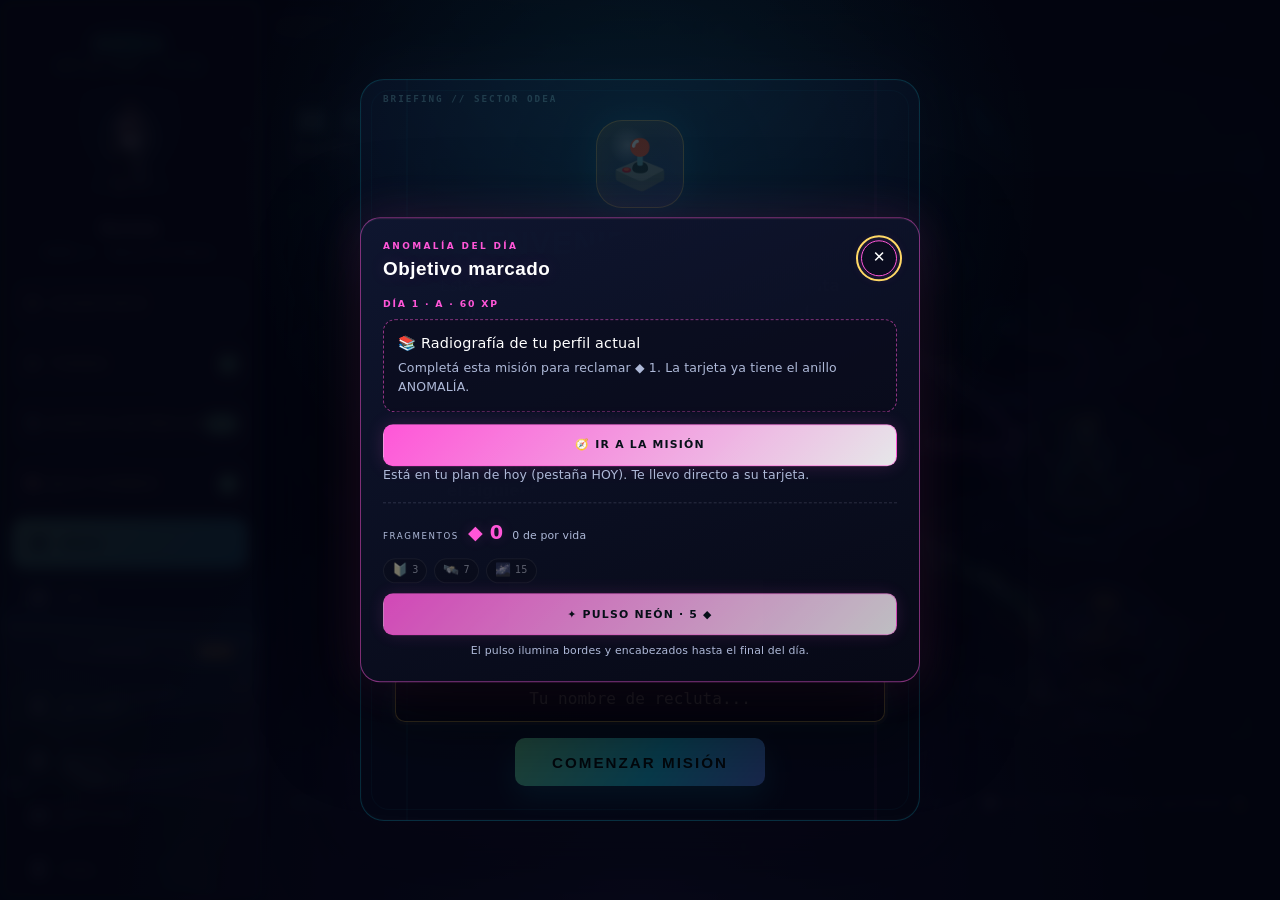
==== commit 92444cf0: "v5.96 Quiz Farmeo: rondas repetibles de 10 (7 entrevista + 3 general), mazo de entrevista a 60 pregu" ====
--- a/odea.html
+++ b/odea.html
@@ -994,6 +994,19 @@
 .ev-btn{margin-top:8px}
 .ev-done-tag{margin-top:8px;font-size:.8rem;color:#00ffaa;font-weight:700}
 .ev-phrases{margin-top:14px;border-top:1px solid rgba(255,215,0,.25);padding-top:10px;font-size:.84rem;line-height:1.6}
+#farm-layer{position:fixed;inset:0;z-index:1200;display:none;align-items:flex-start;justify-content:center;background:rgba(2,6,12,.72);backdrop-filter:blur(3px);overflow-y:auto;padding:18px 10px}
+#farm-layer.show{display:flex}
+.fm-prog{height:8px;border:1px solid rgba(0,204,255,.35);border-radius:99px;overflow:hidden;margin:8px 0 12px}
+.fm-prog>span{display:block;height:100%;background:linear-gradient(90deg,#00ccff,#00ff88)}
+.fm-q{font-size:1rem;line-height:1.5;margin-bottom:10px}
+.fm-tema{display:inline-block;font-size:.68rem;font-weight:900;letter-spacing:.08em;color:#8be9d9;border:1px solid rgba(0,204,255,.4);border-radius:99px;padding:2px 8px;margin-bottom:8px}
+.fm-opt{display:block;width:100%;text-align:left;margin-bottom:8px;padding:11px 13px;border-radius:12px;border:1px solid rgba(0,204,255,.35);background:rgba(0,204,255,.06);color:#eafff5;font:inherit;font-size:.92rem;cursor:pointer}
+.fm-opt.ok{border-color:#00ff88;background:rgba(0,255,136,.14)}
+.fm-opt.bad{border-color:#ff5577;background:rgba(255,85,119,.12)}
+.fm-opt:disabled{cursor:default;opacity:.92}
+.fm-expl{border:1px dashed rgba(255,209,102,.5);border-radius:12px;padding:10px 12px;font-size:.88rem;line-height:1.6;margin:10px 0}
+.fm-stats{display:flex;gap:8px;flex-wrap:wrap;margin-bottom:12px}
+.fm-chip{border:1px solid rgba(0,204,255,.35);border-radius:10px;padding:7px 10px;font-size:.82rem;background:rgba(0,204,255,.05)}
 .ev-phrases h3{font-family:'Orbitron',sans-serif;color:var(--glow-green);font-size:.9rem;margin:0 0 5px}
 .canje-head{margin-top:18px;border-top:1px solid rgba(255,215,0,.25);padding-top:12px}
 .canje-head h3{font-family:'Orbitron',sans-serif;color:var(--glow-green);font-size:.95rem;margin:0 0 4px}
@@ -2745,6 +2758,7 @@
   <button class="side-inv" id="side-inv" type="button" aria-label="Abrir inventario">🎒 INVENTARIO<em class="inv-badge hidden">0</em></button>
   <button class="side-inv shop" id="side-shop" type="button" aria-label="Abrir tienda">🪙 TIENDA<em class="coin-badge" id="coin-badge">0</em></button>
   <button class="side-inv event" id="side-event" type="button" aria-label="Abrir evento Rumbo a la Entrevista">🎙️ EVENTO ENTREVISTA<em class="coin-badge" id="event-badge">…</em></button>
+    <button class="side-inv" id="side-farm" type="button" aria-label="Abrir Quiz Farmeo de entrevista">🧠 QUIZ FARMEO<em class="coin-badge" id="farm-badge"></em></button>
   <div class="side-nav">
     <button class="nav-item active" data-tab="map" aria-label="Mapa de mundos"><span class="ni-ico">🗺️</span> MAPA</button>
     <button class="nav-item" data-tab="daily" aria-label="Plan de hoy"><span class="ni-ico">🗓️</span> HOY</button>
@@ -3044,6 +3058,18 @@
       <button class="shop-btn" id="canje-add" type="button">＋ CREAR</button>
     </div>
     <button class="btn-neon shop-back" id="shop-close2" aria-label="Volver">◀ VOLVER</button>
+  </div>
+</div>
+
+
+<div id="farm-layer">
+  <div class="shop-modal" role="dialog" aria-modal="true" aria-labelledby="farm-title">
+    <div class="shop-head">
+      <h3 id="farm-title">🧠 QUIZ FARMEO · ENTREVISTA</h3>
+    </div>
+    <p class="shop-sub">Rondas de <b>10 preguntas</b> de entrevista, <b>sin límite de rondas</b>: farmeá ⭐ XP y 🪙 monedas mientras practicás. Cada acierto paga <b>⭐ +2 XP</b> y cada <b>4 aciertos, 🪙 +1 moneda</b> (tope de recompensas: 40 aciertos/día = 80 XP y 10 🪙; alcanzado el tope, seguís practicando sin paga hasta mañana). Banco: <span id="farm-pool-n">…</span> preguntas de tu experiencia real.</p>
+    <div id="farm-body"></div>
+    <button class="btn-neon shop-back" id="farm-close2" aria-label="Volver">◀ VOLVER</button>
   </div>
 </div>
 
@@ -4123,7 +4149,7 @@
 const SAVE_KEY = "odea_save_v2";
 const OLD_KEY = "odea_save_v1";
 const SAVE_SCHEMA = 3; // v5.73: guardados versionados (H-01)
-const APP_VERSION = "5.95"; // 🏷️ fuente unica de version (sincronizada con sw.js)
+const APP_VERSION = "5.96"; // 🏷️ fuente unica de version (sincronizada con sw.js)
 
 /* ==========================================================
    🧠 FASE 1 — Bus de eventos (núcleo del ecosistema)
@@ -5183,8 +5209,9 @@
   const bosses = bossXPSum();
   const hunt = huntXPGain();
   const evento = eventXPGain();
-  gameState.xpBreakdown = { career, ach, vida, capital, focus, diary, bosses, hunt, evento };
-  gameState.totalXP = career + ach + vida + capital + focus + diary + bosses + hunt + evento;
+  const farm = farmXPGain();
+  gameState.xpBreakdown = { career, ach, vida, capital, focus, diary, bosses, hunt, evento, farm };
+  gameState.totalXP = career + ach + vida + capital + focus + diary + bosses + hunt + evento + farm;
   /* Nivel del plan: 1 día completo = 1 día desbloqueado (NO es el nivel global). */
   gameState.campaignLevel = campaignLevel();
   gameState.level = gameState.campaignLevel; // compatibilidad con guardados y lógica existente
@@ -10429,7 +10456,8 @@
     ["🏆 Jefes", b.bosses || 0, "#ff6600"],
     ["🎯 La Cacería", b.hunt || 0, "#ff4f9a"],
     ["🍅 Enfoque", b.focus || 0, "#00ccff"],
-    ["📓 Diario", b.diary || 0, "#ff00aa"]
+    ["📓 Diario", b.diary || 0, "#ff00aa"],
+    ["🧠 Quiz Farmeo", b.farm || 0, "#37e0a0"]
   ];
   const bMax = Math.max(1, bRows.reduce(function (s, r) { return Math.max(s, r[1]); }, 0));
 
@@ -12189,6 +12217,7 @@
     sagaCoinsEarned() +
     huntCoinsEarned() +
     eventCoinsEarned() +
+    farmCoinsEarned() +
     (Object.keys(st.gods || {}).length * 50));
 }
 function coinsBalance() { return Math.max(0, coinsEarned() - (shopState().spent || 0)); }
@@ -12587,6 +12616,95 @@
   if (layer) layer.addEventListener("click", function (e) { if (e.target === layer) eventClose(); });
   eventRender();
 })();
+/* --- 🧠 v5.96 Quiz Farmeo: rondas repetibles de trivia de entrevista con XP y monedas reales ---
+   Recompensas derivadas de gameState.farm.log (patrón evento/cacería): cada acierto ⭐+2 XP,
+   cada 4 aciertos 🪙+1; tope diario de 40 aciertos contados (80 XP / 10 🪙). Sin límite de rondas. */
+const FARM_XP_PER = 2, FARM_PER_COIN = 4, FARM_DAY_CAP = 40, FARM_ROUND = 10;
+function farmState() { if (!gameState.farm || typeof gameState.farm !== "object") gameState.farm = { log: [] }; if (!Array.isArray(gameState.farm.log)) gameState.farm.log = []; return gameState.farm; }
+function farmByDay() { const m = {}; farmState().log.forEach(function (e) { if (e && e.d) m[e.d] = (m[e.d] || 0) + (Number(e.c) || 0); }); return m; }
+function farmCounted() { const m = farmByDay(); let c = 0; Object.keys(m).forEach(function (d) { c += Math.min(m[d], FARM_DAY_CAP); }); return c; }
+function farmXPGain() { return farmCounted() * FARM_XP_PER; }
+function farmCoinsEarned() { const m = farmByDay(); let n = 0; Object.keys(m).forEach(function (d) { n += Math.floor(Math.min(m[d], FARM_DAY_CAP) / FARM_PER_COIN); }); return n; }
+function farmTodayRaw() { return farmByDay()[todayStr()] || 0; }
+function farmPool() { const bk = window.ODEA_QUIZ_BANK || {}; return { rl: (bk.entrevistaRL || []).slice(), gen: (bk.entrevista || []).slice() }; }
+function farmShuffle(a) { for (let i = a.length - 1; i > 0; i--) { const j = Math.floor(Math.random() * (i + 1)); const t = a[i]; a[i] = a[j]; a[j] = t; } return a; }
+function farmBadgeSync() { const b = document.getElementById("farm-badge"); if (b) { const t = farmTodayRaw(); b.textContent = t > 0 ? Math.min(t, FARM_DAY_CAP) + "/" + FARM_DAY_CAP : ""; } }
+let farmS = null;
+function farmOpen() { farmRender(); document.getElementById("farm-layer").classList.add("show"); playSfx("click"); }
+function farmClose() { document.getElementById("farm-layer").classList.remove("show"); }
+function farmRender() {
+  const body = document.getElementById("farm-body"); if (!body) return;
+  const p = farmPool(); const pn = document.getElementById("farm-pool-n"); if (pn) pn.textContent = String(p.rl.length + p.gen.length);
+  const t = farmTodayRaw(), counted = Math.min(t, FARM_DAY_CAP);
+  const capped = t >= FARM_DAY_CAP;
+  body.innerHTML =
+    '<div class="fm-stats"><span class="fm-chip">🎯 Hoy: <b>' + t + '</b> aciertos (' + counted + ' con recompensa)</span>' +
+    '<span class="fm-chip">⭐ Farmeo total: <b>' + farmXPGain() + ' XP</b></span>' +
+    '<span class="fm-chip">🪙 <b>' + farmCoinsEarned() + '</b></span></div>' +
+    '<div class="fm-prog"><span style="width:' + Math.round(counted / FARM_DAY_CAP * 100) + '%"></span></div>' +
+    (capped ? '<p class="fm-q">🏁 <b>Tope de recompensas de hoy alcanzado.</b> Podés seguir practicando; la paga vuelve mañana.</p>' : '') +
+    '<button class="ev-done-btn" onclick="farmStart()">▶ EMPEZAR RONDA DE ' + FARM_ROUND + '</button>' +
+    '<p class="fm-q" style="margin-top:10px;font-size:.85rem;opacity:.85">Cada ronda mezcla 7 preguntas del mazo de TU entrevista (Remote Leverage) y 3 del mazo general. Leé la explicación y decí la frase modelo en voz alta: así se practica.</p>';
+  farmBadgeSync();
+}
+function farmStart() {
+  const p = farmPool();
+  let qs = farmShuffle(p.rl).slice(0, 7).concat(farmShuffle(p.gen).slice(0, 3));
+  if (qs.length < FARM_ROUND) qs = qs.concat(farmShuffle(p.rl.concat(p.gen)).slice(0, FARM_ROUND - qs.length));
+  farmS = { qs: farmShuffle(qs).slice(0, FARM_ROUND), i: 0, ok: 0, answered: false, xp0: farmXPGain(), cn0: farmCoinsEarned() };
+  farmQuestion();
+}
+function farmQuestion() {
+  const body = document.getElementById("farm-body"); if (!body || !farmS) return;
+  const q = farmS.qs[farmS.i];
+  const opts = q.opciones.map(function (t, ix) { return { t: t, ok: ix === q.correcta }; });
+  farmShuffle(opts);
+  let h = '<div class="fm-prog"><span style="width:' + Math.round(farmS.i / farmS.qs.length * 100) + '%"></span></div>' +
+    '<span class="fm-tema">' + escapeHtml(q.tema || "Entrevista") + ' · ' + (farmS.i + 1) + '/' + farmS.qs.length + ' · ✅ ' + farmS.ok + '</span>' +
+    '<p class="fm-q"><b>' + escapeHtml(q.pregunta) + '</b></p>';
+  opts.forEach(function (o, ix) { h += '<button class="fm-opt" data-ok="' + (o.ok ? "1" : "0") + '" onclick="farmAnswer(this)">' + escapeHtml(o.t) + '</button>'; });
+  h += '<div id="farm-expl"></div>';
+  body.innerHTML = h;
+}
+function farmAnswer(btn) {
+  if (!farmS || farmS.answered) return;
+  farmS.answered = true;
+  const good = btn.getAttribute("data-ok") === "1";
+  if (good) { farmS.ok++; playSfx("coin"); } else playSfx("hit");
+  document.querySelectorAll("#farm-body .fm-opt").forEach(function (b) { b.disabled = true; if (b.getAttribute("data-ok") === "1") b.classList.add("ok"); });
+  if (!good) btn.classList.add("bad");
+  const q = farmS.qs[farmS.i];
+  const last = farmS.i >= farmS.qs.length - 1;
+  document.getElementById("farm-expl").innerHTML =
+    '<div class="fm-expl">' + (good ? "✅ <b>¡Correcto!</b> " : "❌ <b>Casi.</b> ") + escapeHtml(q.explicacion || "") + '</div>' +
+    '<button class="ev-done-btn" onclick="farmNext()">' + (last ? "🏁 VER RESULTADO" : "➡ SIGUIENTE") + '</button>';
+}
+function farmNext() { if (!farmS) return; farmS.i++; farmS.answered = false; if (farmS.i >= farmS.qs.length) farmFinish(); else farmQuestion(); }
+function farmFinish() {
+  const ok = farmS.ok, xp0 = farmS.xp0, cn0 = farmS.cn0;
+  farmState().log.push({ d: todayStr(), c: ok });
+  recomputeState(); saveGame(); shopCoinSync();
+  const badge = document.getElementById("coin-badge"); if (badge) badge.textContent = coinsBalance().toLocaleString("es-CR");
+  const dxp = farmXPGain() - xp0, dcn = farmCoinsEarned() - cn0;
+  farmS = null;
+  if (ok >= 7) confetti();
+  toast("🧠", "¡Ronda completada!", ok + "/" + FARM_ROUND + " aciertos · ⭐ +" + dxp + " XP · 🪙 +" + dcn);
+  const body = document.getElementById("farm-body"); if (!body) return;
+  body.innerHTML =
+    '<p class="fm-q" style="font-size:1.15rem">🏁 <b>' + ok + ' / ' + FARM_ROUND + ' aciertos</b></p>' +
+    '<div class="fm-stats"><span class="fm-chip">⭐ +<b>' + dxp + ' XP</b></span><span class="fm-chip">🪙 +<b>' + dcn + '</b></span><span class="fm-chip">🎯 Hoy: <b>' + farmTodayRaw() + '</b> aciertos</span></div>' +
+    (dxp === 0 && ok > 0 ? '<p class="fm-q">Tope diario de recompensas alcanzado: esta ronda fue práctica pura. Mañana vuelve la paga. 💪</p>' : '') +
+    '<button class="ev-done-btn" onclick="farmStart()">🔁 OTRA RONDA</button>' +
+    '<button class="ev-done-btn" style="margin-left:8px" onclick="farmRender()">📊 VER ESTADO</button>';
+  farmBadgeSync();
+}
+(function () {
+  const btn = document.getElementById("side-farm"); if (btn) btn.addEventListener("click", farmOpen);
+  const c2 = document.getElementById("farm-close2"); if (c2) c2.addEventListener("click", farmClose);
+  const layer = document.getElementById("farm-layer"); if (layer) layer.addEventListener("click", function (e) { if (e.target === layer) farmClose(); });
+  farmBadgeSync();
+})();
+
 function shopCoinSync() {
   const bal = coinsBalance();
   document.querySelectorAll(".coin-num").forEach(function (el) { el.textContent = bal.toLocaleString("es-CR"); });
@@ -12871,7 +12989,7 @@
 <script src="./assets/odea-icons-v7.js?v=8f" defer></script>
 <script src="./assets/odea-juice.js?v=1" defer></script>
 <script src="./assets/odea-anomalias.js?v=2" defer></script>
-<script src="./assets/odea-quiz-bank.js?v=2" defer></script>
+<script src="./assets/odea-quiz-bank.js?v=3" defer></script>
 <script src="./assets/odea-quiz.js?v=2" defer></script>
 <script src="./assets/odea-jefe.js?v=1" defer></script>
 <script src="./assets/odea-tesoro.js?v=1" defer></script>
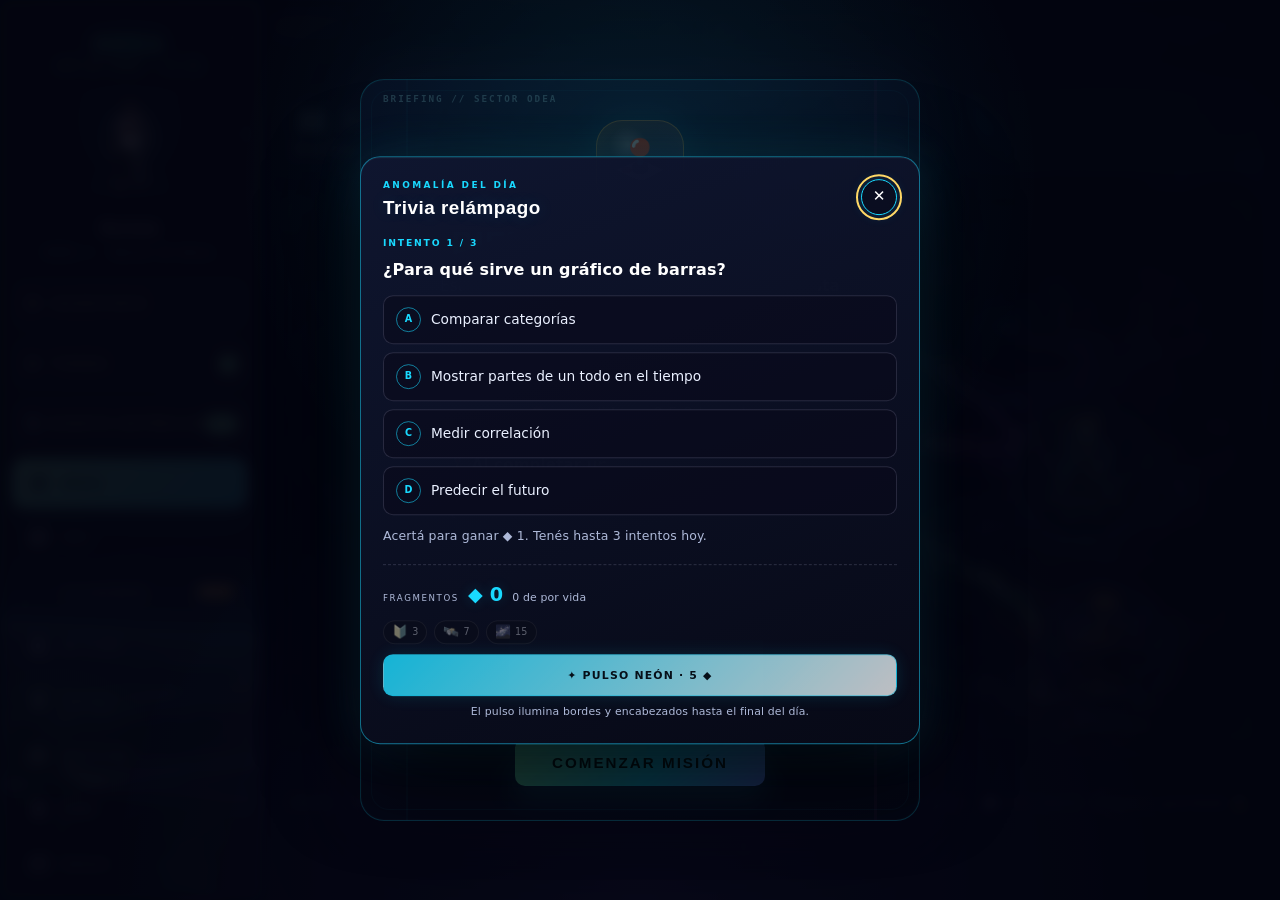
==== commit cb8ecaa9: "v5.96: el Quiz Farmeo vive dentro del evento de entrevista (botón en el panel del evento, fuera de l" ====
--- a/odea.html
+++ b/odea.html
@@ -977,6 +977,9 @@
 #event-layer.show{display:flex}
 .ev-bar-wrap{height:12px;border:1px solid rgba(0,255,170,.4);border-radius:7px;overflow:hidden;margin:10px 0 4px;background:rgba(0,0,0,.35)}
 .ev-bar{height:100%;width:0;background:linear-gradient(90deg,#00ffaa,#ffd700);transition:width .4s}
+.ev-farm-btn{display:block;width:100%;margin:10px 0 2px;padding:11px 12px;border:1px solid rgba(255,215,0,.55);border-radius:10px;background:linear-gradient(180deg,rgba(255,215,0,.16),rgba(255,140,0,.10));color:#ffe98a;font-family:'Orbitron',sans-serif;font-size:.9rem;cursor:pointer;text-align:center}
+.ev-farm-btn .ev-farm-sub{display:block;margin-top:4px;font-family:inherit;font-size:.76rem;color:#cfd8dc;letter-spacing:.02em}
+.ev-farm-btn:active{transform:scale(.99)}
 .ev-list{display:flex;flex-direction:column;gap:8px;margin-top:10px;max-height:52vh;overflow-y:auto;padding-right:2px}
 .ev-item{border:1px solid rgba(255,255,255,.16);border-radius:11px;padding:10px 12px;background:rgba(255,255,255,.03)}
 .ev-item.done{border-color:rgba(0,255,170,.55);background:rgba(0,255,170,.06)}
@@ -994,7 +997,7 @@
 .ev-btn{margin-top:8px}
 .ev-done-tag{margin-top:8px;font-size:.8rem;color:#00ffaa;font-weight:700}
 .ev-phrases{margin-top:14px;border-top:1px solid rgba(255,215,0,.25);padding-top:10px;font-size:.84rem;line-height:1.6}
-#farm-layer{position:fixed;inset:0;z-index:1200;display:none;align-items:flex-start;justify-content:center;background:rgba(2,6,12,.72);backdrop-filter:blur(3px);overflow-y:auto;padding:18px 10px}
+#farm-layer{position:fixed;inset:0;z-index:1300;display:none;align-items:flex-start;justify-content:center;background:rgba(2,6,12,.72);backdrop-filter:blur(3px);overflow-y:auto;padding:18px 10px}
 #farm-layer.show{display:flex}
 .fm-prog{height:8px;border:1px solid rgba(0,204,255,.35);border-radius:99px;overflow:hidden;margin:8px 0 12px}
 .fm-prog>span{display:block;height:100%;background:linear-gradient(90deg,#00ccff,#00ff88)}
@@ -2758,7 +2761,6 @@
   <button class="side-inv" id="side-inv" type="button" aria-label="Abrir inventario">🎒 INVENTARIO<em class="inv-badge hidden">0</em></button>
   <button class="side-inv shop" id="side-shop" type="button" aria-label="Abrir tienda">🪙 TIENDA<em class="coin-badge" id="coin-badge">0</em></button>
   <button class="side-inv event" id="side-event" type="button" aria-label="Abrir evento Rumbo a la Entrevista">🎙️ EVENTO ENTREVISTA<em class="coin-badge" id="event-badge">…</em></button>
-    <button class="side-inv" id="side-farm" type="button" aria-label="Abrir Quiz Farmeo de entrevista">🧠 QUIZ FARMEO<em class="coin-badge" id="farm-badge"></em></button>
   <div class="side-nav">
     <button class="nav-item active" data-tab="map" aria-label="Mapa de mundos"><span class="ni-ico">🗺️</span> MAPA</button>
     <button class="nav-item" data-tab="daily" aria-label="Plan de hoy"><span class="ni-ico">🗓️</span> HOY</button>
@@ -3085,6 +3087,7 @@
       <span class="bal-pill">⭐ Evento: <b id="event-xp">0</b> XP · 🪙 <b id="event-coins">0</b></span>
     </div>
     <div class="ev-bar-wrap"><div class="ev-bar" id="event-bar"></div></div>
+    <button class="ev-farm-btn" id="event-farm-btn" type="button" aria-label="Abrir Quiz Farmeo de entrevista">🧠 QUIZ FARMEO · RONDAS SIN LÍMITE<em class="coin-badge" id="farm-badge"></em><span class="ev-farm-sub">Cada ronda: 7 de entrevista + 3 generales · +2 XP por acierto · tope diario 80 XP / 🪙 10</span></button>
     <div class="ev-list" id="event-missions"></div>
     <div class="ev-phrases">
       <h3>🗣️ Frases que tenés que dominar</h3>
@@ -12699,7 +12702,7 @@
   farmBadgeSync();
 }
 (function () {
-  const btn = document.getElementById("side-farm"); if (btn) btn.addEventListener("click", farmOpen);
+  const btn = document.getElementById("event-farm-btn"); if (btn) btn.addEventListener("click", farmOpen);
   const c2 = document.getElementById("farm-close2"); if (c2) c2.addEventListener("click", farmClose);
   const layer = document.getElementById("farm-layer"); if (layer) layer.addEventListener("click", function (e) { if (e.target === layer) farmClose(); });
   farmBadgeSync();
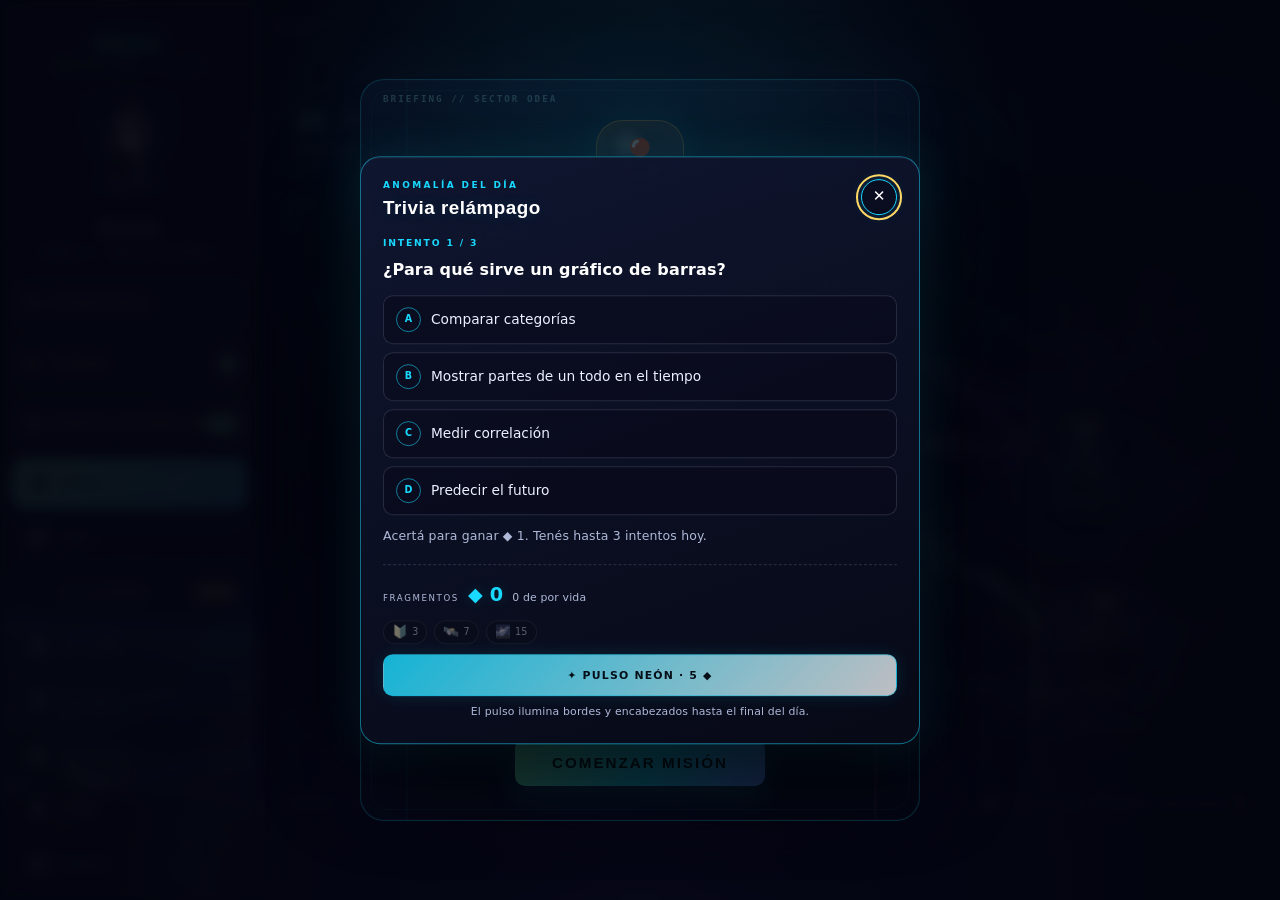
==== commit 3c11a8c9: "v5.97 Banco del quiz en inglés: preguntas y opciones de ambos mazos en inglés (explicaciones en espa" ====
--- a/odea.html
+++ b/odea.html
@@ -4152,7 +4152,7 @@
 const SAVE_KEY = "odea_save_v2";
 const OLD_KEY = "odea_save_v1";
 const SAVE_SCHEMA = 3; // v5.73: guardados versionados (H-01)
-const APP_VERSION = "5.96"; // 🏷️ fuente unica de version (sincronizada con sw.js)
+const APP_VERSION = "5.97"; // 🏷️ fuente unica de version (sincronizada con sw.js)
 
 /* ==========================================================
    🧠 FASE 1 — Bus de eventos (núcleo del ecosistema)
@@ -12992,7 +12992,8 @@
 <script src="./assets/odea-icons-v7.js?v=8f" defer></script>
 <script src="./assets/odea-juice.js?v=1" defer></script>
 <script src="./assets/odea-anomalias.js?v=2" defer></script>
-<script src="./assets/odea-quiz-bank.js?v=3" defer></script>
+<!-- v5.97: banco del quiz en inglés (preguntas y opciones; asset ?v=4) -->
+<script src="./assets/odea-quiz-bank.js?v=4" defer></script>
 <script src="./assets/odea-quiz.js?v=2" defer></script>
 <script src="./assets/odea-jefe.js?v=1" defer></script>
 <script src="./assets/odea-tesoro.js?v=1" defer></script>
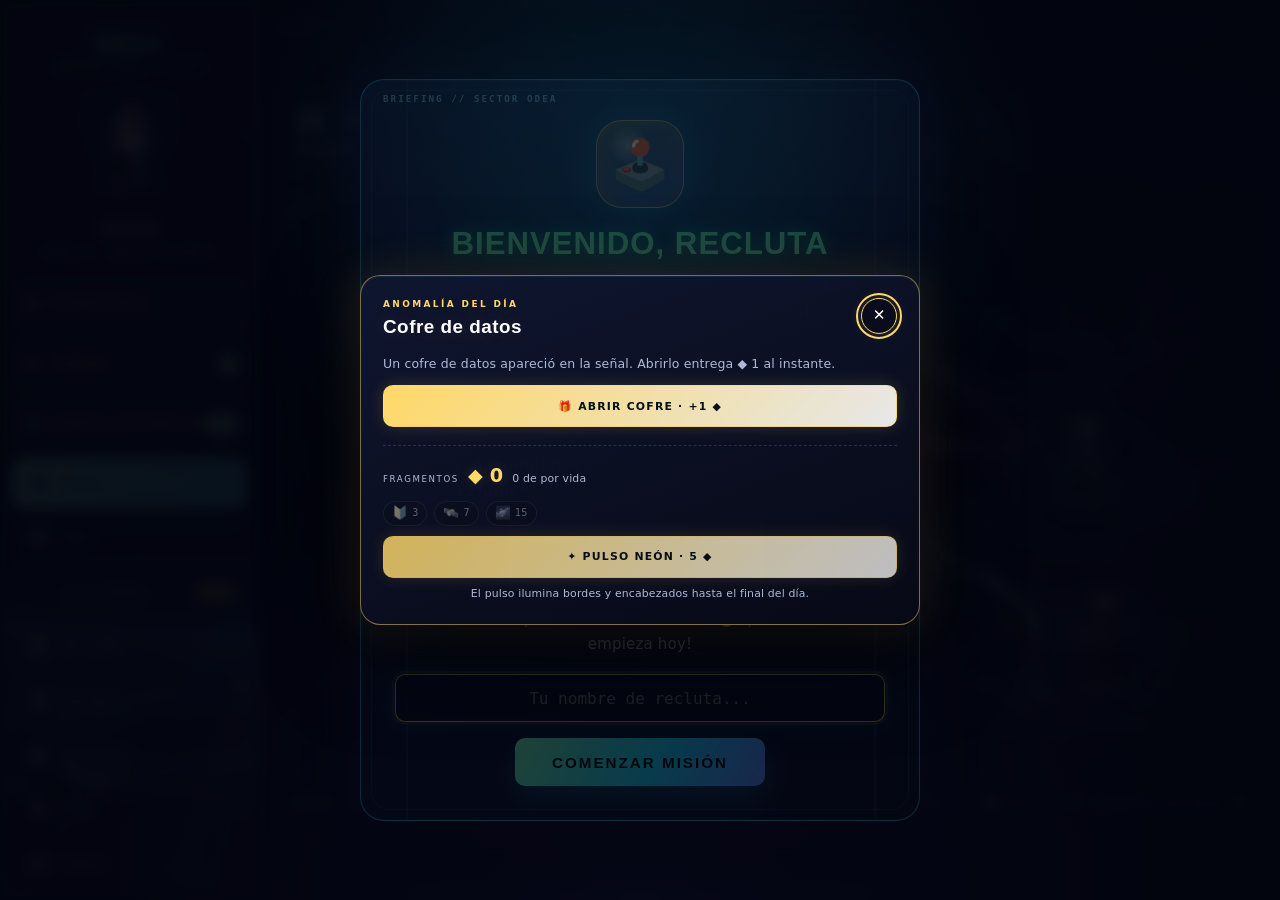
==== commit faf6ce59: "v5.98 FIX persistencia: loadGame restaura eventRL, farm y canje (XP/monedas ya no se pierden al reca" ====
--- a/odea.html
+++ b/odea.html
@@ -4152,7 +4152,7 @@
 const SAVE_KEY = "odea_save_v2";
 const OLD_KEY = "odea_save_v1";
 const SAVE_SCHEMA = 3; // v5.73: guardados versionados (H-01)
-const APP_VERSION = "5.97"; // 🏷️ fuente unica de version (sincronizada con sw.js)
+const APP_VERSION = "5.98"; // 🏷️ fuente unica de version (sincronizada con sw.js)
 
 /* ==========================================================
    🧠 FASE 1 — Bus de eventos (núcleo del ecosistema)
@@ -4425,6 +4425,31 @@
     /* 🎯 Migración aditiva: los guardados viejos no tienen hunt; se crea vacío.
        Los datos existentes de otros mundos no se tocan. */
     gameState.hunt = normalizeHunt(data.hunt);
+    /* 🛠️ v5.98 FIX: eventRL (v5.94), canje (v5.93) y farm (v5.96) se escribían
+       con saveGame pero NUNCA se restauraban aquí: en cada recarga volvían
+       vacíos y se perdían el XP/monedas del evento y del farmeo y las
+       recompensas reales canjeadas. Se restauran con validación de forma. */
+    const ev9 = (data.eventRL && typeof data.eventRL === "object") ? data.eventRL : {};
+    gameState.eventRL = { log: Array.isArray(ev9.log) ? ev9.log.filter(function (e) {
+      return e && typeof e.id === "string" && typeof e.d === "string" && /^\d{4}-\d{2}-\d{2}$/.test(e.d);
+    }).map(function (e) {
+      return { id: e.id, d: e.d, xp: Math.max(0, Math.min(60, Number(e.xp) || 0)), coins: Math.max(0, Math.min(12, Number(e.coins) || 0)) };
+    }) : [] };
+    const fm9 = (data.farm && typeof data.farm === "object") ? data.farm : {};
+    gameState.farm = { log: Array.isArray(fm9.log) ? fm9.log.filter(function (e) {
+      return e && typeof e.d === "string" && /^\d{4}-\d{2}-\d{2}$/.test(e.d);
+    }).map(function (e) { return { d: e.d, c: e.c ? 1 : 0 }; }) : [] };
+    const cj9 = (data.canje && typeof data.canje === "object") ? data.canje : {};
+    gameState.canje = {
+      custom: Array.isArray(cj9.custom) ? cj9.custom.filter(function (r) {
+        return r && typeof r.id === "string" && typeof r.n === "string" && typeof r.price === "number" && r.price >= 0;
+      }).map(function (r) { return { id: r.id, ico: (typeof r.ico === "string" ? r.ico : "🎁"), n: r.n, price: r.price, custom: true }; }) : [],
+      log: Array.isArray(cj9.log) ? cj9.log.filter(function (e) {
+        return e && typeof e.id === "string" && typeof e.d === "string" && /^\d{4}-\d{2}-\d{2}$/.test(e.d);
+      }).map(function (e) {
+        return { id: e.id, n: (typeof e.n === "string" ? e.n : ""), ico: (typeof e.ico === "string" ? e.ico : "🎁"), price: Math.max(0, Number(e.price) || 0), d: e.d, done: !!e.done };
+      }) : []
+    };
     return true;
   } catch (e) { if (localStorage.getItem(SAVE_KEY)) corruptSave = true; return false; }
 }
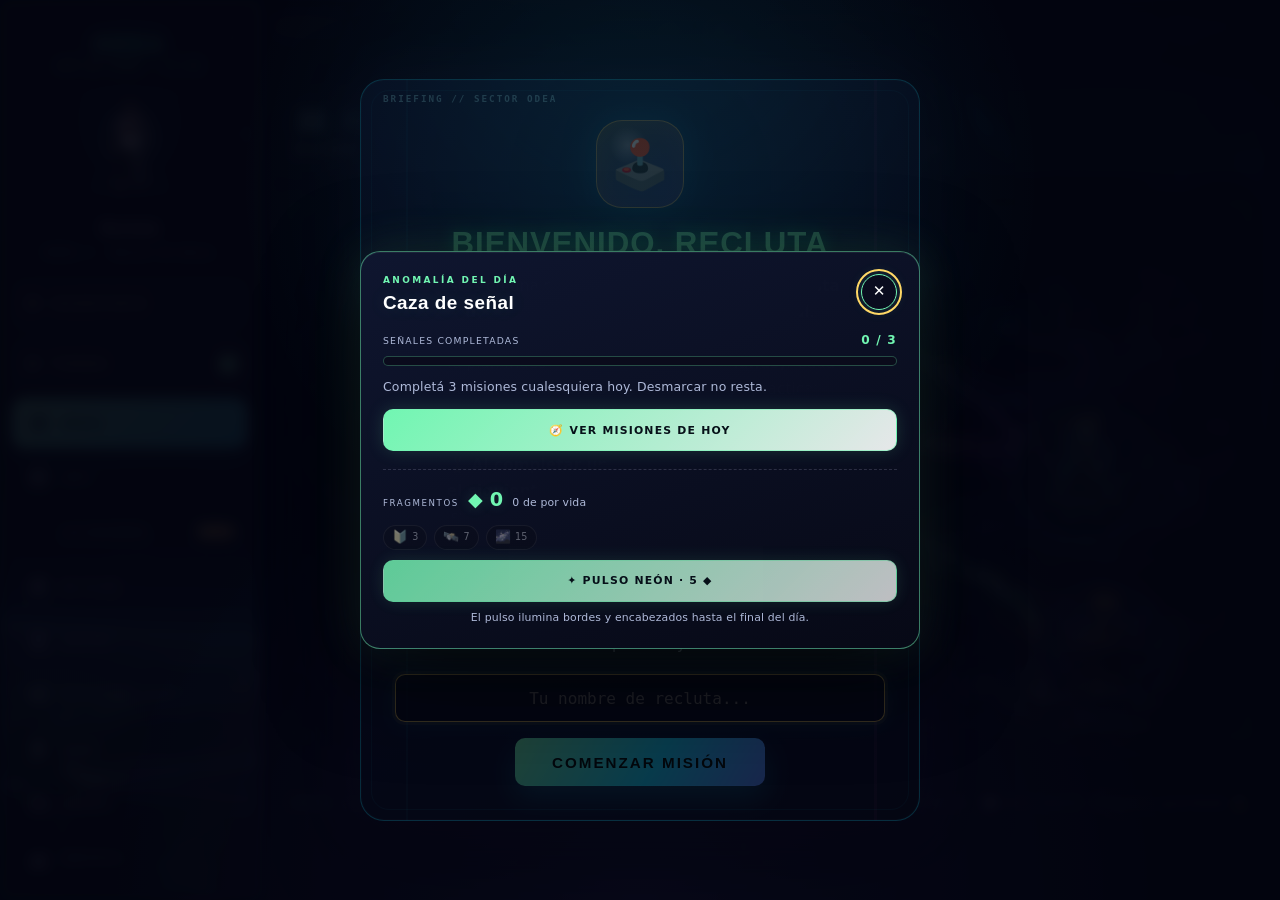
==== commit 7932bb15: "v5.99 Limpieza post-entrevista: fuera evento, Quiz Farmeo y capa quiz; crédito ganado permanente" ====
--- a/odea.html
+++ b/odea.html
@@ -973,44 +973,6 @@
 .shop-sub{text-align:center;color:var(--tx2);font-size:.82rem;margin:6px 0 14px;line-height:1.5}
 .shop-sub b{color:#fff}
 .shop-stats{display:flex;gap:10px;justify-content:center;flex-wrap:wrap;margin-bottom:14px}
-#event-layer{display:none;position:fixed;inset:0;z-index:1200;background:rgba(2,6,16,.82);align-items:flex-start;justify-content:center;overflow-y:auto;padding:18px 10px}
-#event-layer.show{display:flex}
-.ev-bar-wrap{height:12px;border:1px solid rgba(0,255,170,.4);border-radius:7px;overflow:hidden;margin:10px 0 4px;background:rgba(0,0,0,.35)}
-.ev-bar{height:100%;width:0;background:linear-gradient(90deg,#00ffaa,#ffd700);transition:width .4s}
-.ev-farm-btn{display:block;width:100%;margin:10px 0 2px;padding:11px 12px;border:1px solid rgba(255,215,0,.55);border-radius:10px;background:linear-gradient(180deg,rgba(255,215,0,.16),rgba(255,140,0,.10));color:#ffe98a;font-family:'Orbitron',sans-serif;font-size:.9rem;cursor:pointer;text-align:center}
-.ev-farm-btn .ev-farm-sub{display:block;margin-top:4px;font-family:inherit;font-size:.76rem;color:#cfd8dc;letter-spacing:.02em}
-.ev-farm-btn:active{transform:scale(.99)}
-.ev-list{display:flex;flex-direction:column;gap:8px;margin-top:10px;max-height:52vh;overflow-y:auto;padding-right:2px}
-.ev-item{border:1px solid rgba(255,255,255,.16);border-radius:11px;padding:10px 12px;background:rgba(255,255,255,.03)}
-.ev-item.done{border-color:rgba(0,255,170,.55);background:rgba(0,255,170,.06)}
-.ev-item.locked{opacity:.45}
-.ev-item.final{border-color:rgba(255,215,0,.65);background:rgba(255,215,0,.06)}
-.ev-top{display:flex;align-items:center;gap:8px}
-.ev-ico{font-size:1.25rem}
-.ev-name{flex:1;font-weight:700;font-size:.92rem}
-.ev-day{font-size:.68rem;letter-spacing:.06em;color:var(--glow-cyan,#00ccff);border:1px solid rgba(0,204,255,.4);padding:2px 7px;border-radius:20px}
-.ev-reward{font-size:.78rem;color:#ffd700;white-space:nowrap}
-.ev-desc{font-size:.8rem;opacity:.85;margin-top:3px}
-.ev-item details{margin-top:6px;font-size:.82rem}
-.ev-item summary{cursor:pointer;color:var(--glow-green);font-weight:700;font-size:.8rem}
-.ev-brief{margin-top:5px;line-height:1.5;opacity:.92}
-.ev-btn{margin-top:8px}
-.ev-done-tag{margin-top:8px;font-size:.8rem;color:#00ffaa;font-weight:700}
-.ev-phrases{margin-top:14px;border-top:1px solid rgba(255,215,0,.25);padding-top:10px;font-size:.84rem;line-height:1.6}
-#farm-layer{position:fixed;inset:0;z-index:1300;display:none;align-items:flex-start;justify-content:center;background:rgba(2,6,12,.72);backdrop-filter:blur(3px);overflow-y:auto;padding:18px 10px}
-#farm-layer.show{display:flex}
-.fm-prog{height:8px;border:1px solid rgba(0,204,255,.35);border-radius:99px;overflow:hidden;margin:8px 0 12px}
-.fm-prog>span{display:block;height:100%;background:linear-gradient(90deg,#00ccff,#00ff88)}
-.fm-q{font-size:1rem;line-height:1.5;margin-bottom:10px}
-.fm-tema{display:inline-block;font-size:.68rem;font-weight:900;letter-spacing:.08em;color:#8be9d9;border:1px solid rgba(0,204,255,.4);border-radius:99px;padding:2px 8px;margin-bottom:8px}
-.fm-opt{display:block;width:100%;text-align:left;margin-bottom:8px;padding:11px 13px;border-radius:12px;border:1px solid rgba(0,204,255,.35);background:rgba(0,204,255,.06);color:#eafff5;font:inherit;font-size:.92rem;cursor:pointer}
-.fm-opt.ok{border-color:#00ff88;background:rgba(0,255,136,.14)}
-.fm-opt.bad{border-color:#ff5577;background:rgba(255,85,119,.12)}
-.fm-opt:disabled{cursor:default;opacity:.92}
-.fm-expl{border:1px dashed rgba(255,209,102,.5);border-radius:12px;padding:10px 12px;font-size:.88rem;line-height:1.6;margin:10px 0}
-.fm-stats{display:flex;gap:8px;flex-wrap:wrap;margin-bottom:12px}
-.fm-chip{border:1px solid rgba(0,204,255,.35);border-radius:10px;padding:7px 10px;font-size:.82rem;background:rgba(0,204,255,.05)}
-.ev-phrases h3{font-family:'Orbitron',sans-serif;color:var(--glow-green);font-size:.9rem;margin:0 0 5px}
 .canje-head{margin-top:18px;border-top:1px solid rgba(255,215,0,.25);padding-top:12px}
 .canje-head h3{font-family:'Orbitron',sans-serif;color:var(--glow-green);font-size:.95rem;margin:0 0 4px}
 .shop-item.canje-item{position:relative}
@@ -2249,7 +2211,6 @@
 <link rel="stylesheet" href="./assets/odea-ui-v7.css?v=9c">
 <link rel="stylesheet" href="./assets/odea-juice.css?v=1">
 <link rel="stylesheet" href="./assets/odea-anomalias.css?v=2">
-<link rel="stylesheet" href="./assets/odea-quiz.css?v=1">
 <link rel="stylesheet" href="./assets/odea-jefe.css?v=1">
 <link rel="stylesheet" href="./assets/odea-tesoro.css?v=1">
 <link rel="stylesheet" href="./assets/odea-hub.css?v=1">
@@ -2760,7 +2721,6 @@
   <div class="side-id"><b id="side-name">Recluta</b><span id="side-rank">NIVEL 1</span></div>
   <button class="side-inv" id="side-inv" type="button" aria-label="Abrir inventario">🎒 INVENTARIO<em class="inv-badge hidden">0</em></button>
   <button class="side-inv shop" id="side-shop" type="button" aria-label="Abrir tienda">🪙 TIENDA<em class="coin-badge" id="coin-badge">0</em></button>
-  <button class="side-inv event" id="side-event" type="button" aria-label="Abrir evento Rumbo a la Entrevista">🎙️ EVENTO ENTREVISTA<em class="coin-badge" id="event-badge">…</em></button>
   <div class="side-nav">
     <button class="nav-item active" data-tab="map" aria-label="Mapa de mundos"><span class="ni-ico">🗺️</span> MAPA</button>
     <button class="nav-item" data-tab="daily" aria-label="Plan de hoy"><span class="ni-ico">🗓️</span> HOY</button>
@@ -3063,43 +3023,6 @@
   </div>
 </div>
 
-
-<div id="farm-layer">
-  <div class="shop-modal" role="dialog" aria-modal="true" aria-labelledby="farm-title">
-    <div class="shop-head">
-      <h3 id="farm-title">🧠 QUIZ FARMEO · ENTREVISTA</h3>
-    </div>
-    <p class="shop-sub">Rondas de <b>10 preguntas</b> de entrevista, <b>sin límite de rondas</b>: farmeá ⭐ XP y 🪙 monedas mientras practicás. Cada acierto paga <b>⭐ +2 XP</b> y cada <b>4 aciertos, 🪙 +1 moneda</b> (tope de recompensas: 40 aciertos/día = 80 XP y 10 🪙; alcanzado el tope, seguís practicando sin paga hasta mañana). Banco: <span id="farm-pool-n">…</span> preguntas de tu experiencia real.</p>
-    <div id="farm-body"></div>
-    <button class="btn-neon shop-back" id="farm-close2" aria-label="Volver">◀ VOLVER</button>
-  </div>
-</div>
-
-<div id="event-layer">
-  <div class="shop-modal" role="dialog" aria-modal="true" aria-labelledby="event-title">
-    <div class="shop-head">
-      <h2 id="event-title">🎙️ EVENTO: RUMBO A LA ENTREVISTA</h2>
-      <button class="close-x" id="event-close" aria-label="Cerrar evento">✕</button>
-    </div>
-    <p class="shop-sub">Evento especial hasta el <b>lunes 9 de noviembre</b>: tu entrevista con <b>Remote Leverage</b> (10:40 a. m., Zoom, en inglés). Cada misión te enseña algo y paga <b>XP y monedas reales</b>. <b>🔥 MODO INTENSIVO: todas las misiones de preparación están abiertas desde ya</b> — el día de cada una es la ruta sugerida, vos ponés el ritmo. Al final del camino espera el jefe: 👹 <b>LA ENTREVISTA</b>.</p>
-    <div class="shop-stats">
-      <span class="bal-pill" id="event-countdown">⏳ …</span>
-      <span class="bal-pill">⭐ Evento: <b id="event-xp">0</b> XP · 🪙 <b id="event-coins">0</b></span>
-    </div>
-    <div class="ev-bar-wrap"><div class="ev-bar" id="event-bar"></div></div>
-    <button class="ev-farm-btn" id="event-farm-btn" type="button" aria-label="Abrir Quiz Farmeo de entrevista">🧠 QUIZ FARMEO · RONDAS SIN LÍMITE<em class="coin-badge" id="farm-badge"></em><span class="ev-farm-sub">Cada ronda: 7 de entrevista + 3 generales · +2 XP por acierto · tope diario 80 XP / 🪙 10</span></button>
-    <div class="ev-list" id="event-missions"></div>
-    <div class="ev-phrases">
-      <h3>🗣️ Frases que tenés que dominar</h3>
-      <p><b>“I am in charge of validating the data.”</b> — Me encargo de validar los datos.<br>
-      <b>“The workflow runs on a schedule.”</b> — El flujo corre con horario programado.<br>
-      <b>“I check the execution log, node by node.”</b> — Reviso el registro de ejecución, nodo por nodo.<br>
-      <b>“Sorry, could you repeat that, please?”</b> — Perdón, ¿podría repetirlo, por favor?<br>
-      <b>“Five hundred plus reservations a day.”</b> — Más de 500 reservaciones al día.</p>
-    </div>
-    <button class="btn-neon shop-back" id="event-close2" aria-label="Volver">◀ VOLVER</button>
-  </div>
-</div>
 
 <div id="focus-layer">
   <div class="focus-modal" role="dialog" aria-modal="true" aria-labelledby="focus-title">
@@ -4152,7 +4075,7 @@
 const SAVE_KEY = "odea_save_v2";
 const OLD_KEY = "odea_save_v1";
 const SAVE_SCHEMA = 3; // v5.73: guardados versionados (H-01)
-const APP_VERSION = "5.98"; // 🏷️ fuente unica de version (sincronizada con sw.js)
+const APP_VERSION = "5.99"; // 🏷️ fuente unica de version (sincronizada con sw.js)
 
 /* ==========================================================
    🧠 FASE 1 — Bus de eventos (núcleo del ecosistema)
@@ -12434,305 +12357,15 @@
   const add = document.getElementById("canje-add");
   if (add) add.addEventListener("click", canjeAdd);
 })();
-/* --- 🎙️ v5.94 EVENTO Rumbo a la Entrevista (Remote Leverage, 5–9 nov) ---
-   Misiones con la lección DENTRO (briefing). Recompensas reales: el log
-   gameState.eventRL alimenta eventXPGain/eventCoinsEarned (patrón Cacería).
-   Ventana: misiones desde su día y hasta el 2026-11-09; el jefe final se
-   puede reclamar también el 2026-11-10 (gracia). Después: solo resumen. */
-const EVENT_END = "2026-11-09";
-const EVENT_FINAL_GRACE = "2026-11-10";
-const EVENT_MISSIONS = [
-  { id: "ev_n8n", day: "2026-11-05", ico: "🎙️", kind: "once",
-    t: "Tu historia de n8n, en voz alta",
-    d: "Contala 3 veces grabándote hasta que salga sin leer.",
-    briefing: "Tu diferenciador #1. Estructura: problema → construcción → antes → ahora.<br><b>“At ANC, I use n8n to automate data workflows. I built a pipeline that pulls reservation data automatically, cleans it, and feeds my reports. Before, that process was manual and took about two hours. Now it takes fifteen minutes.”</b><br>Si piden detalle: <b>“If something fails, I check the execution log node by node.”</b>",
-    xp: 15, coins: 3 },
-  { id: "ev_bq", day: "2026-11-05", ico: "🐘", kind: "once",
-    t: "BigQuery: las 3 diferencias + sandbox",
-    d: "Aprendé las diferencias con tu MySQL y corré 5 consultas en el sandbox gratis de BigQuery.",
-    briefing: "Las 3 diferencias: <b>1)</b> Tablas con backticks: `proyecto.dataset.tabla`. <b>2)</b> Nada de TOP: se usa LIMIT, igual que en MySQL. <b>3)</b> Fechas: DATE_DIFF(fin, inicio, DAY) y EXTRACT(YEAR FROM fecha).<br>Tu frase honesta: <b>“My daily SQL is MySQL and MariaDB. I have not used BigQuery in production yet, but I have been practicing in the sandbox — the logic transfers.”</b>",
-    xp: 20, coins: 4 },
-  { id: "ev_nums", day: "2026-11-06", ico: "🔢", kind: "once",
-    t: "Tus números en inglés",
-    d: "Practicá tus 4 números hasta decirlos sin pensar.",
-    briefing: "<b>“More than five hundred reservations every day.”</b> (500+ al día)<br><b>“From two hours down to fifteen minutes.”</b> (reportes)<br><b>“More than ten manual hours a week, eliminated.”</b> (automatización)<br><b>“Satisfaction KPIs over ninety-five percent.”</b> (>95%)<br>Los números son tu credibilidad: quien da cifras, trabajó de verdad.",
-    xp: 10, coins: 2 },
-  { id: "ev_star", day: "2026-11-06", ico: "⭐", kind: "once",
-    t: "Tu historia STAR de troubleshooting",
-    d: "Armá y practicá tu historia de un problema real que resolviste.",
-    briefing: "STAR: <b>S</b>ituación → <b>T</b>area → <b>A</b>cción → <b>R</b>esultado. Tu material: en Dokka resolvías casos de clientes bajo KPIs (handle time, service level); en ANC, cuando un número se ve mal: <b>“First I check the source data and the filters, I reproduce the issue, and then I trace the pipeline step by step.”</b> Método, no pánico.",
-    xp: 15, coins: 3 },
-  { id: "ev_rate", day: "2026-11-06", ico: "💲", kind: "once",
-    t: "Línea de tarifa y preguntas para ellos",
-    d: "Memorizá tu línea de tarifa y tus 3 preguntas de cierre.",
-    briefing: "Tarifa (sin renegociar el 11 que ya escribiste): <b>“I put eleven dollars as my expectation; I am flexible within eleven to thirteen, depending on the hours and the scope.”</b><br>Tus preguntas: <b>1)</b> “How many hours per week is the contract?” <b>2)</b> “What does a typical week look like for this role?” <b>3)</b> “What are the next steps?” Tener preguntas = interés real.",
-    xp: 10, coins: 2 },
-  { id: "ev_mock1", day: "2026-11-07", ico: "🎤", kind: "once",
-    t: "Mock interview #1 con Astra (20 min)",
-    d: "Pedime por chat: «Astra, mock interview». Todo en inglés, como la real.",
-    briefing: "El ensayo que más cuenta. Preparate: cámara encendida, temporizador de 20 minutos, tus números a mano. Yo hago de entrevistador de Remote Leverage: presentación, n8n, BigQuery, STAR y cierre. Al final te doy notas honestas, sin maquillaje.",
-    xp: 30, coins: 6 },
-  { id: "ev_phrases", day: "2026-11-08", ico: "🗣️", kind: "once",
-    t: "Frases difíciles en voz alta",
-    d: "Repetí cada frase 5 veces: scheduled, troubleshoot, workflow…",
-    briefing: "Las que más traban: <b>scheduled</b> («ské-chuld»), <b>troubleshoot</b> («tróbl-shut»), <b>throughout</b> no — mejor estas útiles: <b>“I am in charge of…”</b>, <b>“Could you repeat that, please?”</b>, <b>“Let me think for a second…”</b> (ganás tiempo sin quedarte en blanco).<br>Regla de oro: si no entendés, pedí que repitan. Es profesional, no debilidad.",
-    xp: 10, coins: 2 },
-  { id: "ev_mock2", day: "2026-11-08", ico: "🎤", kind: "once",
-    t: "Mock corto #2 + logística lista",
-    d: "Repaso breve con Astra y checklist de Zoom cerrado.",
-    briefing: "Checklist: Zoom probado (audio y cámara) · audífonos cargados · notas con tus números visibles · agua a mano · entrar 5 minutos antes (10:35 a. m.).<br>Pendiente tuyo: decidir tu frase de disponibilidad si preguntan cuándo podrías empezar (aviso en ANC). Pensala hoy, no en vivo.",
-    xp: 25, coins: 5 },
-  { id: "ev_warm", day: "2026-11-09", ico: "🔥", kind: "once",
-    t: "Calentamiento de 10 minutos",
-    d: "La mañana del lunes: una pasada suave, sin estudiar nada nuevo.",
-    briefing: "Rutina: tu historia de n8n 1 vez · tus números 1 vez · tu cierre 1 vez · respirá. Nada nuevo hoy: el trabajo ya está hecho. Zoom abierto desde las 10:35 a. m., entrevista 10:40–11:00 a. m.",
-    xp: 15, coins: 3 },
-  { id: "ev_deep_n8n", day: "2026-11-05", ico: "🔧", kind: "once",
-    t: "MODO DIFÍCIL: preguntas trampa de n8n",
-    d: "Las preguntas de seguimiento que separan al que usó n8n del que vio un tutorial.",
-    briefing: "Preparate para estas 3: <b>1) “What happens if a node fails?”</b> → “The execution stops or follows the error path; I check the execution log to find the failing node and the input data it received.” <b>2) “How do you trigger your workflows?”</b> → “Mostly on a schedule, and some by webhook when new data arrives.” <b>3) “How do you handle credentials?”</b> → “They live inside n8n as encrypted credentials, never in the workflow export.” Si no sabés algo: “I have not used that feature in production, but I would approach it like this…”",
-    xp: 20, coins: 4 },
-  { id: "ev_sql_drill", day: "2026-11-05", ico: "🧪", kind: "once",
-    t: "MODO DIFÍCIL: drill de SQL de memoria",
-    d: "Escribí 3 consultas SIN mirar apuntes: duplicados, tasa por mes y top 10.",
-    briefing: "Las 3 consultas del drill (escribilas primero, verificá después): <b>1)</b> Duplicados: GROUP BY código HAVING COUNT(*) &gt; 1. <b>2)</b> Tasa de no-show por mes: AVG con CASE WHEN por mes. <b>3)</b> Top 10 clientes: GROUP BY + ORDER BY total DESC + LIMIT 10.<br>Si te piden una en vivo el lunes, narrá mientras escribís: “First I group by… then I filter with HAVING because the condition uses COUNT.” Narrar = pensar en voz alta = puntos.",
-    xp: 20, coins: 4 },
-  { id: "ev_vocab", day: "2026-11-05", ico: "📚", kind: "once",
-    t: "Vocabulario duro: 15 palabras del puesto",
-    d: "Las 15 palabras del job description, cada una en una frase tuya.",
-    briefing: "Decí una frase con cada una: <b>dashboard, pipeline, workflow, schedule, source, target, metrics, insights, requirements, scope, deadline, stakeholder, validation, troubleshooting, follow-up</b>.<br>Ejemplos tuyos: “I validate the <b>source</b> data before building the <b>dashboard</b>.” · “The <b>stakeholder</b> needs the <b>metrics</b> before the <b>deadline</b>.” · “This <b>workflow</b> runs on a <b>schedule</b>.”",
-    xp: 20, coins: 4 },
-  { id: "ev_write", day: "2026-11-05", ico: "✍️", kind: "once",
-    t: "Escribí tu presentación A MANO, sin copiar",
-    d: "Papel y lápiz: tu presentación de 60 segundos escrita de memoria.",
-    briefing: "Escribir de memoria obliga al cerebro a fijar la estructura (presente → pasado breve → futuro). Si te trabás en una parte, ESA es la parte que tenés que practicar en voz alta. Después compará con el guion del briefing de n8n y corregí solo lo que falte: no la reescribás perfecta, hacela tuya.",
-    xp: 15, coins: 3 },
-  { id: "ev_weak", day: "2026-11-06", ico: "❓", kind: "once",
-    t: "MODO DIFÍCIL: «¿Por qué deberíamos contratarte?»",
-    d: "Tu pitch de diferenciación en 3 frases, sin sonar a libreto.",
-    briefing: "Tu respuesta ganadora combina 3 cosas que pocos juniors traen juntas: <b>“I combine data analysis with automation: SQL and Python for the analysis, n8n and VBA for the automation. I also work in English every day with international clients, and I learn new tools fast — BigQuery is my current example.”</b> Cerrá con el puesto: <b>“This role is exactly that mix.”</b>",
-    xp: 15, coins: 3 },
-  { id: "ev_bq_deep", day: "2026-11-06", ico: "🐘", kind: "once",
-    t: "MODO DIFÍCIL: BigQuery nivel 2 (CTEs y particiones)",
-    d: "Dos conceptos que suenan a producción, explicados con tus palabras.",
-    briefing: "<b>CTEs:</b> “I use WITH clauses to break a complex query into readable steps — first I clean, then I aggregate.” Tu MySQL ya las usa: la sintaxis es la misma.<br><b>Particiones:</b> “BigQuery can partition a table by date, so a query only scans the days it needs. That makes it faster and cheaper.” No tenés que ser experto: tenés que sonar como alguien que ya leyó cómo funciona y lo está practicando en el sandbox.",
-    xp: 20, coins: 4 },
-  { id: "ev_speed", day: "2026-11-07", ico: "⚡", kind: "once",
-    t: "Contrarreloj: presentación en 60 segundos",
-    d: "Después del mock: tu presentación con temporizador. 3 intentos, el mejor manda.",
-    briefing: "La entrevista dura 20 minutos: no hay espacio para presentaciones de 3 minutos. Cronómetro en mano: si pasás de 60 segundos, cortá el pasado (Dokka en UNA frase) y dejá aire para n8n y tus números. Grabá el mejor intento y guardalo: es tu referencia del lunes.",
-    xp: 15, coins: 3 },
-  { id: "ev_listen", day: "2026-11-07", ico: "👂", kind: "once",
-    t: "Escucha activa: respuestas CORTAS",
-    d: "5 preguntas de práctica respondidas en máximo 3 frases cada una.",
-    briefing: "El error #1 en entrevistas en segundo idioma: responder de más y perderse. Tu regla: <b>respuesta = idea + ejemplo + cierre</b>. Si la pregunta es de sí/no con detalle, no des un discurso. Practicá con: herramientas, BigQuery, tu mayor logro, tu brecha y por qué este puesto. Grabá y contá las frases: más de 3, se recorta.",
-    xp: 15, coins: 3 },
-  { id: "ev_record2", day: "2026-11-07", ico: "🎙️", kind: "once",
-    t: "Grabación de control: escuchate y corregí UNA cosa",
-    d: "Escuchá tu mejor grabación y elegí una sola cosa para mejorar.",
-    briefing: "No corrijás todo: UNA cosa (la velocidad, las muletillas “ehhh”, una frase que se enreda). Los entrevistadores no buscan perfección: buscan claridad. Si te entendés vos en la grabación con audífonos, te van a entender ellos por Zoom.",
-    xp: 15, coins: 3 },
-  { id: "ev_simfail", day: "2026-11-08", ico: "💥", kind: "once",
-    t: "MODO DIFÍCIL: simulacro de desastre",
-    d: "Practicá qué decir si algo sale mal: Zoom, una pregunta, un blanco mental.",
-    briefing: "Frases de rescate, memorizadas: <b>Zoom falla:</b> “I am sorry, my connection dropped for a moment. Could you repeat the last part?” · <b>No entendiste:</b> “Could you rephrase that, please?” · <b>Blanco mental:</b> “Let me think for a second…” (y respirás: el silencio de 3 segundos no es un error). · <b>No sabés la respuesta:</b> “I have not done that in production, but my approach would be…” Tener el rescate listo baja el miedo a la mitad.",
-    xp: 20, coins: 4 },
-  { id: "ev_dress", day: "2026-11-08", ico: "🧑‍💼", kind: "once",
-    t: "Protocolo de cámara y presencia",
-    d: "Probá hoy cómo te vas a ver el lunes: cámara, luz, fondo y ropa.",
-    briefing: "Checklist visual: cámara a la altura de los ojos (libros debajo de la laptop si hace falta) · luz de frente, nunca a la espalda · fondo ordenado · camisa presentable (es por Zoom, pero es una entrevista) · mirada a la cámara cuando respondés lo importante. Grabá 20 segundos de prueba y miralos: ese es el José que ellos van a conocer.",
-    xp: 10, coins: 2 },
-  { id: "ev_final_check", day: "2026-11-09", ico: "✅", kind: "once",
-    t: "Checklist final de batalla (30 min antes)",
-    d: "Lunes 10:10 a. m.: la última revisión antes de entrar.",
-    briefing: "☐ Zoom abierto y probado ☐ Audífonos con batería ☐ Agua a mano ☐ Notas con tus números visibles ☐ Teléfono en silencio ☐ Puerta cerrada ☐ Respiración: 4 segundos dentro, 4 fuera, 3 veces. A las 10:35 entrás a la llamada. El trabajo ya está hecho: esto es solo ejecución.",
-    xp: 15, coins: 3 },
-  { id: "ev_quiz", day: "2026-11-05", ico: "🧠", kind: "daily",
-    t: "Micro-quiz del evento (3 preguntas)",
-    d: "Jugá el micro-quiz de hoy: el banco es el mazo de esta entrevista. Repetible cada día del evento.",
-    briefing: "Buscá el botón 🧠 Quiz en el juego: 3 preguntas del mazo «Entrevista Remote Leverage» — tu experiencia, BigQuery, n8n y frases en inglés, con la explicación al final de cada una. Marcar esta misión cuando hayás jugado la ronda de hoy.",
-    xp: 10, coins: 2 },
-  { id: "ev_final", day: "2026-11-09", ico: "👹", kind: "final",
-    t: "JEFE FINAL: LA ENTREVISTA",
-    d: "Lunes 9, 10:40 a. m. por Zoom. Reclamá la recompensa cuando la hayás dado.",
-    briefing: "Todo el evento fue la preparación para este momento. Entrá 5 minutos antes, sonreí, y acordate: ya practicás esto todos los días en el quiz y los mocks. Si algo no lo sabés, decilo con tu frase honesta y seguí. ¡A darla, José! 💪",
-    xp: 50, coins: 10 }
-];
-function eventMission(id) { return EVENT_MISSIONS.find(function (m) { return m.id === id; }); }
-function eventDoneOn(id, dateStrV) {
-  return (eventState().log || []).some(function (e) { return e.id === id && (dateStrV ? e.d === dateStrV : true); });
-}
-function eventAvailable(m) {
-  const t = todayStr();
-  /* v5.95 MODO INTENSIVO (pedido por José el 2026-11-05): todas las misiones de
-     preparación están abiertas desde el inicio del evento; el día de cada
-     misión queda como ruta sugerida. El jefe final sí espera al lunes:
-     es la entrevista misma, se reclama al darla (gracia: el martes). */
-  if (m.kind === "final") return t >= m.day && t <= EVENT_FINAL_GRACE;
-  return t <= EVENT_END;
-}
-function eventDaysLeft() {
-  const a = todayStr().split("-"), b = EVENT_END.split("-");
-  const da = Date.UTC(+a[0], +a[1] - 1, +a[2]), db = Date.UTC(+b[0], +b[1] - 1, +b[2]);
-  return Math.round((db - da) / 86400000);
-}
-function eventProgress() {
-  const once = EVENT_MISSIONS.filter(function (m) { return m.kind !== "daily"; });
-  const done = once.filter(function (m) { return eventDoneOn(m.id); }).length;
-  return { done: done, total: once.length, pct: once.length ? Math.round(done * 100 / once.length) : 0 };
-}
-function eventRender() {
-  const cd = document.getElementById("event-countdown");
-  const xpEl = document.getElementById("event-xp");
-  const coinEl = document.getElementById("event-coins");
-  const bar = document.getElementById("event-bar");
-  const list = document.getElementById("event-missions");
-  if (!list) return;
-  const dl = eventDaysLeft();
-  if (cd) cd.textContent = dl > 0 ? ("⏳ Faltan " + dl + (dl === 1 ? " día" : " días") + " · Lun 9 nov, 10:40 a. m.")
-    : (dl === 0 ? "👹 ¡HOY ES LA ENTREVISTA! 10:40 a. m." : "🏁 Evento terminado");
-  if (xpEl) xpEl.textContent = eventXPGain().toLocaleString("es-CR");
-  if (coinEl) coinEl.textContent = eventCoinsEarned().toLocaleString("es-CR");
-  const pr = eventProgress();
-  if (bar) bar.style.width = pr.pct + "%";
-  const dayName = { "2026-11-05": "JUE 5", "2026-11-06": "VIE 6", "2026-11-07": "SÁB 7", "2026-11-08": "DOM 8", "2026-11-09": "LUN 9" };
-  list.innerHTML = EVENT_MISSIONS.map(function (m) {
-    const done = m.kind === "daily" ? eventDoneOn(m.id, todayStr()) : eventDoneOn(m.id);
-    const avail = eventAvailable(m) && !done;
-    let btn;
-    if (done) btn = '<div class="ev-done-tag">✅ COMPLETADA</div>';
-    else if (!eventAvailable(m)) btn = '<div class="ev-done-tag" style="color:#ffb3b3">' + (m.kind === "final" ? "👹 El jefe final espera al lunes 9" : "🏁 Evento cerrado") + '</div>';
-    else btn = '<button class="shop-btn ev-btn" data-event-do="' + m.id + '">COMPLETAR · ⭐ ' + m.xp + ' XP · 🪙 ' + m.coins + '</button>';
-    return '<div class="ev-item' + (done ? " done" : "") + (!eventAvailable(m) && !done ? " locked" : "") + (m.kind === "final" ? " final" : "") + '">' +
-      '<div class="ev-top"><span class="ev-ico">' + m.ico + '</span><span class="ev-name">' + canjeEsc(m.t) + '</span>' +
-      '<span class="ev-day">' + (dayName[m.day] || m.day) + (m.kind === "daily" ? " · DIARIA" : "") + '</span>' +
-      '<span class="ev-reward">⭐ ' + m.xp + ' · 🪙 ' + m.coins + '</span></div>' +
-      '<div class="ev-desc">' + canjeEsc(m.d) + '</div>' +
-      '<details><summary>📖 Briefing: lo que tenés que aprender</summary><div class="ev-brief">' + m.briefing + '</div></details>' +
-      btn + '</div>';
-  }).join("");
-  list.querySelectorAll("[data-event-do]").forEach(function (el) { el.addEventListener("click", function () { eventComplete(el.dataset.eventDo); }); });
-  const badge = document.getElementById("event-badge");
-  if (badge) badge.textContent = dl > 0 ? (dl + (dl === 1 ? " día" : " días")) : (dl === 0 ? "¡HOY!" : "Fin");
-}
-function eventComplete(id) {
-  const m = eventMission(id);
-  if (!m) return;
-  if (!eventAvailable(m)) { toast("🔒", "Todavía no", "Esta misión se abre en su día del evento."); return; }
-  if (m.kind === "daily" ? eventDoneOn(id, todayStr()) : eventDoneOn(id)) { toast("✅", "Ya estaba", "Esta misión ya la completaste."); return; }
-  eventState().log.push({ id: id, d: todayStr(), xp: m.xp, coins: m.coins });
-  ODEA.bus.emit("mission.completed", { id: id, source: "event", xp: m.xp });
-  playSfx(m.kind === "final" ? "win" : "coin");
-  if (m.kind === "final") confetti(window.innerWidth / 2, window.innerHeight * 0.4, 120);
-  toast(m.ico, m.kind === "final" ? "👹 ¡JEFE DERROTADO!" : "¡Misión del evento completada!", m.t + " · ⭐ +" + m.xp + " XP · 🪙 +" + m.coins);
-  saveGame();
-  eventRender();
-  shopCoinSync();
-  const badge = document.getElementById("coin-badge");
-  if (badge) badge.textContent = coinsBalance().toLocaleString("es-CR");
-}
-function eventOpen() { eventRender(); document.getElementById("event-layer").classList.add("show"); playSfx("click"); }
-function eventClose() { document.getElementById("event-layer").classList.remove("show"); }
-(function () {
-  const btn = document.getElementById("side-event");
-  if (btn) btn.addEventListener("click", eventOpen);
-  const c1 = document.getElementById("event-close");
-  if (c1) c1.addEventListener("click", eventClose);
-  const c2 = document.getElementById("event-close2");
-  if (c2) c2.addEventListener("click", eventClose);
-  const layer = document.getElementById("event-layer");
-  if (layer) layer.addEventListener("click", function (e) { if (e.target === layer) eventClose(); });
-  eventRender();
-})();
-/* --- 🧠 v5.96 Quiz Farmeo: rondas repetibles de trivia de entrevista con XP y monedas reales ---
-   Recompensas derivadas de gameState.farm.log (patrón evento/cacería): cada acierto ⭐+2 XP,
-   cada 4 aciertos 🪙+1; tope diario de 40 aciertos contados (80 XP / 10 🪙). Sin límite de rondas. */
+/* --- 🧠 Crédito permanente del Quiz Farmeo (sección retirada en v5.99):
+   las recompensas se siguen derivando de gameState.farm.log, igual que el crédito
+   legacy B2B. NO borrar: alimenta recomputeState() y coinsEarned(). */
 const FARM_XP_PER = 2, FARM_PER_COIN = 4, FARM_DAY_CAP = 40, FARM_ROUND = 10;
 function farmState() { if (!gameState.farm || typeof gameState.farm !== "object") gameState.farm = { log: [] }; if (!Array.isArray(gameState.farm.log)) gameState.farm.log = []; return gameState.farm; }
 function farmByDay() { const m = {}; farmState().log.forEach(function (e) { if (e && e.d) m[e.d] = (m[e.d] || 0) + (Number(e.c) || 0); }); return m; }
 function farmCounted() { const m = farmByDay(); let c = 0; Object.keys(m).forEach(function (d) { c += Math.min(m[d], FARM_DAY_CAP); }); return c; }
 function farmXPGain() { return farmCounted() * FARM_XP_PER; }
 function farmCoinsEarned() { const m = farmByDay(); let n = 0; Object.keys(m).forEach(function (d) { n += Math.floor(Math.min(m[d], FARM_DAY_CAP) / FARM_PER_COIN); }); return n; }
-function farmTodayRaw() { return farmByDay()[todayStr()] || 0; }
-function farmPool() { const bk = window.ODEA_QUIZ_BANK || {}; return { rl: (bk.entrevistaRL || []).slice(), gen: (bk.entrevista || []).slice() }; }
-function farmShuffle(a) { for (let i = a.length - 1; i > 0; i--) { const j = Math.floor(Math.random() * (i + 1)); const t = a[i]; a[i] = a[j]; a[j] = t; } return a; }
-function farmBadgeSync() { const b = document.getElementById("farm-badge"); if (b) { const t = farmTodayRaw(); b.textContent = t > 0 ? Math.min(t, FARM_DAY_CAP) + "/" + FARM_DAY_CAP : ""; } }
-let farmS = null;
-function farmOpen() { farmRender(); document.getElementById("farm-layer").classList.add("show"); playSfx("click"); }
-function farmClose() { document.getElementById("farm-layer").classList.remove("show"); }
-function farmRender() {
-  const body = document.getElementById("farm-body"); if (!body) return;
-  const p = farmPool(); const pn = document.getElementById("farm-pool-n"); if (pn) pn.textContent = String(p.rl.length + p.gen.length);
-  const t = farmTodayRaw(), counted = Math.min(t, FARM_DAY_CAP);
-  const capped = t >= FARM_DAY_CAP;
-  body.innerHTML =
-    '<div class="fm-stats"><span class="fm-chip">🎯 Hoy: <b>' + t + '</b> aciertos (' + counted + ' con recompensa)</span>' +
-    '<span class="fm-chip">⭐ Farmeo total: <b>' + farmXPGain() + ' XP</b></span>' +
-    '<span class="fm-chip">🪙 <b>' + farmCoinsEarned() + '</b></span></div>' +
-    '<div class="fm-prog"><span style="width:' + Math.round(counted / FARM_DAY_CAP * 100) + '%"></span></div>' +
-    (capped ? '<p class="fm-q">🏁 <b>Tope de recompensas de hoy alcanzado.</b> Podés seguir practicando; la paga vuelve mañana.</p>' : '') +
-    '<button class="ev-done-btn" onclick="farmStart()">▶ EMPEZAR RONDA DE ' + FARM_ROUND + '</button>' +
-    '<p class="fm-q" style="margin-top:10px;font-size:.85rem;opacity:.85">Cada ronda mezcla 7 preguntas del mazo de TU entrevista (Remote Leverage) y 3 del mazo general. Leé la explicación y decí la frase modelo en voz alta: así se practica.</p>';
-  farmBadgeSync();
-}
-function farmStart() {
-  const p = farmPool();
-  let qs = farmShuffle(p.rl).slice(0, 7).concat(farmShuffle(p.gen).slice(0, 3));
-  if (qs.length < FARM_ROUND) qs = qs.concat(farmShuffle(p.rl.concat(p.gen)).slice(0, FARM_ROUND - qs.length));
-  farmS = { qs: farmShuffle(qs).slice(0, FARM_ROUND), i: 0, ok: 0, answered: false, xp0: farmXPGain(), cn0: farmCoinsEarned() };
-  farmQuestion();
-}
-function farmQuestion() {
-  const body = document.getElementById("farm-body"); if (!body || !farmS) return;
-  const q = farmS.qs[farmS.i];
-  const opts = q.opciones.map(function (t, ix) { return { t: t, ok: ix === q.correcta }; });
-  farmShuffle(opts);
-  let h = '<div class="fm-prog"><span style="width:' + Math.round(farmS.i / farmS.qs.length * 100) + '%"></span></div>' +
-    '<span class="fm-tema">' + escapeHtml(q.tema || "Entrevista") + ' · ' + (farmS.i + 1) + '/' + farmS.qs.length + ' · ✅ ' + farmS.ok + '</span>' +
-    '<p class="fm-q"><b>' + escapeHtml(q.pregunta) + '</b></p>';
-  opts.forEach(function (o, ix) { h += '<button class="fm-opt" data-ok="' + (o.ok ? "1" : "0") + '" onclick="farmAnswer(this)">' + escapeHtml(o.t) + '</button>'; });
-  h += '<div id="farm-expl"></div>';
-  body.innerHTML = h;
-}
-function farmAnswer(btn) {
-  if (!farmS || farmS.answered) return;
-  farmS.answered = true;
-  const good = btn.getAttribute("data-ok") === "1";
-  if (good) { farmS.ok++; playSfx("coin"); } else playSfx("hit");
-  document.querySelectorAll("#farm-body .fm-opt").forEach(function (b) { b.disabled = true; if (b.getAttribute("data-ok") === "1") b.classList.add("ok"); });
-  if (!good) btn.classList.add("bad");
-  const q = farmS.qs[farmS.i];
-  const last = farmS.i >= farmS.qs.length - 1;
-  document.getElementById("farm-expl").innerHTML =
-    '<div class="fm-expl">' + (good ? "✅ <b>¡Correcto!</b> " : "❌ <b>Casi.</b> ") + escapeHtml(q.explicacion || "") + '</div>' +
-    '<button class="ev-done-btn" onclick="farmNext()">' + (last ? "🏁 VER RESULTADO" : "➡ SIGUIENTE") + '</button>';
-}
-function farmNext() { if (!farmS) return; farmS.i++; farmS.answered = false; if (farmS.i >= farmS.qs.length) farmFinish(); else farmQuestion(); }
-function farmFinish() {
-  const ok = farmS.ok, xp0 = farmS.xp0, cn0 = farmS.cn0;
-  farmState().log.push({ d: todayStr(), c: ok });
-  recomputeState(); saveGame(); shopCoinSync();
-  const badge = document.getElementById("coin-badge"); if (badge) badge.textContent = coinsBalance().toLocaleString("es-CR");
-  const dxp = farmXPGain() - xp0, dcn = farmCoinsEarned() - cn0;
-  farmS = null;
-  if (ok >= 7) confetti();
-  toast("🧠", "¡Ronda completada!", ok + "/" + FARM_ROUND + " aciertos · ⭐ +" + dxp + " XP · 🪙 +" + dcn);
-  const body = document.getElementById("farm-body"); if (!body) return;
-  body.innerHTML =
-    '<p class="fm-q" style="font-size:1.15rem">🏁 <b>' + ok + ' / ' + FARM_ROUND + ' aciertos</b></p>' +
-    '<div class="fm-stats"><span class="fm-chip">⭐ +<b>' + dxp + ' XP</b></span><span class="fm-chip">🪙 +<b>' + dcn + '</b></span><span class="fm-chip">🎯 Hoy: <b>' + farmTodayRaw() + '</b> aciertos</span></div>' +
-    (dxp === 0 && ok > 0 ? '<p class="fm-q">Tope diario de recompensas alcanzado: esta ronda fue práctica pura. Mañana vuelve la paga. 💪</p>' : '') +
-    '<button class="ev-done-btn" onclick="farmStart()">🔁 OTRA RONDA</button>' +
-    '<button class="ev-done-btn" style="margin-left:8px" onclick="farmRender()">📊 VER ESTADO</button>';
-  farmBadgeSync();
-}
-(function () {
-  const btn = document.getElementById("event-farm-btn"); if (btn) btn.addEventListener("click", farmOpen);
-  const c2 = document.getElementById("farm-close2"); if (c2) c2.addEventListener("click", farmClose);
-  const layer = document.getElementById("farm-layer"); if (layer) layer.addEventListener("click", function (e) { if (e.target === layer) farmClose(); });
-  farmBadgeSync();
-})();
-
 function shopCoinSync() {
   const bal = coinsBalance();
   document.querySelectorAll(".coin-num").forEach(function (el) { el.textContent = bal.toLocaleString("es-CR"); });
@@ -13017,9 +12650,7 @@
 <script src="./assets/odea-icons-v7.js?v=8f" defer></script>
 <script src="./assets/odea-juice.js?v=1" defer></script>
 <script src="./assets/odea-anomalias.js?v=2" defer></script>
-<!-- v5.97: banco del quiz en inglés (preguntas y opciones; asset ?v=4) -->
-<script src="./assets/odea-quiz-bank.js?v=4" defer></script>
-<script src="./assets/odea-quiz.js?v=2" defer></script>
+<!-- v5.99: evento, Quiz Farmeo y capa quiz retirados; el XP y las monedas ganados quedan como crédito permanente -->
 <script src="./assets/odea-jefe.js?v=1" defer></script>
 <script src="./assets/odea-tesoro.js?v=1" defer></script>
 <script src="./assets/odea-hub.js?v=1" defer></script>
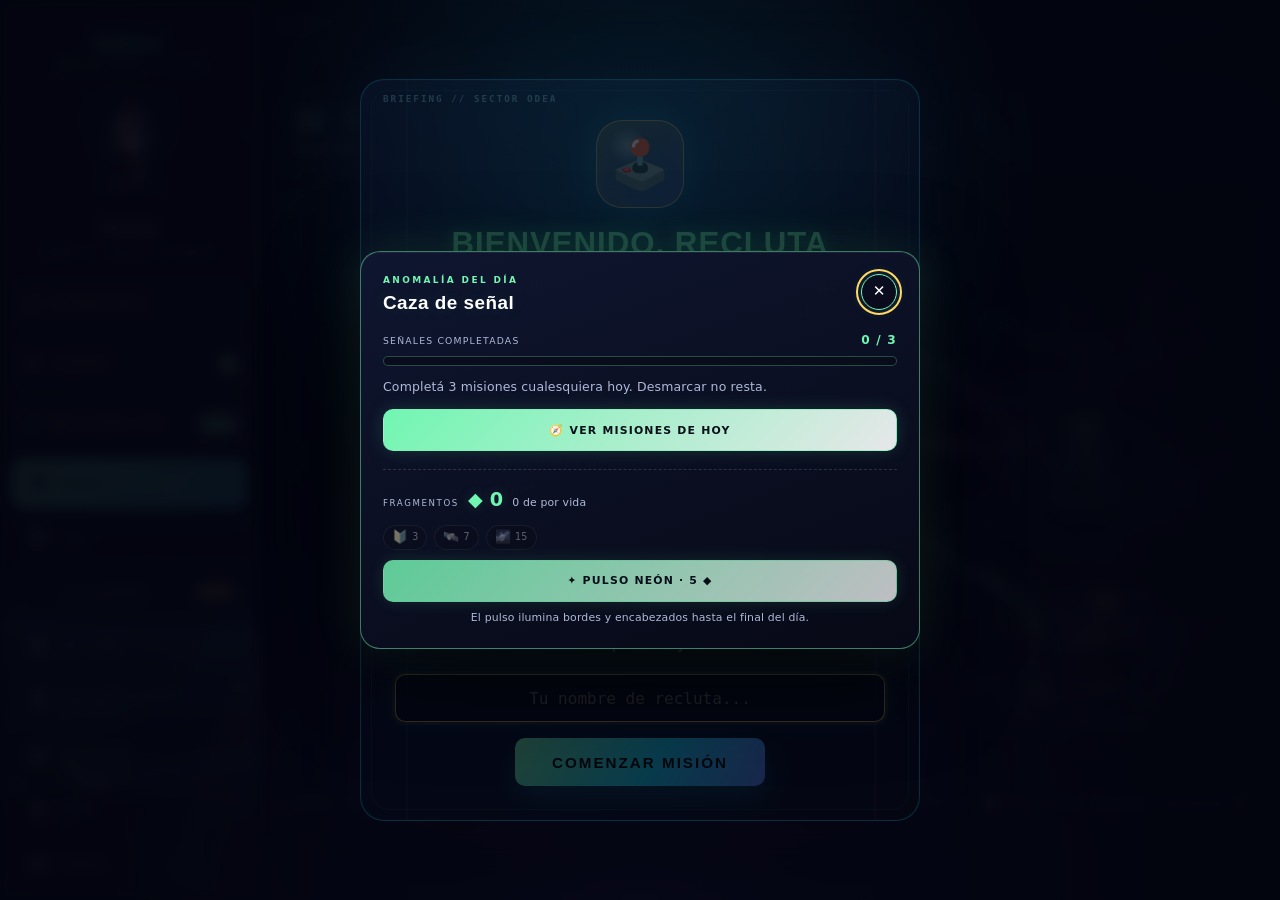
==== commit 5813d6a6: "v6.00 — EVENTO ESPECIAL «Decision Lab»: 14 misiones del proyecto estrella (1.020 XP · 510 monedas), " ====
--- a/odea.html
+++ b/odea.html
@@ -973,6 +973,25 @@
 .shop-sub{text-align:center;color:var(--tx2);font-size:.82rem;margin:6px 0 14px;line-height:1.5}
 .shop-sub b{color:#fff}
 .shop-stats{display:flex;gap:10px;justify-content:center;flex-wrap:wrap;margin-bottom:14px}
+.side-inv.dlab{border-color:rgba(0,229,255,.55);color:#aef4ff}
+#dl-layer{display:none;position:fixed;inset:0;z-index:1200;background:rgba(2,6,16,.82);align-items:flex-start;justify-content:center;overflow-y:auto;padding:18px 10px}
+#dl-layer.show{display:flex}
+.dl-bar-wrap{height:12px;border:1px solid rgba(0,229,255,.4);border-radius:7px;overflow:hidden;margin:10px 0 4px;background:rgba(0,0,0,.35)}
+.dl-bar{height:100%;width:0;background:linear-gradient(90deg,#00e5ff,#ffd700);transition:width .4s}
+.dl-list{display:flex;flex-direction:column;gap:8px;margin-top:10px;max-height:52vh;overflow-y:auto;padding-right:2px}
+.dl-phase{margin-top:12px;font-family:'Orbitron',sans-serif;font-size:.78rem;letter-spacing:.05em;color:#00e5ff}
+.dl-phase span{color:#ffd700}
+.dl-item{border:1px solid rgba(255,255,255,.16);border-radius:11px;padding:10px 12px;background:rgba(255,255,255,.03)}
+.dl-item.done{border-color:rgba(0,255,170,.55);background:rgba(0,255,170,.06)}
+.dl-top{display:flex;align-items:center;gap:8px}
+.dl-ico{font-size:1.25rem}
+.dl-name{flex:1;font-weight:700;font-size:.92rem}
+.dl-reward{font-size:.78rem;color:#ffd700;white-space:nowrap}
+.dl-desc{font-size:.8rem;opacity:.85;margin-top:3px}
+.dl-btn{margin-top:8px}
+.dl-done-tag{margin-top:8px;font-size:.8rem;color:#00ffaa;font-weight:700}
+.dl-badge-card{margin-top:10px;border:1px solid rgba(255,215,0,.5);border-radius:11px;padding:9px 12px;background:rgba(255,215,0,.07);font-size:.84rem}
+.dl-badge-card.pending{border-color:rgba(255,255,255,.18);background:rgba(255,255,255,.03);opacity:.85}
 .canje-head{margin-top:18px;border-top:1px solid rgba(255,215,0,.25);padding-top:12px}
 .canje-head h3{font-family:'Orbitron',sans-serif;color:var(--glow-green);font-size:.95rem;margin:0 0 4px}
 .shop-item.canje-item{position:relative}
@@ -2721,6 +2740,7 @@
   <div class="side-id"><b id="side-name">Recluta</b><span id="side-rank">NIVEL 1</span></div>
   <button class="side-inv" id="side-inv" type="button" aria-label="Abrir inventario">🎒 INVENTARIO<em class="inv-badge hidden">0</em></button>
   <button class="side-inv shop" id="side-shop" type="button" aria-label="Abrir tienda">🪙 TIENDA<em class="coin-badge" id="coin-badge">0</em></button>
+  <button class="side-inv dlab" id="side-dl" type="button" aria-label="Abrir evento Decision Lab">🧪 DECISION LAB<em class="coin-badge" id="dl-badge">0/14</em></button>
   <div class="side-nav">
     <button class="nav-item active" data-tab="map" aria-label="Mapa de mundos"><span class="ni-ico">🗺️</span> MAPA</button>
     <button class="nav-item" data-tab="daily" aria-label="Plan de hoy"><span class="ni-ico">🗓️</span> HOY</button>
@@ -3019,10 +3039,33 @@
       <input id="canje-price" type="number" min="1" max="9999" placeholder="🪙" aria-label="Precio en monedas">
       <button class="shop-btn" id="canje-add" type="button">＋ CREAR</button>
     </div>
+    <div class="canje-head">
+      <h3>🧪 TIENDA DEL EVENTO — DECISION LAB</h3>
+      <p class="shop-sub">Objetos exclusivos del evento «Decision Lab»: se compran con las monedas del juego y quedan tuyos para siempre. El 🏆 <b>Trofeo «Decision Maker»</b> solo se desbloquea al completar las <b>14 misiones</b> del evento.</p>
+    </div>
+    <div class="shop-grid" id="dlshop-grid"></div>
     <button class="btn-neon shop-back" id="shop-close2" aria-label="Volver">◀ VOLVER</button>
   </div>
 </div>
 
+
+<div id="dl-layer">
+  <div class="shop-modal" role="dialog" aria-modal="true" aria-labelledby="dl-title">
+    <div class="shop-head">
+      <h2 id="dl-title">🧪 EVENTO ESPECIAL: DECISION LAB</h2>
+      <button class="close-x" id="dl-close" aria-label="Cerrar evento">✕</button>
+    </div>
+    <p class="shop-sub">Tu proyecto estrella, paso a paso: el <b>SJO Decision Lab</b>, un sistema de decisiones para una rentadora (operación simulada 100% sintética, calibrada con datos públicos de turismo de Costa Rica). Nada de XP por nada: <b>cada misión se completa cuando el entregable real existe</b>. Sin fecha límite: el crédito queda para siempre. Al completar las 14 misiones ganás la insignia <b>🏅 Analista de Decisiones</b> y se desbloquea el trofeo exclusivo en la tienda.</p>
+    <div class="shop-stats">
+      <span class="bal-pill">🧪 Progreso: <b id="dl-count">0/14</b></span>
+      <span class="bal-pill">⭐ Evento: <b id="dl-xp">0</b> XP · 🪙 <b id="dl-coins">0</b></span>
+    </div>
+    <div class="dl-bar-wrap"><div class="dl-bar" id="dl-bar"></div></div>
+    <div id="dl-badge-zone"></div>
+    <div class="dl-list" id="dl-missions"></div>
+    <button class="btn-neon shop-back" id="dl-close2" aria-label="Volver">◀ VOLVER</button>
+  </div>
+</div>
 
 <div id="focus-layer">
   <div class="focus-modal" role="dialog" aria-modal="true" aria-labelledby="focus-title">
@@ -4075,7 +4118,7 @@
 const SAVE_KEY = "odea_save_v2";
 const OLD_KEY = "odea_save_v1";
 const SAVE_SCHEMA = 3; // v5.73: guardados versionados (H-01)
-const APP_VERSION = "5.99"; // 🏷️ fuente unica de version (sincronizada con sw.js)
+const APP_VERSION = "6.00"; // 🏷️ fuente unica de version (sincronizada con sw.js)
 
 /* ==========================================================
    🧠 FASE 1 — Bus de eventos (núcleo del ecosistema)
@@ -4195,7 +4238,8 @@
   freezers: 0,                     // 🧊 congeladores de racha (máx 2)
   applications: [],                // 📡 fuentes que sigo (Noticias)
   focus: { log: [], date: null },  // 🍅 sesiones de enfoque (pomodoro)
-  hunt: defaultHunt()              // 🎯 La Cacería: postulaciones, radar, forja, jefe
+  hunt: defaultHunt(),             // 🎯 La Cacería: postulaciones, radar, forja, jefe
+  eventDL: { log: [], badge: false, owned: [] } // 🧪 EVENTO Decision Lab (v6.00): pasos del proyecto estrella
 };
 let selectedDay = 1;       // misión diaria visible en el héroe
 
@@ -4371,6 +4415,27 @@
         return e && typeof e.id === "string" && typeof e.d === "string" && /^\d{4}-\d{2}-\d{2}$/.test(e.d);
       }).map(function (e) {
         return { id: e.id, n: (typeof e.n === "string" ? e.n : ""), ico: (typeof e.ico === "string" ? e.ico : "🎁"), price: Math.max(0, Number(e.price) || 0), d: e.d, done: !!e.done };
+      }) : []
+    };
+    /* 🧪 v6.00: eventDL (EVENTO Decision Lab) se restaura igual que eventRL:
+       log validado por forma (ids dl1..dl14, sin duplicados, topes por misión
+       según la tabla del evento: máx 100 XP y 50 🪙), insignia y objetos
+       exclusivos comprados en la Tienda del Evento. */
+    const dl9 = (data.eventDL && typeof data.eventDL === "object") ? data.eventDL : {};
+    const dlSeen = {};
+    gameState.eventDL = {
+      log: Array.isArray(dl9.log) ? dl9.log.filter(function (e) {
+        if (!e || typeof e.id !== "string" || !/^dl(1[0-4]|[1-9])$/.test(e.id)) return false;
+        if (typeof e.d !== "string" || !/^\d{4}-\d{2}-\d{2}$/.test(e.d)) return false;
+        if (dlSeen[e.id]) return false;
+        dlSeen[e.id] = true;
+        return true;
+      }).map(function (e) {
+        return { id: e.id, d: e.d, xp: Math.max(0, Math.min(100, Number(e.xp) || 0)), coins: Math.max(0, Math.min(50, Number(e.coins) || 0)) };
+      }) : [],
+      badge: !!dl9.badge,
+      owned: Array.isArray(dl9.owned) ? dl9.owned.filter(function (id) {
+        return typeof id === "string" && /^dl_(lentes|marco|skin|chaqueta|trofeo)$/.test(id);
       }) : []
     };
     return true;
@@ -5044,6 +5109,21 @@
   const log = (gameState.eventRL && Array.isArray(gameState.eventRL.log)) ? gameState.eventRL.log : [];
   return log.reduce(function (s, e) { return s + Math.max(0, Number(e.coins) || 0); }, 0);
 }
+/* --- 🧪 EVENTO Decision Lab (v6.00): XP y monedas desde su propio log --- */
+function dlState() {
+  if (!gameState.eventDL || typeof gameState.eventDL !== "object") gameState.eventDL = { log: [], badge: false, owned: [] };
+  if (!Array.isArray(gameState.eventDL.log)) gameState.eventDL.log = [];
+  if (!Array.isArray(gameState.eventDL.owned)) gameState.eventDL.owned = [];
+  return gameState.eventDL;
+}
+function dlXPGain() {
+  const log = (gameState.eventDL && Array.isArray(gameState.eventDL.log)) ? gameState.eventDL.log : [];
+  return log.reduce(function (s, e) { return s + Math.max(0, Number(e.xp) || 0); }, 0);
+}
+function dlCoinsEarned() {
+  const log = (gameState.eventDL && Array.isArray(gameState.eventDL.log)) ? gameState.eventDL.log : [];
+  return log.reduce(function (s, e) { return s + Math.max(0, Number(e.coins) || 0); }, 0);
+}
 /* --- 🍅 Enfoque (pomodoro) --- */
 function focusXPGain(id) {
   const f = gameState.focus || {};
@@ -5161,8 +5241,9 @@
   const hunt = huntXPGain();
   const evento = eventXPGain();
   const farm = farmXPGain();
-  gameState.xpBreakdown = { career, ach, vida, capital, focus, diary, bosses, hunt, evento, farm };
-  gameState.totalXP = career + ach + vida + capital + focus + diary + bosses + hunt + evento + farm;
+  const decision = dlXPGain();
+  gameState.xpBreakdown = { career, ach, vida, capital, focus, diary, bosses, hunt, evento, farm, decision };
+  gameState.totalXP = career + ach + vida + capital + focus + diary + bosses + hunt + evento + farm + decision;
   /* Nivel del plan: 1 día completo = 1 día desbloqueado (NO es el nivel global). */
   gameState.campaignLevel = campaignLevel();
   gameState.level = gameState.campaignLevel; // compatibilidad con guardados y lógica existente
@@ -10408,7 +10489,8 @@
     ["🎯 La Cacería", b.hunt || 0, "#ff4f9a"],
     ["🍅 Enfoque", b.focus || 0, "#00ccff"],
     ["📓 Diario", b.diary || 0, "#ff00aa"],
-    ["🧠 Quiz Farmeo", b.farm || 0, "#37e0a0"]
+    ["🧠 Quiz Farmeo", b.farm || 0, "#37e0a0"],
+    ["🧪 Decision Lab", b.decision || 0, "#00e5ff"]
   ];
   const bMax = Math.max(1, bRows.reduce(function (s, r) { return Math.max(s, r[1]); }, 0));
 
@@ -12169,6 +12251,7 @@
     huntCoinsEarned() +
     eventCoinsEarned() +
     farmCoinsEarned() +
+    dlCoinsEarned() +
     (Object.keys(st.gods || {}).length * 50));
 }
 function coinsBalance() { return Math.max(0, coinsEarned() - (shopState().spent || 0)); }
@@ -12253,6 +12336,7 @@
 function shopOpen() {
   shopRender();
   canjeRender();
+  dlShopRender();
   document.getElementById("shop-layer").classList.add("show");
   playSfx("click");
 }
@@ -12366,6 +12450,157 @@
 function farmCounted() { const m = farmByDay(); let c = 0; Object.keys(m).forEach(function (d) { c += Math.min(m[d], FARM_DAY_CAP); }); return c; }
 function farmXPGain() { return farmCounted() * FARM_XP_PER; }
 function farmCoinsEarned() { const m = farmByDay(); let n = 0; Object.keys(m).forEach(function (d) { n += Math.floor(Math.min(m[d], FARM_DAY_CAP) / FARM_PER_COIN); }); return n; }
+/* --- 🧪 v6.00 EVENTO ESPECIAL «DECISION LAB» (proyecto estrella) ---
+   Las 14 misiones son los pasos REALES del proyecto «SJO Decision Lab»:
+   se completan cuando el entregable existe (sin XP por nada). Sin fecha
+   límite: el evento no caduca y el crédito queda para siempre (lección
+   del cleanup v5.99). Recompensas derivadas de gameState.eventDL.log
+   (dlXPGain/dlCoinsEarned, patrón eventRL). La insignia «Analista de
+   Decisiones» y los objetos exclusivos viven en el mismo campo aditivo. */
+const DL_PHASES = [
+  { n: 1, t: "La operación y los datos" },
+  { n: 2, t: "El pipeline" },
+  { n: 3, t: "Los motores de decisión" },
+  { n: 4, t: "Decisiones y plata" },
+  { n: 5, t: "Publicación e impacto" }
+];
+const DL_MISSIONS = [
+  { id: "dl1", ph: 1, ico: "🏢", t: "Diseñar la operación", d: "Documento de diseño: sucursales, categorías de auto, canales de reserva.", xp: 40, coins: 20 },
+  { id: "dl2", ph: 1, ico: "🎲", t: "Generador de reservas", d: "Script que genera el dataset sintético realista (temporadas, canales, anticipación).", xp: 80, coins: 40 },
+  { id: "dl3", ph: 1, ico: "🌐", t: "Datos públicos reales", d: "Fuentes abiertas registradas (turismo ICT, feriados, tipo de cambio) para calibrar la simulación.", xp: 50, coins: 25 },
+  { id: "dl4", ph: 2, ico: "⭐", t: "Esquema estrella en SQL", d: "Modelo dimensional: hechos de reservas, dimensiones de fecha, auto y canal.", xp: 70, coins: 35 },
+  { id: "dl5", ph: 2, ico: "🧹", t: "Pipeline de limpieza", d: "ETL en Python con reglas documentadas: duplicados, dobles conteos, nulos.", xp: 80, coins: 40 },
+  { id: "dl6", ph: 2, ico: "✅", t: "Controles de calidad", d: "Chequeos automáticos + bitácora de corridas: el pipeline se audita solo.", xp: 70, coins: 35 },
+  { id: "dl7", ph: 3, ico: "📈", t: "Pronóstico de demanda", d: "Modelo por semana y categoría, con backtest honesto (walk-forward).", xp: 100, coins: 50 },
+  { id: "dl8", ph: 3, ico: "📡", t: "Radar de no-show", d: "Score de riesgo por reserva, evaluado con honestidad (matriz de confusión, calibración).", xp: 100, coins: 50 },
+  { id: "dl9", ph: 3, ico: "⚖️", t: "Regla de sobreventa", d: "Política que combina pronóstico + riesgo: cuánto sobrevender sin pasarse.", xp: 90, coins: 45 },
+  { id: "dl10", ph: 4, ico: "📊", t: "Tablero comercial", d: "Dashboard: utilización, ingreso por auto, tarifa vs. ocupación.", xp: 80, coins: 40 },
+  { id: "dl11", ph: 4, ico: "📝", t: "Memo de decisiones", d: "El documento estrella: 3 decisiones concretas y su impacto en $ al mes.", xp: 90, coins: 45 },
+  { id: "dl12", ph: 5, ico: "📦", t: "Repo público profesional", d: "README de analista senior: problema, método, decisiones, límites.", xp: 60, coins: 30 },
+  { id: "dl13", ph: 5, ico: "🚀", t: "Estreno público", d: "Página en vivo + post de LinkedIn del proyecto.", xp: 60, coins: 30 },
+  { id: "dl14", ph: 5, ico: "✉️", t: "Frase para las cartas", d: "La prueba del proyecto integrada a la plantilla de cover letters.", xp: 50, coins: 25 }
+];
+const DL_SHOP_ITEMS = [
+  { id: "dl_lentes", ico: "🕶️", n: "Lentes «Visión de Datos»", price: 120 },
+  { id: "dl_marco", ico: "📊", n: "Marco «Tablero Ejecutivo»", price: 150 },
+  { id: "dl_skin", ico: "🚗", n: "Skin «Flota Optimizada»", price: 200 },
+  { id: "dl_chaqueta", ico: "🧥", n: "Chaqueta «Modo Decisión»", price: 250 },
+  { id: "dl_trofeo", ico: "🏆", n: "Trofeo «Decision Maker»", price: 400, trophy: true }
+];
+function dlMission(id) { return DL_MISSIONS.find(function (m) { return m.id === id; }); }
+function dlDone(id) { return (dlState().log || []).some(function (e) { return e.id === id; }); }
+function dlDoneCount() { return DL_MISSIONS.filter(function (m) { return dlDone(m.id); }).length; }
+function dlAllDone() { return dlDoneCount() >= DL_MISSIONS.length; }
+function dlRender() {
+  const st = dlState();
+  const done = dlDoneCount();
+  const badge = document.getElementById("dl-badge");
+  if (badge) badge.textContent = st.badge ? "🏅" : (done + "/" + DL_MISSIONS.length);
+  const list = document.getElementById("dl-missions");
+  if (!list) return;
+  const cnt = document.getElementById("dl-count");
+  if (cnt) cnt.textContent = done + "/" + DL_MISSIONS.length;
+  const xpEl = document.getElementById("dl-xp");
+  if (xpEl) xpEl.textContent = dlXPGain().toLocaleString("es-CR");
+  const coinEl = document.getElementById("dl-coins");
+  if (coinEl) coinEl.textContent = dlCoinsEarned().toLocaleString("es-CR");
+  const bar = document.getElementById("dl-bar");
+  if (bar) bar.style.width = Math.round(done * 100 / DL_MISSIONS.length) + "%";
+  const zone = document.getElementById("dl-badge-zone");
+  if (zone) zone.innerHTML = st.badge
+    ? '<div class="dl-badge-card">🏅 <b>INSIGNIA: ANALISTA DE DECISIONES</b> — completaste las 14 misiones del Decision Lab. El 🏆 Trofeo «Decision Maker» ya está desbloqueado en la Tienda del Evento.</div>'
+    : (done > 0 ? '<div class="dl-badge-card pending">🏅 Insignia «Analista de Decisiones»: ' + done + '/' + DL_MISSIONS.length + ' misiones. Se gana al completar las 14.</div>' : "");
+  let out = "";
+  DL_PHASES.forEach(function (ph) {
+    const ms = DL_MISSIONS.filter(function (m) { return m.ph === ph.n; });
+    const phDone = ms.filter(function (m) { return dlDone(m.id); }).length;
+    out += '<div class="dl-phase">FASE ' + ph.n + ' · ' + ph.t.toUpperCase() + ' <span>' + phDone + '/' + ms.length + '</span></div>';
+    out += ms.map(function (m) {
+      const isDone = dlDone(m.id);
+      const btn = isDone
+        ? '<div class="dl-done-tag">✅ COMPLETADA</div>'
+        : '<button class="shop-btn dl-btn" data-dl-do="' + m.id + '">COMPLETAR · ⭐ ' + m.xp + ' XP · 🪙 ' + m.coins + '</button>';
+      return '<div class="dl-item' + (isDone ? " done" : "") + '">' +
+        '<div class="dl-top"><span class="dl-ico">' + m.ico + '</span><span class="dl-name">' + canjeEsc(m.t) + '</span>' +
+        '<span class="dl-reward">⭐ ' + m.xp + ' · 🪙 ' + m.coins + '</span></div>' +
+        '<div class="dl-desc">' + canjeEsc(m.d) + '</div>' + btn + '</div>';
+    }).join("");
+  });
+  list.innerHTML = out;
+  list.querySelectorAll("[data-dl-do]").forEach(function (el) { el.addEventListener("click", function () { dlComplete(el.dataset.dlDo); }); });
+}
+function dlComplete(id) {
+  const m = dlMission(id);
+  if (!m) return;
+  if (dlDone(id)) { toast("✅", "Ya estaba", "Esta misión ya la completaste."); return; }
+  dlState().log.push({ id: id, d: todayStr(), xp: m.xp, coins: m.coins });
+  ODEA.bus.emit("mission.completed", { id: id, source: "decisionlab", xp: m.xp });
+  const finished = dlAllDone() && !dlState().badge;
+  if (finished) dlState().badge = true;
+  playSfx(finished ? "win" : "coin");
+  if (finished) confetti(360, 320, 120);
+  toast(m.ico, finished ? "🏅 ¡INSIGNIA GANADA!" : "¡Misión del Decision Lab completada!",
+    finished ? "«Analista de Decisiones»: las 14 misiones están completas. El 🏆 Trofeo «Decision Maker» te espera en la Tienda del Evento." : (m.t + " · ⭐ +" + m.xp + " XP · 🪙 +" + m.coins));
+  saveGame();
+  recomputeState();
+  dlRender();
+  shopCoinSync();
+  const badge = document.getElementById("coin-badge");
+  if (badge) badge.textContent = coinsBalance().toLocaleString("es-CR");
+}
+function dlShopItem(id) { return DL_SHOP_ITEMS.find(function (x) { return x.id === id; }); }
+function dlShopRender() {
+  const grid = document.getElementById("dlshop-grid");
+  if (!grid) return;
+  const bal = coinsBalance();
+  const owned = dlState().owned || [];
+  const all = dlAllDone();
+  grid.innerHTML = DL_SHOP_ITEMS.map(function (it) {
+    const isOwned = owned.indexOf(it.id) >= 0;
+    const locked = !!it.trophy && !all;
+    let btn;
+    if (isOwned) btn = '<div class="dl-done-tag">✓ TUYO</div>';
+    else if (locked) btn = '<button class="shop-btn no" data-dl-buy="' + it.id + '" aria-label="Trofeo bloqueado">🔒 COMPLETÁ LAS 14 MISIONES</button>';
+    else btn = '<button class="shop-btn' + (bal >= it.price ? "" : " no") + '" data-dl-buy="' + it.id + '" aria-label="Comprar ' + it.n + '">🪙 ' + it.price.toLocaleString("es-CR") + '</button>';
+    return '<div class="shop-item' + (isOwned ? " eq" : "") + '">' +
+      '<span class="si-ico">' + it.ico + '</span>' +
+      '<span class="si-name">' + it.n + '</span>' +
+      '<span class="si-tier">EXCLUSIVO DECISION LAB</span>' + btn + '</div>';
+  }).join("");
+  grid.querySelectorAll("[data-dl-buy]").forEach(function (el) { el.addEventListener("click", function () { dlShopBuy(el.dataset.dlBuy); }); });
+}
+function dlShopBuy(id) {
+  const it = dlShopItem(id);
+  if (!it) return;
+  const st = dlState();
+  if ((st.owned || []).indexOf(id) >= 0) return;
+  if (it.trophy && !dlAllDone()) { playSfx("error"); toast("🔒", "Trofeo bloqueado", "El 🏆 Trofeo «Decision Maker» se desbloquea al completar las 14 misiones del evento (" + dlDoneCount() + "/14)."); return; }
+  const bal = coinsBalance();
+  if (bal < it.price) { playSfx("error"); toast("🪙", "No te alcanza", "Te faltan " + (it.price - bal).toLocaleString("es-CR") + " monedas para «" + it.n + "». ¡Completá misiones!"); return; }
+  shopState().spent = (shopState().spent || 0) + it.price;
+  st.owned.push(id);
+  ODEA.bus.emit("coins.spent", { id: id, price: it.price });
+  playSfx("coin");
+  confetti(360, 320, 70);
+  toast("🧪", "¡Objeto del Decision Lab!", "«" + it.n + "» es tuyo para siempre.");
+  saveGame();
+  dlShopRender();
+  shopRender();
+  shopCoinSync();
+}
+function dlOpen() { dlRender(); document.getElementById("dl-layer").classList.add("show"); playSfx("click"); }
+function dlClose() { document.getElementById("dl-layer").classList.remove("show"); }
+(function () {
+  const btn = document.getElementById("side-dl");
+  if (btn) btn.addEventListener("click", dlOpen);
+  const c1 = document.getElementById("dl-close");
+  if (c1) c1.addEventListener("click", dlClose);
+  const c2 = document.getElementById("dl-close2");
+  if (c2) c2.addEventListener("click", dlClose);
+  const layer = document.getElementById("dl-layer");
+  if (layer) layer.addEventListener("click", function (e) { if (e.target === layer) dlClose(); });
+  dlRender();
+})();
 function shopCoinSync() {
   const bal = coinsBalance();
   document.querySelectorAll(".coin-num").forEach(function (el) { el.textContent = bal.toLocaleString("es-CR"); });
